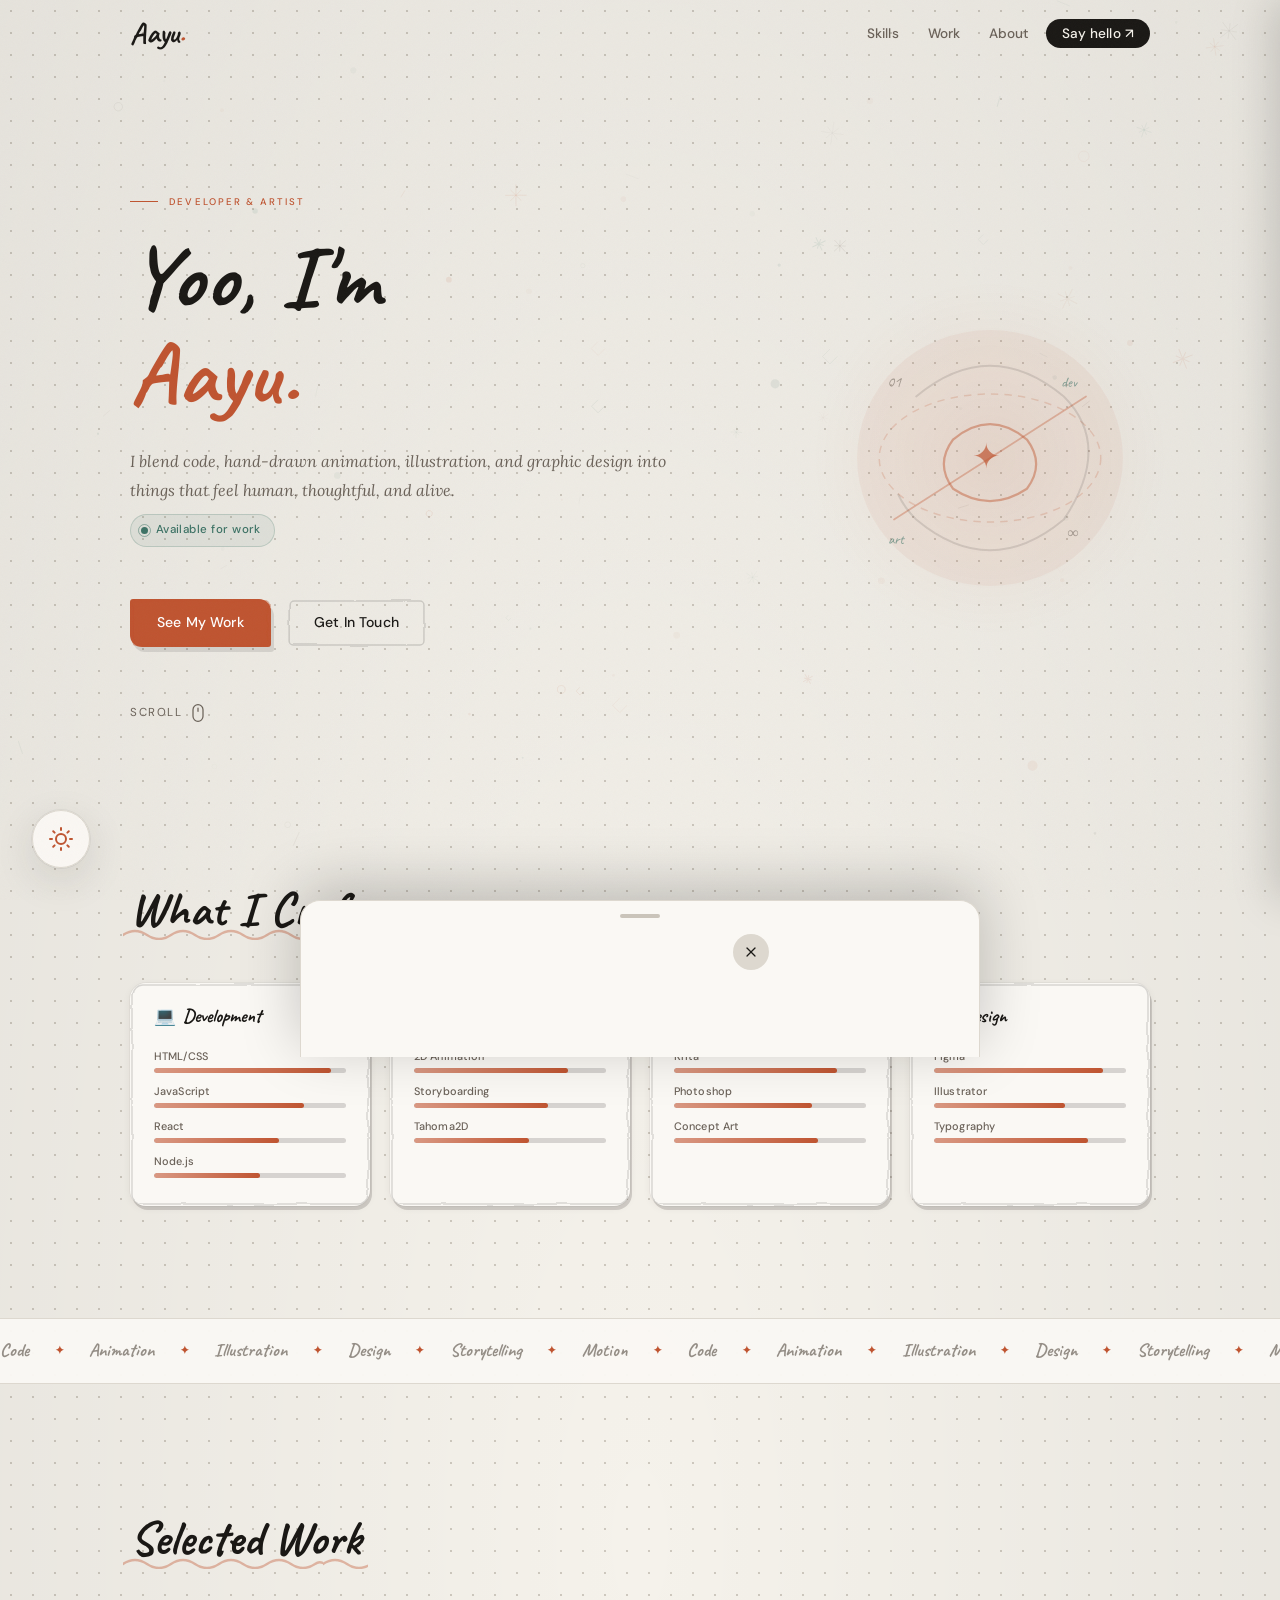
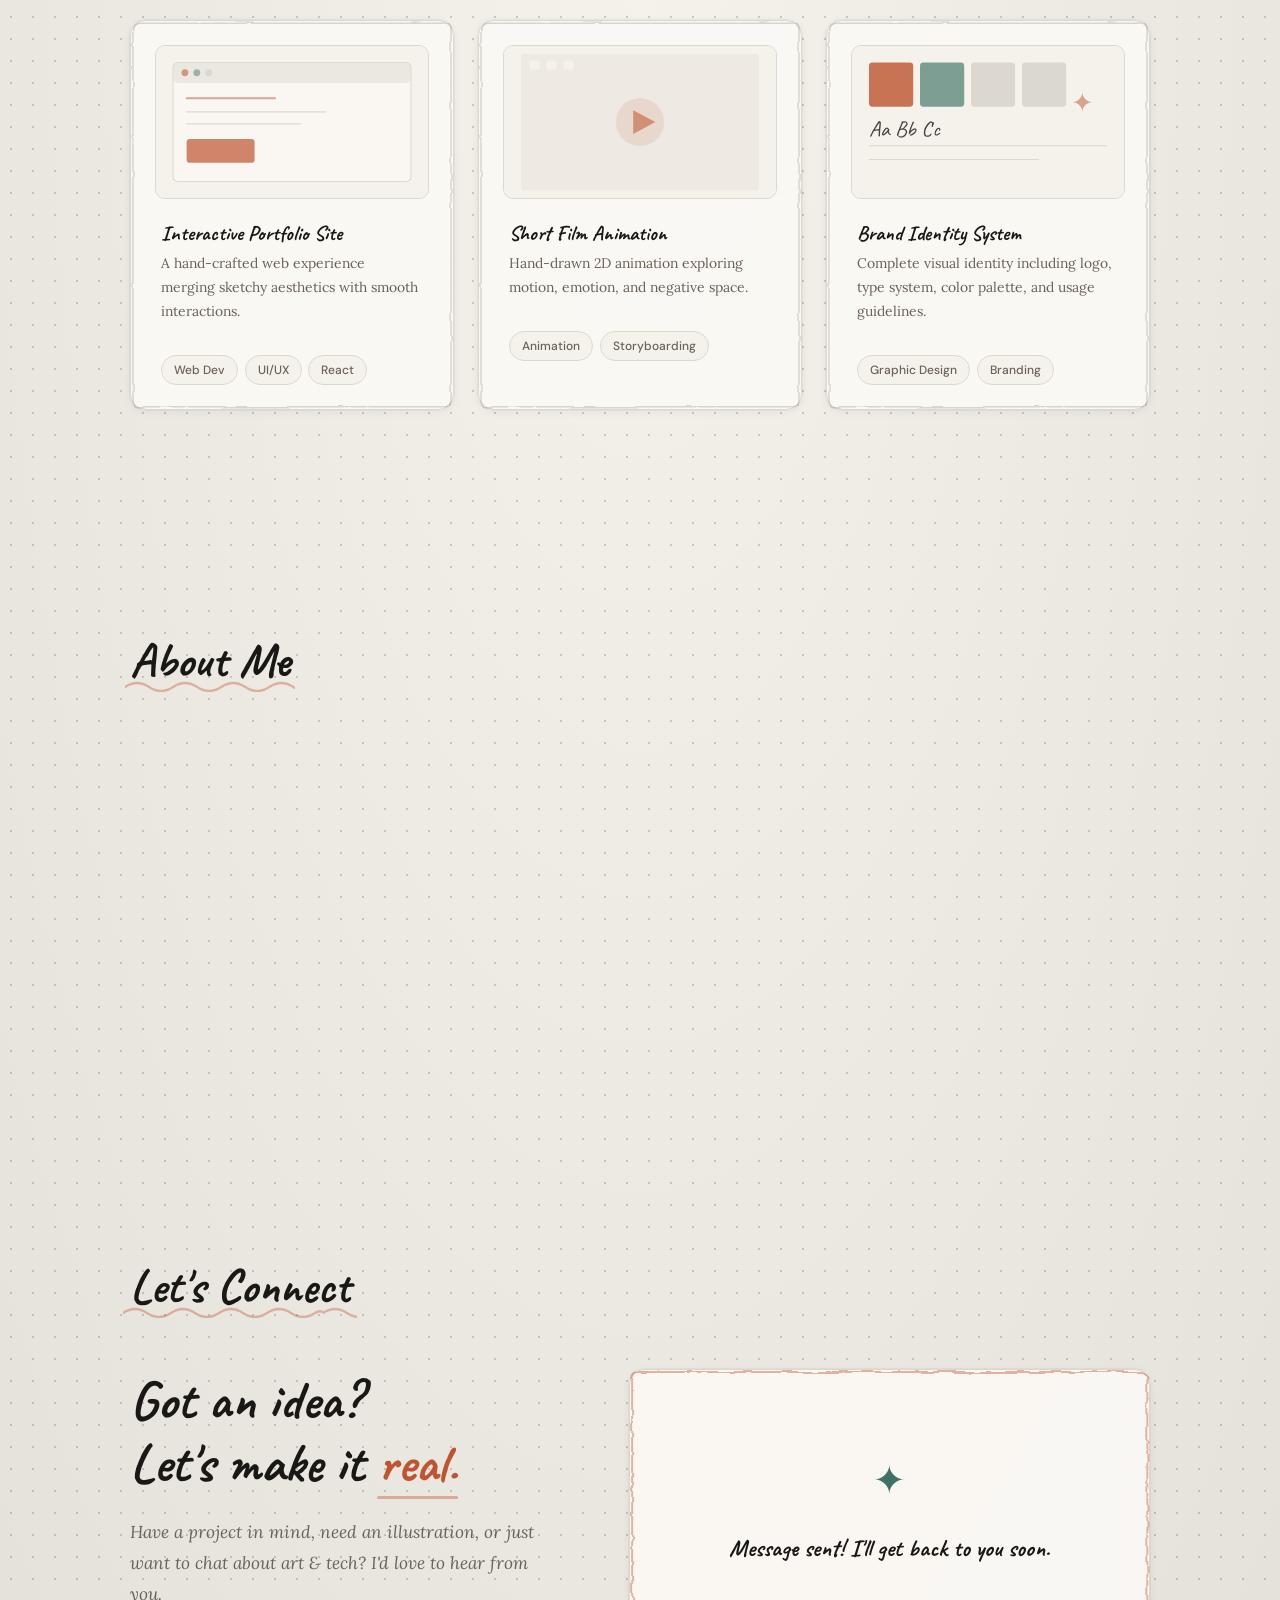
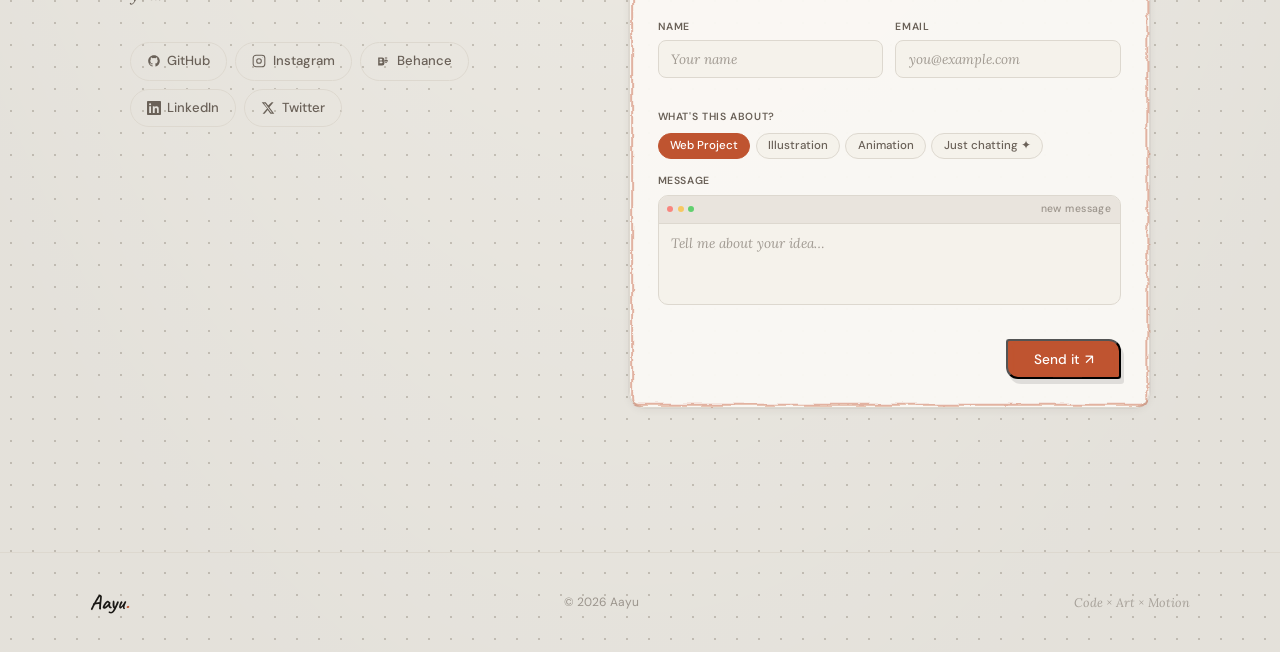
==== index.html @ 0b50fd34 "added" ====
<!doctype html>
<html lang="en" data-theme="light">
    <head>
        <meta charset="UTF-8" />
        <meta name="viewport" content="width=device-width,initial-scale=1.0" />
        <meta name="description" content="Aayu — Developer &amp; Artist blending code, animation, illustration, and design." />
        <meta name="theme-color" content="#bf5430" />
        <meta property="og:title" content="Aayu — Developer &amp; Artist" />
        <meta property="og:description" content="I blend code, hand-drawn animation, illustration, and graphic design into things that feel human, thoughtful, and alive." />
        <meta property="og:type" content="website" />
        <title>Aayu — Developer & Artist</title>
        <link rel="preconnect" href="https://fonts.googleapis.com" />
        <link rel="dns-prefetch" href="https://fonts.googleapis.com" />
        <link rel="preconnect" href="https://fonts.gstatic.com" crossorigin />
        <link
            href="https://fonts.googleapis.com/css2?family=Caveat:wght@500;700&family=DM+Sans:ital,opsz,wght@0,9..40,300;0,9..40,400;0,9..40,500;1,9..40,300&family=Lora:ital,wght@0,400;0,500;1,400;1,500&display=swap"
            rel="stylesheet"
        />
        <link rel="stylesheet" href="style.css" />
    </head>
    <body>
        <div id="progress-bar" aria-hidden="true"></div>
        <div class="sr-only" aria-live="polite" id="announcement" aria-atomic="true"></div>
        <div id="cursor-dot" aria-hidden="true"></div>
        <div id="cursor-ring" aria-hidden="true"></div>
        <div id="cursor-glow" aria-hidden="true"></div>
        <canvas id="bgParticles" aria-hidden="true"></canvas>

        <!-- SVG filters -->
        <svg
            width="0"
            height="0"
            style="position: absolute; overflow: hidden"
            aria-hidden="true"
        >
            <defs>
                <filter id="sk" x="-6%" y="-6%" width="112%" height="112%">
                    <feTurbulence
                        type="fractalNoise"
                        baseFrequency="0.022 0.055"
                        numOctaves="3"
                        seed="9"
                        result="n"
                    />
                    <feDisplacementMap
                        in="SourceGraphic"
                        in2="n"
                        scale="3.5"
                        xChannelSelector="R"
                        yChannelSelector="G"
                    />
                </filter>
                <filter id="sk2" x="-7%" y="-7%" width="114%" height="114%">
                    <feTurbulence
                        type="fractalNoise"
                        baseFrequency="0.03 0.08"
                        numOctaves="4"
                        seed="21"
                        result="n"
                    />
                    <feDisplacementMap
                        in="SourceGraphic"
                        in2="n"
                        scale="5.5"
                        xChannelSelector="R"
                        yChannelSelector="G"
                    />
                </filter>
            </defs>
        </svg>

        <!-- Theme toggle -->
        <button
            class="theme-toggle"
            id="themeToggle"
            aria-label="Toggle dark/light mode"
            title="Toggle theme"
        >
            <svg
                class="icon-sun"
                viewBox="0 0 24 24"
                fill="none"
                stroke="var(--accent)"
                stroke-width="2"
                stroke-linecap="round"
                stroke-linejoin="round"
                aria-hidden="true"
            >
                <circle cx="12" cy="12" r="5" />
                <line x1="12" y1="1" x2="12" y2="3" />
                <line x1="12" y1="21" x2="12" y2="23" />
                <line x1="4.22" y1="4.22" x2="5.64" y2="5.64" />
                <line x1="18.36" y1="18.36" x2="19.78" y2="19.78" />
                <line x1="1" y1="12" x2="3" y2="12" />
                <line x1="21" y1="12" x2="23" y2="12" />
                <line x1="4.22" y1="19.78" x2="5.64" y2="18.36" />
                <line x1="18.36" y1="5.64" x2="19.78" y2="4.22" />
            </svg>
            <svg
                class="icon-moon"
                viewBox="0 0 24 24"
                fill="none"
                stroke="var(--accent)"
                stroke-width="2"
                stroke-linecap="round"
                stroke-linejoin="round"
                aria-hidden="true"
            >
                <path d="M21 12.79A9 9 0 1 1 11.21 3 7 7 0 0 0 21 12.79z" />
            </svg>
        </button>

        <!-- NAV -->
        <nav id="mainNav">
            <div class="nav-inner">
                <a href="#" class="logo">Aayu<span class="logo-dot">.</span></a>
                <ul class="nav-links" role="list">
                    <li><a href="#skills">Skills</a></li>
                    <li><a href="#work">Work</a></li>
                    <li><a href="#about">About</a></li>
                    <li><a href="#contact" class="nav-cta">Say hello ↗</a></li>
                </ul>
                <button
                    class="menu-toggle"
                    id="menuToggle"
                    aria-label="Toggle menu"
                    aria-expanded="false"
                    aria-controls="mobileNav"
                >
                    <span></span><span></span><span></span>
                </button>
            </div>
        </nav>

        <!-- MOBILE NAV — slide-in panel -->
        <div
            class="mobile-nav"
            id="mobileNav"
            role="dialog"
            aria-label="Navigation"
            aria-modal="true"
        >
            <div class="mobile-nav-inner">
                <div class="mobile-nav-header">
                    <span class="mobile-nav-logo">Aayu<span>.</span></span>
                    <button
                        class="mobile-nav-close"
                        id="mobileNavClose"
                        aria-label="Close menu"
                    >
                        <svg
                            viewBox="0 0 24 24"
                            fill="none"
                            stroke="currentColor"
                            stroke-width="1.8"
                            stroke-linecap="round"
                        >
                            <line x1="18" y1="6" x2="6" y2="18" />
                            <line x1="6" y1="6" x2="18" y2="18" />
                        </svg>
                    </button>
                </div>
                <nav class="mobile-nav-links">
                    <a href="#skills" class="mobile-link">
                        <span class="mobile-link-num">01</span>
                        <span class="mobile-link-text">Skills</span>
                        <span class="mobile-link-arrow">→</span>
                    </a>
                    <a href="#work" class="mobile-link">
                        <span class="mobile-link-num">02</span>
                        <span class="mobile-link-text">Work</span>
                        <span class="mobile-link-arrow">→</span>
                    </a>
                    <a href="#about" class="mobile-link">
                        <span class="mobile-link-num">03</span>
                        <span class="mobile-link-text">About</span>
                        <span class="mobile-link-arrow">→</span>
                    </a>
                    <a href="#contact" class="mobile-link">
                        <span class="mobile-link-num">04</span>
                        <span class="mobile-link-text">Contact</span>
                        <span class="mobile-link-arrow">→</span>
                    </a>
                </nav>
                <div class="mobile-nav-footer">
                    <p class="mobile-nav-tagline">Code × Art × Motion</p>
                </div>
            </div>
        </div>
        <div
            class="mobile-nav-overlay"
            id="mobileNavOverlay"
            aria-hidden="true"
        ></div>

        <main>
            <!-- HERO -->
            <header class="hero" id="hero">
                <canvas class="hero-particles" id="heroParticles" aria-hidden="true"></canvas>
                <div class="hero-content">
                    <span class="hero-eyebrow">Developer &amp; Artist</span>
                    <h1>
                        Yoo, I'm <br />
                        <em>Aayu.</em>
                    </h1>
                    <p>
                        I blend code, hand-drawn animation, illustration, and
                        graphic design into things that feel human, thoughtful,
                        and alive.
                    </p>
                    <div class="avail-badge" aria-label="Available for work">
                        <span class="avail-dot"></span>
                        Available for work
                    </div>
                    <div class="hero-actions">
                        <a href="#work" class="btn sk-wrap">
                            See My Work
                            <svg class="sk-svg" aria-hidden="true">
                                <rect class="acc" rx="4" />
                            </svg>
                        </a>
                        <a href="#contact" class="btn btn-ghost sk-wrap">
                            Get In Touch
                            <svg class="sk-svg" aria-hidden="true">
                                <rect rx="4" />
                            </svg>
                        </a>

                    </div>
                    <div class="hero-scroll-hint" aria-hidden="true">
                        <span>scroll</span>
                        <svg
                            viewBox="0 0 16 24"
                            fill="none"
                            stroke="currentColor"
                            stroke-width="1.5"
                            stroke-linecap="round"
                        >
                            <rect x="2" y="2" width="12" height="20" rx="6" />
                            <line
                                x1="8"
                                y1="6"
                                x2="8"
                                y2="10"
                                class="scroll-dot"
                            />
                        </svg>
                    </div>
                </div>
                <div class="hero-art" aria-hidden="true">
                    <svg
                        viewBox="0 0 260 260"
                        xmlns="http://www.w3.org/2000/svg"
                    >
                        <g class="blob-outer">
                            <ellipse
                                cx="130"
                                cy="130"
                                rx="108"
                                ry="104"
                                fill="var(--accent)"
                                opacity="0.06"
                            />
                        </g>
                        <g class="blob-inner">
                            <ellipse
                                cx="130"
                                cy="130"
                                rx="90"
                                ry="52"
                                fill="none"
                                stroke="var(--accent)"
                                stroke-width="1.2"
                                stroke-opacity="0.2"
                                stroke-dasharray="6 5"
                            />
                        </g>
                        <line
                            class="hero-line"
                            x1="52"
                            y1="180"
                            x2="208"
                            y2="80"
                            stroke="var(--accent)"
                            stroke-width="1.4"
                            stroke-linecap="round"
                            stroke-opacity="0.35"
                        />
                        <path
                            class="hero-line2"
                            d="M70 80 Q130 30 190 80 Q230 120 190 180 Q130 230 70 180 Q30 140 70 80Z"
                            fill="none"
                            stroke="var(--text)"
                            stroke-width="1.6"
                            stroke-linecap="round"
                            stroke-opacity="0.12"
                        />
                        <path
                            class="hero-line3"
                            d="M100 115 Q130 90 160 115 Q175 135 160 155 Q130 175 100 155 Q85 135 100 115Z"
                            fill="none"
                            stroke="var(--accent)"
                            stroke-width="1.8"
                            stroke-linecap="round"
                            stroke-opacity="0.45"
                        />
                        <text
                            x="115"
                            y="138"
                            font-family="Caveat,cursive"
                            font-size="28"
                            fill="var(--accent)"
                            opacity="0.7"
                        >
                            ✦
                        </text>
                        <text
                            x="46"
                            y="72"
                            font-family="Caveat,cursive"
                            font-size="13"
                            fill="var(--muted)"
                            opacity="0.55"
                        >
                            01
                        </text>
                        <text
                            x="193"
                            y="195"
                            font-family="Caveat,cursive"
                            font-size="13"
                            fill="var(--muted)"
                            opacity="0.55"
                        >
                            ∞
                        </text>
                        <text
                            x="47"
                            y="200"
                            font-family="Caveat,cursive"
                            font-size="12"
                            fill="var(--accent2)"
                            opacity="0.6"
                        >
                            art
                        </text>
                        <text
                            x="188"
                            y="72"
                            font-family="Caveat,cursive"
                            font-size="12"
                            fill="var(--accent2)"
                            opacity="0.6"
                        >
                            dev
                        </text>
                    </svg>
                </div>
            </header>

            <!-- SKILLS -->
            <section id="skills">
                <div class="skills-heading"><h2>What I Craft</h2></div>
                <div class="skills-grid">
                    <div class="skill-card sk-wrap reveal reveal-d1">
                        <svg class="sk-svg" aria-hidden="true"><rect rx="10" /></svg>
                        <div class="skill-cluster-header">
                            <span class="skill-icon">💻</span>
                            <span class="skill-cluster-name">Development</span>
                        </div>
                        <div class="skill-bars">
                            <div class="skill-bar-row"><span class="skill-bar-name">HTML/CSS</span><div class="skill-bar-track"><div class="skill-bar-fill" data-w="92"></div></div></div>
                            <div class="skill-bar-row"><span class="skill-bar-name">JavaScript</span><div class="skill-bar-track"><div class="skill-bar-fill" data-w="78"></div></div></div>
                            <div class="skill-bar-row"><span class="skill-bar-name">React</span><div class="skill-bar-track"><div class="skill-bar-fill" data-w="65"></div></div></div>
                            <div class="skill-bar-row"><span class="skill-bar-name">Node.js</span><div class="skill-bar-track"><div class="skill-bar-fill" data-w="55"></div></div></div>
                        </div>
                    </div>
                    <div class="skill-card sk-wrap reveal reveal-d2">
                        <svg class="sk-svg" aria-hidden="true"><rect rx="10" /></svg>
                        <div class="skill-cluster-header">
                            <span class="skill-icon">🎬</span>
                            <span class="skill-cluster-name">Animation</span>
                        </div>
                        <div class="skill-bars">
                            <div class="skill-bar-row"><span class="skill-bar-name">2D Animation</span><div class="skill-bar-track"><div class="skill-bar-fill" data-w="80"></div></div></div>
                            <div class="skill-bar-row"><span class="skill-bar-name">Storyboarding</span><div class="skill-bar-track"><div class="skill-bar-fill" data-w="70"></div></div></div>
                            <div class="skill-bar-row"><span class="skill-bar-name">Tahoma2D</span><div class="skill-bar-track"><div class="skill-bar-fill" data-w="60"></div></div></div>
                        </div>
                    </div>
                    <div class="skill-card sk-wrap reveal reveal-d3">
                        <svg class="sk-svg" aria-hidden="true"><rect rx="10" /></svg>
                        <div class="skill-cluster-header">
                            <span class="skill-icon">🎨</span>
                            <span class="skill-cluster-name">Illustration</span>
                        </div>
                        <div class="skill-bars">
                            <div class="skill-bar-row"><span class="skill-bar-name">Krita</span><div class="skill-bar-track"><div class="skill-bar-fill" data-w="85"></div></div></div>
                            <div class="skill-bar-row"><span class="skill-bar-name">Photoshop</span><div class="skill-bar-track"><div class="skill-bar-fill" data-w="72"></div></div></div>
                            <div class="skill-bar-row"><span class="skill-bar-name">Concept Art</span><div class="skill-bar-track"><div class="skill-bar-fill" data-w="75"></div></div></div>
                        </div>
                    </div>
                    <div class="skill-card sk-wrap reveal reveal-d4">
                        <svg class="sk-svg" aria-hidden="true"><rect rx="10" /></svg>
                        <div class="skill-cluster-header">
                            <span class="skill-icon">🖌️</span>
                            <span class="skill-cluster-name">Design</span>
                        </div>
                        <div class="skill-bars">
                            <div class="skill-bar-row"><span class="skill-bar-name">Figma</span><div class="skill-bar-track"><div class="skill-bar-fill" data-w="88"></div></div></div>
                            <div class="skill-bar-row"><span class="skill-bar-name">Illustrator</span><div class="skill-bar-track"><div class="skill-bar-fill" data-w="68"></div></div></div>
                            <div class="skill-bar-row"><span class="skill-bar-name">Typography</span><div class="skill-bar-track"><div class="skill-bar-fill" data-w="80"></div></div></div>
                        </div>
                    </div>
                </div>
            </section>

            <!-- MARQUEE TICKER -->
            <div class="marquee-strip" aria-hidden="true">
                <div class="marquee-track">
                    <span>Code</span><span class="marquee-dot">✦</span>
                    <span>Animation</span><span class="marquee-dot">✦</span>
                    <span>Illustration</span><span class="marquee-dot">✦</span>
                    <span>Design</span><span class="marquee-dot">✦</span>
                    <span>Storytelling</span><span class="marquee-dot">✦</span>
                    <span>Motion</span><span class="marquee-dot">✦</span>
                    <span>Code</span><span class="marquee-dot">✦</span>
                    <span>Animation</span><span class="marquee-dot">✦</span>
                    <span>Illustration</span><span class="marquee-dot">✦</span>
                    <span>Design</span><span class="marquee-dot">✦</span>
                    <span>Storytelling</span><span class="marquee-dot">✦</span>
                    <span>Motion</span><span class="marquee-dot">✦</span>
                </div>
            </div>

            <!-- WORK -->
            <section id="work">
                <h2>Selected Work</h2>
                <div class="grid">
                    <div class="card work-card sk-wrap reveal reveal-d1" data-project="1" role="button" tabindex="0" aria-label="View Interactive Portfolio Site details">
                        <svg class="sk-svg" aria-hidden="true">
                            <rect rx="6" />
                        </svg>
                        <div class="work-thumb">
                            <svg
                                viewBox="0 0 320 180"
                                xmlns="http://www.w3.org/2000/svg"
                                preserveAspectRatio="xMidYMid slice"
                            >
                                <rect
                                    width="320"
                                    height="180"
                                    fill="var(--bg)"
                                />
                                <rect
                                    x="20"
                                    y="20"
                                    width="280"
                                    height="140"
                                    rx="6"
                                    fill="var(--surface)"
                                    stroke="var(--border)"
                                    stroke-width="1.2"
                                />
                                <rect
                                    x="20"
                                    y="20"
                                    width="280"
                                    height="24"
                                    rx="6"
                                    fill="var(--border)"
                                    opacity="0.5"
                                />
                                <circle
                                    cx="34"
                                    cy="32"
                                    r="4"
                                    fill="var(--accent)"
                                    opacity="0.55"
                                />
                                <circle
                                    cx="48"
                                    cy="32"
                                    r="4"
                                    fill="var(--accent2)"
                                    opacity="0.45"
                                />
                                <circle
                                    cx="62"
                                    cy="32"
                                    r="4"
                                    fill="var(--border)"
                                />
                                <line
                                    x1="36"
                                    y1="62"
                                    x2="140"
                                    y2="62"
                                    stroke="var(--accent)"
                                    stroke-width="2.5"
                                    stroke-linecap="round"
                                    stroke-opacity="0.5"
                                />
                                <line
                                    x1="36"
                                    y1="78"
                                    x2="200"
                                    y2="78"
                                    stroke="var(--border)"
                                    stroke-width="1.5"
                                    stroke-linecap="round"
                                />
                                <line
                                    x1="36"
                                    y1="92"
                                    x2="170"
                                    y2="92"
                                    stroke="var(--border)"
                                    stroke-width="1.5"
                                    stroke-linecap="round"
                                />
                                <rect
                                    x="36"
                                    y="110"
                                    width="80"
                                    height="28"
                                    rx="4"
                                    fill="var(--accent)"
                                    opacity="0.7"
                                />
                            </svg>
                        </div>
                        <div class="work-meta">
                            <h3>Interactive Portfolio Site</h3>
                            <p>
                                A hand-crafted web experience merging sketchy
                                aesthetics with smooth interactions.
                            </p>
                            <div class="tags">
                                <span class="tag">Web Dev</span
                                ><span class="tag">UI/UX</span
                                ><span class="tag">React</span>
                            </div>
                        </div>
                    </div>

                    <div class="card work-card sk-wrap reveal reveal-d2" data-project="2" role="button" tabindex="0" aria-label="View Short Film Animation details">
                        <svg class="sk-svg" aria-hidden="true">
                            <rect rx="6" />
                        </svg>
                        <div class="work-thumb">
                            <svg
                                viewBox="0 0 320 180"
                                xmlns="http://www.w3.org/2000/svg"
                                preserveAspectRatio="xMidYMid slice"
                            >
                                <rect
                                    width="320"
                                    height="180"
                                    fill="var(--bg)"
                                />
                                <rect
                                    x="20"
                                    y="10"
                                    width="280"
                                    height="160"
                                    rx="4"
                                    fill="var(--border)"
                                    opacity="0.3"
                                />
                                <rect
                                    x="30"
                                    y="18"
                                    width="12"
                                    height="10"
                                    rx="2"
                                    fill="var(--bg)"
                                />
                                <rect
                                    x="50"
                                    y="18"
                                    width="12"
                                    height="10"
                                    rx="2"
                                    fill="var(--bg)"
                                />
                                <rect
                                    x="70"
                                    y="18"
                                    width="12"
                                    height="10"
                                    rx="2"
                                    fill="var(--bg)"
                                />
                                <circle
                                    cx="160"
                                    cy="90"
                                    r="28"
                                    fill="var(--accent)"
                                    opacity="0.12"
                                    stroke="var(--accent)"
                                    stroke-width="1.5"
                                    stroke-opacity="0.4"
                                />
                                <polygon
                                    points="152,76 152,104 178,90"
                                    fill="var(--accent)"
                                    opacity="0.55"
                                />
                            </svg>
                        </div>
                        <div class="work-meta">
                            <h3>Short Film Animation</h3>
                            <p>
                                Hand-drawn 2D animation exploring motion,
                                emotion, and negative space.
                            </p>
                            <div class="tags">
                                <span class="tag">Animation</span
                                ><span class="tag">Storyboarding</span>
                            </div>
                        </div>
                    </div>

                    <div class="card work-card sk-wrap reveal reveal-d3" data-project="3" role="button" tabindex="0" aria-label="View Brand Identity System details">
                        <svg class="sk-svg" aria-hidden="true">
                            <rect rx="6" />
                        </svg>
                        <div class="work-thumb">
                            <svg
                                viewBox="0 0 320 180"
                                xmlns="http://www.w3.org/2000/svg"
                                preserveAspectRatio="xMidYMid slice"
                            >
                                <rect
                                    width="320"
                                    height="180"
                                    fill="var(--bg)"
                                />
                                <rect
                                    x="20"
                                    y="20"
                                    width="52"
                                    height="52"
                                    rx="4"
                                    fill="var(--accent)"
                                    opacity="0.8"
                                />
                                <rect
                                    x="80"
                                    y="20"
                                    width="52"
                                    height="52"
                                    rx="4"
                                    fill="var(--accent2)"
                                    opacity="0.65"
                                />
                                <rect
                                    x="140"
                                    y="20"
                                    width="52"
                                    height="52"
                                    rx="4"
                                    fill="var(--border)"
                                />
                                <rect
                                    x="200"
                                    y="20"
                                    width="52"
                                    height="52"
                                    rx="4"
                                    fill="var(--text)"
                                    opacity="0.12"
                                />
                                <text
                                    x="20"
                                    y="106"
                                    font-family="Caveat,cursive"
                                    font-size="26"
                                    fill="var(--text)"
                                    opacity="0.8"
                                >
                                    Aa Bb Cc
                                </text>
                                <line
                                    x1="20"
                                    y1="118"
                                    x2="300"
                                    y2="118"
                                    stroke="var(--border)"
                                    stroke-width="1.2"
                                />
                                <line
                                    x1="20"
                                    y1="134"
                                    x2="220"
                                    y2="134"
                                    stroke="var(--border)"
                                    stroke-width="1.2"
                                />
                                <text
                                    x="258"
                                    y="78"
                                    font-family="Caveat,cursive"
                                    font-size="32"
                                    fill="var(--accent)"
                                    opacity="0.5"
                                >
                                    ✦
                                </text>
                            </svg>
                        </div>
                        <div class="work-meta">
                            <h3>Brand Identity System</h3>
                            <p>
                                Complete visual identity including logo, type
                                system, color palette, and usage guidelines.
                            </p>
                            <div class="tags">
                                <span class="tag">Graphic Design</span
                                ><span class="tag">Branding</span>
                            </div>
                        </div>
                    </div>

                </div>
            </section>
            <section id="about">
                <h2>About Me</h2>
                <div class="about-grid">
                    <div class="about-text reveal">
                        <p>
                            I've always been drawn to the space between
                            technology and art. Whether I'm writing code,
                            sketching frames, or designing layouts, I focus on
                            clarity, simplicity, and human feeling.
                        </p>
                        <p>
                            I believe the best digital work leaves room for
                            imperfection — that's where the character lives.
                        </p>
                        <hr class="divider" />
                        <div class="stats">
                            <div class="stat-item">
                                <span class="stat-num" data-count="1">1+</span>
                                <span class="stat-label">Years making</span>
                            </div>
                            <div class="stat-item">
                                <span class="stat-num">0+</span>
                                <span class="stat-label">Projects shipped</span>
                            </div>
                            <div class="stat-item">
                                <span class="stat-num">∞</span>
                                <span class="stat-label">Sketchbooks filled</span>
                            </div>
                        </div>
                    </div>
                    <div class="about-quote sk-wrap reveal">
                        <svg class="sk-svg" aria-hidden="true">
                            <rect class="acc" rx="6" />
                        </svg>
                        <blockquote>
                            Art is not what you see, but what you make others
                            see.
                        </blockquote>
                        <cite>— Edgar Degas</cite>
                    </div>
                </div>
            </section>

            <!-- CONTACT -->
            <section id="contact">
                <h2>Let's Connect</h2>
                <div class="contact-wrap">
                    <div class="contact-left reveal">
                        <p class="contact-big-cta">Got an idea?<br>Let's make it <em>real.</em></p>
                        <p class="contact-blurb">
                            Have a project in mind, need an illustration, or
                            just want to chat about art &amp; tech? I'd love to
                            hear from you.
                        </p>
                        <div class="socials">
                            <a href="#" aria-label="GitHub">
                                <svg viewBox="0 0 24 24" fill="currentColor" aria-hidden="true"><path d="M12 2C6.477 2 2 6.477 2 12c0 4.418 2.865 8.166 6.839 9.489.5.092.682-.217.682-.482 0-.237-.009-.868-.013-1.703-2.782.604-3.369-1.34-3.369-1.34-.454-1.156-1.11-1.463-1.11-1.463-.908-.62.069-.608.069-.608 1.003.07 1.531 1.03 1.531 1.03.892 1.529 2.341 1.087 2.91.832.092-.647.35-1.088.636-1.338-2.22-.253-4.555-1.11-4.555-4.943 0-1.091.39-1.984 1.029-2.683-.103-.253-.446-1.27.098-2.647 0 0 .84-.269 2.75 1.025A9.578 9.578 0 0 1 12 6.836a9.59 9.59 0 0 1 2.504.337c1.909-1.294 2.747-1.025 2.747-1.025.546 1.377.202 2.394.1 2.647.64.699 1.028 1.592 1.028 2.683 0 3.842-2.339 4.687-4.566 4.935.359.309.678.919.678 1.852 0 1.336-.012 2.415-.012 2.743 0 .267.18.578.688.48C19.138 20.163 22 16.418 22 12c0-5.523-4.477-10-10-10z"/></svg>
                                GitHub
                            </a>
                            <a href="#" aria-label="Instagram">
                                <svg viewBox="0 0 24 24" fill="none" stroke="currentColor" stroke-width="1.8" stroke-linecap="round" stroke-linejoin="round" aria-hidden="true"><rect x="2" y="2" width="20" height="20" rx="5"/><circle cx="12" cy="12" r="4"/><circle cx="17.5" cy="6.5" r="0.5" fill="currentColor" stroke="none"/></svg>
                                Instagram
                            </a>
                            <a href="#" aria-label="Behance">
                                <svg viewBox="0 0 24 24" fill="currentColor" aria-hidden="true"><path d="M7.5 11.25c.83 0 1.5-.67 1.5-1.5S8.33 8.25 7.5 8.25H4.5v3h3zm.25 1.5H4.5v3.25H7.75c.97 0 1.75-.78 1.75-1.75s-.78-1.5-1.75-1.5zM2 6h7c1.93 0 3.5 1.57 3.5 3.5 0 1-.42 1.9-1.09 2.56A3.75 3.75 0 0 1 12.75 16 3.75 3.75 0 0 1 9 19.75H2V6zm15.5 1.5h-4v-1.5h4v1.5zm-2 8c.97 0 1.77-.63 2.04-1.5h-4.08c.27.87 1.07 1.5 2.04 1.5zm0-6C13.57 9.5 12 11.07 12 13h7c0-1.93-1.57-3.5-3.5-3.5z"/></svg>
                                Behance
                            </a>
                            <a href="#" aria-label="LinkedIn">
                                <svg viewBox="0 0 24 24" fill="currentColor" aria-hidden="true"><path d="M20.447 20.452H17.21v-5.569c0-1.328-.027-3.037-1.852-3.037-1.853 0-2.136 1.445-2.136 2.939v5.667H9.991V9h3.114v1.561h.045c.434-.82 1.494-1.685 3.076-1.685 3.29 0 3.897 2.166 3.897 4.984l-.001 6.592zM5.337 7.433a1.81 1.81 0 1 1 0-3.62 1.81 1.81 0 0 1 0 3.62zm1.558 13.019H3.78V9h3.115v11.452zM22.225 0H1.771C.792 0 0 .774 0 1.729v20.542C0 23.227.792 24 1.771 24h20.451C23.2 24 24 23.227 24 22.271V1.729C24 .774 23.2 0 22.222 0h.003z"/></svg>
                                LinkedIn
                            </a>
                            <a href="#" aria-label="Twitter / X">
                                <svg viewBox="0 0 24 24" fill="currentColor" aria-hidden="true"><path d="M18.244 2.25h3.308l-7.227 8.26 8.502 11.24H16.17l-4.714-6.231-5.401 6.231H2.74l7.73-8.835L1.254 2.25H8.08l4.26 5.632zm-1.161 17.52h1.833L7.084 4.126H5.117z"/></svg>
                                Twitter
                            </a>
                        </div>
                    </div>
                    <div class="contact-form-wrap reveal">
                        <div class="contact-form-card sk-wrap">
                            <svg class="sk-svg" aria-hidden="true"><rect class="acc" rx="6" /></svg>
                            <div class="form-success" id="formSuccess" aria-live="polite" hidden>
                                <span class="form-success-icon">✦</span>
                                <p>Message sent! I'll get back to you soon.</p>
                            </div>
                            <div id="contactFormInner">
                                <div class="form-row">
                                    <div class="form-group">
                                        <label for="contactName">Name</label>
                                        <input type="text" id="contactName" name="name" placeholder="Your name" autocomplete="name" />
                                        <span class="field-err" id="nameErr"></span>
                                    </div>
                                    <div class="form-group">
                                        <label for="contactEmail">Email</label>
                                        <input type="email" id="contactEmail" name="email" placeholder="you@example.com" autocomplete="email" />
                                        <span class="field-err" id="emailErr"></span>
                                    </div>
                                </div>
                                <div class="form-group">
                                    <label for="contactSubject">What's this about?</label>
                                    <div class="subject-pills" role="group" aria-label="Subject">
                                        <button type="button" class="subj-pill active" data-value="Web Project">Web Project</button>
                                        <button type="button" class="subj-pill" data-value="Illustration">Illustration</button>
                                        <button type="button" class="subj-pill" data-value="Animation">Animation</button>
                                        <button type="button" class="subj-pill" data-value="Just chatting">Just chatting ✦</button>
                                    </div>
                                </div>
                                <div class="form-group">
                                    <label for="contactMsg">Message</label>
                                    <div class="msg-card">
                                        <div class="msg-card-header">
                                            <span class="msg-card-dot"></span>
                                            <span class="msg-card-dot"></span>
                                            <span class="msg-card-dot"></span>
                                            <span class="msg-card-label">new message</span>
                                        </div>
                                        <textarea id="contactMsg" name="message" rows="3" placeholder="Tell me about your idea…"></textarea>
                                    </div>
                                    <span class="field-err" id="msgErr"></span>
                                </div>
                                <div style="display:flex;justify-content:flex-end;">
                                <button type="button" class="btn sk-wrap form-submit" id="contactSubmit">
                                    Send it ↗
                                    <svg class="sk-svg" aria-hidden="true"><rect class="acc" rx="4" /></svg>
                                </button>
                                </div>
                            </div>
                        </div>
                    </div>
                </div>
            </section>
        </main>

        <footer>
            <div class="footer-inner">
                <span class="footer-logo">Aayu<span>.</span></span>
                <span class="footer-copy">© 2026 Aayu</span>
                <span class="footer-tagline">Code × Art × Motion</span>
            </div>
        </footer>

        <!-- PROJECT DETAIL MODAL -->
        <div class="project-overlay" id="projectOverlay" aria-hidden="true"></div>
        <div class="project-panel" id="projectPanel" role="dialog" aria-modal="true" aria-label="Project details">
            <div class="project-panel-inner">
                <button class="project-close" id="projectClose" aria-label="Close project">
                    <svg viewBox="0 0 24 24" fill="none" stroke="currentColor" stroke-width="1.8" stroke-linecap="round"><line x1="18" y1="6" x2="6" y2="18"/><line x1="6" y1="6" x2="18" y2="18"/></svg>
                </button>
                <div class="project-header">
                    <div class="project-tags" id="projectTags"></div>
                    <h2 class="project-title" id="projectTitle"></h2>
                    <p class="project-desc" id="projectDesc"></p>
                </div>
                <div class="project-items" id="projectItems"></div>
            </div>
        </div>

        <!-- YOUTUBE VIDEO MODAL -->
        <div class="yt-modal" id="ytModal" aria-modal="true" role="dialog" aria-label="Video player" style="display:none;">
            <div class="yt-modal-box">
                <div class="yt-modal-header">
                    <span class="yt-modal-title" id="ytModalTitle"></span>
                    <button class="yt-close" id="ytClose" aria-label="Close video">
                        <svg viewBox="0 0 24 24" fill="none" stroke="currentColor" stroke-width="1.8" stroke-linecap="round"><line x1="18" y1="6" x2="6" y2="18"/><line x1="6" y1="6" x2="18" y2="18"/></svg>
                    </button>
                </div>
                <div class="yt-frame-wrap">
                    <iframe id="ytIframe" src="" frameborder="0" loading="lazy" allow="accelerometer; autoplay; clipboard-write; encrypted-media; gyroscope; picture-in-picture" allowfullscreen></iframe>
                </div>
            </div>
        </div>

        <!-- BACK TO TOP -->
        <button class="back-top" id="backTop" aria-label="Back to top">
            <svg viewBox="0 0 24 24" fill="none" stroke="currentColor" stroke-width="2" stroke-linecap="round" stroke-linejoin="round"><polyline points="18 15 12 9 6 15"/></svg>
        </button>

        <script src="script.js"></script>
    </body>
</html>
---- style.css ----
/* ── PROGRESS BAR ────────────────────────────────────────────── */
#progress-bar {
    position: fixed;
    top: 0;
    left: 0;
    width: 0%;
    height: 2px;
    background: var(--accent);
    z-index: 9999;
    transition: width 0.08s linear;
    border-radius: 0 2px 2px 0;
    box-shadow: 0 0 8px color-mix(in srgb, var(--accent) 35%, transparent);
}

/* ── CROSSHAIR CURSOR ────────────────────────────────────────── */
#cursor-glow {
    display: none;
}
#cursor-dot {
    pointer-events: none;
    position: fixed;
    width: 4px;
    height: 4px;
    background: var(--accent);
    border-radius: 50%;
    top: 0;
    left: 0;
    transform: translate(-50%, -50%);
    z-index: 9999;
    opacity: 0;
    transition:
        opacity 0.3s,
        transform 0.15s,
        background 0.25s;
}
#cursor-ring {
    pointer-events: none;
    position: fixed;
    width: 30px;
    height: 30px;
    top: 0;
    left: 0;
    transform: translate(-50%, -50%);
    z-index: 9998;
    opacity: 0;
    border-radius: 0;
    border: none;
    transition:
        opacity 0.3s,
        width 0.25s,
        height 0.25s;
}
#cursor-ring::before,
#cursor-ring::after {
    content: "";
    position: absolute;
    border-radius: 2px;
    transition:
        background 0.25s,
        width 0.25s,
        height 0.25s;
}
#cursor-ring::before {
    top: 50%;
    left: 0;
    width: 100%;
    height: 1px;
    margin-top: -0.5px;
    background: linear-gradient(
        to right,
        var(--accent) calc(50% - 5px),
        transparent calc(50% - 5px),
        transparent calc(50% + 5px),
        var(--accent) calc(50% + 5px)
    );
}
#cursor-ring::after {
    left: 50%;
    top: 0;
    height: 100%;
    width: 1px;
    margin-left: -0.5px;
    background: linear-gradient(
        to bottom,
        var(--accent) calc(50% - 5px),
        transparent calc(50% - 5px),
        transparent calc(50% + 5px),
        var(--accent) calc(50% + 5px)
    );
}
body.cursor-active #cursor-dot,
body.cursor-active #cursor-ring {
    opacity: 1;
}
body.cursor-hover #cursor-dot {
    transform: translate(-50%, -50%) scale(1.8);
    background: var(--accent2);
}
body.cursor-hover #cursor-ring {
    width: 52px;
    height: 52px;
}
body.cursor-hover #cursor-ring::before {
    background: linear-gradient(
        to right,
        var(--accent2) calc(50% - 7px),
        transparent calc(50% - 7px),
        transparent calc(50% + 7px),
        var(--accent2) calc(50% + 7px)
    );
}
body.cursor-hover #cursor-ring::after {
    background: linear-gradient(
        to bottom,
        var(--accent2) calc(50% - 7px),
        transparent calc(50% - 7px),
        transparent calc(50% + 7px),
        var(--accent2) calc(50% + 7px)
    );
}
@media (hover: none) {
    #cursor-dot,
    #cursor-ring {
        display: none;
    }
}

/* ── TOKENS ──────────────────────────────────────────────────── */
:root {
    --bg: #f5f2eb;
    --paper: #faf8f4;
    --text: #1a1815;
    --accent: #bf5430;
    --accent2: #3d7265;
    --accent3: #8b4a8b;
    --muted: #6a6158;
    --surface: rgba(250, 248, 244, 0.96);
    --surface-solid: #faf8f4;
    --border: #ddd8cf;
    --border-strong: #cac4ba;
    --ink: rgba(26, 24, 21, 0.16);
    --ink-acc: rgba(191, 84, 48, 0.28);
    --sh: 0 2px 8px rgba(44, 40, 34, 0.06), 0 0 0 1px rgba(44, 40, 34, 0.04);
    --sh-lg:
        0 12px 40px rgba(44, 40, 34, 0.12), 0 0 0 1px rgba(44, 40, 34, 0.05);
    --r: 10px;
    color-scheme: light;
}
[data-theme="dark"] {
    --bg: #131110;
    --paper: #1b1916;
    --text: #eee9e0;
    --accent: #d4714f;
    --accent2: #5da090;
    --muted: #857d73;
    --surface: rgba(27, 25, 22, 0.96);
    --surface-solid: #1b1916;
    --border: #272420;
    --border-strong: #38342e;
    --ink: rgba(237, 232, 224, 0.12);
    --ink-acc: rgba(212, 113, 79, 0.2);
    --sh: 0 2px 8px rgba(0, 0, 0, 0.25), 0 0 0 1px rgba(255, 255, 255, 0.03);
    --sh-lg:
        0 12px 40px rgba(0, 0, 0, 0.4), 0 0 0 1px rgba(255, 255, 255, 0.04);
    color-scheme: dark;
}
[data-theme="dark"] body {
    background-image:
        radial-gradient(ellipse 75% 65% at 50% 40%, transparent 0%, rgba(0, 0, 0, 0.22) 100%),
        radial-gradient(var(--border-strong) 1px, transparent 1px);
}


/* ── SCREEN READER ONLY ──────────────────────────────────────── */
.sr-only {
    position: absolute;
    width: 1px;
    height: 1px;
    padding: 0;
    margin: -1px;
    overflow: hidden;
    clip: rect(0, 0, 0, 0);
    white-space: nowrap;
    border: 0;
}
/* ── RESET ───────────────────────────────────────────────────── */
*,
*::before,
*::after {
    margin: 0;
    padding: 0;
    box-sizing: border-box;
}
html {
    scroll-behavior: smooth;
}
body {
    font-family: "DM Sans", system-ui, sans-serif;
    scrollbar-width: thin;
    scrollbar-color: var(--border-strong) transparent;

    background: var(--bg);
    background-image: 
        radial-gradient(ellipse 75% 65% at 50% 40%, transparent 0%, rgba(0, 0, 0, 0.07) 100%),
        radial-gradient(color-mix(in srgb, var(--border-strong) 90%, transparent) 1px, transparent 1px);
    background-size: 100% 100%, 22px 22px;
    color: var(--text);
    line-height: 1.7;
    min-height: 100vh;
    overflow-x: hidden;
    transition:
        background-color 0.4s,
        color 0.4s;
    cursor: none;
}
/* ── BACKGROUND PARTICLES ────────────────────────────────────── */
#bgParticles {
    position: fixed;
    inset: 0;
    width: 100%;
    height: 100%;
    pointer-events: none;
    z-index: 0;
    opacity: 1;
}

/* ── GRAIN OVERLAY ───────────────────────────────────────────── */
body::after {
    content: "";
    position: fixed;
    inset: 0;
    z-index: 9988;
    pointer-events: none;
    opacity: 0.03;
    background-image: url("data:image/svg+xml,%3Csvg viewBox='0 0 256 256' xmlns='http://www.w3.org/2000/svg'%3E%3Cfilter id='noise'%3E%3CfeTurbulence type='fractalNoise' baseFrequency='0.9' numOctaves='4' stitchTiles='stitch'/%3E%3C/filter%3E%3Crect width='100%25' height='100%25' filter='url(%23noise)'/%3E%3C/svg%3E");
    background-size: 180px 180px;
}
@media (hover: none) {
    body {
        cursor: auto;
    }
}
*:focus {
    outline: none;
}
*:focus-visible {
    outline: 2px solid var(--accent);
    outline-offset: 4px;
    border-radius: 3px;
}
a,
button,
input,
select,
textarea {
    -webkit-tap-highlight-color: transparent;
    outline: none;
}
a:focus:not(:focus-visible),
button:focus:not(:focus-visible) {
    outline: none;
    box-shadow: none;
}

/* ── NAV ─────────────────────────────────────────────────────── */
nav {
    position: sticky;
    top: 0;
    z-index: 300;
    background: transparent;
    transition:
        background 0.3s,
        box-shadow 0.3s,
        backdrop-filter 0.3s;
}
nav.scrolled {
    background: var(--surface);
    backdrop-filter: blur(20px) saturate(1.6);
    -webkit-backdrop-filter: blur(20px) saturate(1.6);
    box-shadow: 0 1px 0 var(--border);
}
.nav-inner {
    display: flex;
    justify-content: space-between;
    align-items: center;
    max-width: 1100px;
    margin: 0 auto;
    padding: 1.1rem 2.5rem;
}
.logo {
    font-family: "Caveat", cursive;
    font-size: 1.9rem;
    font-weight: 700;
    color: var(--text);
    text-decoration: none;
    transform: rotate(-2deg);
    display: inline-block;
    transition:
        color 0.2s,
        transform 0.3s;
    letter-spacing: -0.01em;
    line-height: 1;
}
.logo-dot {
    color: var(--accent);
}
.logo:hover {
    color: var(--accent);
    transform: rotate(-3.5deg) scale(1.05);
}
.nav-links {
    list-style: none;
    display: flex;
    gap: 0.2rem;
    align-items: center;
}
.nav-links a {
    color: var(--muted);
    text-decoration: none;
    font-size: 0.85rem;
    font-weight: 500;
    letter-spacing: 0.01em;
    padding: 0.4rem 0.8rem;
    border-radius: 6px;
    transition:
        color 0.2s,
        background 0.2s;
}
.nav-links a:hover {
    color: var(--text);
    background: var(--border);
}
.nav-links a.nav-active {
    color: var(--accent);
    background: color-mix(in srgb, var(--accent) 10%, transparent);
}
.nav-cta {
    background: var(--text) !important;
    color: var(--bg) !important;
    border-radius: 99px !important;
    padding: 0.38rem 1rem !important;
    transition:
        opacity 0.2s,
        transform 0.2s !important;
}
.nav-cta:hover {
    opacity: 0.82;
    transform: translateY(-1px);
    background: var(--text) !important;
}

/* ── HAMBURGER ────────────────────────────────────────────────── */
.menu-toggle {
    display: none;
    flex-direction: column;
    gap: 5px;
    background: none;
    border: none;
    cursor: pointer;
    padding: 0.4rem;
    z-index: 400;
    position: relative;
}
.menu-toggle span {
    display: block;
    width: 22px;
    height: 1.5px;
    background: var(--text);
    transition: all 0.3s ease;
    border-radius: 2px;
}
.menu-toggle.active span:nth-child(1) {
    transform: rotate(45deg) translate(4.5px, 4.5px);
}
.menu-toggle.active span:nth-child(2) {
    opacity: 0;
    transform: translateX(-6px);
}
.menu-toggle.active span:nth-child(3) {
    transform: rotate(-45deg) translate(4.5px, -4.5px);
}

/* ── THEME TOGGLE ────────────────────────────────────────────── */
.theme-toggle {
    position: fixed;
    bottom: 2rem;
    left: 2rem;
    z-index: 500;
    display: flex;
    align-items: center;
    justify-content: center;
    width: 58px;
    height: 58px;
    background: var(--surface);
    border: 1px solid var(--border);
    border-radius: 50%;
    cursor: pointer;
    box-shadow: var(--sh-lg);
    backdrop-filter: blur(12px);
    -webkit-backdrop-filter: blur(12px);
    -webkit-tap-highlight-color: transparent;
    transition:
        border-color 0.25s,
        transform 0.35s cubic-bezier(0.34, 1.56, 0.64, 1),
        box-shadow 0.3s;
}
.theme-toggle:hover {
    border-color: var(--accent);
    transform: scale(1.12) rotate(20deg);
    box-shadow: 0 6px 24px color-mix(in srgb, var(--accent) 22%, transparent);
}
.theme-toggle:active {
    transform: scale(0.95);
}
.theme-toggle .icon-sun,
.theme-toggle .icon-moon {
    position: absolute;
    width: 24px;
    height: 24px;
    transition:
        opacity 0.35s ease,
        transform 0.45s cubic-bezier(0.34, 1.56, 0.64, 1);
}
[data-theme="light"] .icon-sun {
    opacity: 1;
    transform: scale(1) rotate(0deg);
}
[data-theme="light"] .icon-moon {
    opacity: 0;
    transform: scale(0.4) rotate(90deg);
}
[data-theme="dark"] .icon-sun {
    opacity: 0;
    transform: scale(0.4) rotate(-90deg);
}
[data-theme="dark"] .icon-moon {
    opacity: 1;
    transform: scale(1) rotate(0deg);
}

/* ── MOBILE NAV ──────────────────────────────────────────────── */
.mobile-nav-overlay {
    display: none;
    position: fixed;
    inset: 0;
    background: rgba(0, 0, 0, 0.4);
    backdrop-filter: blur(4px);
    -webkit-backdrop-filter: blur(4px);
    z-index: 340;
    opacity: 0;
    transition: opacity 0.35s ease;
}
.mobile-nav-overlay.active {
    opacity: 1;
}
.mobile-nav {
    display: block;
    position: fixed;
    top: 0;
    right: 0;
    bottom: 0;
    width: min(340px, 88vw);
    background: var(--surface-solid);
    z-index: 350;
    transform: translateX(100%);
    transition: transform 0.38s cubic-bezier(0.4, 0, 0.2, 1);
    display: flex;
    flex-direction: column;
    box-shadow: -8px 0 40px rgba(0, 0, 0, 0.15);
    border-left: 1px solid var(--border);
}
.mobile-nav.active {
    transform: translateX(0);
}
.mobile-nav-inner {
    display: flex;
    flex-direction: column;
    height: 100%;
}
.mobile-nav-header {
    display: flex;
    justify-content: space-between;
    align-items: center;
    padding: 1.4rem 1.6rem;
    border-bottom: 1px solid var(--border);
}
.mobile-nav-logo {
    font-family: "Caveat", cursive;
    font-size: 1.7rem;
    font-weight: 700;
    color: var(--text);
    transform: rotate(-2deg);
    display: inline-block;
}
.mobile-nav-logo span {
    color: var(--accent);
}
.mobile-nav-close {
    width: 36px;
    height: 36px;
    display: flex;
    align-items: center;
    justify-content: center;
    background: var(--border);
    border: none;
    border-radius: 50%;
    cursor: pointer;
    color: var(--text);
    transition:
        background 0.2s,
        transform 0.2s;
}
.mobile-nav-close:hover {
    background: var(--accent);
    color: #fff;
    transform: rotate(90deg);
}
.mobile-nav-close svg {
    width: 16px;
    height: 16px;
}
.mobile-nav-links {
    flex: 1;
    display: flex;
    flex-direction: column;
    padding: 1rem 0;
    gap: 0;
    overflow-y: auto;
}
.mobile-link {
    display: flex;
    align-items: center;
    gap: 1rem;
    padding: 1.1rem 1.6rem;
    text-decoration: none;
    color: var(--text);
    border-bottom: 1px solid var(--border);
    opacity: 0;
    transform: translateX(24px);
    transition:
        opacity 0.35s ease,
        transform 0.35s ease,
        background 0.2s,
        padding-left 0.2s;
    position: relative;
    overflow: hidden;
}
.mobile-link::before {
    content: "";
    position: absolute;
    left: 0;
    top: 0;
    bottom: 0;
    width: 3px;
    background: var(--accent);
    transform: scaleY(0);
    transition: transform 0.2s ease;
    transform-origin: bottom;
}
.mobile-link:hover {
    background: var(--border);
    padding-left: 2rem;
}
.mobile-link:hover::before {
    transform: scaleY(1);
}
.mobile-nav.active .mobile-link {
    opacity: 1;
    transform: translateX(0);
}
.mobile-nav.active .mobile-link:nth-child(1) {
    transition-delay: 0.08s;
}
.mobile-nav.active .mobile-link:nth-child(2) {
    transition-delay: 0.14s;
}
.mobile-nav.active .mobile-link:nth-child(3) {
    transition-delay: 0.2s;
}
.mobile-nav.active .mobile-link:nth-child(4) {
    transition-delay: 0.26s;
}
.mobile-link-num {
    font-family: "DM Sans", sans-serif;
    font-size: 0.7rem;
    color: var(--accent);
    letter-spacing: 0.08em;
    font-weight: 500;
    opacity: 0.7;
    width: 20px;
    flex-shrink: 0;
}
.mobile-link-text {
    font-family: "Caveat", cursive;
    font-size: 2rem;
    font-weight: 700;
    flex: 1;
    line-height: 1;
}
.mobile-link-arrow {
    color: var(--muted);
    font-size: 1.1rem;
    transform: translateX(-4px);
    opacity: 0;
    transition:
        transform 0.2s,
        opacity 0.2s;
}
.mobile-link:hover .mobile-link-arrow {
    transform: translateX(0);
    opacity: 1;
}
.mobile-nav-footer {
    padding: 1.4rem 1.6rem;
    border-top: 1px solid var(--border);
    display: flex;
    justify-content: space-between;
    align-items: center;
}
.mobile-nav-tagline {
    font-size: 0.76rem;
    color: var(--muted);
    font-style: italic;
    font-family: "Lora", serif;
    max-width: none;
}
.mobile-socials {
    display: flex;
    gap: 0.5rem;
}
.mobile-socials a {
    width: 32px;
    height: 32px;
    display: flex;
    align-items: center;
    justify-content: center;
    border: 1px solid var(--border);
    border-radius: 50%;
    color: var(--muted);
    text-decoration: none;
    transition:
        border-color 0.2s,
        color 0.2s,
        background 0.2s;
}
.mobile-socials a svg {
    width: 15px;
    height: 15px;
    flex-shrink: 0;
}
.mobile-socials a:hover {
    border-color: var(--accent);
    color: var(--accent);
}

/* ── SKETCHY BORDERS ─────────────────────────────────────────── */
.sk-wrap {
    position: relative;
}
.sk-svg {
    position: absolute;
    inset: 0;
    width: 100%;
    height: 100%;
    pointer-events: none;
    overflow: visible;
}
.sk-svg rect {
    fill: none;
    stroke: var(--text);
    stroke-opacity: 0.14;
    stroke-width: 1.5;
    filter: url(#sk);
    transition: stroke 0.25s, stroke-opacity 0.25s;
}
.sk-wrap:hover .sk-svg rect {
    stroke: var(--accent);
    stroke-opacity: 0.4;
}
.sk-svg rect.acc {
    stroke: var(--accent);
    stroke-opacity: 0.42;
    stroke-width: 2;
    filter: url(#sk2);
}

/* ── LAYOUT ──────────────────────────────────────────────────── */
main {
    max-width: 1100px;
    margin: 0 auto;
    padding: 0 2.5rem;
}
section {
    padding: 7rem 0;
}

/* ── SECTION DIVIDER WAVE ────────────────────────────────────── */
.wave-sep {
    width: 100%;
    overflow: hidden;
    line-height: 0;
    margin: -1px 0;
    opacity: 0.18;
}
.wave-sep svg {
    display: block;
    width: 100%;
    height: 32px;
}

/* ── SECTION LABEL ───────────────────────────────────────────── */
.section-label {
    font-size: 0.68rem;
    font-weight: 600;
    letter-spacing: 0.18em;
    text-transform: uppercase;
    color: var(--accent);
    font-family: "DM Sans", sans-serif;
    display: flex;
    align-items: center;
    gap: 0.7rem;
    margin-bottom: 0.7rem;
}
.section-label::before {
    content: "";
    width: 20px;
    height: 1px;
    background: var(--accent);
    display: inline-block;
    opacity: 0.7;
}

/* ── TYPOGRAPHY ──────────────────────────────────────────────── */
h1,
h2,
h3 {
    font-family: "Caveat", cursive;
    font-weight: 700;
    line-height: 1.1;
}
h1 {
    font-size: clamp(3.2rem, 9vw, 5.5rem);
    margin-bottom: 1.5rem;
    letter-spacing: 0.02em;
}
h1 em {
    font-style: normal;
    color: var(--accent);
}
h2 {
    font-size: clamp(2rem, 5vw, 3rem);
    margin-bottom: 3.5rem;
    display: inline-block;
    position: relative;
    opacity: 0;
    transform: translateY(14px);
    transition:
        opacity 0.55s ease,
        transform 0.55s ease;
}
/* Fallback if JS fails or is slow */
.no-js h2, h2:not([class]) {
    opacity: 1;
    transform: none;
}
h2.in {
    opacity: 1;
    transform: translateY(0);
}
h2::after {
    content: "";
    position: absolute;
    bottom: -5px;
    left: -3%;
    width: 106%;
    height: 16px;
    background-image: url("data:image/svg+xml,%3Csvg xmlns='http://www.w3.org/2000/svg' width='200' height='16'%3E%3Cpath d='M0 11 Q12 3,24 11 Q36 19,48 11 Q60 3,72 11 Q84 19,96 11 Q108 3,120 11 Q132 19,144 11 Q156 3,168 11 Q180 19,192 11 Q196 8,200 10' fill='none' stroke='%23bf5430' stroke-width='2.4' stroke-opacity='.38' stroke-linecap='round'/%3E%3C/svg%3E");
    background-repeat: repeat-x;
    background-size: 200px 16px;
    pointer-events: none;
}
[data-theme="dark"] h2::after {
    background-image: url("data:image/svg+xml,%3Csvg xmlns='http://www.w3.org/2000/svg' width='200' height='16'%3E%3Cpath d='M0 11 Q12 3,24 11 Q36 19,48 11 Q60 3,72 11 Q84 19,96 11 Q108 3,120 11 Q132 19,144 11 Q156 3,168 11 Q180 19,192 11 Q196 8,200 10' fill='none' stroke='%23d4714f' stroke-width='2.4' stroke-opacity='.48' stroke-linecap='round'/%3E%3C/svg%3E");
}
p {
    font-family: "Lora", Georgia, serif;
    color: var(--muted);
    max-width: 600px;
    font-size: 0.97rem;
    line-height: 1.8;
    font-weight: 400;
}
.card p {
    font-size: 0.87rem;
    line-height: 1.7;
    font-style: normal;
    margin-bottom: 1.2rem;
    max-width: none;
}
.contact-blurb {
    font-size: 1.08rem;
    line-height: 1.8;
    font-style: italic;
}
.about-text p {
    font-size: 0.98rem;
    line-height: 1.88;
}
.hero p {
    font-size: 1rem;
    font-style: italic;
    line-height: 1.85;
}

/* ── AVAILABILITY BADGE ──────────────────────────────────────── */
.avail-badge {
    display: inline-flex;
    align-items: center;
    gap: 0.5rem;
    font-family: "DM Sans", sans-serif;
    font-size: 0.72rem;
    font-weight: 500;
    letter-spacing: 0.04em;
    color: var(--accent2);
    background: color-mix(in srgb, var(--accent2) 8%, transparent);
    border: 1px solid color-mix(in srgb, var(--accent2) 22%, transparent);
    padding: 0.35rem 0.85rem 0.35rem 0.6rem;
    border-radius: 99px;
    flex-basis: auto;
    margin-top: 0.5rem;
    margin-bottom: 0.75rem;
    animation: fadeUp 0.6s ease 0.32s both;
}
.avail-dot {
    width: 7px;
    height: 7px;
    border-radius: 50%;
    background: var(--accent2);
    flex-shrink: 0;
    position: relative;
}
.avail-dot::after {
    content: "";
    position: absolute;
    inset: -3px;
    border-radius: 50%;
    border: 1.5px solid var(--accent2);
    opacity: 0.5;
    animation: ping 2s ease-in-out infinite;
}
@keyframes ping {
    0%, 100% { transform: scale(1); opacity: 0.5; }
    50% { transform: scale(1.5); opacity: 0; }
}

/* ── MARQUEE STRIP ───────────────────────────────────────────── */
.marquee-strip {
    width: 100vw;
    margin-left: calc(-50vw + 50%);
    overflow: hidden;
    border-top: 1px solid var(--border);
    border-bottom: 1px solid var(--border);
    padding: 1rem 0;
    margin-top: 3rem;
    margin-bottom: 1rem;
    background: var(--surface);
}
.marquee-track {
    display: flex;
    align-items: center;
    gap: 1.6rem;
    width: max-content;
    animation: marquee 22s linear infinite;
    font-family: "Caveat", cursive;
    font-size: 1.15rem;
    font-weight: 700;
    color: var(--muted);
    white-space: nowrap;
}
.marquee-track span { opacity: 0.7; }
.marquee-dot { color: var(--accent); opacity: 1 !important; font-size: 0.7rem; }
@keyframes marquee {
    from { transform: translateX(0); }
    to   { transform: translateX(-50%); }
}
@media (prefers-reduced-motion: reduce) {
    .marquee-track { animation: none; }
}


.hero {
    padding: 8rem 0 3rem;
    display: grid;
    grid-template-columns: 1fr auto;
    gap: 4rem;
    align-items: center;
    position: relative;
}
.hero-particles {
    position: absolute;
    inset: 0;
    width: 100%;
    height: 100%;
    pointer-events: none;
    opacity: 0.45;
    z-index: 0;
}
.hero-content {
    max-width: 580px;
    position: relative;
    z-index: 1;
}
.hero-art {
    position: relative;
    z-index: 1;
}
.hero-eyebrow {
    font-size: 0.6rem;
    font-weight: 600;
    letter-spacing: 0.22em;
    text-transform: uppercase;
    color: var(--accent);
    margin-bottom: 1.2rem;
    display: flex;
    align-items: center;
    gap: 0.7rem;
    font-family: "DM Sans", sans-serif;
}
.hero-eyebrow::before {
    content: "";
    display: inline-block;
    width: 28px;
    height: 1px;
    background: var(--accent);
}
.hero-actions {
    display: flex;
    align-items: center;
    gap: 1rem;
    margin-top: 2.5rem;
    flex-wrap: wrap;
}
.hero-scroll-hint {
    display: flex;
    align-items: center;
    gap: 0.5rem;
    margin-top: 3.5rem;
    color: var(--muted);
    font-size: 0.72rem;
    letter-spacing: 0.14em;
    text-transform: uppercase;
    font-family: "DM Sans", sans-serif;
    opacity: 0.65;
}
.hero-scroll-hint svg {
    width: 14px;
    height: 20px;
}
@keyframes scroll-bob {
    0%,
    100% {
        transform: translateY(0);
    }
    50% {
        transform: translateY(3px);
    }
}
.scroll-dot {
    animation: scroll-bob 1.6s ease-in-out infinite;
}

/* Hero art */
.hero-art {
    width: 320px;
    height: 320px;
    flex-shrink: 0;
    will-change: transform;
    position: relative;
}
.hero-art::after {
    content: "";
    position: absolute;
    inset: -20px;
    border-radius: 50%;
    background: radial-gradient(circle, color-mix(in srgb, var(--accent) 8%, transparent) 0%, transparent 70%);
    z-index: -1;
    animation: blob-drift 8s ease-in-out infinite reverse;
}
.hero-art svg {
    width: 100%;
    height: 100%;
}
@keyframes blob-drift {
    0%,
    100% {
        transform: rotate(0deg) scale(1);
    }
    33% {
        transform: rotate(4deg) scale(1.03);
    }
    66% {
        transform: rotate(-3deg) scale(0.97);
    }
}
@keyframes blob-inner {
    0%,
    100% {
        transform: rotate(0deg);
    }
    50% {
        transform: rotate(180deg);
    }
}
.blob-outer {
    animation: blob-drift 8s ease-in-out infinite;
    transform-origin: center;
}
.blob-inner {
    animation: blob-inner 14s linear infinite;
    transform-origin: 130px 130px;
}
@keyframes draw-line {
    from {
        stroke-dashoffset: 600;
    }
    to {
        stroke-dashoffset: 0;
    }
}
.hero-line {
    stroke-dasharray: 600;
    animation: draw-line 2.2s ease forwards 0.4s;
}
.hero-line2 {
    stroke-dasharray: 400;
    animation: draw-line 1.8s ease forwards 0.8s;
}
.hero-line3 {
    stroke-dasharray: 300;
    animation: draw-line 1.5s ease forwards 1.2s;
}

/* ── SCROLL REVEAL ───────────────────────────────────────────── */
.reveal {
    opacity: 0;
    transform: translateY(26px);
    transition:
        opacity 0.6s ease,
        transform 0.6s ease;
}
.reveal.in {
    opacity: 1;
    transform: translateY(0);
}
.reveal-d1 {
    transition-delay: 0.07s;
}
.reveal-d2 {
    transition-delay: 0.14s;
}
.reveal-d3 {
    transition-delay: 0.21s;
}
.reveal-d4 {
    transition-delay: 0.28s;
}

/* ── CARDS ───────────────────────────────────────────────────── */
.grid {
    display: grid;
    gap: 1.5rem;
    grid-template-columns: repeat(auto-fit, minmax(260px, 1fr));
}
.card {
    background: var(--surface);
    padding: 2.25rem;
    border-radius: 16px;
    box-shadow: var(--sh);
    border: 1px solid var(--border);
    transition:
        transform 0.28s cubic-bezier(0.34, 1.28, 0.64, 1),
        box-shadow 0.28s,
        border-color 0.2s;
    position: relative;
    overflow: visible;
    will-change: transform;
    transform-style: preserve-3d;
}
.card::after {
    content: "";
    position: absolute;
    left: 0; top: 15%; bottom: 15%;
    width: 3px;
    background: var(--accent);
    border-radius: 0 3px 3px 0;
    opacity: 0;
    transform: scaleY(0.4);
    transition: opacity 0.25s, transform 0.25s cubic-bezier(0.34, 1.56, 0.64, 1);
}
.card:hover::after {
    opacity: 1;
    transform: scaleY(1);
}
.card:hover {
    box-shadow: var(--sh-lg);
    border-color: var(--border-strong);
}
/* ── CARD SHINE ──────────────────────────────────────────────── */
.card::before {
    content: "";
    position: absolute;
    inset: 0;
    border-radius: 16px;
    background: radial-gradient(
        circle at var(--shine-x, 50%) var(--shine-y, 50%),
        rgba(255,255,255,0.06) 0%,
        transparent 60%
    );
    opacity: 0;
    transition: opacity 0.3s;
    pointer-events: none;
    z-index: 1;
}
.card:hover::before { opacity: 1; }


.card-icon-wrap {
    width: 48px;
    height: 48px;
    background: var(--bg);
    border-radius: 12px;
    display: flex;
    align-items: center;
    justify-content: center;
    margin-bottom: 1.35rem;
    border: 1px solid var(--border);
}
.card-icon {
    font-size: 1.45rem;
    line-height: 1;
}
.card h3 {
    font-size: 1.35rem;
    margin-bottom: 0.6rem;
}
.work-card {
    display: flex;
    flex-direction: column;
    padding: 1.5rem;
}
.work-thumb {
    width: 100%;
    aspect-ratio: 16/9;
    border-radius: 10px;
    margin-bottom: 1.4rem;
    overflow: hidden;
    background: var(--bg);
    border: 1px solid var(--border);
    position: relative;
}
.work-thumb::after {
    content: "View Project →";
    position: absolute;
    inset: 0;
    display: flex;
    align-items: center;
    justify-content: center;
    background: color-mix(in srgb, var(--accent) 88%, transparent);
    color: #fff;
    font-family: "Caveat", cursive;
    font-size: 1.3rem;
    font-weight: 700;
    letter-spacing: 0.02em;
    opacity: 0;
    transition: opacity 0.25s ease;
    border-radius: 7px;
}
.work-card:hover .work-thumb::after {
    opacity: 1;
}
.work-thumb svg {
    width: 100%;
    height: 100%;
}
.work-meta {
    padding: 0 0.4rem;
}
.work-meta h3 {
    font-size: 1.3rem;
    margin-bottom: 0.5rem;
}


/* ── CARD FOCUS ──────────────────────────────────────────────── */
.work-card:focus-visible {
    outline: 2px solid var(--accent);
    outline-offset: 3px;
    border-radius: 12px;
}
/* ── SKILLS BELT (compact) ───────────────────────────────────── */
#skills {
    padding: 7rem 0 4rem;
}
#skills h2 {
    margin-bottom: 0;
    display: inline-block;
}
#skills .skills-heading {
    display: block;
    margin-bottom: 3rem;
}
/* ── SKILLS GRID ─────────────────────────────────────────────── */
.skills-grid {
    display: grid;
    grid-template-columns: repeat(4, 1fr);
    gap: 1.25rem;
}
.skill-card {
    background: var(--paper);
    border: none;
    border-radius: 16px;
    padding: 1.5rem 1.5rem 1.75rem;
    box-shadow: 2px 4px 0 var(--ink), var(--sh);
    display: flex;
    flex-direction: column;
    gap: 1.25rem;
    transition: transform 0.25s cubic-bezier(0.34, 1.28, 0.64, 1), box-shadow 0.25s;
    position: relative;
    overflow: hidden;
}
.skill-card::after {
    display: none;
}
.skill-card:hover {
    transform: translateY(-5px) rotate(-0.4deg);
    box-shadow: 5px 9px 0 var(--ink), var(--sh-lg);
}
.skill-cluster-header {
    display: flex;
    align-items: center;
    gap: 0.45rem;
}
.skill-icon {
    font-size: 1.1rem;
    line-height: 1;
}
.skill-cluster-name {
    font-family: "Caveat", cursive;
    font-size: 1.2rem;
    font-weight: 700;
    color: var(--text);
    line-height: 1;
}
.skill-bars {
    display: flex;
    flex-direction: column;
    gap: 0.55rem;
    width: 100%;
}
.skill-bar-row {
    display: flex;
    flex-direction: column;
    gap: 0.18rem;
}
.skill-bar-name {
    font-family: "DM Sans", sans-serif;
    font-size: 0.68rem;
    font-weight: 500;
    color: var(--muted);
    letter-spacing: 0.01em;
}
.skill-bar-track {
    height: 5px;
    background: var(--ink);
    border-radius: 99px;
    overflow: hidden;
    width: 100%;
}
.skill-bar-fill {
    height: 100%;
    width: 0%;
    border-radius: 99px;
    background: linear-gradient(90deg, color-mix(in srgb, var(--accent) 60%, #fff), var(--accent));
    transition: width 0.9s cubic-bezier(0.22, 1, 0.36, 1);
}
@media (max-width: 900px) {
    .skills-grid { grid-template-columns: repeat(2, 1fr); }
}
@media (max-width: 480px) {
    .skills-grid { grid-template-columns: 1fr; gap: 0.75rem; }
    .skill-card { padding: 1rem 1.1rem; }
}

/* ── WORK GRID ───────────────────────────────────────────────── */
#work .grid {
    grid-template-columns: repeat(3, 1fr);
}
@media (max-width: 900px) {
    #work .grid { grid-template-columns: 1fr 1fr; }
}
@media (max-width: 600px) {
    #work .grid { grid-template-columns: 1fr; }
}


.tags {
    display: flex;
    flex-wrap: wrap;
    gap: 0.4rem;
    margin-top: auto;
    padding-top: 0.75rem;
}
.tag {
    display: inline-block;
    padding: 0.25rem 0.75rem;
    background: var(--bg);
    border: 1px solid var(--border);
    border-radius: 99px;
    font-size: 0.75rem;
    font-weight: 500;
    font-family: "DM Sans", sans-serif;
    color: var(--muted);
    transition:
        background 0.2s,
        color 0.2s,
        border-color 0.2s,
        transform 0.15s;
    cursor: default;
}
.tag:hover {
    background: color-mix(in srgb, var(--accent) 10%, var(--bg));
    color: var(--accent);
    border-color: color-mix(in srgb, var(--accent) 40%, transparent);
    transform: translateY(-1px);
}

/* ── BUTTONS ─────────────────────────────────────────────────── */
.btn {
    display: inline-flex;
    align-items: center;
    gap: 0.4rem;
    padding: 0.75rem 1.7rem;
    background: var(--accent);
    color: #fff;
    text-decoration: none;
    border-radius: 3px 12px 3px 12px;
    font-size: 0.88rem;
    font-weight: 500;
    font-family: "DM Sans", sans-serif;
    transition:
        transform 0.25s cubic-bezier(0.34, 1.56, 0.64, 1),
        box-shadow 0.2s;
    box-shadow: 3px 5px 0 rgba(0, 0, 0, 0.1);
    letter-spacing: 0.01em;
    position: relative;
    overflow: visible;
    will-change: transform;
}
.btn:hover {
    transform: translateY(-3px) rotate(-0.7deg);
    box-shadow: 5px 9px 0 rgba(0, 0, 0, 0.1);
}
.btn:active {
    transform: translateY(0) scale(0.97);
    box-shadow: 1px 2px 0 rgba(0, 0, 0, 0.1);
}
.btn-ghost {
    background: transparent;
    color: var(--text);
    border: 0;
    box-shadow: none;
}
.btn-ghost:hover {
    background: var(--surface);
    border-color: var(--accent);
    color: var(--accent);
    box-shadow: none;
}

/* ── ABOUT ───────────────────────────────────────────────────── */
.about-grid {
    display: grid;
    grid-template-columns: 1fr 1fr;
    gap: 5rem;
    align-items: start;
}
.about-quote {
    background: var(--surface);
    border-radius: 16px;
    padding: 2.75rem 2.25rem;
    box-shadow: var(--sh);
    border: 1px solid var(--border);
    font-family: "Lora", Georgia, serif;
    font-size: 1.25rem;
    font-weight: 400;
    font-style: italic;
    color: var(--text);
    line-height: 1.6;
    position: relative;
    overflow: visible;
    transition: box-shadow 0.3s, border-color 0.3s;
}
.about-quote:hover {
    box-shadow: var(--sh-lg);
}
.about-quote::before {
    content: "\201C";
    font-size: 5rem;
    color: var(--accent);
    opacity: 0.2;
    line-height: 0.7;
    display: block;
    margin-bottom: 0.5rem;
    font-family: "Caveat", cursive;
    font-style: normal;
}
.about-quote blockquote {
    font-style: italic;
}
.about-quote cite {
    display: block;
    font-size: 0.8rem;
    font-family: "DM Sans", sans-serif;
    color: var(--muted);
    margin-top: 1rem;
    font-style: normal;
    letter-spacing: 0.02em;
}
.about-text p + p {
    margin-top: 1.3rem;
}
.divider {
    height: 1px;
    background: var(--border);
    margin: 2rem 0;
    border: none;
    position: relative;
}
.divider::after {
    content: "✦";
    position: absolute;
    top: 50%;
    left: 50%;
    transform: translate(-50%, -50%);
    background: var(--bg);
    padding: 0 0.5rem;
    color: var(--accent);
    font-size: 0.75rem;
    opacity: 0.5;
}

/* ── STATS ───────────────────────────────────────────────────── */
.stats {
    display: flex;
    gap: 2rem;
    margin-top: 1.5rem;
    flex-wrap: wrap;
}
.stat-item {
    display: flex;
    flex-direction: column;
    gap: 0.15rem;
}
.stat-item:last-child { border-right: none; }
@keyframes countUp {
    from { opacity: 0; transform: translateY(8px); }
    to   { opacity: 1; transform: translateY(0); }
}
.stat-num {
    font-family: "Caveat", cursive;
    font-size: 2.4rem;
    font-weight: 700;
    color: var(--accent);
    line-height: 1;
    display: block;
    opacity: 0;
}
.stats.in .stat-num {
    animation: countUp 0.5s ease forwards;
}
.stats.in .stat-item:nth-child(1) .stat-num { animation-delay: 0.05s; }
.stats.in .stat-item:nth-child(2) .stat-num { animation-delay: 0.15s; }
.stats.in .stat-item:nth-child(3) .stat-num { animation-delay: 0.25s; }
.stat-label {
    font-size: 0.7rem;
    color: var(--muted);
    letter-spacing: 0.05em;
    text-transform: uppercase;
    font-family: "DM Sans", sans-serif;
}

/* ── CONTACT ─────────────────────────────────────────────────── */
.contact-wrap {
    display: grid;
    grid-template-columns: 1fr 1.2fr;
    gap: 4rem;
    align-items: start;
}
.contact-big-cta {
    font-family: "Caveat", cursive;
    font-size: clamp(2.2rem, 5vw, 3.4rem);
    font-weight: 700;
    color: var(--text);
    line-height: 1.15;
    margin-bottom: 1.4rem;
}
.contact-big-cta em {
    font-style: normal;
    color: var(--accent);
    position: relative;
}
.contact-big-cta em::after {
    content: "";
    position: absolute;
    bottom: -2px;
    left: 0; right: 0;
    height: 3px;
    background: var(--accent);
    border-radius: 2px;
    opacity: 0.4;
}

.contact-form-card {
    background: var(--surface);
    border: 1px solid var(--border);
    border-radius: 16px;
    padding: 1.75rem;
    box-shadow: var(--sh);
    position: relative;
    overflow: visible;
}
.form-row {
    display: grid;
    grid-template-columns: 1fr 1fr;
    gap: 0.75rem;
}
.form-group {
    display: flex;
    flex-direction: column;
    gap: 0.3rem;
    margin-bottom: 0.85rem;
}
.form-group label {
    font-family: "DM Sans", sans-serif;
    font-size: 0.65rem;
    font-weight: 600;
    letter-spacing: 0.06em;
    text-transform: uppercase;
    color: var(--muted);
}
.form-group input,
.form-group textarea {
    background: var(--bg);
    border: 1px solid var(--border);
    border-radius: 8px;
    padding: 0.55rem 0.8rem;
    font-family: "Lora", serif;
    font-size: 0.85rem;
    color: var(--text);
    transition: border-color 0.2s, box-shadow 0.2s;
    resize: none;
}
.form-group input::placeholder,
.form-group textarea::placeholder {
    color: var(--muted);
    opacity: 0.6;
    font-style: italic;
}
.form-group input:focus,
.form-group textarea:focus {
    outline: none;
    border-color: var(--accent);
    box-shadow: 0 0 0 3px color-mix(in srgb, var(--accent) 12%, transparent);
}
.form-group input.error,
.form-group textarea.error {
    border-color: #c0392b;
    box-shadow: 0 0 0 3px rgba(192, 57, 43, 0.1);
}

/* ── MESSAGE CARD ─────────────────────────────────────────────── */
.msg-card {
    background: var(--bg);
    border: 1px solid var(--border);
    border-radius: 10px;
    overflow: hidden;
    transition: border-color 0.2s, box-shadow 0.2s;
}
.msg-card:focus-within {
    border-color: var(--accent);
    box-shadow: 0 0 0 3px color-mix(in srgb, var(--accent) 12%, transparent);
}
.msg-card-header {
    display: flex;
    align-items: center;
    gap: 0.28rem;
    padding: 0.28rem 0.55rem;
    border-bottom: 1px solid var(--border);
    background: color-mix(in srgb, var(--border) 50%, transparent);
}
.msg-card-dot {
    width: 6px;
    height: 6px;
    border-radius: 50%;
    flex-shrink: 0;
}
.msg-card-dot:nth-child(1) { background: #ff5f57; opacity: 0.7; }
.msg-card-dot:nth-child(2) { background: #febc2e; opacity: 0.7; }
.msg-card-dot:nth-child(3) { background: #28c840; opacity: 0.7; }
.msg-card-label {
    font-family: "DM Sans", sans-serif;
    font-size: 0.65rem;
    font-weight: 500;
    color: var(--muted);
    opacity: 0.6;
    letter-spacing: 0.04em;
    margin-left: auto;
}
.msg-card textarea {
    width: 100%;
    background: transparent;
    border: none !important;
    border-radius: 0 !important;
    box-shadow: none !important;
    padding: 0.65rem 0.8rem;
    font-family: "Lora", serif;
    font-size: 0.85rem;
    color: var(--text);
    resize: none;
    height: 72px;
    outline: none;
}
.field-err {
    font-family: "DM Sans", sans-serif;
    font-size: 0.72rem;
    color: #c0392b;
    min-height: 1em;
    transition: opacity 0.2s;
}
.subject-pills {
    display: flex;
    flex-wrap: wrap;
    gap: 0.35rem;
    margin-top: 0.15rem;
}
.subj-pill {
    padding: 0.28rem 0.7rem;
    border: 1px solid var(--border);
    border-radius: 99px;
    font-family: "DM Sans", sans-serif;
    font-size: 0.72rem;
    font-weight: 500;
    color: var(--muted);
    background: var(--bg);
    cursor: pointer;
    transition: all 0.18s;
}
.subj-pill:hover {
    border-color: var(--accent);
    color: var(--accent);
}
.subj-pill.active {
    background: var(--accent);
    border-color: var(--accent);
    color: #fff;
}
.form-submit {
    width: auto;
    align-self: flex-end;
    padding: 0.6rem 1.6rem;
    font-size: 0.85rem;
    margin-top: 0.25rem;
}
.form-success {
    display: flex;
    flex-direction: column;
    align-items: center;
    justify-content: center;
    gap: 0.8rem;
    padding: 3rem 1rem;
    text-align: center;
}
.form-success-icon {
    font-size: 2.5rem;
    color: var(--accent2);
    animation: ping 2s ease-in-out infinite;
    display: block;
}
.form-success p {
    font-family: "Caveat", cursive;
    font-size: 1.5rem;
    font-weight: 700;
    color: var(--text);
    max-width: none;
}
.contact-actions {
    display: flex;
    gap: 1rem;
    flex-wrap: wrap;
    margin-top: 2rem;
}
.contact-doodle {
    opacity: 0.55;
}
.socials {
    display: flex;
    gap: 0.5rem;
    margin-top: 2rem;
    flex-wrap: wrap;
}
.socials a {
    display: inline-flex;
    align-items: center;
    gap: 0.4rem;
    padding: 0.45rem 1rem;
    border: 1px solid var(--border);
    border-radius: 99px;
    color: var(--muted);
    text-decoration: none;
    font-size: 0.82rem;
    font-weight: 500;
    font-family: "DM Sans", sans-serif;
    transition:
        border-color 0.2s,
        color 0.2s,
        transform 0.15s,
        background 0.2s;
}
.socials a svg {
    width: 14px;
    height: 14px;
    flex-shrink: 0;
}
.socials a:hover {
    border-color: var(--accent);
    color: var(--accent);
    transform: translateY(-2px);
    background: var(--surface);
}

/* ── FOOTER ──────────────────────────────────────────────────── */
footer {
    border-top: 1px solid var(--border);
    padding: 2rem 2.5rem;
    margin-top: 2rem;
}
.footer-inner {
    max-width: 1100px;
    margin: 0 auto;
    display: flex;
    align-items: center;
    justify-content: space-between;
    gap: 1rem;
    flex-wrap: wrap;
}
.footer-logo {
    font-family: "Caveat", cursive;
    font-size: 1.3rem;
    font-weight: 700;
    color: var(--text);
}
.footer-logo span { color: var(--accent); }
.footer-copy {
    font-size: 0.75rem;
    color: var(--muted);
    font-family: "DM Sans", sans-serif;
    opacity: 0.6;
}
.footer-tagline {
    font-family: "Lora", serif;
    font-style: italic;
    font-size: 0.78rem;
    color: var(--muted);
    opacity: 0.5;
}

/* ── BACK TO TOP ─────────────────────────────────────────────── */
.back-top {
    position: fixed;
    bottom: 2rem;
    right: 2rem;
    z-index: 500;
    width: 44px;
    height: 44px;
    background: var(--text);
    color: var(--bg);
    border: none;
    border-radius: 50%;
    display: flex;
    align-items: center;
    justify-content: center;
    cursor: pointer;
    box-shadow: var(--sh-lg);
    opacity: 0;
    transform: translateY(12px);
    transition: opacity 0.3s, transform 0.3s, background 0.2s;
    pointer-events: none;
}
.back-top.visible {
    opacity: 1;
    transform: translateY(0);
    pointer-events: auto;
    will-change: transform;
}
.back-top:hover {
    background: var(--accent);
    transform: translateY(-3px);
}
.back-top svg {
    width: 18px;
    height: 18px;
}


@keyframes ink-pop {
    0% {
        transform: scale(0);
        opacity: 0.5;
    }
    60% {
        transform: scale(1);
        opacity: 0.12;
    }
    100% {
        transform: scale(1.3);
        opacity: 0;
    }
}
.ink-ripple {
    position: fixed;
    border-radius: 50%;
    width: 6px;
    height: 6px;
    background: var(--accent);
    pointer-events: none;
    z-index: 9997;
    animation: ink-pop 0.55s ease forwards;
}

/* ── HERO ANIMATIONS ─────────────────────────────────────────── */
@keyframes fadeUp {
    from {
        opacity: 0;
        transform: translateY(20px);
    }
    to {
        opacity: 1;
        transform: translateY(0);
    }
}
.hero-eyebrow {
    animation: fadeUp 0.6s ease both;
    opacity: 0;
}
.hero h1 {
    animation: fadeUp 0.65s ease 0.08s both;
}
.hero p {
    animation: fadeUp 0.65s ease 0.16s both;
}
.hero-actions {
    animation: fadeUp 0.65s ease 0.24s both;
}
.hero-scroll-hint {
    animation: fadeUp 0.65s ease 0.36s both;
}
.hero-art {
    animation: fadeUp 0.8s ease 0.18s both;
}

/* ── RESPONSIVE ──────────────────────────────────────────────── */
@media (max-width: 820px) {
    .hero {
        grid-template-columns: 1fr;
        padding: 5.5rem 0 3.5rem;
    }
    .hero-art {
        display: none;
    }
    .about-grid {
        grid-template-columns: 1fr;
        gap: 2.5rem;
    }
    .contact-wrap {
        grid-template-columns: 1fr;
        gap: 2.5rem;
    }
    .contact-doodle {
        display: none;
    }
    .form-row {
        grid-template-columns: 1fr;
    }
}
@media (max-width: 768px) {
    .nav-links {
        display: none;
    }
    .menu-toggle {
        display: flex;
    }
    .nav-inner {
        padding: 0.85rem 1.5rem;
    }
    main {
        padding: 0 1.5rem;
    }
    section {
        padding: 5rem 0;
    }
    #skills {
        padding: 3rem 0 2.5rem;
    }
    .grid {
        grid-template-columns: 1fr;
    }
    .footer-inner {
        flex-direction: column;
        align-items: flex-start;
        gap: 0.5rem;
    }
    .footer-top {
        flex-direction: column;
        gap: 2rem;
    }
    .footer-nav {
        gap: 2.5rem;
    }
    footer {
        padding: 1.75rem 1.5rem;
    }
}
@media (max-width: 480px) {
    .hero-actions {
        gap: 0.75rem;
    }
    .theme-toggle {
        width: 52px;
        height: 52px;
        bottom: 1.25rem;
        left: 1.25rem;
    }
    .back-top {
        bottom: 1.25rem;
        right: 1.25rem;
        width: 40px;
        height: 40px;
    }
    .stats {
        flex-direction: column;
    }
    .stat-item {
        border-right: none;
        border-bottom: 1px solid var(--border);
    }
    .stat-item:last-child { border-bottom: none; }
    h1 {
        font-size: clamp(2.6rem, 10vw, 3.5rem);
    }
    .contact-big-cta {
        font-size: 1.9rem;
    }
    .avail-badge {
        font-size: 0.68rem;
    }
    .contact-form-card {
        padding: 1.25rem;
    }
    .skills-grid {
        gap: 0.75rem;
    }
}

/* ── VIEW TRANSITION THEME RIPPLE ────────────────────────────── */
::view-transition-old(root),
::view-transition-new(root) {
    animation-duration: 0s; /* we drive it ourselves */
}
::view-transition-old(root) {
    animation: theme-fade-out 0.28s ease forwards;
}
::view-transition-new(root) {
    animation: theme-fade-in 0.28s ease forwards;
}
@keyframes theme-fade-out {
    from { opacity: 1; }
    to   { opacity: 0; }
}
@keyframes theme-fade-in {
    from { opacity: 0; }
    to   { opacity: 1; }
}

/* When JS adds .theme-switching class, body applies a brief overlay flash */
body.theme-switching::after {
    content: "";
    position: fixed;
    inset: 0;
    z-index: 9990;
    background: var(--accent);
    border-radius: 50%;
    pointer-events: none;
    animation: theme-ripple 0.38s cubic-bezier(0.4, 0, 0.2, 1) forwards;
    transform-origin: var(--ripple-x, 50px) var(--ripple-y, calc(100vh - 50px));
}
@keyframes theme-ripple {
    0%  { clip-path: circle(0% at var(--ripple-x, 50px) var(--ripple-y, calc(100vh - 50px))); opacity: 0.22; border-radius: 0; }
    50% { opacity: 0.12; }
    100%{ clip-path: circle(150% at var(--ripple-x, 50px) var(--ripple-y, calc(100vh - 50px))); opacity: 0; border-radius: 0; }
}
@media (prefers-reduced-motion: reduce) {
    body.theme-switching::after { display: none; }
}

/* ── PROJECT MODAL ───────────────────────────────────────────── */
.work-card {
    cursor: pointer;
}
.project-overlay {
    display: none;
    position: fixed;
    inset: 0;
    background: rgba(0, 0, 0, 0.5);
    backdrop-filter: blur(6px);
    -webkit-backdrop-filter: blur(6px);
    z-index: 600;
    opacity: 0;
    transition: opacity 0.35s ease;
}
.project-overlay.active {
    opacity: 1;
}
.project-panel {
    position: fixed;
    bottom: 0;
    left: 50%;
    transform: translateX(-50%) translateY(100%);
    width: min(680px, 100%);
    z-index: 610;
    background: var(--surface-solid);
    border-top: 1px solid var(--border);
    border-left: 1px solid var(--border);
    border-right: 1px solid var(--border);
    border-radius: 20px 20px 0 0;
    box-shadow: 0 -12px 60px rgba(0,0,0,0.22);
    transition: transform 0.52s cubic-bezier(0.22, 1, 0.36, 1);
    max-height: 88vh;
    overflow: hidden;
    display: flex;
    flex-direction: column;
    will-change: transform;
}
.project-panel.active {
    transform: translateX(-50%) translateY(0);
    animation: panel-spring-in 0.52s cubic-bezier(0.22, 1, 0.36, 1) forwards;
}
@keyframes panel-spring-in {
    0%   { transform: translateX(-50%) translateY(100%); }
    60%  { transform: translateX(-50%) translateY(-6px); }
    80%  { transform: translateX(-50%) translateY(3px); }
    100% { transform: translateX(-50%) translateY(0); }
}

/* drag handle */
.project-panel::before {
    content: "";
    display: block;
    width: 40px;
    height: 4px;
    background: var(--border-strong);
    border-radius: 99px;
    margin: 0.8rem auto 0;
}
.project-panel-inner {
    max-width: 100%;
    margin: 0 auto;
    padding: 1.5rem 1.75rem 3rem;
    position: relative;
    overflow-y: auto;
    flex: 1;
}
/* Custom scrollbar for project panel */
.project-panel-inner::-webkit-scrollbar {
    width: 4px;
}
.project-panel-inner::-webkit-scrollbar-track {
    background: transparent;
}
.project-panel-inner::-webkit-scrollbar-thumb {
    background: var(--border-strong);
    border-radius: 99px;
}
.project-panel-inner::-webkit-scrollbar-thumb:hover {
    background: var(--accent);
}
/* Firefox */
.project-panel-inner {
    scrollbar-width: thin;
    scrollbar-color: var(--border-strong) transparent;
}
.project-close {
    position: absolute;
    top: 1rem;
    right: 1.2rem;
    width: 36px;
    height: 36px;
    display: flex;
    align-items: center;
    justify-content: center;
    background: var(--border);
    border: none;
    border-radius: 50%;
    cursor: pointer;
    color: var(--text);
    -webkit-tap-highlight-color: transparent;
    transition: background 0.2s, transform 0.2s;
    flex-shrink: 0;
    z-index: 1;
}
.project-close:hover {
    background: var(--accent);
    color: #fff;
    transform: rotate(90deg);
}
.project-close svg {
    width: 16px;
    height: 16px;
}
.project-header {
    margin-bottom: 1.8rem;
    padding-right: 2.5rem;
}
.project-tags {
    display: flex;
    flex-wrap: wrap;
    gap: 0.4rem;
    margin-bottom: 0.7rem;
}
.project-title {
    font-family: "Caveat", cursive;
    font-size: clamp(1.8rem, 6vw, 2.4rem);
    font-weight: 700;
    line-height: 1.1;
    color: var(--text);
    margin-bottom: 0.5rem;
}
.project-desc {
    font-family: "Lora", Georgia, serif;
    font-style: italic;
    font-size: 0.98rem;
    color: var(--muted);
    line-height: 1.65;
}
/* sub-project grid */
.project-items {
    display: grid;
    grid-template-columns: repeat(auto-fill, minmax(240px, 1fr));
    gap: 1.2rem;
}
.pitem {
    border: 1px solid var(--border);
    border-radius: 10px;
    overflow: hidden;
    background: var(--bg);
    transition: transform 0.2s, box-shadow 0.2s, border-color 0.2s;
}
.pitem:hover {
    transform: translateY(-3px);
    box-shadow: var(--sh-lg);
    border-color: var(--accent);
}
.pitem-preview {
    width: 100%;
    aspect-ratio: 16 / 9;
    overflow: hidden;
    background: var(--border);
}
.pitem-preview img {
    width: 100%;
    height: 100%;
    object-fit: cover;
    display: block;
}
.pitem-footer {
    display: flex;
    align-items: center;
    justify-content: space-between;
    padding: 0.65rem 0.9rem;
    gap: 0.5rem;
}
.pitem-name {
    font-size: 0.85rem;
    font-weight: 500;
    color: var(--text);
    font-family: "DM Sans", sans-serif;
    white-space: nowrap;
    overflow: hidden;
    text-overflow: ellipsis;
}
.pitem-link {
    font-size: 0.78rem;
    font-weight: 600;
    color: var(--accent);
    text-decoration: none;
    font-family: "DM Sans", sans-serif;
    white-space: nowrap;
    flex-shrink: 0;
    transition: opacity 0.15s;
}
.pitem-link:hover {
    opacity: 0.7;
}
.pitem-yt {
    display: block;
    position: relative;
    text-decoration: none;
    cursor: pointer;
}
.pitem-yt img {
    width: 100%;
    height: 100%;
    object-fit: cover;
    display: block;
    transition: filter 0.2s;
}
.pitem-yt:hover img {
    filter: brightness(0.72);
}
.pitem-play {
    position: absolute;
    inset: 0;
    display: flex;
    flex-direction: column;
    align-items: center;
    justify-content: center;
    gap: 0.5rem;
    pointer-events: none;
}
.pitem-play svg {
    width: 52px;
    height: 36px;
    filter: drop-shadow(0 2px 6px rgba(0,0,0,0.4));
    transition: transform 0.2s;
}
.pitem-play-label {
    font-family: "DM Sans", sans-serif;
    font-size: 0.75rem;
    font-weight: 600;
    color: #fff;
    letter-spacing: 0.04em;
    opacity: 0;
    transform: translateY(4px);
    transition: opacity 0.2s, transform 0.2s;
    text-shadow: 0 1px 4px rgba(0,0,0,0.7);
    pointer-events: none;
}
.pitem-yt:hover .pitem-play svg {
    transform: scale(1.1);
}
.pitem-yt:hover .pitem-play-label {
    opacity: 1;
    transform: translateY(0);
}
@media (max-width: 480px) {
    .project-panel-inner {
        padding: 1.2rem 1.25rem 2.5rem;
    }
    .project-items {
        grid-template-columns: 1fr 1fr;
        gap: 0.8rem;
    }
}

.yt-modal {
    position: fixed;
    inset: 0;
    z-index: 700;
    background: rgba(0, 0, 0, 0.88);
    backdrop-filter: blur(12px) saturate(0.7);
    -webkit-backdrop-filter: blur(12px) saturate(0.7);
    display: flex;
    align-items: center;
    justify-content: center;
    padding: 1.5rem;
    opacity: 0;
    transition: opacity 0.25s ease;
}
.yt-modal.active {
    opacity: 1;
}
.yt-modal-box {
    width: 100%;
    max-width: 860px;
    background: var(--surface-solid);
    border-radius: 16px;
    overflow: hidden;
    box-shadow: 0 32px 96px rgba(0,0,0,0.6);
    transform: scale(0.88) translateY(24px);
    transition: transform 0.4s cubic-bezier(0.22, 1, 0.36, 1);
}
.yt-modal.active .yt-modal-box {
    transform: scale(1) translateY(0);
}
.yt-modal-header {
    display: flex;
    align-items: center;
    justify-content: space-between;
    padding: 0.9rem 1rem 0.9rem 1.2rem;
    border-bottom: 1px solid var(--border);
    gap: 1rem;
}
.yt-modal-title {
    font-family: "DM Sans", sans-serif;
    font-size: 0.9rem;
    font-weight: 500;
    color: var(--text);
    white-space: nowrap;
    overflow: hidden;
    text-overflow: ellipsis;
}
.yt-close {
    width: 32px;
    height: 32px;
    flex-shrink: 0;
    display: flex;
    align-items: center;
    justify-content: center;
    background: var(--border);
    border: none;
    border-radius: 50%;
    cursor: pointer;
    color: var(--text);
    -webkit-tap-highlight-color: transparent;
    transition: background 0.2s, transform 0.2s;
}
.yt-close:hover {
    background: var(--accent);
    color: #fff;
    transform: rotate(90deg);
}
.yt-close svg {
    width: 14px;
    height: 14px;
}
.yt-frame-wrap {
    position: relative;
    width: 100%;
    aspect-ratio: 16 / 9;
    background: #000;
}
.yt-frame-wrap iframe {
    position: absolute;
    inset: 0;
    width: 100%;
    height: 100%;
}
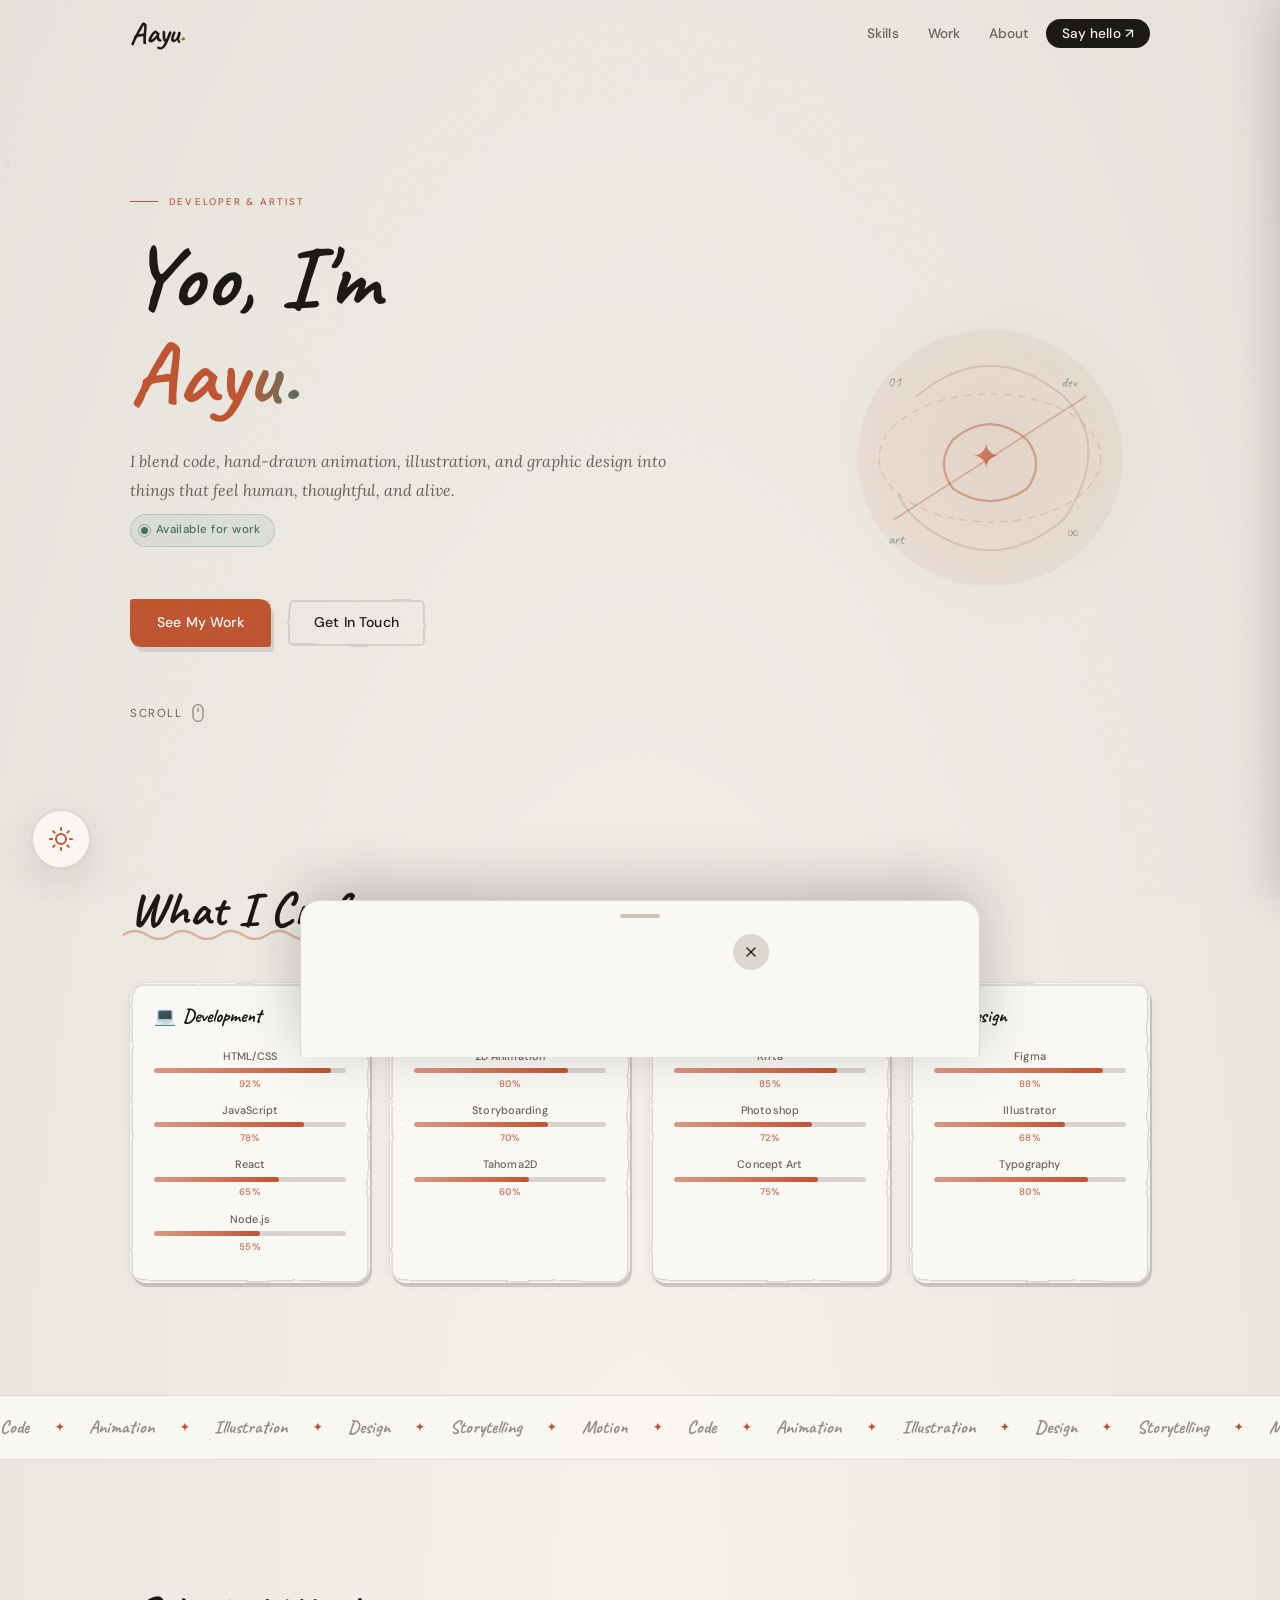
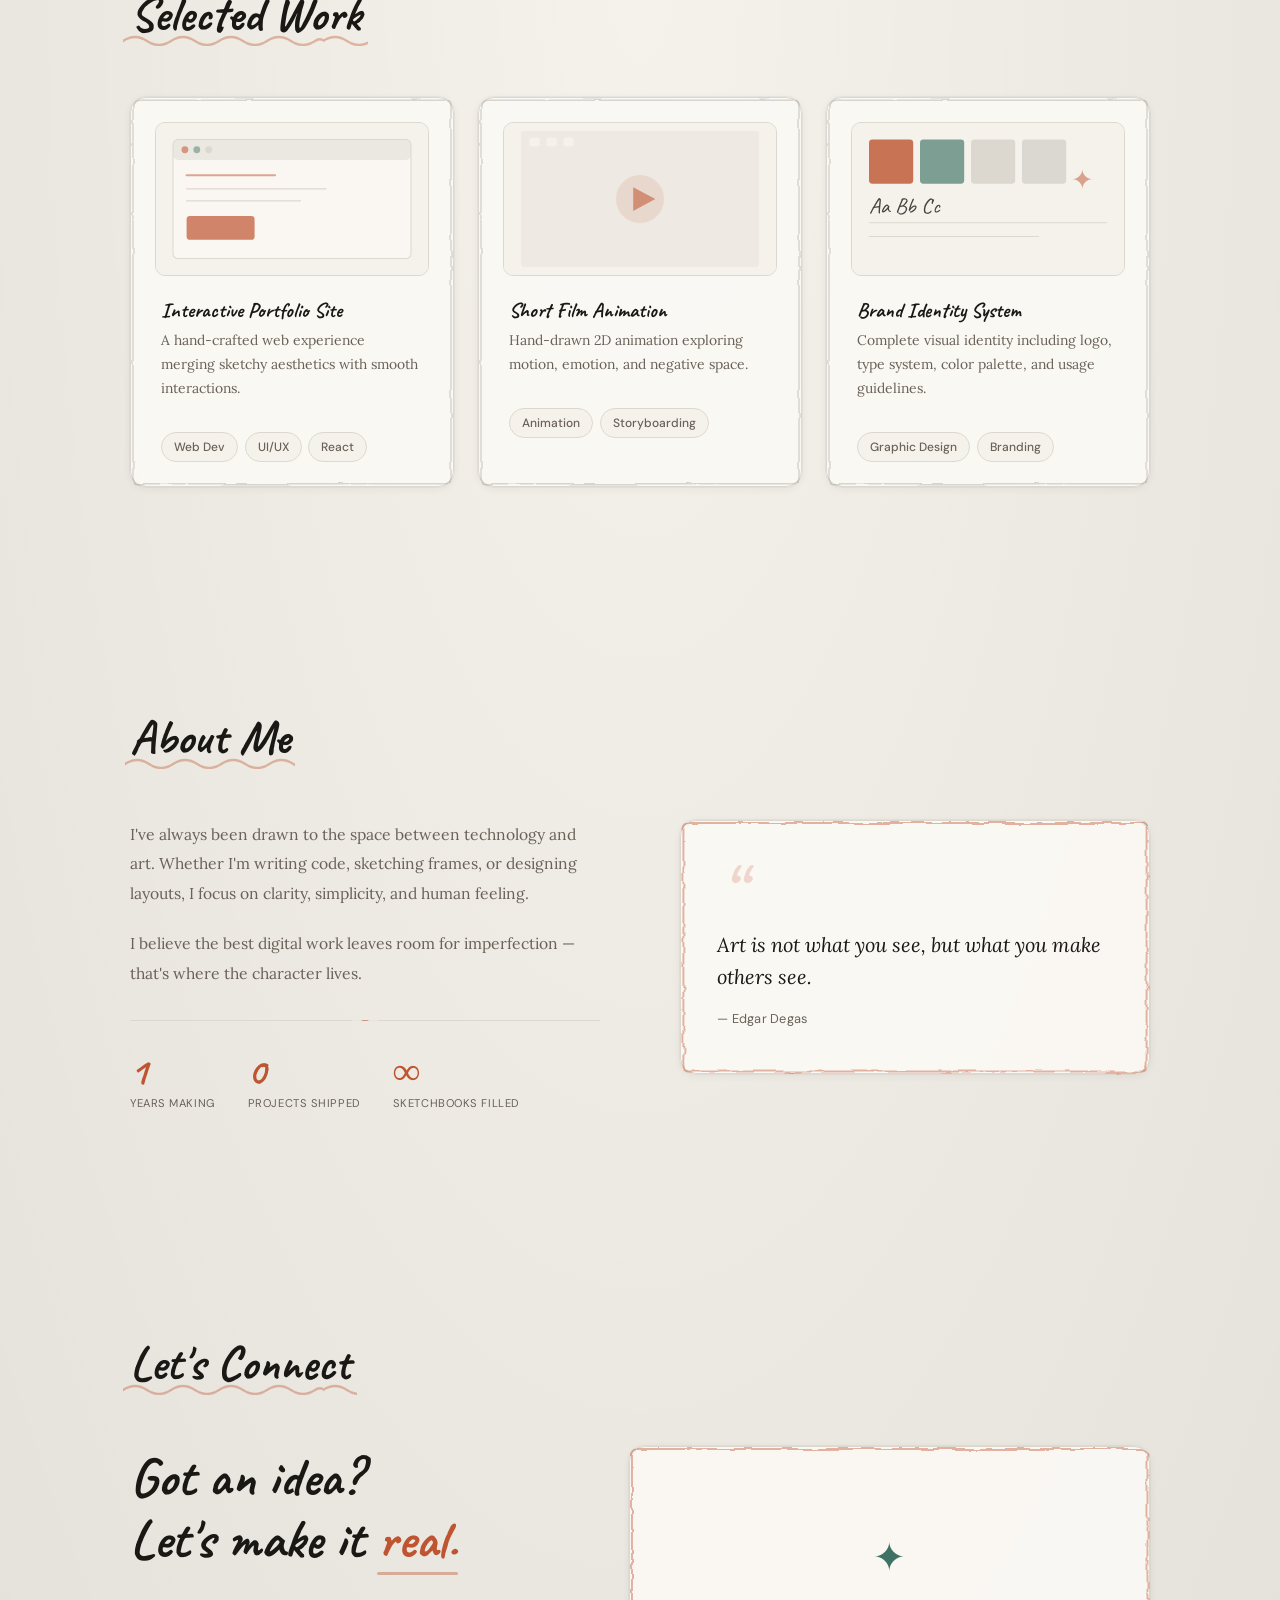
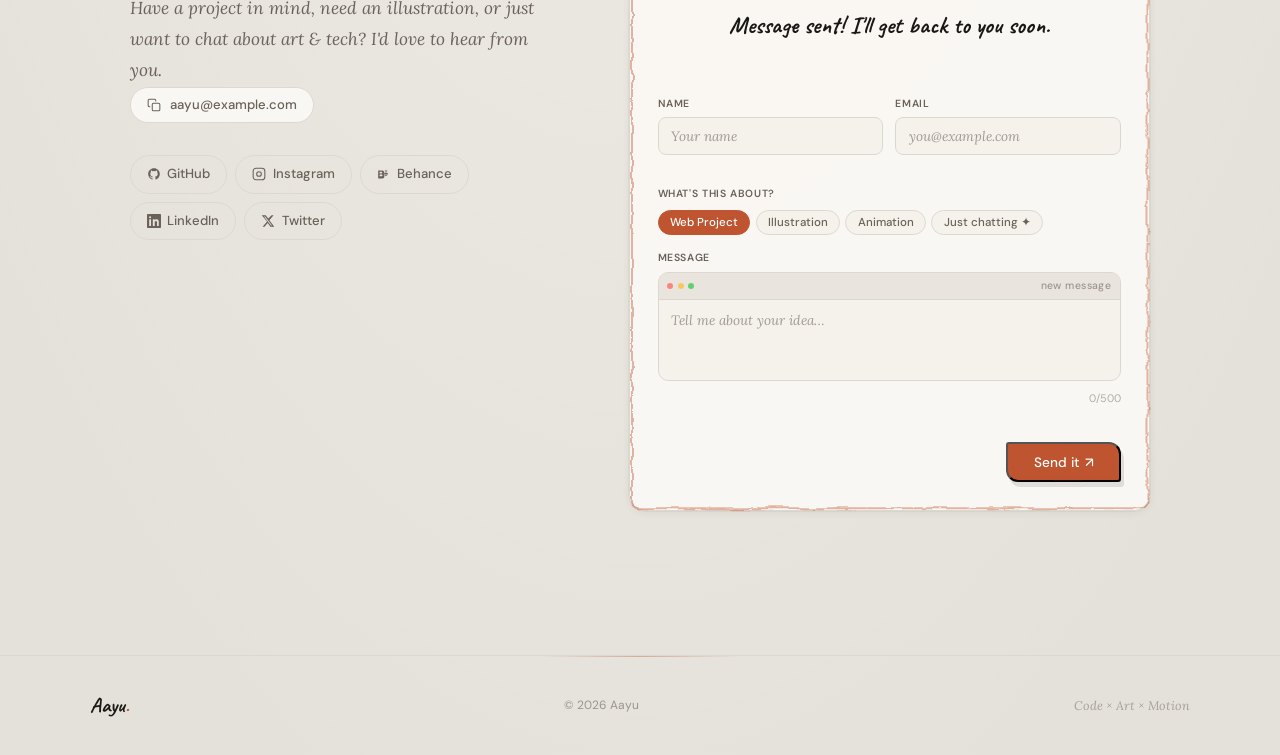
==== commit 162b2968: "added" ====
--- a/index.html
+++ b/index.html
@@ -201,7 +201,7 @@
                     <span class="hero-eyebrow">Developer &amp; Artist</span>
                     <h1>
                         Yoo, I'm <br />
-                        <em>Aayu.</em>
+                        <em class="hero-name">Aayu.</em>
                     </h1>
                     <p>
                         I blend code, hand-drawn animation, illustration, and
@@ -368,11 +368,11 @@
                             <span class="skill-icon">💻</span>
                             <span class="skill-cluster-name">Development</span>
                         </div>
-                        <div class="skill-bars">
-                            <div class="skill-bar-row"><span class="skill-bar-name">HTML/CSS</span><div class="skill-bar-track"><div class="skill-bar-fill" data-w="92"></div></div></div>
-                            <div class="skill-bar-row"><span class="skill-bar-name">JavaScript</span><div class="skill-bar-track"><div class="skill-bar-fill" data-w="78"></div></div></div>
-                            <div class="skill-bar-row"><span class="skill-bar-name">React</span><div class="skill-bar-track"><div class="skill-bar-fill" data-w="65"></div></div></div>
-                            <div class="skill-bar-row"><span class="skill-bar-name">Node.js</span><div class="skill-bar-track"><div class="skill-bar-fill" data-w="55"></div></div></div>
+                            <div class="skill-bars">
+                            <div class="skill-bar-row"><span class="skill-bar-name">HTML/CSS</span><div class="skill-bar-track"><div class="skill-bar-fill" data-w="92"></div></div><span class="skill-bar-pct">92%</span></div>
+                            <div class="skill-bar-row"><span class="skill-bar-name">JavaScript</span><div class="skill-bar-track"><div class="skill-bar-fill" data-w="78"></div></div><span class="skill-bar-pct">78%</span></div>
+                            <div class="skill-bar-row"><span class="skill-bar-name">React</span><div class="skill-bar-track"><div class="skill-bar-fill" data-w="65"></div></div><span class="skill-bar-pct">65%</span></div>
+                            <div class="skill-bar-row"><span class="skill-bar-name">Node.js</span><div class="skill-bar-track"><div class="skill-bar-fill" data-w="55"></div></div><span class="skill-bar-pct">55%</span></div>
                         </div>
                     </div>
                     <div class="skill-card sk-wrap reveal reveal-d2">
@@ -382,9 +382,9 @@
                             <span class="skill-cluster-name">Animation</span>
                         </div>
                         <div class="skill-bars">
-                            <div class="skill-bar-row"><span class="skill-bar-name">2D Animation</span><div class="skill-bar-track"><div class="skill-bar-fill" data-w="80"></div></div></div>
-                            <div class="skill-bar-row"><span class="skill-bar-name">Storyboarding</span><div class="skill-bar-track"><div class="skill-bar-fill" data-w="70"></div></div></div>
-                            <div class="skill-bar-row"><span class="skill-bar-name">Tahoma2D</span><div class="skill-bar-track"><div class="skill-bar-fill" data-w="60"></div></div></div>
+                            <div class="skill-bar-row"><span class="skill-bar-name">2D Animation</span><div class="skill-bar-track"><div class="skill-bar-fill" data-w="80"></div></div><span class="skill-bar-pct">80%</span></div>
+                            <div class="skill-bar-row"><span class="skill-bar-name">Storyboarding</span><div class="skill-bar-track"><div class="skill-bar-fill" data-w="70"></div></div><span class="skill-bar-pct">70%</span></div>
+                            <div class="skill-bar-row"><span class="skill-bar-name">Tahoma2D</span><div class="skill-bar-track"><div class="skill-bar-fill" data-w="60"></div></div><span class="skill-bar-pct">60%</span></div>
                         </div>
                     </div>
                     <div class="skill-card sk-wrap reveal reveal-d3">
@@ -394,9 +394,9 @@
                             <span class="skill-cluster-name">Illustration</span>
                         </div>
                         <div class="skill-bars">
-                            <div class="skill-bar-row"><span class="skill-bar-name">Krita</span><div class="skill-bar-track"><div class="skill-bar-fill" data-w="85"></div></div></div>
-                            <div class="skill-bar-row"><span class="skill-bar-name">Photoshop</span><div class="skill-bar-track"><div class="skill-bar-fill" data-w="72"></div></div></div>
-                            <div class="skill-bar-row"><span class="skill-bar-name">Concept Art</span><div class="skill-bar-track"><div class="skill-bar-fill" data-w="75"></div></div></div>
+                            <div class="skill-bar-row"><span class="skill-bar-name">Krita</span><div class="skill-bar-track"><div class="skill-bar-fill" data-w="85"></div></div><span class="skill-bar-pct">85%</span></div>
+                            <div class="skill-bar-row"><span class="skill-bar-name">Photoshop</span><div class="skill-bar-track"><div class="skill-bar-fill" data-w="72"></div></div><span class="skill-bar-pct">72%</span></div>
+                            <div class="skill-bar-row"><span class="skill-bar-name">Concept Art</span><div class="skill-bar-track"><div class="skill-bar-fill" data-w="75"></div></div><span class="skill-bar-pct">75%</span></div>
                         </div>
                     </div>
                     <div class="skill-card sk-wrap reveal reveal-d4">
@@ -406,9 +406,9 @@
                             <span class="skill-cluster-name">Design</span>
                         </div>
                         <div class="skill-bars">
-                            <div class="skill-bar-row"><span class="skill-bar-name">Figma</span><div class="skill-bar-track"><div class="skill-bar-fill" data-w="88"></div></div></div>
-                            <div class="skill-bar-row"><span class="skill-bar-name">Illustrator</span><div class="skill-bar-track"><div class="skill-bar-fill" data-w="68"></div></div></div>
-                            <div class="skill-bar-row"><span class="skill-bar-name">Typography</span><div class="skill-bar-track"><div class="skill-bar-fill" data-w="80"></div></div></div>
+                            <div class="skill-bar-row"><span class="skill-bar-name">Figma</span><div class="skill-bar-track"><div class="skill-bar-fill" data-w="88"></div></div><span class="skill-bar-pct">88%</span></div>
+                            <div class="skill-bar-row"><span class="skill-bar-name">Illustrator</span><div class="skill-bar-track"><div class="skill-bar-fill" data-w="68"></div></div><span class="skill-bar-pct">68%</span></div>
+                            <div class="skill-bar-row"><span class="skill-bar-name">Typography</span><div class="skill-bar-track"><div class="skill-bar-fill" data-w="80"></div></div><span class="skill-bar-pct">80%</span></div>
                         </div>
                     </div>
                 </div>
@@ -778,6 +778,13 @@
                             just want to chat about art &amp; tech? I'd love to
                             hear from you.
                         </p>
+                        <div class="contact-email-action">
+                            <button class="copy-email-btn" id="copyEmailBtn" aria-label="Copy email address">
+                                <svg viewBox="0 0 24 24" fill="none" stroke="currentColor" stroke-width="1.8" stroke-linecap="round" stroke-linejoin="round" aria-hidden="true"><rect x="9" y="9" width="13" height="13" rx="2"/><path d="M5 15H4a2 2 0 0 1-2-2V4a2 2 0 0 1 2-2h9a2 2 0 0 1 2 2v1"/></svg>
+                                <span class="copy-email-text">aayu@example.com</span>
+                                <span class="copy-email-confirm">Copied!</span>
+                            </button>
+                        </div>
                         <div class="socials">
                             <a href="#" aria-label="GitHub">
                                 <svg viewBox="0 0 24 24" fill="currentColor" aria-hidden="true"><path d="M12 2C6.477 2 2 6.477 2 12c0 4.418 2.865 8.166 6.839 9.489.5.092.682-.217.682-.482 0-.237-.009-.868-.013-1.703-2.782.604-3.369-1.34-3.369-1.34-.454-1.156-1.11-1.463-1.11-1.463-.908-.62.069-.608.069-.608 1.003.07 1.531 1.03 1.531 1.03.892 1.529 2.341 1.087 2.91.832.092-.647.35-1.088.636-1.338-2.22-.253-4.555-1.11-4.555-4.943 0-1.091.39-1.984 1.029-2.683-.103-.253-.446-1.27.098-2.647 0 0 .84-.269 2.75 1.025A9.578 9.578 0 0 1 12 6.836a9.59 9.59 0 0 1 2.504.337c1.909-1.294 2.747-1.025 2.747-1.025.546 1.377.202 2.394.1 2.647.64.699 1.028 1.592 1.028 2.683 0 3.842-2.339 4.687-4.566 4.935.359.309.678.919.678 1.852 0 1.336-.012 2.415-.012 2.743 0 .267.18.578.688.48C19.138 20.163 22 16.418 22 12c0-5.523-4.477-10-10-10z"/></svg>
@@ -839,8 +846,9 @@
                                             <span class="msg-card-dot"></span>
                                             <span class="msg-card-label">new message</span>
                                         </div>
-                                        <textarea id="contactMsg" name="message" rows="3" placeholder="Tell me about your idea…"></textarea>
+                                        <textarea id="contactMsg" name="message" rows="3" placeholder="Tell me about your idea…" maxlength="500"></textarea>
                                     </div>
+                                    <div class="char-counter"><span id="charCount">0</span>/500</div>
                                     <span class="field-err" id="msgErr"></span>
                                 </div>
                                 <div style="display:flex;justify-content:flex-end;">
--- a/style.css
+++ b/style.css
@@ -1,4 +1,302 @@
-/* ── PROGRESS BAR ────────────────────────────────────────────── */
+/* ── HERO NAME SHIMMER ───────────────────────────────────────── */
+.hero-name {
+    font-style: normal;
+    position: relative;
+    display: inline-block;
+    background: linear-gradient(
+        100deg,
+        var(--accent) 0%,
+        var(--accent) 35%,
+        color-mix(in srgb, var(--accent2) 80%, var(--accent)) 50%,
+        var(--accent) 65%,
+        var(--accent) 100%
+    );
+    background-size: 200% auto;
+    -webkit-background-clip: text;
+    -webkit-text-fill-color: transparent;
+    background-clip: text;
+    animation: name-shimmer 3.5s linear infinite 1.5s;
+}
+@keyframes name-shimmer {
+    0%   { background-position: 0% center; }
+    100% { background-position: -200% center; }
+}
+@media (prefers-reduced-motion: reduce) {
+    .hero-name { animation: none; -webkit-text-fill-color: var(--accent); }
+}
+
+/* ── SKILL BAR PERCENTAGE ────────────────────────────────────── */
+.skill-bar-row {
+    display: grid;
+    grid-template-columns: 1fr auto auto;
+    align-items: center;
+    gap: 0.4rem 0.5rem;
+}
+.skill-bar-track {
+    grid-column: 1 / 3;
+}
+.skill-bar-pct {
+    font-family: "DM Sans", sans-serif;
+    font-size: 0.6rem;
+    font-weight: 600;
+    color: var(--accent);
+    opacity: 0;
+    transition: opacity 0.4s ease 0.9s;
+    min-width: 2.2em;
+    text-align: right;
+}
+.skills-grid .skill-card.reveal.in .skill-bar-pct,
+.skill-bar-fill[style*="width"] ~ .skill-bar-pct {
+    opacity: 0.75;
+}
+
+/* Override old skill-bar-row flex with grid */
+.skill-bar-row {
+    display: grid;
+    grid-template-columns: 1fr 1fr;
+    grid-template-rows: auto auto;
+    gap: 0.18rem 0.5rem;
+}
+.skill-bar-name {
+    grid-column: 1;
+    grid-row: 1;
+}
+.skill-bar-pct {
+    grid-column: 2;
+    grid-row: 1;
+    text-align: right;
+    font-family: "DM Sans", sans-serif;
+    font-size: 0.6rem;
+    font-weight: 600;
+    color: var(--accent);
+    opacity: 0;
+    transition: opacity 0.5s ease 1s;
+    letter-spacing: 0.02em;
+}
+.skill-bar-track {
+    grid-column: 1 / 3;
+    grid-row: 2;
+}
+
+/* ── COPY EMAIL BUTTON ───────────────────────────────────────── */
+.contact-email-action {
+    margin-bottom: 1.5rem;
+}
+.copy-email-btn {
+    display: inline-flex;
+    align-items: center;
+    gap: 0.55rem;
+    padding: 0.55rem 1rem;
+    background: var(--surface);
+    border: 1px solid var(--border);
+    border-radius: 99px;
+    cursor: pointer;
+    font-family: "DM Sans", sans-serif;
+    font-size: 0.82rem;
+    font-weight: 500;
+    color: var(--muted);
+    transition: border-color 0.2s, color 0.2s, transform 0.2s, background 0.2s;
+    position: relative;
+    overflow: hidden;
+}
+.copy-email-btn svg {
+    width: 14px;
+    height: 14px;
+    flex-shrink: 0;
+    transition: color 0.2s;
+}
+.copy-email-btn:hover {
+    border-color: var(--accent);
+    color: var(--accent);
+    transform: translateY(-2px);
+    background: color-mix(in srgb, var(--accent) 5%, var(--surface));
+}
+.copy-email-confirm {
+    position: absolute;
+    inset: 0;
+    display: flex;
+    align-items: center;
+    justify-content: center;
+    background: var(--accent2);
+    color: #fff;
+    font-weight: 600;
+    border-radius: 99px;
+    opacity: 0;
+    transform: scale(0.85);
+    transition: opacity 0.2s, transform 0.2s;
+    pointer-events: none;
+}
+.copy-email-btn.copied .copy-email-confirm {
+    opacity: 1;
+    transform: scale(1);
+}
+
+/* ── CHAR COUNTER ────────────────────────────────────────────── */
+.char-counter {
+    font-family: "DM Sans", sans-serif;
+    font-size: 0.68rem;
+    color: var(--muted);
+    opacity: 0.5;
+    text-align: right;
+    margin-top: 0.2rem;
+    transition: color 0.2s, opacity 0.2s;
+}
+.char-counter.warn {
+    color: var(--accent);
+    opacity: 0.9;
+}
+
+/* ── NAV ACTIVE INDICATOR IMPROVEMENT ───────────────────────── */
+.nav-links a {
+    position: relative;
+}
+.nav-links a.nav-active::before {
+    content: "";
+    position: absolute;
+    bottom: -2px;
+    left: 50%;
+    transform: translateX(-50%);
+    width: 4px;
+    height: 4px;
+    background: var(--accent);
+    border-radius: 50%;
+}
+
+/* ── WORK CARD HOVER IMPROVEMENT ─────────────────────────────── */
+.work-thumb::after {
+    font-family: "Caveat", cursive;
+    font-size: 1.25rem;
+    letter-spacing: 0.04em;
+    background: linear-gradient(
+        135deg,
+        color-mix(in srgb, var(--accent) 92%, transparent),
+        color-mix(in srgb, var(--accent2) 70%, var(--accent))
+    );
+}
+
+/* ── FORM SUBMIT LOADING STATE ───────────────────────────────── */
+.form-submit:disabled {
+    opacity: 0.65;
+    cursor: not-allowed;
+}
+.form-submit.sending {
+    pointer-events: none;
+}
+.form-submit.sending::after {
+    content: "";
+    display: inline-block;
+    width: 10px;
+    height: 10px;
+    border: 1.5px solid rgba(255,255,255,0.35);
+    border-top-color: #fff;
+    border-radius: 50%;
+    animation: spin 0.7s linear infinite;
+    margin-left: 0.35rem;
+    flex-shrink: 0;
+}
+@keyframes spin {
+    to { transform: rotate(360deg); }
+}
+
+/* ── SKILL CARD SHIMMER ON HOVER ─────────────────────────────── */
+.skill-card {
+    isolation: isolate;
+}
+.skill-card::before {
+    content: "";
+    position: absolute;
+    inset: 0;
+    border-radius: 16px;
+    background: linear-gradient(
+        135deg,
+        color-mix(in srgb, var(--accent) 4%, transparent) 0%,
+        transparent 60%
+    );
+    opacity: 0;
+    transition: opacity 0.3s;
+    pointer-events: none;
+    z-index: 0;
+}
+.skill-card:hover::before {
+    opacity: 1;
+}
+.skill-cluster-header,
+.skill-bars {
+    position: relative;
+    z-index: 1;
+}
+
+/* ── FOOTER ENHANCEMENT ──────────────────────────────────────── */
+footer {
+    position: relative;
+}
+footer::before {
+    content: "";
+    position: absolute;
+    top: 0;
+    left: 50%;
+    transform: translateX(-50%);
+    width: min(200px, 40%);
+    height: 1px;
+    background: linear-gradient(90deg, transparent, var(--accent), transparent);
+    opacity: 0.4;
+}
+
+/* ── ABOUT QUOTE ENHANCED QUOTE MARK ────────────────────────── */
+.about-quote::before {
+    font-size: 6rem;
+    margin-bottom: 0.2rem;
+    line-height: 0.65;
+}
+
+/* ── MOBILE NAV FOOTER SOCIAL ICONS (if added) ───────────────── */
+.mobile-nav-footer {
+    gap: 0.75rem;
+}
+
+/* ── SCROLL HINT ANIMATION IMPROVEMENT ──────────────────────── */
+.hero-scroll-hint {
+    gap: 0.6rem;
+}
+.hero-scroll-hint svg {
+    opacity: 0.75;
+}
+
+/* ── IMPROVED FOCUS FOR PILLS ────────────────────────────────── */
+.subj-pill:focus-visible {
+    outline: 2px solid var(--accent);
+    outline-offset: 3px;
+}
+
+/* ── SKILL BAR FILL GRADIENT UPGRADE ────────────────────────── */
+.skill-bar-fill {
+    background: linear-gradient(
+        90deg,
+        color-mix(in srgb, var(--accent2) 40%, var(--accent)),
+        var(--accent)
+    );
+    position: relative;
+    overflow: hidden;
+}
+.skill-bar-fill::after {
+    content: "";
+    position: absolute;
+    top: 0;
+    left: -100%;
+    width: 60%;
+    height: 100%;
+    background: linear-gradient(90deg, transparent, rgba(255,255,255,0.3), transparent);
+    animation: bar-sheen 2.5s ease infinite 1.2s;
+}
+@keyframes bar-sheen {
+    0%   { left: -60%; }
+    100% { left: 160%; }
+}
+@media (prefers-reduced-motion: reduce) {
+    .skill-bar-fill::after { display: none; }
+}
+
+
 #progress-bar {
     position: fixed;
     top: 0;
@@ -166,8 +464,7 @@
 }
 [data-theme="dark"] body {
     background-image:
-        radial-gradient(ellipse 75% 65% at 50% 40%, transparent 0%, rgba(0, 0, 0, 0.22) 100%),
-        radial-gradient(var(--border-strong) 1px, transparent 1px);
+        radial-gradient(ellipse 75% 65% at 50% 40%, transparent 0%, rgba(0, 0, 0, 0.22) 100%);
 }
 
 
@@ -201,9 +498,8 @@
 
     background: var(--bg);
     background-image: 
-        radial-gradient(ellipse 75% 65% at 50% 40%, transparent 0%, rgba(0, 0, 0, 0.07) 100%),
-        radial-gradient(color-mix(in srgb, var(--border-strong) 90%, transparent) 1px, transparent 1px);
-    background-size: 100% 100%, 22px 22px;
+        radial-gradient(ellipse 75% 65% at 50% 40%, transparent 0%, rgba(0, 0, 0, 0.07) 100%);
+    background-size: 100% 100%;
     color: var(--text);
     line-height: 1.7;
     min-height: 100vh;
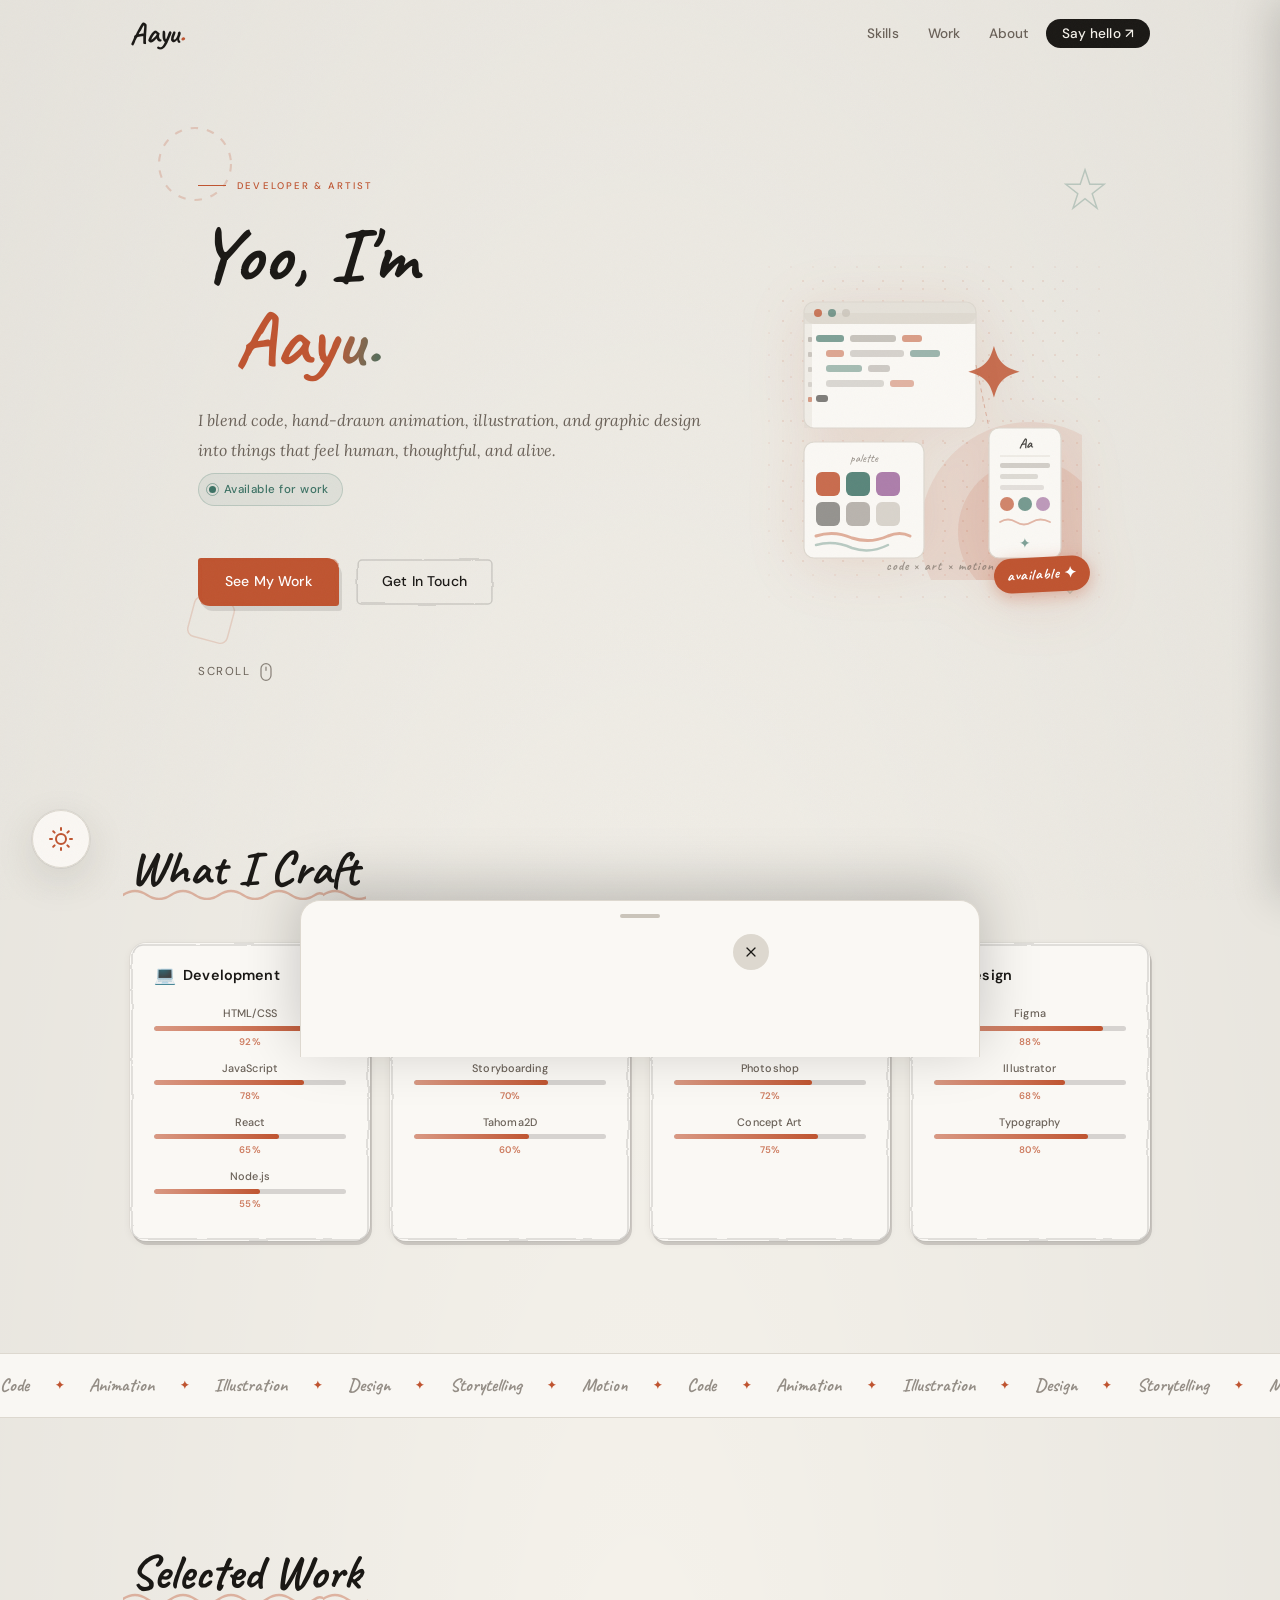
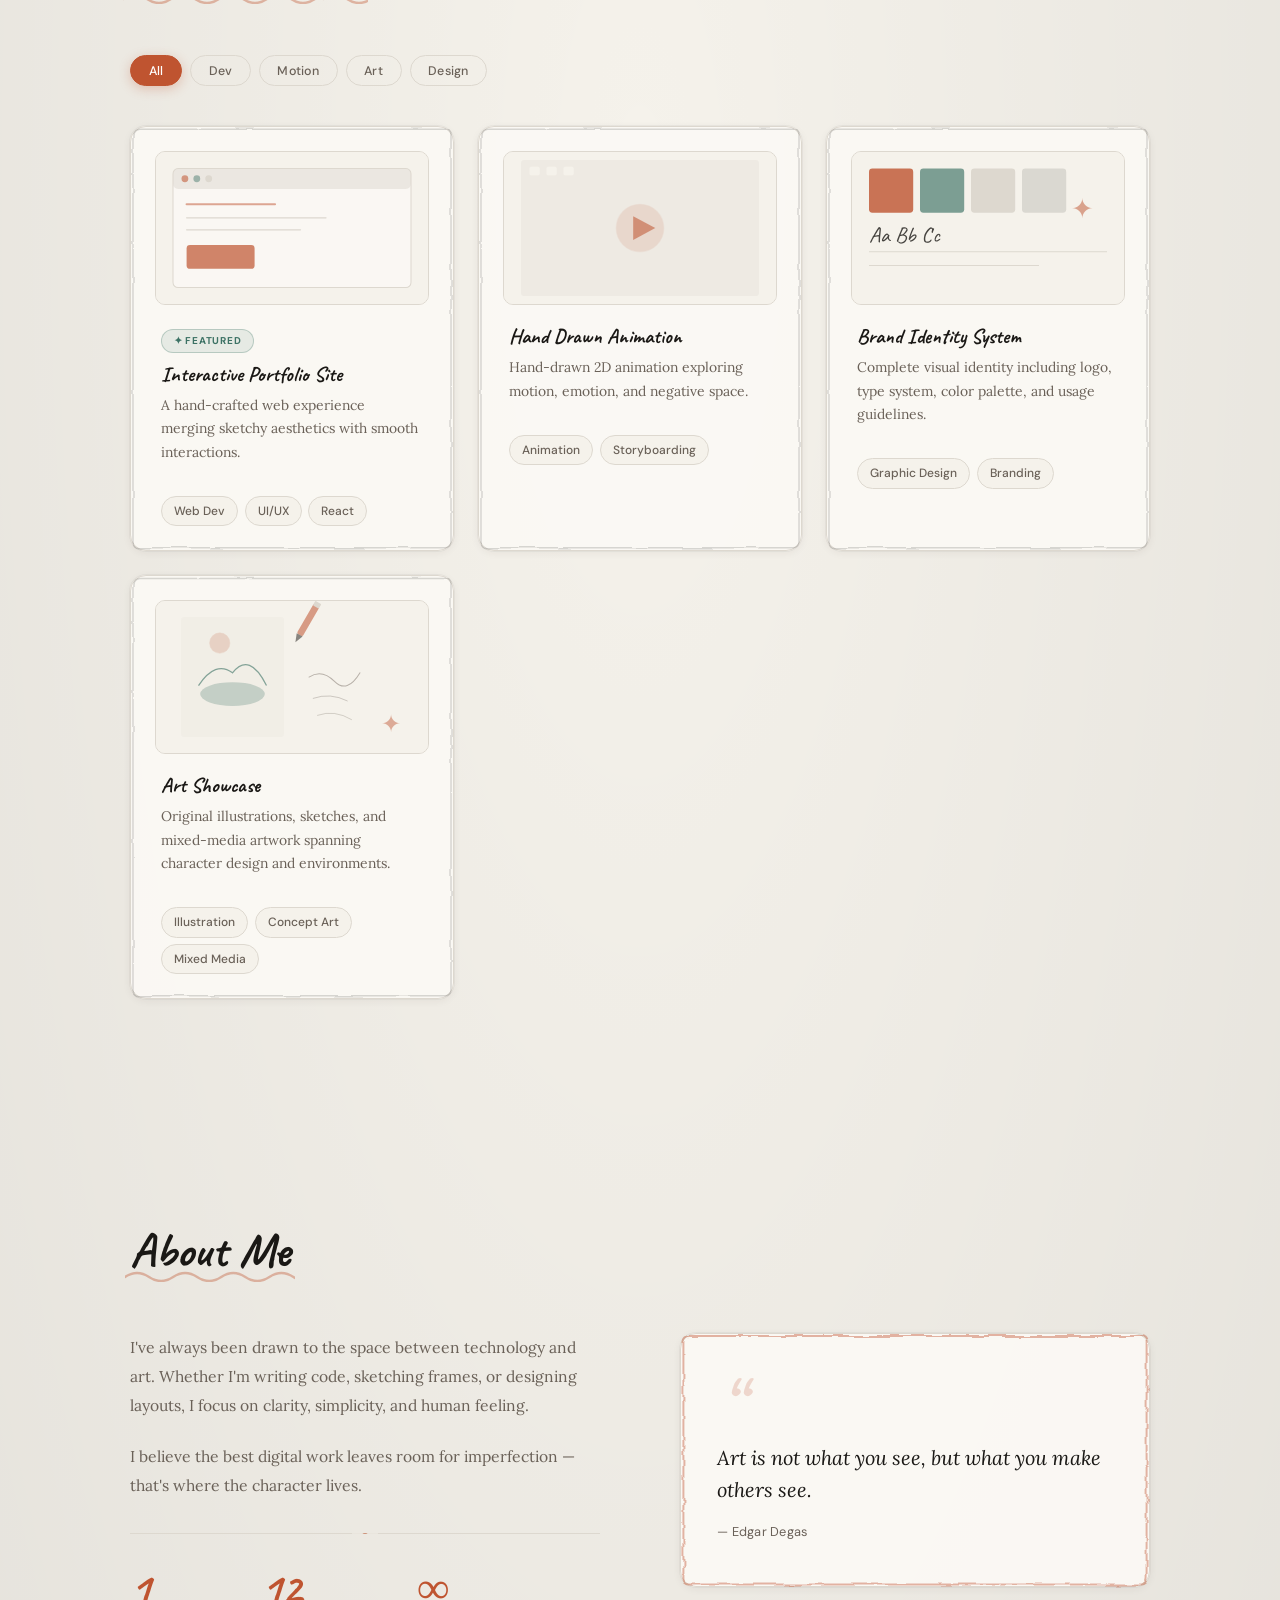
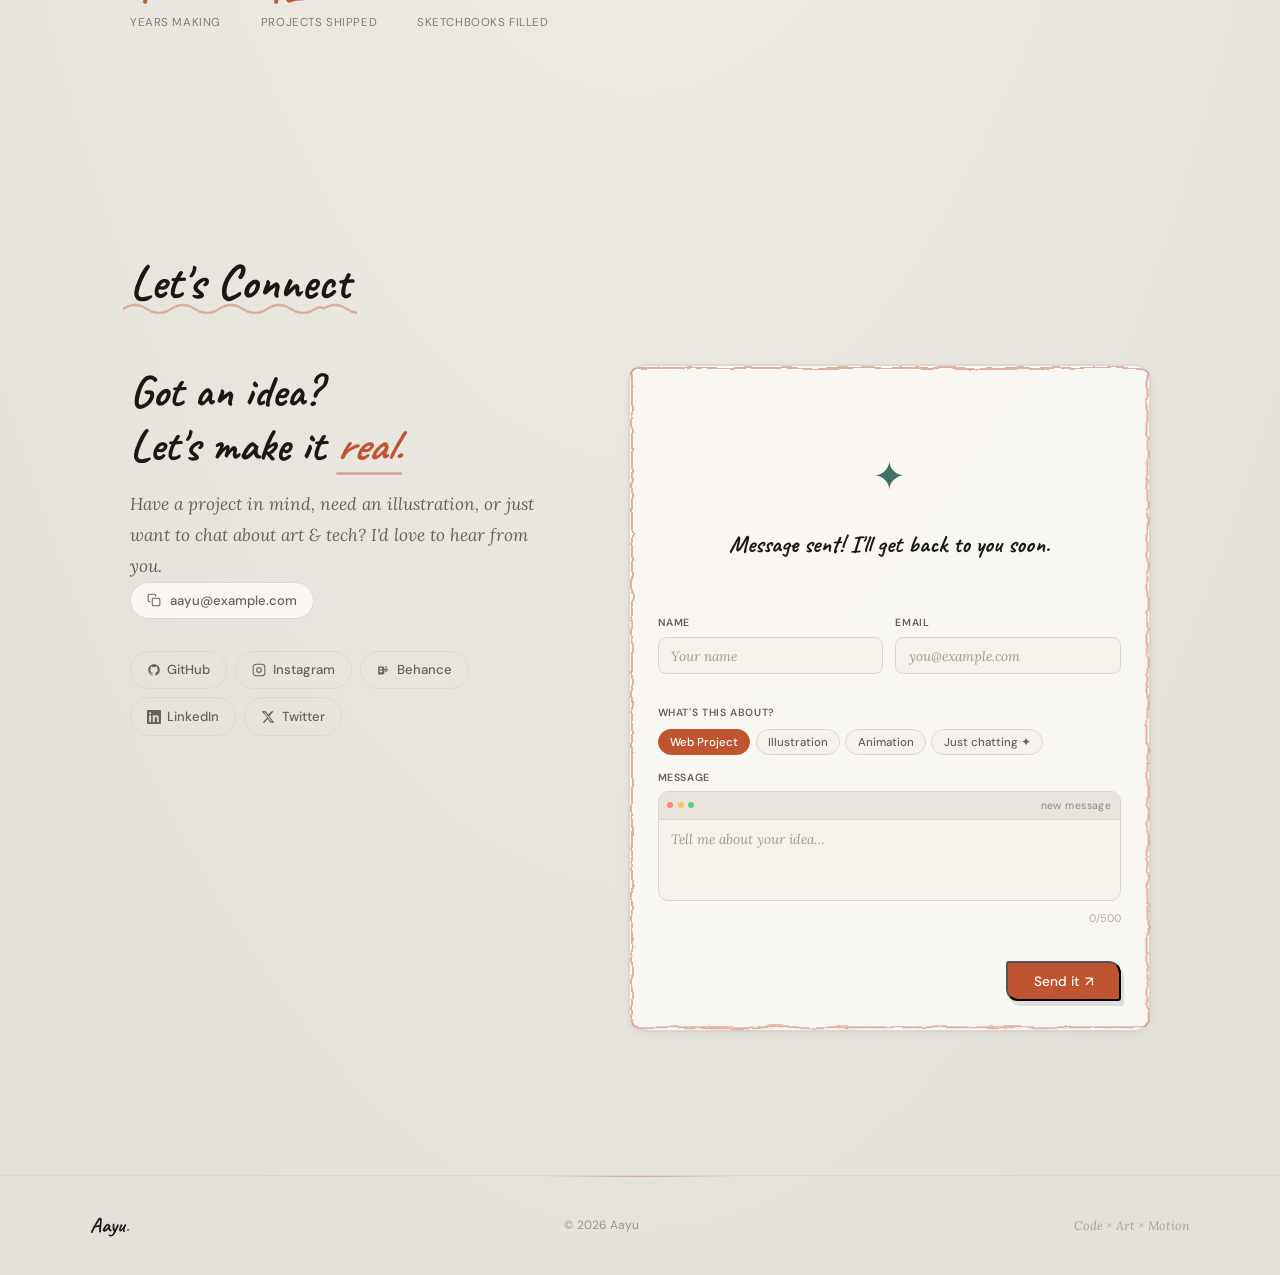
==== commit d0fcbd9a: "added" ====
--- a/index.html
+++ b/index.html
@@ -197,6 +197,21 @@
             <!-- HERO -->
             <header class="hero" id="hero">
                 <canvas class="hero-particles" id="heroParticles" aria-hidden="true"></canvas>
+                <!-- Floating doodles -->
+                <div class="hero-doodles" aria-hidden="true">
+                    <svg class="doodle doodle-1" viewBox="0 0 60 60" xmlns="http://www.w3.org/2000/svg">
+                        <circle cx="30" cy="30" r="24" fill="none" stroke="var(--accent)" stroke-width="1.4" opacity="0.22" stroke-dasharray="5 6"/>
+                    </svg>
+                    <svg class="doodle doodle-2" viewBox="0 0 40 40" xmlns="http://www.w3.org/2000/svg">
+                        <path d="M20 4 L24 16 L36 16 L26 24 L30 36 L20 28 L10 36 L14 24 L4 16 L16 16 Z" fill="none" stroke="var(--accent2)" stroke-width="1.2" opacity="0.28"/>
+                    </svg>
+                    <svg class="doodle doodle-3" viewBox="0 0 50 50" xmlns="http://www.w3.org/2000/svg">
+                        <rect x="8" y="8" width="34" height="34" rx="6" fill="none" stroke="var(--accent)" stroke-width="1.2" opacity="0.18" transform="rotate(15 25 25)"/>
+                    </svg>
+                    <svg class="doodle doodle-4" viewBox="0 0 30 30" xmlns="http://www.w3.org/2000/svg">
+                        <path d="M15 3 Q27 15 15 27 Q3 15 15 3Z" fill="none" stroke="var(--accent2)" stroke-width="1.2" opacity="0.25"/>
+                    </svg>
+                </div>
                 <div class="hero-content">
                     <span class="hero-eyebrow">Developer &amp; Artist</span>
                     <h1>
@@ -248,113 +263,120 @@
                     </div>
                 </div>
                 <div class="hero-art" aria-hidden="true">
-                    <svg
-                        viewBox="0 0 260 260"
-                        xmlns="http://www.w3.org/2000/svg"
-                    >
-                        <g class="blob-outer">
-                            <ellipse
-                                cx="130"
-                                cy="130"
-                                rx="108"
-                                ry="104"
-                                fill="var(--accent)"
-                                opacity="0.06"
-                            />
+                    <svg viewBox="0 0 300 300" xmlns="http://www.w3.org/2000/svg">
+                        <defs>
+                            <pattern id="dotgrid" x="0" y="0" width="20" height="20" patternUnits="userSpaceOnUse">
+                                <circle cx="1" cy="1" r="1" fill="var(--accent)" opacity="0.15"/>
+                            </pattern>
+                        </defs>
+
+                        <!-- Dot grid bg -->
+                        <rect width="300" height="300" fill="url(#dotgrid)" rx="20"/>
+
+                        <!-- ─── Large accent circle (bottom-right, partially clipped) ─── -->
+                        <clipPath id="artclip"><rect width="300" height="300" rx="20"/></clipPath>
+                        <g clip-path="url(#artclip)">
+                            <circle cx="248" cy="252" r="110" fill="var(--accent)" opacity="0.10"/>
+                            <circle cx="248" cy="252" r="72" fill="var(--accent)" opacity="0.12"/>
                         </g>
-                        <g class="blob-inner">
-                            <ellipse
-                                cx="130"
-                                cy="130"
-                                rx="90"
-                                ry="52"
-                                fill="none"
-                                stroke="var(--accent)"
-                                stroke-width="1.2"
-                                stroke-opacity="0.2"
-                                stroke-dasharray="6 5"
-                            />
-                        </g>
-                        <line
-                            class="hero-line"
-                            x1="52"
-                            y1="180"
-                            x2="208"
-                            y2="80"
-                            stroke="var(--accent)"
-                            stroke-width="1.4"
-                            stroke-linecap="round"
-                            stroke-opacity="0.35"
-                        />
-                        <path
-                            class="hero-line2"
-                            d="M70 80 Q130 30 190 80 Q230 120 190 180 Q130 230 70 180 Q30 140 70 80Z"
-                            fill="none"
-                            stroke="var(--text)"
-                            stroke-width="1.6"
-                            stroke-linecap="round"
-                            stroke-opacity="0.12"
-                        />
-                        <path
-                            class="hero-line3"
-                            d="M100 115 Q130 90 160 115 Q175 135 160 155 Q130 175 100 155 Q85 135 100 115Z"
-                            fill="none"
-                            stroke="var(--accent)"
-                            stroke-width="1.8"
-                            stroke-linecap="round"
-                            stroke-opacity="0.45"
-                        />
-                        <text
-                            x="115"
-                            y="138"
-                            font-family="Caveat,cursive"
-                            font-size="28"
-                            fill="var(--accent)"
-                            opacity="0.7"
-                        >
-                            ✦
-                        </text>
-                        <text
-                            x="46"
-                            y="72"
-                            font-family="Caveat,cursive"
-                            font-size="13"
-                            fill="var(--muted)"
-                            opacity="0.55"
-                        >
-                            01
-                        </text>
-                        <text
-                            x="193"
-                            y="195"
-                            font-family="Caveat,cursive"
-                            font-size="13"
-                            fill="var(--muted)"
-                            opacity="0.55"
-                        >
-                            ∞
-                        </text>
-                        <text
-                            x="47"
-                            y="200"
-                            font-family="Caveat,cursive"
-                            font-size="12"
-                            fill="var(--accent2)"
-                            opacity="0.6"
-                        >
-                            art
-                        </text>
-                        <text
-                            x="188"
-                            y="72"
-                            font-family="Caveat,cursive"
-                            font-size="12"
-                            fill="var(--accent2)"
-                            opacity="0.6"
-                        >
-                            dev
-                        </text>
+
+                        <!-- ─── Code editor card (top half) ─── -->
+                        <rect x="22" y="22" width="172" height="126" rx="10"
+                              fill="var(--surface-solid)" stroke="var(--border)" stroke-width="1.2"/>
+                        <!-- Titlebar -->
+                        <rect x="22" y="22" width="172" height="22" rx="10"
+                              fill="var(--border)" opacity="0.7"/>
+                        <rect x="22" y="33" width="172" height="11" fill="var(--border)" opacity="0.7"/>
+                        <!-- Traffic lights -->
+                        <circle cx="36" cy="33" r="4" fill="var(--accent)" opacity="0.75"/>
+                        <circle cx="50" cy="33" r="4" fill="var(--accent2)" opacity="0.65"/>
+                        <circle cx="64" cy="33" r="4" fill="var(--border-strong)" opacity="0.8"/>
+
+                        <!-- Code lines (syntax-coloured) -->
+                        <!-- line 1 -->
+                        <rect x="34" y="55" width="28" height="7" rx="3" fill="var(--accent2)" opacity="0.65"/>
+                        <rect x="68" y="55" width="46" height="7" rx="3" fill="var(--muted)" opacity="0.35"/>
+                        <rect x="120" y="55" width="20" height="7" rx="3" fill="var(--accent)" opacity="0.55"/>
+                        <!-- line 2 -->
+                        <rect x="44" y="70" width="18" height="7" rx="3" fill="var(--accent)" opacity="0.5"/>
+                        <rect x="68" y="70" width="54" height="7" rx="3" fill="var(--muted)" opacity="0.25"/>
+                        <rect x="128" y="70" width="30" height="7" rx="3" fill="var(--accent2)" opacity="0.5"/>
+                        <!-- line 3 -->
+                        <rect x="44" y="85" width="36" height="7" rx="3" fill="var(--accent2)" opacity="0.45"/>
+                        <rect x="86" y="85" width="22" height="7" rx="3" fill="var(--muted)" opacity="0.3"/>
+                        <!-- line 4 -->
+                        <rect x="44" y="100" width="58" height="7" rx="3" fill="var(--muted)" opacity="0.22"/>
+                        <rect x="108" y="100" width="24" height="7" rx="3" fill="var(--accent)" opacity="0.42"/>
+                        <!-- line 5: cursor blink -->
+                        <rect x="34" y="115" width="12" height="7" rx="3" fill="var(--text)" opacity="0.55" class="art-cursor"/>
+                        <!-- line number gutter -->
+                        <rect x="22" y="44" width="8" height="104" fill="var(--border)" opacity="0.35"/>
+                        <rect x="26" y="57" width="4" height="5" rx="1" fill="var(--muted)" opacity="0.35"/>
+                        <rect x="26" y="72" width="4" height="5" rx="1" fill="var(--muted)" opacity="0.28"/>
+                        <rect x="26" y="87" width="4" height="5" rx="1" fill="var(--muted)" opacity="0.22"/>
+                        <rect x="26" y="102" width="4" height="5" rx="1" fill="var(--muted)" opacity="0.18"/>
+                        <rect x="26" y="117" width="4" height="5" rx="1" fill="var(--accent)" opacity="0.55"/>
+
+                        <!-- ─── Colour palette card (bottom-left) ─── -->
+                        <rect x="22" y="162" width="120" height="116" rx="10"
+                              fill="var(--surface-solid)" stroke="var(--border)" stroke-width="1.2"/>
+                        <!-- palette title -->
+                        <text x="82" y="182" font-family="Caveat,cursive" font-size="12"
+                              fill="var(--muted)" text-anchor="middle" opacity="0.7">palette</text>
+                        <!-- swatches row 1 -->
+                        <rect x="34" y="192" width="24" height="24" rx="6" fill="var(--accent)" opacity="0.85"/>
+                        <rect x="64" y="192" width="24" height="24" rx="6" fill="var(--accent2)" opacity="0.85"/>
+                        <rect x="94" y="192" width="24" height="24" rx="6" fill="var(--accent3)" opacity="0.7"/>
+                        <!-- swatches row 2 -->
+                        <rect x="34" y="222" width="24" height="24" rx="6" fill="var(--text)" opacity="0.45"/>
+                        <rect x="64" y="222" width="24" height="24" rx="6" fill="var(--muted)" opacity="0.45"/>
+                        <rect x="94" y="222" width="24" height="24" rx="6" fill="var(--border-strong)" opacity="0.7"/>
+                        <!-- brush strokes below swatches -->
+                        <path d="M34 256 Q52 250 70 258 Q88 264 106 256 Q118 251 128 256"
+                              fill="none" stroke="var(--accent)" stroke-width="3"
+                              stroke-linecap="round" opacity="0.45"/>
+                        <path d="M34 265 Q52 260 70 268 Q88 274 106 265"
+                              fill="none" stroke="var(--accent2)" stroke-width="2.5"
+                              stroke-linecap="round" opacity="0.35"/>
+
+                        <!-- ─── Star / brand mark (center-right zone) ─── -->
+                        <text x="210" y="118" font-family="Caveat,cursive" font-size="68"
+                              font-weight="700" fill="var(--accent)" text-anchor="middle"
+                              opacity="0.82" class="art-star">✦</text>
+
+                        <!-- ─── Typography tester card (right side, tall) ─── -->
+                        <rect x="207" y="148" width="72" height="130" rx="10"
+                              fill="var(--surface-solid)" stroke="var(--border)" stroke-width="1.2"/>
+                        <text x="243" y="168" font-family="Caveat,cursive" font-size="14"
+                              font-weight="700" fill="var(--text)" text-anchor="middle" opacity="0.8">Aa</text>
+                        <line x1="218" y1="176" x2="268" y2="176" stroke="var(--border)" stroke-width="0.8"/>
+                        <rect x="218" y="183" width="50" height="5" rx="2" fill="var(--muted)" opacity="0.28"/>
+                        <rect x="218" y="194" width="38" height="5" rx="2" fill="var(--muted)" opacity="0.20"/>
+                        <rect x="218" y="205" width="44" height="5" rx="2" fill="var(--muted)" opacity="0.16"/>
+                        <!-- Mini colour dots -->
+                        <circle cx="225" cy="224" r="7" fill="var(--accent)" opacity="0.7"/>
+                        <circle cx="243" cy="224" r="7" fill="var(--accent2)" opacity="0.7"/>
+                        <circle cx="261" cy="224" r="7" fill="var(--accent3)" opacity="0.55"/>
+                        <!-- Wavy line -->
+                        <path d="M218 242 Q226 237 234 242 Q242 247 250 242 Q258 237 268 242"
+                              fill="none" stroke="var(--accent)" stroke-width="1.8"
+                              stroke-linecap="round" opacity="0.4"/>
+                        <!-- small sparkle -->
+                        <text x="243" y="268" font-family="Caveat,cursive" font-size="14"
+                              fill="var(--accent2)" text-anchor="middle" opacity="0.65">✦</text>
+
+                        <!-- ─── Connecting dashed line between cards ─── -->
+                        <line x1="194" y1="85" x2="207" y2="148"
+                              stroke="var(--accent)" stroke-width="1"
+                              stroke-dasharray="4 4" opacity="0.35"/>
+
+                        <!-- ─── Hand-lettered label ─── -->
+                        <text x="158" y="290" font-family="Caveat,cursive" font-size="13"
+                              font-weight="700" fill="var(--muted)" text-anchor="middle"
+                              letter-spacing="0.08em" opacity="0.6">code × art × motion</text>
                     </svg>
+                    <!-- Floating badge -->
+                    <div class="hero-art-badge">available ✦</div>
                 </div>
             </header>
 
@@ -435,8 +457,16 @@
             <!-- WORK -->
             <section id="work">
                 <h2>Selected Work</h2>
+                <!-- Filter tabs -->
+                <div class="work-filters" role="group" aria-label="Filter work by category">
+                    <button class="work-filter active" data-filter="all">All</button>
+                    <button class="work-filter" data-filter="Web Dev">Dev</button>
+                    <button class="work-filter" data-filter="Animation">Motion</button>
+                    <button class="work-filter" data-filter="Illustration">Art</button>
+                    <button class="work-filter" data-filter="Graphic Design">Design</button>
+                </div>
                 <div class="grid">
-                    <div class="card work-card sk-wrap reveal reveal-d1" data-project="1" role="button" tabindex="0" aria-label="View Interactive Portfolio Site details">
+                    <div class="card work-card sk-wrap reveal reveal-d1" data-project="1" data-category="Web Dev" role="button" tabindex="0" aria-label="View Interactive Portfolio Site details">
                         <svg class="sk-svg" aria-hidden="true">
                             <rect rx="6" />
                         </svg>
@@ -530,6 +560,7 @@
                             </svg>
                         </div>
                         <div class="work-meta">
+                            <div class="work-featured-badge">✦ Featured</div>
                             <h3>Interactive Portfolio Site</h3>
                             <p>
                                 A hand-crafted web experience merging sketchy
@@ -543,7 +574,7 @@
                         </div>
                     </div>
 
-                    <div class="card work-card sk-wrap reveal reveal-d2" data-project="2" role="button" tabindex="0" aria-label="View Short Film Animation details">
+                    <div class="card work-card sk-wrap reveal reveal-d2" data-project="2" data-category="Animation" role="button" tabindex="0" aria-label="View Hand Drawn Animation details">
                         <svg class="sk-svg" aria-hidden="true">
                             <rect rx="6" />
                         </svg>
@@ -609,7 +640,7 @@
                             </svg>
                         </div>
                         <div class="work-meta">
-                            <h3>Short Film Animation</h3>
+                            <h3>Hand Drawn Animation</h3>
                             <p>
                                 Hand-drawn 2D animation exploring motion,
                                 emotion, and negative space.
@@ -621,7 +652,7 @@
                         </div>
                     </div>
 
-                    <div class="card work-card sk-wrap reveal reveal-d3" data-project="3" role="button" tabindex="0" aria-label="View Brand Identity System details">
+                    <div class="card work-card sk-wrap reveal reveal-d3" data-project="3" data-category="Graphic Design" role="button" tabindex="0" aria-label="View Brand Identity System details">
                         <svg class="sk-svg" aria-hidden="true">
                             <rect rx="6" />
                         </svg>
@@ -718,6 +749,51 @@
                             <div class="tags">
                                 <span class="tag">Graphic Design</span
                                 ><span class="tag">Branding</span>
+                            </div>
+                        </div>
+                    </div>
+
+                    <div class="card work-card sk-wrap reveal reveal-d1" data-project="4" data-category="Illustration" role="button" tabindex="0" aria-label="View Art Showcase details">
+                        <svg class="sk-svg" aria-hidden="true">
+                            <rect rx="6" />
+                        </svg>
+                        <div class="work-thumb">
+                            <svg
+                                viewBox="0 0 320 180"
+                                xmlns="http://www.w3.org/2000/svg"
+                                preserveAspectRatio="xMidYMid slice"
+                            >
+                                <rect width="320" height="180" fill="var(--bg)" />
+                                <!-- Canvas frame -->
+                                <rect x="30" y="20" width="120" height="140" rx="3" fill="var(--border)" opacity="0.15" stroke="var(--border)" stroke-width="1.2" />
+                                <!-- Landscape sketch inside frame -->
+                                <ellipse cx="90" cy="110" rx="38" ry="14" fill="var(--accent2)" opacity="0.25" />
+                                <path d="M50 100 Q70 70 90 85 Q110 60 130 100" stroke="var(--accent2)" stroke-width="1.5" fill="none" opacity="0.6" />
+                                <circle cx="75" cy="50" r="12" fill="var(--accent)" opacity="0.18" stroke="var(--accent)" stroke-width="1" stroke-opacity="0.5" />
+                                <!-- Pencil icon -->
+                                <g transform="translate(175,30) rotate(30)">
+                                    <rect x="-4" y="-28" width="8" height="40" rx="2" fill="var(--accent)" opacity="0.55" />
+                                    <polygon points="-4,12 4,12 0,22" fill="var(--text)" opacity="0.5" />
+                                    <rect x="-4" y="-32" width="8" height="6" rx="1" fill="var(--border)" />
+                                </g>
+                                <!-- Scattered sketch marks -->
+                                <path d="M180 90 Q195 80 210 95 Q225 110 240 85" stroke="var(--muted)" stroke-width="1.2" fill="none" opacity="0.45" stroke-linecap="round" />
+                                <path d="M185 115 Q205 108 225 118" stroke="var(--muted)" stroke-width="1" fill="none" opacity="0.35" stroke-linecap="round" />
+                                <path d="M190 135 Q210 128 230 140" stroke="var(--muted)" stroke-width="1" fill="none" opacity="0.3" stroke-linecap="round" />
+                                <!-- Star accent -->
+                                <text x="265" y="155" font-family="Caveat,cursive" font-size="28" fill="var(--accent)" opacity="0.45">✦</text>
+                            </svg>
+                        </div>
+                        <div class="work-meta">
+                            <h3>Art Showcase</h3>
+                            <p>
+                                Original illustrations, sketches, and mixed-media
+                                artwork spanning character design and environments.
+                            </p>
+                            <div class="tags">
+                                <span class="tag">Illustration</span
+                                ><span class="tag">Concept Art</span
+                                ><span class="tag">Mixed Media</span>
                             </div>
                         </div>
                     </div>
@@ -745,7 +821,7 @@
                                 <span class="stat-label">Years making</span>
                             </div>
                             <div class="stat-item">
-                                <span class="stat-num">0+</span>
+                                <span class="stat-num" data-count="12">12+</span>
                                 <span class="stat-label">Projects shipped</span>
                             </div>
                             <div class="stat-item">
@@ -779,10 +855,11 @@
                             hear from you.
                         </p>
                         <div class="contact-email-action">
-                            <button class="copy-email-btn" id="copyEmailBtn" aria-label="Copy email address">
-                                <svg viewBox="0 0 24 24" fill="none" stroke="currentColor" stroke-width="1.8" stroke-linecap="round" stroke-linejoin="round" aria-hidden="true"><rect x="9" y="9" width="13" height="13" rx="2"/><path d="M5 15H4a2 2 0 0 1-2-2V4a2 2 0 0 1 2-2h9a2 2 0 0 1 2 2v1"/></svg>
+                            <button class="copy-email-btn sk-wrap" id="copyEmailBtn" aria-label="Copy email address">
+                                <svg class="sk-svg" aria-hidden="true"><rect rx="99"/></svg>
+                                <svg viewBox="0 0 24 24" fill="none" stroke="currentColor" stroke-width="1.8" stroke-linecap="round" stroke-linejoin="round" aria-hidden="true" width="14" height="14"><rect x="9" y="9" width="13" height="13" rx="2"/><path d="M5 15H4a2 2 0 0 1-2-2V4a2 2 0 0 1 2-2h9a2 2 0 0 1 2 2v1"/></svg>
                                 <span class="copy-email-text">aayu@example.com</span>
-                                <span class="copy-email-confirm">Copied!</span>
+                                <span class="copy-email-confirm" aria-hidden="true">✓ Copied!</span>
                             </button>
                         </div>
                         <div class="socials">
--- a/style.css
+++ b/style.css
@@ -517,7 +517,7 @@
     height: 100%;
     pointer-events: none;
     z-index: 0;
-    opacity: 1;
+    opacity: 0.55;
 }
 
 /* ── GRAIN OVERLAY ───────────────────────────────────────────── */
@@ -1106,6 +1106,8 @@
     font-size: 1rem;
     font-style: italic;
     line-height: 1.85;
+    text-align: center;
+    max-width: 520px;
 }
 
 /* ── AVAILABILITY BADGE ──────────────────────────────────────── */
@@ -1186,10 +1188,10 @@
 
 .hero {
     padding: 8rem 0 3rem;
-    display: grid;
-    grid-template-columns: 1fr auto;
-    gap: 4rem;
-    align-items: center;
+    display: flex;
+    flex-direction: column;
+    align-items: center;
+    text-align: center;
     position: relative;
 }
 .hero-particles {
@@ -1202,9 +1204,12 @@
     z-index: 0;
 }
 .hero-content {
-    max-width: 580px;
+    max-width: 680px;
     position: relative;
     z-index: 1;
+    display: flex;
+    flex-direction: column;
+    align-items: center;
 }
 .hero-art {
     position: relative;
@@ -1276,45 +1281,22 @@
 .hero-art::after {
     content: "";
     position: absolute;
-    inset: -20px;
-    border-radius: 50%;
-    background: radial-gradient(circle, color-mix(in srgb, var(--accent) 8%, transparent) 0%, transparent 70%);
+    inset: -24px;
     z-index: -1;
-    animation: blob-drift 8s ease-in-out infinite reverse;
+    background-image:
+        radial-gradient(circle, var(--accent) 1px, transparent 1px);
+    background-size: 22px 22px;
+    opacity: 0.13;
+    mask-image: radial-gradient(ellipse 85% 85% at 55% 50%, black 30%, transparent 100%);
+    -webkit-mask-image: radial-gradient(ellipse 85% 85% at 55% 50%, black 30%, transparent 100%);
 }
 .hero-art svg {
     width: 100%;
     height: 100%;
 }
-@keyframes blob-drift {
-    0%,
-    100% {
-        transform: rotate(0deg) scale(1);
-    }
-    33% {
-        transform: rotate(4deg) scale(1.03);
-    }
-    66% {
-        transform: rotate(-3deg) scale(0.97);
-    }
-}
-@keyframes blob-inner {
-    0%,
-    100% {
-        transform: rotate(0deg);
-    }
-    50% {
-        transform: rotate(180deg);
-    }
-}
-.blob-outer {
-    animation: blob-drift 8s ease-in-out infinite;
-    transform-origin: center;
-}
-.blob-inner {
-    animation: blob-inner 14s linear infinite;
-    transform-origin: 130px 130px;
-}
+
+
+
 @keyframes draw-line {
     from {
         stroke-dashoffset: 600;
@@ -2147,9 +2129,11 @@
 .hero-eyebrow {
     animation: fadeUp 0.6s ease both;
     opacity: 0;
+    justify-content: center;
 }
 .hero h1 {
     animation: fadeUp 0.65s ease 0.08s both;
+    text-align: center;
 }
 .hero p {
     animation: fadeUp 0.65s ease 0.16s both;
@@ -2650,3 +2634,362 @@
     width: 100%;
     height: 100%;
 }
+
+/* ══════════════════════════════════════════════════════════════
+   IMPROVEMENTS — added layer
+   ══════════════════════════════════════════════════════════════ */
+
+/* ── HERO: side-by-side layout on desktop ────────────────────── */
+.hero-content {
+    flex-direction: column;
+    align-items: center;
+}
+@media (min-width: 860px) {
+    .hero {
+        flex-direction: row;
+        align-items: center;
+        justify-content: center;
+        gap: 4rem;
+        text-align: left;
+        padding-top: 7rem;
+    }
+    .hero-content {
+        align-items: flex-start;
+        max-width: 520px;
+    }
+    .hero p {
+        text-align: left;
+    }
+    .hero-eyebrow {
+        justify-content: flex-start;
+    }
+    .hero-actions {
+        justify-content: flex-start;
+    }
+    .hero-scroll-hint {
+        align-self: flex-start;
+    }
+    .avail-badge {
+        align-self: flex-start;
+    }
+    .hero-art {
+        flex-shrink: 0;
+        width: 300px;
+        height: 300px;
+    }
+}
+
+/* ── HERO ART: animated SVG elements ────────────────────────── */
+.hero-draw {
+    animation: hero-draw-line 1s ease forwards;
+    opacity: 0.7;
+}
+@keyframes hero-draw-line {
+    from { stroke-dashoffset: var(--dash, 230); opacity: 0; }
+    to   { stroke-dashoffset: 0; opacity: 0.7; }
+}
+.hero-fadein {
+    opacity: 0;
+    animation: hero-fade 0.5s ease forwards;
+}
+@keyframes hero-fade {
+    from { opacity: 0; transform: scale(0.8); }
+    to   { opacity: 1; transform: scale(1); }
+}
+@media (prefers-reduced-motion: reduce) {
+    .hero-draw, .hero-fadein { animation: none; opacity: 1; stroke-dashoffset: 0; }
+}
+
+/* Hero art badge */
+.hero-art-badge {
+    position: absolute;
+    bottom: -12px;
+    right: -8px;
+    background: var(--accent);
+    color: #fff;
+    font-family: "Caveat", cursive;
+    font-size: 0.95rem;
+    font-weight: 700;
+    padding: 0.3rem 0.8rem;
+    border-radius: 99px;
+    letter-spacing: 0.04em;
+    box-shadow: 0 4px 16px color-mix(in srgb, var(--accent) 35%, transparent);
+    transform: rotate(-3deg);
+    white-space: nowrap;
+    z-index: 2;
+}
+
+/* ── HERO FLOATING DOODLES ───────────────────────────────────── */
+.hero-doodles {
+    position: absolute;
+    inset: 0;
+    pointer-events: none;
+    overflow: hidden;
+    z-index: 0;
+}
+.doodle {
+    position: absolute;
+    animation: doodle-float 7s ease-in-out infinite;
+}
+.doodle-1 {
+    width: 90px; height: 90px;
+    top: 8%; left: 2%;
+    animation-delay: 0s;
+    animation-duration: 8s;
+}
+.doodle-2 {
+    width: 48px; height: 48px;
+    top: 15%; right: 4%;
+    animation-delay: 1.5s;
+    animation-duration: 6.5s;
+}
+.doodle-3 {
+    width: 60px; height: 60px;
+    bottom: 12%; left: 5%;
+    animation-delay: 3s;
+    animation-duration: 9s;
+}
+.doodle-4 {
+    width: 38px; height: 38px;
+    bottom: 20%; right: 6%;
+    animation-delay: 2s;
+    animation-duration: 7s;
+}
+@keyframes doodle-float {
+    0%, 100% { transform: translateY(0) rotate(0deg); }
+    33%      { transform: translateY(-10px) rotate(4deg); }
+    66%      { transform: translateY(6px) rotate(-3deg); }
+}
+@media (prefers-reduced-motion: reduce) {
+    .doodle { animation: none; }
+}
+@media (max-width: 600px) {
+    .doodle-1, .doodle-3 { display: none; }
+    .doodle-2 { width: 36px; height: 36px; top: 4%; right: 3%; }
+    .doodle-4 { width: 28px; height: 28px; }
+}
+
+/* ── WORK FILTER TABS ────────────────────────────────────────── */
+.work-filters {
+    display: flex;
+    flex-wrap: wrap;
+    gap: 0.5rem;
+    margin-bottom: 2.5rem;
+}
+.work-filter {
+    font-family: "DM Sans", sans-serif;
+    font-size: 0.78rem;
+    font-weight: 500;
+    letter-spacing: 0.02em;
+    padding: 0.42rem 1.1rem;
+    border-radius: 99px;
+    border: 1px solid var(--border);
+    background: transparent;
+    color: var(--muted);
+    cursor: pointer;
+    transition: background 0.2s, color 0.2s, border-color 0.2s, transform 0.18s;
+    -webkit-tap-highlight-color: transparent;
+}
+.work-filter:hover {
+    border-color: var(--border-strong);
+    color: var(--text);
+    transform: translateY(-1px);
+}
+.work-filter.active {
+    background: var(--accent);
+    border-color: var(--accent);
+    color: #fff;
+    box-shadow: 0 3px 12px color-mix(in srgb, var(--accent) 28%, transparent);
+}
+/* Hide filtered-out cards */
+.work-card[data-hidden] {
+    display: none;
+}
+/* Animate cards back in */
+.work-card.filter-in {
+    animation: filter-pop 0.32s cubic-bezier(0.34, 1.56, 0.64, 1) forwards;
+}
+@keyframes filter-pop {
+    from { opacity: 0; transform: scale(0.94) translateY(8px); }
+    to   { opacity: 1; transform: scale(1) translateY(0); }
+}
+
+/* ── FEATURED BADGE ON WORK CARDS ────────────────────────────── */
+.work-featured-badge {
+    display: inline-block;
+    font-family: "DM Sans", sans-serif;
+    font-size: 0.62rem;
+    font-weight: 700;
+    letter-spacing: 0.08em;
+    text-transform: uppercase;
+    color: var(--accent2);
+    background: color-mix(in srgb, var(--accent2) 10%, transparent);
+    border: 1px solid color-mix(in srgb, var(--accent2) 28%, transparent);
+    padding: 0.18rem 0.7rem;
+    border-radius: 99px;
+    margin-bottom: 0.55rem;
+}
+
+/* ── CONTACT: copy-email button in sk-wrap context ──────────── */
+.contact-email-action .copy-email-btn {
+    /* inherits base styles from earlier in the file */
+}
+
+/* ── HERO ART hover glow ─────────────────────────────────────── */
+.hero-art {
+    position: relative;
+    transition: transform 0.4s ease;
+    filter: drop-shadow(0 8px 28px color-mix(in srgb, var(--accent) 12%, transparent));
+}
+.hero-art:hover {
+    filter: drop-shadow(0 12px 36px color-mix(in srgb, var(--accent) 22%, transparent));
+}
+
+/* ── HERO name: keep gradient on side-by-side layout ─────────── */
+@media (min-width: 860px) {
+    h1 {
+        font-size: clamp(3rem, 6vw, 5rem);
+    }
+}
+
+/* ── SKILLS: add count badge to cluster header ───────────────── */
+.skill-cluster-name {
+    font-weight: 600;
+    font-family: "DM Sans", sans-serif;
+    font-size: 0.9rem;
+    letter-spacing: 0.01em;
+}
+
+/* ── ABOUT: stat items improved ─────────────────────────────── */
+.stats {
+    display: flex;
+    gap: 2.5rem;
+    flex-wrap: wrap;
+}
+.stat-item {
+    display: flex;
+    flex-direction: column;
+    gap: 0.15rem;
+}
+.stat-num {
+    font-family: "Caveat", cursive;
+    font-size: clamp(2.2rem, 5vw, 2.8rem);
+    font-weight: 700;
+    color: var(--accent);
+    line-height: 1;
+    position: relative;
+    display: inline-block;
+}
+.stat-num::after {
+    content: attr(data-suffix);
+    font-size: 0.9em;
+    opacity: 0.6;
+}
+.stat-label {
+    font-family: "DM Sans", sans-serif;
+    font-size: 0.72rem;
+    letter-spacing: 0.05em;
+    text-transform: uppercase;
+    color: var(--muted);
+    opacity: 0.8;
+}
+
+/* ── WORK CARD: thumb height tweak for visual balance ────────── */
+.work-thumb {
+    border-radius: 10px;
+    overflow: hidden;
+    margin-bottom: 1.25rem;
+    background: var(--bg);
+    border: 1px solid var(--border);
+}
+.work-thumb svg {
+    display: block;
+    width: 100%;
+}
+
+/* ── BACK-TO-TOP improved ────────────────────────────────────── */
+.back-top {
+    position: fixed;
+    bottom: 2rem;
+    right: 2rem;
+    z-index: 500;
+    width: 44px;
+    height: 44px;
+    display: flex;
+    align-items: center;
+    justify-content: center;
+    background: var(--surface);
+    border: 1px solid var(--border);
+    border-radius: 50%;
+    cursor: pointer;
+    box-shadow: var(--sh);
+    backdrop-filter: blur(12px);
+    -webkit-backdrop-filter: blur(12px);
+    -webkit-tap-highlight-color: transparent;
+    opacity: 0;
+    transform: translateY(12px);
+    pointer-events: none;
+    transition: opacity 0.3s, transform 0.3s, border-color 0.2s, box-shadow 0.2s;
+    color: var(--text);
+}
+.back-top svg {
+    width: 18px;
+    height: 18px;
+}
+.back-top.visible {
+    opacity: 1;
+    transform: translateY(0);
+    pointer-events: auto;
+}
+.back-top:hover {
+    border-color: var(--accent);
+    box-shadow: 0 4px 20px color-mix(in srgb, var(--accent) 20%, transparent);
+    color: var(--accent);
+}
+
+/* ── MOBILE: hide hero-art art on small screens ──────────────── */
+@media (max-width: 640px) {
+    .hero-art {
+        width: 220px;
+        height: 220px;
+        margin-top: 2rem;
+    }
+    .hero-art-badge {
+        font-size: 0.8rem;
+        bottom: -8px;
+        right: -4px;
+    }
+}
+
+/* ── HERO ART: cursor blink + star pulse ─────────────────────── */
+.art-cursor {
+    animation: art-blink 1.1s step-end infinite;
+}
+@keyframes art-blink {
+    0%, 100% { opacity: 0.55; }
+    50%       { opacity: 0; }
+}
+.art-star {
+    animation: art-pulse 4s ease-in-out infinite;
+    transform-origin: 210px 100px;
+}
+@keyframes art-pulse {
+    0%, 100% { opacity: 0.82; transform: scale(1) rotate(0deg); }
+    50%       { opacity: 0.95; transform: scale(1.06) rotate(12deg); }
+}
+@media (prefers-reduced-motion: reduce) {
+    .art-cursor, .art-star { animation: none; }
+}
+.contact-big-cta {
+    font-family: "Caveat", cursive;
+    font-size: clamp(2rem, 5vw, 2.8rem);
+    font-weight: 700;
+    color: var(--text);
+    line-height: 1.2;
+    margin-bottom: 1rem;
+    max-width: none;
+}
+.contact-big-cta em {
+    font-style: italic;
+    color: var(--accent);
+}
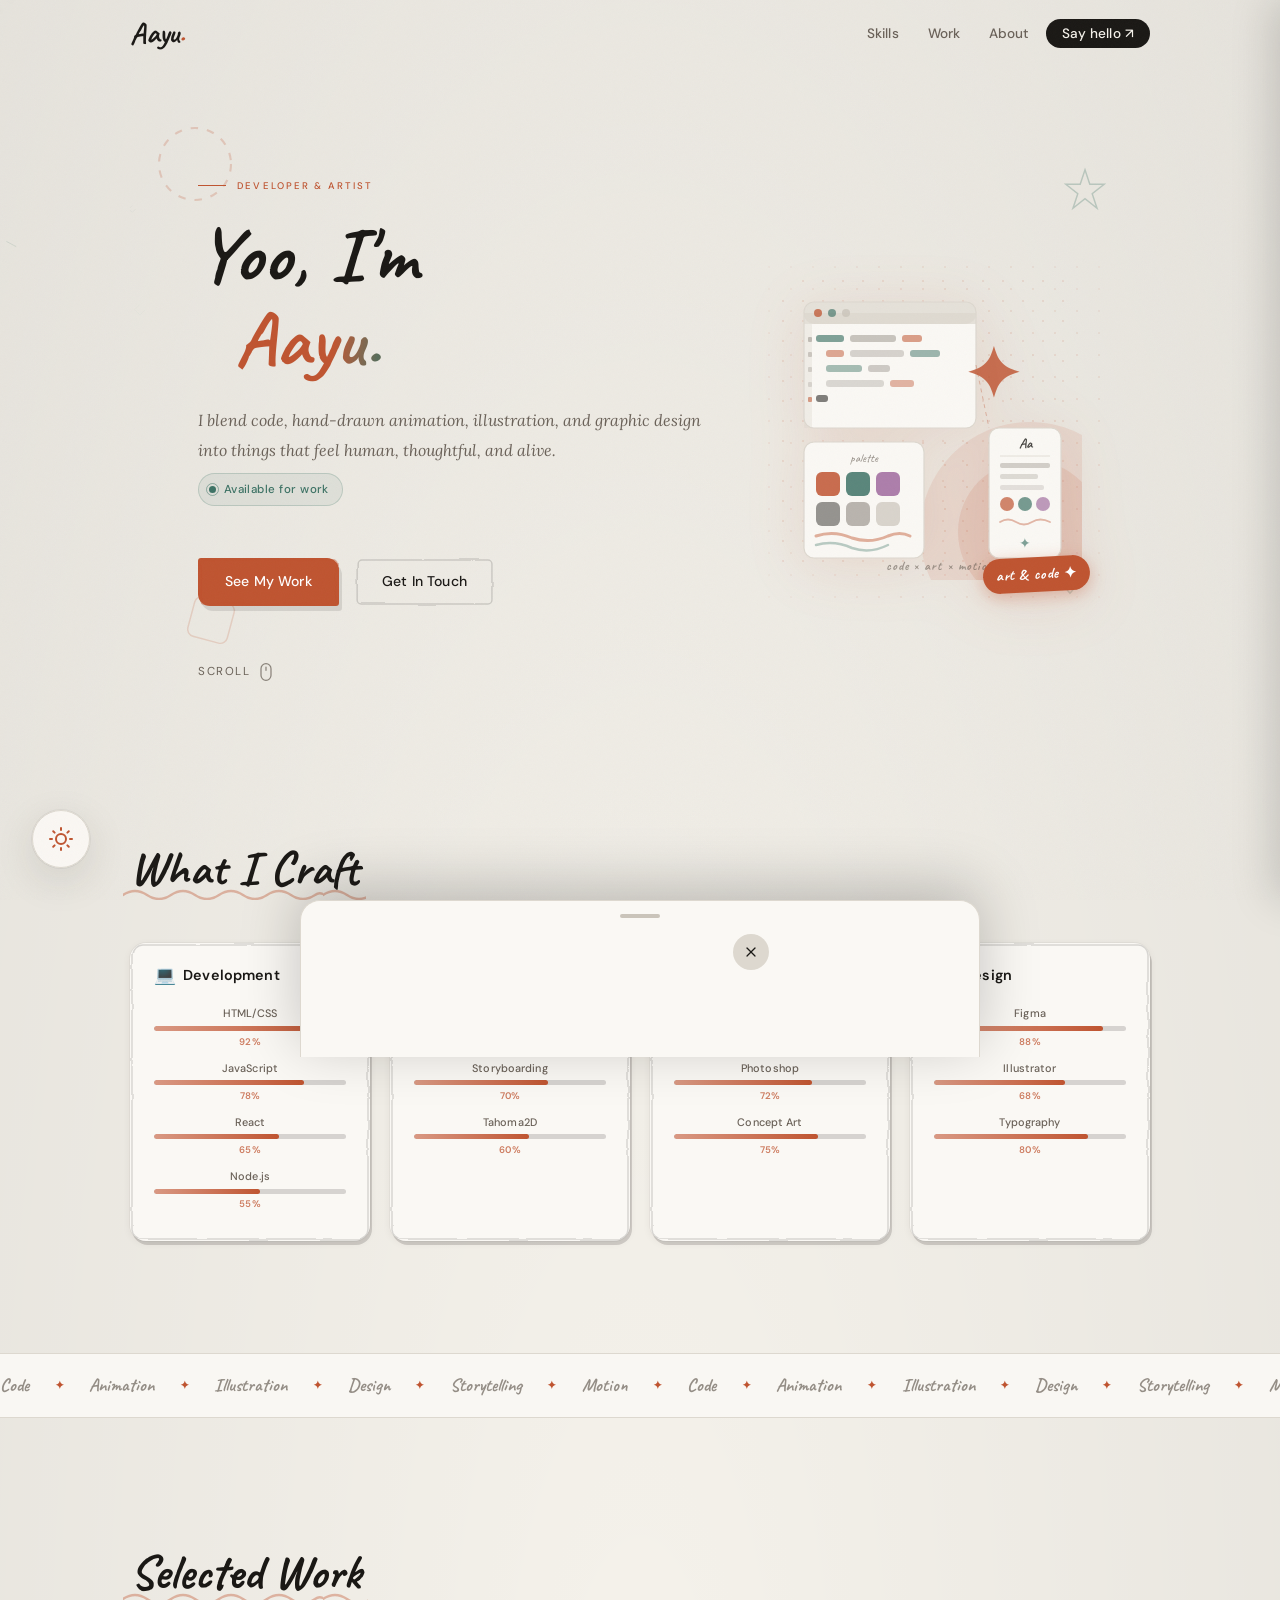
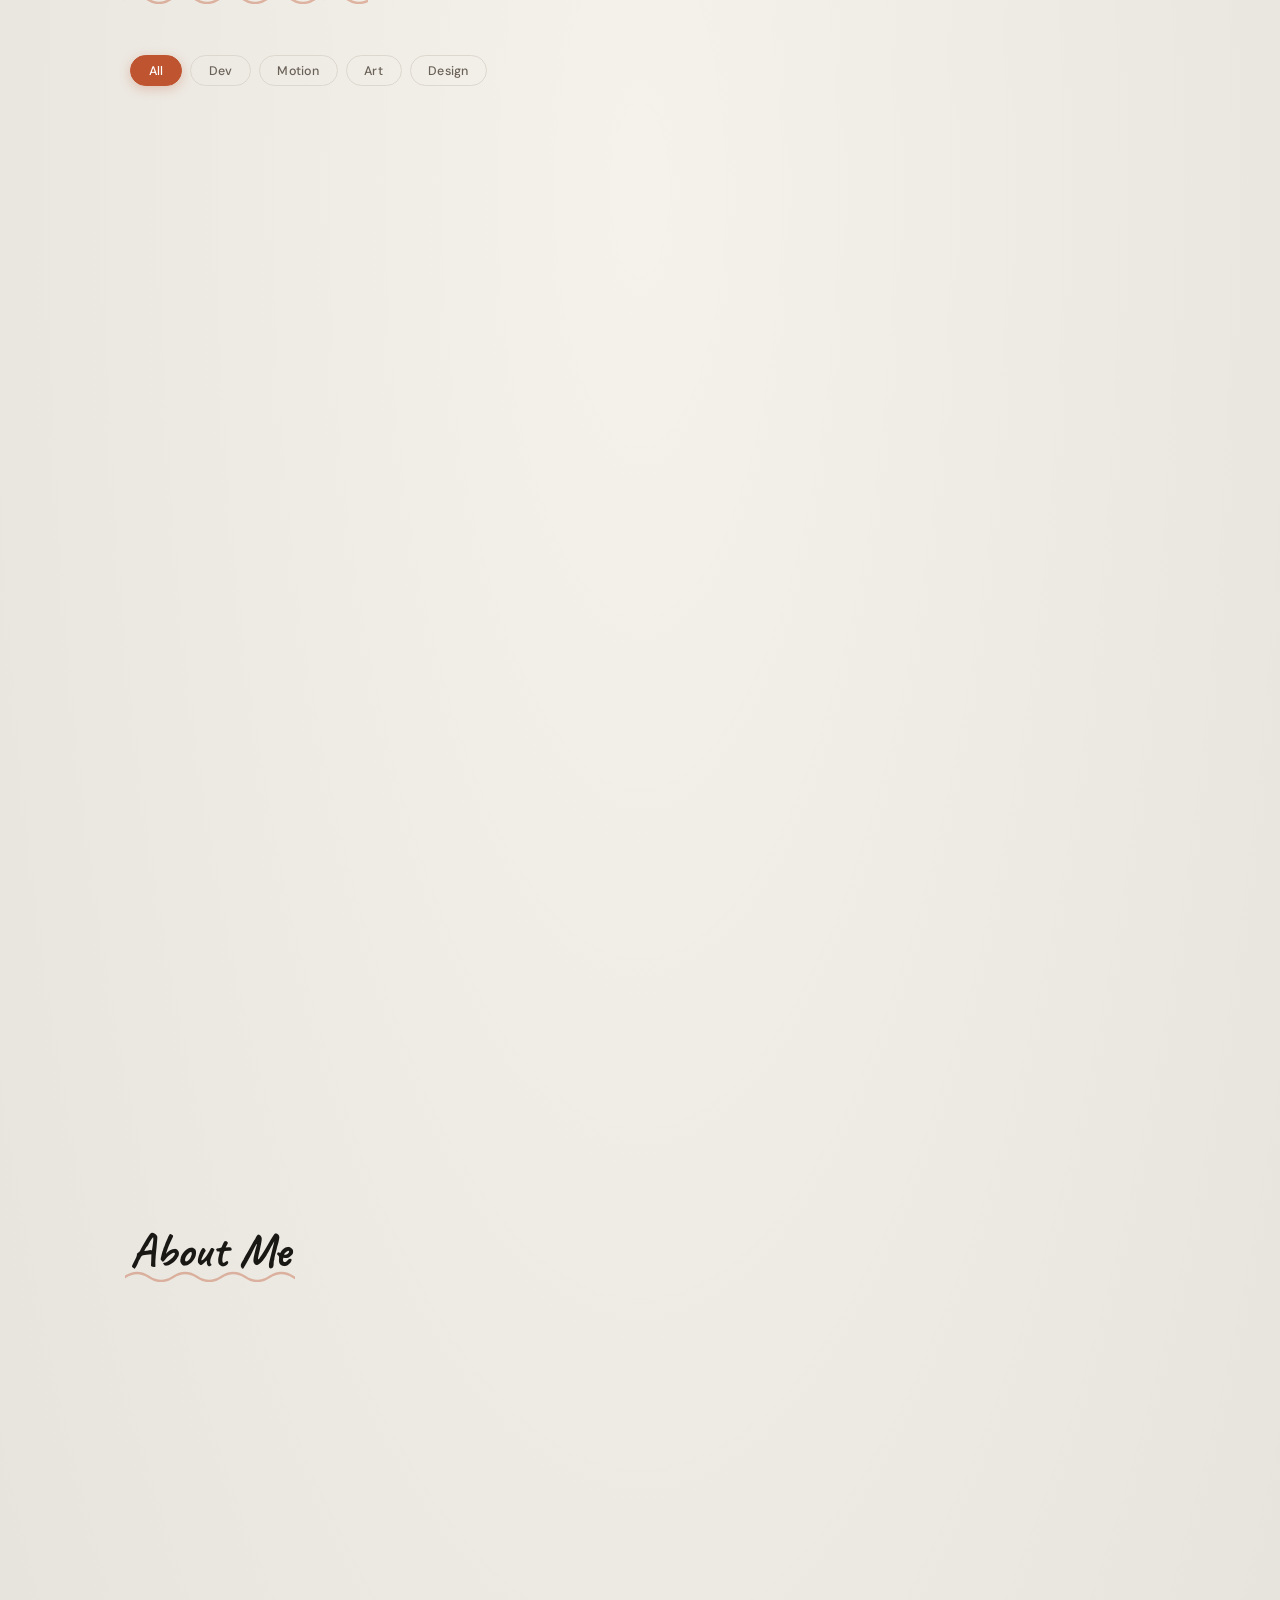
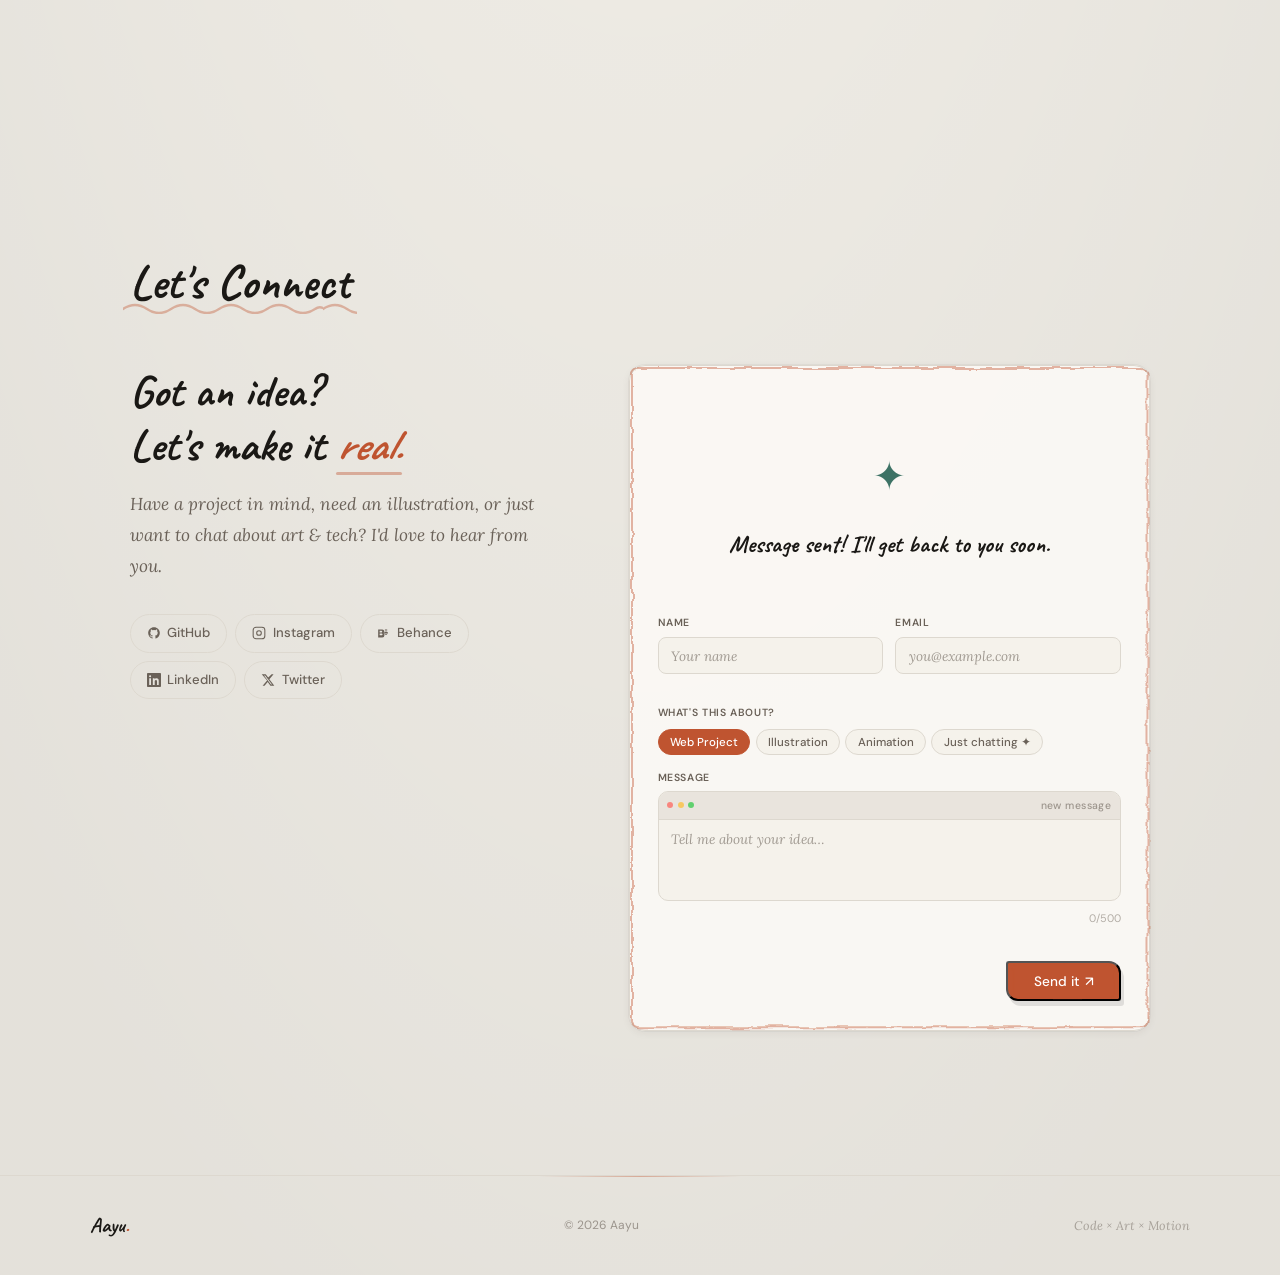
==== commit 256c142a: "Update" ====
--- a/index.html
+++ b/index.html
@@ -376,7 +376,7 @@
                               letter-spacing="0.08em" opacity="0.6">code × art × motion</text>
                     </svg>
                     <!-- Floating badge -->
-                    <div class="hero-art-badge">available ✦</div>
+                    <div class="hero-art-badge">art &amp; code ✦</div>
                 </div>
             </header>
 
@@ -854,14 +854,6 @@
                             just want to chat about art &amp; tech? I'd love to
                             hear from you.
                         </p>
-                        <div class="contact-email-action">
-                            <button class="copy-email-btn sk-wrap" id="copyEmailBtn" aria-label="Copy email address">
-                                <svg class="sk-svg" aria-hidden="true"><rect rx="99"/></svg>
-                                <svg viewBox="0 0 24 24" fill="none" stroke="currentColor" stroke-width="1.8" stroke-linecap="round" stroke-linejoin="round" aria-hidden="true" width="14" height="14"><rect x="9" y="9" width="13" height="13" rx="2"/><path d="M5 15H4a2 2 0 0 1-2-2V4a2 2 0 0 1 2-2h9a2 2 0 0 1 2 2v1"/></svg>
-                                <span class="copy-email-text">aayu@example.com</span>
-                                <span class="copy-email-confirm" aria-hidden="true">✓ Copied!</span>
-                            </button>
-                        </div>
                         <div class="socials">
                             <a href="#" aria-label="GitHub">
                                 <svg viewBox="0 0 24 24" fill="currentColor" aria-hidden="true"><path d="M12 2C6.477 2 2 6.477 2 12c0 4.418 2.865 8.166 6.839 9.489.5.092.682-.217.682-.482 0-.237-.009-.868-.013-1.703-2.782.604-3.369-1.34-3.369-1.34-.454-1.156-1.11-1.463-1.11-1.463-.908-.62.069-.608.069-.608 1.003.07 1.531 1.03 1.531 1.03.892 1.529 2.341 1.087 2.91.832.092-.647.35-1.088.636-1.338-2.22-.253-4.555-1.11-4.555-4.943 0-1.091.39-1.984 1.029-2.683-.103-.253-.446-1.27.098-2.647 0 0 .84-.269 2.75 1.025A9.578 9.578 0 0 1 12 6.836a9.59 9.59 0 0 1 2.504.337c1.909-1.294 2.747-1.025 2.747-1.025.546 1.377.202 2.394.1 2.647.64.699 1.028 1.592 1.028 2.683 0 3.842-2.339 4.687-4.566 4.935.359.309.678.919.678 1.852 0 1.336-.012 2.415-.012 2.743 0 .267.18.578.688.48C19.138 20.163 22 16.418 22 12c0-5.523-4.477-10-10-10z"/></svg>
--- a/style.css
+++ b/style.css
@@ -2210,6 +2210,11 @@
         padding: 1.75rem 1.5rem;
     }
 }
+@media (max-width: 768px) {
+    h1 {
+        font-size: clamp(3.2rem, 11vw, 4.8rem);
+    }
+}
 @media (max-width: 480px) {
     .hero-actions {
         gap: 0.75rem;
@@ -2235,7 +2240,7 @@
     }
     .stat-item:last-child { border-bottom: none; }
     h1 {
-        font-size: clamp(2.6rem, 10vw, 3.5rem);
+        font-size: clamp(3rem, 12vw, 4.2rem);
     }
     .contact-big-cta {
         font-size: 1.9rem;
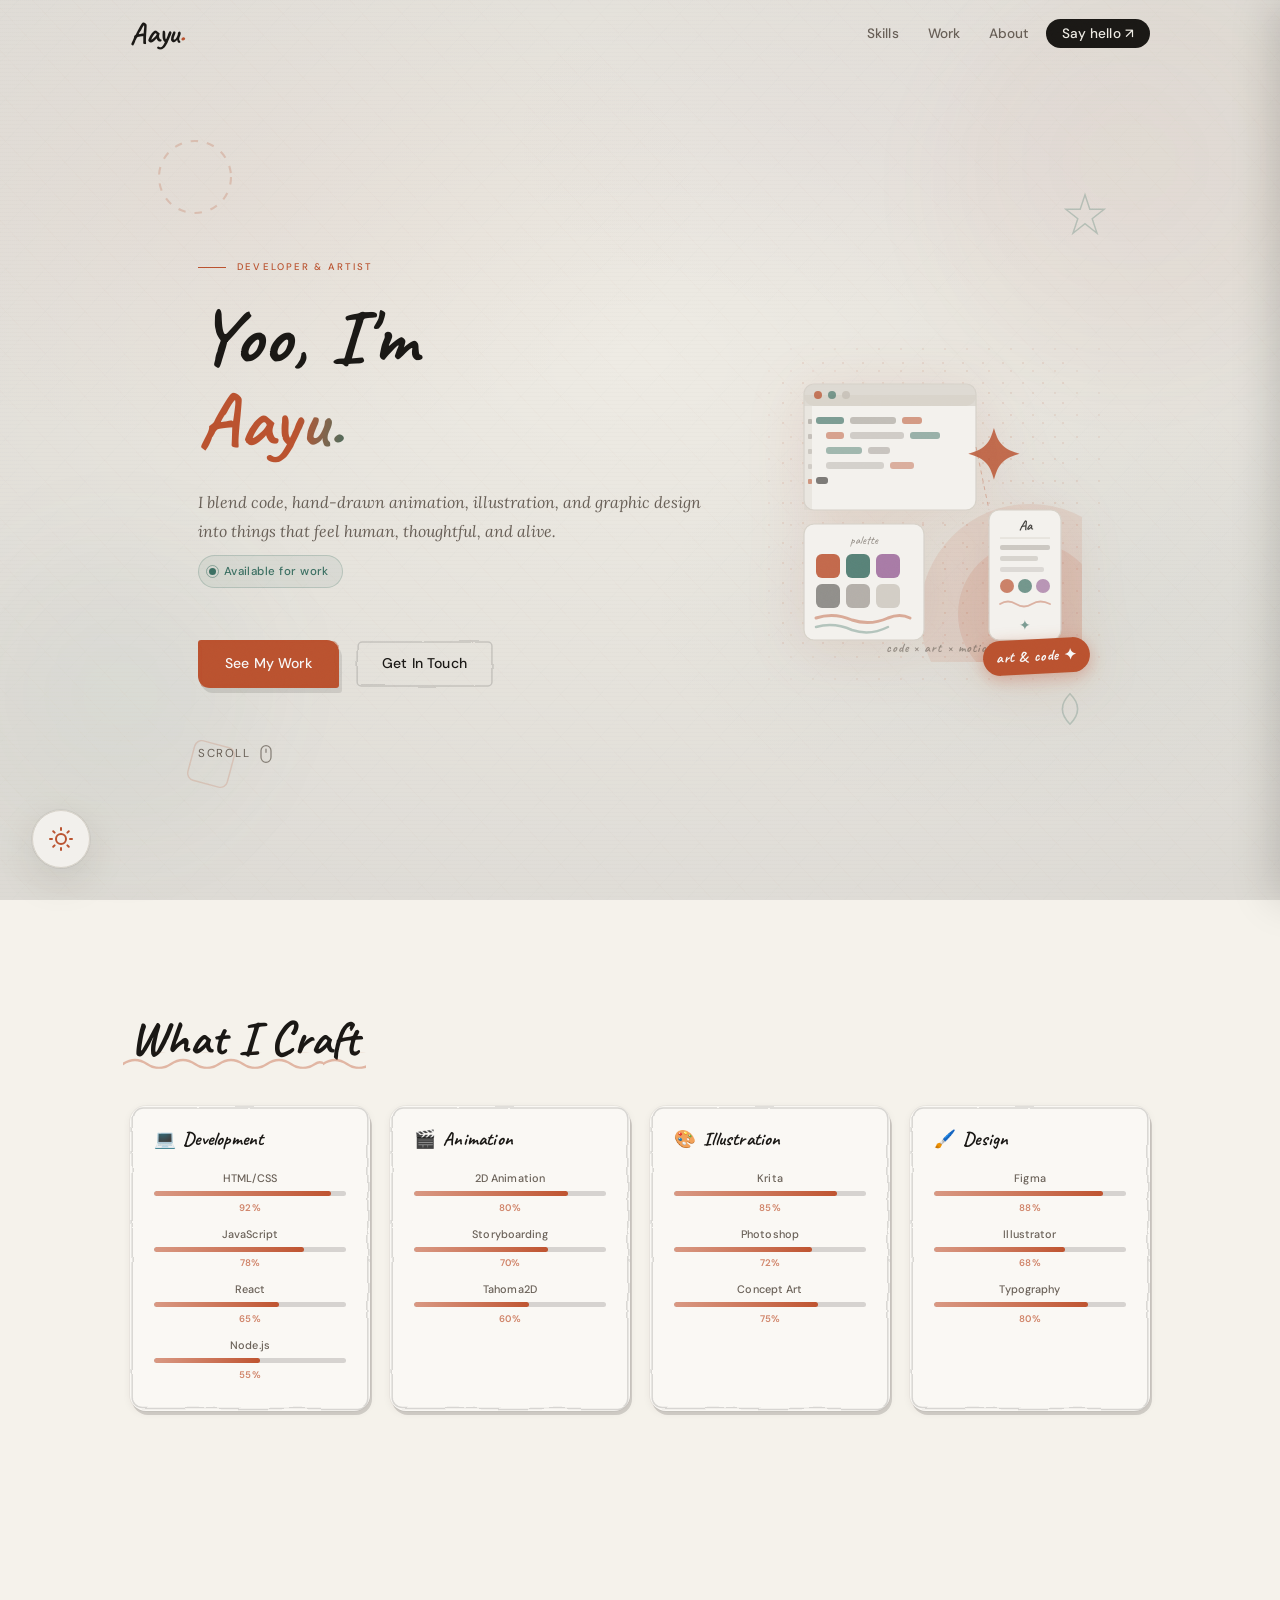
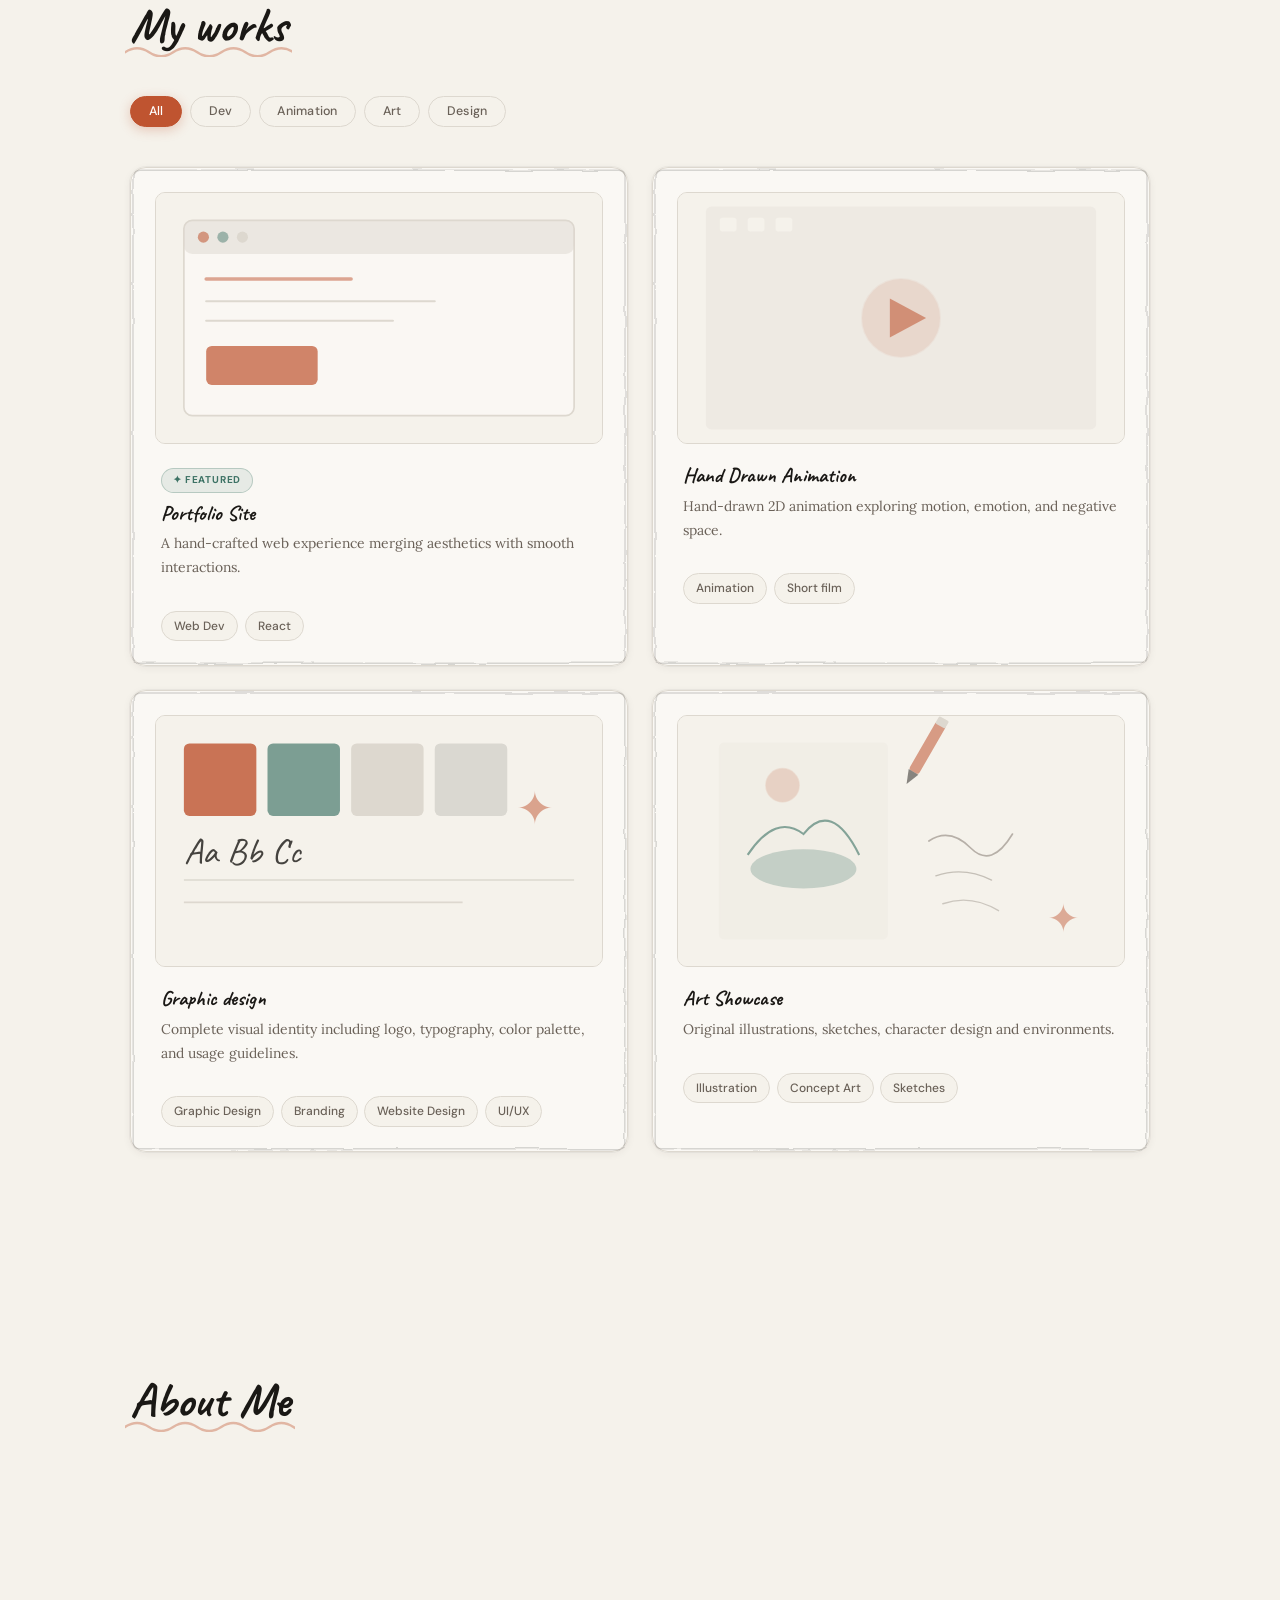
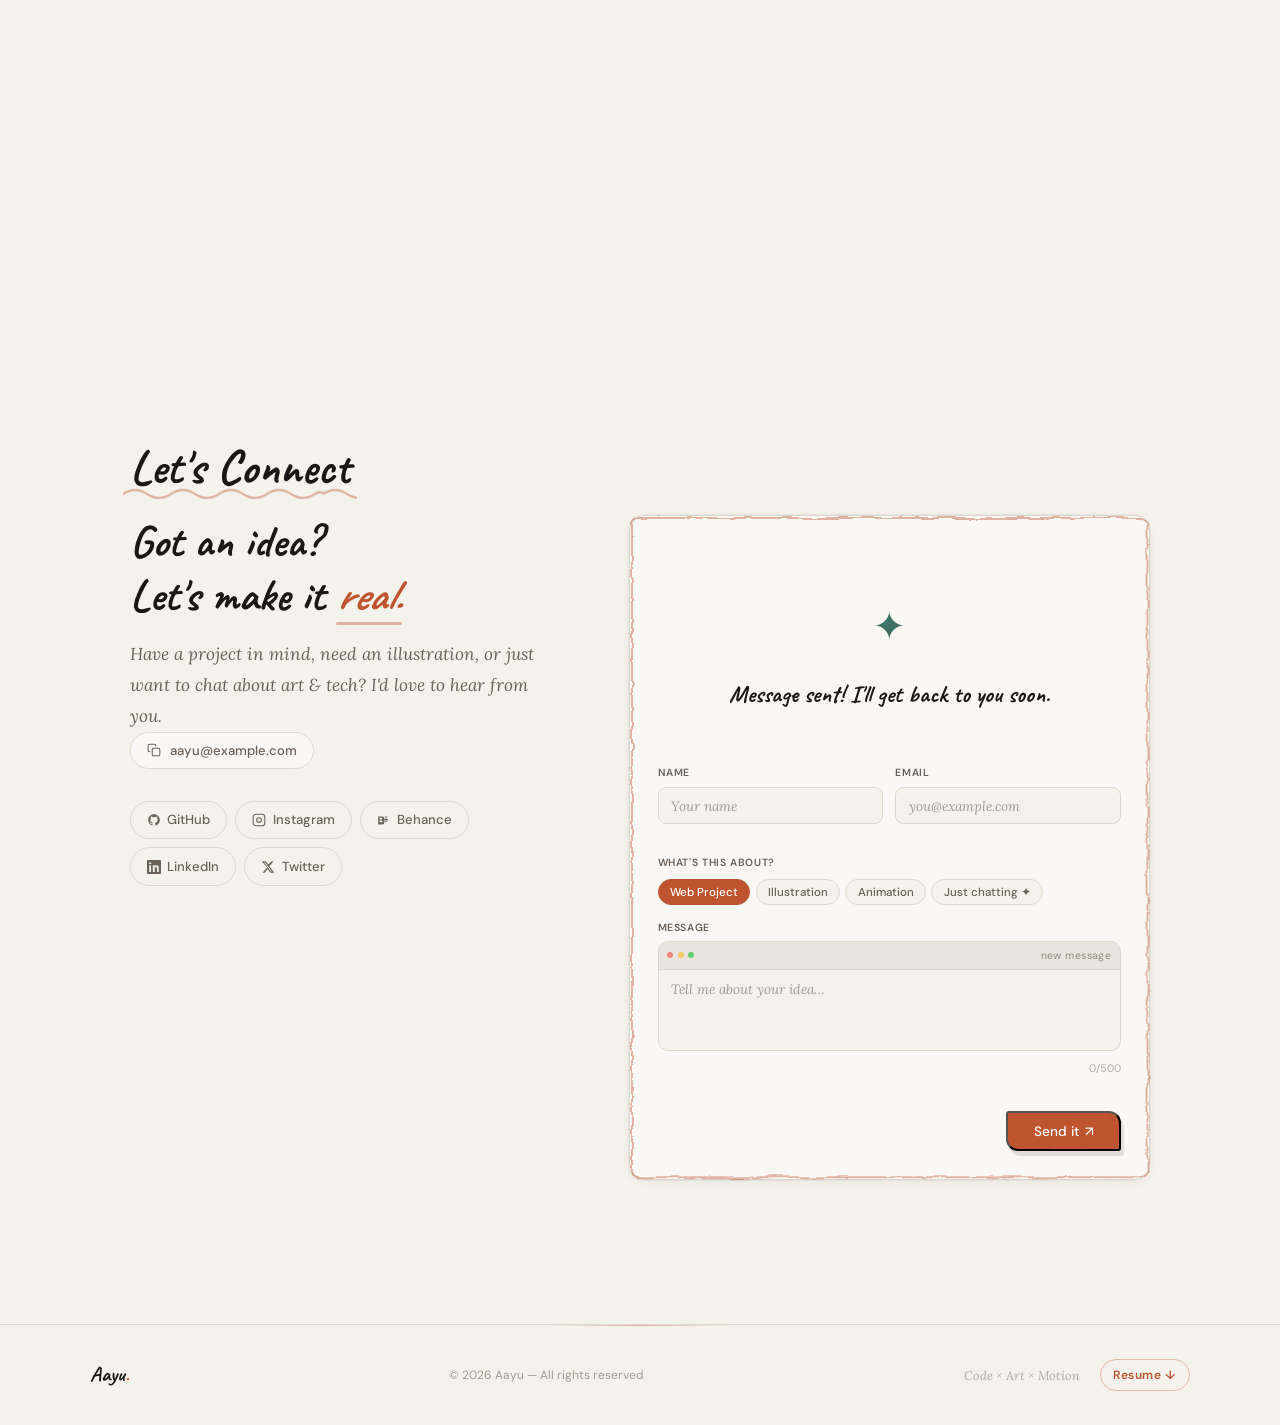
==== commit dc1bd7a3: "updated" ====
--- a/index.html
+++ b/index.html
@@ -3,10 +3,16 @@
     <head>
         <meta charset="UTF-8" />
         <meta name="viewport" content="width=device-width,initial-scale=1.0" />
-        <meta name="description" content="Aayu — Developer &amp; Artist blending code, animation, illustration, and design." />
+        <meta
+            name="description"
+            content="Aayu — Developer &amp; Artist blending code, animation, illustration, and design."
+        />
         <meta name="theme-color" content="#bf5430" />
         <meta property="og:title" content="Aayu — Developer &amp; Artist" />
-        <meta property="og:description" content="I blend code, hand-drawn animation, illustration, and graphic design into things that feel human, thoughtful, and alive." />
+        <meta
+            property="og:description"
+            content="I blend code, hand-drawn animation, illustration, and graphic design into things that feel human, thoughtful, and alive."
+        />
         <meta property="og:type" content="website" />
         <title>Aayu — Developer & Artist</title>
         <link rel="preconnect" href="https://fonts.googleapis.com" />
@@ -20,7 +26,12 @@
     </head>
     <body>
         <div id="progress-bar" aria-hidden="true"></div>
-        <div class="sr-only" aria-live="polite" id="announcement" aria-atomic="true"></div>
+        <div
+            class="sr-only"
+            aria-live="polite"
+            id="announcement"
+            aria-atomic="true"
+        ></div>
         <div id="cursor-dot" aria-hidden="true"></div>
         <div id="cursor-ring" aria-hidden="true"></div>
         <div id="cursor-glow" aria-hidden="true"></div>
@@ -196,20 +207,73 @@
         <main>
             <!-- HERO -->
             <header class="hero" id="hero">
-                <canvas class="hero-particles" id="heroParticles" aria-hidden="true"></canvas>
+                <canvas
+                    class="hero-particles"
+                    id="heroParticles"
+                    aria-hidden="true"
+                ></canvas>
                 <!-- Floating doodles -->
+
                 <div class="hero-doodles" aria-hidden="true">
-                    <svg class="doodle doodle-1" viewBox="0 0 60 60" xmlns="http://www.w3.org/2000/svg">
-                        <circle cx="30" cy="30" r="24" fill="none" stroke="var(--accent)" stroke-width="1.4" opacity="0.22" stroke-dasharray="5 6"/>
+                    <svg
+                        class="doodle doodle-1"
+                        viewBox="0 0 60 60"
+                        xmlns="http://www.w3.org/2000/svg"
+                    >
+                        <circle
+                            cx="30"
+                            cy="30"
+                            r="24"
+                            fill="none"
+                            stroke="var(--accent)"
+                            stroke-width="1.4"
+                            opacity="0.22"
+                            stroke-dasharray="5 6"
+                        />
                     </svg>
-                    <svg class="doodle doodle-2" viewBox="0 0 40 40" xmlns="http://www.w3.org/2000/svg">
-                        <path d="M20 4 L24 16 L36 16 L26 24 L30 36 L20 28 L10 36 L14 24 L4 16 L16 16 Z" fill="none" stroke="var(--accent2)" stroke-width="1.2" opacity="0.28"/>
+                    <svg
+                        class="doodle doodle-2"
+                        viewBox="0 0 40 40"
+                        xmlns="http://www.w3.org/2000/svg"
+                    >
+                        <path
+                            d="M20 4 L24 16 L36 16 L26 24 L30 36 L20 28 L10 36 L14 24 L4 16 L16 16 Z"
+                            fill="none"
+                            stroke="var(--accent2)"
+                            stroke-width="1.2"
+                            opacity="0.28"
+                        />
                     </svg>
-                    <svg class="doodle doodle-3" viewBox="0 0 50 50" xmlns="http://www.w3.org/2000/svg">
-                        <rect x="8" y="8" width="34" height="34" rx="6" fill="none" stroke="var(--accent)" stroke-width="1.2" opacity="0.18" transform="rotate(15 25 25)"/>
+                    <svg
+                        class="doodle doodle-3"
+                        viewBox="0 0 50 50"
+                        xmlns="http://www.w3.org/2000/svg"
+                    >
+                        <rect
+                            x="8"
+                            y="8"
+                            width="34"
+                            height="34"
+                            rx="6"
+                            fill="none"
+                            stroke="var(--accent)"
+                            stroke-width="1.2"
+                            opacity="0.18"
+                            transform="rotate(15 25 25)"
+                        />
                     </svg>
-                    <svg class="doodle doodle-4" viewBox="0 0 30 30" xmlns="http://www.w3.org/2000/svg">
-                        <path d="M15 3 Q27 15 15 27 Q3 15 15 3Z" fill="none" stroke="var(--accent2)" stroke-width="1.2" opacity="0.25"/>
+                    <svg
+                        class="doodle doodle-4"
+                        viewBox="0 0 30 30"
+                        xmlns="http://www.w3.org/2000/svg"
+                    >
+                        <path
+                            d="M15 3 Q27 15 15 27 Q3 15 15 3Z"
+                            fill="none"
+                            stroke="var(--accent2)"
+                            stroke-width="1.2"
+                            opacity="0.25"
+                        />
                     </svg>
                 </div>
                 <div class="hero-content">
@@ -240,7 +304,6 @@
                                 <rect rx="4" />
                             </svg>
                         </a>
-
                     </div>
                     <div class="hero-scroll-hint" aria-hidden="true">
                         <span>scroll</span>
@@ -263,117 +326,511 @@
                     </div>
                 </div>
                 <div class="hero-art" aria-hidden="true">
-                    <svg viewBox="0 0 300 300" xmlns="http://www.w3.org/2000/svg">
+                    <svg
+                        viewBox="0 0 300 300"
+                        xmlns="http://www.w3.org/2000/svg"
+                    >
                         <defs>
-                            <pattern id="dotgrid" x="0" y="0" width="20" height="20" patternUnits="userSpaceOnUse">
-                                <circle cx="1" cy="1" r="1" fill="var(--accent)" opacity="0.15"/>
+                            <pattern
+                                id="dotgrid"
+                                x="0"
+                                y="0"
+                                width="20"
+                                height="20"
+                                patternUnits="userSpaceOnUse"
+                            >
+                                <circle
+                                    cx="1"
+                                    cy="1"
+                                    r="1"
+                                    fill="var(--accent)"
+                                    opacity="0.15"
+                                />
                             </pattern>
                         </defs>
 
                         <!-- Dot grid bg -->
-                        <rect width="300" height="300" fill="url(#dotgrid)" rx="20"/>
+                        <rect
+                            width="300"
+                            height="300"
+                            fill="url(#dotgrid)"
+                            rx="20"
+                        />
 
                         <!-- ─── Large accent circle (bottom-right, partially clipped) ─── -->
-                        <clipPath id="artclip"><rect width="300" height="300" rx="20"/></clipPath>
+                        <clipPath id="artclip">
+                            <rect width="300" height="300" rx="20" />
+                        </clipPath>
                         <g clip-path="url(#artclip)">
-                            <circle cx="248" cy="252" r="110" fill="var(--accent)" opacity="0.10"/>
-                            <circle cx="248" cy="252" r="72" fill="var(--accent)" opacity="0.12"/>
+                            <circle
+                                cx="248"
+                                cy="252"
+                                r="110"
+                                fill="var(--accent)"
+                                opacity="0.10"
+                            />
+                            <circle
+                                cx="248"
+                                cy="252"
+                                r="72"
+                                fill="var(--accent)"
+                                opacity="0.12"
+                            />
                         </g>
 
                         <!-- ─── Code editor card (top half) ─── -->
-                        <rect x="22" y="22" width="172" height="126" rx="10"
-                              fill="var(--surface-solid)" stroke="var(--border)" stroke-width="1.2"/>
+                        <rect
+                            x="22"
+                            y="22"
+                            width="172"
+                            height="126"
+                            rx="10"
+                            fill="var(--surface-solid)"
+                            stroke="var(--border)"
+                            stroke-width="1.2"
+                        />
                         <!-- Titlebar -->
-                        <rect x="22" y="22" width="172" height="22" rx="10"
-                              fill="var(--border)" opacity="0.7"/>
-                        <rect x="22" y="33" width="172" height="11" fill="var(--border)" opacity="0.7"/>
+                        <rect
+                            x="22"
+                            y="22"
+                            width="172"
+                            height="22"
+                            rx="10"
+                            fill="var(--border)"
+                            opacity="0.7"
+                        />
+                        <rect
+                            x="22"
+                            y="33"
+                            width="172"
+                            height="11"
+                            fill="var(--border)"
+                            opacity="0.7"
+                        />
                         <!-- Traffic lights -->
-                        <circle cx="36" cy="33" r="4" fill="var(--accent)" opacity="0.75"/>
-                        <circle cx="50" cy="33" r="4" fill="var(--accent2)" opacity="0.65"/>
-                        <circle cx="64" cy="33" r="4" fill="var(--border-strong)" opacity="0.8"/>
+                        <circle
+                            cx="36"
+                            cy="33"
+                            r="4"
+                            fill="var(--accent)"
+                            opacity="0.75"
+                        />
+                        <circle
+                            cx="50"
+                            cy="33"
+                            r="4"
+                            fill="var(--accent2)"
+                            opacity="0.65"
+                        />
+                        <circle
+                            cx="64"
+                            cy="33"
+                            r="4"
+                            fill="var(--border-strong)"
+                            opacity="0.8"
+                        />
 
                         <!-- Code lines (syntax-coloured) -->
                         <!-- line 1 -->
-                        <rect x="34" y="55" width="28" height="7" rx="3" fill="var(--accent2)" opacity="0.65"/>
-                        <rect x="68" y="55" width="46" height="7" rx="3" fill="var(--muted)" opacity="0.35"/>
-                        <rect x="120" y="55" width="20" height="7" rx="3" fill="var(--accent)" opacity="0.55"/>
+                        <rect
+                            x="34"
+                            y="55"
+                            width="28"
+                            height="7"
+                            rx="3"
+                            fill="var(--accent2)"
+                            opacity="0.65"
+                        />
+                        <rect
+                            x="68"
+                            y="55"
+                            width="46"
+                            height="7"
+                            rx="3"
+                            fill="var(--muted)"
+                            opacity="0.35"
+                        />
+                        <rect
+                            x="120"
+                            y="55"
+                            width="20"
+                            height="7"
+                            rx="3"
+                            fill="var(--accent)"
+                            opacity="0.55"
+                        />
                         <!-- line 2 -->
-                        <rect x="44" y="70" width="18" height="7" rx="3" fill="var(--accent)" opacity="0.5"/>
-                        <rect x="68" y="70" width="54" height="7" rx="3" fill="var(--muted)" opacity="0.25"/>
-                        <rect x="128" y="70" width="30" height="7" rx="3" fill="var(--accent2)" opacity="0.5"/>
+                        <rect
+                            x="44"
+                            y="70"
+                            width="18"
+                            height="7"
+                            rx="3"
+                            fill="var(--accent)"
+                            opacity="0.5"
+                        />
+                        <rect
+                            x="68"
+                            y="70"
+                            width="54"
+                            height="7"
+                            rx="3"
+                            fill="var(--muted)"
+                            opacity="0.25"
+                        />
+                        <rect
+                            x="128"
+                            y="70"
+                            width="30"
+                            height="7"
+                            rx="3"
+                            fill="var(--accent2)"
+                            opacity="0.5"
+                        />
                         <!-- line 3 -->
-                        <rect x="44" y="85" width="36" height="7" rx="3" fill="var(--accent2)" opacity="0.45"/>
-                        <rect x="86" y="85" width="22" height="7" rx="3" fill="var(--muted)" opacity="0.3"/>
+                        <rect
+                            x="44"
+                            y="85"
+                            width="36"
+                            height="7"
+                            rx="3"
+                            fill="var(--accent2)"
+                            opacity="0.45"
+                        />
+                        <rect
+                            x="86"
+                            y="85"
+                            width="22"
+                            height="7"
+                            rx="3"
+                            fill="var(--muted)"
+                            opacity="0.3"
+                        />
                         <!-- line 4 -->
-                        <rect x="44" y="100" width="58" height="7" rx="3" fill="var(--muted)" opacity="0.22"/>
-                        <rect x="108" y="100" width="24" height="7" rx="3" fill="var(--accent)" opacity="0.42"/>
+                        <rect
+                            x="44"
+                            y="100"
+                            width="58"
+                            height="7"
+                            rx="3"
+                            fill="var(--muted)"
+                            opacity="0.22"
+                        />
+                        <rect
+                            x="108"
+                            y="100"
+                            width="24"
+                            height="7"
+                            rx="3"
+                            fill="var(--accent)"
+                            opacity="0.42"
+                        />
                         <!-- line 5: cursor blink -->
-                        <rect x="34" y="115" width="12" height="7" rx="3" fill="var(--text)" opacity="0.55" class="art-cursor"/>
+                        <rect
+                            x="34"
+                            y="115"
+                            width="12"
+                            height="7"
+                            rx="3"
+                            fill="var(--text)"
+                            opacity="0.55"
+                            class="art-cursor"
+                        />
                         <!-- line number gutter -->
-                        <rect x="22" y="44" width="8" height="104" fill="var(--border)" opacity="0.35"/>
-                        <rect x="26" y="57" width="4" height="5" rx="1" fill="var(--muted)" opacity="0.35"/>
-                        <rect x="26" y="72" width="4" height="5" rx="1" fill="var(--muted)" opacity="0.28"/>
-                        <rect x="26" y="87" width="4" height="5" rx="1" fill="var(--muted)" opacity="0.22"/>
-                        <rect x="26" y="102" width="4" height="5" rx="1" fill="var(--muted)" opacity="0.18"/>
-                        <rect x="26" y="117" width="4" height="5" rx="1" fill="var(--accent)" opacity="0.55"/>
+                        <rect
+                            x="22"
+                            y="44"
+                            width="8"
+                            height="104"
+                            fill="var(--border)"
+                            opacity="0.35"
+                        />
+                        <rect
+                            x="26"
+                            y="57"
+                            width="4"
+                            height="5"
+                            rx="1"
+                            fill="var(--muted)"
+                            opacity="0.35"
+                        />
+                        <rect
+                            x="26"
+                            y="72"
+                            width="4"
+                            height="5"
+                            rx="1"
+                            fill="var(--muted)"
+                            opacity="0.28"
+                        />
+                        <rect
+                            x="26"
+                            y="87"
+                            width="4"
+                            height="5"
+                            rx="1"
+                            fill="var(--muted)"
+                            opacity="0.22"
+                        />
+                        <rect
+                            x="26"
+                            y="102"
+                            width="4"
+                            height="5"
+                            rx="1"
+                            fill="var(--muted)"
+                            opacity="0.18"
+                        />
+                        <rect
+                            x="26"
+                            y="117"
+                            width="4"
+                            height="5"
+                            rx="1"
+                            fill="var(--accent)"
+                            opacity="0.55"
+                        />
 
                         <!-- ─── Colour palette card (bottom-left) ─── -->
-                        <rect x="22" y="162" width="120" height="116" rx="10"
-                              fill="var(--surface-solid)" stroke="var(--border)" stroke-width="1.2"/>
+                        <rect
+                            x="22"
+                            y="162"
+                            width="120"
+                            height="116"
+                            rx="10"
+                            fill="var(--surface-solid)"
+                            stroke="var(--border)"
+                            stroke-width="1.2"
+                        />
                         <!-- palette title -->
-                        <text x="82" y="182" font-family="Caveat,cursive" font-size="12"
-                              fill="var(--muted)" text-anchor="middle" opacity="0.7">palette</text>
+                        <text
+                            x="82"
+                            y="182"
+                            font-family="Caveat,cursive"
+                            font-size="12"
+                            fill="var(--muted)"
+                            text-anchor="middle"
+                            opacity="0.7"
+                        >
+                            palette
+                        </text>
                         <!-- swatches row 1 -->
-                        <rect x="34" y="192" width="24" height="24" rx="6" fill="var(--accent)" opacity="0.85"/>
-                        <rect x="64" y="192" width="24" height="24" rx="6" fill="var(--accent2)" opacity="0.85"/>
-                        <rect x="94" y="192" width="24" height="24" rx="6" fill="var(--accent3)" opacity="0.7"/>
+                        <rect
+                            x="34"
+                            y="192"
+                            width="24"
+                            height="24"
+                            rx="6"
+                            fill="var(--accent)"
+                            opacity="0.85"
+                        />
+                        <rect
+                            x="64"
+                            y="192"
+                            width="24"
+                            height="24"
+                            rx="6"
+                            fill="var(--accent2)"
+                            opacity="0.85"
+                        />
+                        <rect
+                            x="94"
+                            y="192"
+                            width="24"
+                            height="24"
+                            rx="6"
+                            fill="var(--accent3)"
+                            opacity="0.7"
+                        />
                         <!-- swatches row 2 -->
-                        <rect x="34" y="222" width="24" height="24" rx="6" fill="var(--text)" opacity="0.45"/>
-                        <rect x="64" y="222" width="24" height="24" rx="6" fill="var(--muted)" opacity="0.45"/>
-                        <rect x="94" y="222" width="24" height="24" rx="6" fill="var(--border-strong)" opacity="0.7"/>
+                        <rect
+                            x="34"
+                            y="222"
+                            width="24"
+                            height="24"
+                            rx="6"
+                            fill="var(--text)"
+                            opacity="0.45"
+                        />
+                        <rect
+                            x="64"
+                            y="222"
+                            width="24"
+                            height="24"
+                            rx="6"
+                            fill="var(--muted)"
+                            opacity="0.45"
+                        />
+                        <rect
+                            x="94"
+                            y="222"
+                            width="24"
+                            height="24"
+                            rx="6"
+                            fill="var(--border-strong)"
+                            opacity="0.7"
+                        />
                         <!-- brush strokes below swatches -->
-                        <path d="M34 256 Q52 250 70 258 Q88 264 106 256 Q118 251 128 256"
-                              fill="none" stroke="var(--accent)" stroke-width="3"
-                              stroke-linecap="round" opacity="0.45"/>
-                        <path d="M34 265 Q52 260 70 268 Q88 274 106 265"
-                              fill="none" stroke="var(--accent2)" stroke-width="2.5"
-                              stroke-linecap="round" opacity="0.35"/>
+                        <path
+                            d="M34 256 Q52 250 70 258 Q88 264 106 256 Q118 251 128 256"
+                            fill="none"
+                            stroke="var(--accent)"
+                            stroke-width="3"
+                            stroke-linecap="round"
+                            opacity="0.45"
+                        />
+                        <path
+                            d="M34 265 Q52 260 70 268 Q88 274 106 265"
+                            fill="none"
+                            stroke="var(--accent2)"
+                            stroke-width="2.5"
+                            stroke-linecap="round"
+                            opacity="0.35"
+                        />
 
                         <!-- ─── Star / brand mark (center-right zone) ─── -->
-                        <text x="210" y="118" font-family="Caveat,cursive" font-size="68"
-                              font-weight="700" fill="var(--accent)" text-anchor="middle"
-                              opacity="0.82" class="art-star">✦</text>
+                        <text
+                            x="210"
+                            y="118"
+                            font-family="Caveat,cursive"
+                            font-size="68"
+                            font-weight="700"
+                            fill="var(--accent)"
+                            text-anchor="middle"
+                            opacity="0.82"
+                            class="art-star"
+                        >
+                            ✦
+                        </text>
 
                         <!-- ─── Typography tester card (right side, tall) ─── -->
-                        <rect x="207" y="148" width="72" height="130" rx="10"
-                              fill="var(--surface-solid)" stroke="var(--border)" stroke-width="1.2"/>
-                        <text x="243" y="168" font-family="Caveat,cursive" font-size="14"
-                              font-weight="700" fill="var(--text)" text-anchor="middle" opacity="0.8">Aa</text>
-                        <line x1="218" y1="176" x2="268" y2="176" stroke="var(--border)" stroke-width="0.8"/>
-                        <rect x="218" y="183" width="50" height="5" rx="2" fill="var(--muted)" opacity="0.28"/>
-                        <rect x="218" y="194" width="38" height="5" rx="2" fill="var(--muted)" opacity="0.20"/>
-                        <rect x="218" y="205" width="44" height="5" rx="2" fill="var(--muted)" opacity="0.16"/>
+                        <rect
+                            x="207"
+                            y="148"
+                            width="72"
+                            height="130"
+                            rx="10"
+                            fill="var(--surface-solid)"
+                            stroke="var(--border)"
+                            stroke-width="1.2"
+                        />
+                        <text
+                            x="243"
+                            y="168"
+                            font-family="Caveat,cursive"
+                            font-size="14"
+                            font-weight="700"
+                            fill="var(--text)"
+                            text-anchor="middle"
+                            opacity="0.8"
+                        >
+                            Aa
+                        </text>
+                        <line
+                            x1="218"
+                            y1="176"
+                            x2="268"
+                            y2="176"
+                            stroke="var(--border)"
+                            stroke-width="0.8"
+                        />
+                        <rect
+                            x="218"
+                            y="183"
+                            width="50"
+                            height="5"
+                            rx="2"
+                            fill="var(--muted)"
+                            opacity="0.28"
+                        />
+                        <rect
+                            x="218"
+                            y="194"
+                            width="38"
+                            height="5"
+                            rx="2"
+                            fill="var(--muted)"
+                            opacity="0.20"
+                        />
+                        <rect
+                            x="218"
+                            y="205"
+                            width="44"
+                            height="5"
+                            rx="2"
+                            fill="var(--muted)"
+                            opacity="0.16"
+                        />
                         <!-- Mini colour dots -->
-                        <circle cx="225" cy="224" r="7" fill="var(--accent)" opacity="0.7"/>
-                        <circle cx="243" cy="224" r="7" fill="var(--accent2)" opacity="0.7"/>
-                        <circle cx="261" cy="224" r="7" fill="var(--accent3)" opacity="0.55"/>
+                        <circle
+                            cx="225"
+                            cy="224"
+                            r="7"
+                            fill="var(--accent)"
+                            opacity="0.7"
+                        />
+                        <circle
+                            cx="243"
+                            cy="224"
+                            r="7"
+                            fill="var(--accent2)"
+                            opacity="0.7"
+                        />
+                        <circle
+                            cx="261"
+                            cy="224"
+                            r="7"
+                            fill="var(--accent3)"
+                            opacity="0.55"
+                        />
                         <!-- Wavy line -->
-                        <path d="M218 242 Q226 237 234 242 Q242 247 250 242 Q258 237 268 242"
-                              fill="none" stroke="var(--accent)" stroke-width="1.8"
-                              stroke-linecap="round" opacity="0.4"/>
+                        <path
+                            d="M218 242 Q226 237 234 242 Q242 247 250 242 Q258 237 268 242"
+                            fill="none"
+                            stroke="var(--accent)"
+                            stroke-width="1.8"
+                            stroke-linecap="round"
+                            opacity="0.4"
+                        />
                         <!-- small sparkle -->
-                        <text x="243" y="268" font-family="Caveat,cursive" font-size="14"
-                              fill="var(--accent2)" text-anchor="middle" opacity="0.65">✦</text>
+                        <text
+                            x="243"
+                            y="268"
+                            font-family="Caveat,cursive"
+                            font-size="14"
+                            fill="var(--accent2)"
+                            text-anchor="middle"
+                            opacity="0.65"
+                        >
+                            ✦
+                        </text>
 
                         <!-- ─── Connecting dashed line between cards ─── -->
-                        <line x1="194" y1="85" x2="207" y2="148"
-                              stroke="var(--accent)" stroke-width="1"
-                              stroke-dasharray="4 4" opacity="0.35"/>
+                        <line
+                            x1="194"
+                            y1="85"
+                            x2="207"
+                            y2="148"
+                            stroke="var(--accent)"
+                            stroke-width="1"
+                            stroke-dasharray="4 4"
+                            opacity="0.35"
+                        />
 
                         <!-- ─── Hand-lettered label ─── -->
-                        <text x="158" y="290" font-family="Caveat,cursive" font-size="13"
-                              font-weight="700" fill="var(--muted)" text-anchor="middle"
-                              letter-spacing="0.08em" opacity="0.6">code × art × motion</text>
+                        <text
+                            x="158"
+                            y="290"
+                            font-family="Caveat,cursive"
+                            font-size="13"
+                            font-weight="700"
+                            fill="var(--muted)"
+                            text-anchor="middle"
+                            letter-spacing="0.08em"
+                            opacity="0.6"
+                        >
+                            code × art × motion
+                        </text>
                     </svg>
                     <!-- Floating badge -->
                     <div class="hero-art-badge">art &amp; code ✦</div>
@@ -385,88 +842,219 @@
                 <div class="skills-heading"><h2>What I Craft</h2></div>
                 <div class="skills-grid">
                     <div class="skill-card sk-wrap reveal reveal-d1">
-                        <svg class="sk-svg" aria-hidden="true"><rect rx="10" /></svg>
+                        <svg class="sk-svg" aria-hidden="true">
+                            <rect rx="10" />
+                        </svg>
                         <div class="skill-cluster-header">
                             <span class="skill-icon">💻</span>
                             <span class="skill-cluster-name">Development</span>
                         </div>
-                            <div class="skill-bars">
-                            <div class="skill-bar-row"><span class="skill-bar-name">HTML/CSS</span><div class="skill-bar-track"><div class="skill-bar-fill" data-w="92"></div></div><span class="skill-bar-pct">92%</span></div>
-                            <div class="skill-bar-row"><span class="skill-bar-name">JavaScript</span><div class="skill-bar-track"><div class="skill-bar-fill" data-w="78"></div></div><span class="skill-bar-pct">78%</span></div>
-                            <div class="skill-bar-row"><span class="skill-bar-name">React</span><div class="skill-bar-track"><div class="skill-bar-fill" data-w="65"></div></div><span class="skill-bar-pct">65%</span></div>
-                            <div class="skill-bar-row"><span class="skill-bar-name">Node.js</span><div class="skill-bar-track"><div class="skill-bar-fill" data-w="55"></div></div><span class="skill-bar-pct">55%</span></div>
+                        <div class="skill-bars">
+                            <div class="skill-bar-row">
+                                <span class="skill-bar-name">HTML/CSS</span>
+                                <div class="skill-bar-track">
+                                    <div
+                                        class="skill-bar-fill"
+                                        data-w="92"
+                                    ></div>
+                                </div>
+                                <span class="skill-bar-pct">92%</span>
+                            </div>
+                            <div class="skill-bar-row">
+                                <span class="skill-bar-name">JavaScript</span>
+                                <div class="skill-bar-track">
+                                    <div
+                                        class="skill-bar-fill"
+                                        data-w="78"
+                                    ></div>
+                                </div>
+                                <span class="skill-bar-pct">78%</span>
+                            </div>
+                            <div class="skill-bar-row">
+                                <span class="skill-bar-name">React</span>
+                                <div class="skill-bar-track">
+                                    <div
+                                        class="skill-bar-fill"
+                                        data-w="65"
+                                    ></div>
+                                </div>
+                                <span class="skill-bar-pct">65%</span>
+                            </div>
+                            <div class="skill-bar-row">
+                                <span class="skill-bar-name">Node.js</span>
+                                <div class="skill-bar-track">
+                                    <div
+                                        class="skill-bar-fill"
+                                        data-w="55"
+                                    ></div>
+                                </div>
+                                <span class="skill-bar-pct">55%</span>
+                            </div>
                         </div>
                     </div>
                     <div class="skill-card sk-wrap reveal reveal-d2">
-                        <svg class="sk-svg" aria-hidden="true"><rect rx="10" /></svg>
+                        <svg class="sk-svg" aria-hidden="true">
+                            <rect rx="10" />
+                        </svg>
                         <div class="skill-cluster-header">
                             <span class="skill-icon">🎬</span>
                             <span class="skill-cluster-name">Animation</span>
                         </div>
                         <div class="skill-bars">
-                            <div class="skill-bar-row"><span class="skill-bar-name">2D Animation</span><div class="skill-bar-track"><div class="skill-bar-fill" data-w="80"></div></div><span class="skill-bar-pct">80%</span></div>
-                            <div class="skill-bar-row"><span class="skill-bar-name">Storyboarding</span><div class="skill-bar-track"><div class="skill-bar-fill" data-w="70"></div></div><span class="skill-bar-pct">70%</span></div>
-                            <div class="skill-bar-row"><span class="skill-bar-name">Tahoma2D</span><div class="skill-bar-track"><div class="skill-bar-fill" data-w="60"></div></div><span class="skill-bar-pct">60%</span></div>
+                            <div class="skill-bar-row">
+                                <span class="skill-bar-name">2D Animation</span>
+                                <div class="skill-bar-track">
+                                    <div
+                                        class="skill-bar-fill"
+                                        data-w="80"
+                                    ></div>
+                                </div>
+                                <span class="skill-bar-pct">80%</span>
+                            </div>
+                            <div class="skill-bar-row">
+                                <span class="skill-bar-name"
+                                    >Storyboarding</span
+                                >
+                                <div class="skill-bar-track">
+                                    <div
+                                        class="skill-bar-fill"
+                                        data-w="70"
+                                    ></div>
+                                </div>
+                                <span class="skill-bar-pct">70%</span>
+                            </div>
+                            <div class="skill-bar-row">
+                                <span class="skill-bar-name">Tahoma2D</span>
+                                <div class="skill-bar-track">
+                                    <div
+                                        class="skill-bar-fill"
+                                        data-w="60"
+                                    ></div>
+                                </div>
+                                <span class="skill-bar-pct">60%</span>
+                            </div>
                         </div>
                     </div>
                     <div class="skill-card sk-wrap reveal reveal-d3">
-                        <svg class="sk-svg" aria-hidden="true"><rect rx="10" /></svg>
+                        <svg class="sk-svg" aria-hidden="true">
+                            <rect rx="10" />
+                        </svg>
                         <div class="skill-cluster-header">
                             <span class="skill-icon">🎨</span>
                             <span class="skill-cluster-name">Illustration</span>
                         </div>
                         <div class="skill-bars">
-                            <div class="skill-bar-row"><span class="skill-bar-name">Krita</span><div class="skill-bar-track"><div class="skill-bar-fill" data-w="85"></div></div><span class="skill-bar-pct">85%</span></div>
-                            <div class="skill-bar-row"><span class="skill-bar-name">Photoshop</span><div class="skill-bar-track"><div class="skill-bar-fill" data-w="72"></div></div><span class="skill-bar-pct">72%</span></div>
-                            <div class="skill-bar-row"><span class="skill-bar-name">Concept Art</span><div class="skill-bar-track"><div class="skill-bar-fill" data-w="75"></div></div><span class="skill-bar-pct">75%</span></div>
+                            <div class="skill-bar-row">
+                                <span class="skill-bar-name">Krita</span>
+                                <div class="skill-bar-track">
+                                    <div
+                                        class="skill-bar-fill"
+                                        data-w="85"
+                                    ></div>
+                                </div>
+                                <span class="skill-bar-pct">85%</span>
+                            </div>
+                            <div class="skill-bar-row">
+                                <span class="skill-bar-name">Photoshop</span>
+                                <div class="skill-bar-track">
+                                    <div
+                                        class="skill-bar-fill"
+                                        data-w="72"
+                                    ></div>
+                                </div>
+                                <span class="skill-bar-pct">72%</span>
+                            </div>
+                            <div class="skill-bar-row">
+                                <span class="skill-bar-name">Concept Art</span>
+                                <div class="skill-bar-track">
+                                    <div
+                                        class="skill-bar-fill"
+                                        data-w="75"
+                                    ></div>
+                                </div>
+                                <span class="skill-bar-pct">75%</span>
+                            </div>
                         </div>
                     </div>
                     <div class="skill-card sk-wrap reveal reveal-d4">
-                        <svg class="sk-svg" aria-hidden="true"><rect rx="10" /></svg>
+                        <svg class="sk-svg" aria-hidden="true">
+                            <rect rx="10" />
+                        </svg>
                         <div class="skill-cluster-header">
                             <span class="skill-icon">🖌️</span>
                             <span class="skill-cluster-name">Design</span>
                         </div>
                         <div class="skill-bars">
-                            <div class="skill-bar-row"><span class="skill-bar-name">Figma</span><div class="skill-bar-track"><div class="skill-bar-fill" data-w="88"></div></div><span class="skill-bar-pct">88%</span></div>
-                            <div class="skill-bar-row"><span class="skill-bar-name">Illustrator</span><div class="skill-bar-track"><div class="skill-bar-fill" data-w="68"></div></div><span class="skill-bar-pct">68%</span></div>
-                            <div class="skill-bar-row"><span class="skill-bar-name">Typography</span><div class="skill-bar-track"><div class="skill-bar-fill" data-w="80"></div></div><span class="skill-bar-pct">80%</span></div>
+                            <div class="skill-bar-row">
+                                <span class="skill-bar-name">Figma</span>
+                                <div class="skill-bar-track">
+                                    <div
+                                        class="skill-bar-fill"
+                                        data-w="88"
+                                    ></div>
+                                </div>
+                                <span class="skill-bar-pct">88%</span>
+                            </div>
+                            <div class="skill-bar-row">
+                                <span class="skill-bar-name">Illustrator</span>
+                                <div class="skill-bar-track">
+                                    <div
+                                        class="skill-bar-fill"
+                                        data-w="68"
+                                    ></div>
+                                </div>
+                                <span class="skill-bar-pct">68%</span>
+                            </div>
+                            <div class="skill-bar-row">
+                                <span class="skill-bar-name">Typography</span>
+                                <div class="skill-bar-track">
+                                    <div
+                                        class="skill-bar-fill"
+                                        data-w="80"
+                                    ></div>
+                                </div>
+                                <span class="skill-bar-pct">80%</span>
+                            </div>
                         </div>
                     </div>
                 </div>
             </section>
 
-            <!-- MARQUEE TICKER -->
-            <div class="marquee-strip" aria-hidden="true">
-                <div class="marquee-track">
-                    <span>Code</span><span class="marquee-dot">✦</span>
-                    <span>Animation</span><span class="marquee-dot">✦</span>
-                    <span>Illustration</span><span class="marquee-dot">✦</span>
-                    <span>Design</span><span class="marquee-dot">✦</span>
-                    <span>Storytelling</span><span class="marquee-dot">✦</span>
-                    <span>Motion</span><span class="marquee-dot">✦</span>
-                    <span>Code</span><span class="marquee-dot">✦</span>
-                    <span>Animation</span><span class="marquee-dot">✦</span>
-                    <span>Illustration</span><span class="marquee-dot">✦</span>
-                    <span>Design</span><span class="marquee-dot">✦</span>
-                    <span>Storytelling</span><span class="marquee-dot">✦</span>
-                    <span>Motion</span><span class="marquee-dot">✦</span>
-                </div>
-            </div>
 
             <!-- WORK -->
             <section id="work">
-                <h2>Selected Work</h2>
+                <h2>My works</h2>
                 <!-- Filter tabs -->
-                <div class="work-filters" role="group" aria-label="Filter work by category">
-                    <button class="work-filter active" data-filter="all">All</button>
-                    <button class="work-filter" data-filter="Web Dev">Dev</button>
-                    <button class="work-filter" data-filter="Animation">Motion</button>
-                    <button class="work-filter" data-filter="Illustration">Art</button>
-                    <button class="work-filter" data-filter="Graphic Design">Design</button>
+                <div
+                    class="work-filters"
+                    role="group"
+                    aria-label="Filter work by category"
+                >
+                    <button class="work-filter active" data-filter="all">
+                        All
+                    </button>
+                    <button class="work-filter" data-filter="Web Dev">
+                        Dev
+                    </button>
+                    <button class="work-filter" data-filter="Animation">
+                        Animation
+                    </button>
+                    <button class="work-filter" data-filter="Illustration">
+                        Art
+                    </button>
+                    <button class="work-filter" data-filter="Graphic Design">
+                        Design
+                    </button>
                 </div>
                 <div class="grid">
-                    <div class="card work-card sk-wrap reveal reveal-d1" data-project="1" data-category="Web Dev" role="button" tabindex="0" aria-label="View Interactive Portfolio Site details">
+                    <div
+                        class="card work-card sk-wrap reveal reveal-d1"
+                        data-project="1"
+                        data-category="Web Dev"
+                        role="button"
+                        tabindex="0"
+                        aria-label="View Interactive Portfolio Site details"
+                    >
                         <svg class="sk-svg" aria-hidden="true">
                             <rect rx="6" />
                         </svg>
@@ -561,20 +1149,26 @@
                         </div>
                         <div class="work-meta">
                             <div class="work-featured-badge">✦ Featured</div>
-                            <h3>Interactive Portfolio Site</h3>
+                            <h3>Portfolio Site</h3>
                             <p>
-                                A hand-crafted web experience merging sketchy
-                                aesthetics with smooth interactions.
+                                A hand-crafted web experience merging aesthetics
+                                with smooth interactions.
                             </p>
                             <div class="tags">
-                                <span class="tag">Web Dev</span
-                                ><span class="tag">UI/UX</span
-                                ><span class="tag">React</span>
+                                <span class="tag">Web Dev</span>
+                                <span class="tag">React</span>
                             </div>
                         </div>
                     </div>
 
-                    <div class="card work-card sk-wrap reveal reveal-d2" data-project="2" data-category="Animation" role="button" tabindex="0" aria-label="View Hand Drawn Animation details">
+                    <div
+                        class="card work-card sk-wrap reveal reveal-d2"
+                        data-project="2"
+                        data-category="Animation"
+                        role="button"
+                        tabindex="0"
+                        aria-label="View Hand Drawn Animation details"
+                    >
                         <svg class="sk-svg" aria-hidden="true">
                             <rect rx="6" />
                         </svg>
@@ -647,12 +1241,19 @@
                             </p>
                             <div class="tags">
                                 <span class="tag">Animation</span
-                                ><span class="tag">Storyboarding</span>
+                                ><span class="tag">Short film</span>
                             </div>
                         </div>
                     </div>
 
-                    <div class="card work-card sk-wrap reveal reveal-d3" data-project="3" data-category="Graphic Design" role="button" tabindex="0" aria-label="View Brand Identity System details">
+                    <div
+                        class="card work-card sk-wrap reveal reveal-d3"
+                        data-project="3"
+                        data-category="Graphic Design"
+                        role="button"
+                        tabindex="0"
+                        aria-label="View Brand Identity System details"
+                    >
                         <svg class="sk-svg" aria-hidden="true">
                             <rect rx="6" />
                         </svg>
@@ -741,19 +1342,28 @@
                             </svg>
                         </div>
                         <div class="work-meta">
-                            <h3>Brand Identity System</h3>
+                            <h3>Graphic design</h3>
                             <p>
-                                Complete visual identity including logo, type
-                                system, color palette, and usage guidelines.
+                                Complete visual identity including logo,
+                                typography, color palette, and usage guidelines.
                             </p>
                             <div class="tags">
                                 <span class="tag">Graphic Design</span
                                 ><span class="tag">Branding</span>
+                                <span class="tag">Website Design</span>
+                                <span class="tag">UI/UX</span>
                             </div>
                         </div>
                     </div>
 
-                    <div class="card work-card sk-wrap reveal reveal-d1" data-project="4" data-category="Illustration" role="button" tabindex="0" aria-label="View Art Showcase details">
+                    <div
+                        class="card work-card sk-wrap reveal reveal-d1"
+                        data-project="4"
+                        data-category="Illustration"
+                        role="button"
+                        tabindex="0"
+                        aria-label="View Art Showcase details"
+                    >
                         <svg class="sk-svg" aria-hidden="true">
                             <rect rx="6" />
                         </svg>
@@ -763,41 +1373,125 @@
                                 xmlns="http://www.w3.org/2000/svg"
                                 preserveAspectRatio="xMidYMid slice"
                             >
-                                <rect width="320" height="180" fill="var(--bg)" />
+                                <rect
+                                    width="320"
+                                    height="180"
+                                    fill="var(--bg)"
+                                />
                                 <!-- Canvas frame -->
-                                <rect x="30" y="20" width="120" height="140" rx="3" fill="var(--border)" opacity="0.15" stroke="var(--border)" stroke-width="1.2" />
+                                <rect
+                                    x="30"
+                                    y="20"
+                                    width="120"
+                                    height="140"
+                                    rx="3"
+                                    fill="var(--border)"
+                                    opacity="0.15"
+                                    stroke="var(--border)"
+                                    stroke-width="1.2"
+                                />
                                 <!-- Landscape sketch inside frame -->
-                                <ellipse cx="90" cy="110" rx="38" ry="14" fill="var(--accent2)" opacity="0.25" />
-                                <path d="M50 100 Q70 70 90 85 Q110 60 130 100" stroke="var(--accent2)" stroke-width="1.5" fill="none" opacity="0.6" />
-                                <circle cx="75" cy="50" r="12" fill="var(--accent)" opacity="0.18" stroke="var(--accent)" stroke-width="1" stroke-opacity="0.5" />
+                                <ellipse
+                                    cx="90"
+                                    cy="110"
+                                    rx="38"
+                                    ry="14"
+                                    fill="var(--accent2)"
+                                    opacity="0.25"
+                                />
+                                <path
+                                    d="M50 100 Q70 70 90 85 Q110 60 130 100"
+                                    stroke="var(--accent2)"
+                                    stroke-width="1.5"
+                                    fill="none"
+                                    opacity="0.6"
+                                />
+                                <circle
+                                    cx="75"
+                                    cy="50"
+                                    r="12"
+                                    fill="var(--accent)"
+                                    opacity="0.18"
+                                    stroke="var(--accent)"
+                                    stroke-width="1"
+                                    stroke-opacity="0.5"
+                                />
                                 <!-- Pencil icon -->
                                 <g transform="translate(175,30) rotate(30)">
-                                    <rect x="-4" y="-28" width="8" height="40" rx="2" fill="var(--accent)" opacity="0.55" />
-                                    <polygon points="-4,12 4,12 0,22" fill="var(--text)" opacity="0.5" />
-                                    <rect x="-4" y="-32" width="8" height="6" rx="1" fill="var(--border)" />
+                                    <rect
+                                        x="-4"
+                                        y="-28"
+                                        width="8"
+                                        height="40"
+                                        rx="2"
+                                        fill="var(--accent)"
+                                        opacity="0.55"
+                                    />
+                                    <polygon
+                                        points="-4,12 4,12 0,22"
+                                        fill="var(--text)"
+                                        opacity="0.5"
+                                    />
+                                    <rect
+                                        x="-4"
+                                        y="-32"
+                                        width="8"
+                                        height="6"
+                                        rx="1"
+                                        fill="var(--border)"
+                                    />
                                 </g>
                                 <!-- Scattered sketch marks -->
-                                <path d="M180 90 Q195 80 210 95 Q225 110 240 85" stroke="var(--muted)" stroke-width="1.2" fill="none" opacity="0.45" stroke-linecap="round" />
-                                <path d="M185 115 Q205 108 225 118" stroke="var(--muted)" stroke-width="1" fill="none" opacity="0.35" stroke-linecap="round" />
-                                <path d="M190 135 Q210 128 230 140" stroke="var(--muted)" stroke-width="1" fill="none" opacity="0.3" stroke-linecap="round" />
+                                <path
+                                    d="M180 90 Q195 80 210 95 Q225 110 240 85"
+                                    stroke="var(--muted)"
+                                    stroke-width="1.2"
+                                    fill="none"
+                                    opacity="0.45"
+                                    stroke-linecap="round"
+                                />
+                                <path
+                                    d="M185 115 Q205 108 225 118"
+                                    stroke="var(--muted)"
+                                    stroke-width="1"
+                                    fill="none"
+                                    opacity="0.35"
+                                    stroke-linecap="round"
+                                />
+                                <path
+                                    d="M190 135 Q210 128 230 140"
+                                    stroke="var(--muted)"
+                                    stroke-width="1"
+                                    fill="none"
+                                    opacity="0.3"
+                                    stroke-linecap="round"
+                                />
                                 <!-- Star accent -->
-                                <text x="265" y="155" font-family="Caveat,cursive" font-size="28" fill="var(--accent)" opacity="0.45">✦</text>
+                                <text
+                                    x="265"
+                                    y="155"
+                                    font-family="Caveat,cursive"
+                                    font-size="28"
+                                    fill="var(--accent)"
+                                    opacity="0.45"
+                                >
+                                    ✦
+                                </text>
                             </svg>
                         </div>
                         <div class="work-meta">
                             <h3>Art Showcase</h3>
                             <p>
-                                Original illustrations, sketches, and mixed-media
-                                artwork spanning character design and environments.
+                                Original illustrations, sketches, character
+                                design and environments.
                             </p>
                             <div class="tags">
                                 <span class="tag">Illustration</span
                                 ><span class="tag">Concept Art</span
-                                ><span class="tag">Mixed Media</span>
+                                ><span class="tag">Sketches</span>
                             </div>
                         </div>
                     </div>
-
                 </div>
             </section>
             <section id="about">
@@ -811,8 +1505,10 @@
                             clarity, simplicity, and human feeling.
                         </p>
                         <p>
-                            I believe the best digital work leaves room for
-                            imperfection — that's where the character lives.
+                            Currently based in Nepal, I work on personal and
+                            freelance projects across web, illustration, and
+                            animation — always chasing that moment when
+                            something on screen feels genuinely <em>alive.</em>
                         </p>
                         <hr class="divider" />
                         <div class="stats">
@@ -821,12 +1517,16 @@
                                 <span class="stat-label">Years making</span>
                             </div>
                             <div class="stat-item">
-                                <span class="stat-num" data-count="12">12+</span>
+                                <span class="stat-num" data-count="12"
+                                    >12+</span
+                                >
                                 <span class="stat-label">Projects shipped</span>
                             </div>
                             <div class="stat-item">
                                 <span class="stat-num">∞</span>
-                                <span class="stat-label">Sketchbooks filled</span>
+                                <span class="stat-label"
+                                    >Sketchbooks filled</span
+                                >
                             </div>
                         </div>
                     </div>
@@ -848,39 +1548,113 @@
                 <h2>Let's Connect</h2>
                 <div class="contact-wrap">
                     <div class="contact-left reveal">
-                        <p class="contact-big-cta">Got an idea?<br>Let's make it <em>real.</em></p>
+                        <p class="contact-big-cta">
+                            Got an idea?<br />Let's make it <em>real.</em>
+                        </p>
                         <p class="contact-blurb">
                             Have a project in mind, need an illustration, or
                             just want to chat about art &amp; tech? I'd love to
                             hear from you.
                         </p>
+                        <div class="contact-email-action">
+                            <button class="copy-email-btn sk-wrap" id="copyEmailBtn" aria-label="Copy email address">
+                                <svg viewBox="0 0 24 24" fill="none" stroke="currentColor" stroke-width="1.8" stroke-linecap="round" aria-hidden="true">
+                                    <rect x="9" y="9" width="13" height="13" rx="2"/><path d="M5 15H4a2 2 0 0 1-2-2V4a2 2 0 0 1 2-2h9a2 2 0 0 1 2 2v1"/>
+                                </svg>
+                                <span class="copy-email-text">aayu@example.com</span>
+                                <span class="copy-email-confirm" aria-hidden="true">Copied! ✓</span>
+                            </button>
+                        </div>
                         <div class="socials">
                             <a href="#" aria-label="GitHub">
-                                <svg viewBox="0 0 24 24" fill="currentColor" aria-hidden="true"><path d="M12 2C6.477 2 2 6.477 2 12c0 4.418 2.865 8.166 6.839 9.489.5.092.682-.217.682-.482 0-.237-.009-.868-.013-1.703-2.782.604-3.369-1.34-3.369-1.34-.454-1.156-1.11-1.463-1.11-1.463-.908-.62.069-.608.069-.608 1.003.07 1.531 1.03 1.531 1.03.892 1.529 2.341 1.087 2.91.832.092-.647.35-1.088.636-1.338-2.22-.253-4.555-1.11-4.555-4.943 0-1.091.39-1.984 1.029-2.683-.103-.253-.446-1.27.098-2.647 0 0 .84-.269 2.75 1.025A9.578 9.578 0 0 1 12 6.836a9.59 9.59 0 0 1 2.504.337c1.909-1.294 2.747-1.025 2.747-1.025.546 1.377.202 2.394.1 2.647.64.699 1.028 1.592 1.028 2.683 0 3.842-2.339 4.687-4.566 4.935.359.309.678.919.678 1.852 0 1.336-.012 2.415-.012 2.743 0 .267.18.578.688.48C19.138 20.163 22 16.418 22 12c0-5.523-4.477-10-10-10z"/></svg>
+                                <svg
+                                    viewBox="0 0 24 24"
+                                    fill="currentColor"
+                                    aria-hidden="true"
+                                >
+                                    <path
+                                        d="M12 2C6.477 2 2 6.477 2 12c0 4.418 2.865 8.166 6.839 9.489.5.092.682-.217.682-.482 0-.237-.009-.868-.013-1.703-2.782.604-3.369-1.34-3.369-1.34-.454-1.156-1.11-1.463-1.11-1.463-.908-.62.069-.608.069-.608 1.003.07 1.531 1.03 1.531 1.03.892 1.529 2.341 1.087 2.91.832.092-.647.35-1.088.636-1.338-2.22-.253-4.555-1.11-4.555-4.943 0-1.091.39-1.984 1.029-2.683-.103-.253-.446-1.27.098-2.647 0 0 .84-.269 2.75 1.025A9.578 9.578 0 0 1 12 6.836a9.59 9.59 0 0 1 2.504.337c1.909-1.294 2.747-1.025 2.747-1.025.546 1.377.202 2.394.1 2.647.64.699 1.028 1.592 1.028 2.683 0 3.842-2.339 4.687-4.566 4.935.359.309.678.919.678 1.852 0 1.336-.012 2.415-.012 2.743 0 .267.18.578.688.48C19.138 20.163 22 16.418 22 12c0-5.523-4.477-10-10-10z"
+                                    />
+                                </svg>
                                 GitHub
                             </a>
                             <a href="#" aria-label="Instagram">
-                                <svg viewBox="0 0 24 24" fill="none" stroke="currentColor" stroke-width="1.8" stroke-linecap="round" stroke-linejoin="round" aria-hidden="true"><rect x="2" y="2" width="20" height="20" rx="5"/><circle cx="12" cy="12" r="4"/><circle cx="17.5" cy="6.5" r="0.5" fill="currentColor" stroke="none"/></svg>
+                                <svg
+                                    viewBox="0 0 24 24"
+                                    fill="none"
+                                    stroke="currentColor"
+                                    stroke-width="1.8"
+                                    stroke-linecap="round"
+                                    stroke-linejoin="round"
+                                    aria-hidden="true"
+                                >
+                                    <rect
+                                        x="2"
+                                        y="2"
+                                        width="20"
+                                        height="20"
+                                        rx="5"
+                                    />
+                                    <circle cx="12" cy="12" r="4" />
+                                    <circle
+                                        cx="17.5"
+                                        cy="6.5"
+                                        r="0.5"
+                                        fill="currentColor"
+                                        stroke="none"
+                                    />
+                                </svg>
                                 Instagram
                             </a>
                             <a href="#" aria-label="Behance">
-                                <svg viewBox="0 0 24 24" fill="currentColor" aria-hidden="true"><path d="M7.5 11.25c.83 0 1.5-.67 1.5-1.5S8.33 8.25 7.5 8.25H4.5v3h3zm.25 1.5H4.5v3.25H7.75c.97 0 1.75-.78 1.75-1.75s-.78-1.5-1.75-1.5zM2 6h7c1.93 0 3.5 1.57 3.5 3.5 0 1-.42 1.9-1.09 2.56A3.75 3.75 0 0 1 12.75 16 3.75 3.75 0 0 1 9 19.75H2V6zm15.5 1.5h-4v-1.5h4v1.5zm-2 8c.97 0 1.77-.63 2.04-1.5h-4.08c.27.87 1.07 1.5 2.04 1.5zm0-6C13.57 9.5 12 11.07 12 13h7c0-1.93-1.57-3.5-3.5-3.5z"/></svg>
+                                <svg
+                                    viewBox="0 0 24 24"
+                                    fill="currentColor"
+                                    aria-hidden="true"
+                                >
+                                    <path
+                                        d="M7.5 11.25c.83 0 1.5-.67 1.5-1.5S8.33 8.25 7.5 8.25H4.5v3h3zm.25 1.5H4.5v3.25H7.75c.97 0 1.75-.78 1.75-1.75s-.78-1.5-1.75-1.5zM2 6h7c1.93 0 3.5 1.57 3.5 3.5 0 1-.42 1.9-1.09 2.56A3.75 3.75 0 0 1 12.75 16 3.75 3.75 0 0 1 9 19.75H2V6zm15.5 1.5h-4v-1.5h4v1.5zm-2 8c.97 0 1.77-.63 2.04-1.5h-4.08c.27.87 1.07 1.5 2.04 1.5zm0-6C13.57 9.5 12 11.07 12 13h7c0-1.93-1.57-3.5-3.5-3.5z"
+                                    />
+                                </svg>
                                 Behance
                             </a>
                             <a href="#" aria-label="LinkedIn">
-                                <svg viewBox="0 0 24 24" fill="currentColor" aria-hidden="true"><path d="M20.447 20.452H17.21v-5.569c0-1.328-.027-3.037-1.852-3.037-1.853 0-2.136 1.445-2.136 2.939v5.667H9.991V9h3.114v1.561h.045c.434-.82 1.494-1.685 3.076-1.685 3.29 0 3.897 2.166 3.897 4.984l-.001 6.592zM5.337 7.433a1.81 1.81 0 1 1 0-3.62 1.81 1.81 0 0 1 0 3.62zm1.558 13.019H3.78V9h3.115v11.452zM22.225 0H1.771C.792 0 0 .774 0 1.729v20.542C0 23.227.792 24 1.771 24h20.451C23.2 24 24 23.227 24 22.271V1.729C24 .774 23.2 0 22.222 0h.003z"/></svg>
+                                <svg
+                                    viewBox="0 0 24 24"
+                                    fill="currentColor"
+                                    aria-hidden="true"
+                                >
+                                    <path
+                                        d="M20.447 20.452H17.21v-5.569c0-1.328-.027-3.037-1.852-3.037-1.853 0-2.136 1.445-2.136 2.939v5.667H9.991V9h3.114v1.561h.045c.434-.82 1.494-1.685 3.076-1.685 3.29 0 3.897 2.166 3.897 4.984l-.001 6.592zM5.337 7.433a1.81 1.81 0 1 1 0-3.62 1.81 1.81 0 0 1 0 3.62zm1.558 13.019H3.78V9h3.115v11.452zM22.225 0H1.771C.792 0 0 .774 0 1.729v20.542C0 23.227.792 24 1.771 24h20.451C23.2 24 24 23.227 24 22.271V1.729C24 .774 23.2 0 22.222 0h.003z"
+                                    />
+                                </svg>
                                 LinkedIn
                             </a>
                             <a href="#" aria-label="Twitter / X">
-                                <svg viewBox="0 0 24 24" fill="currentColor" aria-hidden="true"><path d="M18.244 2.25h3.308l-7.227 8.26 8.502 11.24H16.17l-4.714-6.231-5.401 6.231H2.74l7.73-8.835L1.254 2.25H8.08l4.26 5.632zm-1.161 17.52h1.833L7.084 4.126H5.117z"/></svg>
+                                <svg
+                                    viewBox="0 0 24 24"
+                                    fill="currentColor"
+                                    aria-hidden="true"
+                                >
+                                    <path
+                                        d="M18.244 2.25h3.308l-7.227 8.26 8.502 11.24H16.17l-4.714-6.231-5.401 6.231H2.74l7.73-8.835L1.254 2.25H8.08l4.26 5.632zm-1.161 17.52h1.833L7.084 4.126H5.117z"
+                                    />
+                                </svg>
                                 Twitter
                             </a>
                         </div>
                     </div>
                     <div class="contact-form-wrap reveal">
                         <div class="contact-form-card sk-wrap">
-                            <svg class="sk-svg" aria-hidden="true"><rect class="acc" rx="6" /></svg>
-                            <div class="form-success" id="formSuccess" aria-live="polite" hidden>
+                            <svg class="sk-svg" aria-hidden="true">
+                                <rect class="acc" rx="6" />
+                            </svg>
+                            <div
+                                class="form-success"
+                                id="formSuccess"
+                                aria-live="polite"
+                                hidden
+                            >
                                 <span class="form-success-icon">✦</span>
                                 <p>Message sent! I'll get back to you soon.</p>
                             </div>
@@ -888,22 +1662,70 @@
                                 <div class="form-row">
                                     <div class="form-group">
                                         <label for="contactName">Name</label>
-                                        <input type="text" id="contactName" name="name" placeholder="Your name" autocomplete="name" />
-                                        <span class="field-err" id="nameErr"></span>
+                                        <input
+                                            type="text"
+                                            id="contactName"
+                                            name="name"
+                                            placeholder="Your name"
+                                            autocomplete="name"
+                                        />
+                                        <span
+                                            class="field-err"
+                                            id="nameErr"
+                                        ></span>
                                     </div>
                                     <div class="form-group">
                                         <label for="contactEmail">Email</label>
-                                        <input type="email" id="contactEmail" name="email" placeholder="you@example.com" autocomplete="email" />
-                                        <span class="field-err" id="emailErr"></span>
+                                        <input
+                                            type="email"
+                                            id="contactEmail"
+                                            name="email"
+                                            placeholder="you@example.com"
+                                            autocomplete="email"
+                                        />
+                                        <span
+                                            class="field-err"
+                                            id="emailErr"
+                                        ></span>
                                     </div>
                                 </div>
                                 <div class="form-group">
-                                    <label for="contactSubject">What's this about?</label>
-                                    <div class="subject-pills" role="group" aria-label="Subject">
-                                        <button type="button" class="subj-pill active" data-value="Web Project">Web Project</button>
-                                        <button type="button" class="subj-pill" data-value="Illustration">Illustration</button>
-                                        <button type="button" class="subj-pill" data-value="Animation">Animation</button>
-                                        <button type="button" class="subj-pill" data-value="Just chatting">Just chatting ✦</button>
+                                    <label for="contactSubject"
+                                        >What's this about?</label
+                                    >
+                                    <div
+                                        class="subject-pills"
+                                        role="group"
+                                        aria-label="Subject"
+                                    >
+                                        <button
+                                            type="button"
+                                            class="subj-pill active"
+                                            data-value="Web Project"
+                                        >
+                                            Web Project
+                                        </button>
+                                        <button
+                                            type="button"
+                                            class="subj-pill"
+                                            data-value="Illustration"
+                                        >
+                                            Illustration
+                                        </button>
+                                        <button
+                                            type="button"
+                                            class="subj-pill"
+                                            data-value="Animation"
+                                        >
+                                            Animation
+                                        </button>
+                                        <button
+                                            type="button"
+                                            class="subj-pill"
+                                            data-value="Just chatting"
+                                        >
+                                            Just chatting ✦
+                                        </button>
                                     </div>
                                 </div>
                                 <div class="form-group">
@@ -913,18 +1735,39 @@
                                             <span class="msg-card-dot"></span>
                                             <span class="msg-card-dot"></span>
                                             <span class="msg-card-dot"></span>
-                                            <span class="msg-card-label">new message</span>
+                                            <span class="msg-card-label"
+                                                >new message</span
+                                            >
                                         </div>
-                                        <textarea id="contactMsg" name="message" rows="3" placeholder="Tell me about your idea…" maxlength="500"></textarea>
+                                        <textarea
+                                            id="contactMsg"
+                                            name="message"
+                                            rows="3"
+                                            placeholder="Tell me about your idea…"
+                                            maxlength="500"
+                                        ></textarea>
                                     </div>
-                                    <div class="char-counter"><span id="charCount">0</span>/500</div>
+                                    <div class="char-counter">
+                                        <span id="charCount">0</span>/500
+                                    </div>
                                     <span class="field-err" id="msgErr"></span>
                                 </div>
-                                <div style="display:flex;justify-content:flex-end;">
-                                <button type="button" class="btn sk-wrap form-submit" id="contactSubmit">
-                                    Send it ↗
-                                    <svg class="sk-svg" aria-hidden="true"><rect class="acc" rx="4" /></svg>
-                                </button>
+                                <div
+                                    style="
+                                        display: flex;
+                                        justify-content: flex-end;
+                                    "
+                                >
+                                    <button
+                                        type="button"
+                                        class="btn sk-wrap form-submit"
+                                        id="contactSubmit"
+                                    >
+                                        Send it ↗
+                                        <svg class="sk-svg" aria-hidden="true">
+                                            <rect class="acc" rx="4" />
+                                        </svg>
+                                    </button>
                                 </div>
                             </div>
                         </div>
@@ -936,17 +1779,43 @@
         <footer>
             <div class="footer-inner">
                 <span class="footer-logo">Aayu<span>.</span></span>
-                <span class="footer-copy">© 2026 Aayu</span>
-                <span class="footer-tagline">Code × Art × Motion</span>
+                <span class="footer-copy">© 2026 Aayu — All rights reserved</span>
+                <div class="footer-right">
+                    <span class="footer-tagline">Code × Art × Motion</span>
+                    <a href="#" class="footer-resume" aria-label="Download Resume">Resume ↓</a>
+                </div>
             </div>
         </footer>
 
         <!-- PROJECT DETAIL MODAL -->
-        <div class="project-overlay" id="projectOverlay" aria-hidden="true"></div>
-        <div class="project-panel" id="projectPanel" role="dialog" aria-modal="true" aria-label="Project details">
+        <div
+            class="project-overlay"
+            id="projectOverlay"
+            aria-hidden="true"
+        ></div>
+        <div
+            class="project-panel"
+            id="projectPanel"
+            role="dialog"
+            aria-modal="true"
+            aria-label="Project details"
+        >
             <div class="project-panel-inner">
-                <button class="project-close" id="projectClose" aria-label="Close project">
-                    <svg viewBox="0 0 24 24" fill="none" stroke="currentColor" stroke-width="1.8" stroke-linecap="round"><line x1="18" y1="6" x2="6" y2="18"/><line x1="6" y1="6" x2="18" y2="18"/></svg>
+                <button
+                    class="project-close"
+                    id="projectClose"
+                    aria-label="Close project"
+                >
+                    <svg
+                        viewBox="0 0 24 24"
+                        fill="none"
+                        stroke="currentColor"
+                        stroke-width="1.8"
+                        stroke-linecap="round"
+                    >
+                        <line x1="18" y1="6" x2="6" y2="18" />
+                        <line x1="6" y1="6" x2="18" y2="18" />
+                    </svg>
                 </button>
                 <div class="project-header">
                     <div class="project-tags" id="projectTags"></div>
@@ -958,23 +1827,66 @@
         </div>
 
         <!-- YOUTUBE VIDEO MODAL -->
-        <div class="yt-modal" id="ytModal" aria-modal="true" role="dialog" aria-label="Video player" style="display:none;">
+        <div
+            class="yt-modal"
+            id="ytModal"
+            aria-modal="true"
+            role="dialog"
+            aria-label="Video player"
+            style="display: none"
+        >
             <div class="yt-modal-box">
                 <div class="yt-modal-header">
                     <span class="yt-modal-title" id="ytModalTitle"></span>
-                    <button class="yt-close" id="ytClose" aria-label="Close video">
-                        <svg viewBox="0 0 24 24" fill="none" stroke="currentColor" stroke-width="1.8" stroke-linecap="round"><line x1="18" y1="6" x2="6" y2="18"/><line x1="6" y1="6" x2="18" y2="18"/></svg>
+                    <button
+                        class="yt-close"
+                        id="ytClose"
+                        aria-label="Close video"
+                    >
+                        <svg
+                            viewBox="0 0 24 24"
+                            fill="none"
+                            stroke="currentColor"
+                            stroke-width="1.8"
+                            stroke-linecap="round"
+                        >
+                            <line x1="18" y1="6" x2="6" y2="18" />
+                            <line x1="6" y1="6" x2="18" y2="18" />
+                        </svg>
                     </button>
                 </div>
                 <div class="yt-frame-wrap">
-                    <iframe id="ytIframe" src="" frameborder="0" loading="lazy" allow="accelerometer; autoplay; clipboard-write; encrypted-media; gyroscope; picture-in-picture" allowfullscreen></iframe>
+                    <iframe
+                        id="ytIframe"
+                        src=""
+                        frameborder="0"
+                        loading="lazy"
+                        allow="
+                            accelerometer;
+                            autoplay;
+                            clipboard-write;
+                            encrypted-media;
+                            gyroscope;
+                            picture-in-picture;
+                        "
+                        allowfullscreen
+                    ></iframe>
                 </div>
             </div>
         </div>
 
         <!-- BACK TO TOP -->
         <button class="back-top" id="backTop" aria-label="Back to top">
-            <svg viewBox="0 0 24 24" fill="none" stroke="currentColor" stroke-width="2" stroke-linecap="round" stroke-linejoin="round"><polyline points="18 15 12 9 6 15"/></svg>
+            <svg
+                viewBox="0 0 24 24"
+                fill="none"
+                stroke="currentColor"
+                stroke-width="2"
+                stroke-linecap="round"
+                stroke-linejoin="round"
+            >
+                <polyline points="18 15 12 9 6 15" />
+            </svg>
         </button>
 
         <script src="script.js"></script>
--- a/style.css
+++ b/style.css
@@ -18,11 +18,18 @@
     animation: name-shimmer 3.5s linear infinite 1.5s;
 }
 @keyframes name-shimmer {
-    0%   { background-position: 0% center; }
-    100% { background-position: -200% center; }
+    0% {
+        background-position: 0% center;
+    }
+    100% {
+        background-position: -200% center;
+    }
 }
 @media (prefers-reduced-motion: reduce) {
-    .hero-name { animation: none; -webkit-text-fill-color: var(--accent); }
+    .hero-name {
+        animation: none;
+        -webkit-text-fill-color: var(--accent);
+    }
 }
 
 /* ── SKILL BAR PERCENTAGE ────────────────────────────────────── */
@@ -95,7 +102,11 @@
     font-size: 0.82rem;
     font-weight: 500;
     color: var(--muted);
-    transition: border-color 0.2s, color 0.2s, transform 0.2s, background 0.2s;
+    transition:
+        border-color 0.2s,
+        color 0.2s,
+        transform 0.2s,
+        background 0.2s;
     position: relative;
     overflow: hidden;
 }
@@ -123,7 +134,9 @@
     border-radius: 99px;
     opacity: 0;
     transform: scale(0.85);
-    transition: opacity 0.2s, transform 0.2s;
+    transition:
+        opacity 0.2s,
+        transform 0.2s;
     pointer-events: none;
 }
 .copy-email-btn.copied .copy-email-confirm {
@@ -139,7 +152,9 @@
     opacity: 0.5;
     text-align: right;
     margin-top: 0.2rem;
-    transition: color 0.2s, opacity 0.2s;
+    transition:
+        color 0.2s,
+        opacity 0.2s;
 }
 .char-counter.warn {
     color: var(--accent);
@@ -187,7 +202,7 @@
     display: inline-block;
     width: 10px;
     height: 10px;
-    border: 1.5px solid rgba(255,255,255,0.35);
+    border: 1.5px solid rgba(255, 255, 255, 0.35);
     border-top-color: #fff;
     border-radius: 50%;
     animation: spin 0.7s linear infinite;
@@ -195,7 +210,9 @@
     flex-shrink: 0;
 }
 @keyframes spin {
-    to { transform: rotate(360deg); }
+    to {
+        transform: rotate(360deg);
+    }
 }
 
 /* ── SKILL CARD SHIMMER ON HOVER ─────────────────────────────── */
@@ -285,17 +302,27 @@
     left: -100%;
     width: 60%;
     height: 100%;
-    background: linear-gradient(90deg, transparent, rgba(255,255,255,0.3), transparent);
+    background: linear-gradient(
+        90deg,
+        transparent,
+        rgba(255, 255, 255, 0.3),
+        transparent
+    );
     animation: bar-sheen 2.5s ease infinite 1.2s;
 }
 @keyframes bar-sheen {
-    0%   { left: -60%; }
-    100% { left: 160%; }
+    0% {
+        left: -60%;
+    }
+    100% {
+        left: 160%;
+    }
 }
 @media (prefers-reduced-motion: reduce) {
-    .skill-bar-fill::after { display: none; }
-}
-
+    .skill-bar-fill::after {
+        display: none;
+    }
+}
 
 #progress-bar {
     position: fixed;
@@ -464,9 +491,48 @@
 }
 [data-theme="dark"] body {
     background-image:
-        radial-gradient(ellipse 75% 65% at 50% 40%, transparent 0%, rgba(0, 0, 0, 0.22) 100%);
-}
-
+        radial-gradient(
+            ellipse 80% 70% at 50% 40%,
+            transparent 0%,
+            rgba(0, 0, 0, 0.32) 100%
+        ),
+        radial-gradient(
+            ellipse 38% 28% at 18% 22%,
+            color-mix(in srgb, var(--accent) 6%, transparent) 0%,
+            transparent 100%
+        ),
+        radial-gradient(
+            ellipse 32% 24% at 82% 68%,
+            color-mix(in srgb, var(--accent2) 5%, transparent) 0%,
+            transparent 100%
+        ),
+        radial-gradient(
+            ellipse 26% 20% at 65% 15%,
+            color-mix(in srgb, var(--accent3) 4%, transparent) 0%,
+            transparent 100%
+        ),
+        repeating-linear-gradient(
+            0deg,
+            transparent,
+            transparent 3px,
+            color-mix(in srgb, var(--text) 0.8%, transparent) 3px,
+            color-mix(in srgb, var(--text) 0.8%, transparent) 4px
+        ),
+        repeating-linear-gradient(
+            47deg,
+            transparent,
+            transparent 28px,
+            color-mix(in srgb, var(--accent) 1.6%, transparent) 28px,
+            color-mix(in srgb, var(--accent) 1.6%, transparent) 29px
+        ),
+        repeating-linear-gradient(
+            -47deg,
+            transparent,
+            transparent 28px,
+            color-mix(in srgb, var(--accent2) 1.2%, transparent) 28px,
+            color-mix(in srgb, var(--accent2) 1.2%, transparent) 29px
+        );
+}
 
 /* ── SCREEN READER ONLY ──────────────────────────────────────── */
 .sr-only {
@@ -496,10 +562,54 @@
     scrollbar-width: thin;
     scrollbar-color: var(--border-strong) transparent;
 
-    background: var(--bg);
-    background-image: 
-        radial-gradient(ellipse 75% 65% at 50% 40%, transparent 0%, rgba(0, 0, 0, 0.07) 100%);
-    background-size: 100% 100%;
+    background-color: var(--bg);
+    background-image:
+        /* Vignette — darkens edges for depth */
+        radial-gradient(
+            ellipse 80% 70% at 50% 40%,
+            transparent 0%,
+            rgba(0, 0, 0, 0.07) 100%
+        ),
+        /* Warm ink-wash blobs — hand-painted feel */
+        radial-gradient(
+            ellipse 38% 28% at 18% 22%,
+            color-mix(in srgb, var(--accent) 4%, transparent) 0%,
+            transparent 100%
+        ),
+        radial-gradient(
+            ellipse 32% 24% at 82% 68%,
+            color-mix(in srgb, var(--accent2) 4%, transparent) 0%,
+            transparent 100%
+        ),
+        radial-gradient(
+            ellipse 26% 20% at 65% 15%,
+            color-mix(in srgb, var(--accent3) 3%, transparent) 0%,
+            transparent 100%
+        ),
+        /* Laid-paper horizontal lines — like watercolour paper grain */
+        repeating-linear-gradient(
+            0deg,
+            transparent,
+            transparent 3px,
+            color-mix(in srgb, var(--text) 1.2%, transparent) 3px,
+            color-mix(in srgb, var(--text) 1.2%, transparent) 4px
+        ),
+        /* Cross-hatch diagonal — adds the artist sketchbook feel */
+        repeating-linear-gradient(
+            47deg,
+            transparent,
+            transparent 28px,
+            color-mix(in srgb, var(--accent) 1.4%, transparent) 28px,
+            color-mix(in srgb, var(--accent) 1.4%, transparent) 29px
+        ),
+        repeating-linear-gradient(
+            -47deg,
+            transparent,
+            transparent 28px,
+            color-mix(in srgb, var(--accent2) 1%, transparent) 28px,
+            color-mix(in srgb, var(--accent2) 1%, transparent) 29px
+        );
+    background-attachment: fixed;
     color: var(--text);
     line-height: 1.7;
     min-height: 100vh;
@@ -509,6 +619,7 @@
         color 0.4s;
     cursor: none;
 }
+
 /* ── BACKGROUND PARTICLES ────────────────────────────────────── */
 #bgParticles {
     position: fixed;
@@ -520,16 +631,97 @@
     opacity: 0.55;
 }
 
+/* ── PAPER TEXTURE OVERLAY ───────────────────────────────────── */
+/* ::before = fine paper fibre texture (SVG turbulence noise) */
+body::before {
+    content: "";
+    position: fixed;
+    inset: 0;
+    z-index: 9987;
+    pointer-events: none;
+    /* Fibrous paper texture using feTurbulence */
+    background-image: url("data:image/svg+xml,%3Csvg xmlns='http://www.w3.org/2000/svg' width='400' height='400'%3E%3Cfilter id='paper'%3E%3CfeTurbulence type='fractalNoise' baseFrequency='0.65 0.35' numOctaves='5' seed='3' stitchTiles='stitch' result='noise'/%3E%3CfeColorMatrix type='saturate' values='0' in='noise' result='grey'/%3E%3CfeBlend in='SourceGraphic' in2='grey' mode='multiply'/%3E%3C/filter%3E%3Crect width='400' height='400' filter='url(%23paper)' opacity='1'/%3E%3C/svg%3E");
+    background-size: 320px 320px;
+    opacity: 0.028;
+    mix-blend-mode: multiply;
+}
+[data-theme="dark"] body::before {
+    mix-blend-mode: screen;
+    opacity: 0.022;
+}
+
 /* ── GRAIN OVERLAY ───────────────────────────────────────────── */
+/* ::after = fine high-frequency film grain on top of everything */
 body::after {
     content: "";
     position: fixed;
     inset: 0;
     z-index: 9988;
     pointer-events: none;
-    opacity: 0.03;
-    background-image: url("data:image/svg+xml,%3Csvg viewBox='0 0 256 256' xmlns='http://www.w3.org/2000/svg'%3E%3Cfilter id='noise'%3E%3CfeTurbulence type='fractalNoise' baseFrequency='0.9' numOctaves='4' stitchTiles='stitch'/%3E%3C/filter%3E%3Crect width='100%25' height='100%25' filter='url(%23noise)'/%3E%3C/svg%3E");
-    background-size: 180px 180px;
+    background-image: url("data:image/svg+xml,%3Csvg viewBox='0 0 256 256' xmlns='http://www.w3.org/2000/svg'%3E%3Cfilter id='noise'%3E%3CfeTurbulence type='fractalNoise' baseFrequency='0.88 0.92' numOctaves='4' seed='17' stitchTiles='stitch'/%3E%3C/filter%3E%3Crect width='100%25' height='100%25' filter='url(%23noise)'/%3E%3C/svg%3E");
+    background-size: 160px 160px;
+    opacity: 0.038;
+    mix-blend-mode: overlay;
+}
+[data-theme="dark"] body::after {
+    opacity: 0.055;
+    mix-blend-mode: screen;
+}
+
+/* ── INK STAIN ACCENT TEXTURES ───────────────────────────────── */
+/* Subtle abstract ink bleed marks, like paint running on paper  */
+body .ink-stain {
+    display: none; /* driven purely by CSS pseudo on main */
+}
+main::before {
+    content: "";
+    position: fixed;
+    top: -5%;
+    right: -8%;
+    width: clamp(260px, 36vw, 520px);
+    height: clamp(260px, 36vw, 520px);
+    border-radius: 60% 40% 55% 45% / 50% 60% 40% 50%;
+    background: radial-gradient(
+        ellipse at 45% 45%,
+        color-mix(in srgb, var(--accent) 5%, transparent) 0%,
+        color-mix(in srgb, var(--accent) 2%, transparent) 55%,
+        transparent 70%
+    );
+    pointer-events: none;
+    z-index: 0;
+    filter: blur(32px);
+    animation: stain-drift 18s ease-in-out infinite alternate;
+}
+main::after {
+    content: "";
+    position: fixed;
+    bottom: 5%;
+    left: -6%;
+    width: clamp(200px, 28vw, 420px);
+    height: clamp(200px, 28vw, 420px);
+    border-radius: 45% 55% 40% 60% / 60% 40% 55% 45%;
+    background: radial-gradient(
+        ellipse at 55% 55%,
+        color-mix(in srgb, var(--accent2) 5%, transparent) 0%,
+        color-mix(in srgb, var(--accent2) 2%, transparent) 55%,
+        transparent 70%
+    );
+    pointer-events: none;
+    z-index: 0;
+    filter: blur(40px);
+    animation: stain-drift 22s ease-in-out infinite alternate-reverse;
+}
+@keyframes stain-drift {
+    0%   { transform: translate(0, 0)    scale(1);    border-radius: 60% 40% 55% 45% / 50% 60% 40% 50%; }
+    33%  { transform: translate(12px, -8px) scale(1.03); border-radius: 50% 50% 45% 55% / 55% 45% 60% 40%; }
+    66%  { transform: translate(-8px, 14px) scale(0.97); border-radius: 55% 45% 60% 40% / 45% 55% 50% 50%; }
+    100% { transform: translate(6px, 4px)  scale(1.01); border-radius: 45% 55% 50% 50% / 60% 40% 55% 45%; }
+}
+@media (prefers-reduced-motion: reduce) {
+    main::before,
+    main::after {
+        animation: none;
+    }
 }
 @media (hover: none) {
     body {
@@ -571,8 +763,8 @@
 }
 nav.scrolled {
     background: var(--surface);
-    backdrop-filter: blur(20px) saturate(1.6);
-    -webkit-backdrop-filter: blur(20px) saturate(1.6);
+    backdrop-filter: blur(5px) saturate(1.6);
+    -webkit-backdrop-filter: blur(10px) saturate(1.6);
     box-shadow: 0 1px 0 var(--border);
 }
 .nav-inner {
@@ -967,7 +1159,9 @@
     stroke-opacity: 0.14;
     stroke-width: 1.5;
     filter: url(#sk);
-    transition: stroke 0.25s, stroke-opacity 0.25s;
+    transition:
+        stroke 0.25s,
+        stroke-opacity 0.25s;
 }
 .sk-wrap:hover .sk-svg rect {
     stroke: var(--accent);
@@ -1055,7 +1249,8 @@
         transform 0.55s ease;
 }
 /* Fallback if JS fails or is slow */
-.no-js h2, h2:not([class]) {
+.no-js h2,
+h2:not([class]) {
     opacity: 1;
     transform: none;
 }
@@ -1147,42 +1342,15 @@
     animation: ping 2s ease-in-out infinite;
 }
 @keyframes ping {
-    0%, 100% { transform: scale(1); opacity: 0.5; }
-    50% { transform: scale(1.5); opacity: 0; }
-}
-
-/* ── MARQUEE STRIP ───────────────────────────────────────────── */
-.marquee-strip {
-    width: 100vw;
-    margin-left: calc(-50vw + 50%);
-    overflow: hidden;
-    border-top: 1px solid var(--border);
-    border-bottom: 1px solid var(--border);
-    padding: 1rem 0;
-    margin-top: 3rem;
-    margin-bottom: 1rem;
-    background: var(--surface);
-}
-.marquee-track {
-    display: flex;
-    align-items: center;
-    gap: 1.6rem;
-    width: max-content;
-    animation: marquee 22s linear infinite;
-    font-family: "Caveat", cursive;
-    font-size: 1.15rem;
-    font-weight: 700;
-    color: var(--muted);
-    white-space: nowrap;
-}
-.marquee-track span { opacity: 0.7; }
-.marquee-dot { color: var(--accent); opacity: 1 !important; font-size: 0.7rem; }
-@keyframes marquee {
-    from { transform: translateX(0); }
-    to   { transform: translateX(-50%); }
-}
-@media (prefers-reduced-motion: reduce) {
-    .marquee-track { animation: none; }
+    0%,
+    100% {
+        transform: scale(1);
+        opacity: 0.5;
+    }
+    50% {
+        transform: scale(1.5);
+        opacity: 0;
+    }
 }
 
 
@@ -1190,8 +1358,8 @@
     padding: 8rem 0 3rem;
     display: flex;
     flex-direction: column;
-    align-items: center;
-    text-align: center;
+    align-items: flex-start;
+    text-align: left;
     position: relative;
 }
 .hero-particles {
@@ -1209,7 +1377,7 @@
     z-index: 1;
     display: flex;
     flex-direction: column;
-    align-items: center;
+    align-items: flex-start;
 }
 .hero-art {
     position: relative;
@@ -1283,19 +1451,28 @@
     position: absolute;
     inset: -24px;
     z-index: -1;
-    background-image:
-        radial-gradient(circle, var(--accent) 1px, transparent 1px);
+    background-image: radial-gradient(
+        circle,
+        var(--accent) 1px,
+        transparent 1px
+    );
     background-size: 22px 22px;
     opacity: 0.13;
-    mask-image: radial-gradient(ellipse 85% 85% at 55% 50%, black 30%, transparent 100%);
-    -webkit-mask-image: radial-gradient(ellipse 85% 85% at 55% 50%, black 30%, transparent 100%);
+    mask-image: radial-gradient(
+        ellipse 85% 85% at 55% 50%,
+        black 30%,
+        transparent 100%
+    );
+    -webkit-mask-image: radial-gradient(
+        ellipse 85% 85% at 55% 50%,
+        black 30%,
+        transparent 100%
+    );
 }
 .hero-art svg {
     width: 100%;
     height: 100%;
 }
-
-
 
 @keyframes draw-line {
     from {
@@ -1367,13 +1544,17 @@
 .card::after {
     content: "";
     position: absolute;
-    left: 0; top: 15%; bottom: 15%;
+    left: 0;
+    top: 15%;
+    bottom: 15%;
     width: 3px;
     background: var(--accent);
     border-radius: 0 3px 3px 0;
     opacity: 0;
     transform: scaleY(0.4);
-    transition: opacity 0.25s, transform 0.25s cubic-bezier(0.34, 1.56, 0.64, 1);
+    transition:
+        opacity 0.25s,
+        transform 0.25s cubic-bezier(0.34, 1.56, 0.64, 1);
 }
 .card:hover::after {
     opacity: 1;
@@ -1391,7 +1572,7 @@
     border-radius: 16px;
     background: radial-gradient(
         circle at var(--shine-x, 50%) var(--shine-y, 50%),
-        rgba(255,255,255,0.06) 0%,
+        rgba(255, 255, 255, 0.06) 0%,
         transparent 60%
     );
     opacity: 0;
@@ -1399,8 +1580,9 @@
     pointer-events: none;
     z-index: 1;
 }
-.card:hover::before { opacity: 1; }
-
+.card:hover::before {
+    opacity: 1;
+}
 
 .card-icon-wrap {
     width: 48px;
@@ -1468,7 +1650,6 @@
     margin-bottom: 0.5rem;
 }
 
-
 /* ── CARD FOCUS ──────────────────────────────────────────────── */
 .work-card:focus-visible {
     outline: 2px solid var(--accent);
@@ -1498,11 +1679,15 @@
     border: none;
     border-radius: 16px;
     padding: 1.5rem 1.5rem 1.75rem;
-    box-shadow: 2px 4px 0 var(--ink), var(--sh);
+    box-shadow:
+        2px 4px 0 var(--ink),
+        var(--sh);
     display: flex;
     flex-direction: column;
     gap: 1.25rem;
-    transition: transform 0.25s cubic-bezier(0.34, 1.28, 0.64, 1), box-shadow 0.25s;
+    transition:
+        transform 0.25s cubic-bezier(0.34, 1.28, 0.64, 1),
+        box-shadow 0.25s;
     position: relative;
     overflow: hidden;
 }
@@ -1511,7 +1696,9 @@
 }
 .skill-card:hover {
     transform: translateY(-5px) rotate(-0.4deg);
-    box-shadow: 5px 9px 0 var(--ink), var(--sh-lg);
+    box-shadow:
+        5px 9px 0 var(--ink),
+        var(--sh-lg);
 }
 .skill-cluster-header {
     display: flex;
@@ -1558,15 +1745,26 @@
     height: 100%;
     width: 0%;
     border-radius: 99px;
-    background: linear-gradient(90deg, color-mix(in srgb, var(--accent) 60%, #fff), var(--accent));
+    background: linear-gradient(
+        90deg,
+        color-mix(in srgb, var(--accent) 60%, #fff),
+        var(--accent)
+    );
     transition: width 0.9s cubic-bezier(0.22, 1, 0.36, 1);
 }
 @media (max-width: 900px) {
-    .skills-grid { grid-template-columns: repeat(2, 1fr); }
+    .skills-grid {
+        grid-template-columns: repeat(2, 1fr);
+    }
 }
 @media (max-width: 480px) {
-    .skills-grid { grid-template-columns: 1fr; gap: 0.75rem; }
-    .skill-card { padding: 1rem 1.1rem; }
+    .skills-grid {
+        grid-template-columns: 1fr;
+        gap: 0.75rem;
+    }
+    .skill-card {
+        padding: 1rem 1.1rem;
+    }
 }
 
 /* ── WORK GRID ───────────────────────────────────────────────── */
@@ -1574,12 +1772,15 @@
     grid-template-columns: repeat(3, 1fr);
 }
 @media (max-width: 900px) {
-    #work .grid { grid-template-columns: 1fr 1fr; }
+    #work .grid {
+        grid-template-columns: 1fr 1fr;
+    }
 }
 @media (max-width: 600px) {
-    #work .grid { grid-template-columns: 1fr; }
-}
-
+    #work .grid {
+        grid-template-columns: 1fr;
+    }
+}
 
 .tags {
     display: flex;
@@ -1676,7 +1877,9 @@
     line-height: 1.6;
     position: relative;
     overflow: visible;
-    transition: box-shadow 0.3s, border-color 0.3s;
+    transition:
+        box-shadow 0.3s,
+        border-color 0.3s;
 }
 .about-quote:hover {
     box-shadow: var(--sh-lg);
@@ -1739,10 +1942,18 @@
     flex-direction: column;
     gap: 0.15rem;
 }
-.stat-item:last-child { border-right: none; }
+.stat-item:last-child {
+    border-right: none;
+}
 @keyframes countUp {
-    from { opacity: 0; transform: translateY(8px); }
-    to   { opacity: 1; transform: translateY(0); }
+    from {
+        opacity: 0;
+        transform: translateY(8px);
+    }
+    to {
+        opacity: 1;
+        transform: translateY(0);
+    }
 }
 .stat-num {
     font-family: "Caveat", cursive;
@@ -1756,9 +1967,15 @@
 .stats.in .stat-num {
     animation: countUp 0.5s ease forwards;
 }
-.stats.in .stat-item:nth-child(1) .stat-num { animation-delay: 0.05s; }
-.stats.in .stat-item:nth-child(2) .stat-num { animation-delay: 0.15s; }
-.stats.in .stat-item:nth-child(3) .stat-num { animation-delay: 0.25s; }
+.stats.in .stat-item:nth-child(1) .stat-num {
+    animation-delay: 0.05s;
+}
+.stats.in .stat-item:nth-child(2) .stat-num {
+    animation-delay: 0.15s;
+}
+.stats.in .stat-item:nth-child(3) .stat-num {
+    animation-delay: 0.25s;
+}
 .stat-label {
     font-size: 0.7rem;
     color: var(--muted);
@@ -1791,7 +2008,8 @@
     content: "";
     position: absolute;
     bottom: -2px;
-    left: 0; right: 0;
+    left: 0;
+    right: 0;
     height: 3px;
     background: var(--accent);
     border-radius: 2px;
@@ -1835,7 +2053,9 @@
     font-family: "Lora", serif;
     font-size: 0.85rem;
     color: var(--text);
-    transition: border-color 0.2s, box-shadow 0.2s;
+    transition:
+        border-color 0.2s,
+        box-shadow 0.2s;
     resize: none;
 }
 .form-group input::placeholder,
@@ -1862,7 +2082,9 @@
     border: 1px solid var(--border);
     border-radius: 10px;
     overflow: hidden;
-    transition: border-color 0.2s, box-shadow 0.2s;
+    transition:
+        border-color 0.2s,
+        box-shadow 0.2s;
 }
 .msg-card:focus-within {
     border-color: var(--accent);
@@ -1882,9 +2104,18 @@
     border-radius: 50%;
     flex-shrink: 0;
 }
-.msg-card-dot:nth-child(1) { background: #ff5f57; opacity: 0.7; }
-.msg-card-dot:nth-child(2) { background: #febc2e; opacity: 0.7; }
-.msg-card-dot:nth-child(3) { background: #28c840; opacity: 0.7; }
+.msg-card-dot:nth-child(1) {
+    background: #ff5f57;
+    opacity: 0.7;
+}
+.msg-card-dot:nth-child(2) {
+    background: #febc2e;
+    opacity: 0.7;
+}
+.msg-card-dot:nth-child(3) {
+    background: #28c840;
+    opacity: 0.7;
+}
 .msg-card-label {
     font-family: "DM Sans", sans-serif;
     font-size: 0.65rem;
@@ -2037,7 +2268,9 @@
     font-weight: 700;
     color: var(--text);
 }
-.footer-logo span { color: var(--accent); }
+.footer-logo span {
+    color: var(--accent);
+}
 .footer-copy {
     font-size: 0.75rem;
     color: var(--muted);
@@ -2071,7 +2304,10 @@
     box-shadow: var(--sh-lg);
     opacity: 0;
     transform: translateY(12px);
-    transition: opacity 0.3s, transform 0.3s, background 0.2s;
+    transition:
+        opacity 0.3s,
+        transform 0.3s,
+        background 0.2s;
     pointer-events: none;
 }
 .back-top.visible {
@@ -2088,7 +2324,6 @@
     width: 18px;
     height: 18px;
 }
-
 
 @keyframes ink-pop {
     0% {
@@ -2129,11 +2364,11 @@
 .hero-eyebrow {
     animation: fadeUp 0.6s ease both;
     opacity: 0;
-    justify-content: center;
+    justify-content: flex-start;
 }
 .hero h1 {
     animation: fadeUp 0.65s ease 0.08s both;
-    text-align: center;
+    text-align: left;
 }
 .hero p {
     animation: fadeUp 0.65s ease 0.16s both;
@@ -2153,6 +2388,30 @@
     .hero {
         grid-template-columns: 1fr;
         padding: 5.5rem 0 3.5rem;
+        align-items: flex-start;
+        text-align: left;
+    }
+    .hero-content {
+        align-items: flex-start;
+        width: 100%;
+    }
+    .hero h1 {
+        text-align: left;
+    }
+    .hero p {
+        text-align: left;
+    }
+    .hero-eyebrow {
+        justify-content: flex-start;
+    }
+    .hero-actions {
+        justify-content: flex-start;
+    }
+    .hero-scroll-hint {
+        align-self: flex-start;
+    }
+    .avail-badge {
+        align-self: flex-start;
     }
     .hero-art {
         display: none;
@@ -2238,7 +2497,9 @@
         border-right: none;
         border-bottom: 1px solid var(--border);
     }
-    .stat-item:last-child { border-bottom: none; }
+    .stat-item:last-child {
+        border-bottom: none;
+    }
     h1 {
         font-size: clamp(3rem, 12vw, 4.2rem);
     }
@@ -2254,6 +2515,8 @@
     .skills-grid {
         gap: 0.75rem;
     }
+
+    /* ── HERO: left-aligned on mobile (inherited from 820px) ── */
 }
 
 /* ── VIEW TRANSITION THEME RIPPLE ────────────────────────────── */
@@ -2268,12 +2531,20 @@
     animation: theme-fade-in 0.28s ease forwards;
 }
 @keyframes theme-fade-out {
-    from { opacity: 1; }
-    to   { opacity: 0; }
+    from {
+        opacity: 1;
+    }
+    to {
+        opacity: 0;
+    }
 }
 @keyframes theme-fade-in {
-    from { opacity: 0; }
-    to   { opacity: 1; }
+    from {
+        opacity: 0;
+    }
+    to {
+        opacity: 1;
+    }
 }
 
 /* When JS adds .theme-switching class, body applies a brief overlay flash */
@@ -2289,12 +2560,28 @@
     transform-origin: var(--ripple-x, 50px) var(--ripple-y, calc(100vh - 50px));
 }
 @keyframes theme-ripple {
-    0%  { clip-path: circle(0% at var(--ripple-x, 50px) var(--ripple-y, calc(100vh - 50px))); opacity: 0.22; border-radius: 0; }
-    50% { opacity: 0.12; }
-    100%{ clip-path: circle(150% at var(--ripple-x, 50px) var(--ripple-y, calc(100vh - 50px))); opacity: 0; border-radius: 0; }
+    0% {
+        clip-path: circle(
+            0% at var(--ripple-x, 50px) var(--ripple-y, calc(100vh - 50px))
+        );
+        opacity: 0.22;
+        border-radius: 0;
+    }
+    50% {
+        opacity: 0.12;
+    }
+    100% {
+        clip-path: circle(
+            150% at var(--ripple-x, 50px) var(--ripple-y, calc(100vh - 50px))
+        );
+        opacity: 0;
+        border-radius: 0;
+    }
 }
 @media (prefers-reduced-motion: reduce) {
-    body.theme-switching::after { display: none; }
+    body.theme-switching::after {
+        display: none;
+    }
 }
 
 /* ── PROJECT MODAL ───────────────────────────────────────────── */
@@ -2317,44 +2604,62 @@
 }
 .project-panel {
     position: fixed;
-    bottom: 0;
+    top: 50%;
     left: 50%;
-    transform: translateX(-50%) translateY(100%);
-    width: min(680px, 100%);
+    transform: translate(-50%, -50%) perspective(1000px) rotateX(-90deg);
+    transform-origin: center top;
+    width: min(680px, calc(100% - 2rem));
     z-index: 610;
     background: var(--surface-solid);
-    border-top: 1px solid var(--border);
-    border-left: 1px solid var(--border);
-    border-right: 1px solid var(--border);
-    border-radius: 20px 20px 0 0;
-    box-shadow: 0 -12px 60px rgba(0,0,0,0.22);
-    transition: transform 0.52s cubic-bezier(0.22, 1, 0.36, 1);
+    border: 1px solid var(--border);
+    border-radius: 20px;
+    box-shadow: 0 24px 80px rgba(0, 0, 0, 0.28), 0 0 0 1px var(--border);
     max-height: 88vh;
     overflow: hidden;
     display: flex;
     flex-direction: column;
-    will-change: transform;
+    opacity: 0;
+    pointer-events: none;
+    will-change: transform, opacity;
+    backface-visibility: hidden;
 }
 .project-panel.active {
-    transform: translateX(-50%) translateY(0);
-    animation: panel-spring-in 0.52s cubic-bezier(0.22, 1, 0.36, 1) forwards;
-}
-@keyframes panel-spring-in {
-    0%   { transform: translateX(-50%) translateY(100%); }
-    60%  { transform: translateX(-50%) translateY(-6px); }
-    80%  { transform: translateX(-50%) translateY(3px); }
-    100% { transform: translateX(-50%) translateY(0); }
-}
-
-/* drag handle */
+    pointer-events: auto;
+    animation: panel-flip-in 0.52s cubic-bezier(0.23, 1, 0.32, 1) forwards;
+}
+.project-panel.closing {
+    animation: panel-flip-out 0.28s cubic-bezier(0.4, 0, 1, 1) forwards;
+}
+@keyframes panel-flip-in {
+    0% {
+        opacity: 0;
+        transform: translate(-50%, -50%) perspective(1000px) rotateX(-90deg);
+    }
+    40% {
+        opacity: 1;
+    }
+    70% {
+        transform: translate(-50%, -50%) perspective(1000px) rotateX(6deg);
+    }
+    100% {
+        opacity: 1;
+        transform: translate(-50%, -50%) perspective(1000px) rotateX(0deg);
+    }
+}
+@keyframes panel-flip-out {
+    0% {
+        opacity: 1;
+        transform: translate(-50%, -50%) perspective(1000px) rotateX(0deg);
+    }
+    100% {
+        opacity: 0;
+        transform: translate(-50%, -50%) perspective(1000px) rotateX(90deg);
+    }
+}
+
+/* no drag handle needed for centered modal */
 .project-panel::before {
-    content: "";
-    display: block;
-    width: 40px;
-    height: 4px;
-    background: var(--border-strong);
-    border-radius: 99px;
-    margin: 0.8rem auto 0;
+    display: none;
 }
 .project-panel-inner {
     max-width: 100%;
@@ -2398,7 +2703,9 @@
     cursor: pointer;
     color: var(--text);
     -webkit-tap-highlight-color: transparent;
-    transition: background 0.2s, transform 0.2s;
+    transition:
+        background 0.2s,
+        transform 0.2s;
     flex-shrink: 0;
     z-index: 1;
 }
@@ -2447,7 +2754,10 @@
     border-radius: 10px;
     overflow: hidden;
     background: var(--bg);
-    transition: transform 0.2s, box-shadow 0.2s, border-color 0.2s;
+    transition:
+        transform 0.2s,
+        box-shadow 0.2s,
+        border-color 0.2s;
 }
 .pitem:hover {
     transform: translateY(-3px);
@@ -2524,7 +2834,7 @@
 .pitem-play svg {
     width: 52px;
     height: 36px;
-    filter: drop-shadow(0 2px 6px rgba(0,0,0,0.4));
+    filter: drop-shadow(0 2px 6px rgba(0, 0, 0, 0.4));
     transition: transform 0.2s;
 }
 .pitem-play-label {
@@ -2535,8 +2845,10 @@
     letter-spacing: 0.04em;
     opacity: 0;
     transform: translateY(4px);
-    transition: opacity 0.2s, transform 0.2s;
-    text-shadow: 0 1px 4px rgba(0,0,0,0.7);
+    transition:
+        opacity 0.2s,
+        transform 0.2s;
+    text-shadow: 0 1px 4px rgba(0, 0, 0, 0.7);
     pointer-events: none;
 }
 .pitem-yt:hover .pitem-play svg {
@@ -2579,7 +2891,7 @@
     background: var(--surface-solid);
     border-radius: 16px;
     overflow: hidden;
-    box-shadow: 0 32px 96px rgba(0,0,0,0.6);
+    box-shadow: 0 32px 96px rgba(0, 0, 0, 0.6);
     transform: scale(0.88) translateY(24px);
     transition: transform 0.4s cubic-bezier(0.22, 1, 0.36, 1);
 }
@@ -2616,7 +2928,9 @@
     cursor: pointer;
     color: var(--text);
     -webkit-tap-highlight-color: transparent;
-    transition: background 0.2s, transform 0.2s;
+    transition:
+        background 0.2s,
+        transform 0.2s;
 }
 .yt-close:hover {
     background: var(--accent);
@@ -2647,7 +2961,7 @@
 /* ── HERO: side-by-side layout on desktop ────────────────────── */
 .hero-content {
     flex-direction: column;
-    align-items: center;
+    align-items: flex-start;
 }
 @media (min-width: 860px) {
     .hero {
@@ -2690,19 +3004,36 @@
     opacity: 0.7;
 }
 @keyframes hero-draw-line {
-    from { stroke-dashoffset: var(--dash, 230); opacity: 0; }
-    to   { stroke-dashoffset: 0; opacity: 0.7; }
+    from {
+        stroke-dashoffset: var(--dash, 230);
+        opacity: 0;
+    }
+    to {
+        stroke-dashoffset: 0;
+        opacity: 0.7;
+    }
 }
 .hero-fadein {
     opacity: 0;
     animation: hero-fade 0.5s ease forwards;
 }
 @keyframes hero-fade {
-    from { opacity: 0; transform: scale(0.8); }
-    to   { opacity: 1; transform: scale(1); }
+    from {
+        opacity: 0;
+        transform: scale(0.8);
+    }
+    to {
+        opacity: 1;
+        transform: scale(1);
+    }
 }
 @media (prefers-reduced-motion: reduce) {
-    .hero-draw, .hero-fadein { animation: none; opacity: 1; stroke-dashoffset: 0; }
+    .hero-draw,
+    .hero-fadein {
+        animation: none;
+        opacity: 1;
+        stroke-dashoffset: 0;
+    }
 }
 
 /* Hero art badge */
@@ -2737,41 +3068,69 @@
     animation: doodle-float 7s ease-in-out infinite;
 }
 .doodle-1 {
-    width: 90px; height: 90px;
-    top: 8%; left: 2%;
+    width: 90px;
+    height: 90px;
+    top: 8%;
+    left: 2%;
     animation-delay: 0s;
     animation-duration: 8s;
 }
 .doodle-2 {
-    width: 48px; height: 48px;
-    top: 15%; right: 4%;
+    width: 48px;
+    height: 48px;
+    top: 15%;
+    right: 4%;
     animation-delay: 1.5s;
     animation-duration: 6.5s;
 }
 .doodle-3 {
-    width: 60px; height: 60px;
-    bottom: 12%; left: 5%;
+    width: 60px;
+    height: 60px;
+    bottom: 12%;
+    left: 5%;
     animation-delay: 3s;
     animation-duration: 9s;
 }
 .doodle-4 {
-    width: 38px; height: 38px;
-    bottom: 20%; right: 6%;
+    width: 38px;
+    height: 38px;
+    bottom: 20%;
+    right: 6%;
     animation-delay: 2s;
     animation-duration: 7s;
 }
 @keyframes doodle-float {
-    0%, 100% { transform: translateY(0) rotate(0deg); }
-    33%      { transform: translateY(-10px) rotate(4deg); }
-    66%      { transform: translateY(6px) rotate(-3deg); }
+    0%,
+    100% {
+        transform: translateY(0) rotate(0deg);
+    }
+    33% {
+        transform: translateY(-10px) rotate(4deg);
+    }
+    66% {
+        transform: translateY(6px) rotate(-3deg);
+    }
 }
 @media (prefers-reduced-motion: reduce) {
-    .doodle { animation: none; }
+    .doodle {
+        animation: none;
+    }
 }
 @media (max-width: 600px) {
-    .doodle-1, .doodle-3 { display: none; }
-    .doodle-2 { width: 36px; height: 36px; top: 4%; right: 3%; }
-    .doodle-4 { width: 28px; height: 28px; }
+    .doodle-1,
+    .doodle-3 {
+        display: none;
+    }
+    .doodle-2 {
+        width: 36px;
+        height: 36px;
+        top: 4%;
+        right: 3%;
+    }
+    .doodle-4 {
+        width: 28px;
+        height: 28px;
+    }
 }
 
 /* ── WORK FILTER TABS ────────────────────────────────────────── */
@@ -2792,7 +3151,11 @@
     background: transparent;
     color: var(--muted);
     cursor: pointer;
-    transition: background 0.2s, color 0.2s, border-color 0.2s, transform 0.18s;
+    transition:
+        background 0.2s,
+        color 0.2s,
+        border-color 0.2s,
+        transform 0.18s;
     -webkit-tap-highlight-color: transparent;
 }
 .work-filter:hover {
@@ -2815,8 +3178,14 @@
     animation: filter-pop 0.32s cubic-bezier(0.34, 1.56, 0.64, 1) forwards;
 }
 @keyframes filter-pop {
-    from { opacity: 0; transform: scale(0.94) translateY(8px); }
-    to   { opacity: 1; transform: scale(1) translateY(0); }
+    from {
+        opacity: 0;
+        transform: scale(0.94) translateY(8px);
+    }
+    to {
+        opacity: 1;
+        transform: scale(1) translateY(0);
+    }
 }
 
 /* ── FEATURED BADGE ON WORK CARDS ────────────────────────────── */
@@ -2844,10 +3213,14 @@
 .hero-art {
     position: relative;
     transition: transform 0.4s ease;
-    filter: drop-shadow(0 8px 28px color-mix(in srgb, var(--accent) 12%, transparent));
+    filter: drop-shadow(
+        0 8px 28px color-mix(in srgb, var(--accent) 12%, transparent)
+    );
 }
 .hero-art:hover {
-    filter: drop-shadow(0 12px 36px color-mix(in srgb, var(--accent) 22%, transparent));
+    filter: drop-shadow(
+        0 12px 36px color-mix(in srgb, var(--accent) 22%, transparent)
+    );
 }
 
 /* ── HERO name: keep gradient on side-by-side layout ─────────── */
@@ -2934,7 +3307,11 @@
     opacity: 0;
     transform: translateY(12px);
     pointer-events: none;
-    transition: opacity 0.3s, transform 0.3s, border-color 0.2s, box-shadow 0.2s;
+    transition:
+        opacity 0.3s,
+        transform 0.3s,
+        border-color 0.2s,
+        box-shadow 0.2s;
     color: var(--text);
 }
 .back-top svg {
@@ -2971,19 +3348,34 @@
     animation: art-blink 1.1s step-end infinite;
 }
 @keyframes art-blink {
-    0%, 100% { opacity: 0.55; }
-    50%       { opacity: 0; }
+    0%,
+    100% {
+        opacity: 0.55;
+    }
+    50% {
+        opacity: 0;
+    }
 }
 .art-star {
     animation: art-pulse 4s ease-in-out infinite;
     transform-origin: 210px 100px;
 }
 @keyframes art-pulse {
-    0%, 100% { opacity: 0.82; transform: scale(1) rotate(0deg); }
-    50%       { opacity: 0.95; transform: scale(1.06) rotate(12deg); }
+    0%,
+    100% {
+        opacity: 0.82;
+        transform: scale(1) rotate(0deg);
+    }
+    50% {
+        opacity: 0.95;
+        transform: scale(1.06) rotate(12deg);
+    }
 }
 @media (prefers-reduced-motion: reduce) {
-    .art-cursor, .art-star { animation: none; }
+    .art-cursor,
+    .art-star {
+        animation: none;
+    }
 }
 .contact-big-cta {
     font-family: "Caveat", cursive;
@@ -2998,3 +3390,218 @@
     font-style: italic;
     color: var(--accent);
 }
+
+/* ══════════════════════════════════════════════════════════════
+   IMPROVEMENTS v2 — consolidated & enhanced
+   ══════════════════════════════════════════════════════════════ */
+
+/* ── ABOUT: second paragraph italic styling ──────────────────── */
+.about-text p em {
+    font-style: italic;
+    color: var(--accent);
+}
+
+/* ── FOOTER: improved with resume link ───────────────────────── */
+.footer-right {
+    display: flex;
+    align-items: center;
+    gap: 1.2rem;
+}
+.footer-resume {
+    font-family: "DM Sans", sans-serif;
+    font-size: 0.75rem;
+    font-weight: 600;
+    letter-spacing: 0.04em;
+    color: var(--accent);
+    text-decoration: none;
+    padding: 0.28rem 0.8rem;
+    border: 1px solid color-mix(in srgb, var(--accent) 35%, transparent);
+    border-radius: 99px;
+    transition: background 0.2s, color 0.2s, transform 0.15s;
+}
+.footer-resume:hover {
+    background: var(--accent);
+    color: #fff;
+    transform: translateY(-1px);
+}
+@media (max-width: 768px) {
+    .footer-right {
+        flex-direction: column;
+        align-items: flex-start;
+        gap: 0.4rem;
+    }
+}
+
+/* ── CONTACT: copy-email button (ensure it shows) ────────────── */
+.contact-email-action {
+    margin-top: 0;
+    margin-bottom: 1.5rem;
+}
+.copy-email-btn .sk-svg {
+    display: none; /* hide sk border on small pill */
+}
+
+/* ── HERO: ensure side-by-side alignment on desktop ──────────── */
+@media (min-width: 860px) {
+    .hero {
+        min-height: calc(100vh - 72px);
+    }
+    .hero-content {
+        flex: 1;
+    }
+}
+
+/* ── SKILL BAR: fix tripled rule — canonical version ─────────── */
+.skill-bar-row {
+    display: flex !important;
+    flex-direction: column !important;
+    gap: 0.22rem;
+}
+.skill-bar-name {
+    display: flex;
+    justify-content: space-between;
+    align-items: baseline;
+}
+/* percentage inline with name */
+.skill-bar-pct {
+    font-size: 0.6rem !important;
+    opacity: 0.7 !important;
+    transition: opacity 0.4s ease 0.9s;
+}
+.skill-card.reveal.in .skill-bar-pct {
+    opacity: 0.7 !important;
+}
+
+/* ── WORK SECTION: 2+2 grid on desktop for 4 cards ──────────── */
+#work .grid {
+    grid-template-columns: repeat(2, 1fr);
+}
+@media (min-width: 960px) {
+    #work .grid {
+        grid-template-columns: repeat(2, 1fr);
+    }
+}
+@media (max-width: 640px) {
+    #work .grid {
+        grid-template-columns: 1fr;
+    }
+}
+
+/* ── WORK CARD: larger thumbnails for impact ─────────────────── */
+.work-thumb {
+    aspect-ratio: 16 / 9;
+}
+
+/* ── SECTION SPACING: breathe a little more ─────────────────── */
+#about {
+    padding-top: 6rem;
+    padding-bottom: 6rem;
+}
+
+/* ── HERO DOODLES: better stacking on mobile ─────────────────── */
+@media (max-width: 480px) {
+    .hero-doodles {
+        display: none;
+    }
+}
+
+/* ── NAV CTA: slight pulse on load ──────────────────────────── */
+@keyframes nav-pulse {
+    0%, 100% { box-shadow: 0 0 0 0 color-mix(in srgb, var(--text) 0%, transparent); }
+    50% { box-shadow: 0 0 0 5px color-mix(in srgb, var(--text) 10%, transparent); }
+}
+.nav-cta {
+    animation: nav-pulse 3s ease-in-out 2s 2;
+}
+
+/* ── PROJECT PANEL: slightly larger on wide screens ─────────── */
+@media (min-width: 900px) {
+    .project-panel {
+        width: min(760px, calc(100% - 2rem));
+    }
+}
+
+/* ── PARTICLES CANVAS: slightly more visible ─────────────────── */
+#bgParticles {
+    opacity: 0.65;
+}
+#heroParticles {
+    opacity: 0.55;
+}
+
+/* ── FORM: better send button alignment ─────────────────────── */
+#contactFormInner > div:last-child {
+    margin-top: 0.5rem;
+}
+
+/* ── SCROLLBAR: thinner and accent-colored ───────────────────── */
+::-webkit-scrollbar {
+    width: 5px;
+}
+::-webkit-scrollbar-track {
+    background: transparent;
+}
+::-webkit-scrollbar-thumb {
+    background: var(--border-strong);
+    border-radius: 99px;
+}
+::-webkit-scrollbar-thumb:hover {
+    background: var(--accent);
+}
+
+/* ── SELECTION COLOR ─────────────────────────────────────────── */
+::selection {
+    background: color-mix(in srgb, var(--accent) 25%, transparent);
+    color: var(--text);
+}
+
+/* ── SKILL CLUSTER HEADER: restore Caveat font ───────────────── */
+.skill-cluster-name {
+    font-family: "Caveat", cursive !important;
+    font-size: 1.18rem !important;
+    font-weight: 700 !important;
+    letter-spacing: 0.01em !important;
+}
+
+/* ── ABOUT QUOTE: subtle tilt for personality ────────────────── */
+.about-quote {
+    transform: rotate(0.5deg);
+    transition: transform 0.3s ease, box-shadow 0.3s;
+}
+.about-quote:hover {
+    transform: rotate(0deg) scale(1.01);
+}
+
+/* ── MOBILE NAV: ensure overlay shows on mobile ──────────────── */
+@media (max-width: 768px) {
+    .mobile-nav-overlay {
+        display: none;
+    }
+    .mobile-nav-overlay.active {
+        display: block;
+    }
+}
+
+/* ── BACK TO TOP: ensure correct color in dark mode ─────────── */
+[data-theme="dark"] .back-top:hover {
+    color: var(--accent);
+    border-color: var(--accent);
+}
+
+/* ── WORK FEATURED BADGE: small animation ────────────────────── */
+.work-featured-badge {
+    animation: badge-pop 0.4s cubic-bezier(0.34, 1.56, 0.64, 1) 0.8s both;
+}
+@keyframes badge-pop {
+    from { transform: scale(0.7); opacity: 0; }
+    to   { transform: scale(1);   opacity: 1; }
+}
+
+/* ── HERO SCROLL HINT: cleaner animation ─────────────────────── */
+.hero-scroll-hint svg {
+    animation: scroll-hint-bob 2s ease-in-out infinite;
+}
+@keyframes scroll-hint-bob {
+    0%, 100% { transform: translateY(0); opacity: 0.75; }
+    50%       { transform: translateY(4px); opacity: 0.45; }
+}
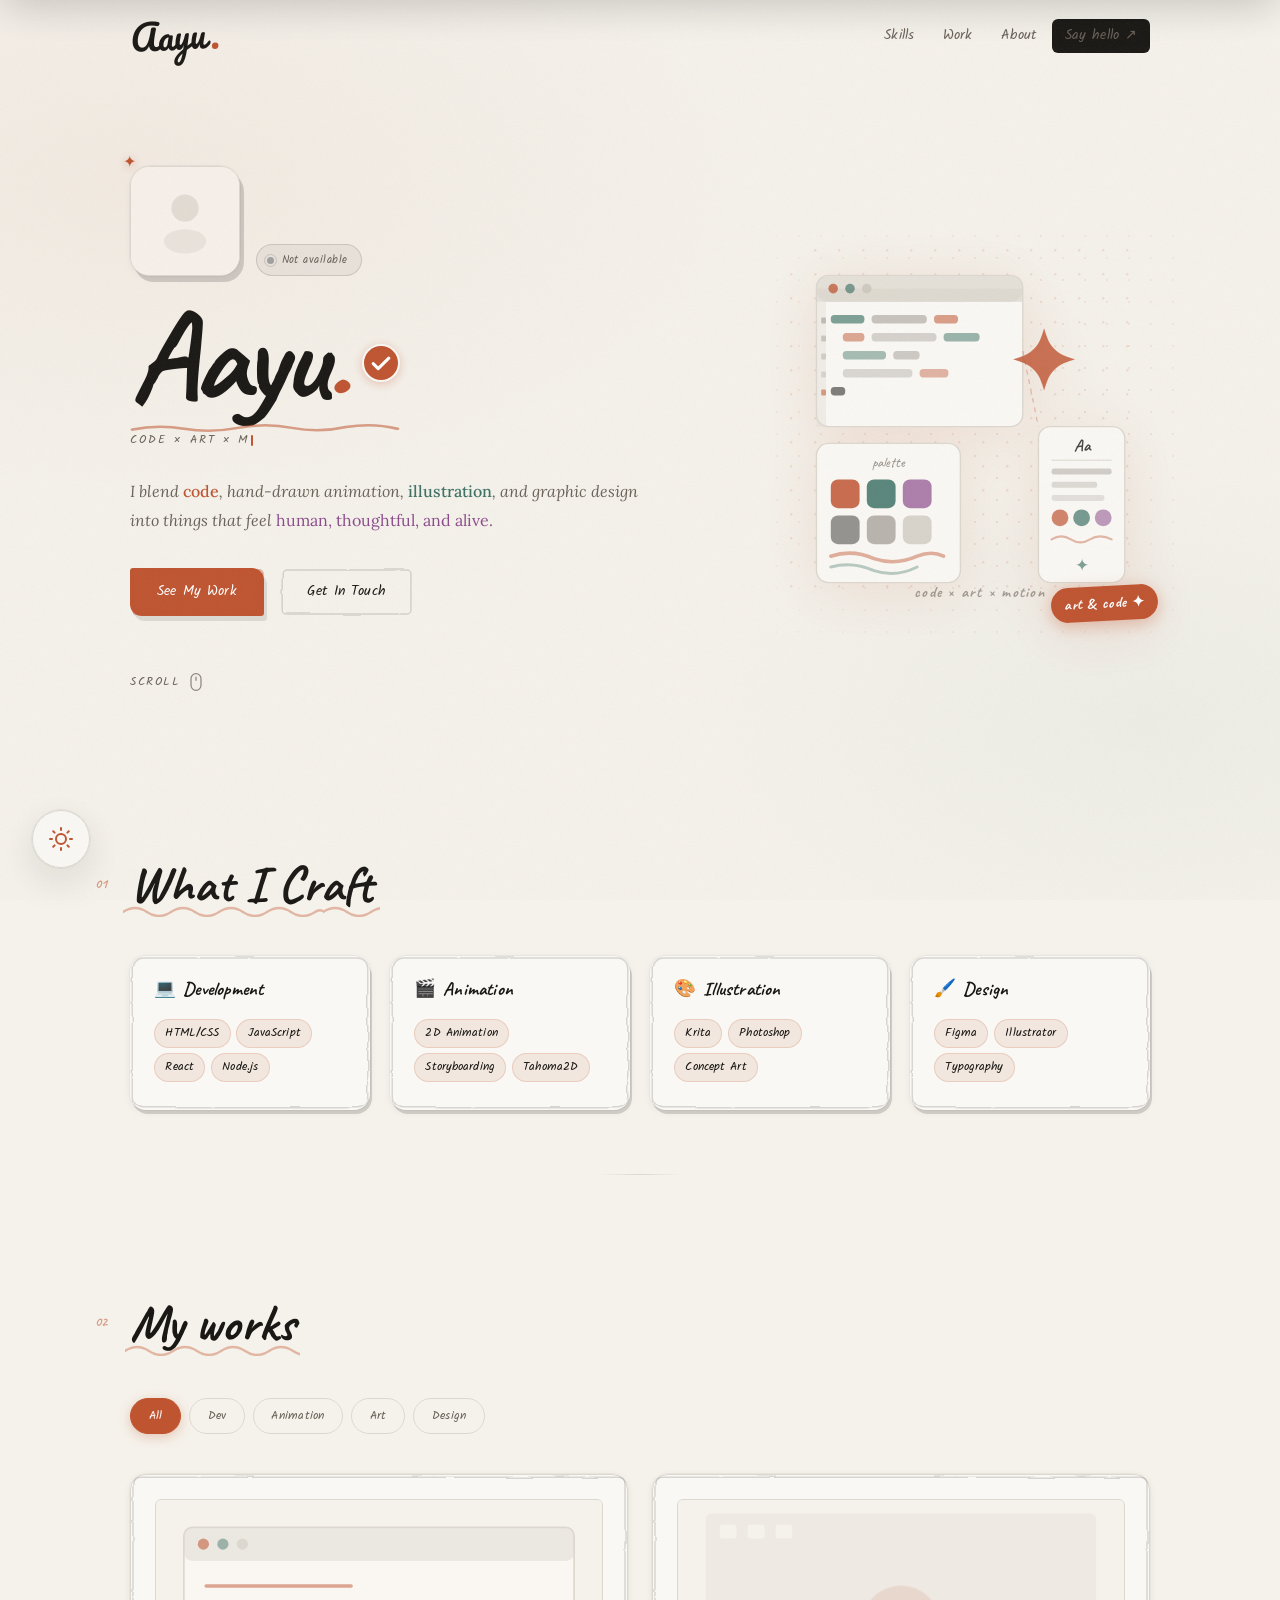
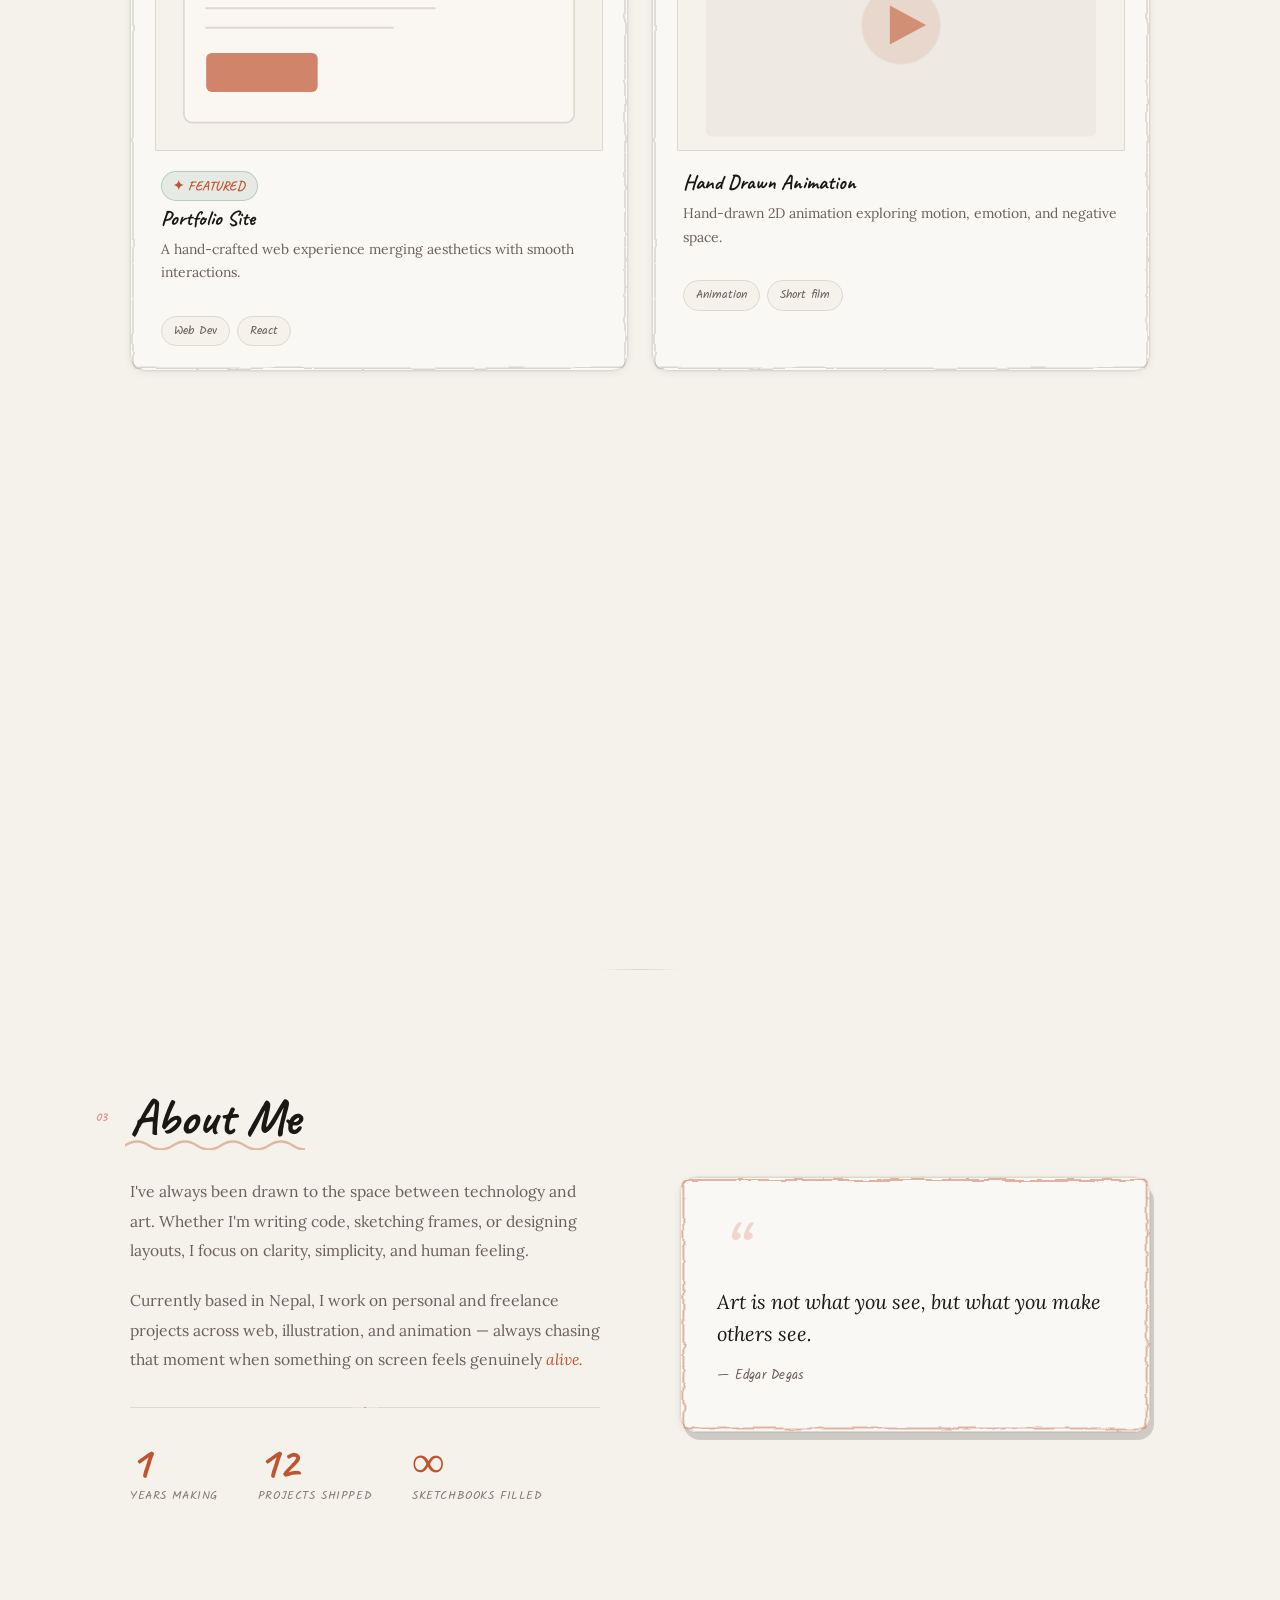
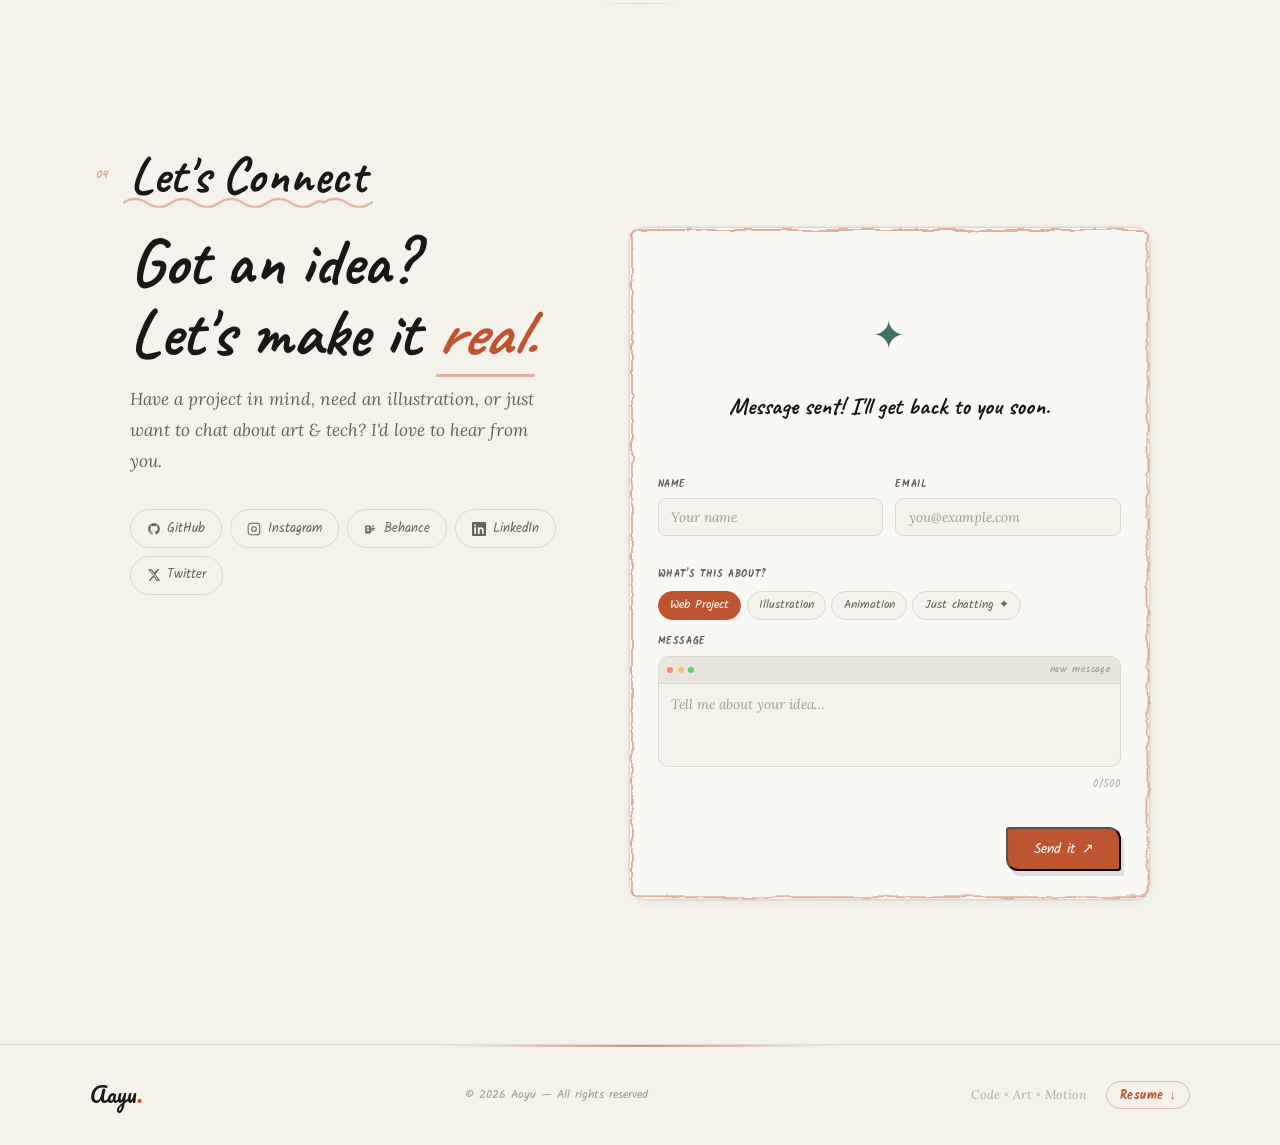
==== commit 14ac714d: "update" ====
--- a/index.html
+++ b/index.html
@@ -19,23 +19,33 @@
         <link rel="dns-prefetch" href="https://fonts.googleapis.com" />
         <link rel="preconnect" href="https://fonts.gstatic.com" crossorigin />
         <link
-            href="https://fonts.googleapis.com/css2?family=Caveat:wght@500;700&family=DM+Sans:ital,opsz,wght@0,9..40,300;0,9..40,400;0,9..40,500;1,9..40,300&family=Lora:ital,wght@0,400;0,500;1,400;1,500&display=swap"
+            href="https://fonts.googleapis.com/css2?family=Caveat:wght@500;700&family=Kalam:wght@300;400;700&family=Pacifico&family=Lora:ital,wght@0,400;0,500;1,400;1,500&display=swap"
             rel="stylesheet"
         />
         <link rel="stylesheet" href="style.css" />
+        <style>
+            nav {
+                background: transparent !important;
+            }
+            nav.scrolled {
+                background: rgba(245, 242, 235, 0.82) !important;
+                backdrop-filter: blur(20px) saturate(2.2) brightness(1.04) !important;
+                -webkit-backdrop-filter: blur(20px) saturate(2.2) brightness(1.04) !important;
+                box-shadow: none !important;
+                transition: background 0.35s, backdrop-filter 0.35s !important;
+            }
+            [data-theme="dark"] nav.scrolled {
+                background: rgba(19, 17, 16, 0.82) !important;
+                backdrop-filter: blur(20px) saturate(2.2) brightness(0.96) !important;
+                -webkit-backdrop-filter: blur(20px) saturate(2.2) brightness(0.96) !important;
+                box-shadow: none !important;
+            }
+        </style>
     </head>
     <body>
+        <div class="sr-only" aria-live="polite" id="announcement" aria-atomic="true"></div>
         <div id="progress-bar" aria-hidden="true"></div>
-        <div
-            class="sr-only"
-            aria-live="polite"
-            id="announcement"
-            aria-atomic="true"
-        ></div>
-        <div id="cursor-dot" aria-hidden="true"></div>
-        <div id="cursor-ring" aria-hidden="true"></div>
-        <div id="cursor-glow" aria-hidden="true"></div>
-        <canvas id="bgParticles" aria-hidden="true"></canvas>
+
 
         <!-- SVG filters -->
         <svg
@@ -195,6 +205,28 @@
                 </nav>
                 <div class="mobile-nav-footer">
                     <p class="mobile-nav-tagline">Code × Art × Motion</p>
+                    <button
+                        class="mobile-theme-toggle"
+                        id="mobileThemeToggle"
+                        aria-label="Toggle dark/light mode"
+                        title="Toggle theme"
+                    >
+                        <svg class="icon-sun" viewBox="0 0 24 24" fill="none" stroke="currentColor" stroke-width="2" stroke-linecap="round" stroke-linejoin="round" aria-hidden="true">
+                            <circle cx="12" cy="12" r="5"/>
+                            <line x1="12" y1="1" x2="12" y2="3"/>
+                            <line x1="12" y1="21" x2="12" y2="23"/>
+                            <line x1="4.22" y1="4.22" x2="5.64" y2="5.64"/>
+                            <line x1="18.36" y1="18.36" x2="19.78" y2="19.78"/>
+                            <line x1="1" y1="12" x2="3" y2="12"/>
+                            <line x1="21" y1="12" x2="23" y2="12"/>
+                            <line x1="4.22" y1="19.78" x2="5.64" y2="18.36"/>
+                            <line x1="18.36" y1="5.64" x2="19.78" y2="4.22"/>
+                        </svg>
+                        <svg class="icon-moon" viewBox="0 0 24 24" fill="none" stroke="currentColor" stroke-width="2" stroke-linecap="round" stroke-linejoin="round" aria-hidden="true">
+                            <path d="M21 12.79A9 9 0 1 1 11.21 3 7 7 0 0 0 21 12.79z"/>
+                        </svg>
+                        <span class="mobile-theme-label">Toggle theme</span>
+                    </button>
                 </div>
             </div>
         </div>
@@ -207,90 +239,45 @@
         <main>
             <!-- HERO -->
             <header class="hero" id="hero">
-                <canvas
-                    class="hero-particles"
-                    id="heroParticles"
-                    aria-hidden="true"
-                ></canvas>
-                <!-- Floating doodles -->
-
-                <div class="hero-doodles" aria-hidden="true">
-                    <svg
-                        class="doodle doodle-1"
-                        viewBox="0 0 60 60"
-                        xmlns="http://www.w3.org/2000/svg"
-                    >
-                        <circle
-                            cx="30"
-                            cy="30"
-                            r="24"
-                            fill="none"
-                            stroke="var(--accent)"
-                            stroke-width="1.4"
-                            opacity="0.22"
-                            stroke-dasharray="5 6"
-                        />
-                    </svg>
-                    <svg
-                        class="doodle doodle-2"
-                        viewBox="0 0 40 40"
-                        xmlns="http://www.w3.org/2000/svg"
-                    >
-                        <path
-                            d="M20 4 L24 16 L36 16 L26 24 L30 36 L20 28 L10 36 L14 24 L4 16 L16 16 Z"
-                            fill="none"
-                            stroke="var(--accent2)"
-                            stroke-width="1.2"
-                            opacity="0.28"
-                        />
-                    </svg>
-                    <svg
-                        class="doodle doodle-3"
-                        viewBox="0 0 50 50"
-                        xmlns="http://www.w3.org/2000/svg"
-                    >
-                        <rect
-                            x="8"
-                            y="8"
-                            width="34"
-                            height="34"
-                            rx="6"
-                            fill="none"
-                            stroke="var(--accent)"
-                            stroke-width="1.2"
-                            opacity="0.18"
-                            transform="rotate(15 25 25)"
-                        />
-                    </svg>
-                    <svg
-                        class="doodle doodle-4"
-                        viewBox="0 0 30 30"
-                        xmlns="http://www.w3.org/2000/svg"
-                    >
-                        <path
-                            d="M15 3 Q27 15 15 27 Q3 15 15 3Z"
-                            fill="none"
-                            stroke="var(--accent2)"
-                            stroke-width="1.2"
-                            opacity="0.25"
-                        />
-                    </svg>
-                </div>
                 <div class="hero-content">
-                    <span class="hero-eyebrow">Developer &amp; Artist</span>
-                    <h1>
-                        Yoo, I'm <br />
-                        <em class="hero-name">Aayu.</em>
-                    </h1>
-                    <p>
-                        I blend code, hand-drawn animation, illustration, and
-                        graphic design into things that feel human, thoughtful,
-                        and alive.
+
+                    <!-- Avatar at top -->
+                    <div class="hero-top-avatar-wrap">
+                        <div class="hero-top-avatar sk-wrap">
+                            <svg class="sk-svg" aria-hidden="true"><rect rx="20"/></svg>
+                            <img src="photo.jpg" alt="Aayu" onerror="this.style.display='none';this.nextElementSibling.style.opacity='1'" />
+                            <div class="hero-avatar-placeholder" aria-hidden="true" style="opacity:0;transition:opacity 0.3s">
+                                <svg viewBox="0 0 80 90" fill="none" xmlns="http://www.w3.org/2000/svg">
+                                    <circle cx="40" cy="28" r="18" fill="var(--border-strong)" opacity="0.45"/>
+                                    <ellipse cx="40" cy="72" rx="28" ry="16" fill="var(--border-strong)" opacity="0.3"/>
+                                </svg>
+                            </div>
+                            <span class="hero-avatar-star" aria-hidden="true">✦</span>
+                        </div>
+                        <div class="avail-badge hero-card-avail" aria-label="Not available for work">
+                            <span class="avail-dot"></span>
+                            Not available
+                        </div>
+                    </div>
+
+                    <div class="hero-name-row">
+                        <h1 class="hero-name-heading">Aayu<span class="hero-name-dot">.</span></h1>
+                        <div class="hero-verified-badge" aria-label="Verified" title="Verified">
+                            <svg viewBox="0 0 24 24" fill="none" aria-hidden="true">
+                                <circle cx="12" cy="12" r="12" fill="var(--accent)"/>
+                                <polyline points="6.5,12.5 10,16 17.5,8.5" stroke="#fff" stroke-width="2.2" stroke-linecap="round" stroke-linejoin="round"/>
+                            </svg>
+                        </div>
+                    </div>
+
+                    <p class="hero-tagline-sub">Code × Art × Motion</p>
+
+                    <p class="hero-desc">
+                        I blend <em class="hero-kw hero-kw--code">code</em>, hand-drawn animation,
+                        <em class="hero-kw hero-kw--illo">illustration</em>, and graphic design into
+                        things that feel <em class="hero-kw hero-kw--alive">human, thoughtful, and alive.</em>
                     </p>
-                    <div class="avail-badge" aria-label="Available for work">
-                        <span class="avail-dot"></span>
-                        Available for work
-                    </div>
+
                     <div class="hero-actions">
                         <a href="#work" class="btn sk-wrap">
                             See My Work
@@ -305,26 +292,16 @@
                             </svg>
                         </a>
                     </div>
+
                     <div class="hero-scroll-hint" aria-hidden="true">
                         <span>scroll</span>
-                        <svg
-                            viewBox="0 0 16 24"
-                            fill="none"
-                            stroke="currentColor"
-                            stroke-width="1.5"
-                            stroke-linecap="round"
-                        >
+                        <svg viewBox="0 0 16 24" fill="none" stroke="currentColor" stroke-width="1.5" stroke-linecap="round">
                             <rect x="2" y="2" width="12" height="20" rx="6" />
-                            <line
-                                x1="8"
-                                y1="6"
-                                x2="8"
-                                y2="10"
-                                class="scroll-dot"
-                            />
+                            <line x1="8" y1="6" x2="8" y2="10" class="scroll-dot" />
                         </svg>
                     </div>
                 </div>
+
                 <div class="hero-art" aria-hidden="true">
                     <svg
                         viewBox="0 0 300 300"
@@ -357,26 +334,7 @@
                             rx="20"
                         />
 
-                        <!-- ─── Large accent circle (bottom-right, partially clipped) ─── -->
-                        <clipPath id="artclip">
-                            <rect width="300" height="300" rx="20" />
-                        </clipPath>
-                        <g clip-path="url(#artclip)">
-                            <circle
-                                cx="248"
-                                cy="252"
-                                r="110"
-                                fill="var(--accent)"
-                                opacity="0.10"
-                            />
-                            <circle
-                                cx="248"
-                                cy="252"
-                                r="72"
-                                fill="var(--accent)"
-                                opacity="0.12"
-                            />
-                        </g>
+
 
                         <!-- ─── Code editor card (top half) ─── -->
                         <rect
@@ -838,8 +796,8 @@
             </header>
 
             <!-- SKILLS -->
-            <section id="skills">
-                <div class="skills-heading"><h2>What I Craft</h2></div>
+            <section id="skills" tabindex="-1">
+                <div class="skills-heading"><h2 data-num="01">What I Craft</h2></div>
                 <div class="skills-grid">
                     <div class="skill-card sk-wrap reveal reveal-d1">
                         <svg class="sk-svg" aria-hidden="true">
@@ -852,43 +810,15 @@
                         <div class="skill-bars">
                             <div class="skill-bar-row">
                                 <span class="skill-bar-name">HTML/CSS</span>
-                                <div class="skill-bar-track">
-                                    <div
-                                        class="skill-bar-fill"
-                                        data-w="92"
-                                    ></div>
-                                </div>
-                                <span class="skill-bar-pct">92%</span>
                             </div>
                             <div class="skill-bar-row">
                                 <span class="skill-bar-name">JavaScript</span>
-                                <div class="skill-bar-track">
-                                    <div
-                                        class="skill-bar-fill"
-                                        data-w="78"
-                                    ></div>
-                                </div>
-                                <span class="skill-bar-pct">78%</span>
                             </div>
                             <div class="skill-bar-row">
                                 <span class="skill-bar-name">React</span>
-                                <div class="skill-bar-track">
-                                    <div
-                                        class="skill-bar-fill"
-                                        data-w="65"
-                                    ></div>
-                                </div>
-                                <span class="skill-bar-pct">65%</span>
                             </div>
                             <div class="skill-bar-row">
                                 <span class="skill-bar-name">Node.js</span>
-                                <div class="skill-bar-track">
-                                    <div
-                                        class="skill-bar-fill"
-                                        data-w="55"
-                                    ></div>
-                                </div>
-                                <span class="skill-bar-pct">55%</span>
                             </div>
                         </div>
                     </div>
@@ -903,35 +833,14 @@
                         <div class="skill-bars">
                             <div class="skill-bar-row">
                                 <span class="skill-bar-name">2D Animation</span>
-                                <div class="skill-bar-track">
-                                    <div
-                                        class="skill-bar-fill"
-                                        data-w="80"
-                                    ></div>
-                                </div>
-                                <span class="skill-bar-pct">80%</span>
                             </div>
                             <div class="skill-bar-row">
                                 <span class="skill-bar-name"
                                     >Storyboarding</span
                                 >
-                                <div class="skill-bar-track">
-                                    <div
-                                        class="skill-bar-fill"
-                                        data-w="70"
-                                    ></div>
-                                </div>
-                                <span class="skill-bar-pct">70%</span>
                             </div>
                             <div class="skill-bar-row">
                                 <span class="skill-bar-name">Tahoma2D</span>
-                                <div class="skill-bar-track">
-                                    <div
-                                        class="skill-bar-fill"
-                                        data-w="60"
-                                    ></div>
-                                </div>
-                                <span class="skill-bar-pct">60%</span>
                             </div>
                         </div>
                     </div>
@@ -946,33 +855,12 @@
                         <div class="skill-bars">
                             <div class="skill-bar-row">
                                 <span class="skill-bar-name">Krita</span>
-                                <div class="skill-bar-track">
-                                    <div
-                                        class="skill-bar-fill"
-                                        data-w="85"
-                                    ></div>
-                                </div>
-                                <span class="skill-bar-pct">85%</span>
                             </div>
                             <div class="skill-bar-row">
                                 <span class="skill-bar-name">Photoshop</span>
-                                <div class="skill-bar-track">
-                                    <div
-                                        class="skill-bar-fill"
-                                        data-w="72"
-                                    ></div>
-                                </div>
-                                <span class="skill-bar-pct">72%</span>
                             </div>
                             <div class="skill-bar-row">
                                 <span class="skill-bar-name">Concept Art</span>
-                                <div class="skill-bar-track">
-                                    <div
-                                        class="skill-bar-fill"
-                                        data-w="75"
-                                    ></div>
-                                </div>
-                                <span class="skill-bar-pct">75%</span>
                             </div>
                         </div>
                     </div>
@@ -987,33 +875,12 @@
                         <div class="skill-bars">
                             <div class="skill-bar-row">
                                 <span class="skill-bar-name">Figma</span>
-                                <div class="skill-bar-track">
-                                    <div
-                                        class="skill-bar-fill"
-                                        data-w="88"
-                                    ></div>
-                                </div>
-                                <span class="skill-bar-pct">88%</span>
                             </div>
                             <div class="skill-bar-row">
                                 <span class="skill-bar-name">Illustrator</span>
-                                <div class="skill-bar-track">
-                                    <div
-                                        class="skill-bar-fill"
-                                        data-w="68"
-                                    ></div>
-                                </div>
-                                <span class="skill-bar-pct">68%</span>
                             </div>
                             <div class="skill-bar-row">
                                 <span class="skill-bar-name">Typography</span>
-                                <div class="skill-bar-track">
-                                    <div
-                                        class="skill-bar-fill"
-                                        data-w="80"
-                                    ></div>
-                                </div>
-                                <span class="skill-bar-pct">80%</span>
                             </div>
                         </div>
                     </div>
@@ -1023,7 +890,7 @@
 
             <!-- WORK -->
             <section id="work">
-                <h2>My works</h2>
+                <h2 data-num="02">My works</h2>
                 <!-- Filter tabs -->
                 <div
                     class="work-filters"
@@ -1495,7 +1362,7 @@
                 </div>
             </section>
             <section id="about">
-                <h2>About Me</h2>
+                <h2 data-num="03">About Me</h2>
                 <div class="about-grid">
                     <div class="about-text reveal">
                         <p>
@@ -1545,7 +1412,7 @@
 
             <!-- CONTACT -->
             <section id="contact">
-                <h2>Let's Connect</h2>
+                <h2 data-num="04">Let's Connect</h2>
                 <div class="contact-wrap">
                     <div class="contact-left reveal">
                         <p class="contact-big-cta">
@@ -1556,15 +1423,7 @@
                             just want to chat about art &amp; tech? I'd love to
                             hear from you.
                         </p>
-                        <div class="contact-email-action">
-                            <button class="copy-email-btn sk-wrap" id="copyEmailBtn" aria-label="Copy email address">
-                                <svg viewBox="0 0 24 24" fill="none" stroke="currentColor" stroke-width="1.8" stroke-linecap="round" aria-hidden="true">
-                                    <rect x="9" y="9" width="13" height="13" rx="2"/><path d="M5 15H4a2 2 0 0 1-2-2V4a2 2 0 0 1 2-2h9a2 2 0 0 1 2 2v1"/>
-                                </svg>
-                                <span class="copy-email-text">aayu@example.com</span>
-                                <span class="copy-email-confirm" aria-hidden="true">Copied! ✓</span>
-                            </button>
-                        </div>
+
                         <div class="socials">
                             <a href="#" aria-label="GitHub">
                                 <svg
@@ -1833,6 +1692,7 @@
             aria-modal="true"
             role="dialog"
             aria-label="Video player"
+            aria-hidden="true"
             style="display: none"
         >
             <div class="yt-modal-box">
--- a/style.css
+++ b/style.css
@@ -1,152 +1,33 @@
-/* ── HERO NAME SHIMMER ───────────────────────────────────────── */
+/* ── HERO NAME ───────────────────────────────────────────────── */
 .hero-name {
     font-style: normal;
     position: relative;
     display: inline-block;
-    background: linear-gradient(
-        100deg,
-        var(--accent) 0%,
-        var(--accent) 35%,
-        color-mix(in srgb, var(--accent2) 80%, var(--accent)) 50%,
-        var(--accent) 65%,
-        var(--accent) 100%
-    );
-    background-size: 200% auto;
-    -webkit-background-clip: text;
-    -webkit-text-fill-color: transparent;
-    background-clip: text;
-    animation: name-shimmer 3.5s linear infinite 1.5s;
-}
-@keyframes name-shimmer {
-    0% {
-        background-position: 0% center;
-    }
-    100% {
-        background-position: -200% center;
-    }
-}
-@media (prefers-reduced-motion: reduce) {
-    .hero-name {
-        animation: none;
-        -webkit-text-fill-color: var(--accent);
-    }
+    color: var(--accent);
 }
 
 /* ── SKILL BAR PERCENTAGE ────────────────────────────────────── */
+/* Skill bar row — canonical single definition */
 .skill-bar-row {
-    display: grid;
-    grid-template-columns: 1fr auto auto;
-    align-items: center;
-    gap: 0.4rem 0.5rem;
-}
-.skill-bar-track {
-    grid-column: 1 / 3;
-}
-.skill-bar-pct {
-    font-family: "DM Sans", sans-serif;
-    font-size: 0.6rem;
-    font-weight: 600;
-    color: var(--accent);
-    opacity: 0;
-    transition: opacity 0.4s ease 0.9s;
-    min-width: 2.2em;
-    text-align: right;
-}
-.skills-grid .skill-card.reveal.in .skill-bar-pct,
-.skill-bar-fill[style*="width"] ~ .skill-bar-pct {
-    opacity: 0.75;
-}
-
-/* Override old skill-bar-row flex with grid */
-.skill-bar-row {
-    display: grid;
-    grid-template-columns: 1fr 1fr;
-    grid-template-rows: auto auto;
-    gap: 0.18rem 0.5rem;
+    display: flex;
+    flex-direction: column;
+    gap: 0.22rem;
 }
 .skill-bar-name {
-    grid-column: 1;
-    grid-row: 1;
-}
-.skill-bar-pct {
-    grid-column: 2;
-    grid-row: 1;
-    text-align: right;
-    font-family: "DM Sans", sans-serif;
-    font-size: 0.6rem;
-    font-weight: 600;
-    color: var(--accent);
-    opacity: 0;
-    transition: opacity 0.5s ease 1s;
-    letter-spacing: 0.02em;
-}
-.skill-bar-track {
-    grid-column: 1 / 3;
-    grid-row: 2;
-}
-
-/* ── COPY EMAIL BUTTON ───────────────────────────────────────── */
-.contact-email-action {
-    margin-bottom: 1.5rem;
-}
-.copy-email-btn {
-    display: inline-flex;
-    align-items: center;
-    gap: 0.55rem;
-    padding: 0.55rem 1rem;
-    background: var(--surface);
-    border: 1px solid var(--border);
-    border-radius: 99px;
-    cursor: pointer;
-    font-family: "DM Sans", sans-serif;
-    font-size: 0.82rem;
+    font-family: "Kalam", cursive;
+    font-size: 0.68rem;
     font-weight: 500;
     color: var(--muted);
-    transition:
-        border-color 0.2s,
-        color 0.2s,
-        transform 0.2s,
-        background 0.2s;
-    position: relative;
-    overflow: hidden;
-}
-.copy-email-btn svg {
-    width: 14px;
-    height: 14px;
-    flex-shrink: 0;
-    transition: color 0.2s;
-}
-.copy-email-btn:hover {
-    border-color: var(--accent);
-    color: var(--accent);
-    transform: translateY(-2px);
-    background: color-mix(in srgb, var(--accent) 5%, var(--surface));
-}
-.copy-email-confirm {
-    position: absolute;
-    inset: 0;
-    display: flex;
-    align-items: center;
-    justify-content: center;
-    background: var(--accent2);
-    color: #fff;
-    font-weight: 600;
-    border-radius: 99px;
-    opacity: 0;
-    transform: scale(0.85);
-    transition:
-        opacity 0.2s,
-        transform 0.2s;
-    pointer-events: none;
-}
-.copy-email-btn.copied .copy-email-confirm {
-    opacity: 1;
-    transform: scale(1);
-}
+    letter-spacing: 0.01em;
+}
+.skill-bar-pct { display: none; }
+.skill-bar-track { display: none; }
+
+
 
 /* ── CHAR COUNTER ────────────────────────────────────────────── */
 .char-counter {
-    font-family: "DM Sans", sans-serif;
+    font-family: "Kalam", cursive;
     font-size: 0.68rem;
     color: var(--muted);
     opacity: 0.5;
@@ -285,170 +166,12 @@
     outline-offset: 3px;
 }
 
-/* ── SKILL BAR FILL GRADIENT UPGRADE ────────────────────────── */
-.skill-bar-fill {
-    background: linear-gradient(
-        90deg,
-        color-mix(in srgb, var(--accent2) 40%, var(--accent)),
-        var(--accent)
-    );
-    position: relative;
-    overflow: hidden;
-}
-.skill-bar-fill::after {
-    content: "";
-    position: absolute;
-    top: 0;
-    left: -100%;
-    width: 60%;
-    height: 100%;
-    background: linear-gradient(
-        90deg,
-        transparent,
-        rgba(255, 255, 255, 0.3),
-        transparent
-    );
-    animation: bar-sheen 2.5s ease infinite 1.2s;
-}
-@keyframes bar-sheen {
-    0% {
-        left: -60%;
-    }
-    100% {
-        left: 160%;
-    }
-}
-@media (prefers-reduced-motion: reduce) {
-    .skill-bar-fill::after {
-        display: none;
-    }
-}
-
-#progress-bar {
-    position: fixed;
-    top: 0;
-    left: 0;
-    width: 0%;
-    height: 2px;
-    background: var(--accent);
-    z-index: 9999;
-    transition: width 0.08s linear;
-    border-radius: 0 2px 2px 0;
-    box-shadow: 0 0 8px color-mix(in srgb, var(--accent) 35%, transparent);
-}
-
-/* ── CROSSHAIR CURSOR ────────────────────────────────────────── */
-#cursor-glow {
-    display: none;
-}
-#cursor-dot {
-    pointer-events: none;
-    position: fixed;
-    width: 4px;
-    height: 4px;
-    background: var(--accent);
-    border-radius: 50%;
-    top: 0;
-    left: 0;
-    transform: translate(-50%, -50%);
-    z-index: 9999;
-    opacity: 0;
-    transition:
-        opacity 0.3s,
-        transform 0.15s,
-        background 0.25s;
-}
-#cursor-ring {
-    pointer-events: none;
-    position: fixed;
-    width: 30px;
-    height: 30px;
-    top: 0;
-    left: 0;
-    transform: translate(-50%, -50%);
-    z-index: 9998;
-    opacity: 0;
-    border-radius: 0;
-    border: none;
-    transition:
-        opacity 0.3s,
-        width 0.25s,
-        height 0.25s;
-}
-#cursor-ring::before,
-#cursor-ring::after {
-    content: "";
-    position: absolute;
-    border-radius: 2px;
-    transition:
-        background 0.25s,
-        width 0.25s,
-        height 0.25s;
-}
-#cursor-ring::before {
-    top: 50%;
-    left: 0;
-    width: 100%;
-    height: 1px;
-    margin-top: -0.5px;
-    background: linear-gradient(
-        to right,
-        var(--accent) calc(50% - 5px),
-        transparent calc(50% - 5px),
-        transparent calc(50% + 5px),
-        var(--accent) calc(50% + 5px)
-    );
-}
-#cursor-ring::after {
-    left: 50%;
-    top: 0;
-    height: 100%;
-    width: 1px;
-    margin-left: -0.5px;
-    background: linear-gradient(
-        to bottom,
-        var(--accent) calc(50% - 5px),
-        transparent calc(50% - 5px),
-        transparent calc(50% + 5px),
-        var(--accent) calc(50% + 5px)
-    );
-}
-body.cursor-active #cursor-dot,
-body.cursor-active #cursor-ring {
-    opacity: 1;
-}
-body.cursor-hover #cursor-dot {
-    transform: translate(-50%, -50%) scale(1.8);
-    background: var(--accent2);
-}
-body.cursor-hover #cursor-ring {
-    width: 52px;
-    height: 52px;
-}
-body.cursor-hover #cursor-ring::before {
-    background: linear-gradient(
-        to right,
-        var(--accent2) calc(50% - 7px),
-        transparent calc(50% - 7px),
-        transparent calc(50% + 7px),
-        var(--accent2) calc(50% + 7px)
-    );
-}
-body.cursor-hover #cursor-ring::after {
-    background: linear-gradient(
-        to bottom,
-        var(--accent2) calc(50% - 7px),
-        transparent calc(50% - 7px),
-        transparent calc(50% + 7px),
-        var(--accent2) calc(50% + 7px)
-    );
-}
-@media (hover: none) {
-    #cursor-dot,
-    #cursor-ring {
-        display: none;
-    }
-}
+/* skill-bar-fill removed */
+.skill-bar-fill { display: none; }
+
+#progress-bar { display: none; }
+
+
 
 /* ── TOKENS ──────────────────────────────────────────────────── */
 :root {
@@ -489,50 +212,7 @@
         0 12px 40px rgba(0, 0, 0, 0.4), 0 0 0 1px rgba(255, 255, 255, 0.04);
     color-scheme: dark;
 }
-[data-theme="dark"] body {
-    background-image:
-        radial-gradient(
-            ellipse 80% 70% at 50% 40%,
-            transparent 0%,
-            rgba(0, 0, 0, 0.32) 100%
-        ),
-        radial-gradient(
-            ellipse 38% 28% at 18% 22%,
-            color-mix(in srgb, var(--accent) 6%, transparent) 0%,
-            transparent 100%
-        ),
-        radial-gradient(
-            ellipse 32% 24% at 82% 68%,
-            color-mix(in srgb, var(--accent2) 5%, transparent) 0%,
-            transparent 100%
-        ),
-        radial-gradient(
-            ellipse 26% 20% at 65% 15%,
-            color-mix(in srgb, var(--accent3) 4%, transparent) 0%,
-            transparent 100%
-        ),
-        repeating-linear-gradient(
-            0deg,
-            transparent,
-            transparent 3px,
-            color-mix(in srgb, var(--text) 0.8%, transparent) 3px,
-            color-mix(in srgb, var(--text) 0.8%, transparent) 4px
-        ),
-        repeating-linear-gradient(
-            47deg,
-            transparent,
-            transparent 28px,
-            color-mix(in srgb, var(--accent) 1.6%, transparent) 28px,
-            color-mix(in srgb, var(--accent) 1.6%, transparent) 29px
-        ),
-        repeating-linear-gradient(
-            -47deg,
-            transparent,
-            transparent 28px,
-            color-mix(in srgb, var(--accent2) 1.2%, transparent) 28px,
-            color-mix(in srgb, var(--accent2) 1.2%, transparent) 29px
-        );
-}
+
 
 /* ── SCREEN READER ONLY ──────────────────────────────────────── */
 .sr-only {
@@ -558,58 +238,12 @@
     scroll-behavior: smooth;
 }
 body {
-    font-family: "DM Sans", system-ui, sans-serif;
+    font-family: "Kalam", cursive;
     scrollbar-width: thin;
     scrollbar-color: var(--border-strong) transparent;
 
     background-color: var(--bg);
-    background-image:
-        /* Vignette — darkens edges for depth */
-        radial-gradient(
-            ellipse 80% 70% at 50% 40%,
-            transparent 0%,
-            rgba(0, 0, 0, 0.07) 100%
-        ),
-        /* Warm ink-wash blobs — hand-painted feel */
-        radial-gradient(
-            ellipse 38% 28% at 18% 22%,
-            color-mix(in srgb, var(--accent) 4%, transparent) 0%,
-            transparent 100%
-        ),
-        radial-gradient(
-            ellipse 32% 24% at 82% 68%,
-            color-mix(in srgb, var(--accent2) 4%, transparent) 0%,
-            transparent 100%
-        ),
-        radial-gradient(
-            ellipse 26% 20% at 65% 15%,
-            color-mix(in srgb, var(--accent3) 3%, transparent) 0%,
-            transparent 100%
-        ),
-        /* Laid-paper horizontal lines — like watercolour paper grain */
-        repeating-linear-gradient(
-            0deg,
-            transparent,
-            transparent 3px,
-            color-mix(in srgb, var(--text) 1.2%, transparent) 3px,
-            color-mix(in srgb, var(--text) 1.2%, transparent) 4px
-        ),
-        /* Cross-hatch diagonal — adds the artist sketchbook feel */
-        repeating-linear-gradient(
-            47deg,
-            transparent,
-            transparent 28px,
-            color-mix(in srgb, var(--accent) 1.4%, transparent) 28px,
-            color-mix(in srgb, var(--accent) 1.4%, transparent) 29px
-        ),
-        repeating-linear-gradient(
-            -47deg,
-            transparent,
-            transparent 28px,
-            color-mix(in srgb, var(--accent2) 1%, transparent) 28px,
-            color-mix(in srgb, var(--accent2) 1%, transparent) 29px
-        );
-    background-attachment: fixed;
+
     color: var(--text);
     line-height: 1.7;
     min-height: 100vh;
@@ -617,117 +251,14 @@
     transition:
         background-color 0.4s,
         color 0.4s;
-    cursor: none;
-}
-
-/* ── BACKGROUND PARTICLES ────────────────────────────────────── */
-#bgParticles {
-    position: fixed;
-    inset: 0;
-    width: 100%;
-    height: 100%;
-    pointer-events: none;
-    z-index: 0;
-    opacity: 0.55;
-}
-
-/* ── PAPER TEXTURE OVERLAY ───────────────────────────────────── */
-/* ::before = fine paper fibre texture (SVG turbulence noise) */
-body::before {
-    content: "";
-    position: fixed;
-    inset: 0;
-    z-index: 9987;
-    pointer-events: none;
-    /* Fibrous paper texture using feTurbulence */
-    background-image: url("data:image/svg+xml,%3Csvg xmlns='http://www.w3.org/2000/svg' width='400' height='400'%3E%3Cfilter id='paper'%3E%3CfeTurbulence type='fractalNoise' baseFrequency='0.65 0.35' numOctaves='5' seed='3' stitchTiles='stitch' result='noise'/%3E%3CfeColorMatrix type='saturate' values='0' in='noise' result='grey'/%3E%3CfeBlend in='SourceGraphic' in2='grey' mode='multiply'/%3E%3C/filter%3E%3Crect width='400' height='400' filter='url(%23paper)' opacity='1'/%3E%3C/svg%3E");
-    background-size: 320px 320px;
-    opacity: 0.028;
-    mix-blend-mode: multiply;
-}
-[data-theme="dark"] body::before {
-    mix-blend-mode: screen;
-    opacity: 0.022;
-}
-
-/* ── GRAIN OVERLAY ───────────────────────────────────────────── */
-/* ::after = fine high-frequency film grain on top of everything */
-body::after {
-    content: "";
-    position: fixed;
-    inset: 0;
-    z-index: 9988;
-    pointer-events: none;
-    background-image: url("data:image/svg+xml,%3Csvg viewBox='0 0 256 256' xmlns='http://www.w3.org/2000/svg'%3E%3Cfilter id='noise'%3E%3CfeTurbulence type='fractalNoise' baseFrequency='0.88 0.92' numOctaves='4' seed='17' stitchTiles='stitch'/%3E%3C/filter%3E%3Crect width='100%25' height='100%25' filter='url(%23noise)'/%3E%3C/svg%3E");
-    background-size: 160px 160px;
-    opacity: 0.038;
-    mix-blend-mode: overlay;
-}
-[data-theme="dark"] body::after {
-    opacity: 0.055;
-    mix-blend-mode: screen;
-}
-
-/* ── INK STAIN ACCENT TEXTURES ───────────────────────────────── */
-/* Subtle abstract ink bleed marks, like paint running on paper  */
-body .ink-stain {
-    display: none; /* driven purely by CSS pseudo on main */
-}
-main::before {
-    content: "";
-    position: fixed;
-    top: -5%;
-    right: -8%;
-    width: clamp(260px, 36vw, 520px);
-    height: clamp(260px, 36vw, 520px);
-    border-radius: 60% 40% 55% 45% / 50% 60% 40% 50%;
-    background: radial-gradient(
-        ellipse at 45% 45%,
-        color-mix(in srgb, var(--accent) 5%, transparent) 0%,
-        color-mix(in srgb, var(--accent) 2%, transparent) 55%,
-        transparent 70%
-    );
-    pointer-events: none;
-    z-index: 0;
-    filter: blur(32px);
-    animation: stain-drift 18s ease-in-out infinite alternate;
-}
-main::after {
-    content: "";
-    position: fixed;
-    bottom: 5%;
-    left: -6%;
-    width: clamp(200px, 28vw, 420px);
-    height: clamp(200px, 28vw, 420px);
-    border-radius: 45% 55% 40% 60% / 60% 40% 55% 45%;
-    background: radial-gradient(
-        ellipse at 55% 55%,
-        color-mix(in srgb, var(--accent2) 5%, transparent) 0%,
-        color-mix(in srgb, var(--accent2) 2%, transparent) 55%,
-        transparent 70%
-    );
-    pointer-events: none;
-    z-index: 0;
-    filter: blur(40px);
-    animation: stain-drift 22s ease-in-out infinite alternate-reverse;
-}
-@keyframes stain-drift {
-    0%   { transform: translate(0, 0)    scale(1);    border-radius: 60% 40% 55% 45% / 50% 60% 40% 50%; }
-    33%  { transform: translate(12px, -8px) scale(1.03); border-radius: 50% 50% 45% 55% / 55% 45% 60% 40%; }
-    66%  { transform: translate(-8px, 14px) scale(0.97); border-radius: 55% 45% 60% 40% / 45% 55% 50% 50%; }
-    100% { transform: translate(6px, 4px)  scale(1.01); border-radius: 45% 55% 50% 50% / 60% 40% 55% 45%; }
-}
-@media (prefers-reduced-motion: reduce) {
-    main::before,
-    main::after {
-        animation: none;
-    }
-}
-@media (hover: none) {
-    body {
-        cursor: auto;
-    }
-}
+    cursor: auto;
+}
+
+
+
+
+
+
 *:focus {
     outline: none;
 }
@@ -762,10 +293,15 @@
         backdrop-filter 0.3s;
 }
 nav.scrolled {
-    background: var(--surface);
-    backdrop-filter: blur(5px) saturate(1.6);
-    -webkit-backdrop-filter: blur(10px) saturate(1.6);
-    box-shadow: 0 1px 0 var(--border);
+    background: rgba(245, 242, 235, 0.82);
+    backdrop-filter: blur(20px) saturate(2.2) brightness(1.04);
+    -webkit-backdrop-filter: blur(20px) saturate(2.2) brightness(1.04);
+    transition: background 0.35s, backdrop-filter 0.35s;
+}
+[data-theme="dark"] nav.scrolled {
+    background: rgba(19, 17, 16, 0.82);
+    backdrop-filter: blur(20px) saturate(2.2) brightness(0.96);
+    -webkit-backdrop-filter: blur(20px) saturate(2.2) brightness(0.96);
 }
 .nav-inner {
     display: flex;
@@ -776,9 +312,9 @@
     padding: 1.1rem 2.5rem;
 }
 .logo {
-    font-family: "Caveat", cursive;
+    font-family: "Pacifico", cursive;
     font-size: 1.9rem;
-    font-weight: 700;
+    font-weight: 400;
     color: var(--text);
     text-decoration: none;
     transform: rotate(-2deg);
@@ -823,18 +359,16 @@
     background: color-mix(in srgb, var(--accent) 10%, transparent);
 }
 .nav-cta {
-    background: var(--text) !important;
-    color: var(--bg) !important;
-    border-radius: 99px !important;
-    padding: 0.38rem 1rem !important;
-    transition:
-        opacity 0.2s,
-        transform 0.2s !important;
+    background: var(--text);
+    color: var(--bg);
+    border-radius: 99px;
+    padding: 0.38rem 1rem;
+    transition: opacity 0.2s, transform 0.2s;
 }
 .nav-cta:hover {
     opacity: 0.82;
     transform: translateY(-1px);
-    background: var(--text) !important;
+    background: var(--text);
 }
 
 /* ── HAMBURGER ────────────────────────────────────────────────── */
@@ -931,34 +465,37 @@
     display: none;
     position: fixed;
     inset: 0;
-    background: rgba(0, 0, 0, 0.4);
-    backdrop-filter: blur(4px);
-    -webkit-backdrop-filter: blur(4px);
+    background: rgba(0, 0, 0, 0.45);
+    backdrop-filter: blur(10px) saturate(1.4);
+    -webkit-backdrop-filter: blur(10px) saturate(1.4);
     z-index: 340;
     opacity: 0;
     transition: opacity 0.35s ease;
 }
 .mobile-nav-overlay.active {
+    display: block;
     opacity: 1;
 }
 .mobile-nav {
-    display: block;
     position: fixed;
+    left: 0;
+    right: 0;
     top: 0;
-    right: 0;
-    bottom: 0;
-    width: min(340px, 88vw);
+    bottom: auto;
+    width: 100%;
+    max-height: 85vh;
     background: var(--surface-solid);
     z-index: 350;
-    transform: translateX(100%);
-    transition: transform 0.38s cubic-bezier(0.4, 0, 0.2, 1);
+    transform: translateY(-100%);
+    transition: transform 0.42s cubic-bezier(0.22, 1, 0.36, 1);
     display: flex;
     flex-direction: column;
-    box-shadow: -8px 0 40px rgba(0, 0, 0, 0.15);
-    border-left: 1px solid var(--border);
+    box-shadow: 0 8px 40px rgba(0, 0, 0, 0.18);
+    border-bottom: 1px solid var(--border);
+    border-radius: 0 0 20px 20px;
 }
 .mobile-nav.active {
-    transform: translateX(0);
+    transform: translateY(0);
 }
 .mobile-nav-inner {
     display: flex;
@@ -973,9 +510,9 @@
     border-bottom: 1px solid var(--border);
 }
 .mobile-nav-logo {
-    font-family: "Caveat", cursive;
+    font-family: "Pacifico", cursive;
     font-size: 1.7rem;
-    font-weight: 700;
+    font-weight: 400;
     color: var(--text);
     transform: rotate(-2deg);
     display: inline-block;
@@ -1024,10 +561,10 @@
     color: var(--text);
     border-bottom: 1px solid var(--border);
     opacity: 0;
-    transform: translateX(24px);
+    transform: translateY(-18px);
     transition:
         opacity 0.35s ease,
-        transform 0.35s ease,
+        transform 0.35s cubic-bezier(0.22, 1, 0.36, 1),
         background 0.2s,
         padding-left 0.2s;
     position: relative;
@@ -1054,7 +591,7 @@
 }
 .mobile-nav.active .mobile-link {
     opacity: 1;
-    transform: translateX(0);
+    transform: translateY(0);
 }
 .mobile-nav.active .mobile-link:nth-child(1) {
     transition-delay: 0.08s;
@@ -1069,7 +606,7 @@
     transition-delay: 0.26s;
 }
 .mobile-link-num {
-    font-family: "DM Sans", sans-serif;
+    font-family: "Kalam", cursive;
     font-size: 0.7rem;
     color: var(--accent);
     letter-spacing: 0.08em;
@@ -1205,7 +742,7 @@
     letter-spacing: 0.18em;
     text-transform: uppercase;
     color: var(--accent);
-    font-family: "DM Sans", sans-serif;
+    font-family: "Kalam", cursive;
     display: flex;
     align-items: center;
     gap: 0.7rem;
@@ -1310,7 +847,7 @@
     display: inline-flex;
     align-items: center;
     gap: 0.5rem;
-    font-family: "DM Sans", sans-serif;
+    font-family: "Kalam", cursive;
     font-size: 0.72rem;
     font-weight: 500;
     letter-spacing: 0.04em;
@@ -1393,7 +930,7 @@
     display: flex;
     align-items: center;
     gap: 0.7rem;
-    font-family: "DM Sans", sans-serif;
+    font-family: "Kalam", cursive;
 }
 .hero-eyebrow::before {
     content: "";
@@ -1418,7 +955,7 @@
     font-size: 0.72rem;
     letter-spacing: 0.14em;
     text-transform: uppercase;
-    font-family: "DM Sans", sans-serif;
+    font-family: "Kalam", cursive;
     opacity: 0.65;
 }
 .hero-scroll-hint svg {
@@ -1561,28 +1098,11 @@
     transform: scaleY(1);
 }
 .card:hover {
-    box-shadow: var(--sh-lg);
+    transform: translateY(-7px) rotate(-2deg);
+    box-shadow: 6px 12px 0 var(--ink), var(--sh-lg);
     border-color: var(--border-strong);
 }
-/* ── CARD SHINE ──────────────────────────────────────────────── */
-.card::before {
-    content: "";
-    position: absolute;
-    inset: 0;
-    border-radius: 16px;
-    background: radial-gradient(
-        circle at var(--shine-x, 50%) var(--shine-y, 50%),
-        rgba(255, 255, 255, 0.06) 0%,
-        transparent 60%
-    );
-    opacity: 0;
-    transition: opacity 0.3s;
-    pointer-events: none;
-    z-index: 1;
-}
-.card:hover::before {
-    opacity: 1;
-}
+
 
 .card-icon-wrap {
     width: 48px;
@@ -1607,6 +1127,17 @@
     display: flex;
     flex-direction: column;
     padding: 1.5rem;
+    transition:
+        transform 0.25s cubic-bezier(0.34, 1.28, 0.64, 1),
+        box-shadow 0.25s,
+        border-color 0.2s;
+}
+.work-card:hover {
+    transform: translateY(-7px) rotate(-2deg);
+    box-shadow:
+        6px 12px 0 var(--ink),
+        var(--sh-lg);
+    border-color: var(--border-strong);
 }
 .work-thumb {
     width: 100%;
@@ -1695,9 +1226,9 @@
     display: none;
 }
 .skill-card:hover {
-    transform: translateY(-5px) rotate(-0.4deg);
+    transform: translateY(-7px) rotate(-2deg);
     box-shadow:
-        5px 9px 0 var(--ink),
+        6px 12px 0 var(--ink),
         var(--sh-lg);
 }
 .skill-cluster-header {
@@ -1722,25 +1253,7 @@
     gap: 0.55rem;
     width: 100%;
 }
-.skill-bar-row {
-    display: flex;
-    flex-direction: column;
-    gap: 0.18rem;
-}
-.skill-bar-name {
-    font-family: "DM Sans", sans-serif;
-    font-size: 0.68rem;
-    font-weight: 500;
-    color: var(--muted);
-    letter-spacing: 0.01em;
-}
-.skill-bar-track {
-    height: 5px;
-    background: var(--ink);
-    border-radius: 99px;
-    overflow: hidden;
-    width: 100%;
-}
+/* skill-bar-row / name / track defined canonically at top of file */
 .skill-bar-fill {
     height: 100%;
     width: 0%;
@@ -1797,7 +1310,7 @@
     border-radius: 99px;
     font-size: 0.75rem;
     font-weight: 500;
-    font-family: "DM Sans", sans-serif;
+    font-family: "Kalam", cursive;
     color: var(--muted);
     transition:
         background 0.2s,
@@ -1825,7 +1338,7 @@
     border-radius: 3px 12px 3px 12px;
     font-size: 0.88rem;
     font-weight: 500;
-    font-family: "DM Sans", sans-serif;
+    font-family: "Kalam", cursive;
     transition:
         transform 0.25s cubic-bezier(0.34, 1.56, 0.64, 1),
         box-shadow 0.2s;
@@ -1901,7 +1414,7 @@
 .about-quote cite {
     display: block;
     font-size: 0.8rem;
-    font-family: "DM Sans", sans-serif;
+    font-family: "Kalam", cursive;
     color: var(--muted);
     margin-top: 1rem;
     font-style: normal;
@@ -1981,7 +1494,7 @@
     color: var(--muted);
     letter-spacing: 0.05em;
     text-transform: uppercase;
-    font-family: "DM Sans", sans-serif;
+    font-family: "Kalam", cursive;
 }
 
 /* ── CONTACT ─────────────────────────────────────────────────── */
@@ -2037,7 +1550,7 @@
     margin-bottom: 0.85rem;
 }
 .form-group label {
-    font-family: "DM Sans", sans-serif;
+    font-family: "Kalam", cursive;
     font-size: 0.65rem;
     font-weight: 600;
     letter-spacing: 0.06em;
@@ -2117,7 +1630,7 @@
     opacity: 0.7;
 }
 .msg-card-label {
-    font-family: "DM Sans", sans-serif;
+    font-family: "Kalam", cursive;
     font-size: 0.65rem;
     font-weight: 500;
     color: var(--muted);
@@ -2140,7 +1653,7 @@
     outline: none;
 }
 .field-err {
-    font-family: "DM Sans", sans-serif;
+    font-family: "Kalam", cursive;
     font-size: 0.72rem;
     color: #c0392b;
     min-height: 1em;
@@ -2156,7 +1669,7 @@
     padding: 0.28rem 0.7rem;
     border: 1px solid var(--border);
     border-radius: 99px;
-    font-family: "DM Sans", sans-serif;
+    font-family: "Kalam", cursive;
     font-size: 0.72rem;
     font-weight: 500;
     color: var(--muted);
@@ -2228,7 +1741,7 @@
     text-decoration: none;
     font-size: 0.82rem;
     font-weight: 500;
-    font-family: "DM Sans", sans-serif;
+    font-family: "Kalam", cursive;
     transition:
         border-color 0.2s,
         color 0.2s,
@@ -2263,9 +1776,9 @@
     flex-wrap: wrap;
 }
 .footer-logo {
-    font-family: "Caveat", cursive;
+    font-family: "Pacifico", cursive;
     font-size: 1.3rem;
-    font-weight: 700;
+    font-weight: 400;
     color: var(--text);
 }
 .footer-logo span {
@@ -2274,7 +1787,7 @@
 .footer-copy {
     font-size: 0.75rem;
     color: var(--muted);
-    font-family: "DM Sans", sans-serif;
+    font-family: "Kalam", cursive;
     opacity: 0.6;
 }
 .footer-tagline {
@@ -2325,30 +1838,7 @@
     height: 18px;
 }
 
-@keyframes ink-pop {
-    0% {
-        transform: scale(0);
-        opacity: 0.5;
-    }
-    60% {
-        transform: scale(1);
-        opacity: 0.12;
-    }
-    100% {
-        transform: scale(1.3);
-        opacity: 0;
-    }
-}
-.ink-ripple {
-    position: fixed;
-    border-radius: 50%;
-    width: 6px;
-    height: 6px;
-    background: var(--accent);
-    pointer-events: none;
-    z-index: 9997;
-    animation: ink-pop 0.55s ease forwards;
-}
+
 
 /* ── HERO ANIMATIONS ─────────────────────────────────────────── */
 @keyframes fadeUp {
@@ -2593,8 +2083,6 @@
     position: fixed;
     inset: 0;
     background: rgba(0, 0, 0, 0.5);
-    backdrop-filter: blur(6px);
-    -webkit-backdrop-filter: blur(6px);
     z-index: 600;
     opacity: 0;
     transition: opacity 0.35s ease;
@@ -2604,16 +2092,17 @@
 }
 .project-panel {
     position: fixed;
-    top: 50%;
+    bottom: 0;
     left: 50%;
-    transform: translate(-50%, -50%) perspective(1000px) rotateX(-90deg);
-    transform-origin: center top;
-    width: min(680px, calc(100% - 2rem));
+    top: auto;
+    transform: translateX(-50%) translateY(100%);
+    transform-origin: bottom center;
+    width: min(620px, calc(100% - 2rem));
     z-index: 610;
     background: var(--surface-solid);
     border: 1px solid var(--border);
-    border-radius: 20px;
-    box-shadow: 0 24px 80px rgba(0, 0, 0, 0.28), 0 0 0 1px var(--border);
+    border-radius: 20px 20px 0 0;
+    box-shadow: 0 -8px 60px rgba(0, 0, 0, 0.22), 0 0 0 1px var(--border);
     max-height: 88vh;
     overflow: hidden;
     display: flex;
@@ -2621,64 +2110,71 @@
     opacity: 0;
     pointer-events: none;
     will-change: transform, opacity;
-    backface-visibility: hidden;
 }
 .project-panel.active {
     pointer-events: auto;
-    animation: panel-flip-in 0.52s cubic-bezier(0.23, 1, 0.32, 1) forwards;
+    animation: panel-slide-up 0.48s cubic-bezier(0.22, 1, 0.36, 1) forwards;
 }
 .project-panel.closing {
-    animation: panel-flip-out 0.28s cubic-bezier(0.4, 0, 1, 1) forwards;
-}
-@keyframes panel-flip-in {
+    animation: panel-slide-down 0.32s cubic-bezier(0.4, 0, 1, 1) forwards;
+}
+@keyframes panel-slide-up {
     0% {
         opacity: 0;
-        transform: translate(-50%, -50%) perspective(1000px) rotateX(-90deg);
-    }
-    40% {
+        transform: translateX(-50%) translateY(100%);
+    }
+    30% {
         opacity: 1;
-    }
-    70% {
-        transform: translate(-50%, -50%) perspective(1000px) rotateX(6deg);
     }
     100% {
         opacity: 1;
-        transform: translate(-50%, -50%) perspective(1000px) rotateX(0deg);
-    }
-}
-@keyframes panel-flip-out {
+        transform: translateX(-50%) translateY(0%);
+    }
+}
+@keyframes panel-slide-down {
     0% {
         opacity: 1;
-        transform: translate(-50%, -50%) perspective(1000px) rotateX(0deg);
+        transform: translateX(-50%) translateY(0%);
     }
     100% {
         opacity: 0;
-        transform: translate(-50%, -50%) perspective(1000px) rotateX(90deg);
-    }
-}
-
-/* no drag handle needed for centered modal */
+        transform: translateX(-50%) translateY(100%);
+    }
+}
+
+/* Drag-handle pill — signals it's a bottom sheet */
 .project-panel::before {
-    display: none;
+    content: "";
+    display: block;
+    flex-shrink: 0;
+    width: 40px;
+    height: 4px;
+    border-radius: 99px;
+    background: var(--border-strong);
+    margin: 12px auto 0;
+    opacity: 0.5;
 }
 .project-panel-inner {
     max-width: 100%;
     margin: 0 auto;
-    padding: 1.5rem 1.75rem 3rem;
+    padding: 1rem 1.75rem 3rem 1.75rem;
     position: relative;
     overflow-y: auto;
     flex: 1;
 }
 /* Custom scrollbar for project panel */
 .project-panel-inner::-webkit-scrollbar {
-    width: 4px;
+    width: 5px;
 }
 .project-panel-inner::-webkit-scrollbar-track {
-    background: transparent;
+    background: color-mix(in srgb, var(--border) 40%, transparent);
+    border-radius: 99px;
+    margin: 0.75rem 0;
 }
 .project-panel-inner::-webkit-scrollbar-thumb {
-    background: var(--border-strong);
+    background: color-mix(in srgb, var(--accent) 55%, var(--border-strong));
     border-radius: 99px;
+    transition: background 0.2s;
 }
 .project-panel-inner::-webkit-scrollbar-thumb:hover {
     background: var(--accent);
@@ -2686,7 +2182,7 @@
 /* Firefox */
 .project-panel-inner {
     scrollbar-width: thin;
-    scrollbar-color: var(--border-strong) transparent;
+    scrollbar-color: color-mix(in srgb, var(--accent) 55%, var(--border-strong)) color-mix(in srgb, var(--border) 40%, transparent);
 }
 .project-close {
     position: absolute;
@@ -2787,7 +2283,7 @@
     font-size: 0.85rem;
     font-weight: 500;
     color: var(--text);
-    font-family: "DM Sans", sans-serif;
+    font-family: "Kalam", cursive;
     white-space: nowrap;
     overflow: hidden;
     text-overflow: ellipsis;
@@ -2797,7 +2293,7 @@
     font-weight: 600;
     color: var(--accent);
     text-decoration: none;
-    font-family: "DM Sans", sans-serif;
+    font-family: "Kalam", cursive;
     white-space: nowrap;
     flex-shrink: 0;
     transition: opacity 0.15s;
@@ -2838,7 +2334,7 @@
     transition: transform 0.2s;
 }
 .pitem-play-label {
-    font-family: "DM Sans", sans-serif;
+    font-family: "Kalam", cursive;
     font-size: 0.75rem;
     font-weight: 600;
     color: #fff;
@@ -2892,11 +2388,13 @@
     border-radius: 16px;
     overflow: hidden;
     box-shadow: 0 32px 96px rgba(0, 0, 0, 0.6);
-    transform: scale(0.88) translateY(24px);
-    transition: transform 0.4s cubic-bezier(0.22, 1, 0.36, 1);
+    transform: translateY(60px);
+    opacity: 0;
+    transition: transform 0.45s cubic-bezier(0.22, 1, 0.36, 1), opacity 0.3s ease;
 }
 .yt-modal.active .yt-modal-box {
-    transform: scale(1) translateY(0);
+    transform: translateY(0);
+    opacity: 1;
 }
 .yt-modal-header {
     display: flex;
@@ -2907,7 +2405,7 @@
     gap: 1rem;
 }
 .yt-modal-title {
-    font-family: "DM Sans", sans-serif;
+    font-family: "Kalam", cursive;
     font-size: 0.9rem;
     font-weight: 500;
     color: var(--text);
@@ -3141,7 +2639,7 @@
     margin-bottom: 2.5rem;
 }
 .work-filter {
-    font-family: "DM Sans", sans-serif;
+    font-family: "Kalam", cursive;
     font-size: 0.78rem;
     font-weight: 500;
     letter-spacing: 0.02em;
@@ -3191,7 +2689,7 @@
 /* ── FEATURED BADGE ON WORK CARDS ────────────────────────────── */
 .work-featured-badge {
     display: inline-block;
-    font-family: "DM Sans", sans-serif;
+    font-family: "Kalam", cursive;
     font-size: 0.62rem;
     font-weight: 700;
     letter-spacing: 0.08em;
@@ -3204,10 +2702,7 @@
     margin-bottom: 0.55rem;
 }
 
-/* ── CONTACT: copy-email button in sk-wrap context ──────────── */
-.contact-email-action .copy-email-btn {
-    /* inherits base styles from earlier in the file */
-}
+
 
 /* ── HERO ART hover glow ─────────────────────────────────────── */
 .hero-art {
@@ -3233,7 +2728,7 @@
 /* ── SKILLS: add count badge to cluster header ───────────────── */
 .skill-cluster-name {
     font-weight: 600;
-    font-family: "DM Sans", sans-serif;
+    font-family: "Kalam", cursive;
     font-size: 0.9rem;
     letter-spacing: 0.01em;
 }
@@ -3264,7 +2759,7 @@
     opacity: 0.6;
 }
 .stat-label {
-    font-family: "DM Sans", sans-serif;
+    font-family: "Kalam", cursive;
     font-size: 0.72rem;
     letter-spacing: 0.05em;
     text-transform: uppercase;
@@ -3408,7 +2903,7 @@
     gap: 1.2rem;
 }
 .footer-resume {
-    font-family: "DM Sans", sans-serif;
+    font-family: "Kalam", cursive;
     font-size: 0.75rem;
     font-weight: 600;
     letter-spacing: 0.04em;
@@ -3432,14 +2927,7 @@
     }
 }
 
-/* ── CONTACT: copy-email button (ensure it shows) ────────────── */
-.contact-email-action {
-    margin-top: 0;
-    margin-bottom: 1.5rem;
-}
-.copy-email-btn .sk-svg {
-    display: none; /* hide sk border on small pill */
-}
+
 
 /* ── HERO: ensure side-by-side alignment on desktop ──────────── */
 @media (min-width: 860px) {
@@ -3451,26 +2939,7 @@
     }
 }
 
-/* ── SKILL BAR: fix tripled rule — canonical version ─────────── */
-.skill-bar-row {
-    display: flex !important;
-    flex-direction: column !important;
-    gap: 0.22rem;
-}
-.skill-bar-name {
-    display: flex;
-    justify-content: space-between;
-    align-items: baseline;
-}
-/* percentage inline with name */
-.skill-bar-pct {
-    font-size: 0.6rem !important;
-    opacity: 0.7 !important;
-    transition: opacity 0.4s ease 0.9s;
-}
-.skill-card.reveal.in .skill-bar-pct {
-    opacity: 0.7 !important;
-}
+/* skill-bar-row canonical rules consolidated at top of file */
 
 /* ── WORK SECTION: 2+2 grid on desktop for 4 cards ──────────── */
 #work .grid {
@@ -3514,20 +2983,14 @@
     animation: nav-pulse 3s ease-in-out 2s 2;
 }
 
-/* ── PROJECT PANEL: slightly larger on wide screens ─────────── */
+/* ── PROJECT PANEL: wider on large screens, still bottom-anchored ─ */
 @media (min-width: 900px) {
     .project-panel {
-        width: min(760px, calc(100% - 2rem));
-    }
-}
-
-/* ── PARTICLES CANVAS: slightly more visible ─────────────────── */
-#bgParticles {
-    opacity: 0.65;
-}
-#heroParticles {
-    opacity: 0.55;
-}
+        width: min(760px, calc(100% - 4rem));
+    }
+}
+
+
 
 /* ── FORM: better send button alignment ─────────────────────── */
 #contactFormInner > div:last-child {
@@ -3557,10 +3020,10 @@
 
 /* ── SKILL CLUSTER HEADER: restore Caveat font ───────────────── */
 .skill-cluster-name {
-    font-family: "Caveat", cursive !important;
-    font-size: 1.18rem !important;
-    font-weight: 700 !important;
-    letter-spacing: 0.01em !important;
+    font-family: "Caveat", cursive;
+    font-size: 1.18rem;
+    font-weight: 700;
+    letter-spacing: 0.01em;
 }
 
 /* ── ABOUT QUOTE: subtle tilt for personality ────────────────── */
@@ -3572,15 +3035,7 @@
     transform: rotate(0deg) scale(1.01);
 }
 
-/* ── MOBILE NAV: ensure overlay shows on mobile ──────────────── */
-@media (max-width: 768px) {
-    .mobile-nav-overlay {
-        display: none;
-    }
-    .mobile-nav-overlay.active {
-        display: block;
-    }
-}
+/* mobile-nav-overlay canonical rule at line ~910 — no duplicate needed */
 
 /* ── BACK TO TOP: ensure correct color in dark mode ─────────── */
 [data-theme="dark"] .back-top:hover {
@@ -3605,3 +3060,989 @@
     0%, 100% { transform: translateY(0); opacity: 0.75; }
     50%       { transform: translateY(4px); opacity: 0.45; }
 }
+
+/* ══════════════════════════════════════════════════════════════
+   HERO PROFILE CARD
+   ══════════════════════════════════════════════════════════════ */
+
+/* Hide the old SVG art illustration on all screens */
+.hero-art-hidden {
+    display: none !important;
+}
+
+/* Card container */
+.hero-profile-card {
+    flex-shrink: 0;
+    display: flex;
+    flex-direction: column;
+    align-items: center;
+    gap: 0.85rem;
+    animation: fadeUp 0.8s ease 0.18s both;
+    order: -1;
+}
+
+/* Avatar wrapper — holds photo, star, verified badge */
+.hero-avatar-wrap {
+    position: relative;
+    width: 170px;
+    height: 170px;
+    border-radius: 24px;
+    background: color-mix(in srgb, var(--accent) 6%, var(--paper));
+    border: 1.5px solid var(--border);
+    box-shadow:
+        4px 8px 0 var(--ink),
+        var(--sh);
+    overflow: visible;
+    transition:
+        transform 0.28s cubic-bezier(0.34, 1.28, 0.64, 1),
+        box-shadow 0.28s;
+}
+
+.hero-avatar-wrap:hover {
+    transform: translateY(-4px) rotate(-0.8deg);
+    box-shadow:
+        6px 12px 0 var(--ink),
+        var(--sh-lg);
+}
+
+/* Photo */
+.hero-avatar {
+    width: 100%;
+    height: 100%;
+    border-radius: 22px;
+    overflow: hidden;
+    position: relative;
+}
+
+.hero-avatar img {
+    width: 100%;
+    height: 100%;
+    object-fit: cover;
+    display: block;
+}
+
+/* Placeholder silhouette (shows when no photo) */
+.hero-avatar-placeholder {
+    position: absolute;
+    inset: 0;
+    display: flex;
+    align-items: center;
+    justify-content: center;
+    background: color-mix(in srgb, var(--accent) 5%, var(--paper));
+}
+
+.hero-avatar-placeholder svg {
+    width: 80px;
+    height: 80px;
+}
+
+/* Floating ✦ star — top-left */
+.hero-avatar-star {
+    position: absolute;
+    top: -13px;
+    left: -10px;
+    font-size: 1.2rem;
+    color: var(--accent);
+    line-height: 1;
+    filter: drop-shadow(0 2px 6px color-mix(in srgb, var(--accent) 50%, transparent));
+    animation: art-pulse 4s ease-in-out infinite;
+    transform-origin: center;
+    z-index: 2;
+}
+
+/* Verified checkmark — bottom-right */
+.hero-card-verified {
+    position: absolute;
+    bottom: -10px;
+    right: -10px;
+    width: 28px;
+    height: 28px;
+    border-radius: 50%;
+    background: var(--surface-solid);
+    border: 2px solid var(--surface-solid);
+    box-shadow: 0 2px 8px rgba(0,0,0,0.12);
+    z-index: 2;
+    animation: fadeUp 0.5s ease 0.7s both;
+}
+
+.hero-card-verified svg {
+    width: 100%;
+    height: 100%;
+    display: block;
+}
+
+/* Availability badge below card */
+.hero-card-badge-wrap {
+    display: flex;
+    justify-content: center;
+}
+
+.hero-card-avail {
+    margin: 0;
+    animation: fadeUp 0.6s ease 0.55s both;
+    white-space: nowrap;
+    font-size: 0.7rem;
+}
+
+/* "Code × Art × Motion" tagline below badge */
+.hero-card-tagline {
+    font-family: "Lora", Georgia, serif;
+    font-style: italic;
+    font-size: 0.72rem;
+    color: var(--muted);
+    letter-spacing: 0.05em;
+    opacity: 0.6;
+    text-align: center;
+    animation: fadeUp 0.6s ease 0.65s both;
+}
+
+/* ── Desktop: card on left, content on right ──────────────────── */
+@media (min-width: 860px) {
+    .hero {
+        gap: 3.5rem;
+        align-items: center;
+    }
+    .hero-profile-card {
+        order: -1;
+        flex-shrink: 0;
+    }
+    .hero-avatar-wrap {
+        width: 160px;
+        height: 160px;
+    }
+}
+
+/* ── Tablet ───────────────────────────────────────────────────── */
+@media (max-width: 860px) and (min-width: 501px) {
+    .hero-profile-card {
+        order: -1;
+        margin-bottom: 1rem;
+    }
+    .hero-avatar-wrap {
+        width: 130px;
+        height: 130px;
+    }
+}
+
+/* ── Mobile: hide card on very small screens ──────────────────── */
+@media (max-width: 500px) {
+    .hero-profile-card {
+        display: none;
+    }
+}
+
+/* ══════════════════════════════════════════════════════════════
+   HERO REDESIGN — name-first layout (matching reference)
+   ══════════════════════════════════════════════════════════════ */
+
+/* Kill old h1 styles that added "Yoo I'm" spacing */
+.hero h1 {
+    animation: none;
+    margin-bottom: 0;
+}
+
+/* Name + verified check on same row */
+.hero-name-row {
+    display: flex;
+    align-items: center;
+    gap: 0.55rem;
+    margin-bottom: 0.2rem;
+    animation: fadeUp 0.65s ease 0.08s both;
+}
+
+.hero-name-heading {
+    font-family: "Caveat", cursive;
+    font-size: clamp(3.4rem, 9vw, 5.2rem);
+    font-weight: 700;
+    line-height: 1;
+    color: var(--text);
+    letter-spacing: -0.01em;
+    margin: 0;
+    /* override h1 rule */
+    transform: none;
+    opacity: 1;
+}
+
+.hero-name-dot {
+    color: var(--accent);
+}
+
+/* Verified circle badge inline with name */
+.hero-verified-badge {
+    width: clamp(28px, 4vw, 38px);
+    height: clamp(28px, 4vw, 38px);
+    flex-shrink: 0;
+    border-radius: 50%;
+    background: var(--surface-solid);
+    border: 2.5px solid var(--surface-solid);
+    box-shadow: 0 2px 10px color-mix(in srgb, var(--accent) 30%, transparent);
+    animation: fadeUp 0.5s ease 0.3s both;
+    align-self: center;
+    margin-top: 0.3rem;
+}
+
+.hero-verified-badge svg {
+    width: 100%;
+    height: 100%;
+    display: block;
+}
+
+/* "Code × Art × Motion" sub-tagline */
+.hero-tagline-sub {
+    font-family: "Lora", Georgia, serif;
+    font-style: normal;
+    font-size: 1rem;
+    color: var(--muted);
+    letter-spacing: 0.04em;
+    margin-bottom: 1.4rem;
+    margin-top: 0;
+    max-width: none;
+    line-height: 1;
+    animation: fadeUp 0.65s ease 0.16s both;
+}
+
+/* Description paragraph with keyword highlights */
+.hero-desc {
+    font-family: "Lora", Georgia, serif;
+    font-size: 1.05rem;
+    line-height: 1.82;
+    color: var(--muted);
+    max-width: 500px;
+    margin-bottom: 0;
+    font-style: normal;
+    animation: fadeUp 0.65s ease 0.22s both;
+    text-align: left !important;
+}
+
+.hero-kw {
+    font-style: normal;
+    font-weight: 500;
+}
+
+/* "code" — accent orange */
+.hero-kw--code {
+    color: var(--accent);
+}
+
+/* "illustration" — teal */
+.hero-kw--illo {
+    color: var(--accent2);
+}
+
+/* "human, thoughtful, and alive." — purple/italic like reference */
+.hero-kw--alive {
+    color: var(--accent3, #8b4a8b);
+    font-style: italic;
+    font-weight: 400;
+}
+
+/* Push actions down a bit */
+.hero-actions {
+    margin-top: 2rem;
+}
+
+/* Eyebrow stays the same but re-animate */
+.hero-eyebrow {
+    animation: fadeUp 0.6s ease 0s both;
+    opacity: 0;
+    margin-bottom: 0.6rem;
+}
+
+/* ── Desktop: card LEFT, content RIGHT ───────────────────────── */
+@media (min-width: 860px) {
+    .hero-content {
+        max-width: 480px;
+        flex: 1;
+    }
+    .hero-name-heading {
+        font-size: clamp(3rem, 6.5vw, 4.8rem);
+    }
+}
+
+/* ── Mobile ───────────────────────────────────────────────────── */
+@media (max-width: 860px) {
+    .hero-desc {
+        font-size: 0.97rem;
+    }
+    .hero-tagline-sub {
+        font-size: 0.88rem;
+    }
+}
+
+/* ══════════════════════════════════════════════════════════════
+   HERO — avatar at top of content column
+   ══════════════════════════════════════════════════════════════ */
+
+/* Hide old separate profile card styles */
+.hero-profile-card { display: none !important; }
+
+/* Hide eyebrow */
+.hero-eyebrow { display: none !important; }
+
+/* Top avatar wrapper: image + badge side by side */
+.hero-top-avatar-wrap {
+    display: flex;
+    align-items: flex-end;
+    gap: 1rem;
+    margin-bottom: 1.4rem;
+    animation: fadeUp 0.65s ease 0s both;
+}
+
+/* The avatar box */
+.hero-top-avatar {
+    position: relative;
+    width: 110px;
+    height: 110px;
+    border-radius: 20px;
+    background: color-mix(in srgb, var(--accent) 6%, var(--paper));
+    border: 1.5px solid var(--border);
+    box-shadow: 4px 6px 0 var(--ink), var(--sh);
+    overflow: visible;
+    flex-shrink: 0;
+    transition: transform 0.28s cubic-bezier(0.34,1.28,0.64,1), box-shadow 0.28s;
+}
+
+.hero-top-avatar:hover {
+    transform: translateY(-3px) rotate(-0.6deg);
+    box-shadow: 6px 10px 0 var(--ink), var(--sh-lg);
+}
+
+.hero-top-avatar img {
+    width: 100%;
+    height: 100%;
+    border-radius: 18px;
+    object-fit: cover;
+    display: block;
+    position: relative;
+    z-index: 1;
+}
+
+.hero-top-avatar .hero-avatar-placeholder {
+    position: absolute;
+    inset: 0;
+    display: flex;
+    align-items: center;
+    justify-content: center;
+    border-radius: 18px;
+    background: color-mix(in srgb, var(--accent) 5%, var(--paper));
+    z-index: 0;
+}
+
+.hero-top-avatar .hero-avatar-placeholder svg {
+    width: 68px;
+    height: 68px;
+}
+
+/* ✦ star top-left of avatar */
+.hero-top-avatar .hero-avatar-star {
+    position: absolute;
+    top: -12px;
+    left: -8px;
+    font-size: 1rem;
+    color: var(--accent);
+    line-height: 1;
+    filter: drop-shadow(0 2px 5px color-mix(in srgb, var(--accent) 50%, transparent));
+    animation: art-pulse 4s ease-in-out infinite;
+    z-index: 2;
+}
+
+/* Availability badge sits beside the avatar at bottom */
+.hero-top-avatar-wrap .avail-badge {
+    margin: 0;
+    animation: fadeUp 0.6s ease 0.18s both;
+    white-space: nowrap;
+    align-self: flex-end;
+    margin-bottom: 4px;
+}
+
+/* Re-animate name row with slight delay after avatar */
+.hero-name-row {
+    animation: fadeUp 0.65s ease 0.1s both;
+}
+
+/* Tagline delay */
+.hero-tagline-sub {
+    animation: fadeUp 0.65s ease 0.18s both;
+}
+
+/* Description delay */
+.hero-desc {
+    animation: fadeUp 0.65s ease 0.24s both;
+}
+
+/* ── Layout: single column (no side-by-side hero) ────────────── */
+.hero {
+    flex-direction: column !important;
+    align-items: flex-start !important;
+    padding-top: 5rem !important;
+    min-height: unset !important;
+}
+
+.hero-content {
+    max-width: 580px;
+    width: 100%;
+}
+
+/* ── Responsive ───────────────────────────────────────────────── */
+@media (max-width: 500px) {
+    .hero-top-avatar {
+        width: 88px;
+        height: 88px;
+        border-radius: 16px;
+    }
+    .hero-top-avatar img { border-radius: 14px; }
+    .hero-top-avatar .hero-avatar-placeholder { border-radius: 14px; }
+}
+
+/* ══════════════════════════════════════════════════════════════
+   ✦ UNIQUENESS OVERHAUL — paper grain, bold hero, signature moments
+   ══════════════════════════════════════════════════════════════ */
+
+/* ── 1. PAPER GRAIN TEXTURE OVERLAY ──────────────────────────── */
+body::before {
+    content: "";
+    position: fixed;
+    inset: 0;
+    z-index: 9999;
+    pointer-events: none;
+    opacity: 0.032;
+    background-image: url("data:image/svg+xml,%3Csvg viewBox='0 0 256 256' xmlns='http://www.w3.org/2000/svg'%3E%3Cfilter id='noise'%3E%3CfeTurbulence type='fractalNoise' baseFrequency='0.9' numOctaves='4' stitchTiles='stitch'/%3E%3C/filter%3E%3Crect width='100%25' height='100%25' filter='url(%23noise)'/%3E%3C/svg%3E");
+    background-size: 180px 180px;
+}
+[data-theme="dark"] body::before {
+    opacity: 0.055;
+}
+
+/* ── 2. HERO: Side-by-side layout on desktop ─────────────────── */
+.hero {
+    flex-direction: row !important;
+    align-items: center !important;
+    justify-content: space-between !important;
+    padding-top: 6rem !important;
+    min-height: unset !important;
+    gap: 4rem;
+}
+
+/* Show the art panel */
+.hero-art,
+.hero-art-hidden {
+    display: block !important;
+    width: clamp(260px, 32vw, 360px) !important;
+    height: clamp(260px, 32vw, 360px) !important;
+    flex-shrink: 0;
+}
+
+.hero-content {
+    max-width: 560px;
+    flex: 1;
+}
+
+/* ── 3. HERO NAME: dramatically bigger, hand-feel ────────────── */
+.hero-name-heading {
+    font-size: clamp(4.8rem, 13vw, 8rem) !important;
+    letter-spacing: -0.03em !important;
+    line-height: 0.9 !important;
+    margin-bottom: 0.1em !important;
+}
+
+/* ── 4. SVG scribble-underline under the name ────────────────── */
+.hero-name-row {
+    display: flex;
+    flex-direction: column;
+    align-items: flex-start;
+    gap: 0;
+    position: relative;
+}
+
+/* Inject the underline via pseudo-element using inline SVG data URI */
+.hero-name-heading::after {
+    content: "";
+    display: block;
+    width: 100%;
+    height: 14px;
+    margin-top: -4px;
+    background-image: url("data:image/svg+xml,%3Csvg xmlns='http://www.w3.org/2000/svg' viewBox='0 0 200 14' preserveAspectRatio='none'%3E%3Cpath d='M2 10 Q20 4 40 9 Q60 14 80 8 Q100 2 120 8 Q140 14 160 7 Q180 2 198 9' stroke='%23bf5430' stroke-width='3' fill='none' stroke-linecap='round' opacity='0.55'/%3E%3C/svg%3E");
+    background-repeat: no-repeat;
+    background-size: 100% 100%;
+    animation: scribble-draw 0.9s cubic-bezier(0.22,1,0.36,1) 0.4s both;
+}
+[data-theme="dark"] .hero-name-heading::after {
+    background-image: url("data:image/svg+xml,%3Csvg xmlns='http://www.w3.org/2000/svg' viewBox='0 0 200 14' preserveAspectRatio='none'%3E%3Cpath d='M2 10 Q20 4 40 9 Q60 14 80 8 Q100 2 120 8 Q140 14 160 7 Q180 2 198 9' stroke='%23d4714f' stroke-width='3' fill='none' stroke-linecap='round' opacity='0.6'/%3E%3C/svg%3E");
+}
+
+@keyframes scribble-draw {
+    from { clip-path: inset(0 100% 0 0); }
+    to   { clip-path: inset(0 0% 0 0); }
+}
+
+/* ── 5. HERO verified badge: move beside name not below ──────── */
+.hero-verified-badge {
+    align-self: center;
+    margin-top: 0 !important;
+    margin-left: 0.6rem;
+}
+.hero-name-row {
+    flex-direction: row !important;
+    align-items: flex-end !important;
+    gap: 0.5rem;
+}
+.hero-name-heading::after {
+    /* Underline spans the full row — attach to the name only */
+    position: absolute;
+    bottom: -6px;
+    left: 0;
+    width: 55%;
+    display: block;
+    height: 12px;
+    margin-top: 0;
+}
+.hero-name-row {
+    position: relative;
+}
+
+/* ── 6. SECTION H2: oversized left-edge number accent ────────── */
+section h2 {
+    position: relative;
+    font-size: clamp(2rem, 5vw, 3rem);
+}
+section h2::before {
+    content: attr(data-num);
+    position: absolute;
+    left: -2.2rem;
+    top: 50%;
+    transform: translateY(-50%);
+    font-family: "Caveat", cursive;
+    font-size: 0.85rem;
+    color: var(--accent);
+    opacity: 0.55;
+    letter-spacing: 0.05em;
+    font-weight: 700;
+}
+
+/* On mobile, show numbers above the heading instead of hanging off-left */
+@media (max-width: 768px) {
+    section h2 {
+        padding-top: 1.4em;
+    }
+    section h2::before {
+        left: 0;
+        top: 0;
+        transform: none;
+        font-size: 0.75rem;
+        opacity: 0.7;
+    }
+}
+
+/* ── 7. BACKGROUND: subtle warm radial gradient pool ─────────── */
+body {
+    background-image:
+        radial-gradient(ellipse 70% 50% at 10% 20%, color-mix(in srgb, var(--accent) 5%, transparent) 0%, transparent 70%),
+        radial-gradient(ellipse 50% 40% at 90% 80%, color-mix(in srgb, var(--accent2) 4%, transparent) 0%, transparent 70%) !important;
+    background-attachment: fixed;
+}
+
+/* ── 8. SKILL CARDS: pill-tag list instead of text rows ─────── */
+.skill-bars {
+    display: flex;
+    flex-wrap: wrap;
+    flex-direction: row !important;
+    gap: 0.35rem;
+}
+.skill-bar-row {
+    flex-direction: row;
+}
+.skill-bar-name {
+    display: inline-block;
+    padding: 0.22rem 0.65rem;
+    background: color-mix(in srgb, var(--accent) 7%, var(--bg));
+    border: 1px solid color-mix(in srgb, var(--accent) 18%, transparent);
+    border-radius: 99px;
+    font-size: 0.72rem;
+    color: var(--text);
+    font-weight: 500;
+    transition: background 0.2s, color 0.2s;
+}
+.skill-card:hover .skill-bar-name {
+    background: color-mix(in srgb, var(--accent) 13%, var(--bg));
+    color: var(--accent);
+}
+
+/* ── 9. HERO ART: subtle floating animation ───────────────────── */
+.hero-art {
+    animation: float-art 6s ease-in-out infinite, fadeUp 0.8s ease 0.2s both !important;
+}
+@keyframes float-art {
+    0%, 100% { transform: translateY(0) rotate(1deg); }
+    50% { transform: translateY(-12px) rotate(-0.5deg); }
+}
+
+/* ── 10. NAV LOGO: bigger, stronger presence ─────────────────── */
+.logo {
+    font-size: 2.2rem !important;
+}
+
+/* ── 11. WORK SECTION HEADING ────────────────────────────────── */
+#work h2, #skills .skills-heading h2, #about h2, #contact h2 {
+    font-family: "Caveat", cursive;
+    font-size: clamp(2.2rem, 5vw, 3.2rem);
+}
+
+/* ── 12. CONTACT BIG CTA: larger and more dramatic ───────────── */
+.contact-big-cta {
+    font-size: clamp(2.8rem, 6vw, 4.2rem) !important;
+    line-height: 1.05 !important;
+}
+
+/* ── 13. FOOTER: warm hand-drawn separator ───────────────────── */
+footer::before {
+    width: min(400px, 60%) !important;
+    opacity: 0.6 !important;
+    height: 2px !important;
+}
+
+/* ── 14. ABOUT QUOTE: rotated, more character ────────────────── */
+.about-quote {
+    transform: rotate(0.8deg);
+    box-shadow: 4px 8px 0 var(--ink), var(--sh) !important;
+    transition: transform 0.3s, box-shadow 0.3s !important;
+}
+.about-quote:hover {
+    transform: rotate(-0.4deg) translateY(-4px) !important;
+    box-shadow: 6px 12px 0 var(--ink), var(--sh-lg) !important;
+}
+
+/* ── 15. AVAIL BADGE: pull closer to avatar, reduce margin ───── */
+.hero-top-avatar-wrap .avail-badge {
+    margin-bottom: 0;
+}
+
+/* ── 16. HERO TAGLINE sub: heavier weight ────────────────────── */
+.hero-tagline-sub {
+    font-size: 1.05rem !important;
+    letter-spacing: 0.12em !important;
+    font-weight: 500 !important;
+    font-style: normal !important;
+    font-family: "Kalam", cursive !important;
+    color: var(--muted) !important;
+    text-transform: uppercase;
+    margin-bottom: 1.6rem !important;
+}
+
+/* ── 17. MOBILE: revert to single column ────────────────────── */
+@media (max-width: 820px) {
+    .hero {
+        flex-direction: column !important;
+        align-items: flex-start !important;
+        padding-top: 5rem !important;
+        gap: 2rem;
+    }
+    .hero-art,
+    .hero-art-hidden {
+        display: none !important;
+    }
+    .hero-name-heading {
+        font-size: clamp(4rem, 14vw, 6rem) !important;
+    }
+}
+
+/* ── 18. WORK-FEATURED BADGE ─────────────────────────────────── */
+.work-featured-badge {
+    display: inline-block;
+    font-family: "Caveat", cursive;
+    font-size: 0.82rem;
+    color: var(--accent);
+    margin-bottom: 0.35rem;
+    letter-spacing: 0.04em;
+}
+
+/* ── 19. FOOTER RESUME LINK ──────────────────────────────────── */
+.footer-resume {
+    font-family: "Kalam", cursive;
+    font-size: 0.78rem;
+    color: var(--accent);
+    text-decoration: none;
+    border-bottom: 1px solid color-mix(in srgb, var(--accent) 35%, transparent);
+    padding-bottom: 1px;
+    transition: opacity 0.2s;
+}
+.footer-resume:hover { opacity: 0.7; }
+.footer-right {
+    display: flex;
+    align-items: center;
+    gap: 1.2rem;
+}
+
+/* ── 20. SECTION NAV NUMBERS — add data-num attrs via CSS counter  */
+/* (the data-num attributes must be set in HTML or JS; see below) */
+
+/* ── NOT AVAILABLE badge override ────────────────────────────── */
+.avail-badge {
+    color: var(--muted) !important;
+    background: color-mix(in srgb, var(--muted) 8%, transparent) !important;
+    border-color: color-mix(in srgb, var(--muted) 22%, transparent) !important;
+}
+.avail-dot {
+    background: #a0a0a0 !important;
+}
+.avail-dot::after {
+    border-color: #a0a0a0 !important;
+    animation: none !important;
+}
+
+/* ── MOBILE: hide floating theme toggle, show in-nav version ─── */
+@media (max-width: 768px) {
+    .theme-toggle {
+        display: none !important;
+    }
+}
+
+/* ── MOBILE NAV THEME TOGGLE ─────────────────────────────────── */
+.mobile-theme-toggle {
+    display: none;
+    align-items: center;
+    gap: 0.55rem;
+    background: var(--border);
+    border: 1px solid var(--border-strong);
+    border-radius: 99px;
+    padding: 0.4rem 0.9rem 0.4rem 0.7rem;
+    cursor: pointer;
+    color: var(--text);
+    font-family: "Kalam", cursive;
+    font-size: 0.78rem;
+    font-weight: 500;
+    transition: background 0.2s, border-color 0.2s, color 0.2s;
+    -webkit-tap-highlight-color: transparent;
+    flex-shrink: 0;
+}
+.mobile-theme-toggle:hover {
+    background: color-mix(in srgb, var(--accent) 10%, var(--border));
+    border-color: var(--accent);
+    color: var(--accent);
+}
+.mobile-theme-toggle .icon-sun,
+.mobile-theme-toggle .icon-moon {
+    width: 16px;
+    height: 16px;
+    flex-shrink: 0;
+    transition: opacity 0.3s, transform 0.4s cubic-bezier(0.34,1.56,0.64,1);
+}
+[data-theme="light"] .mobile-theme-toggle .icon-sun  { opacity: 1; transform: scale(1) rotate(0deg); }
+[data-theme="light"] .mobile-theme-toggle .icon-moon { opacity: 0; transform: scale(0.4) rotate(90deg); position: absolute; }
+[data-theme="dark"]  .mobile-theme-toggle .icon-sun  { opacity: 0; transform: scale(0.4) rotate(-90deg); position: absolute; }
+[data-theme="dark"]  .mobile-theme-toggle .icon-moon { opacity: 1; transform: scale(1) rotate(0deg); }
+.mobile-theme-label {
+    line-height: 1;
+}
+
+@media (max-width: 768px) {
+    .mobile-theme-toggle {
+        display: flex;
+    }
+    /* Make mobile nav footer flex row so tagline + button sit side by side */
+    .mobile-nav-footer {
+        display: flex !important;
+        flex-direction: row !important;
+        align-items: center;
+        justify-content: space-between;
+    }
+}
+
+/* ── MOBILE: transparent nav when at top of page ─────────────── */
+@media (max-width: 768px) {
+    nav:not(.scrolled) {
+        background: transparent !important;
+        backdrop-filter: none !important;
+        -webkit-backdrop-filter: none !important;
+        box-shadow: none !important;
+    }
+}
+
+/* ── MOBILE: restore nav background when scrolled ────────────── */
+@media (max-width: 768px) {
+    nav.scrolled {
+        background: rgba(245, 242, 235, 0.82) !important;
+        backdrop-filter: blur(20px) saturate(2.2) brightness(1.04) !important;
+        -webkit-backdrop-filter: blur(20px) saturate(2.2) brightness(1.04) !important;
+        box-shadow: 0 4px 24px rgba(44,40,34,0.07) !important;
+    }
+}
+
+/* ── HERO TAGLINE SUB: smaller size + stable height for typewriter ── */
+.hero-tagline-sub {
+    font-size: 0.72rem !important;
+    letter-spacing: 0.18em !important;
+    min-height: 1.6em;
+    display: flex;
+    align-items: center;
+}
+
+/* ── SCRIBBLE UNDERLINE: full width to match name ────────────── */
+.hero-name-heading::after {
+    width: 100% !important;
+}
+
+/* ═══════════════════════════════════════════════════════════════
+   ✦ ENHANCEMENTS — layered improvements
+   ═══════════════════════════════════════════════════════════════ */
+
+/* ── GRAIN TEXTURE OVERLAY ─────────────────────────────────── */
+body::after {
+    content: "";
+    position: fixed;
+    inset: 0;
+    pointer-events: none;
+    z-index: 9999;
+    opacity: 0.028;
+    background-image: url("data:image/svg+xml,%3Csvg viewBox='0 0 256 256' xmlns='http://www.w3.org/2000/svg'%3E%3Cfilter id='noise'%3E%3CfeTurbulence type='fractalNoise' baseFrequency='0.9' numOctaves='4' stitchTiles='stitch'/%3E%3C/filter%3E%3Crect width='100%25' height='100%25' filter='url(%23noise)'/%3E%3C/svg%3E");
+    background-repeat: repeat;
+    background-size: 180px;
+}
+[data-theme="dark"] body::after { opacity: 0.045; }
+
+/* cursor removed */
+
+/* ── HERO: staggered load animation ───────────────────────── */
+.hero-content > * {
+    animation: heroFadeUp 0.7s cubic-bezier(0.22,1,0.36,1) both;
+}
+.hero-content > *:nth-child(1) { animation-delay: 0.05s; }
+.hero-content > *:nth-child(2) { animation-delay: 0.15s; }
+.hero-content > *:nth-child(3) { animation-delay: 0.22s; }
+.hero-content > *:nth-child(4) { animation-delay: 0.30s; }
+.hero-content > *:nth-child(5) { animation-delay: 0.38s; }
+.hero-content > *:nth-child(6) { animation-delay: 0.46s; }
+
+@keyframes heroFadeUp {
+    from { opacity: 0; transform: translateY(22px); }
+    to   { opacity: 1; transform: translateY(0); }
+}
+
+/* ── HERO TYPEWRITER CURSOR BLINK ──────────────────────────── */
+.typewriter-cursor {
+    display: inline-block;
+    width: 2px;
+    height: 1em;
+    background: var(--accent);
+    margin-left: 2px;
+    vertical-align: text-bottom;
+    animation: cursorBlink 0.85s step-end infinite;
+    border-radius: 1px;
+}
+@keyframes cursorBlink {
+    0%, 100% { opacity: 1; }
+    50%       { opacity: 0; }
+}
+
+/* tilt removed */
+
+/* ── WORK THUMB: overlay reveal on hover ───────────────────── */
+.work-thumb {
+    position: relative;
+    overflow: hidden;
+    border-radius: 6px 6px 0 0;
+}
+.work-thumb::after {
+    content: "View ↗";
+    position: absolute;
+    inset: 0;
+    display: flex;
+    align-items: center;
+    justify-content: center;
+    font-family: "Caveat", cursive;
+    font-size: 1.4rem;
+    font-weight: 700;
+    letter-spacing: 0.06em;
+    color: #fff;
+    background: color-mix(in srgb, var(--accent) 78%, transparent);
+    opacity: 0;
+    transition: opacity 0.25s ease;
+    backdrop-filter: blur(2px);
+}
+.work-card:hover .work-thumb::after { opacity: 1; }
+
+/* ── SKILL CARD: entrance stagger ─────────────────────────── */
+.skills-grid .skill-card.in {
+    transition-delay: calc(var(--d, 0) * 0.08s) !important;
+}
+
+/* ── ABOUT STATS: count-up flash ──────────────────────────── */
+.stat-num {
+    display: inline-block;
+    transition: transform 0.3s cubic-bezier(0.34,1.56,0.64,1);
+}
+.stat-num.popped {
+    transform: scale(1.25);
+}
+
+/* ── NAV: active link dot scale pulse ─────────────────────── */
+.nav-links a.nav-active::before {
+    animation: dotPulse 2s ease-in-out infinite;
+}
+@keyframes dotPulse {
+    0%, 100% { transform: translateX(-50%) scale(1); }
+    50%       { transform: translateX(-50%) scale(1.6); }
+}
+
+/* ── SECTION: ink-line between sections ───────────────────── */
+section + section {
+    position: relative;
+}
+section + section::before {
+    content: "";
+    position: absolute;
+    top: 0; left: 50%;
+    transform: translateX(-50%);
+    width: min(80px, 20%);
+    height: 1px;
+    background: linear-gradient(90deg, transparent, var(--border-strong), transparent);
+    opacity: 0.6;
+}
+
+/* ── CONTACT FORM: input focus glow ───────────────────────── */
+#contactFormInner input:focus,
+#contactFormInner textarea:focus {
+    border-color: var(--accent) !important;
+    box-shadow: 0 0 0 3px color-mix(in srgb, var(--accent) 14%, transparent);
+    outline: none;
+}
+
+/* ── BACK-TO-TOP: sketch style ─────────────────────────────── */
+.back-top {
+    transition: transform 0.3s cubic-bezier(0.34,1.56,0.64,1), opacity 0.3s;
+}
+.back-top:hover {
+    transform: translateY(-4px) scale(1.1) !important;
+}
+
+/* ── MOBILE NAV LINKS: hover accent ────────────────────────── */
+.mobile-link:hover .mobile-link-text {
+    color: var(--accent);
+    transition: color 0.2s;
+}
+
+/* ── SCROLL REVEAL: smoother ───────────────────────────────── */
+.reveal {
+    opacity: 0;
+    transform: translateY(18px);
+    transition: opacity 0.65s cubic-bezier(0.22,1,0.36,1),
+                transform 0.65s cubic-bezier(0.22,1,0.36,1);
+}
+.reveal.in {
+    opacity: 1;
+    transform: translateY(0);
+}
+
+/* ── PAGE LOAD: body fade in ───────────────────────────────── */
+body {
+    animation: bodyFadeIn 0.5s ease both;
+}
+@keyframes bodyFadeIn {
+    from { opacity: 0; }
+    to   { opacity: 1; }
+}
+
+/* ── HERO DESC KEYWORDS: no underline ────────────────────── */
+.hero-kw {
+    text-decoration: none;
+    font-style: normal;
+}
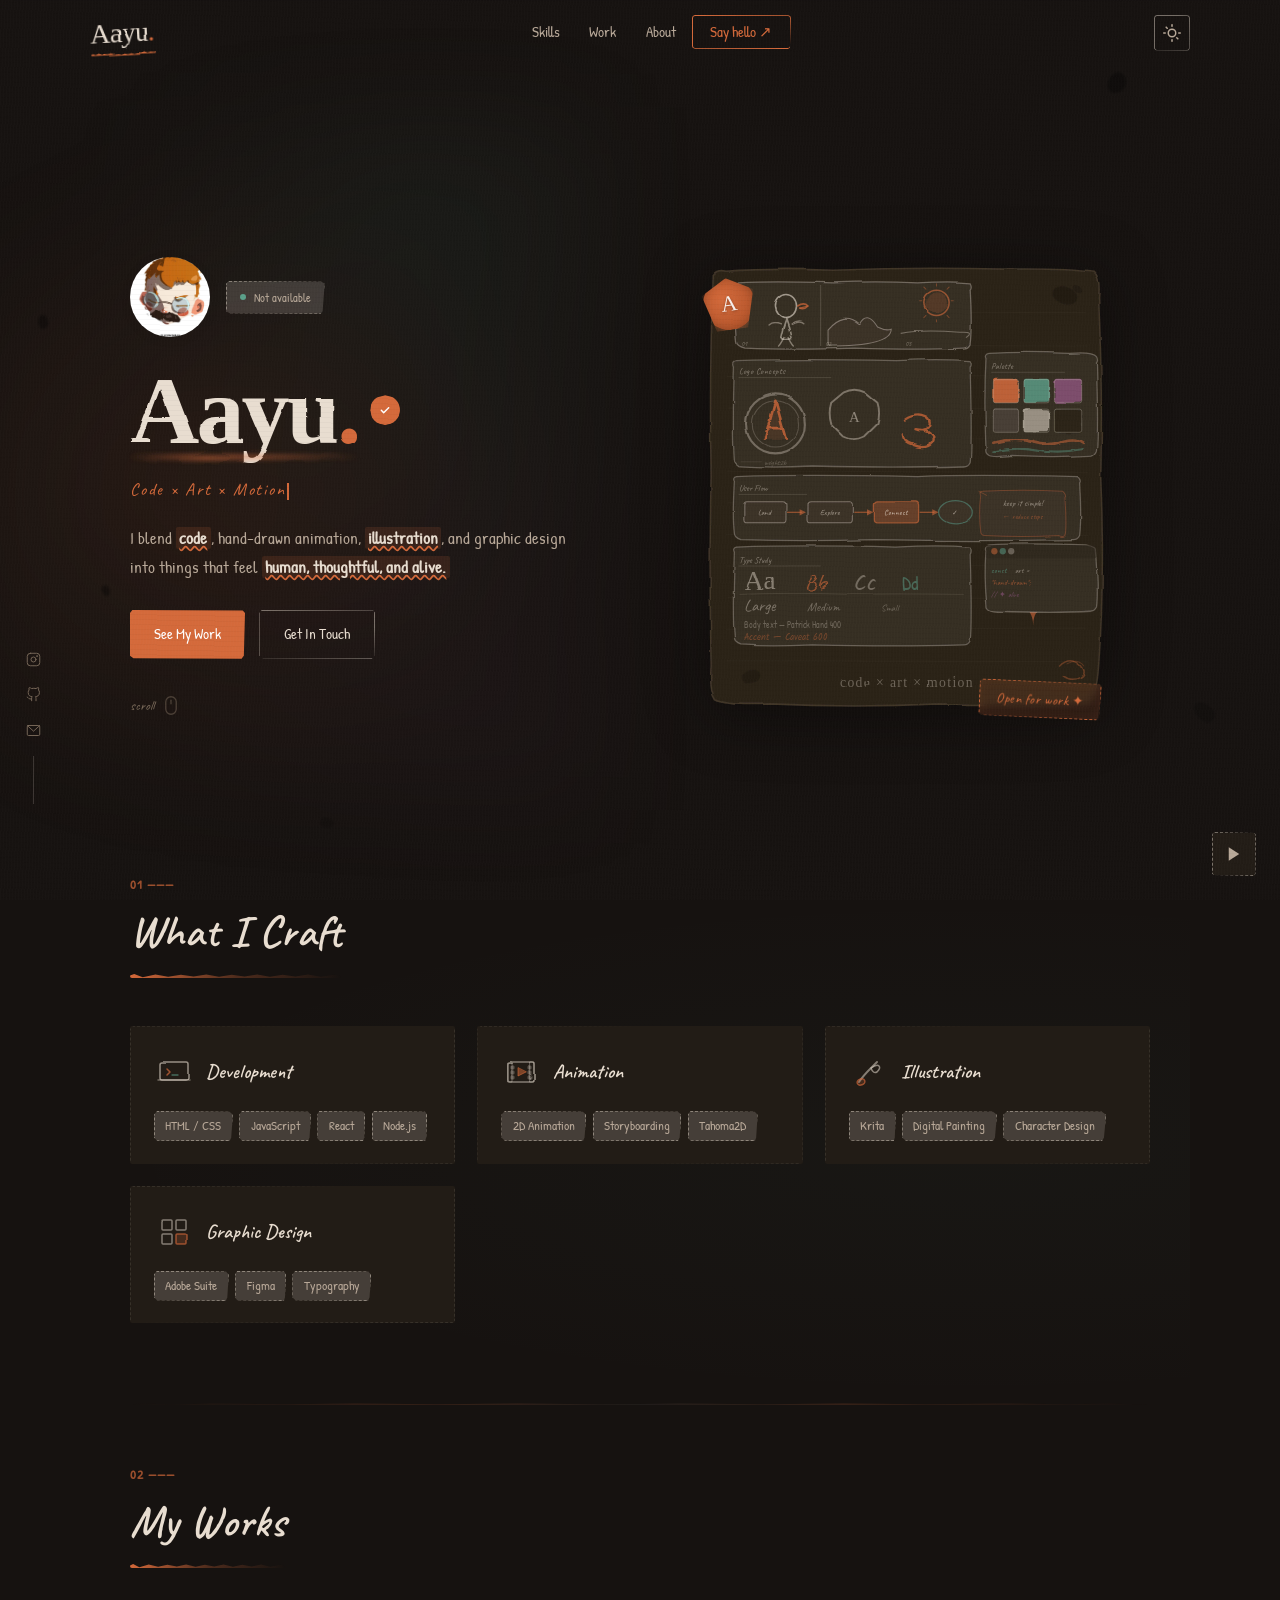
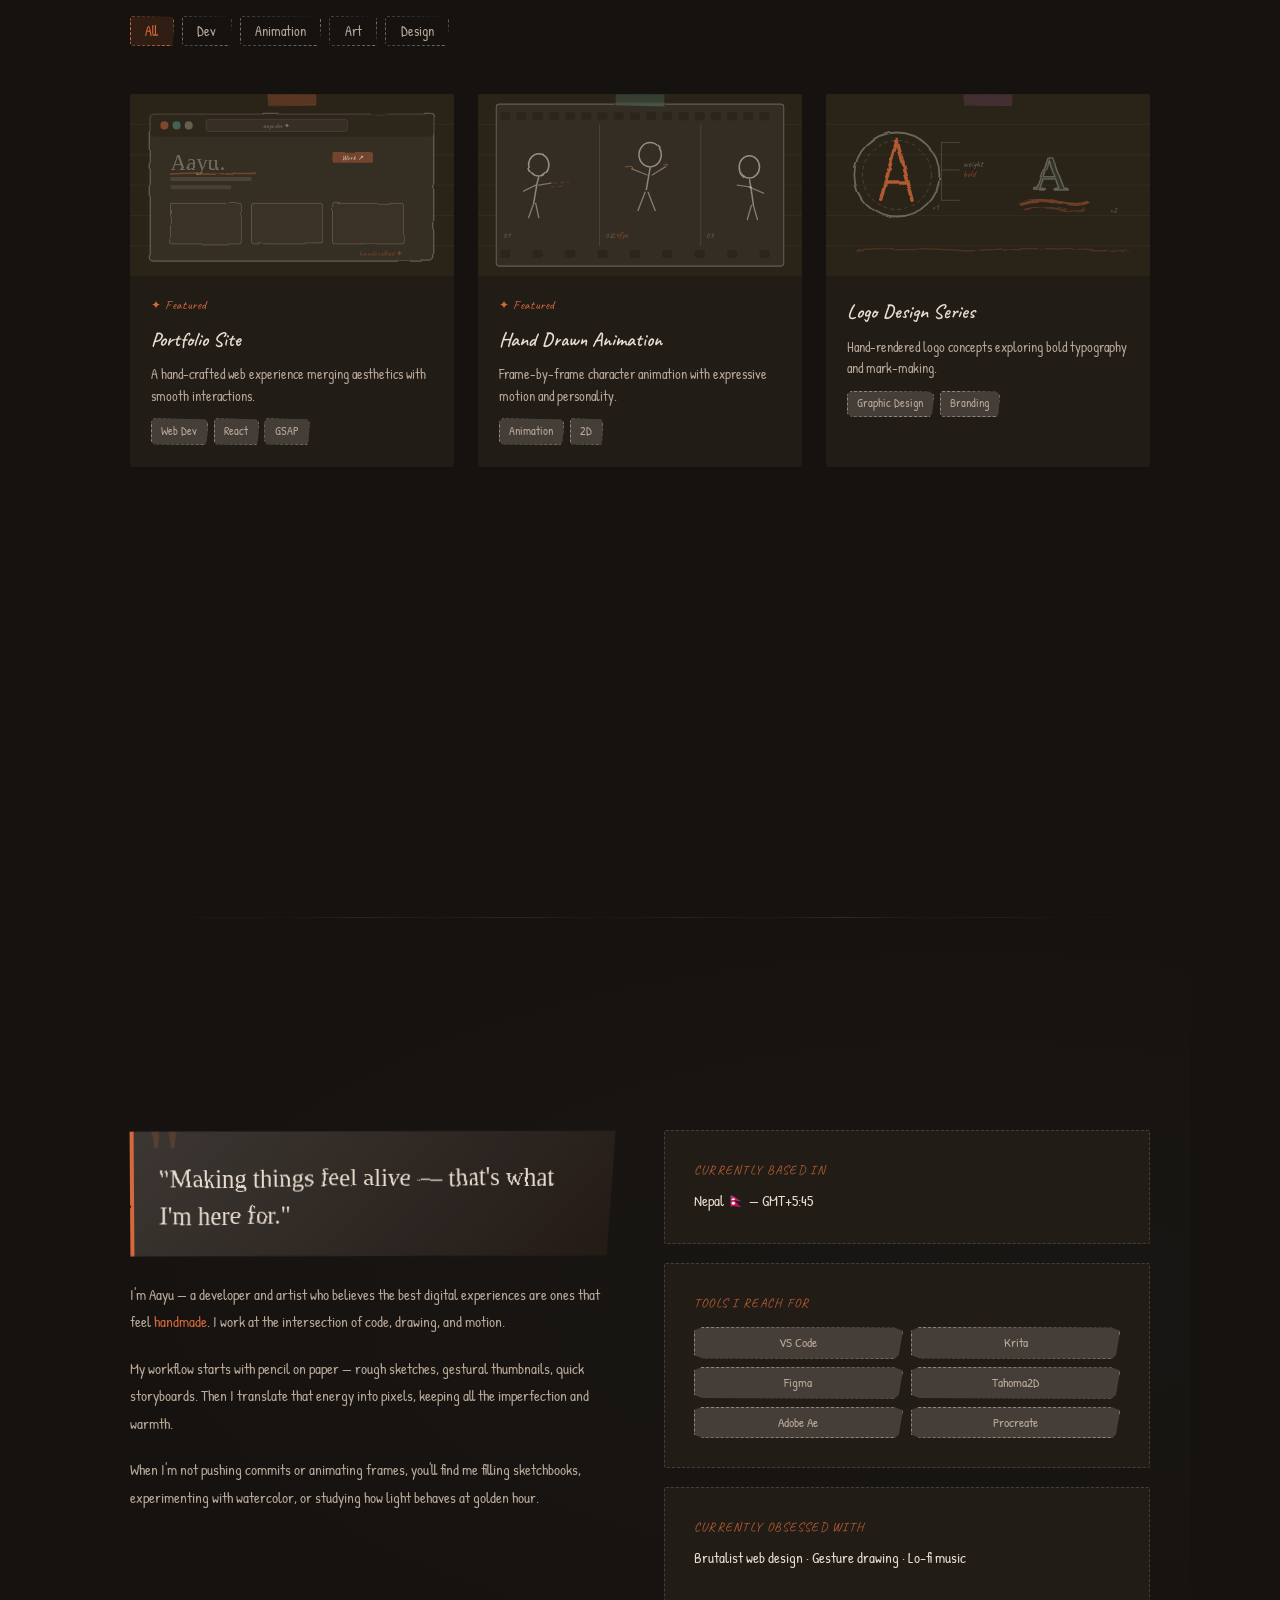
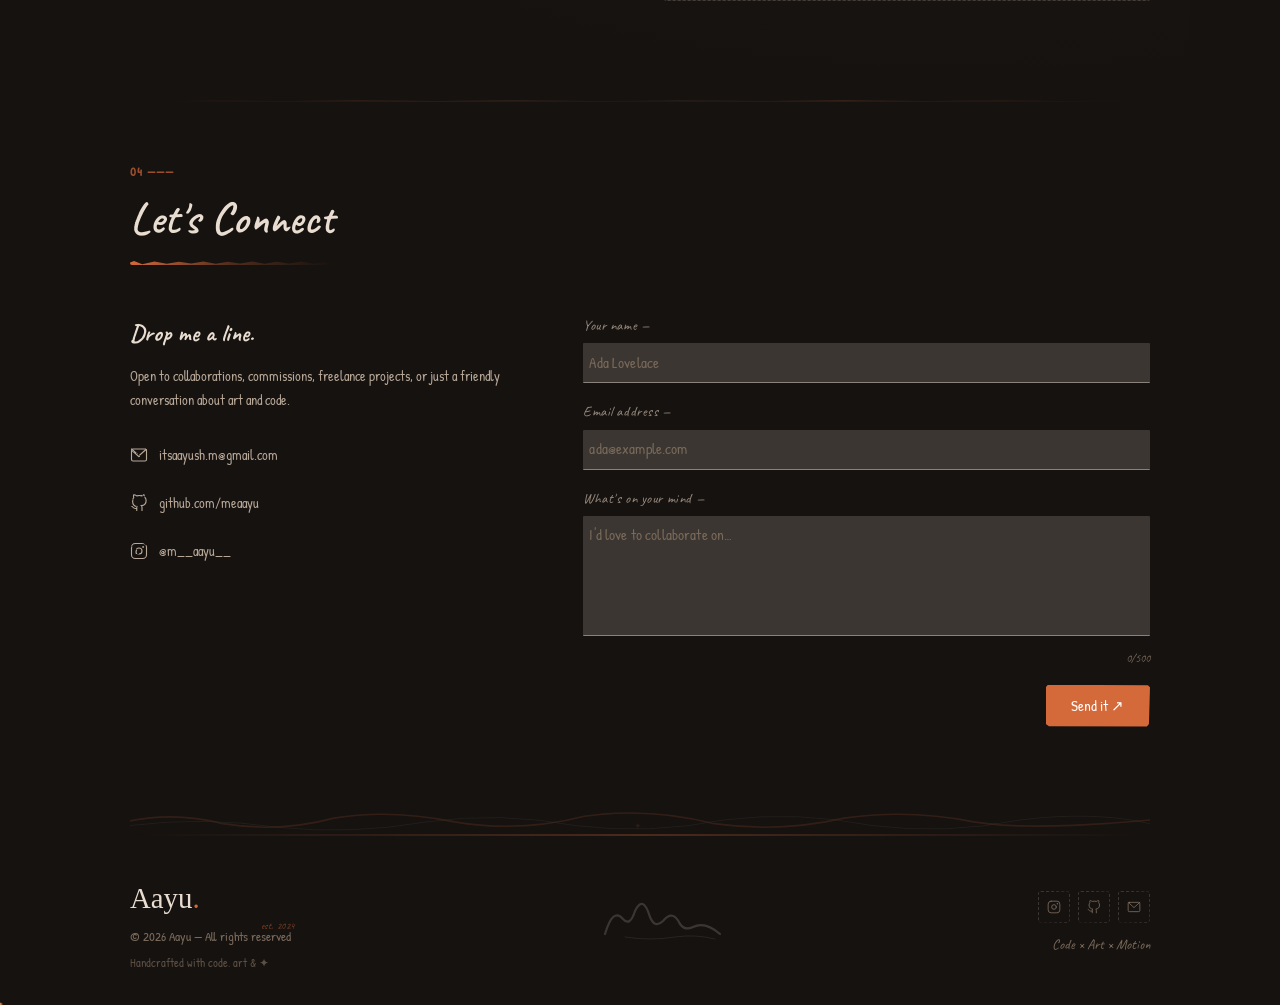
==== commit 434cac0f: "update" ====
--- a/index.html
+++ b/index.html
@@ -1,1754 +1,1203 @@
 <!doctype html>
-<html lang="en" data-theme="light">
-    <head>
-        <meta charset="UTF-8" />
-        <meta name="viewport" content="width=device-width,initial-scale=1.0" />
-        <meta
-            name="description"
-            content="Aayu — Developer &amp; Artist blending code, animation, illustration, and design."
+<html lang="en">
+<head>
+<meta charset="UTF-8"/>
+<meta name="viewport" content="width=device-width,initial-scale=1.0"/>
+<title>Aayu — Developer & Artist · Sketchbook</title>
+<link rel="preconnect" href="https://fonts.googleapis.com"/>
+<link rel="preconnect" href="https://fonts.gstatic.com" crossorigin/>
+<link href="https://fonts.googleapis.com/css2?family=Caveat:wght@400;500;600;700&family=Kalam:wght@300;400;700&family=Permanent+Marker&family=Patrick+Hand&display=swap" rel="stylesheet"/>
+<link rel="stylesheet" href="style.css"/>
+</head>
+<body>
+
+<!-- Global sketch filters (referenced by skill card SVGs) -->
+<svg width="0" height="0" style="position:absolute;overflow:hidden" aria-hidden="true">
+  <defs>
+    <filter id="pencilFx" x="-5%" y="-5%" width="110%" height="110%">
+      <feTurbulence type="fractalNoise" baseFrequency="0.018 0.045" numOctaves="3" seed="7" result="n"/>
+      <feDisplacementMap in="SourceGraphic" in2="n" scale="3" xChannelSelector="R" yChannelSelector="G"/>
+    </filter>
+    <filter id="brushFx" x="-8%" y="-8%" width="116%" height="116%">
+      <feTurbulence type="fractalNoise" baseFrequency="0.03 0.07" numOctaves="4" seed="19" result="n"/>
+      <feDisplacementMap in="SourceGraphic" in2="n" scale="5" xChannelSelector="R" yChannelSelector="G"/>
+    </filter>
+  </defs>
+</svg>
+
+<!-- Scroll progress bar -->
+<div id="scroll-progress"></div>
+
+<!-- Ink splotches scattered on paper -->
+<div class="splotch splotch-1"></div>
+<div class="splotch splotch-2"></div>
+<div class="splotch splotch-3"></div>
+<div class="splotch splotch-4"></div>
+<div class="splotch splotch-5"></div>
+
+
+
+<div class="sr-only" aria-live="polite" id="announcement"></div>
+
+<!-- NAV -->
+<nav id="mainNav">
+  <div class="nav-inner">
+    <a href="#" class="logo">Aayu<span class="logo-dot">.</span></a>
+    <ul class="nav-links" role="list">
+      <li><a href="#skills">Skills</a></li>
+      <li><a href="#work">Work</a></li>
+      <li><a href="#about">About</a></li>
+      <li><a href="#contact" class="nav-cta">Say hello ↗</a></li>
+    </ul>
+    <button class="theme-toggle" id="themeToggle" aria-label="Toggle theme" title="Toggle theme">
+      <svg viewBox="0 0 24 24" fill="none" stroke="currentColor" stroke-width="2" stroke-linecap="round" aria-hidden="true">
+        <circle cx="12" cy="12" r="5"/>
+        <line x1="12" y1="1" x2="12" y2="3"/>
+        <line x1="12" y1="21" x2="12" y2="23"/>
+        <line x1="4.22" y1="4.22" x2="5.64" y2="5.64"/>
+        <line x1="18.36" y1="18.36" x2="19.78" y2="19.78"/>
+        <line x1="1" y1="12" x2="3" y2="12"/>
+        <line x1="21" y1="12" x2="23" y2="12"/>
+      </svg>
+    </button>
+    <button class="menu-toggle" id="menuToggle" aria-label="Toggle menu" aria-expanded="false" aria-controls="mobileNav">
+      <span></span><span></span><span></span>
+    </button>
+  </div>
+</nav>
+
+<!-- MOBILE NAV -->
+<div class="mobile-nav" id="mobileNav" role="dialog" aria-label="Navigation" aria-modal="true">
+  <div class="mobile-nav-inner">
+    <div class="mobile-nav-header">
+      <span class="mobile-nav-logo">Aayu<span style="color:var(--accent)">.</span></span>
+      <button class="mobile-nav-close" id="mobileNavClose" aria-label="Close menu">
+        <svg viewBox="0 0 24 24" fill="none" stroke="currentColor" stroke-width="1.8" stroke-linecap="round"><line x1="18" y1="6" x2="6" y2="18"/><line x1="6" y1="6" x2="18" y2="18"/></svg>
+      </button>
+    </div>
+    <nav class="mobile-nav-links">
+      <a href="#skills" class="mobile-link"><span class="mobile-link-num">01</span><span class="mobile-link-text">Skills</span><span class="mobile-link-arrow">→</span></a>
+      <a href="#work" class="mobile-link"><span class="mobile-link-num">02</span><span class="mobile-link-text">Work</span><span class="mobile-link-arrow">→</span></a>
+      <a href="#about" class="mobile-link"><span class="mobile-link-num">03</span><span class="mobile-link-text">About</span><span class="mobile-link-arrow">→</span></a>
+      <a href="#contact" class="mobile-link"><span class="mobile-link-num">04</span><span class="mobile-link-text">Contact</span><span class="mobile-link-arrow">→</span></a>
+    </nav>
+    <div class="mobile-nav-footer">
+      <p class="mobile-nav-tagline">Code × Art × Motion</p>
+      <button class="mobile-theme-toggle" id="mobileThemeToggle" aria-label="Toggle theme" title="Toggle theme">
+        <svg viewBox="0 0 24 24" fill="none" stroke="currentColor" stroke-width="2" stroke-linecap="round" aria-hidden="true">
+          <circle cx="12" cy="12" r="5"/>
+          <line x1="12" y1="1" x2="12" y2="3"/>
+          <line x1="12" y1="21" x2="12" y2="23"/>
+          <line x1="4.22" y1="4.22" x2="5.64" y2="5.64"/>
+          <line x1="18.36" y1="18.36" x2="19.78" y2="19.78"/>
+          <line x1="1" y1="12" x2="3" y2="12"/>
+          <line x1="21" y1="12" x2="23" y2="12"/>
+        </svg>
+        <span class="mobile-theme-label">Light mode</span>
+      </button>
+    </div>
+  </div>
+</div>
+<div class="mobile-nav-overlay" id="mobileNavOverlay" aria-hidden="true"></div>
+
+
+<main>
+<!-- ═══════════════════════ HERO ═══════════════════════════ -->
+<header class="hero" id="hero">
+  <div class="hero-content">
+    <div class="hero-top-avatar-wrap">
+      <div class="hero-top-avatar">
+        <img
+          src="assets/photo.jpg"
+          alt="Aayu"
+          onerror="this.style.display='none';this.nextElementSibling.style.display='flex'"
+          style="width:100%;height:100%;object-fit:cover;display:block;"
         />
-        <meta name="theme-color" content="#bf5430" />
-        <meta property="og:title" content="Aayu — Developer &amp; Artist" />
-        <meta
-            property="og:description"
-            content="I blend code, hand-drawn animation, illustration, and graphic design into things that feel human, thoughtful, and alive."
-        />
-        <meta property="og:type" content="website" />
-        <title>Aayu — Developer & Artist</title>
-        <link rel="preconnect" href="https://fonts.googleapis.com" />
-        <link rel="dns-prefetch" href="https://fonts.googleapis.com" />
-        <link rel="preconnect" href="https://fonts.gstatic.com" crossorigin />
-        <link
-            href="https://fonts.googleapis.com/css2?family=Caveat:wght@500;700&family=Kalam:wght@300;400;700&family=Pacifico&family=Lora:ital,wght@0,400;0,500;1,400;1,500&display=swap"
-            rel="stylesheet"
-        />
-        <link rel="stylesheet" href="style.css" />
-        <style>
-            nav {
-                background: transparent !important;
-            }
-            nav.scrolled {
-                background: rgba(245, 242, 235, 0.82) !important;
-                backdrop-filter: blur(20px) saturate(2.2) brightness(1.04) !important;
-                -webkit-backdrop-filter: blur(20px) saturate(2.2) brightness(1.04) !important;
-                box-shadow: none !important;
-                transition: background 0.35s, backdrop-filter 0.35s !important;
-            }
-            [data-theme="dark"] nav.scrolled {
-                background: rgba(19, 17, 16, 0.82) !important;
-                backdrop-filter: blur(20px) saturate(2.2) brightness(0.96) !important;
-                -webkit-backdrop-filter: blur(20px) saturate(2.2) brightness(0.96) !important;
-                box-shadow: none !important;
-            }
-        </style>
-    </head>
-    <body>
-        <div class="sr-only" aria-live="polite" id="announcement" aria-atomic="true"></div>
-        <div id="progress-bar" aria-hidden="true"></div>
-
-
-        <!-- SVG filters -->
-        <svg
-            width="0"
-            height="0"
-            style="position: absolute; overflow: hidden"
-            aria-hidden="true"
-        >
-            <defs>
-                <filter id="sk" x="-6%" y="-6%" width="112%" height="112%">
-                    <feTurbulence
-                        type="fractalNoise"
-                        baseFrequency="0.022 0.055"
-                        numOctaves="3"
-                        seed="9"
-                        result="n"
-                    />
-                    <feDisplacementMap
-                        in="SourceGraphic"
-                        in2="n"
-                        scale="3.5"
-                        xChannelSelector="R"
-                        yChannelSelector="G"
-                    />
-                </filter>
-                <filter id="sk2" x="-7%" y="-7%" width="114%" height="114%">
-                    <feTurbulence
-                        type="fractalNoise"
-                        baseFrequency="0.03 0.08"
-                        numOctaves="4"
-                        seed="21"
-                        result="n"
-                    />
-                    <feDisplacementMap
-                        in="SourceGraphic"
-                        in2="n"
-                        scale="5.5"
-                        xChannelSelector="R"
-                        yChannelSelector="G"
-                    />
-                </filter>
-            </defs>
+        <!-- Fallback SVG shown only if photo.jpg fails to load -->
+        <svg viewBox="0 0 80 80" xmlns="http://www.w3.org/2000/svg" width="80" height="80" style="display:none;border-radius:50%;position:absolute;inset:0;">
+          <circle cx="40" cy="40" r="40" fill="#2a2318"/>
+          <ellipse cx="40" cy="30" rx="13" ry="14" fill="#c8a882" opacity="0.9"/>
+          <rect x="35" y="42" width="10" height="8" rx="3" fill="#c8a882" opacity="0.85"/>
+          <path d="M18 80 Q22 58 30 55 Q35 53 40 54 Q45 53 50 55 Q58 58 62 80Z" fill="#d4693a" opacity="0.85"/>
+          <path d="M27 28 Q27 14 40 14 Q53 14 53 28 Q53 22 50 20 Q46 16 40 16 Q34 16 30 20 Q27 22 27 28Z" fill="#3a2a1a"/>
+          <ellipse cx="34" cy="28" rx="2" ry="2.2" fill="#2a1a0a"/>
+          <ellipse cx="46" cy="28" rx="2" ry="2.2" fill="#2a1a0a"/>
+          <circle cx="35" cy="27.2" r="0.6" fill="white" opacity="0.8"/>
+          <circle cx="47" cy="27.2" r="0.6" fill="white" opacity="0.8"/>
+          <path d="M39 31 Q40 34 41 31" stroke="#a07850" stroke-width="1" fill="none" stroke-linecap="round"/>
+          <path d="M35 35 Q40 39 45 35" stroke="#7a4a2a" stroke-width="1.2" fill="none" stroke-linecap="round"/>
+          <path d="M31 25 Q34 23.5 37 25" stroke="#3a2a1a" stroke-width="1.3" fill="none" stroke-linecap="round"/>
+          <path d="M43 25 Q46 23.5 49 25" stroke="#3a2a1a" stroke-width="1.3" fill="none" stroke-linecap="round"/>
         </svg>
-
-        <!-- Theme toggle -->
-        <button
-            class="theme-toggle"
-            id="themeToggle"
-            aria-label="Toggle dark/light mode"
-            title="Toggle theme"
-        >
-            <svg
-                class="icon-sun"
-                viewBox="0 0 24 24"
-                fill="none"
-                stroke="var(--accent)"
-                stroke-width="2"
-                stroke-linecap="round"
-                stroke-linejoin="round"
-                aria-hidden="true"
-            >
-                <circle cx="12" cy="12" r="5" />
-                <line x1="12" y1="1" x2="12" y2="3" />
-                <line x1="12" y1="21" x2="12" y2="23" />
-                <line x1="4.22" y1="4.22" x2="5.64" y2="5.64" />
-                <line x1="18.36" y1="18.36" x2="19.78" y2="19.78" />
-                <line x1="1" y1="12" x2="3" y2="12" />
-                <line x1="21" y1="12" x2="23" y2="12" />
-                <line x1="4.22" y1="19.78" x2="5.64" y2="18.36" />
-                <line x1="18.36" y1="5.64" x2="19.78" y2="4.22" />
-            </svg>
-            <svg
-                class="icon-moon"
-                viewBox="0 0 24 24"
-                fill="none"
-                stroke="var(--accent)"
-                stroke-width="2"
-                stroke-linecap="round"
-                stroke-linejoin="round"
-                aria-hidden="true"
-            >
-                <path d="M21 12.79A9 9 0 1 1 11.21 3 7 7 0 0 0 21 12.79z" />
-            </svg>
+      </div>
+      <div class="avail-badge">
+        <span class="avail-dot"></span>
+        Not available
+      </div>
+    </div>
+
+    <div class="hero-name-row">
+      <h1 class="hero-name-heading">Aayu<span class="hero-name-dot">.</span></h1>
+      <div class="hero-verified-badge">
+        <svg viewBox="0 0 24 24" fill="none" aria-hidden="true">
+          <polyline points="6.5,12.5 10,16 17.5,8.5" stroke="#fff" stroke-width="2.2" stroke-linecap="round" stroke-linejoin="round"/>
+        </svg>
+      </div>
+    </div>
+
+    <p class="hero-tagline-sub" id="heroTagline"><span id="taglineText">Code × Art × Motion</span><span class="tagline-cursor" aria-hidden="true"></span></p>
+
+    <p class="hero-desc">
+      I blend <em class="hero-kw">code</em>, hand-drawn animation,
+      <em class="hero-kw">illustration</em>, and graphic design into
+      things that feel <em class="hero-kw">human, thoughtful, and alive.</em>
+    </p>
+
+    <div class="hero-actions">
+      <a href="#work" class="btn btn-primary">See My Work</a>
+      <a href="#contact" class="btn btn-ghost">Get In Touch</a>
+    </div>
+
+    <div class="hero-scroll-hint" aria-hidden="true">
+      <span>scroll</span>
+      <svg viewBox="0 0 16 24" fill="none" stroke="currentColor" stroke-width="1.5" stroke-linecap="round">
+        <rect x="2" y="2" width="12" height="20" rx="6"/>
+        <line x1="8" y1="6" x2="8" y2="10" class="scroll-dot"/>
+      </svg>
+    </div>
+  </div>
+
+  <!-- HERO ART — artist's sketchbook illustration -->
+  <div class="hero-art" aria-hidden="true">
+    <!-- DARK version -->
+    <svg class="hero-svg-dark" viewBox="0 0 380 420" xmlns="http://www.w3.org/2000/svg">
+      <defs>
+        <!-- Paper background grain -->
+        <filter id="grain">
+          <feTurbulence type="fractalNoise" baseFrequency="0.65" numOctaves="3" stitchTiles="stitch"/>
+          <feColorMatrix type="saturate" values="0"/>
+          <feBlend in="SourceGraphic" mode="multiply"/>
+        </filter>
+        <!-- Pencil sketch texture -->
+        <filter id="pencilFx" x="-5%" y="-5%" width="110%" height="110%">
+          <feTurbulence type="fractalNoise" baseFrequency="0.025 0.06" numOctaves="4" seed="12" result="n"/>
+          <feDisplacementMap in="SourceGraphic" in2="n" scale="3.5" xChannelSelector="R" yChannelSelector="G"/>
+        </filter>
+        <filter id="brushFx" x="-8%" y="-8%" width="116%" height="116%">
+          <feTurbulence type="fractalNoise" baseFrequency="0.04 0.09" numOctaves="5" seed="7" result="n"/>
+          <feDisplacementMap in="SourceGraphic" in2="n" scale="5" xChannelSelector="R" yChannelSelector="G"/>
+        </filter>
+      </defs>
+
+      <!-- Sketch page background with rough edges -->
+      <path d="M6 8 Q10 3 18 5 Q60 2 120 4 Q200 1 280 3 Q340 2 368 6 Q374 12 372 30 Q376 120 374 200 Q378 300 372 380 Q370 410 362 414 Q300 418 220 416 Q140 420 60 416 Q20 418 8 412 Q2 404 4 380 Q2 280 4 200 Q2 100 6 8Z"
+        fill="#2a2318" stroke="#3f3428" stroke-width="1.5" filter="url(#pencilFx)"/>
+
+      <!-- Paper fiber lines (faint horizontal) -->
+      <g opacity="0.04" stroke="#e8ddd0" stroke-width="0.6">
+        <line x1="20" y1="45" x2="360" y2="44"/>
+        <line x1="18" y1="75" x2="362" y2="76"/>
+        <line x1="19" y1="105" x2="361" y2="104"/>
+        <line x1="20" y1="135" x2="362" y2="136"/>
+        <line x1="18" y1="165" x2="360" y2="164"/>
+        <line x1="19" y1="195" x2="362" y2="196"/>
+        <line x1="20" y1="225" x2="361" y2="224"/>
+        <line x1="18" y1="255" x2="362" y2="256"/>
+        <line x1="19" y1="285" x2="360" y2="284"/>
+        <line x1="20" y1="315" x2="362" y2="316"/>
+        <line x1="18" y1="345" x2="360" y2="344"/>
+        <line x1="19" y1="375" x2="362" y2="376"/>
+      </g>
+
+      <!-- Ink splotch top right corner -->
+      <ellipse cx="340" cy="28" rx="12" ry="8" fill="#1a1410" opacity="0.6" transform="rotate(20,340,28)" filter="url(#pencilFx)"/>
+      <ellipse cx="352" cy="22" rx="5" ry="3" fill="#1a1410" opacity="0.4" transform="rotate(35,352,22)"/>
+
+      <!-- Ink splotch bottom left -->
+      <ellipse cx="42" cy="390" rx="9" ry="6" fill="#1a1410" opacity="0.5" transform="rotate(-15,42,390)" filter="url(#pencilFx)"/>
+
+      <!-- ══ STORYBOARD THUMBNAIL TOP ══ -->
+      <!-- Frame border (irregular pen stroke) -->
+      <path d="M28 22 Q26 18 30 16 Q60 14 120 16 Q160 14 200 16 Q230 14 250 16 Q252 20 250 22 Q252 58 250 74 Q248 78 244 78 Q200 80 140 78 Q80 80 36 78 Q28 76 28 72 Q26 56 28 22Z"
+        fill="#342d24" stroke="#e8ddd0" stroke-width="1.2" stroke-opacity="0.35" filter="url(#pencilFx)"/>
+
+      <!-- Storyboard: rough figure sketch -->
+      <!-- head -->
+      <ellipse cx="75" cy="38" rx="10" ry="11" fill="none" stroke="#e8ddd0" stroke-width="1.5" stroke-opacity="0.6" filter="url(#pencilFx)"/>
+      <!-- body -->
+      <path d="M75 50 Q72 58 70 68 Q74 70 80 68 Q78 58 75 50Z" fill="none" stroke="#e8ddd0" stroke-width="1.5" stroke-opacity="0.5" filter="url(#pencilFx)"/>
+      <!-- arms -->
+      <path d="M70 55 Q62 52 58 56" fill="none" stroke="#e8ddd0" stroke-width="1.3" stroke-opacity="0.4" stroke-linecap="round" filter="url(#pencilFx)"/>
+      <path d="M80 55 Q88 50 92 54" fill="none" stroke="#e8ddd0" stroke-width="1.3" stroke-opacity="0.4" stroke-linecap="round" filter="url(#pencilFx)"/>
+      <!-- legs -->
+      <path d="M73 68 Q70 74 68 76" fill="none" stroke="#e8ddd0" stroke-width="1.3" stroke-opacity="0.45" stroke-linecap="round"/>
+      <path d="M77 68 Q80 74 82 76" fill="none" stroke="#e8ddd0" stroke-width="1.3" stroke-opacity="0.45" stroke-linecap="round"/>
+
+      <!-- Motion arrows (animation cues) -->
+      <path d="M86 38 Q92 34 96 38 Q92 42 88 40" fill="none" stroke="#d4693a" stroke-width="1.5" stroke-linecap="round" opacity="0.7" filter="url(#pencilFx)"/>
+      <path d="M88 40 L96 38" stroke="#d4693a" stroke-width="1.2" opacity="0.7"/>
+
+      <!-- Scene lines in bg -->
+      <line x1="108" y1="18" x2="108" y2="76" stroke="#e8ddd0" stroke-width="0.7" stroke-opacity="0.25"/>
+      <!-- Scene 2: landscape sketch -->
+      <path d="M115 60 Q130 42 145 55 Q152 42 162 58 Q170 62 175 60 Q175 76 115 76Z" fill="#3a3028" stroke="#e8ddd0" stroke-width="1" stroke-opacity="0.4" filter="url(#pencilFx)"/>
+      <!-- sun circle -->
+      <circle cx="218" cy="35" r="12" fill="none" stroke="#d4693a" stroke-width="1.5" stroke-opacity="0.6" filter="url(#pencilFx)"/>
+      <!-- watercolor-ish orange wash inside sun -->
+      <circle cx="218" cy="35" r="10" fill="#d4693a" opacity="0.18" filter="url(#brushFx)"/>
+      <!-- rays -->
+      <g stroke="#d4693a" stroke-width="1" stroke-opacity="0.4" stroke-linecap="round">
+        <line x1="218" y1="19" x2="218" y2="17"/>
+        <line x1="228" y1="22" x2="230" y2="20"/>
+        <line x1="232" y1="33" x2="234" y2="33"/>
+        <line x1="228" y1="47" x2="230" y2="49"/>
+        <line x1="218" y1="51" x2="218" y2="53"/>
+        <line x1="208" y1="47" x2="206" y2="49"/>
+        <line x1="204" y1="33" x2="202" y2="33"/>
+        <line x1="208" y1="22" x2="206" y2="20"/>
+      </g>
+      <!-- Ground horizon -->
+      <path d="M184 64 Q205 60 240 63 Q255 62 246 68" fill="none" stroke="#e8ddd0" stroke-width="1" stroke-opacity="0.35" filter="url(#pencilFx)"/>
+
+      <!-- "frame" labels penciled in -->
+      <text x="32" y="76" font-family="Caveat,cursive" font-size="7" fill="#e8ddd0" opacity="0.4">01</text>
+      <text x="112" y="76" font-family="Caveat,cursive" font-size="7" fill="#e8ddd0" opacity="0.4">02</text>
+      <text x="188" y="76" font-family="Caveat,cursive" font-size="7" fill="#e8ddd0" opacity="0.4">03</text>
+
+      <!-- ══ HAND-DRAWN LOGO CONCEPTS ══ -->
+      <!-- Rough card border -->
+      <path d="M26 95 Q24 91 28 90 Q90 88 180 90 Q220 88 250 90 Q252 94 250 96 Q252 170 250 186 Q248 190 244 190 Q180 192 100 190 Q60 192 32 190 Q26 188 26 184 Q24 160 26 95Z"
+        fill="#342d24" stroke="#e8ddd0" stroke-width="1.2" stroke-opacity="0.3" filter="url(#pencilFx)"/>
+
+      <!-- "Logo Concepts" pencil label -->
+      <text x="30" y="103" font-family="Caveat,cursive" font-size="8.5" fill="#e8ddd0" opacity="0.45" letter-spacing="0.05em">Logo Concepts</text>
+      <line x1="30" y1="106" x2="118" y2="106" stroke="#e8ddd0" stroke-width="0.6" stroke-opacity="0.2"/>
+
+      <!-- Logo sketch 1: circular mark -->
+      <circle cx="65" cy="150" r="28" fill="none" stroke="#e8ddd0" stroke-width="2" stroke-opacity="0.35" filter="url(#pencilFx)"/>
+      <circle cx="65" cy="150" r="22" fill="none" stroke="#e8ddd0" stroke-width="1" stroke-opacity="0.2" filter="url(#pencilFx)"/>
+      <!-- "A" letterform rough -->
+      <path d="M55 164 L65 128 L75 164 M58 154 L72 154" fill="none" stroke="#d4693a" stroke-width="2.5" stroke-linecap="round" stroke-linejoin="round" stroke-opacity="0.75" filter="url(#brushFx)"/>
+      <!-- watercolor wash behind A -->
+      <path d="M55 164 L65 128 L75 164Z" fill="#d4693a" opacity="0.12" filter="url(#brushFx)"/>
+
+      <!-- Logo sketch 2: badge shape -->
+      <path d="M130 120 Q140 115 150 120 L162 130 Q165 140 162 150 L150 162 Q140 167 130 162 L118 150 Q115 140 118 130Z" fill="none" stroke="#e8ddd0" stroke-width="1.8" stroke-opacity="0.4" filter="url(#pencilFx)"/>
+      <text x="140" y="148" font-family="Permanent Marker,cursive" font-size="14" fill="#e8ddd0" opacity="0.5" text-anchor="middle">A</text>
+
+      <!-- Logo sketch 3: brush stroke name -->
+      <path d="M188 145 Q198 138 208 143 Q214 147 210 153 Q206 158 198 155 Q204 155 210 158 Q218 163 214 168 Q208 175 196 170 Q186 167 186 160" fill="none" stroke="#d4693a" stroke-width="2.2" stroke-linecap="round" stroke-linejoin="round" stroke-opacity="0.7" filter="url(#brushFx)"/>
+
+      <!-- Pencil weight annotations -->
+      <line x1="32" y1="186" x2="52" y2="186" stroke="#e8ddd0" stroke-width="0.4" stroke-opacity="0.2"/>
+      <text x="54" y="189" font-family="Caveat,cursive" font-size="7" fill="#e8ddd0" opacity="0.3">weight:2b</text>
+
+      <!-- ══ COLOR PALETTE SWATCH CARD ══ -->
+      <path d="M265 88 Q263 84 268 83 Q300 81 344 83 Q366 81 370 86 Q372 90 370 92 Q372 160 370 175 Q368 180 364 180 Q330 182 290 180 Q272 182 268 180 Q264 178 265 174 Q263 125 265 88Z"
+        fill="#342d24" stroke="#e8ddd0" stroke-width="1.2" stroke-opacity="0.3" filter="url(#pencilFx)"/>
+      <text x="270" y="98" font-family="Caveat,cursive" font-size="8.5" fill="#e8ddd0" opacity="0.45">Palette</text>
+      <line x1="270" y1="101" x2="340" y2="101" stroke="#e8ddd0" stroke-width="0.6" stroke-opacity="0.2"/>
+
+      <!-- Swatches — watercolor-style -->
+      <!-- Sunset orange -->
+      <rect x="272" y="108" width="24" height="22" rx="2" fill="#d4693a" filter="url(#brushFx)" opacity="0.85"/>
+      <rect x="272" y="108" width="24" height="22" rx="2" fill="none" stroke="#e8ddd0" stroke-width="0.8" stroke-opacity="0.3"/>
+      <!-- Teal -->
+      <rect x="301" y="108" width="24" height="22" rx="2" fill="#5ba08a" filter="url(#brushFx)" opacity="0.8"/>
+      <rect x="301" y="108" width="24" height="22" rx="2" fill="none" stroke="#e8ddd0" stroke-width="0.8" stroke-opacity="0.3"/>
+      <!-- Mauve -->
+      <rect x="330" y="108" width="26" height="22" rx="2" fill="#9a5a8a" filter="url(#brushFx)" opacity="0.7"/>
+      <rect x="330" y="108" width="26" height="22" rx="2" fill="none" stroke="#e8ddd0" stroke-width="0.8" stroke-opacity="0.3"/>
+      <!-- Charcoal -->
+      <rect x="272" y="136" width="24" height="22" rx="2" fill="#4a4038" filter="url(#brushFx)" opacity="0.9"/>
+      <rect x="272" y="136" width="24" height="22" rx="2" fill="none" stroke="#e8ddd0" stroke-width="0.8" stroke-opacity="0.3"/>
+      <!-- Cream -->
+      <rect x="301" y="136" width="24" height="22" rx="2" fill="#e8ddd0" filter="url(#brushFx)" opacity="0.55"/>
+      <rect x="301" y="136" width="24" height="22" rx="2" fill="none" stroke="#e8ddd0" stroke-width="0.8" stroke-opacity="0.3"/>
+      <!-- Dark paper -->
+      <rect x="330" y="136" width="26" height="22" rx="2" fill="#2a2318" filter="url(#brushFx)" opacity="0.9"/>
+      <rect x="330" y="136" width="26" height="22" rx="2" fill="none" stroke="#e8ddd0" stroke-width="0.8" stroke-opacity="0.3"/>
+
+      <!-- Brush stroke decorations -->
+      <path d="M272 168 Q292 162 312 168 Q325 172 338 166 Q350 163 356 168" fill="none" stroke="#d4693a" stroke-width="2.5" stroke-linecap="round" opacity="0.5" filter="url(#brushFx)"/>
+      <path d="M272 176 Q295 171 318 176 Q334 179 356 175" fill="none" stroke="#5ba08a" stroke-width="2" stroke-linecap="round" opacity="0.4" filter="url(#brushFx)"/>
+
+      <!-- ══ FLOW DIAGRAM — sketch ══ -->
+      <path d="M26 205 Q24 201 28 200 Q90 198 200 200 Q250 198 352 200 Q356 204 354 206 Q356 240 354 256 Q352 260 348 260 Q260 262 160 260 Q90 262 32 260 Q26 258 26 254 Q24 238 26 205Z"
+        fill="#342d24" stroke="#e8ddd0" stroke-width="1.2" stroke-opacity="0.3" filter="url(#pencilFx)"/>
+      <text x="30" y="214" font-family="Caveat,cursive" font-size="8.5" fill="#e8ddd0" opacity="0.45">User Flow</text>
+      <line x1="30" y1="217" x2="95" y2="217" stroke="#e8ddd0" stroke-width="0.6" stroke-opacity="0.2"/>
+
+      <!-- Flow nodes -->
+      <!-- Node 1 -->
+      <rect x="35" y="224" width="40" height="20" rx="3" fill="#3a3028" stroke="#e8ddd0" stroke-width="1" stroke-opacity="0.4" filter="url(#pencilFx)"/>
+      <text x="55" y="237" font-family="Caveat,cursive" font-size="7.5" fill="#e8ddd0" text-anchor="middle" opacity="0.6">Land</text>
+      <!-- Arrow -->
+      <path d="M76 234 L90 234" stroke="#d4693a" stroke-width="1.2" stroke-opacity="0.6" marker-end="url(#arrow)"/>
+      <polygon points="88,231 94,234 88,237" fill="#d4693a" opacity="0.6"/>
+      <!-- Node 2 -->
+      <rect x="95" y="224" width="44" height="20" rx="3" fill="#3a3028" stroke="#e8ddd0" stroke-width="1" stroke-opacity="0.4" filter="url(#pencilFx)"/>
+      <text x="117" y="237" font-family="Caveat,cursive" font-size="7.5" fill="#e8ddd0" text-anchor="middle" opacity="0.6">Explore</text>
+      <!-- Arrow -->
+      <path d="M140 234 L154 234" stroke="#d4693a" stroke-width="1.2" stroke-opacity="0.6"/>
+      <polygon points="152,231 158,234 152,237" fill="#d4693a" opacity="0.6"/>
+      <!-- Node 3 -->
+      <rect x="159" y="224" width="42" height="20" rx="3" fill="#d4693a" fill-opacity="0.3" stroke="#d4693a" stroke-width="1.2" stroke-opacity="0.6" filter="url(#pencilFx)"/>
+      <text x="180" y="237" font-family="Caveat,cursive" font-size="7.5" fill="#e8ddd0" text-anchor="middle" opacity="0.8">Connect</text>
+      <!-- Arrow -->
+      <path d="M202 234 L216 234" stroke="#d4693a" stroke-width="1.2" stroke-opacity="0.6"/>
+      <polygon points="214,231 220,234 214,237" fill="#d4693a" opacity="0.6"/>
+      <!-- Node 4 -->
+      <ellipse cx="236" cy="234" rx="16" ry="11" fill="#3a3028" stroke="#5ba08a" stroke-width="1.2" stroke-opacity="0.5" filter="url(#pencilFx)"/>
+      <text x="236" y="237" font-family="Caveat,cursive" font-size="7" fill="#e8ddd0" text-anchor="middle" opacity="0.6">✓</text>
+
+      <!-- Annotation note (sticky) -->
+      <path d="M260 218 Q258 214 262 214 Q300 212 338 214 Q342 218 340 220 Q342 250 340 256 Q338 258 334 256 Q300 258 264 256 Q260 256 260 252 Q258 236 260 218Z"
+        fill="#3a3028" stroke="#d4693a" stroke-width="1" stroke-opacity="0.35" filter="url(#pencilFx)"/>
+      <text x="300" y="228" font-family="Caveat,cursive" font-size="8" fill="#e8ddd0" text-anchor="middle" opacity="0.55">keep it simple!</text>
+      <text x="300" y="240" font-family="Caveat,cursive" font-size="7" fill="#d4693a" text-anchor="middle" opacity="0.5">← reduce steps</text>
+      <path d="M266 218 L258 214" stroke="#d4693a" stroke-width="0.8" stroke-opacity="0.4"/>
+
+      <!-- ══ TYPOGRAPHY SPECIMEN ══ -->
+      <path d="M26 272 Q24 268 28 267 Q90 265 180 267 Q220 265 250 267 Q252 271 250 274 Q252 340 250 356 Q248 360 244 360 Q180 362 100 360 Q60 362 32 360 Q26 358 26 354 Q24 330 26 272Z"
+        fill="#342d24" stroke="#e8ddd0" stroke-width="1.2" stroke-opacity="0.3" filter="url(#pencilFx)"/>
+      <text x="30" y="282" font-family="Caveat,cursive" font-size="8.5" fill="#e8ddd0" opacity="0.45">Type Study</text>
+      <line x1="30" y1="285" x2="108" y2="285" stroke="#e8ddd0" stroke-width="0.6" stroke-opacity="0.2"/>
+
+      <!-- Alphabet sample -->
+      <text x="35" y="308" font-family="Permanent Marker,cursive" font-size="26" fill="#e8ddd0" opacity="0.45" filter="url(#pencilFx)">Aa</text>
+      <text x="92" y="308" font-family="Caveat,cursive" font-size="22" fill="#d4693a" opacity="0.6" filter="url(#brushFx)">Bb</text>
+      <text x="140" y="308" font-family="Kalam,cursive" font-size="20" fill="#e8ddd0" opacity="0.35">Cc</text>
+      <text x="185" y="308" font-family="Patrick Hand,cursive" font-size="18" fill="#5ba08a" opacity="0.5">Dd</text>
+      <!-- baseline rule -->
+      <path d="M30 312 Q80 310 140 312 Q180 311 244 312" fill="none" stroke="#e8ddd0" stroke-width="0.5" stroke-opacity="0.2" filter="url(#pencilFx)"/>
+      <!-- Size scale -->
+      <text x="35" y="328" font-family="Caveat,cursive" font-size="16" fill="#e8ddd0" opacity="0.4">Large</text>
+      <text x="95" y="328" font-family="Caveat,cursive" font-size="12" fill="#e8ddd0" opacity="0.35">Medium</text>
+      <text x="165" y="328" font-family="Caveat,cursive" font-size="9" fill="#e8ddd0" opacity="0.3">Small</text>
+      <text x="35" y="344" font-family="Patrick Hand,cursive" font-size="9" fill="#e8ddd0" opacity="0.3">Body text — Patrick Hand 400</text>
+      <text x="35" y="355" font-family="Kalam,cursive" font-size="9" fill="#d4693a" opacity="0.4">Accent — Caveat 600</text>
+
+      <!-- ══ STAR / ORNAMENT ══ -->
+      <text x="310" y="340" font-family="Caveat,cursive" font-size="64" fill="#d4693a" text-anchor="middle" opacity="0.6" filter="url(#brushFx)">✦</text>
+
+      <!-- ══ CODE SNIPPET sketch ══ -->
+      <path d="M265 270 Q263 266 268 265 Q300 263 360 265 Q370 267 369 270 Q372 310 370 324 Q368 328 364 328 Q330 330 276 328 Q268 328 266 324 Q263 296 265 270Z"
+        fill="#342d24" stroke="#e8ddd0" stroke-width="1.2" stroke-opacity="0.3" filter="url(#pencilFx)"/>
+      <!-- Titlebar -->
+      <rect x="265" y="265" width="105" height="13" rx="2" fill="#2a2318" opacity="0.5"/>
+      <circle cx="273" cy="271" r="3" fill="#d4693a" opacity="0.5"/>
+      <circle cx="281" cy="271" r="3" fill="#5ba08a" opacity="0.5"/>
+      <circle cx="289" cy="271" r="3" fill="#e8ddd0" opacity="0.3"/>
+      <!-- Code lines sketch -->
+      <text x="270" y="292" font-family="Caveat,cursive" font-size="7.5" fill="#5ba08a" opacity="0.65">const</text>
+      <text x="293" y="292" font-family="Caveat,cursive" font-size="7.5" fill="#e8ddd0" opacity="0.5"> art =</text>
+      <text x="270" y="303" font-family="Caveat,cursive" font-size="7.5" fill="#d4693a" opacity="0.6">"hand-drawn";</text>
+      <text x="270" y="314" font-family="Caveat,cursive" font-size="7.5" fill="#9a5a8a" opacity="0.55">// ✦ alive</text>
+
+      <!-- Bottom handwritten tagline -->
+      <text x="190" y="400" font-family="Permanent Marker,cursive" font-size="13" fill="#e8ddd0" text-anchor="middle" opacity="0.35" filter="url(#pencilFx)" letter-spacing="0.1em">code × art × motion</text>
+
+      <!-- Decorative corner flourish -->
+      <path d="M335 380 Q345 370 355 380 Q362 388 354 392 Q346 396 338 390" fill="none" stroke="#d4693a" stroke-width="1.5" stroke-opacity="0.35" stroke-linecap="round" filter="url(#brushFx)"/>
+      <path d="M342 378 Q352 372 358 380" fill="none" stroke="#d4693a" stroke-width="1" stroke-opacity="0.25" stroke-linecap="round"/>
+    </svg>
+
+    <!-- LIGHT version -->
+    <svg class="hero-svg-light" viewBox="0 0 380 420" xmlns="http://www.w3.org/2000/svg">
+      <defs>
+        <filter id="grainL">
+          <feTurbulence type="fractalNoise" baseFrequency="0.65" numOctaves="3" stitchTiles="stitch"/>
+          <feColorMatrix type="saturate" values="0"/>
+          <feBlend in="SourceGraphic" mode="multiply"/>
+        </filter>
+        <filter id="pencilFxL" x="-5%" y="-5%" width="110%" height="110%">
+          <feTurbulence type="fractalNoise" baseFrequency="0.025 0.06" numOctaves="4" seed="12" result="n"/>
+          <feDisplacementMap in="SourceGraphic" in2="n" scale="3.5" xChannelSelector="R" yChannelSelector="G"/>
+        </filter>
+        <filter id="brushFxL" x="-8%" y="-8%" width="116%" height="116%">
+          <feTurbulence type="fractalNoise" baseFrequency="0.04 0.09" numOctaves="5" seed="7" result="n"/>
+          <feDisplacementMap in="SourceGraphic" in2="n" scale="5" xChannelSelector="R" yChannelSelector="G"/>
+        </filter>
+      </defs>
+
+      <!-- Light paper background with rough edges -->
+      <path d="M6 8 Q10 3 18 5 Q60 2 120 4 Q200 1 280 3 Q340 2 368 6 Q374 12 372 30 Q376 120 374 200 Q378 300 372 380 Q370 410 362 414 Q300 418 220 416 Q140 420 60 416 Q20 418 8 412 Q2 404 4 380 Q2 280 4 200 Q2 100 6 8Z"
+        fill="#f0e8da" stroke="#c8b89a" stroke-width="1.5" filter="url(#pencilFxL)"/>
+
+      <!-- Paper fiber lines -->
+      <g opacity="0.12" stroke="#2a2318" stroke-width="0.6">
+        <line x1="20" y1="45" x2="360" y2="44"/>
+        <line x1="18" y1="75" x2="362" y2="76"/>
+        <line x1="19" y1="105" x2="361" y2="104"/>
+        <line x1="20" y1="135" x2="362" y2="136"/>
+        <line x1="18" y1="165" x2="360" y2="164"/>
+        <line x1="19" y1="195" x2="362" y2="196"/>
+        <line x1="20" y1="225" x2="361" y2="224"/>
+        <line x1="18" y1="255" x2="362" y2="256"/>
+        <line x1="19" y1="285" x2="360" y2="284"/>
+        <line x1="20" y1="315" x2="362" y2="316"/>
+        <line x1="18" y1="345" x2="360" y2="344"/>
+        <line x1="19" y1="375" x2="362" y2="376"/>
+      </g>
+
+      <!-- Ink splotch top right corner -->
+      <ellipse cx="340" cy="28" rx="12" ry="8" fill="#2a2318" opacity="0.12" transform="rotate(20,340,28)" filter="url(#pencilFxL)"/>
+      <ellipse cx="352" cy="22" rx="5" ry="3" fill="#2a2318" opacity="0.08" transform="rotate(35,352,22)"/>
+      <ellipse cx="42" cy="390" rx="9" ry="6" fill="#2a2318" opacity="0.1" transform="rotate(-15,42,390)" filter="url(#pencilFxL)"/>
+
+      <!-- ══ STORYBOARD THUMBNAIL TOP ══ -->
+      <path d="M28 22 Q26 18 30 16 Q60 14 120 16 Q160 14 200 16 Q230 14 250 16 Q252 20 250 22 Q252 58 250 74 Q248 78 244 78 Q200 80 140 78 Q80 80 36 78 Q28 76 28 72 Q26 56 28 22Z"
+        fill="#e4d8c4" stroke="#2a2318" stroke-width="1.2" stroke-opacity="0.2" filter="url(#pencilFxL)"/>
+
+      <!-- Storyboard: rough figure sketch -->
+      <ellipse cx="75" cy="38" rx="10" ry="11" fill="none" stroke="#2a2318" stroke-width="1.5" stroke-opacity="0.5" filter="url(#pencilFxL)"/>
+      <path d="M75 50 Q72 58 70 68 Q74 70 80 68 Q78 58 75 50Z" fill="none" stroke="#2a2318" stroke-width="1.5" stroke-opacity="0.4" filter="url(#pencilFxL)"/>
+      <path d="M70 55 Q62 52 58 56" fill="none" stroke="#2a2318" stroke-width="1.3" stroke-opacity="0.35" stroke-linecap="round" filter="url(#pencilFxL)"/>
+      <path d="M80 55 Q88 50 92 54" fill="none" stroke="#2a2318" stroke-width="1.3" stroke-opacity="0.35" stroke-linecap="round" filter="url(#pencilFxL)"/>
+      <path d="M73 68 Q70 74 68 76" fill="none" stroke="#2a2318" stroke-width="1.3" stroke-opacity="0.4" stroke-linecap="round"/>
+      <path d="M77 68 Q80 74 82 76" fill="none" stroke="#2a2318" stroke-width="1.3" stroke-opacity="0.4" stroke-linecap="round"/>
+
+      <!-- Motion arrows -->
+      <path d="M86 38 Q92 34 96 38 Q92 42 88 40" fill="none" stroke="#d4693a" stroke-width="1.5" stroke-linecap="round" opacity="0.8" filter="url(#pencilFxL)"/>
+      <path d="M88 40 L96 38" stroke="#d4693a" stroke-width="1.2" opacity="0.8"/>
+
+      <line x1="108" y1="18" x2="108" y2="76" stroke="#2a2318" stroke-width="0.7" stroke-opacity="0.15"/>
+      <path d="M115 60 Q130 42 145 55 Q152 42 162 58 Q170 62 175 60 Q175 76 115 76Z" fill="#c8b89a" stroke="#2a2318" stroke-width="1" stroke-opacity="0.3" filter="url(#pencilFxL)"/>
+      <circle cx="218" cy="35" r="12" fill="none" stroke="#d4693a" stroke-width="1.5" stroke-opacity="0.7" filter="url(#pencilFxL)"/>
+      <circle cx="218" cy="35" r="10" fill="#d4693a" opacity="0.15" filter="url(#brushFxL)"/>
+      <g stroke="#d4693a" stroke-width="1" stroke-opacity="0.5" stroke-linecap="round">
+        <line x1="218" y1="19" x2="218" y2="17"/>
+        <line x1="228" y1="22" x2="230" y2="20"/>
+        <line x1="232" y1="33" x2="234" y2="33"/>
+        <line x1="228" y1="47" x2="230" y2="49"/>
+        <line x1="218" y1="51" x2="218" y2="53"/>
+        <line x1="208" y1="47" x2="206" y2="49"/>
+        <line x1="204" y1="33" x2="202" y2="33"/>
+        <line x1="208" y1="22" x2="206" y2="20"/>
+      </g>
+      <path d="M184 64 Q205 60 240 63 Q255 62 246 68" fill="none" stroke="#2a2318" stroke-width="1" stroke-opacity="0.25" filter="url(#pencilFxL)"/>
+
+      <text x="32" y="76" font-family="Caveat,cursive" font-size="7" fill="#2a2318" opacity="0.35">01</text>
+      <text x="112" y="76" font-family="Caveat,cursive" font-size="7" fill="#2a2318" opacity="0.35">02</text>
+      <text x="188" y="76" font-family="Caveat,cursive" font-size="7" fill="#2a2318" opacity="0.35">03</text>
+
+      <!-- ══ LOGO CONCEPTS ══ -->
+      <path d="M26 95 Q24 91 28 90 Q90 88 180 90 Q220 88 250 90 Q252 94 250 96 Q252 170 250 186 Q248 190 244 190 Q180 192 100 190 Q60 192 32 190 Q26 188 26 184 Q24 160 26 95Z"
+        fill="#e4d8c4" stroke="#2a2318" stroke-width="1.2" stroke-opacity="0.18" filter="url(#pencilFxL)"/>
+      <text x="30" y="103" font-family="Caveat,cursive" font-size="8.5" fill="#2a2318" opacity="0.4" letter-spacing="0.05em">Logo Concepts</text>
+      <line x1="30" y1="106" x2="118" y2="106" stroke="#2a2318" stroke-width="0.6" stroke-opacity="0.15"/>
+
+      <circle cx="65" cy="150" r="28" fill="none" stroke="#2a2318" stroke-width="2" stroke-opacity="0.25" filter="url(#pencilFxL)"/>
+      <circle cx="65" cy="150" r="22" fill="none" stroke="#2a2318" stroke-width="1" stroke-opacity="0.15" filter="url(#pencilFxL)"/>
+      <text x="65" y="158" font-family="Permanent Marker,cursive" font-size="22" fill="#d4693a" text-anchor="middle" opacity="0.65" filter="url(#brushFxL)">A</text>
+      <path d="M55 164 L65 128 L75 164 M58 154 L72 154" fill="none" stroke="#d4693a" stroke-width="2.5" stroke-linecap="round" stroke-linejoin="round" stroke-opacity="0" filter="url(#brushFxL)"/>
+      <circle cx="145" cy="150" r="24" fill="none" stroke="#2a2318" stroke-width="1.5" stroke-opacity="0.2" filter="url(#pencilFxL)"/>
+      <text x="145" y="158" font-family="Caveat,cursive" font-size="20" fill="#2a2318" text-anchor="middle" opacity="0.4" filter="url(#pencilFxL)">A</text>
+      <text x="215" y="165" font-family="Kalam,cursive" font-size="46" fill="#d4693a" text-anchor="middle" opacity="0.5" filter="url(#brushFxL)">3</text>
+      <path d="M40 175 Q65 170 90 175 Q100 178 100 182" fill="none" stroke="#2a2318" stroke-width="0.7" stroke-opacity="0.15" filter="url(#pencilFxL)"/>
+      <path d="M118 175 Q140 172 168 175 Q172 178 170 182" fill="none" stroke="#2a2318" stroke-width="0.7" stroke-opacity="0.15" filter="url(#pencilFxL)"/>
+
+      <!-- ══ PALETTE ══ -->
+      <path d="M262 90 Q260 86 265 85 Q290 83 360 85 Q366 87 366 90 Q368 130 366 180 Q364 184 360 184 Q330 186 272 184 Q264 184 262 180 Q260 130 262 90Z"
+        fill="#e4d8c4" stroke="#2a2318" stroke-width="1.2" stroke-opacity="0.18" filter="url(#pencilFxL)"/>
+      <text x="268" y="100" font-family="Caveat,cursive" font-size="8.5" fill="#2a2318" opacity="0.4">Palette</text>
+      <line x1="268" y1="103" x2="320" y2="103" stroke="#2a2318" stroke-width="0.6" stroke-opacity="0.15"/>
+
+      <rect x="272" y="108" width="26" height="22" rx="2" fill="#d4693a" filter="url(#brushFxL)" opacity="0.8"/>
+      <rect x="272" y="108" width="26" height="22" rx="2" fill="none" stroke="#2a2318" stroke-width="0.8" stroke-opacity="0.2"/>
+      <rect x="301" y="108" width="26" height="22" rx="2" fill="#5ba08a" filter="url(#brushFxL)" opacity="0.7"/>
+      <rect x="301" y="108" width="26" height="22" rx="2" fill="none" stroke="#2a2318" stroke-width="0.8" stroke-opacity="0.2"/>
+      <rect x="330" y="108" width="26" height="22" rx="2" fill="#9a5a8a" filter="url(#brushFxL)" opacity="0.7"/>
+      <rect x="330" y="108" width="26" height="22" rx="2" fill="none" stroke="#2a2318" stroke-width="0.8" stroke-opacity="0.2"/>
+      <rect x="272" y="136" width="24" height="22" rx="2" fill="#8a7a6a" filter="url(#brushFxL)" opacity="0.5"/>
+      <rect x="272" y="136" width="24" height="22" rx="2" fill="none" stroke="#2a2318" stroke-width="0.8" stroke-opacity="0.2"/>
+      <rect x="301" y="136" width="24" height="22" rx="2" fill="#f0e8da" filter="url(#brushFxL)" opacity="0.9"/>
+      <rect x="301" y="136" width="24" height="22" rx="2" fill="none" stroke="#2a2318" stroke-width="0.8" stroke-opacity="0.25"/>
+      <rect x="330" y="136" width="26" height="22" rx="2" fill="#2a2318" filter="url(#brushFxL)" opacity="0.5"/>
+      <rect x="330" y="136" width="26" height="22" rx="2" fill="none" stroke="#2a2318" stroke-width="0.8" stroke-opacity="0.2"/>
+
+      <path d="M272 168 Q292 162 312 168 Q325 172 338 166 Q350 163 356 168" fill="none" stroke="#d4693a" stroke-width="2.5" stroke-linecap="round" opacity="0.45" filter="url(#brushFxL)"/>
+      <path d="M272 176 Q295 171 318 176 Q334 179 356 175" fill="none" stroke="#5ba08a" stroke-width="2" stroke-linecap="round" opacity="0.4" filter="url(#brushFxL)"/>
+
+      <!-- ══ FLOW DIAGRAM ══ -->
+      <path d="M26 205 Q24 201 28 200 Q90 198 200 200 Q250 198 352 200 Q356 204 354 206 Q356 240 354 256 Q352 260 348 260 Q260 262 160 260 Q90 262 32 260 Q26 258 26 254 Q24 238 26 205Z"
+        fill="#e4d8c4" stroke="#2a2318" stroke-width="1.2" stroke-opacity="0.18" filter="url(#pencilFxL)"/>
+      <text x="30" y="214" font-family="Caveat,cursive" font-size="8.5" fill="#2a2318" opacity="0.4">User Flow</text>
+      <line x1="30" y1="217" x2="95" y2="217" stroke="#2a2318" stroke-width="0.6" stroke-opacity="0.15"/>
+
+      <rect x="35" y="224" width="40" height="20" rx="3" fill="#ddd0be" stroke="#2a2318" stroke-width="1" stroke-opacity="0.3" filter="url(#pencilFxL)"/>
+      <text x="55" y="237" font-family="Caveat,cursive" font-size="7.5" fill="#2a2318" text-anchor="middle" opacity="0.55">Land</text>
+      <path d="M76 234 L90 234" stroke="#d4693a" stroke-width="1.2" stroke-opacity="0.7"/>
+      <polygon points="88,231 94,234 88,237" fill="#d4693a" opacity="0.7"/>
+      <rect x="95" y="224" width="44" height="20" rx="3" fill="#ddd0be" stroke="#2a2318" stroke-width="1" stroke-opacity="0.3" filter="url(#pencilFxL)"/>
+      <text x="117" y="237" font-family="Caveat,cursive" font-size="7.5" fill="#2a2318" text-anchor="middle" opacity="0.55">Explore</text>
+      <path d="M140 234 L154 234" stroke="#d4693a" stroke-width="1.2" stroke-opacity="0.7"/>
+      <polygon points="152,231 158,234 152,237" fill="#d4693a" opacity="0.7"/>
+      <rect x="159" y="224" width="42" height="20" rx="3" fill="#d4693a" fill-opacity="0.2" stroke="#d4693a" stroke-width="1.2" stroke-opacity="0.7" filter="url(#pencilFxL)"/>
+      <text x="180" y="237" font-family="Caveat,cursive" font-size="7.5" fill="#2a2318" text-anchor="middle" opacity="0.75">Connect</text>
+      <path d="M202 234 L216 234" stroke="#d4693a" stroke-width="1.2" stroke-opacity="0.7"/>
+      <polygon points="214,231 220,234 214,237" fill="#d4693a" opacity="0.7"/>
+      <ellipse cx="236" cy="234" rx="16" ry="11" fill="#ddd0be" stroke="#5ba08a" stroke-width="1.2" stroke-opacity="0.6" filter="url(#pencilFxL)"/>
+      <text x="236" y="237" font-family="Caveat,cursive" font-size="7" fill="#5ba08a" text-anchor="middle" opacity="0.8">✓</text>
+
+      <path d="M260 218 Q258 214 262 214 Q300 212 338 214 Q342 218 340 220 Q342 250 340 256 Q338 258 334 256 Q300 258 264 256 Q260 256 260 252 Q258 236 260 218Z"
+        fill="#ddd0be" stroke="#d4693a" stroke-width="1" stroke-opacity="0.4" filter="url(#pencilFxL)"/>
+      <text x="300" y="228" font-family="Caveat,cursive" font-size="8" fill="#2a2318" text-anchor="middle" opacity="0.5">keep it simple!</text>
+      <text x="300" y="240" font-family="Caveat,cursive" font-size="7" fill="#d4693a" text-anchor="middle" opacity="0.6">← reduce steps</text>
+      <path d="M266 218 L258 214" stroke="#d4693a" stroke-width="0.8" stroke-opacity="0.4"/>
+
+      <!-- ══ TYPOGRAPHY SPECIMEN ══ -->
+      <path d="M26 272 Q24 268 28 267 Q90 265 180 267 Q220 265 250 267 Q252 271 250 274 Q252 340 250 356 Q248 360 244 360 Q180 362 100 360 Q60 362 32 360 Q26 358 26 354 Q24 330 26 272Z"
+        fill="#e4d8c4" stroke="#2a2318" stroke-width="1.2" stroke-opacity="0.18" filter="url(#pencilFxL)"/>
+      <text x="30" y="282" font-family="Caveat,cursive" font-size="8.5" fill="#2a2318" opacity="0.4">Type Study</text>
+      <line x1="30" y1="285" x2="108" y2="285" stroke="#2a2318" stroke-width="0.6" stroke-opacity="0.15"/>
+      <text x="35" y="308" font-family="Permanent Marker,cursive" font-size="26" fill="#2a2318" opacity="0.4" filter="url(#pencilFxL)">Aa</text>
+      <text x="92" y="308" font-family="Caveat,cursive" font-size="22" fill="#d4693a" opacity="0.65" filter="url(#brushFxL)">Bb</text>
+      <text x="140" y="308" font-family="Kalam,cursive" font-size="20" fill="#2a2318" opacity="0.3">Cc</text>
+      <text x="185" y="308" font-family="Patrick Hand,cursive" font-size="18" fill="#5ba08a" opacity="0.55">Dd</text>
+      <path d="M30 312 Q80 310 140 312 Q180 311 244 312" fill="none" stroke="#2a2318" stroke-width="0.5" stroke-opacity="0.15" filter="url(#pencilFxL)"/>
+      <text x="35" y="328" font-family="Caveat,cursive" font-size="16" fill="#2a2318" opacity="0.35">Large</text>
+      <text x="95" y="328" font-family="Caveat,cursive" font-size="12" fill="#2a2318" opacity="0.3">Medium</text>
+      <text x="165" y="328" font-family="Caveat,cursive" font-size="9" fill="#2a2318" opacity="0.25">Small</text>
+      <text x="35" y="344" font-family="Patrick Hand,cursive" font-size="9" fill="#2a2318" opacity="0.3">Body text — Patrick Hand 400</text>
+      <text x="35" y="355" font-family="Kalam,cursive" font-size="9" fill="#d4693a" opacity="0.5">Accent — Caveat 600</text>
+
+      <!-- ══ STAR ══ -->
+      <text x="310" y="340" font-family="Caveat,cursive" font-size="64" fill="#d4693a" text-anchor="middle" opacity="0.55" filter="url(#brushFxL)">✦</text>
+
+      <!-- ══ CODE SNIPPET ══ -->
+      <path d="M265 270 Q263 266 268 265 Q300 263 360 265 Q370 267 369 270 Q372 310 370 324 Q368 328 364 328 Q330 330 276 328 Q268 328 266 324 Q263 296 265 270Z"
+        fill="#e4d8c4" stroke="#2a2318" stroke-width="1.2" stroke-opacity="0.18" filter="url(#pencilFxL)"/>
+      <rect x="265" y="265" width="105" height="13" rx="2" fill="#ddd0be" opacity="0.7"/>
+      <circle cx="273" cy="271" r="3" fill="#d4693a" opacity="0.6"/>
+      <circle cx="281" cy="271" r="3" fill="#5ba08a" opacity="0.6"/>
+      <circle cx="289" cy="271" r="3" fill="#2a2318" opacity="0.2"/>
+      <text x="270" y="292" font-family="Caveat,cursive" font-size="7.5" fill="#5ba08a" opacity="0.75">const</text>
+      <text x="293" y="292" font-family="Caveat,cursive" font-size="7.5" fill="#2a2318" opacity="0.5"> art =</text>
+      <text x="270" y="303" font-family="Caveat,cursive" font-size="7.5" fill="#d4693a" opacity="0.7">"hand-drawn";</text>
+      <text x="270" y="314" font-family="Caveat,cursive" font-size="7.5" fill="#9a5a8a" opacity="0.6">// ✦ alive</text>
+
+      <!-- Bottom tagline -->
+      <text x="190" y="400" font-family="Permanent Marker,cursive" font-size="13" fill="#2a2318" text-anchor="middle" opacity="0.3" filter="url(#pencilFxL)" letter-spacing="0.1em">code × art × motion</text>
+
+      <!-- Corner flourish -->
+      <path d="M335 380 Q345 370 355 380 Q362 388 354 392 Q346 396 338 390" fill="none" stroke="#d4693a" stroke-width="1.5" stroke-opacity="0.4" stroke-linecap="round" filter="url(#brushFxL)"/>
+      <path d="M342 378 Q352 372 358 380" fill="none" stroke="#d4693a" stroke-width="1" stroke-opacity="0.3" stroke-linecap="round"/>
+    </svg>
+    <!-- Wax seal badge -->
+    <div class="hero-wax-seal" aria-hidden="true">A</div>
+    <div class="hero-art-badge">Open for work ✦</div>
+  </div>
+</header>
+
+<!-- ═══════════════════════ SKILLS ══════════════════════════ -->
+<section id="skills" tabindex="-1">
+  <div class="section-heading reveal">
+    <h2 data-num="01 ———">What I Craft</h2>
+  </div>
+  <div class="skills-grid">
+
+    <!-- Development -->
+    <div class="skill-card sketch-card reveal reveal-d1">
+      <div class="skill-cluster-header">
+        <div class="skill-icon-sketch">
+          <svg viewBox="0 0 36 36" fill="none" stroke="#e8ddd0" stroke-linecap="round" stroke-linejoin="round" filter="url(#pencilFx)">
+            <!-- Hand-sketched laptop/code icon -->
+            <rect x="4" y="8" width="28" height="18" rx="2" stroke-width="1.5" stroke-opacity="0.6"/>
+            <line x1="2" y1="26" x2="34" y2="26" stroke-width="1.5" stroke-opacity="0.4"/>
+            <path d="M11 15 L14 18 L11 21" stroke="#d4693a" stroke-width="1.5" stroke-opacity="0.7"/>
+            <line x1="16" y1="21" x2="22" y2="21" stroke="#5ba08a" stroke-width="1.3" stroke-opacity="0.6"/>
+          </svg>
+        </div>
+        <span class="skill-cluster-name">Development</span>
+      </div>
+      <div class="skill-tags">
+        <span class="skill-tag">HTML / CSS</span>
+        <span class="skill-tag">JavaScript</span>
+        <span class="skill-tag">React</span>
+        <span class="skill-tag">Node.js</span>
+      </div>
+    </div>
+
+    <!-- Animation -->
+    <div class="skill-card sketch-card reveal reveal-d2">
+      <div class="skill-cluster-header">
+        <div class="skill-icon-sketch">
+          <svg viewBox="0 0 36 36" fill="none" stroke="#e8ddd0" stroke-linecap="round" stroke-linejoin="round" filter="url(#pencilFx)">
+            <!-- Film strip sketch -->
+            <rect x="5" y="8" width="26" height="20" rx="2" stroke-width="1.5" stroke-opacity="0.5"/>
+            <rect x="5" y="8" width="4" height="20" stroke-width="1" stroke-opacity="0.35"/>
+            <rect x="27" y="8" width="4" height="20" stroke-width="1" stroke-opacity="0.35"/>
+            <rect x="8" y="12" width="3" height="3" rx="0.5" fill="#e8ddd0" opacity="0.3"/>
+            <rect x="8" y="17" width="3" height="3" rx="0.5" fill="#e8ddd0" opacity="0.3"/>
+            <rect x="8" y="22" width="3" height="3" rx="0.5" fill="#e8ddd0" opacity="0.3"/>
+            <rect x="25" y="12" width="3" height="3" rx="0.5" fill="#e8ddd0" opacity="0.3"/>
+            <rect x="25" y="17" width="3" height="3" rx="0.5" fill="#e8ddd0" opacity="0.3"/>
+            <rect x="25" y="22" width="3" height="3" rx="0.5" fill="#e8ddd0" opacity="0.3"/>
+            <!-- Play arrow -->
+            <polygon points="15,14 15,22 23,18" fill="#d4693a" fill-opacity="0.5" stroke="#d4693a" stroke-width="1" stroke-opacity="0.6"/>
+          </svg>
+        </div>
+        <span class="skill-cluster-name">Animation</span>
+      </div>
+      <div class="skill-tags">
+        <span class="skill-tag">2D Animation</span>
+        <span class="skill-tag">Storyboarding</span>
+        <span class="skill-tag">Tahoma2D</span>
+      </div>
+    </div>
+
+    <!-- Illustration -->
+    <div class="skill-card sketch-card reveal reveal-d3">
+      <div class="skill-cluster-header">
+        <div class="skill-icon-sketch">
+          <svg viewBox="0 0 36 36" fill="none" stroke="#e8ddd0" stroke-linecap="round" filter="url(#pencilFx)">
+            <!-- Paintbrush sketch -->
+            <path d="M8 28 Q12 22 20 14 Q24 10 26 8" stroke-width="2" stroke-opacity="0.5"/>
+            <path d="M20 14 Q26 10 28 12 Q30 14 26 18 Q22 20 20 14Z" stroke-width="1.5" stroke-opacity="0.55" fill="none"/>
+            <ellipse cx="10" cy="28" rx="4" ry="3" stroke="#d4693a" stroke-width="1.5" stroke-opacity="0.65" fill="#d4693a" fill-opacity="0.2" transform="rotate(-20,10,28)"/>
+          </svg>
+        </div>
+        <span class="skill-cluster-name">Illustration</span>
+      </div>
+      <div class="skill-tags">
+        <span class="skill-tag">Krita</span>
+        <span class="skill-tag">Digital Painting</span>
+        <span class="skill-tag">Character Design</span>
+      </div>
+    </div>
+
+    <!-- Design -->
+    <div class="skill-card sketch-card reveal reveal-d4">
+      <div class="skill-cluster-header">
+        <div class="skill-icon-sketch">
+          <svg viewBox="0 0 36 36" fill="none" stroke="#e8ddd0" stroke-linecap="round" filter="url(#pencilFx)">
+            <!-- Grid / design icon sketch -->
+            <rect x="6" y="6" width="10" height="10" rx="1" stroke-width="1.5" stroke-opacity="0.5"/>
+            <rect x="20" y="6" width="10" height="10" rx="1" stroke-width="1.5" stroke-opacity="0.5"/>
+            <rect x="6" y="20" width="10" height="10" rx="1" stroke-width="1.5" stroke-opacity="0.5"/>
+            <rect x="20" y="20" width="10" height="10" rx="1" fill="#d4693a" fill-opacity="0.2" stroke="#d4693a" stroke-width="1.5" stroke-opacity="0.65"/>
+          </svg>
+        </div>
+        <span class="skill-cluster-name">Graphic Design</span>
+      </div>
+      <div class="skill-tags">
+        <span class="skill-tag">Adobe Suite</span>
+        <span class="skill-tag">Figma</span>
+        <span class="skill-tag">Typography</span>
+      </div>
+    </div>
+
+  </div>
+</section>
+
+<!-- ═══════════════════════ WORK ════════════════════════════ -->
+<section id="work" tabindex="-1">
+  <div class="section-heading reveal">
+    <h2 data-num="02 ———">My Works</h2>
+  </div>
+  <div class="work-filters" role="group" aria-label="Filter projects">
+    <button class="work-filter active" data-filter="all">All</button>
+    <button class="work-filter" data-filter="Web Dev">Dev</button>
+    <button class="work-filter" data-filter="Animation">Animation</button>
+    <button class="work-filter" data-filter="Illustration">Art</button>
+    <button class="work-filter" data-filter="Graphic Design">Design</button>
+  </div>
+  <div class="work-grid">
+
+    <!-- Card 1 — Portfolio Site -->
+    <div class="work-card reveal reveal-d1" data-category="Web Dev" data-project="1" role="button" tabindex="0" aria-label="View Portfolio Site details">
+      <div class="work-thumb">
+        <svg viewBox="0 0 320 180" xmlns="http://www.w3.org/2000/svg">
+          <rect width="320" height="180" fill="#2a2318"/>
+          <g opacity="0.05" stroke="#e8ddd0" stroke-width="0.8">
+            <line x1="0" y1="30" x2="320" y2="30"/><line x1="0" y1="60" x2="320" y2="60"/>
+            <line x1="0" y1="90" x2="320" y2="90"/><line x1="0" y1="120" x2="320" y2="120"/>
+            <line x1="0" y1="150" x2="320" y2="150"/>
+          </g>
+          <!-- Browser chrome sketch -->
+          <rect x="20" y="20" width="280" height="145" rx="4" fill="#342d24" stroke="#e8ddd0" stroke-width="1.2" stroke-opacity="0.3" filter="url(#pencilFx)"/>
+          <rect x="20" y="20" width="280" height="22" rx="4" fill="#2a2318" opacity="0.7"/>
+          <circle cx="34" cy="31" r="4" fill="#d4693a" opacity="0.5"/>
+          <circle cx="46" cy="31" r="4" fill="#5ba08a" opacity="0.5"/>
+          <circle cx="58" cy="31" r="4" fill="#e8ddd0" opacity="0.3"/>
+          <rect x="75" y="25" width="140" height="12" rx="3" fill="#3a3028" opacity="0.8" stroke="#e8ddd0" stroke-width="0.6" stroke-opacity="0.2"/>
+          <text x="145" y="33.5" font-family="Caveat,cursive" font-size="7" fill="#e8ddd0" text-anchor="middle" opacity="0.4">aayu.dev ✦</text>
+          <!-- Page content sketch -->
+          <text x="40" y="75" font-family="Permanent Marker,cursive" font-size="22" fill="#e8ddd0" opacity="0.35" filter="url(#pencilFx)">Aayu.</text>
+          <rect x="40" y="82" width="80" height="4" rx="1" fill="#e8ddd0" opacity="0.12"/>
+          <rect x="40" y="90" width="60" height="4" rx="1" fill="#e8ddd0" opacity="0.1"/>
+          <!-- Nav sketch -->
+          <rect x="200" y="58" width="40" height="10" rx="2" fill="#d4693a" opacity="0.4" filter="url(#pencilFx)"/>
+          <text x="220" y="65.5" font-family="Caveat,cursive" font-size="7" fill="#fff" text-anchor="middle" opacity="0.7">Work ↗</text>
+          <!-- Sketch cards -->
+          <rect x="40" y="108" width="70" height="40" rx="2" fill="#3a3028" stroke="#e8ddd0" stroke-width="0.8" stroke-opacity="0.25" filter="url(#pencilFx)"/>
+          <rect x="120" y="108" width="70" height="40" rx="2" fill="#3a3028" stroke="#e8ddd0" stroke-width="0.8" stroke-opacity="0.25" filter="url(#pencilFx)"/>
+          <rect x="200" y="108" width="70" height="40" rx="2" fill="#3a3028" stroke="#e8ddd0" stroke-width="0.8" stroke-opacity="0.25" filter="url(#pencilFx)"/>
+          <!-- Wiggly underline -->
+          <path d="M40 79 Q70 77 100 79 Q120 80 125 79" fill="none" stroke="#d4693a" stroke-width="1.5" stroke-opacity="0.4" stroke-linecap="round" filter="url(#brushFx)"/>
+          <text x="270" y="160" font-family="Caveat,cursive" font-size="8" fill="#d4693a" opacity="0.4" text-anchor="end">handcrafted ✦</text>
+        </svg>
+      </div>
+      <div class="work-meta">
+        <div class="work-featured-badge">✦ Featured</div>
+        <h3>Portfolio Site</h3>
+        <p>A hand-crafted web experience merging aesthetics with smooth interactions.</p>
+        <div class="tags">
+          <span class="tag">Web Dev</span>
+          <span class="tag">React</span>
+          <span class="tag">GSAP</span>
+        </div>
+      </div>
+    </div>
+
+    <!-- Card 2 — Hand Drawn Animation -->
+    <div class="work-card reveal reveal-d2" data-category="Animation" data-project="2" role="button" tabindex="0" aria-label="View Hand Drawn Animation details">
+      <div class="work-thumb">
+        <svg viewBox="0 0 320 180" xmlns="http://www.w3.org/2000/svg">
+          <rect width="320" height="180" fill="#2a2318"/>
+          <g opacity="0.05" stroke="#e8ddd0" stroke-width="0.8">
+            <line x1="0" y1="30" x2="320" y2="30"/>
+            <line x1="0" y1="60" x2="320" y2="60"/>
+            <line x1="0" y1="90" x2="320" y2="90"/>
+            <line x1="0" y1="120" x2="320" y2="120"/>
+            <line x1="0" y1="150" x2="320" y2="150"/>
+          </g>
+          <!-- Film strip outline -->
+          <rect x="18" y="10" width="284" height="160" rx="3" fill="#342d24" stroke="#e8ddd0" stroke-width="1" stroke-opacity="0.3"/>
+          <!-- Sprocket holes -->
+          <g fill="#2a2318" opacity="0.7">
+            <rect x="22" y="18" width="10" height="8" rx="2"/>
+            <rect x="38" y="18" width="10" height="8" rx="2"/>
+            <rect x="54" y="18" width="10" height="8" rx="2"/>
+            <rect x="70" y="18" width="10" height="8" rx="2"/>
+            <rect x="86" y="18" width="10" height="8" rx="2"/>
+            <rect x="102" y="18" width="10" height="8" rx="2"/>
+            <rect x="118" y="18" width="10" height="8" rx="2"/>
+            <rect x="134" y="18" width="10" height="8" rx="2"/>
+            <rect x="150" y="18" width="10" height="8" rx="2"/>
+            <rect x="166" y="18" width="10" height="8" rx="2"/>
+            <rect x="182" y="18" width="10" height="8" rx="2"/>
+            <rect x="198" y="18" width="10" height="8" rx="2"/>
+            <rect x="214" y="18" width="10" height="8" rx="2"/>
+            <rect x="230" y="18" width="10" height="8" rx="2"/>
+            <rect x="246" y="18" width="10" height="8" rx="2"/>
+            <rect x="262" y="18" width="10" height="8" rx="2"/>
+            <rect x="278" y="18" width="10" height="8" rx="2"/>
+            <rect x="22" y="154" width="10" height="8" rx="2"/>
+            <rect x="54" y="154" width="10" height="8" rx="2"/>
+            <rect x="86" y="154" width="10" height="8" rx="2"/>
+            <rect x="118" y="154" width="10" height="8" rx="2"/>
+            <rect x="150" y="154" width="10" height="8" rx="2"/>
+            <rect x="182" y="154" width="10" height="8" rx="2"/>
+            <rect x="214" y="154" width="10" height="8" rx="2"/>
+            <rect x="246" y="154" width="10" height="8" rx="2"/>
+            <rect x="278" y="154" width="10" height="8" rx="2"/>
+          </g>
+          <!-- Frame dividers -->
+          <line x1="120" y1="30" x2="120" y2="150" stroke="#e8ddd0" stroke-width="0.6" stroke-opacity="0.2"/>
+          <line x1="220" y1="30" x2="220" y2="150" stroke="#e8ddd0" stroke-width="0.6" stroke-opacity="0.2"/>
+          <!-- Frame 1: figure leaning left -->
+          <ellipse cx="60" cy="70" rx="10" ry="11" fill="none" stroke="#e8ddd0" stroke-width="1.5" stroke-opacity="0.55" filter="url(#pencilFx)"/>
+          <path d="M60 82 Q57 92 55 108" stroke="#e8ddd0" stroke-width="1.5" stroke-opacity="0.5" fill="none" filter="url(#pencilFx)"/>
+          <path d="M57 90 L45 96" stroke="#e8ddd0" stroke-width="1.3" stroke-opacity="0.4" stroke-linecap="round"/>
+          <path d="M60 90 L72 88" stroke="#e8ddd0" stroke-width="1.3" stroke-opacity="0.4" stroke-linecap="round"/>
+          <path d="M55 108 L50 122" stroke="#e8ddd0" stroke-width="1.3" stroke-opacity="0.45" stroke-linecap="round"/>
+          <path d="M57 108 L60 122" stroke="#e8ddd0" stroke-width="1.3" stroke-opacity="0.45" stroke-linecap="round"/>
+          <!-- Motion blur lines -->
+          <g stroke="#d4693a" stroke-width="0.8" stroke-opacity="0.3" stroke-dasharray="4 3">
+            <line x1="74" y1="88" x2="90" y2="87"/>
+            <line x1="72" y1="92" x2="86" y2="91"/>
+          </g>
+          <!-- Frame 2: figure centered, jumping -->
+          <ellipse cx="170" cy="60" rx="11" ry="12" fill="none" stroke="#e8ddd0" stroke-width="1.5" stroke-opacity="0.55" filter="url(#pencilFx)"/>
+          <path d="M170 73 Q168 84 166 96" stroke="#e8ddd0" stroke-width="1.5" stroke-opacity="0.5" fill="none" filter="url(#pencilFx)"/>
+          <path d="M167 80 L152 74" stroke="#e8ddd0" stroke-width="1.3" stroke-opacity="0.4" stroke-linecap="round"/>
+          <path d="M172 80 L185 72" stroke="#e8ddd0" stroke-width="1.3" stroke-opacity="0.4" stroke-linecap="round"/>
+          <path d="M165 97 L158 115" stroke="#e8ddd0" stroke-width="1.3" stroke-opacity="0.45" stroke-linecap="round"/>
+          <path d="M168 97 L175 115" stroke="#e8ddd0" stroke-width="1.3" stroke-opacity="0.45" stroke-linecap="round"/>
+          <!-- Orange accent lines -->
+          <path d="M145 72 Q155 70 152 74" fill="none" stroke="#d4693a" stroke-width="1" stroke-opacity="0.5"/>
+          <path d="M183 70 Q190 68 185 72" fill="none" stroke="#d4693a" stroke-width="1" stroke-opacity="0.5"/>
+          <!-- Frame 3: figure leaning right -->
+          <ellipse cx="268" cy="72" rx="10" ry="11" fill="none" stroke="#e8ddd0" stroke-width="1.5" stroke-opacity="0.55" filter="url(#pencilFx)"/>
+          <path d="M268 84 Q270 94 272 110" stroke="#e8ddd0" stroke-width="1.5" stroke-opacity="0.5" fill="none" filter="url(#pencilFx)"/>
+          <path d="M270 92 L256 90" stroke="#e8ddd0" stroke-width="1.3" stroke-opacity="0.4" stroke-linecap="round"/>
+          <path d="M268 92 L282 98" stroke="#e8ddd0" stroke-width="1.3" stroke-opacity="0.4" stroke-linecap="round"/>
+          <path d="M270 110 L266 124" stroke="#e8ddd0" stroke-width="1.3" stroke-opacity="0.45" stroke-linecap="round"/>
+          <path d="M272 110 L276 124" stroke="#e8ddd0" stroke-width="1.3" stroke-opacity="0.45" stroke-linecap="round"/>
+          <!-- FPS annotation -->
+          <text x="140" y="142" font-family="Caveat,cursive" font-size="9" fill="#d4693a" opacity="0.5" text-anchor="middle">24fps</text>
+          <text x="25" y="142" font-family="Caveat,cursive" font-size="8" fill="#e8ddd0" opacity="0.3">01</text>
+          <text x="125" y="142" font-family="Caveat,cursive" font-size="8" fill="#e8ddd0" opacity="0.3">02</text>
+          <text x="225" y="142" font-family="Caveat,cursive" font-size="8" fill="#e8ddd0" opacity="0.3">03</text>
+        </svg>
+      </div>
+      <div class="work-meta">
+        <div class="work-featured-badge">✦ Featured</div>
+        <h3>Hand Drawn Animation</h3>
+        <p>Frame-by-frame character animation with expressive motion and personality.</p>
+        <div class="tags">
+          <span class="tag">Animation</span>
+          <span class="tag">2D</span>
+        </div>
+      </div>
+    </div>
+
+    <!-- Card 3 — Logo Design -->
+    <div class="work-card reveal reveal-d3" data-category="Graphic Design" data-project="3" role="button" tabindex="0" aria-label="View Logo Design details">
+      <div class="work-thumb">
+        <svg viewBox="0 0 320 180" xmlns="http://www.w3.org/2000/svg">
+          <rect width="320" height="180" fill="#2a2318"/>
+          <g opacity="0.05" stroke="#e8ddd0" stroke-width="0.8">
+            <line x1="0" y1="30" x2="320" y2="30"/>
+            <line x1="0" y1="60" x2="320" y2="60"/>
+            <line x1="0" y1="90" x2="320" y2="90"/>
+            <line x1="0" y1="120" x2="320" y2="120"/>
+            <line x1="0" y1="150" x2="320" y2="150"/>
+          </g>
+          <!-- Concept 1 -->
+          <circle cx="70" cy="80" r="42" fill="none" stroke="#e8ddd0" stroke-width="1.8" stroke-opacity="0.35" filter="url(#pencilFx)"/>
+          <circle cx="70" cy="80" r="34" fill="none" stroke="#e8ddd0" stroke-width="0.8" stroke-opacity="0.2" stroke-dasharray="4 3" filter="url(#pencilFx)"/>
+          <!-- Bold A mark with watercolor wash -->
+          <path d="M54 105 L70 45 L86 105 M59 87 L81 87" fill="none" stroke="#d4693a" stroke-width="3.5" stroke-linecap="round" stroke-linejoin="round" stroke-opacity="0.75" filter="url(#brushFx)"/>
+          <path d="M54 105 L70 45 L86 105 M59 87 L81 87" fill="none" stroke="#d4693a" stroke-width="1" stroke-linecap="round" stroke-linejoin="round" stroke-opacity="0.35" filter="url(#brushFx)"/>
+
+          <!-- Annotation lines -->
+          <line x1="114" y1="48" x2="132" y2="48" stroke="#e8ddd0" stroke-width="0.7" stroke-opacity="0.25"/>
+          <line x1="114" y1="75" x2="132" y2="75" stroke="#e8ddd0" stroke-width="0.7" stroke-opacity="0.25"/>
+          <line x1="114" y1="105" x2="132" y2="105" stroke="#e8ddd0" stroke-width="0.7" stroke-opacity="0.25"/>
+          <line x1="114" y1="48" x2="114" y2="105" stroke="#e8ddd0" stroke-width="0.7" stroke-opacity="0.25"/>
+          <text x="135" y="72" font-family="Caveat,cursive" font-size="9" fill="#e8ddd0" opacity="0.35">weight</text>
+          <text x="135" y="82" font-family="Caveat,cursive" font-size="9" fill="#d4693a" opacity="0.5">bold</text>
+
+          <!-- Concept 2 -->
+          <text x="222" y="95" font-family="Permanent Marker,cursive" font-size="48" fill="none" stroke="#e8ddd0" stroke-width="1.5" stroke-opacity="0.3" text-anchor="middle" filter="url(#pencilFx)">A</text>
+          <text x="222" y="95" font-family="Permanent Marker,cursive" font-size="48" fill="#5ba08a" fill-opacity="0.15" text-anchor="middle" filter="url(#brushFx)">A</text>
+          <!-- Watercolor brush beneath -->
+          <path d="M192 108 Q210 102 230 108 Q248 112 258 108" fill="none" stroke="#d4693a" stroke-width="3" stroke-linecap="round" opacity="0.4" filter="url(#brushFx)"/>
+          <path d="M195 114 Q215 110 232 114 Q248 118 255 114" fill="none" stroke="#d4693a" stroke-width="2" stroke-linecap="round" opacity="0.25" filter="url(#brushFx)"/>
+          <!-- "v2" label -->
+          <text x="280" y="118" font-family="Caveat,cursive" font-size="9" fill="#e8ddd0" opacity="0.3">v2</text>
+          <text x="105" y="115" font-family="Caveat,cursive" font-size="9" fill="#e8ddd0" opacity="0.3">v1</text>
+
+          <!-- Sketch marks -->
+          <path d="M30 155 Q80 150 140 155 Q200 150 270 155 Q295 153 300 155" fill="none" stroke="#d4693a" stroke-width="1.5" stroke-opacity="0.2" filter="url(#brushFx)"/>
+        </svg>
+      </div>
+      <div class="work-meta">
+        <h3>Logo Design Series</h3>
+        <p>Hand-rendered logo concepts exploring bold typography and mark-making.</p>
+        <div class="tags">
+          <span class="tag">Graphic Design</span>
+          <span class="tag">Branding</span>
+        </div>
+      </div>
+    </div>
+
+    <!-- Card 4 — Art Showcase -->
+    <div class="work-card reveal reveal-d4" data-category="Illustration" data-project="4" role="button" tabindex="0" aria-label="View Illustration details">
+      <div class="work-thumb">
+        <svg viewBox="0 0 320 180" xmlns="http://www.w3.org/2000/svg">
+          <rect width="320" height="180" fill="#2a2318"/>
+          <g opacity="0.05" stroke="#e8ddd0" stroke-width="0.8">
+            <line x1="0" y1="36" x2="320" y2="36"/>
+            <line x1="0" y1="72" x2="320" y2="72"/>
+            <line x1="0" y1="108" x2="320" y2="108"/>
+            <line x1="0" y1="144" x2="320" y2="144"/>
+          </g>
+          <!-- Landscape illustration sketch -->
+          <!-- Sky gradient via circles watercolor -->
+          <ellipse cx="160" cy="50" rx="140" ry="80" fill="#d4693a" opacity="0.07" filter="url(#brushFx)"/>
+          <!-- Sun -->
+          <circle cx="240" cy="55" r="20" fill="#d4693a" opacity="0.35" filter="url(#brushFx)"/>
+          <circle cx="240" cy="55" r="20" fill="none" stroke="#d4693a" stroke-width="1.5" stroke-opacity="0.5" filter="url(#pencilFx)"/>
+          <!-- Rays -->
+          <g stroke="#d4693a" stroke-width="1" stroke-opacity="0.3" stroke-linecap="round">
+            <line x1="240" y1="28" x2="240" y2="24"/>
+            <line x1="256" y1="35" x2="260" y2="32"/>
+            <line x1="263" y1="52" x2="267" y2="52"/>
+            <line x1="255" y1="68" x2="259" y2="72"/>
+            <line x1="240" y1="76" x2="240" y2="80"/>
+            <line x1="225" y1="68" x2="221" y2="72"/>
+            <line x1="217" y1="52" x2="213" y2="52"/>
+            <line x1="224" y1="35" x2="220" y2="32"/>
+          </g>
+          <!-- Mountains -->
+          <path d="M0 130 Q40 80 80 110 Q110 75 140 108 Q175 60 210 110 Q240 82 280 112 Q300 90 320 120 L320 180 L0 180Z" fill="#342d24" stroke="#e8ddd0" stroke-width="1.5" stroke-opacity="0.4" filter="url(#pencilFx)"/>
+          <path d="M0 145 Q60 120 120 140 Q180 118 250 138 Q290 125 320 140 L320 180 L0 180Z" fill="#3a3028" filter="url(#pencilFx)"/>
+          <!-- Trees silhouette -->
+          <g fill="none" stroke="#e8ddd0" stroke-width="1" stroke-opacity="0.35" filter="url(#pencilFx)">
+            <path d="M20 180 L20 158 M14 168 L20 158 L26 168"/>
+            <path d="M14 175 L20 162 L26 175"/>
+            <path d="M45 180 L45 155 M38 166 L45 155 L52 166"/>
+            <path d="M38 173 L45 160 L52 173"/>
+            <path d="M290 180 L290 155 M284 165 L290 155 L296 165"/>
+            <path d="M284 172 L290 158 L296 172"/>
+          </g>
+          <!-- Pencil stroke watercolor wash for mountains -->
+          <path d="M0 130 Q80 90 160 120 Q240 80 320 120" fill="none" stroke="#9a5a8a" stroke-width="2" stroke-opacity="0.15" filter="url(#brushFx)"/>
+          <!-- Stars -->
+          <text x="100" y="40" font-family="Caveat,cursive" font-size="9" fill="#e8ddd0" opacity="0.3">✦</text>
+          <text x="155" y="30" font-family="Caveat,cursive" font-size="7" fill="#e8ddd0" opacity="0.25">✦</text>
+          <text x="185" y="42" font-family="Caveat,cursive" font-size="6" fill="#e8ddd0" opacity="0.2">✦</text>
+        </svg>
+      </div>
+      <div class="work-meta">
+        <h3>Art Showcase</h3>
+        <p>Atmospheric landscape art blending digital brushwork with traditional sensibility.</p>
+        <div class="tags">
+          <span class="tag">Illustration</span>
+          <span class="tag">Digital Painting</span>
+        </div>
+      </div>
+    </div>
+
+
+  </div>
+</section>
+
+<!-- ═══════════════════════ ABOUT ════════════════════════════ -->
+<section id="about" tabindex="-1">
+  <div class="section-heading reveal">
+    <h2 data-num="03 ———">About Me</h2>
+  </div>
+  <div class="about-layout">
+    <div class="about-body">
+      <blockquote class="about-quote">
+        "Making things feel alive — that's what I'm here for."
+      </blockquote>
+      <p>I'm Aayu — a developer and artist who believes the best digital experiences are ones that feel <em>handmade</em>. I work at the intersection of code, drawing, and motion.</p>
+      <p>My workflow starts with pencil on paper — rough sketches, gestural thumbnails, quick storyboards. Then I translate that energy into pixels, keeping all the imperfection and warmth.</p>
+      <p>When I'm not pushing commits or animating frames, you'll find me filling sketchbooks, experimenting with watercolor, or studying how light behaves at golden hour.</p>
+    </div>
+    <div class="about-aside">
+      <div class="about-sketch-card reveal reveal-d1">
+        <div class="about-fact-label">Currently based in</div>
+        <div class="about-fact-value">Nepal 🇳🇵 — GMT+5:45</div>
+      </div>
+      <div class="about-sketch-card reveal reveal-d2">
+        <div class="about-fact-label">Tools I reach for</div>
+        <div class="about-tools-grid">
+          <span class="tool-pill">VS Code</span>
+          <span class="tool-pill">Krita</span>
+          <span class="tool-pill">Figma</span>
+          <span class="tool-pill">Tahoma2D</span>
+          <span class="tool-pill">Adobe Ae</span>
+          <span class="tool-pill">Procreate</span>
+        </div>
+      </div>
+      <div class="about-sketch-card reveal reveal-d3">
+        <div class="about-fact-label">Currently obsessed with</div>
+        <div class="about-fact-value">Brutalist web design · Gesture drawing · Lo-fi music</div>
+      </div>
+    </div>
+  </div>
+</section>
+
+<!-- ═══════════════════════ CONTACT ══════════════════════════ -->
+<section id="contact" tabindex="-1">
+  <div class="section-heading reveal">
+    <h2 data-num="04 ———">Let's Connect</h2>
+  </div>
+  <div class="contact-layout">
+    <div class="contact-info reveal reveal-d1">
+      <h3>Drop me a line.</h3>
+      <p>Open to collaborations, commissions, freelance projects, or just a friendly conversation about art and code.</p>
+      <div class="contact-links">
+        <a href="mailto:itsaayush.m@gmail.com" class="contact-link">
+          <svg class="contact-link-icon" viewBox="0 0 24 24" fill="none" stroke="currentColor" stroke-width="1.5" stroke-linecap="round" filter="url(#pencilFx)">
+            <rect x="2" y="4" width="20" height="16" rx="2"/><polyline points="2,4 12,13 22,4"/>
+          </svg>
+          itsaayush.m@gmail.com
+        </a>
+        <a href="https://github.com/meaayu" target="_blank" rel="noopener" class="contact-link">
+          <svg class="contact-link-icon" viewBox="0 0 24 24" fill="none" stroke="currentColor" stroke-width="1.5" stroke-linecap="round" filter="url(#pencilFx)">
+            <path d="M9 19c-5 1.5-5-2.5-7-3m14 6v-3.87a3.37 3.37 0 0 0-.94-2.61c3.14-.35 6.44-1.54 6.44-7A5.44 5.44 0 0 0 20 4.77 5.07 5.07 0 0 0 19.91 1S18.73.65 16 2.48a13.38 13.38 0 0 0-7 0C6.27.65 5.09 1 5.09 1A5.07 5.07 0 0 0 5 4.77a5.44 5.44 0 0 0-1.5 3.78c0 5.42 3.3 6.61 6.44 7A3.37 3.37 0 0 0 9 18.13V22"/>
+          </svg>
+          github.com/meaayu
+        </a>
+        <a href="https://instagram.com/m__aayu__" target="_blank" rel="noopener" class="contact-link">
+          <svg class="contact-link-icon" viewBox="0 0 24 24" fill="none" stroke="currentColor" stroke-width="1.5" stroke-linecap="round" stroke-linejoin="round" filter="url(#pencilFx)">
+            <rect x="2" y="2" width="20" height="20" rx="5" ry="5"/>
+            <circle cx="12" cy="12" r="4"/>
+            <circle cx="17.5" cy="6.5" r="0.5" fill="currentColor"/>
+          </svg>
+          @m__aayu__
+        </a>
+      </div>
+    </div>
+
+    <div class="contact-form reveal reveal-d2">
+      <div class="field-wrap">
+        <label class="field-label" for="contactName">Your name —</label>
+        <input class="field-input" id="contactName" type="text" placeholder="Ada Lovelace" autocomplete="name"/>
+        <span class="field-err" id="nameErr"></span>
+      </div>
+      <div class="field-wrap">
+        <label class="field-label" for="contactEmail">Email address —</label>
+        <input class="field-input" id="contactEmail" type="email" placeholder="ada@example.com" autocomplete="email"/>
+        <span class="field-err" id="emailErr"></span>
+      </div>
+      <div class="field-wrap">
+        <label class="field-label" for="contactMsg">What's on your mind —</label>
+        <textarea class="field-textarea" id="contactMsg" rows="5" placeholder="I'd love to collaborate on…" maxlength="500"></textarea>
+        <div class="char-counter"><span id="charCount">0</span>/500</div>
+        <span class="field-err" id="msgErr"></span>
+      </div>
+      <button type="button" class="btn form-submit" id="contactSubmit">Send it ↗</button>
+    </div>
+  </div>
+</section>
+</main>
+
+<!-- Doodle divider -->
+<svg class="footer-doodle" viewBox="0 0 1100 30" preserveAspectRatio="none" xmlns="http://www.w3.org/2000/svg" aria-hidden="true">
+  <path d="M0 15 Q50 5 100 18 Q160 28 220 12 Q280 2 350 16 Q420 28 490 10 Q560 0 630 18 Q700 28 770 12 Q840 2 910 16 Q970 26 1100 14" fill="none" stroke="#d4693a" stroke-width="1.8" stroke-linecap="round"/>
+  <path d="M0 20 Q80 10 160 22 Q240 30 320 16 Q400 5 480 20 Q560 30 640 14 Q720 4 800 20 Q880 30 960 14 Q1040 4 1100 18" fill="none" stroke="#e8ddd0" stroke-width="0.8" stroke-linecap="round" opacity="0.5"/>
+  <!-- small ornament stars -->
+  <text x="548" y="24" font-family="Caveat,cursive" font-size="10" fill="#d4693a" text-anchor="middle" opacity="0.8">✦</text>
+  <text x="180" y="18" font-family="Caveat,cursive" font-size="7" fill="#e8ddd0" text-anchor="middle" opacity="0.5">·</text>
+  <text x="920" y="18" font-family="Caveat,cursive" font-size="7" fill="#e8ddd0" text-anchor="middle" opacity="0.5">·</text>
+</svg>
+
+<!-- Back to top -->
+<button class="back-to-top" id="backToTop" aria-label="Back to top">↑ top</button>
+
+<footer>
+  <div class="footer-inner">
+    <div class="footer-brand">
+      <span class="footer-logo">Aayu<span>.</span></span>
+      <p class="footer-copy">© 2026 Aayu — All rights reserved</p>
+      <p class="footer-copy" style="margin-top:0.2rem; font-size:0.75rem; opacity:0.7;">Handcrafted with code, art &amp; ✦</p>
+    </div>
+    <div class="footer-sig" aria-hidden="true">
+      <svg viewBox="0 0 140 60" xmlns="http://www.w3.org/2000/svg" width="140" height="60" opacity="0.18">
+        <!-- Handwritten signature sketch -->
+        <path d="M10 45 Q18 18 28 30 Q35 38 40 22 Q48 5 55 28 Q60 40 68 32 Q78 20 85 35 Q90 42 98 38 Q110 32 125 45" fill="none" stroke="currentColor" stroke-width="2.2" stroke-linecap="round" stroke-linejoin="round"/>
+        <path d="M30 48 Q55 52 80 48 Q100 45 120 50" fill="none" stroke="currentColor" stroke-width="1" stroke-linecap="round" opacity="0.5"/>
+      </svg>
+    </div>
+    <div class="footer-right">
+      <div class="footer-socials">
+        <a href="https://instagram.com/m__aayu__" target="_blank" rel="noopener" class="footer-social-link" aria-label="Instagram">
+          <svg viewBox="0 0 24 24" fill="none" stroke="currentColor" stroke-width="1.5" stroke-linecap="round" stroke-linejoin="round">
+            <rect x="2" y="2" width="20" height="20" rx="5" ry="5"/>
+            <circle cx="12" cy="12" r="4"/>
+            <circle cx="17.5" cy="6.5" r="0.5" fill="currentColor"/>
+          </svg>
+        </a>
+        <a href="https://github.com/meaayu" target="_blank" rel="noopener" class="footer-social-link" aria-label="GitHub">
+          <svg viewBox="0 0 24 24" fill="none" stroke="currentColor" stroke-width="1.5" stroke-linecap="round">
+            <path d="M9 19c-5 1.5-5-2.5-7-3m14 6v-3.87a3.37 3.37 0 0 0-.94-2.61c3.14-.35 6.44-1.54 6.44-7A5.44 5.44 0 0 0 20 4.77 5.07 5.07 0 0 0 19.91 1S18.73.65 16 2.48a13.38 13.38 0 0 0-7 0C6.27.65 5.09 1 5.09 1A5.07 5.07 0 0 0 5 4.77a5.44 5.44 0 0 0-1.5 3.78c0 5.42 3.3 6.61 6.44 7A3.37 3.37 0 0 0 9 18.13V22"/>
+          </svg>
+        </a>
+        <a href="mailto:itsaayush.m@gmail.com" class="footer-social-link" aria-label="Email">
+          <svg viewBox="0 0 24 24" fill="none" stroke="currentColor" stroke-width="1.5" stroke-linecap="round">
+            <rect x="2" y="4" width="20" height="16" rx="2"/><polyline points="2,4 12,13 22,4"/>
+          </svg>
+        </a>
+      </div>
+      <span class="footer-tagline">Code × Art × Motion</span>
+    </div>
+  </div>
+</footer>
+
+<!-- Project Modal -->
+<div class="project-overlay" id="projectOverlay" aria-hidden="true"></div>
+<div class="project-panel" id="projectPanel" role="dialog" aria-modal="true" aria-label="Project details">
+  <div class="project-panel-inner">
+    <!-- Banner header -->
+    <div class="project-panel-banner">
+      <div class="project-panel-banner-toprow">
+        <div>
+          <div class="project-panel-type" id="projectPanelType">Project</div>
+          <div class="project-tags" id="projectTags"></div>
+          <h2 class="project-title" id="projectTitle"></h2>
+          <span class="project-img-count" id="projectImgCount" style="display:none"></span>
+        </div>
+        <button class="project-close" id="projectClose" aria-label="Close project">
+          <svg viewBox="0 0 24 24" fill="none" stroke="currentColor" stroke-width="1.8" stroke-linecap="round"><line x1="18" y1="6" x2="6" y2="18"/><line x1="6" y1="6" x2="18" y2="18"/></svg>
         </button>
-
-        <!-- NAV -->
-        <nav id="mainNav">
-            <div class="nav-inner">
-                <a href="#" class="logo">Aayu<span class="logo-dot">.</span></a>
-                <ul class="nav-links" role="list">
-                    <li><a href="#skills">Skills</a></li>
-                    <li><a href="#work">Work</a></li>
-                    <li><a href="#about">About</a></li>
-                    <li><a href="#contact" class="nav-cta">Say hello ↗</a></li>
-                </ul>
-                <button
-                    class="menu-toggle"
-                    id="menuToggle"
-                    aria-label="Toggle menu"
-                    aria-expanded="false"
-                    aria-controls="mobileNav"
-                >
-                    <span></span><span></span><span></span>
-                </button>
-            </div>
-        </nav>
-
-        <!-- MOBILE NAV — slide-in panel -->
-        <div
-            class="mobile-nav"
-            id="mobileNav"
-            role="dialog"
-            aria-label="Navigation"
-            aria-modal="true"
-        >
-            <div class="mobile-nav-inner">
-                <div class="mobile-nav-header">
-                    <span class="mobile-nav-logo">Aayu<span>.</span></span>
-                    <button
-                        class="mobile-nav-close"
-                        id="mobileNavClose"
-                        aria-label="Close menu"
-                    >
-                        <svg
-                            viewBox="0 0 24 24"
-                            fill="none"
-                            stroke="currentColor"
-                            stroke-width="1.8"
-                            stroke-linecap="round"
-                        >
-                            <line x1="18" y1="6" x2="6" y2="18" />
-                            <line x1="6" y1="6" x2="18" y2="18" />
-                        </svg>
-                    </button>
-                </div>
-                <nav class="mobile-nav-links">
-                    <a href="#skills" class="mobile-link">
-                        <span class="mobile-link-num">01</span>
-                        <span class="mobile-link-text">Skills</span>
-                        <span class="mobile-link-arrow">→</span>
-                    </a>
-                    <a href="#work" class="mobile-link">
-                        <span class="mobile-link-num">02</span>
-                        <span class="mobile-link-text">Work</span>
-                        <span class="mobile-link-arrow">→</span>
-                    </a>
-                    <a href="#about" class="mobile-link">
-                        <span class="mobile-link-num">03</span>
-                        <span class="mobile-link-text">About</span>
-                        <span class="mobile-link-arrow">→</span>
-                    </a>
-                    <a href="#contact" class="mobile-link">
-                        <span class="mobile-link-num">04</span>
-                        <span class="mobile-link-text">Contact</span>
-                        <span class="mobile-link-arrow">→</span>
-                    </a>
-                </nav>
-                <div class="mobile-nav-footer">
-                    <p class="mobile-nav-tagline">Code × Art × Motion</p>
-                    <button
-                        class="mobile-theme-toggle"
-                        id="mobileThemeToggle"
-                        aria-label="Toggle dark/light mode"
-                        title="Toggle theme"
-                    >
-                        <svg class="icon-sun" viewBox="0 0 24 24" fill="none" stroke="currentColor" stroke-width="2" stroke-linecap="round" stroke-linejoin="round" aria-hidden="true">
-                            <circle cx="12" cy="12" r="5"/>
-                            <line x1="12" y1="1" x2="12" y2="3"/>
-                            <line x1="12" y1="21" x2="12" y2="23"/>
-                            <line x1="4.22" y1="4.22" x2="5.64" y2="5.64"/>
-                            <line x1="18.36" y1="18.36" x2="19.78" y2="19.78"/>
-                            <line x1="1" y1="12" x2="3" y2="12"/>
-                            <line x1="21" y1="12" x2="23" y2="12"/>
-                            <line x1="4.22" y1="19.78" x2="5.64" y2="18.36"/>
-                            <line x1="18.36" y1="5.64" x2="19.78" y2="4.22"/>
-                        </svg>
-                        <svg class="icon-moon" viewBox="0 0 24 24" fill="none" stroke="currentColor" stroke-width="2" stroke-linecap="round" stroke-linejoin="round" aria-hidden="true">
-                            <path d="M21 12.79A9 9 0 1 1 11.21 3 7 7 0 0 0 21 12.79z"/>
-                        </svg>
-                        <span class="mobile-theme-label">Toggle theme</span>
-                    </button>
-                </div>
-            </div>
-        </div>
-        <div
-            class="mobile-nav-overlay"
-            id="mobileNavOverlay"
-            aria-hidden="true"
-        ></div>
-
-        <main>
-            <!-- HERO -->
-            <header class="hero" id="hero">
-                <div class="hero-content">
-
-                    <!-- Avatar at top -->
-                    <div class="hero-top-avatar-wrap">
-                        <div class="hero-top-avatar sk-wrap">
-                            <svg class="sk-svg" aria-hidden="true"><rect rx="20"/></svg>
-                            <img src="photo.jpg" alt="Aayu" onerror="this.style.display='none';this.nextElementSibling.style.opacity='1'" />
-                            <div class="hero-avatar-placeholder" aria-hidden="true" style="opacity:0;transition:opacity 0.3s">
-                                <svg viewBox="0 0 80 90" fill="none" xmlns="http://www.w3.org/2000/svg">
-                                    <circle cx="40" cy="28" r="18" fill="var(--border-strong)" opacity="0.45"/>
-                                    <ellipse cx="40" cy="72" rx="28" ry="16" fill="var(--border-strong)" opacity="0.3"/>
-                                </svg>
-                            </div>
-                            <span class="hero-avatar-star" aria-hidden="true">✦</span>
-                        </div>
-                        <div class="avail-badge hero-card-avail" aria-label="Not available for work">
-                            <span class="avail-dot"></span>
-                            Not available
-                        </div>
-                    </div>
-
-                    <div class="hero-name-row">
-                        <h1 class="hero-name-heading">Aayu<span class="hero-name-dot">.</span></h1>
-                        <div class="hero-verified-badge" aria-label="Verified" title="Verified">
-                            <svg viewBox="0 0 24 24" fill="none" aria-hidden="true">
-                                <circle cx="12" cy="12" r="12" fill="var(--accent)"/>
-                                <polyline points="6.5,12.5 10,16 17.5,8.5" stroke="#fff" stroke-width="2.2" stroke-linecap="round" stroke-linejoin="round"/>
-                            </svg>
-                        </div>
-                    </div>
-
-                    <p class="hero-tagline-sub">Code × Art × Motion</p>
-
-                    <p class="hero-desc">
-                        I blend <em class="hero-kw hero-kw--code">code</em>, hand-drawn animation,
-                        <em class="hero-kw hero-kw--illo">illustration</em>, and graphic design into
-                        things that feel <em class="hero-kw hero-kw--alive">human, thoughtful, and alive.</em>
-                    </p>
-
-                    <div class="hero-actions">
-                        <a href="#work" class="btn sk-wrap">
-                            See My Work
-                            <svg class="sk-svg" aria-hidden="true">
-                                <rect class="acc" rx="4" />
-                            </svg>
-                        </a>
-                        <a href="#contact" class="btn btn-ghost sk-wrap">
-                            Get In Touch
-                            <svg class="sk-svg" aria-hidden="true">
-                                <rect rx="4" />
-                            </svg>
-                        </a>
-                    </div>
-
-                    <div class="hero-scroll-hint" aria-hidden="true">
-                        <span>scroll</span>
-                        <svg viewBox="0 0 16 24" fill="none" stroke="currentColor" stroke-width="1.5" stroke-linecap="round">
-                            <rect x="2" y="2" width="12" height="20" rx="6" />
-                            <line x1="8" y1="6" x2="8" y2="10" class="scroll-dot" />
-                        </svg>
-                    </div>
-                </div>
-
-                <div class="hero-art" aria-hidden="true">
-                    <svg
-                        viewBox="0 0 300 300"
-                        xmlns="http://www.w3.org/2000/svg"
-                    >
-                        <defs>
-                            <pattern
-                                id="dotgrid"
-                                x="0"
-                                y="0"
-                                width="20"
-                                height="20"
-                                patternUnits="userSpaceOnUse"
-                            >
-                                <circle
-                                    cx="1"
-                                    cy="1"
-                                    r="1"
-                                    fill="var(--accent)"
-                                    opacity="0.15"
-                                />
-                            </pattern>
-                        </defs>
-
-                        <!-- Dot grid bg -->
-                        <rect
-                            width="300"
-                            height="300"
-                            fill="url(#dotgrid)"
-                            rx="20"
-                        />
-
-
-
-                        <!-- ─── Code editor card (top half) ─── -->
-                        <rect
-                            x="22"
-                            y="22"
-                            width="172"
-                            height="126"
-                            rx="10"
-                            fill="var(--surface-solid)"
-                            stroke="var(--border)"
-                            stroke-width="1.2"
-                        />
-                        <!-- Titlebar -->
-                        <rect
-                            x="22"
-                            y="22"
-                            width="172"
-                            height="22"
-                            rx="10"
-                            fill="var(--border)"
-                            opacity="0.7"
-                        />
-                        <rect
-                            x="22"
-                            y="33"
-                            width="172"
-                            height="11"
-                            fill="var(--border)"
-                            opacity="0.7"
-                        />
-                        <!-- Traffic lights -->
-                        <circle
-                            cx="36"
-                            cy="33"
-                            r="4"
-                            fill="var(--accent)"
-                            opacity="0.75"
-                        />
-                        <circle
-                            cx="50"
-                            cy="33"
-                            r="4"
-                            fill="var(--accent2)"
-                            opacity="0.65"
-                        />
-                        <circle
-                            cx="64"
-                            cy="33"
-                            r="4"
-                            fill="var(--border-strong)"
-                            opacity="0.8"
-                        />
-
-                        <!-- Code lines (syntax-coloured) -->
-                        <!-- line 1 -->
-                        <rect
-                            x="34"
-                            y="55"
-                            width="28"
-                            height="7"
-                            rx="3"
-                            fill="var(--accent2)"
-                            opacity="0.65"
-                        />
-                        <rect
-                            x="68"
-                            y="55"
-                            width="46"
-                            height="7"
-                            rx="3"
-                            fill="var(--muted)"
-                            opacity="0.35"
-                        />
-                        <rect
-                            x="120"
-                            y="55"
-                            width="20"
-                            height="7"
-                            rx="3"
-                            fill="var(--accent)"
-                            opacity="0.55"
-                        />
-                        <!-- line 2 -->
-                        <rect
-                            x="44"
-                            y="70"
-                            width="18"
-                            height="7"
-                            rx="3"
-                            fill="var(--accent)"
-                            opacity="0.5"
-                        />
-                        <rect
-                            x="68"
-                            y="70"
-                            width="54"
-                            height="7"
-                            rx="3"
-                            fill="var(--muted)"
-                            opacity="0.25"
-                        />
-                        <rect
-                            x="128"
-                            y="70"
-                            width="30"
-                            height="7"
-                            rx="3"
-                            fill="var(--accent2)"
-                            opacity="0.5"
-                        />
-                        <!-- line 3 -->
-                        <rect
-                            x="44"
-                            y="85"
-                            width="36"
-                            height="7"
-                            rx="3"
-                            fill="var(--accent2)"
-                            opacity="0.45"
-                        />
-                        <rect
-                            x="86"
-                            y="85"
-                            width="22"
-                            height="7"
-                            rx="3"
-                            fill="var(--muted)"
-                            opacity="0.3"
-                        />
-                        <!-- line 4 -->
-                        <rect
-                            x="44"
-                            y="100"
-                            width="58"
-                            height="7"
-                            rx="3"
-                            fill="var(--muted)"
-                            opacity="0.22"
-                        />
-                        <rect
-                            x="108"
-                            y="100"
-                            width="24"
-                            height="7"
-                            rx="3"
-                            fill="var(--accent)"
-                            opacity="0.42"
-                        />
-                        <!-- line 5: cursor blink -->
-                        <rect
-                            x="34"
-                            y="115"
-                            width="12"
-                            height="7"
-                            rx="3"
-                            fill="var(--text)"
-                            opacity="0.55"
-                            class="art-cursor"
-                        />
-                        <!-- line number gutter -->
-                        <rect
-                            x="22"
-                            y="44"
-                            width="8"
-                            height="104"
-                            fill="var(--border)"
-                            opacity="0.35"
-                        />
-                        <rect
-                            x="26"
-                            y="57"
-                            width="4"
-                            height="5"
-                            rx="1"
-                            fill="var(--muted)"
-                            opacity="0.35"
-                        />
-                        <rect
-                            x="26"
-                            y="72"
-                            width="4"
-                            height="5"
-                            rx="1"
-                            fill="var(--muted)"
-                            opacity="0.28"
-                        />
-                        <rect
-                            x="26"
-                            y="87"
-                            width="4"
-                            height="5"
-                            rx="1"
-                            fill="var(--muted)"
-                            opacity="0.22"
-                        />
-                        <rect
-                            x="26"
-                            y="102"
-                            width="4"
-                            height="5"
-                            rx="1"
-                            fill="var(--muted)"
-                            opacity="0.18"
-                        />
-                        <rect
-                            x="26"
-                            y="117"
-                            width="4"
-                            height="5"
-                            rx="1"
-                            fill="var(--accent)"
-                            opacity="0.55"
-                        />
-
-                        <!-- ─── Colour palette card (bottom-left) ─── -->
-                        <rect
-                            x="22"
-                            y="162"
-                            width="120"
-                            height="116"
-                            rx="10"
-                            fill="var(--surface-solid)"
-                            stroke="var(--border)"
-                            stroke-width="1.2"
-                        />
-                        <!-- palette title -->
-                        <text
-                            x="82"
-                            y="182"
-                            font-family="Caveat,cursive"
-                            font-size="12"
-                            fill="var(--muted)"
-                            text-anchor="middle"
-                            opacity="0.7"
-                        >
-                            palette
-                        </text>
-                        <!-- swatches row 1 -->
-                        <rect
-                            x="34"
-                            y="192"
-                            width="24"
-                            height="24"
-                            rx="6"
-                            fill="var(--accent)"
-                            opacity="0.85"
-                        />
-                        <rect
-                            x="64"
-                            y="192"
-                            width="24"
-                            height="24"
-                            rx="6"
-                            fill="var(--accent2)"
-                            opacity="0.85"
-                        />
-                        <rect
-                            x="94"
-                            y="192"
-                            width="24"
-                            height="24"
-                            rx="6"
-                            fill="var(--accent3)"
-                            opacity="0.7"
-                        />
-                        <!-- swatches row 2 -->
-                        <rect
-                            x="34"
-                            y="222"
-                            width="24"
-                            height="24"
-                            rx="6"
-                            fill="var(--text)"
-                            opacity="0.45"
-                        />
-                        <rect
-                            x="64"
-                            y="222"
-                            width="24"
-                            height="24"
-                            rx="6"
-                            fill="var(--muted)"
-                            opacity="0.45"
-                        />
-                        <rect
-                            x="94"
-                            y="222"
-                            width="24"
-                            height="24"
-                            rx="6"
-                            fill="var(--border-strong)"
-                            opacity="0.7"
-                        />
-                        <!-- brush strokes below swatches -->
-                        <path
-                            d="M34 256 Q52 250 70 258 Q88 264 106 256 Q118 251 128 256"
-                            fill="none"
-                            stroke="var(--accent)"
-                            stroke-width="3"
-                            stroke-linecap="round"
-                            opacity="0.45"
-                        />
-                        <path
-                            d="M34 265 Q52 260 70 268 Q88 274 106 265"
-                            fill="none"
-                            stroke="var(--accent2)"
-                            stroke-width="2.5"
-                            stroke-linecap="round"
-                            opacity="0.35"
-                        />
-
-                        <!-- ─── Star / brand mark (center-right zone) ─── -->
-                        <text
-                            x="210"
-                            y="118"
-                            font-family="Caveat,cursive"
-                            font-size="68"
-                            font-weight="700"
-                            fill="var(--accent)"
-                            text-anchor="middle"
-                            opacity="0.82"
-                            class="art-star"
-                        >
-                            ✦
-                        </text>
-
-                        <!-- ─── Typography tester card (right side, tall) ─── -->
-                        <rect
-                            x="207"
-                            y="148"
-                            width="72"
-                            height="130"
-                            rx="10"
-                            fill="var(--surface-solid)"
-                            stroke="var(--border)"
-                            stroke-width="1.2"
-                        />
-                        <text
-                            x="243"
-                            y="168"
-                            font-family="Caveat,cursive"
-                            font-size="14"
-                            font-weight="700"
-                            fill="var(--text)"
-                            text-anchor="middle"
-                            opacity="0.8"
-                        >
-                            Aa
-                        </text>
-                        <line
-                            x1="218"
-                            y1="176"
-                            x2="268"
-                            y2="176"
-                            stroke="var(--border)"
-                            stroke-width="0.8"
-                        />
-                        <rect
-                            x="218"
-                            y="183"
-                            width="50"
-                            height="5"
-                            rx="2"
-                            fill="var(--muted)"
-                            opacity="0.28"
-                        />
-                        <rect
-                            x="218"
-                            y="194"
-                            width="38"
-                            height="5"
-                            rx="2"
-                            fill="var(--muted)"
-                            opacity="0.20"
-                        />
-                        <rect
-                            x="218"
-                            y="205"
-                            width="44"
-                            height="5"
-                            rx="2"
-                            fill="var(--muted)"
-                            opacity="0.16"
-                        />
-                        <!-- Mini colour dots -->
-                        <circle
-                            cx="225"
-                            cy="224"
-                            r="7"
-                            fill="var(--accent)"
-                            opacity="0.7"
-                        />
-                        <circle
-                            cx="243"
-                            cy="224"
-                            r="7"
-                            fill="var(--accent2)"
-                            opacity="0.7"
-                        />
-                        <circle
-                            cx="261"
-                            cy="224"
-                            r="7"
-                            fill="var(--accent3)"
-                            opacity="0.55"
-                        />
-                        <!-- Wavy line -->
-                        <path
-                            d="M218 242 Q226 237 234 242 Q242 247 250 242 Q258 237 268 242"
-                            fill="none"
-                            stroke="var(--accent)"
-                            stroke-width="1.8"
-                            stroke-linecap="round"
-                            opacity="0.4"
-                        />
-                        <!-- small sparkle -->
-                        <text
-                            x="243"
-                            y="268"
-                            font-family="Caveat,cursive"
-                            font-size="14"
-                            fill="var(--accent2)"
-                            text-anchor="middle"
-                            opacity="0.65"
-                        >
-                            ✦
-                        </text>
-
-                        <!-- ─── Connecting dashed line between cards ─── -->
-                        <line
-                            x1="194"
-                            y1="85"
-                            x2="207"
-                            y2="148"
-                            stroke="var(--accent)"
-                            stroke-width="1"
-                            stroke-dasharray="4 4"
-                            opacity="0.35"
-                        />
-
-                        <!-- ─── Hand-lettered label ─── -->
-                        <text
-                            x="158"
-                            y="290"
-                            font-family="Caveat,cursive"
-                            font-size="13"
-                            font-weight="700"
-                            fill="var(--muted)"
-                            text-anchor="middle"
-                            letter-spacing="0.08em"
-                            opacity="0.6"
-                        >
-                            code × art × motion
-                        </text>
-                    </svg>
-                    <!-- Floating badge -->
-                    <div class="hero-art-badge">art &amp; code ✦</div>
-                </div>
-            </header>
-
-            <!-- SKILLS -->
-            <section id="skills" tabindex="-1">
-                <div class="skills-heading"><h2 data-num="01">What I Craft</h2></div>
-                <div class="skills-grid">
-                    <div class="skill-card sk-wrap reveal reveal-d1">
-                        <svg class="sk-svg" aria-hidden="true">
-                            <rect rx="10" />
-                        </svg>
-                        <div class="skill-cluster-header">
-                            <span class="skill-icon">💻</span>
-                            <span class="skill-cluster-name">Development</span>
-                        </div>
-                        <div class="skill-bars">
-                            <div class="skill-bar-row">
-                                <span class="skill-bar-name">HTML/CSS</span>
-                            </div>
-                            <div class="skill-bar-row">
-                                <span class="skill-bar-name">JavaScript</span>
-                            </div>
-                            <div class="skill-bar-row">
-                                <span class="skill-bar-name">React</span>
-                            </div>
-                            <div class="skill-bar-row">
-                                <span class="skill-bar-name">Node.js</span>
-                            </div>
-                        </div>
-                    </div>
-                    <div class="skill-card sk-wrap reveal reveal-d2">
-                        <svg class="sk-svg" aria-hidden="true">
-                            <rect rx="10" />
-                        </svg>
-                        <div class="skill-cluster-header">
-                            <span class="skill-icon">🎬</span>
-                            <span class="skill-cluster-name">Animation</span>
-                        </div>
-                        <div class="skill-bars">
-                            <div class="skill-bar-row">
-                                <span class="skill-bar-name">2D Animation</span>
-                            </div>
-                            <div class="skill-bar-row">
-                                <span class="skill-bar-name"
-                                    >Storyboarding</span
-                                >
-                            </div>
-                            <div class="skill-bar-row">
-                                <span class="skill-bar-name">Tahoma2D</span>
-                            </div>
-                        </div>
-                    </div>
-                    <div class="skill-card sk-wrap reveal reveal-d3">
-                        <svg class="sk-svg" aria-hidden="true">
-                            <rect rx="10" />
-                        </svg>
-                        <div class="skill-cluster-header">
-                            <span class="skill-icon">🎨</span>
-                            <span class="skill-cluster-name">Illustration</span>
-                        </div>
-                        <div class="skill-bars">
-                            <div class="skill-bar-row">
-                                <span class="skill-bar-name">Krita</span>
-                            </div>
-                            <div class="skill-bar-row">
-                                <span class="skill-bar-name">Photoshop</span>
-                            </div>
-                            <div class="skill-bar-row">
-                                <span class="skill-bar-name">Concept Art</span>
-                            </div>
-                        </div>
-                    </div>
-                    <div class="skill-card sk-wrap reveal reveal-d4">
-                        <svg class="sk-svg" aria-hidden="true">
-                            <rect rx="10" />
-                        </svg>
-                        <div class="skill-cluster-header">
-                            <span class="skill-icon">🖌️</span>
-                            <span class="skill-cluster-name">Design</span>
-                        </div>
-                        <div class="skill-bars">
-                            <div class="skill-bar-row">
-                                <span class="skill-bar-name">Figma</span>
-                            </div>
-                            <div class="skill-bar-row">
-                                <span class="skill-bar-name">Illustrator</span>
-                            </div>
-                            <div class="skill-bar-row">
-                                <span class="skill-bar-name">Typography</span>
-                            </div>
-                        </div>
-                    </div>
-                </div>
-            </section>
-
-
-            <!-- WORK -->
-            <section id="work">
-                <h2 data-num="02">My works</h2>
-                <!-- Filter tabs -->
-                <div
-                    class="work-filters"
-                    role="group"
-                    aria-label="Filter work by category"
-                >
-                    <button class="work-filter active" data-filter="all">
-                        All
-                    </button>
-                    <button class="work-filter" data-filter="Web Dev">
-                        Dev
-                    </button>
-                    <button class="work-filter" data-filter="Animation">
-                        Animation
-                    </button>
-                    <button class="work-filter" data-filter="Illustration">
-                        Art
-                    </button>
-                    <button class="work-filter" data-filter="Graphic Design">
-                        Design
-                    </button>
-                </div>
-                <div class="grid">
-                    <div
-                        class="card work-card sk-wrap reveal reveal-d1"
-                        data-project="1"
-                        data-category="Web Dev"
-                        role="button"
-                        tabindex="0"
-                        aria-label="View Interactive Portfolio Site details"
-                    >
-                        <svg class="sk-svg" aria-hidden="true">
-                            <rect rx="6" />
-                        </svg>
-                        <div class="work-thumb">
-                            <svg
-                                viewBox="0 0 320 180"
-                                xmlns="http://www.w3.org/2000/svg"
-                                preserveAspectRatio="xMidYMid slice"
-                            >
-                                <rect
-                                    width="320"
-                                    height="180"
-                                    fill="var(--bg)"
-                                />
-                                <rect
-                                    x="20"
-                                    y="20"
-                                    width="280"
-                                    height="140"
-                                    rx="6"
-                                    fill="var(--surface)"
-                                    stroke="var(--border)"
-                                    stroke-width="1.2"
-                                />
-                                <rect
-                                    x="20"
-                                    y="20"
-                                    width="280"
-                                    height="24"
-                                    rx="6"
-                                    fill="var(--border)"
-                                    opacity="0.5"
-                                />
-                                <circle
-                                    cx="34"
-                                    cy="32"
-                                    r="4"
-                                    fill="var(--accent)"
-                                    opacity="0.55"
-                                />
-                                <circle
-                                    cx="48"
-                                    cy="32"
-                                    r="4"
-                                    fill="var(--accent2)"
-                                    opacity="0.45"
-                                />
-                                <circle
-                                    cx="62"
-                                    cy="32"
-                                    r="4"
-                                    fill="var(--border)"
-                                />
-                                <line
-                                    x1="36"
-                                    y1="62"
-                                    x2="140"
-                                    y2="62"
-                                    stroke="var(--accent)"
-                                    stroke-width="2.5"
-                                    stroke-linecap="round"
-                                    stroke-opacity="0.5"
-                                />
-                                <line
-                                    x1="36"
-                                    y1="78"
-                                    x2="200"
-                                    y2="78"
-                                    stroke="var(--border)"
-                                    stroke-width="1.5"
-                                    stroke-linecap="round"
-                                />
-                                <line
-                                    x1="36"
-                                    y1="92"
-                                    x2="170"
-                                    y2="92"
-                                    stroke="var(--border)"
-                                    stroke-width="1.5"
-                                    stroke-linecap="round"
-                                />
-                                <rect
-                                    x="36"
-                                    y="110"
-                                    width="80"
-                                    height="28"
-                                    rx="4"
-                                    fill="var(--accent)"
-                                    opacity="0.7"
-                                />
-                            </svg>
-                        </div>
-                        <div class="work-meta">
-                            <div class="work-featured-badge">✦ Featured</div>
-                            <h3>Portfolio Site</h3>
-                            <p>
-                                A hand-crafted web experience merging aesthetics
-                                with smooth interactions.
-                            </p>
-                            <div class="tags">
-                                <span class="tag">Web Dev</span>
-                                <span class="tag">React</span>
-                            </div>
-                        </div>
-                    </div>
-
-                    <div
-                        class="card work-card sk-wrap reveal reveal-d2"
-                        data-project="2"
-                        data-category="Animation"
-                        role="button"
-                        tabindex="0"
-                        aria-label="View Hand Drawn Animation details"
-                    >
-                        <svg class="sk-svg" aria-hidden="true">
-                            <rect rx="6" />
-                        </svg>
-                        <div class="work-thumb">
-                            <svg
-                                viewBox="0 0 320 180"
-                                xmlns="http://www.w3.org/2000/svg"
-                                preserveAspectRatio="xMidYMid slice"
-                            >
-                                <rect
-                                    width="320"
-                                    height="180"
-                                    fill="var(--bg)"
-                                />
-                                <rect
-                                    x="20"
-                                    y="10"
-                                    width="280"
-                                    height="160"
-                                    rx="4"
-                                    fill="var(--border)"
-                                    opacity="0.3"
-                                />
-                                <rect
-                                    x="30"
-                                    y="18"
-                                    width="12"
-                                    height="10"
-                                    rx="2"
-                                    fill="var(--bg)"
-                                />
-                                <rect
-                                    x="50"
-                                    y="18"
-                                    width="12"
-                                    height="10"
-                                    rx="2"
-                                    fill="var(--bg)"
-                                />
-                                <rect
-                                    x="70"
-                                    y="18"
-                                    width="12"
-                                    height="10"
-                                    rx="2"
-                                    fill="var(--bg)"
-                                />
-                                <circle
-                                    cx="160"
-                                    cy="90"
-                                    r="28"
-                                    fill="var(--accent)"
-                                    opacity="0.12"
-                                    stroke="var(--accent)"
-                                    stroke-width="1.5"
-                                    stroke-opacity="0.4"
-                                />
-                                <polygon
-                                    points="152,76 152,104 178,90"
-                                    fill="var(--accent)"
-                                    opacity="0.55"
-                                />
-                            </svg>
-                        </div>
-                        <div class="work-meta">
-                            <h3>Hand Drawn Animation</h3>
-                            <p>
-                                Hand-drawn 2D animation exploring motion,
-                                emotion, and negative space.
-                            </p>
-                            <div class="tags">
-                                <span class="tag">Animation</span
-                                ><span class="tag">Short film</span>
-                            </div>
-                        </div>
-                    </div>
-
-                    <div
-                        class="card work-card sk-wrap reveal reveal-d3"
-                        data-project="3"
-                        data-category="Graphic Design"
-                        role="button"
-                        tabindex="0"
-                        aria-label="View Brand Identity System details"
-                    >
-                        <svg class="sk-svg" aria-hidden="true">
-                            <rect rx="6" />
-                        </svg>
-                        <div class="work-thumb">
-                            <svg
-                                viewBox="0 0 320 180"
-                                xmlns="http://www.w3.org/2000/svg"
-                                preserveAspectRatio="xMidYMid slice"
-                            >
-                                <rect
-                                    width="320"
-                                    height="180"
-                                    fill="var(--bg)"
-                                />
-                                <rect
-                                    x="20"
-                                    y="20"
-                                    width="52"
-                                    height="52"
-                                    rx="4"
-                                    fill="var(--accent)"
-                                    opacity="0.8"
-                                />
-                                <rect
-                                    x="80"
-                                    y="20"
-                                    width="52"
-                                    height="52"
-                                    rx="4"
-                                    fill="var(--accent2)"
-                                    opacity="0.65"
-                                />
-                                <rect
-                                    x="140"
-                                    y="20"
-                                    width="52"
-                                    height="52"
-                                    rx="4"
-                                    fill="var(--border)"
-                                />
-                                <rect
-                                    x="200"
-                                    y="20"
-                                    width="52"
-                                    height="52"
-                                    rx="4"
-                                    fill="var(--text)"
-                                    opacity="0.12"
-                                />
-                                <text
-                                    x="20"
-                                    y="106"
-                                    font-family="Caveat,cursive"
-                                    font-size="26"
-                                    fill="var(--text)"
-                                    opacity="0.8"
-                                >
-                                    Aa Bb Cc
-                                </text>
-                                <line
-                                    x1="20"
-                                    y1="118"
-                                    x2="300"
-                                    y2="118"
-                                    stroke="var(--border)"
-                                    stroke-width="1.2"
-                                />
-                                <line
-                                    x1="20"
-                                    y1="134"
-                                    x2="220"
-                                    y2="134"
-                                    stroke="var(--border)"
-                                    stroke-width="1.2"
-                                />
-                                <text
-                                    x="258"
-                                    y="78"
-                                    font-family="Caveat,cursive"
-                                    font-size="32"
-                                    fill="var(--accent)"
-                                    opacity="0.5"
-                                >
-                                    ✦
-                                </text>
-                            </svg>
-                        </div>
-                        <div class="work-meta">
-                            <h3>Graphic design</h3>
-                            <p>
-                                Complete visual identity including logo,
-                                typography, color palette, and usage guidelines.
-                            </p>
-                            <div class="tags">
-                                <span class="tag">Graphic Design</span
-                                ><span class="tag">Branding</span>
-                                <span class="tag">Website Design</span>
-                                <span class="tag">UI/UX</span>
-                            </div>
-                        </div>
-                    </div>
-
-                    <div
-                        class="card work-card sk-wrap reveal reveal-d1"
-                        data-project="4"
-                        data-category="Illustration"
-                        role="button"
-                        tabindex="0"
-                        aria-label="View Art Showcase details"
-                    >
-                        <svg class="sk-svg" aria-hidden="true">
-                            <rect rx="6" />
-                        </svg>
-                        <div class="work-thumb">
-                            <svg
-                                viewBox="0 0 320 180"
-                                xmlns="http://www.w3.org/2000/svg"
-                                preserveAspectRatio="xMidYMid slice"
-                            >
-                                <rect
-                                    width="320"
-                                    height="180"
-                                    fill="var(--bg)"
-                                />
-                                <!-- Canvas frame -->
-                                <rect
-                                    x="30"
-                                    y="20"
-                                    width="120"
-                                    height="140"
-                                    rx="3"
-                                    fill="var(--border)"
-                                    opacity="0.15"
-                                    stroke="var(--border)"
-                                    stroke-width="1.2"
-                                />
-                                <!-- Landscape sketch inside frame -->
-                                <ellipse
-                                    cx="90"
-                                    cy="110"
-                                    rx="38"
-                                    ry="14"
-                                    fill="var(--accent2)"
-                                    opacity="0.25"
-                                />
-                                <path
-                                    d="M50 100 Q70 70 90 85 Q110 60 130 100"
-                                    stroke="var(--accent2)"
-                                    stroke-width="1.5"
-                                    fill="none"
-                                    opacity="0.6"
-                                />
-                                <circle
-                                    cx="75"
-                                    cy="50"
-                                    r="12"
-                                    fill="var(--accent)"
-                                    opacity="0.18"
-                                    stroke="var(--accent)"
-                                    stroke-width="1"
-                                    stroke-opacity="0.5"
-                                />
-                                <!-- Pencil icon -->
-                                <g transform="translate(175,30) rotate(30)">
-                                    <rect
-                                        x="-4"
-                                        y="-28"
-                                        width="8"
-                                        height="40"
-                                        rx="2"
-                                        fill="var(--accent)"
-                                        opacity="0.55"
-                                    />
-                                    <polygon
-                                        points="-4,12 4,12 0,22"
-                                        fill="var(--text)"
-                                        opacity="0.5"
-                                    />
-                                    <rect
-                                        x="-4"
-                                        y="-32"
-                                        width="8"
-                                        height="6"
-                                        rx="1"
-                                        fill="var(--border)"
-                                    />
-                                </g>
-                                <!-- Scattered sketch marks -->
-                                <path
-                                    d="M180 90 Q195 80 210 95 Q225 110 240 85"
-                                    stroke="var(--muted)"
-                                    stroke-width="1.2"
-                                    fill="none"
-                                    opacity="0.45"
-                                    stroke-linecap="round"
-                                />
-                                <path
-                                    d="M185 115 Q205 108 225 118"
-                                    stroke="var(--muted)"
-                                    stroke-width="1"
-                                    fill="none"
-                                    opacity="0.35"
-                                    stroke-linecap="round"
-                                />
-                                <path
-                                    d="M190 135 Q210 128 230 140"
-                                    stroke="var(--muted)"
-                                    stroke-width="1"
-                                    fill="none"
-                                    opacity="0.3"
-                                    stroke-linecap="round"
-                                />
-                                <!-- Star accent -->
-                                <text
-                                    x="265"
-                                    y="155"
-                                    font-family="Caveat,cursive"
-                                    font-size="28"
-                                    fill="var(--accent)"
-                                    opacity="0.45"
-                                >
-                                    ✦
-                                </text>
-                            </svg>
-                        </div>
-                        <div class="work-meta">
-                            <h3>Art Showcase</h3>
-                            <p>
-                                Original illustrations, sketches, character
-                                design and environments.
-                            </p>
-                            <div class="tags">
-                                <span class="tag">Illustration</span
-                                ><span class="tag">Concept Art</span
-                                ><span class="tag">Sketches</span>
-                            </div>
-                        </div>
-                    </div>
-                </div>
-            </section>
-            <section id="about">
-                <h2 data-num="03">About Me</h2>
-                <div class="about-grid">
-                    <div class="about-text reveal">
-                        <p>
-                            I've always been drawn to the space between
-                            technology and art. Whether I'm writing code,
-                            sketching frames, or designing layouts, I focus on
-                            clarity, simplicity, and human feeling.
-                        </p>
-                        <p>
-                            Currently based in Nepal, I work on personal and
-                            freelance projects across web, illustration, and
-                            animation — always chasing that moment when
-                            something on screen feels genuinely <em>alive.</em>
-                        </p>
-                        <hr class="divider" />
-                        <div class="stats">
-                            <div class="stat-item">
-                                <span class="stat-num" data-count="1">1+</span>
-                                <span class="stat-label">Years making</span>
-                            </div>
-                            <div class="stat-item">
-                                <span class="stat-num" data-count="12"
-                                    >12+</span
-                                >
-                                <span class="stat-label">Projects shipped</span>
-                            </div>
-                            <div class="stat-item">
-                                <span class="stat-num">∞</span>
-                                <span class="stat-label"
-                                    >Sketchbooks filled</span
-                                >
-                            </div>
-                        </div>
-                    </div>
-                    <div class="about-quote sk-wrap reveal">
-                        <svg class="sk-svg" aria-hidden="true">
-                            <rect class="acc" rx="6" />
-                        </svg>
-                        <blockquote>
-                            Art is not what you see, but what you make others
-                            see.
-                        </blockquote>
-                        <cite>— Edgar Degas</cite>
-                    </div>
-                </div>
-            </section>
-
-            <!-- CONTACT -->
-            <section id="contact">
-                <h2 data-num="04">Let's Connect</h2>
-                <div class="contact-wrap">
-                    <div class="contact-left reveal">
-                        <p class="contact-big-cta">
-                            Got an idea?<br />Let's make it <em>real.</em>
-                        </p>
-                        <p class="contact-blurb">
-                            Have a project in mind, need an illustration, or
-                            just want to chat about art &amp; tech? I'd love to
-                            hear from you.
-                        </p>
-
-                        <div class="socials">
-                            <a href="#" aria-label="GitHub">
-                                <svg
-                                    viewBox="0 0 24 24"
-                                    fill="currentColor"
-                                    aria-hidden="true"
-                                >
-                                    <path
-                                        d="M12 2C6.477 2 2 6.477 2 12c0 4.418 2.865 8.166 6.839 9.489.5.092.682-.217.682-.482 0-.237-.009-.868-.013-1.703-2.782.604-3.369-1.34-3.369-1.34-.454-1.156-1.11-1.463-1.11-1.463-.908-.62.069-.608.069-.608 1.003.07 1.531 1.03 1.531 1.03.892 1.529 2.341 1.087 2.91.832.092-.647.35-1.088.636-1.338-2.22-.253-4.555-1.11-4.555-4.943 0-1.091.39-1.984 1.029-2.683-.103-.253-.446-1.27.098-2.647 0 0 .84-.269 2.75 1.025A9.578 9.578 0 0 1 12 6.836a9.59 9.59 0 0 1 2.504.337c1.909-1.294 2.747-1.025 2.747-1.025.546 1.377.202 2.394.1 2.647.64.699 1.028 1.592 1.028 2.683 0 3.842-2.339 4.687-4.566 4.935.359.309.678.919.678 1.852 0 1.336-.012 2.415-.012 2.743 0 .267.18.578.688.48C19.138 20.163 22 16.418 22 12c0-5.523-4.477-10-10-10z"
-                                    />
-                                </svg>
-                                GitHub
-                            </a>
-                            <a href="#" aria-label="Instagram">
-                                <svg
-                                    viewBox="0 0 24 24"
-                                    fill="none"
-                                    stroke="currentColor"
-                                    stroke-width="1.8"
-                                    stroke-linecap="round"
-                                    stroke-linejoin="round"
-                                    aria-hidden="true"
-                                >
-                                    <rect
-                                        x="2"
-                                        y="2"
-                                        width="20"
-                                        height="20"
-                                        rx="5"
-                                    />
-                                    <circle cx="12" cy="12" r="4" />
-                                    <circle
-                                        cx="17.5"
-                                        cy="6.5"
-                                        r="0.5"
-                                        fill="currentColor"
-                                        stroke="none"
-                                    />
-                                </svg>
-                                Instagram
-                            </a>
-                            <a href="#" aria-label="Behance">
-                                <svg
-                                    viewBox="0 0 24 24"
-                                    fill="currentColor"
-                                    aria-hidden="true"
-                                >
-                                    <path
-                                        d="M7.5 11.25c.83 0 1.5-.67 1.5-1.5S8.33 8.25 7.5 8.25H4.5v3h3zm.25 1.5H4.5v3.25H7.75c.97 0 1.75-.78 1.75-1.75s-.78-1.5-1.75-1.5zM2 6h7c1.93 0 3.5 1.57 3.5 3.5 0 1-.42 1.9-1.09 2.56A3.75 3.75 0 0 1 12.75 16 3.75 3.75 0 0 1 9 19.75H2V6zm15.5 1.5h-4v-1.5h4v1.5zm-2 8c.97 0 1.77-.63 2.04-1.5h-4.08c.27.87 1.07 1.5 2.04 1.5zm0-6C13.57 9.5 12 11.07 12 13h7c0-1.93-1.57-3.5-3.5-3.5z"
-                                    />
-                                </svg>
-                                Behance
-                            </a>
-                            <a href="#" aria-label="LinkedIn">
-                                <svg
-                                    viewBox="0 0 24 24"
-                                    fill="currentColor"
-                                    aria-hidden="true"
-                                >
-                                    <path
-                                        d="M20.447 20.452H17.21v-5.569c0-1.328-.027-3.037-1.852-3.037-1.853 0-2.136 1.445-2.136 2.939v5.667H9.991V9h3.114v1.561h.045c.434-.82 1.494-1.685 3.076-1.685 3.29 0 3.897 2.166 3.897 4.984l-.001 6.592zM5.337 7.433a1.81 1.81 0 1 1 0-3.62 1.81 1.81 0 0 1 0 3.62zm1.558 13.019H3.78V9h3.115v11.452zM22.225 0H1.771C.792 0 0 .774 0 1.729v20.542C0 23.227.792 24 1.771 24h20.451C23.2 24 24 23.227 24 22.271V1.729C24 .774 23.2 0 22.222 0h.003z"
-                                    />
-                                </svg>
-                                LinkedIn
-                            </a>
-                            <a href="#" aria-label="Twitter / X">
-                                <svg
-                                    viewBox="0 0 24 24"
-                                    fill="currentColor"
-                                    aria-hidden="true"
-                                >
-                                    <path
-                                        d="M18.244 2.25h3.308l-7.227 8.26 8.502 11.24H16.17l-4.714-6.231-5.401 6.231H2.74l7.73-8.835L1.254 2.25H8.08l4.26 5.632zm-1.161 17.52h1.833L7.084 4.126H5.117z"
-                                    />
-                                </svg>
-                                Twitter
-                            </a>
-                        </div>
-                    </div>
-                    <div class="contact-form-wrap reveal">
-                        <div class="contact-form-card sk-wrap">
-                            <svg class="sk-svg" aria-hidden="true">
-                                <rect class="acc" rx="6" />
-                            </svg>
-                            <div
-                                class="form-success"
-                                id="formSuccess"
-                                aria-live="polite"
-                                hidden
-                            >
-                                <span class="form-success-icon">✦</span>
-                                <p>Message sent! I'll get back to you soon.</p>
-                            </div>
-                            <div id="contactFormInner">
-                                <div class="form-row">
-                                    <div class="form-group">
-                                        <label for="contactName">Name</label>
-                                        <input
-                                            type="text"
-                                            id="contactName"
-                                            name="name"
-                                            placeholder="Your name"
-                                            autocomplete="name"
-                                        />
-                                        <span
-                                            class="field-err"
-                                            id="nameErr"
-                                        ></span>
-                                    </div>
-                                    <div class="form-group">
-                                        <label for="contactEmail">Email</label>
-                                        <input
-                                            type="email"
-                                            id="contactEmail"
-                                            name="email"
-                                            placeholder="you@example.com"
-                                            autocomplete="email"
-                                        />
-                                        <span
-                                            class="field-err"
-                                            id="emailErr"
-                                        ></span>
-                                    </div>
-                                </div>
-                                <div class="form-group">
-                                    <label for="contactSubject"
-                                        >What's this about?</label
-                                    >
-                                    <div
-                                        class="subject-pills"
-                                        role="group"
-                                        aria-label="Subject"
-                                    >
-                                        <button
-                                            type="button"
-                                            class="subj-pill active"
-                                            data-value="Web Project"
-                                        >
-                                            Web Project
-                                        </button>
-                                        <button
-                                            type="button"
-                                            class="subj-pill"
-                                            data-value="Illustration"
-                                        >
-                                            Illustration
-                                        </button>
-                                        <button
-                                            type="button"
-                                            class="subj-pill"
-                                            data-value="Animation"
-                                        >
-                                            Animation
-                                        </button>
-                                        <button
-                                            type="button"
-                                            class="subj-pill"
-                                            data-value="Just chatting"
-                                        >
-                                            Just chatting ✦
-                                        </button>
-                                    </div>
-                                </div>
-                                <div class="form-group">
-                                    <label for="contactMsg">Message</label>
-                                    <div class="msg-card">
-                                        <div class="msg-card-header">
-                                            <span class="msg-card-dot"></span>
-                                            <span class="msg-card-dot"></span>
-                                            <span class="msg-card-dot"></span>
-                                            <span class="msg-card-label"
-                                                >new message</span
-                                            >
-                                        </div>
-                                        <textarea
-                                            id="contactMsg"
-                                            name="message"
-                                            rows="3"
-                                            placeholder="Tell me about your idea…"
-                                            maxlength="500"
-                                        ></textarea>
-                                    </div>
-                                    <div class="char-counter">
-                                        <span id="charCount">0</span>/500
-                                    </div>
-                                    <span class="field-err" id="msgErr"></span>
-                                </div>
-                                <div
-                                    style="
-                                        display: flex;
-                                        justify-content: flex-end;
-                                    "
-                                >
-                                    <button
-                                        type="button"
-                                        class="btn sk-wrap form-submit"
-                                        id="contactSubmit"
-                                    >
-                                        Send it ↗
-                                        <svg class="sk-svg" aria-hidden="true">
-                                            <rect class="acc" rx="4" />
-                                        </svg>
-                                    </button>
-                                </div>
-                            </div>
-                        </div>
-                    </div>
-                </div>
-            </section>
-        </main>
-
-        <footer>
-            <div class="footer-inner">
-                <span class="footer-logo">Aayu<span>.</span></span>
-                <span class="footer-copy">© 2026 Aayu — All rights reserved</span>
-                <div class="footer-right">
-                    <span class="footer-tagline">Code × Art × Motion</span>
-                    <a href="#" class="footer-resume" aria-label="Download Resume">Resume ↓</a>
-                </div>
-            </div>
-        </footer>
-
-        <!-- PROJECT DETAIL MODAL -->
-        <div
-            class="project-overlay"
-            id="projectOverlay"
-            aria-hidden="true"
-        ></div>
-        <div
-            class="project-panel"
-            id="projectPanel"
-            role="dialog"
-            aria-modal="true"
-            aria-label="Project details"
-        >
-            <div class="project-panel-inner">
-                <button
-                    class="project-close"
-                    id="projectClose"
-                    aria-label="Close project"
-                >
-                    <svg
-                        viewBox="0 0 24 24"
-                        fill="none"
-                        stroke="currentColor"
-                        stroke-width="1.8"
-                        stroke-linecap="round"
-                    >
-                        <line x1="18" y1="6" x2="6" y2="18" />
-                        <line x1="6" y1="6" x2="18" y2="18" />
-                    </svg>
-                </button>
-                <div class="project-header">
-                    <div class="project-tags" id="projectTags"></div>
-                    <h2 class="project-title" id="projectTitle"></h2>
-                    <p class="project-desc" id="projectDesc"></p>
-                </div>
-                <div class="project-items" id="projectItems"></div>
-            </div>
-        </div>
-
-        <!-- YOUTUBE VIDEO MODAL -->
-        <div
-            class="yt-modal"
-            id="ytModal"
-            aria-modal="true"
-            role="dialog"
-            aria-label="Video player"
-            aria-hidden="true"
-            style="display: none"
-        >
-            <div class="yt-modal-box">
-                <div class="yt-modal-header">
-                    <span class="yt-modal-title" id="ytModalTitle"></span>
-                    <button
-                        class="yt-close"
-                        id="ytClose"
-                        aria-label="Close video"
-                    >
-                        <svg
-                            viewBox="0 0 24 24"
-                            fill="none"
-                            stroke="currentColor"
-                            stroke-width="1.8"
-                            stroke-linecap="round"
-                        >
-                            <line x1="18" y1="6" x2="6" y2="18" />
-                            <line x1="6" y1="6" x2="18" y2="18" />
-                        </svg>
-                    </button>
-                </div>
-                <div class="yt-frame-wrap">
-                    <iframe
-                        id="ytIframe"
-                        src=""
-                        frameborder="0"
-                        loading="lazy"
-                        allow="
-                            accelerometer;
-                            autoplay;
-                            clipboard-write;
-                            encrypted-media;
-                            gyroscope;
-                            picture-in-picture;
-                        "
-                        allowfullscreen
-                    ></iframe>
-                </div>
-            </div>
-        </div>
-
-        <!-- BACK TO TOP -->
-        <button class="back-top" id="backTop" aria-label="Back to top">
-            <svg
-                viewBox="0 0 24 24"
-                fill="none"
-                stroke="currentColor"
-                stroke-width="2"
-                stroke-linecap="round"
-                stroke-linejoin="round"
-            >
-                <polyline points="18 15 12 9 6 15" />
-            </svg>
-        </button>
-
-        <script src="script.js"></script>
-    </body>
+      </div>
+      <p class="project-desc" id="projectDesc"></p>
+    </div>
+
+    <!-- Media: images / youtube -->
+    <div class="project-media" id="projectMedia"></div>
+
+    <!-- Body content: items, art meta, etc. -->
+    <div class="project-panel-body">
+      <div class="project-items" id="projectItems"></div>
+    </div>
+    <div class="project-panel-footer" id="projectPanelFooter" style="display:none">
+      <span class="panel-footer-note" id="panelFooterNote"></span>
+      <a class="panel-footer-action" id="panelFooterAction" href="#" target="_blank" rel="noopener">View on Instagram ↗</a>
+    </div>
+  </div>
+</div>
+
+<!-- Gallery Lightbox -->
+<div class="gallery-lightbox" id="galleryLightbox" role="dialog" aria-modal="true" aria-label="Image viewer">
+  <div class="lightbox-img-wrap">
+    <button class="lightbox-arrow lightbox-prev" id="lightboxPrev" aria-label="Previous image">
+      <svg viewBox="0 0 24 24" fill="none" stroke="currentColor" stroke-width="2" stroke-linecap="round"><polyline points="15 18 9 12 15 6"/></svg>
+    </button>
+    <img id="lightboxImg" src="" alt="Artwork"/>
+    <button class="lightbox-arrow lightbox-next" id="lightboxNext" aria-label="Next image">
+      <svg viewBox="0 0 24 24" fill="none" stroke="currentColor" stroke-width="2" stroke-linecap="round"><polyline points="9 18 15 12 9 6"/></svg>
+    </button>
+  </div>
+  <div class="lightbox-footer">
+    <div class="lightbox-dots" id="lightboxDots"></div>
+    <span class="lightbox-counter" id="lightboxCounter"></span>
+    <button class="lightbox-close" id="lightboxClose" aria-label="Close image">
+      <svg viewBox="0 0 24 24" fill="none" stroke="currentColor" stroke-width="1.8" stroke-linecap="round" width="14" height="14"><line x1="18" y1="6" x2="6" y2="18"/><line x1="6" y1="6" x2="18" y2="18"/></svg>
+      close
+    </button>
+  </div>
+</div>
+
+<!-- Music Widget -->
+<div class="music-widget" id="musicWidget">
+  <button class="music-btn" id="musicToggle" aria-label="Play music" title="lofi ♪">
+    <div class="music-now-playing" id="musicNowPlaying">
+      <span class="music-np-inner">♪ lofi beats · chill · relax ♪ lofi beats · chill · relax</span>
+    </div>
+    <svg class="icon-play" viewBox="0 0 24 24" fill="currentColor" aria-hidden="true"><polygon points="5 3 19 12 5 21 5 3"/></svg>
+    <svg class="icon-pause" viewBox="0 0 24 24" fill="currentColor" aria-hidden="true" style="display:none"><rect x="6" y="3" width="4" height="18"/><rect x="14" y="3" width="4" height="18"/></svg>
+  </button>
+</div>
+
+<audio id="backgroundMusic" loop>
+  <source src="assets/lofi.mp3" type="audio/mpeg">
+</audio>
+
+<!-- Floating Social Rail -->
+<div class="social-rail" aria-label="Social links">
+  <a href="https://instagram.com/m__aayu__" target="_blank" rel="noopener" class="social-rail-link" aria-label="Instagram @m__aayu__">
+    <svg viewBox="0 0 24 24" fill="none" stroke="currentColor" stroke-width="1.5" stroke-linecap="round" stroke-linejoin="round">
+      <rect x="2" y="2" width="20" height="20" rx="5" ry="5"/>
+      <circle cx="12" cy="12" r="4"/>
+      <circle cx="17.5" cy="6.5" r="0.5" fill="currentColor"/>
+    </svg>
+    <span class="social-rail-label">@m__aayu__</span>
+  </a>
+  <a href="https://github.com/meaayu" target="_blank" rel="noopener" class="social-rail-link" aria-label="GitHub meaayu">
+    <svg viewBox="0 0 24 24" fill="none" stroke="currentColor" stroke-width="1.5" stroke-linecap="round">
+      <path d="M9 19c-5 1.5-5-2.5-7-3m14 6v-3.87a3.37 3.37 0 0 0-.94-2.61c3.14-.35 6.44-1.54 6.44-7A5.44 5.44 0 0 0 20 4.77 5.07 5.07 0 0 0 19.91 1S18.73.65 16 2.48a13.38 13.38 0 0 0-7 0C6.27.65 5.09 1 5.09 1A5.07 5.07 0 0 0 5 4.77a5.44 5.44 0 0 0-1.5 3.78c0 5.42 3.3 6.61 6.44 7A3.37 3.37 0 0 0 9 18.13V22"/>
+    </svg>
+    <span class="social-rail-label">meaayu</span>
+  </a>
+  <a href="mailto:itsaayush.m@gmail.com" class="social-rail-link" aria-label="Email itsaayush.m@gmail.com">
+    <svg viewBox="0 0 24 24" fill="none" stroke="currentColor" stroke-width="1.5" stroke-linecap="round">
+      <rect x="2" y="4" width="20" height="16" rx="2"/><polyline points="2,4 12,13 22,4"/>
+    </svg>
+    <span class="social-rail-label">Gmail</span>
+  </a>
+</div>
+
+<script src="script.js" defer></script>
+</body>
 </html>
--- a/style.css
+++ b/style.css
@@ -1,4048 +1,2310 @@
-/* ── HERO NAME ───────────────────────────────────────────────── */
-.hero-name {
-    font-style: normal;
-    position: relative;
-    display: inline-block;
-    color: var(--accent);
-}
-
-/* ── SKILL BAR PERCENTAGE ────────────────────────────────────── */
-/* Skill bar row — canonical single definition */
-.skill-bar-row {
-    display: flex;
-    flex-direction: column;
-    gap: 0.22rem;
-}
-.skill-bar-name {
-    font-family: "Kalam", cursive;
-    font-size: 0.68rem;
-    font-weight: 500;
-    color: var(--muted);
-    letter-spacing: 0.01em;
-}
-.skill-bar-pct { display: none; }
-.skill-bar-track { display: none; }
-
-
-
-/* ── CHAR COUNTER ────────────────────────────────────────────── */
+/* ─── PAPER TEXTURE FILTERS ──────────────────────────────── */
+/* Hidden SVG filters used throughout */
+
+/* ─── TOKENS ─────────────────────────────────────────────── */
+:root {
+  --charcoal: #161210;
+  --charcoal-warm: #0e0b09;
+  --paper: #1a1510;
+  --paper-light: #221c16;
+  --ink: #e8ddd0;
+  --ink-dim: #b8a898;
+  --ink-faint: #7a6a5a;
+  --accent: #d4693a;
+  --accent-wash: rgba(212,105,58,0.22);
+  --accent-watercolor: rgba(212,105,58,0.14);
+  --accent2: #5ba08a;
+  --accent3: #9a5a8a;
+  --pen: rgba(232,221,208,0.55);
+  --pencil: rgba(232,221,208,0.45);
+  --pencil-light: rgba(232,221,208,0.18);
+  --splotch: rgba(0,0,0,0.35);
+}
+
+*,*::before,*::after { margin:0; padding:0; box-sizing:border-box; }
+
+html { scroll-behavior: auto; } /* JS handles smooth scroll with nav offset */
+
+body {
+  font-family: 'Kalam', cursive;
+  background-color: var(--charcoal);
+  color: var(--ink);
+  line-height: 1.7;
+  min-height: 100vh;
+  overflow-x: hidden;
+  position: relative;
+}
+
+/* ─── PAPER TEXTURE OVERLAY ──────────────────────────────── */
+body::before {
+  content: '';
+  position: fixed;
+  inset: 0;
+  pointer-events: none;
+  z-index: 1000;
+  background-image:
+    url("data:image/svg+xml,%3Csvg xmlns='http://www.w3.org/2000/svg' width='400' height='400'%3E%3Cfilter id='noise'%3E%3CfeTurbulence type='fractalNoise' baseFrequency='0.85' numOctaves='4' stitchTiles='stitch'/%3E%3CfeColorMatrix type='saturate' values='0'/%3E%3C/filter%3E%3Crect width='400' height='400' filter='url(%23noise)' opacity='0.04'/%3E%3C/svg%3E");
+  opacity: 0.6;
+  mix-blend-mode: overlay;
+}
+
+/* Paper fiber texture */
+body::after {
+  content: '';
+  position: fixed;
+  inset: 0;
+  pointer-events: none;
+  z-index: 999;
+  background-image: repeating-linear-gradient(
+    93deg,
+    transparent,
+    transparent 2px,
+    rgba(255,255,255,0.012) 2px,
+    rgba(255,255,255,0.012) 3px
+  ), repeating-linear-gradient(
+    181deg,
+    transparent,
+    transparent 4px,
+    rgba(0,0,0,0.025) 4px,
+    rgba(0,0,0,0.025) 5px
+  );
+}
+
+/* ─── INK SPLOTCHES ──────────────────────────────────────── */
+.splotch {
+  position: fixed;
+  border-radius: 50%;
+  pointer-events: none;
+  z-index: 2;
+  background: var(--splotch);
+  filter: blur(1px);
+}
+.splotch-1 { width:18px;height:22px;top:8%;right:12%;transform:rotate(25deg);border-radius:45% 55% 60% 40%/50% 45% 55% 50%; }
+.splotch-2 { width:10px;height:14px;top:35%;left:3%;transform:rotate(-15deg);border-radius:60% 40% 50% 50%; }
+.splotch-3 { width:24px;height:16px;bottom:20%;right:5%;transform:rotate(40deg);border-radius:55% 45% 40% 60%; opacity:0.6;}
+.splotch-4 { width:8px;height:11px;top:65%;left:8%;transform:rotate(-30deg);border-radius:50% 50% 60% 40%; }
+.splotch-5 { width:14px;height:10px;bottom:8%;left:25%;transform:rotate(10deg);border-radius:40% 60% 55% 45%;opacity:0.5; }
+
+/* ─── SR ONLY ─────────────────────────────────────────────── */
+.sr-only { position:absolute;width:1px;height:1px;padding:0;margin:-1px;overflow:hidden;clip:rect(0,0,0,0);white-space:nowrap;border:0; }
+
+/* ─── SKETCHY CARD HELPER ─────────────────────────────────── */
+.sketch-card { position: relative; }
+
+/* ─── NAV ─────────────────────────────────────────────────── */
+nav {
+  position: sticky;
+  top: 0;
+  z-index: 300;
+  padding: 0.55rem 2.5rem;
+  transition: background 0.35s;
+}
+nav.scrolled {
+  background: color-mix(in srgb, var(--charcoal) 88%, transparent);
+  backdrop-filter: blur(12px);
+  border-bottom: 1px solid var(--pencil-light);
+}
+.nav-inner {
+  display: flex;
+  justify-content: space-between;
+  align-items: center;
+  max-width: 1100px;
+  margin: 0 auto;
+}
+
+/* Sketchy logo */
+.logo {
+  font-family: 'Permanent Marker', cursive;
+  font-size: 1.75rem;
+  color: var(--ink);
+  text-decoration: none;
+  display: inline-block;
+  transform: rotate(-3deg);
+  transition: transform 0.3s, color 0.2s;
+  position: relative;
+  letter-spacing: -0.02em;
+  filter: url(#pencilFx);
+}
+.logo::after {
+  content: '';
+  position: absolute;
+  bottom: 2px; left: 0; right: 0;
+  height: 2.5px;
+  background: var(--accent);
+  border-radius: 2px;
+  clip-path: polygon(0 60%, 3% 30%, 7% 70%, 12% 20%, 17% 65%, 22% 35%, 27% 60%, 32% 25%, 37% 70%, 42% 40%, 47% 65%, 52% 30%, 57% 60%, 62% 25%, 67% 65%, 72% 35%, 77% 60%, 82% 20%, 87% 65%, 92% 35%, 97% 60%, 100% 40%, 100% 100%, 0 100%);
+}
+.logo:hover { color: var(--accent); transform: rotate(-5deg) scale(1.05); }
+.logo-dot { color: var(--accent); }
+
+.nav-links {
+  list-style: none;
+  display: flex;
+  gap: 0.15rem;
+  align-items: center;
+}
+.nav-links a {
+  font-family: 'Patrick Hand', cursive;
+  color: var(--ink-dim);
+  text-decoration: none;
+  font-size: 0.92rem;
+  padding: 0.4rem 0.85rem;
+  border-radius: 4px;
+  transition: color 0.2s;
+  position: relative;
+}
+.nav-links a:hover { color: var(--ink); }
+.nav-links a::after {
+  content: '';
+  position: absolute;
+  bottom: 4px; left: 50%;
+  width: 0; height: 1.5px;
+  background: var(--accent);
+  transform: translateX(-50%);
+  transition: width 0.25s;
+  border-radius: 2px;
+  clip-path: polygon(0 0, 100% 0, 97% 100%, 3% 100%);
+}
+.nav-links a:hover::after { width: 60%; }
+
+.nav-cta {
+  font-family: 'Patrick Hand', cursive;
+  background: transparent !important;
+  color: var(--accent) !important;
+  border: 1.5px solid var(--accent) !important;
+  border-radius: 3px !important;
+  padding: 0.38rem 1.1rem !important;
+  position: relative;
+  clip-path: polygon(0% 4%, 2% 0%, 98% 1%, 100% 3%, 99% 97%, 97% 100%, 3% 99%, 0% 96%);
+  transition: background 0.2s, color 0.2s !important;
+}
+.nav-cta:hover {
+  background: var(--accent-wash) !important;
+}
+
+/* ─── SCROLL PROGRESS BAR ────────────────────────────────── */
+#scroll-progress {
+  position: fixed;
+  top: 0; left: 0;
+  height: 2.5px;
+  width: 0%;
+  background: linear-gradient(90deg, var(--accent), #e8963a, var(--accent2));
+  z-index: 9999;
+  transition: width 0.1s linear;
+  clip-path: polygon(0 0, 100% 0, 98% 100%, 2% 100%);
+  box-shadow: 0 0 8px rgba(212,105,58,0.6);
+}
+
+/* theme + menu toggles */
+.theme-toggle, .menu-toggle {
+  background: none; border: none; cursor: pointer; padding: 0.4rem;
+  color: var(--ink-dim);
+  transition: color 0.2s, transform 0.3s;
+  display: flex; align-items: center; justify-content: center;
+}
+.theme-toggle { 
+  width: 36px; height: 36px;
+  border: 1.5px solid var(--pencil) !important;
+  border-radius: 3px !important;
+  clip-path: polygon(0% 5%, 3% 0%, 97% 2%, 100% 5%, 99% 95%, 96% 100%, 4% 99%, 0% 95%);
+}
+.theme-toggle svg { width:18px;height:18px; }
+.theme-toggle:hover { color: var(--accent); border-color: var(--accent) !important; }
+
+/* Mobile theme toggle */
+.mobile-theme-toggle {
+  background: none; border: none; cursor: pointer; padding: 0.4rem;
+  color: var(--ink-dim);
+  display: flex; align-items: center; gap: 0.5rem;
+  font-family: 'Patrick Hand', cursive;
+  font-size: 0.85rem;
+  transition: color 0.2s;
+}
+.mobile-theme-toggle:hover { color: var(--accent); }
+.mobile-theme-toggle svg { width: 18px; height: 18px; }
+.mobile-theme-label { font-family: 'Patrick Hand', cursive; font-size: 0.85rem; }
+
+.menu-toggle { display: none; flex-direction: column; gap: 5px; }
+.menu-toggle span { display:block; width:22px; height:1.5px; background:var(--ink-dim); transition: all 0.3s; }
+.menu-toggle.active span:nth-child(1) { transform:rotate(45deg) translate(4.5px,4.5px); }
+.menu-toggle.active span:nth-child(2) { opacity:0; }
+.menu-toggle.active span:nth-child(3) { transform:rotate(-45deg) translate(4.5px,-4.5px); }
+
+/* Mobile nav */
+.mobile-nav-overlay {
+  display:none; position:fixed; inset:0;
+  background:rgba(0,0,0,0.6); backdrop-filter:blur(6px);
+  z-index:340; opacity:0; transition:opacity 0.35s;
+}
+.mobile-nav-overlay.active { display:block; opacity:1; }
+.mobile-nav {
+  position:fixed; left:0; right:0; top:0;
+  background: var(--charcoal);
+  z-index:350; transform:translateY(-100%);
+  transition:transform 0.42s cubic-bezier(0.22,1,0.36,1);
+  border-bottom: 1px solid var(--pencil-light);
+  border-radius: 0 0 16px 16px;
+}
+.mobile-nav.active { transform:translateY(0); }
+.mobile-nav-inner { padding: 1.5rem 2rem 2rem; }
+.mobile-nav-header { display:flex; justify-content:space-between; align-items:center; margin-bottom:2rem; }
+.mobile-nav-logo { font-family:'Permanent Marker',cursive; font-size:1.6rem; color:var(--ink); transform:rotate(-2deg); display:inline-block; }
+.mobile-nav-close { background:none;border:none;cursor:pointer;color:var(--ink-dim); padding:0.3rem; }
+.mobile-nav-close svg { width:22px;height:22px; }
+.mobile-nav-links { display:flex; flex-direction:column; gap:0.5rem; }
+.mobile-link {
+  font-family:'Patrick Hand',cursive;
+  display:flex; align-items:center; gap:1rem;
+  color:var(--ink-dim); text-decoration:none;
+  font-size:1.3rem; padding:0.7rem 0.5rem;
+  border-bottom: 1px dashed var(--pencil-light);
+  transition:color 0.2s;
+}
+.mobile-link:hover { color:var(--ink); }
+.mobile-link-num { font-size:0.75rem; color:var(--accent); opacity:0.7; font-family:'Kalam',cursive; }
+.mobile-link-text { flex:1; }
+.mobile-link-arrow { color:var(--accent); opacity:0.5; }
+.mobile-nav-footer { margin-top:2rem; display:flex; justify-content:space-between; align-items:center; }
+.mobile-nav-tagline { font-family:'Caveat',cursive; color:var(--ink-faint); font-size:0.9rem; }
+
+/* ─── HERO ────────────────────────────────────────────────── */
+.hero {
+  min-height: 92vh;
+  display: grid;
+  grid-template-columns: 1fr 1fr;
+  gap: 3rem;
+  align-items: center;
+  max-width: 1100px;
+  margin: 0 auto;
+  padding: 5rem 2.5rem 4rem;
+  position: relative;
+  isolation: isolate;
+}
+/* Ambient painterly glow behind hero text */
+.hero::before {
+  content: '';
+  position: absolute;
+  top: 5%; left: -12%;
+  width: 60%; height: 85%;
+  background: radial-gradient(ellipse at 35% 55%, rgba(212,105,58,0.09) 0%, transparent 60%),
+              radial-gradient(ellipse at 72% 18%, rgba(91,160,138,0.06) 0%, transparent 50%),
+              radial-gradient(ellipse at 80% 85%, rgba(154,90,138,0.04) 0%, transparent 45%);
+  pointer-events: none;
+  z-index: -1;
+  filter: blur(50px);
+}
+
+.hero-content { display:flex; flex-direction:column; gap:1.2rem; }
+
+/* Avatar */
+.hero-top-avatar-wrap { display:flex; align-items:flex-start; gap:1rem; margin-bottom:0.5rem; }
+.hero-top-avatar {
+  width: 80px; height: 80px;
+  border-radius: 50%;
+  overflow: hidden;
+  position: relative;
+  flex-shrink: 0;
+  filter: drop-shadow(0 2px 6px rgba(0,0,0,0.04));
+}
+.hero-top-avatar svg { width:100%;height:100%;display:block; }
+.hero-avatar-placeholder {
+  position:absolute;inset:0;
+  display:flex;align-items:center;justify-content:center;
+  background: var(--charcoal-warm);
+}
+
+/* Sketchy avatar ring */
+.hero-top-avatar::before {
+  content:'';
+  position:absolute;inset:-3px;
+  border: 2px solid var(--accent);
+  border-radius: 50%;
+  z-index:2;
+  clip-path: polygon(50% 0%, 96% 10%, 100% 50%, 95% 90%, 50% 100%, 5% 90%, 0% 50%, 4% 10%);
+  opacity: 0.7;
+}
+
+.avail-badge {
+  display:flex;align-items:center;gap:0.5rem;
+  font-family:'Patrick Hand',cursive;
+  font-size:0.78rem;
+  color:var(--ink-dim);
+  background: var(--pencil-light);
+  padding:0.3rem 0.8rem;
+  border-radius:3px;
+  align-self:center;
+  position:relative;
+  clip-path: polygon(0% 8%, 3% 0%, 97% 2%, 100% 8%, 98% 92%, 96% 100%, 4% 98%, 0% 92%);
+  border: 1px dashed var(--pencil);
+}
+.avail-dot {
+  width:6px;height:6px;
+  border-radius:50%;
+  background: var(--accent2);
+  flex-shrink:0;
+  animation: pulse-dot 2.2s ease-in-out infinite;
+}
+
+/* Hero name */
+.hero-name-row { display:flex; align-items:center; gap:0.75rem; }
+.hero-name-heading {
+  font-family: 'Permanent Marker', cursive;
+  font-size: clamp(3.5rem, 7.5vw, 6rem);
+  color: var(--ink);
+  line-height: 0.95;
+  letter-spacing: -0.03em;
+  filter: url(#pencilFx);
+  position: relative;
+}
+.hero-name-dot { color: var(--accent); }
+
+.hero-verified-badge {
+  width:30px;height:30px;
+  background: var(--accent);
+  border-radius: 50%;
+  display:flex;align-items:center;justify-content:center;
+  clip-path: polygon(50% 0%, 95% 12%, 100% 50%, 92% 90%, 50% 100%, 8% 90%, 0% 50%, 5% 12%);
+  flex-shrink:0;
+}
+.hero-verified-badge svg { width:16px;height:16px;color:#fff; }
+
+.hero-tagline-sub {
+  font-family: 'Caveat', cursive;
+  font-size: 1.1rem;
+  color: var(--accent);
+  letter-spacing: 0.1em;
+  opacity: 0.85;
+}
+
+.hero-desc {
+  font-family: 'Patrick Hand', cursive;
+  font-size: 1.05rem;
+  color: var(--ink-dim);
+  max-width: 460px;
+  line-height: 1.75;
+}
+.hero-kw {
+  font-style:normal;
+  color: var(--ink);
+  font-weight: 700;
+  background: var(--accent-watercolor);
+  padding: 0 0.2em;
+  border-radius: 2px;
+  text-decoration: underline;
+  text-decoration-color: var(--accent);
+  text-decoration-style: wavy;
+}
+
+/* Hero action buttons */
+.hero-actions { display:flex; gap:0.9rem; flex-wrap:wrap; margin-top:0.5rem; }
+
+.btn {
+  font-family: 'Patrick Hand', cursive;
+  font-size: 0.95rem;
+  padding: 0.65rem 1.5rem;
+  border: none; cursor:pointer;
+  text-decoration:none;
+  display: inline-flex; align-items:center; gap:0.4rem;
+  transition: transform 0.2s, box-shadow 0.2s;
+  position: relative;
+}
+.btn-primary {
+  background: var(--accent);
+  color: #fff;
+  clip-path: polygon(0% 6%, 2% 0%, 98% 1%, 100% 6%, 99% 94%, 97% 100%, 3% 99%, 0% 94%);
+}
+.btn-primary:hover { transform: translateY(-2px) rotate(-0.5deg); box-shadow: 4px 4px 0 rgba(212,105,58,0.3); }
+.btn-ghost {
+  background: transparent;
+  color: var(--ink);
+  border: 1.5px solid var(--pencil) !important;
+  clip-path: polygon(0% 6%, 2% 0%, 98% 1%, 100% 6%, 99% 94%, 97% 100%, 3% 99%, 0% 94%);
+}
+.btn-ghost:hover { background: var(--pencil-light); transform:translateY(-2px); }
+
+/* Watercolor underline on btns */
+.btn-primary::after {
+  content:'';
+  position:absolute;
+  bottom:-4px; left:8px; right:8px; height:3px;
+  background: var(--accent);
+  opacity:0.4;
+  border-radius:2px;
+  clip-path: polygon(0 50%, 4% 20%, 10% 70%, 18% 30%, 26% 60%, 34% 25%, 42% 65%, 50% 30%, 58% 60%, 66% 25%, 74% 65%, 82% 30%, 90% 60%, 96% 20%, 100% 50%, 100% 100%, 0 100%);
+}
+
+/* Scroll hint */
+.hero-scroll-hint {
+  display:flex; align-items:center; gap:0.6rem;
+  font-family:'Caveat',cursive;
+  font-size:0.85rem;
+  color:var(--ink-faint);
+  margin-top:1rem;
+}
+.hero-scroll-hint svg { width:14px;height:21px; opacity:0.5; }
+.scroll-dot { animation: scrollBob 2s ease-in-out infinite; }
+@keyframes scrollBob { 0%,100%{transform:translateY(0)} 50%{transform:translateY(4px)} }
+
+/* ─── HERO ART ────────────────────────────────────────────── */
+.hero-art {
+  position: relative;
+  display: flex;
+  align-items: center;
+  justify-content: center;
+}
+.hero-art > svg {
+  width: 100%;
+  max-width: 400px;
+  filter: drop-shadow(0 8px 32px rgba(0,0,0,0.4));
+  animation: floatArt 6s ease-in-out infinite;
+}
+@keyframes floatArt { 0%,100%{transform:translateY(0) rotate(-1deg)} 50%{transform:translateY(-10px) rotate(0.5deg)} }
+
+.hero-art-badge {
+  position:absolute;
+  bottom: -10px; right: 10%;
+  font-family:'Caveat',cursive;
+  font-size:0.88rem;
+  color: var(--accent);
+  background: rgba(212,105,58,0.14);
+  border: 1.5px dashed var(--accent);
+  padding:0.35rem 1rem;
+  border-radius:3px;
+  transform:rotate(2.5deg);
+  clip-path: polygon(0% 8%, 3% 0%, 97% 2%, 100% 8%, 98% 92%, 96% 100%, 4% 98%, 0% 92%);
+  backdrop-filter: blur(4px);
+  letter-spacing: 0.04em;
+  box-shadow: inset 0 0 12px rgba(212,105,58,0.08);
+}
+
+/* Wax seal element on the hero art */
+.hero-wax-seal {
+  position: absolute;
+  top: 12px; left: 8%;
+  width: 52px; height: 52px;
+  background: radial-gradient(circle at 40% 40%, #d4693a, #a84d25);
+  border-radius: 50%;
+  clip-path: polygon(50% 0%, 100% 28%, 80% 100%, 20% 100%, 0% 28%);
+  display: flex;
+  align-items: center;
+  justify-content: center;
+  transform: rotate(-8deg);
+  box-shadow: 0 3px 12px rgba(212,105,58,0.5), inset 0 0 8px rgba(0,0,0,0.2);
+  font-family: 'Permanent Marker', cursive;
+  font-size: 1.4rem;
+  color: rgba(255,255,255,0.9);
+  text-shadow: 0 1px 3px rgba(0,0,0,0.3);
+  animation: sealWobble 6s ease-in-out infinite;
+}
+@keyframes sealWobble {
+  0%, 100% { transform: rotate(-8deg) scale(1); }
+  50% { transform: rotate(-6deg) scale(1.03); }
+}
+
+
+
+/* ─── SECTION HEADING BRUSH STROKE ──────────────────────────── */
+.section-heading {
+  margin-bottom: 3rem;
+  position: relative;
+  display: inline-block;
+}
+.section-heading h2 {
+  font-family: 'Caveat', cursive;
+  font-size: clamp(2rem, 4vw, 2.8rem);
+  color: var(--ink);
+  font-weight: 600;
+  position: relative;
+}
+.section-heading h2::before {
+  content: attr(data-num);
+  font-family:'Patrick Hand',cursive;
+  font-size:0.8rem;
+  color:var(--accent);
+  position:absolute;
+  top:-1.2rem; left:0;
+  letter-spacing:0.08em;
+  opacity:0.7;
+}
+/* Thicker expressive brush underline */
+.section-heading::after {
+  content:'';
+  display:block;
+  height:4px;
+  background: linear-gradient(90deg, var(--accent), rgba(212,105,58,0.3), transparent);
+  margin-top:5px;
+  border-radius:3px;
+  opacity:0.7;
+  clip-path: polygon(0 40%, 2% 0%, 6% 80%, 12% 10%, 18% 70%, 24% 20%, 30% 65%, 36% 15%, 42% 70%, 48% 20%, 54% 65%, 60% 15%, 66% 70%, 72% 20%, 78% 65%, 84% 15%, 90% 70%, 96% 20%, 100% 50%, 100% 100%, 0 100%);
+  transform-origin: left;
+  animation: inkFlow 0.8s ease both;
+}
+/* Sketch underline merged into new section-heading::after above */
+
+/* ─── SECTIONS GLOBAL ─────────────────────────────────────── */
+section {
+  padding: 5rem 2.5rem;
+  max-width: 1100px;
+  margin: 0 auto;
+  position: relative;
+}
+
+/* Painterly wash behind alternating sections */
+section:nth-child(even)::before {
+  content: '';
+  position: absolute;
+  inset: 0;
+  background: radial-gradient(ellipse at 80% 50%, rgba(91,160,138,0.035) 0%, transparent 70%);
+  pointer-events: none;
+  z-index: -1;
+}
+
+/* ─── SKILLS ──────────────────────────────────────────────── */
+#skills { padding-top: 0; }
+
+
+
+
+
+.skill-cluster-header {
+  display:flex; align-items:center; gap:0.75rem;
+  margin-bottom:1.2rem;
+}
+.skill-icon-sketch {
+  width:40px; height:40px;
+  display:flex; align-items:center; justify-content:center;
+  flex-shrink:0;
+}
+.skill-icon-sketch svg { width:36px;height:36px; }
+
+.skill-cluster-name {
+  font-family:'Caveat',cursive;
+  font-size:1.25rem;
+  font-weight:600;
+  color:var(--ink);
+}
+
+
+
+/* ─── WORK SECTION ────────────────────────────────────────── */
+.work-filters {
+  display:flex; flex-wrap:wrap; gap:0.5rem;
+  margin-bottom:2rem;
+}
+.work-filter {
+  font-family:'Patrick Hand',cursive;
+  font-size:0.85rem;
+  background:transparent;
+  color:var(--ink-dim);
+  border: 1px dashed var(--pencil);
+  padding: 0.3rem 0.9rem;
+  cursor:pointer;
+  border-radius:2px;
+  transition:all 0.2s;
+  clip-path: polygon(0% 10%, 3% 0%, 97% 2%, 100% 10%, 98% 90%, 96% 100%, 4% 98%, 0% 90%);
+}
+.work-filter:hover, .work-filter.active {
+  color:var(--accent);
+  border-color:var(--accent);
+  background:var(--accent-watercolor);
+}
+
+.work-grid {
+  display:grid;
+  grid-template-columns: repeat(auto-fit, minmax(280px, 1fr));
+  gap:1.5rem;
+}
+
+.work-card {
+  background:var(--paper-light);
+  border-radius:2px;
+  overflow:hidden;
+  cursor:pointer;
+  transition:transform 0.25s, box-shadow 0.25s;
+  position:relative;
+}
+/* Washi tape strip at the top of each card */
+.work-card::before {
+  content: '';
+  position: absolute;
+  top: -6px;
+  left: 50%;
+  transform: translateX(-50%) rotate(-1.5deg);
+  width: 52px;
+  height: 18px;
+  background: rgba(212,105,58,0.28);
+  border: 1px solid rgba(212,105,58,0.18);
+  z-index: 10;
+  clip-path: polygon(2% 0%, 98% 4%, 96% 100%, 4% 96%);
+  backdrop-filter: blur(1px);
+}
+.work-card:nth-child(2)::before { transform: translateX(-50%) rotate(1.2deg); background: rgba(91,160,138,0.22); border-color: rgba(91,160,138,0.15); }
+.work-card:nth-child(3)::before { transform: translateX(-50%) rotate(-0.7deg); background: rgba(154,90,138,0.22); border-color: rgba(154,90,138,0.15); }
+.work-card:nth-child(4)::before { transform: translateX(-50%) rotate(2deg); }
+.work-card:hover { transform:translateY(-6px) rotate(0.3deg); box-shadow: 5px 10px 0 rgba(0,0,0,0.2), 0 20px 48px rgba(0,0,0,0.38); }
+
+
+
+.work-thumb {
+  width:100%; aspect-ratio:16/9;
+  overflow:hidden; position:relative;
+}
+.work-thumb svg { width:100%;height:100%;display:block; }
+.work-thumb::after {
+  content: attr(data-label);
+  position:absolute;inset:0;
+  background:rgba(212,105,58,0.0);
+  display:flex;align-items:center;justify-content:center;
+  font-family:'Caveat',cursive;
+  font-size:1.2rem;
+  color:transparent;
+  transition:all 0.3s;
+}
+.work-card:hover .work-thumb::after {
+  background: color-mix(in srgb, var(--charcoal) 55%, transparent);
+  color:var(--ink);
+  content:'View Project ↗';
+}
+
+.work-meta { padding:1.2rem 1.3rem 1.4rem; }
+.work-featured-badge {
+  font-family:'Caveat',cursive;
+  font-size:0.78rem;
+  color:var(--accent);
+  margin-bottom:0.4rem;
+  letter-spacing:0.05em;
+}
+.work-meta h3 {
+  font-family:'Caveat',cursive;
+  font-size:1.25rem;
+  font-weight:600;
+  color:var(--ink);
+  margin-bottom:0.4rem;
+}
+.work-meta p {
+  font-family:'Patrick Hand',cursive;
+  font-size:0.88rem;
+  color:var(--ink-dim);
+  line-height:1.5;
+  margin-bottom:0.8rem;
+}
+.tags { display:flex;flex-wrap:wrap;gap:0.35rem; }
+.tag {
+  font-family:'Patrick Hand',cursive;
+  font-size:0.72rem;
+  color:var(--ink-dim);
+  background:var(--pencil-light);
+  border:1px dashed var(--pencil);
+  padding:0.15rem 0.6rem;
+  border-radius:2px;
+  clip-path: polygon(0% 15%, 5% 0%, 95% 3%, 100% 15%, 98% 85%, 95% 100%, 5% 98%, 0% 85%);
+}
+
+/* ─── ABOUT ───────────────────────────────────────────────── */
+.about-layout {
+  display:grid;
+  grid-template-columns:1fr 1fr;
+  gap:3rem;
+  align-items:start;
+}
+.about-quote {
+  font-family:'Permanent Marker',cursive;
+  font-size:1.55rem;
+  font-style:normal;
+  color:var(--ink);
+  line-height:1.5;
+  padding:1.8rem 1.6rem 1.5rem;
+  background: linear-gradient(135deg, var(--pencil-light) 0%, rgba(212,105,58,0.06) 100%);
+  border-left: 4px solid var(--accent);
+  position:relative;
+  margin-bottom:1.5rem;
+  clip-path: polygon(0% 0%, 100% 2%, 98% 100%, 0% 98%);
+  transform: rotate(-0.4deg);
+  filter: url(#pencilFx);
+}
+.about-quote::before {
+  content:'"';
+  font-family:'Permanent Marker',cursive;
+  font-size:5.5rem;
+  color:var(--accent);
+  opacity:0.18;
+  position:absolute;
+  top:-1.2rem; left:0.8rem;
+  line-height:1;
+  pointer-events: none;
+}
+
+.about-body p {
+  font-family:'Patrick Hand',cursive;
+  font-size:0.95rem;
+  color:var(--ink-dim);
+  line-height:1.8;
+  margin-bottom:1rem;
+}
+.about-body em {
+  font-style:normal;
+  color:var(--accent);
+  border-bottom:1px wavy var(--accent);
+}
+
+.about-aside { position:relative; }
+.about-sketch-card {
+  background:var(--paper-light);
+  padding:1.8rem;
+  margin-bottom:1.2rem;
+  position:relative;
+  border: 1px dashed var(--pencil-light);
+  border-radius: 2px;
+}
+
+.about-fact-label {
+  font-family:'Caveat',cursive;
+  font-size:0.8rem;
+  color:var(--accent);
+  letter-spacing:0.1em;
+  text-transform:uppercase;
+  margin-bottom:0.4rem;
+  opacity:0.8;
+}
+.about-fact-value {
+  font-family:'Patrick Hand',cursive;
+  font-size:0.95rem;
+  color:var(--ink);
+}
+.about-tools-grid {
+  display:grid;
+  grid-template-columns:1fr 1fr;
+  gap:0.5rem;
+  margin-top:0.8rem;
+}
+.tool-pill {
+  font-family:'Patrick Hand',cursive;
+  font-size:0.8rem;
+  color:var(--ink-dim);
+  padding:0.25rem 0.6rem;
+  background:var(--pencil-light);
+  border:1px dashed var(--pencil);
+  border-radius:2px;
+  text-align:center;
+  clip-path: polygon(0% 12%, 4% 0%, 96% 2%, 100% 12%, 98% 88%, 96% 100%, 4% 98%, 0% 88%);
+}
+
+/* ─── CONTACT ─────────────────────────────────────────────── */
+.contact-layout {
+  display:grid;
+  grid-template-columns:1fr 1.4fr;
+  gap:3rem;
+  align-items:start;
+}
+.contact-info { }
+.contact-info h3 {
+  font-family:'Caveat',cursive;
+  font-size:1.5rem;
+  color:var(--ink);
+  margin-bottom:0.6rem;
+}
+.contact-info p {
+  font-family:'Patrick Hand',cursive;
+  font-size:0.9rem;
+  color:var(--ink-dim);
+  line-height:1.7;
+  margin-bottom:1.5rem;
+}
+.contact-links { display:flex; flex-direction:column; gap:0.6rem; }
+.contact-link {
+  font-family:'Patrick Hand',cursive;
+  font-size:0.9rem;
+  color:var(--ink-dim);
+  text-decoration:none;
+  display:flex;align-items:center;gap:0.7rem;
+  transition:color 0.2s;
+  padding:0.4rem 0;
+  
+}
+.contact-link:hover { color:var(--accent); }
+.contact-link-icon { width:18px;height:18px;flex-shrink:0; }
+
+/* Contact form */
+.contact-form { display:flex; flex-direction:column; gap:1rem; }
+.field-wrap { position:relative; }
+.field-label {
+  font-family:'Caveat',cursive;
+  font-size:0.88rem;
+  color:var(--ink-dim);
+  display:block;
+  margin-bottom:0.35rem;
+  opacity:0.8;
+}
+.field-input, .field-textarea {
+  font-family:'Patrick Hand',cursive;
+  font-size:0.92rem;
+  width:100%;
+  background:var(--pencil-light);
+  border:none;
+  border-bottom: 1.5px solid var(--pencil);
+  color:var(--ink);
+  padding:0.6rem 0.4rem;
+  transition:border-color 0.25s, background 0.25s;
+  outline:none;
+  resize:none;
+}
+.field-input:focus, .field-textarea:focus {
+  background:rgba(212,105,58,0.06);
+  border-bottom-color: var(--accent);
+}
+::placeholder { color:var(--ink-faint); }
+.field-err {
+  font-family:'Caveat',cursive;
+  font-size:0.8rem;
+  color:#e07050;
+  display:none;
+}
+.field-err.show { display:block; }
 .char-counter {
-    font-family: "Kalam", cursive;
-    font-size: 0.68rem;
-    color: var(--muted);
-    opacity: 0.5;
-    text-align: right;
-    margin-top: 0.2rem;
-    transition:
-        color 0.2s,
-        opacity 0.2s;
-}
-.char-counter.warn {
-    color: var(--accent);
-    opacity: 0.9;
-}
-
-/* ── NAV ACTIVE INDICATOR IMPROVEMENT ───────────────────────── */
-.nav-links a {
-    position: relative;
-}
+  font-family:'Caveat',cursive;
+  font-size:0.75rem;
+  color:var(--ink-faint);
+  text-align:right;
+  margin-top:0.2rem;
+}
+
+.form-submit {
+  align-self:flex-end;
+  font-family:'Patrick Hand',cursive;
+  font-size:0.95rem;
+  background:var(--accent);
+  color:#fff;
+  border:none;cursor:pointer;
+  padding:0.65rem 1.6rem;
+  transition:transform 0.2s, box-shadow 0.2s;
+  clip-path: polygon(0% 6%, 2% 0%, 98% 1%, 100% 6%, 99% 94%, 97% 100%, 3% 99%, 0% 94%);
+}
+.form-submit:hover { transform:translateY(-2px) rotate(-0.5deg); box-shadow:4px 4px 0 rgba(212,105,58,0.35); }
+
+/* ─── FOOTER ──────────────────────────────────────────────── */
+footer {
+  padding: 2.5rem 2.5rem 2rem;
+  border-top: none;
+  max-width:1100px; margin:0 auto;
+  position: relative;
+}
+footer::before {
+  content: '';
+  position: absolute;
+  top: 0; left: 2.5rem; right: 2.5rem;
+  height: 1.5px;
+  background: linear-gradient(90deg, transparent, var(--accent), transparent);
+  opacity: 0.28;
+}
+.footer-inner {
+  display:flex; justify-content:space-between; align-items:center;
+  flex-wrap:wrap; gap:1rem;
+}
+.footer-brand {
+  display: flex;
+  flex-direction: column;
+  gap: 0.15rem;
+}
+.footer-sig {
+  color: var(--ink);
+}
+.footer-logo {
+  font-family:'Permanent Marker',cursive;
+  font-size: 1.8rem;
+  color:var(--ink);
+  position: relative;
+}
+.footer-logo span { color:var(--accent); }
+.footer-logo::after {
+  content: 'est. 2024';
+  position: absolute;
+  bottom: -12px; right: -4px;
+  font-family: 'Caveat', cursive;
+  font-size: 0.62rem;
+  color: var(--accent);
+  opacity: 0.55;
+  letter-spacing: 0.06em;
+  white-space: nowrap;
+}
+.footer-copy { font-family:'Patrick Hand',cursive; font-size:0.8rem; color:var(--ink-faint); }
+.footer-right { display:flex; flex-direction:column; align-items:flex-end; gap:0.2rem; }
+.footer-tagline { font-family:'Caveat',cursive; font-size:0.9rem; color:var(--ink-faint); }
+
+
+/* ─── REVEAL ANIMATION ────────────────────────────────────── */
+.reveal {
+  opacity:0;
+  transform:translateY(24px);
+  transition:opacity 0.65s ease, transform 0.65s ease;
+}
+.reveal.revealed {
+  opacity:1;
+  transform:none;
+}
+
+/* ─── MUSIC WIDGET ───────────────────────────────────────── */
+.music-widget {
+  position:fixed;
+  bottom:1.5rem; right:1.5rem;
+  z-index:200;
+  display:flex;
+  flex-direction:column;
+  align-items:flex-end;
+  gap:0;
+}
+/* Remove the gap from the label span since now-playing is absolute now */
+.music-btn {
+  width:44px;height:44px;
+  background:var(--paper-light);
+  border:1.5px dashed var(--pencil);
+  border-radius:3px;
+  cursor:pointer;
+  color:var(--ink-dim);
+  display:flex;align-items:center;justify-content:center;
+  clip-path: polygon(0% 6%, 3% 0%, 97% 2%, 100% 6%, 99% 94%, 97% 100%, 3% 98%, 0% 94%);
+  transition:color 0.2s, background 0.2s;
+  position: relative;
+}
+.music-btn:hover { color:var(--accent); background:var(--accent-watercolor); }
+.music-btn svg { width:18px;height:18px; }
+
+/* ─── MODALS ──────────────────────────────────────────────── */
+.project-overlay {
+  position:fixed;inset:0;
+  background:rgba(0,0,0,0.7);
+  backdrop-filter:blur(8px);
+  z-index:400;
+  opacity:0;pointer-events:none;
+  transition:opacity 0.3s;
+}
+.project-overlay.open { opacity:1;pointer-events:all; }
+.project-panel {
+  position:fixed;right:0;top:0;bottom:0;
+  width:min(620px,100vw);
+  background: var(--charcoal);
+  border-left:1px dashed var(--pencil-light);
+  z-index:401;
+  transform:translateX(100%);
+  transition:transform 0.4s cubic-bezier(0.22,1,0.36,1);
+  overflow-y:auto;
+  overflow-x: hidden;
+  scrollbar-width: thin;
+  scrollbar-color: var(--pencil-light) transparent;
+}
+.project-panel.open { transform:translateX(0); }
+
+/* Panel header banner */
+.project-panel-banner {
+  position: relative;
+  padding: 1.6rem 2rem 1.2rem;
+  background: linear-gradient(160deg, var(--paper-light) 0%, rgba(212,105,58,0.06) 100%);
+  border-bottom: 1px dashed var(--pencil-light);
+  overflow: hidden;
+}
+.project-panel-banner::before {
+  content: '';
+  position: absolute;
+  inset: 0;
+  background: url("data:image/svg+xml,%3Csvg xmlns='http://www.w3.org/2000/svg' width='200' height='200'%3E%3Cfilter id='n'%3E%3CfeTurbulence type='fractalNoise' baseFrequency='0.9' numOctaves='4' stitchTiles='stitch'/%3E%3CfeColorMatrix type='saturate' values='0'/%3E%3C/filter%3E%3Crect width='200' height='200' filter='url(%23n)' opacity='0.03'/%3E%3C/svg%3E");
+  pointer-events: none;
+  opacity: 0.5;
+}
+.project-panel-banner-toprow {
+  display: flex;
+  justify-content: space-between;
+  align-items: flex-start;
+}
+.project-close {
+  background:none;border:none;cursor:pointer;
+  color:var(--ink-dim);padding:0.3rem;
+  transition:color 0.2s, transform 0.2s;
+  border: 1px dashed var(--pencil-light);
+  border-radius: 2px;
+  display: flex; align-items: center; justify-content: center;
+  width: 32px; height: 32px;
+  clip-path: polygon(0% 6%, 3% 0%, 97% 2%, 100% 6%, 99% 94%, 97% 100%, 3% 98%, 0% 94%);
+}
+.project-close:hover { color:var(--accent); border-color: var(--accent); transform: rotate(90deg); }
+.project-close svg { width:16px;height:16px; }
+
+/* Panel type badge */
+.project-panel-type {
+  font-family: 'Caveat', cursive;
+  font-size: 0.72rem;
+  color: var(--ink-faint);
+  letter-spacing: 0.14em;
+  text-transform: uppercase;
+  display: flex; align-items: center; gap: 0.4rem;
+  margin-bottom: 0.4rem;
+}
+.project-panel-type::before {
+  content: '';
+  width: 18px; height: 1px;
+  background: var(--accent);
+  opacity: 0.6;
+}
+
+.project-panel-inner { padding: 0; }
+.project-panel-body { padding: 1.8rem 2rem; }
+
+.project-header { margin-bottom: 0; }
+.project-tags { display:flex;flex-wrap:wrap;gap:0.35rem;margin-bottom:0.6rem; }
+.project-title {
+  font-family:'Permanent Marker',cursive;
+  font-size:1.9rem;
+  color:var(--ink);
+  margin-bottom:0.4rem;
+  line-height: 1.15;
+  filter: url(#pencilFx);
+}
+.project-img-count {
+  font-family: 'Patrick Hand', cursive;
+  font-size: 0.75rem;
+  color: var(--accent);
+  background: var(--accent-watercolor);
+  border: 1px dashed var(--accent);
+  padding: 0.15rem 0.65rem;
+  border-radius: 2px;
+  margin-bottom: 0.6rem;
+  clip-path: polygon(0% 10%, 3% 0%, 97% 2%, 100% 10%, 98% 90%, 96% 100%, 4% 98%, 0% 90%);
+  display: inline-block;
+}
+.project-desc { font-family:'Patrick Hand',cursive;font-size:0.95rem;color:var(--ink-dim);line-height:1.75;margin-top:0.4rem; }
+.project-items { display:flex;flex-direction:column;gap:1rem;margin-top:1.5rem; }
+.project-item {
+  background:var(--paper-light);
+  padding:1.2rem 1.3rem;
+  border-radius:2px;
+  position:relative;
+  border: 1px dashed var(--pencil-light);
+  transition: border-color 0.2s, background 0.2s;
+}
+.project-item:hover { border-color: rgba(212,105,58,0.3); background: rgba(212,105,58,0.04); }
+/* Left accent bar on item */
+.project-item::before {
+  content:'';
+  position:absolute;
+  left:0; top:20%; bottom:20%;
+  width:2px;
+  background: var(--accent);
+  opacity: 0.35;
+  border-radius: 2px;
+}
+.project-item h4 { font-family:'Caveat',cursive;font-size:1.05rem;color:var(--ink);margin-bottom:0.3rem;font-weight:600; }
+.project-item p { font-family:'Patrick Hand',cursive;font-size:0.85rem;color:var(--ink-dim);line-height:1.65; }
+.project-link {
+  font-family:'Patrick Hand',cursive;font-size:0.85rem;
+  color:var(--accent);text-decoration:none;
+  border-bottom:1px dashed var(--accent);
+  display:inline-flex;align-items:center;gap:0.3rem;
+  margin-top:0.6rem;
+  transition:opacity 0.2s, gap 0.2s;
+}
+.project-link:hover { opacity:0.8; gap: 0.55rem; }
+
+/* ─── ART SHOWCASE PANEL STYLES ──────────────────────────────── */
+/* Gallery hero with in-image nav arrows */
+.project-media { margin-bottom: 0; }
+
+.gallery-hero-wrap {
+  position: relative;
+  width: 100%;
+  aspect-ratio: 4/3;
+  overflow: hidden;
+  background: var(--paper-light);
+  border-bottom: 1px dashed var(--pencil-light);
+}
+.gallery-hero-wrap .project-gallery-hero {
+  width: 100%; height: 100%;
+  object-fit: cover;
+  border-radius: 0;
+  border: none;
+  margin-bottom: 0;
+  cursor: zoom-in;
+  transition: transform 0.5s, opacity 0.3s;
+  display: block;
+}
+.gallery-hero-wrap:hover .project-gallery-hero { transform: scale(1.015); }
+
+/* In-image nav arrows */
+.gallery-hero-arrow {
+  position: absolute;
+  top: 50%;
+  transform: translateY(-50%);
+  background: rgba(14,11,9,0.65);
+  border: 1px dashed rgba(232,221,208,0.3);
+  color: var(--ink);
+  width: 38px; height: 48px;
+  cursor: pointer;
+  display: flex; align-items: center; justify-content: center;
+  transition: background 0.2s, border-color 0.2s, transform 0.2s;
+  z-index: 5;
+  clip-path: polygon(0% 6%, 4% 0%, 96% 2%, 100% 6%, 99% 94%, 96% 100%, 4% 98%, 0% 94%);
+  backdrop-filter: blur(4px);
+  opacity: 0;
+}
+.gallery-hero-wrap:hover .gallery-hero-arrow { opacity: 1; }
+.gallery-hero-arrow:hover {
+  background: rgba(212,105,58,0.5);
+  border-color: var(--accent);
+  transform: translateY(-50%) scale(1.06);
+}
+.gallery-hero-arrow svg { width: 16px; height: 16px; }
+.gallery-hero-prev { left: 0.5rem; }
+.gallery-hero-next { right: 0.5rem; }
+
+/* Image index pip strip inside image */
+.gallery-pips {
+  position: absolute;
+  bottom: 0.8rem;
+  left: 50%;
+  transform: translateX(-50%);
+  display: flex;
+  gap: 5px;
+  z-index: 5;
+  opacity: 0;
+  transition: opacity 0.2s;
+}
+.gallery-hero-wrap:hover .gallery-pips { opacity: 1; }
+.gallery-pip {
+  width: 22px; height: 3px;
+  border-radius: 2px;
+  background: rgba(232,221,208,0.35);
+  cursor: pointer;
+  transition: background 0.2s, transform 0.2s;
+  border: none; padding: 0;
+}
+.gallery-pip.active { background: var(--accent); transform: scaleX(1.2); }
+.gallery-pip:hover { background: rgba(232,221,208,0.7); }
+
+/* Zoom hint overlay */
+.gallery-zoom-hint {
+  position: absolute;
+  top: 0.7rem; right: 0.7rem;
+  font-family: 'Caveat', cursive;
+  font-size: 0.72rem;
+  color: rgba(232,221,208,0.7);
+  background: rgba(14,11,9,0.55);
+  padding: 0.2rem 0.55rem;
+  border-radius: 2px;
+  backdrop-filter: blur(3px);
+  pointer-events: none;
+  display: flex; align-items: center; gap: 0.3rem;
+  opacity: 0;
+  transition: opacity 0.2s;
+  z-index: 5;
+}
+.gallery-zoom-hint svg { width: 11px; height: 11px; }
+.gallery-hero-wrap:hover .gallery-zoom-hint { opacity: 1; }
+
+/* Thumbnail strip */
+.gallery-thumbstrip {
+  display: flex;
+  gap: 0;
+  background: var(--charcoal-warm);
+  border-bottom: 1px dashed var(--pencil-light);
+  padding: 0;
+  overflow-x: auto;
+  scrollbar-width: thin;
+  scrollbar-color: var(--pencil-light) transparent;
+}
+.gallery-thumbstrip-item {
+  flex: 0 0 80px;
+  height: 60px;
+  overflow: hidden;
+  position: relative;
+  cursor: pointer;
+  border-right: 1px dashed var(--pencil-light);
+  opacity: 0.55;
+  transition: opacity 0.2s;
+}
+.gallery-thumbstrip-item:hover { opacity: 0.85; }
+.gallery-thumbstrip-item.active { opacity: 1; }
+.gallery-thumbstrip-item.active::after {
+  content: '';
+  position: absolute;
+  bottom: 0; left: 0; right: 0;
+  height: 2.5px;
+  background: var(--accent);
+}
+.gallery-thumbstrip-item img {
+  width: 100%; height: 100%;
+  object-fit: cover;
+  display: block;
+  transition: transform 0.3s;
+}
+.gallery-thumbstrip-item:hover img { transform: scale(1.08); }
+
+/* Gallery info bar */
+.gallery-infobar {
+  display: flex;
+  justify-content: space-between;
+  align-items: center;
+  padding: 0.65rem 1.2rem;
+  border-bottom: 1px dashed var(--pencil-light);
+  background: rgba(0,0,0,0.15);
+}
+.gallery-infobar-left {
+  display: flex; align-items: center; gap: 0.8rem;
+}
+.gallery-counter {
+  font-family: 'Caveat', cursive;
+  font-size: 0.85rem;
+  color: var(--ink-faint);
+  letter-spacing: 0.06em;
+}
+.gallery-expand-btn {
+  background: none;
+  border: 1px dashed var(--pencil-light);
+  border-radius: 2px;
+  color: var(--ink-faint);
+  font-family: 'Caveat', cursive;
+  font-size: 0.72rem;
+  padding: 0.15rem 0.5rem;
+  cursor: pointer;
+  display: flex; align-items: center; gap: 0.3rem;
+  transition: color 0.2s, border-color 0.2s;
+  clip-path: polygon(0% 8%, 3% 0%, 97% 2%, 100% 8%, 98% 92%, 96% 100%, 4% 98%, 0% 92%);
+}
+.gallery-expand-btn:hover { color: var(--accent); border-color: var(--accent); }
+.gallery-expand-btn svg { width: 11px; height: 11px; }
+
+/* Art detail metadata cards */
+.art-meta-row {
+  display: grid;
+  grid-template-columns: 1fr 1fr;
+  gap: 0.75rem;
+  margin-top: 1.2rem;
+}
+.art-meta-chip {
+  background: var(--paper-light);
+  border: 1px dashed var(--pencil-light);
+  border-radius: 2px;
+  padding: 0.65rem 0.9rem;
+  position: relative;
+  clip-path: polygon(0% 4%, 2% 0%, 98% 1%, 100% 4%, 99% 96%, 97% 100%, 3% 99%, 0% 96%);
+}
+.art-meta-chip-label {
+  font-family: 'Caveat', cursive;
+  font-size: 0.7rem;
+  color: var(--accent);
+  letter-spacing: 0.1em;
+  text-transform: uppercase;
+  opacity: 0.8;
+  margin-bottom: 0.2rem;
+}
+.art-meta-chip-value {
+  font-family: 'Patrick Hand', cursive;
+  font-size: 0.88rem;
+  color: var(--ink);
+}
+
+/* Process steps */
+.art-process {
+  margin-top: 1.5rem;
+}
+.art-process-label {
+  font-family: 'Caveat', cursive;
+  font-size: 0.82rem;
+  color: var(--ink-faint);
+  letter-spacing: 0.1em;
+  text-transform: uppercase;
+  margin-bottom: 0.8rem;
+  display: flex; align-items: center; gap: 0.5rem;
+}
+.art-process-label::after {
+  content: '';
+  flex: 1;
+  height: 1px;
+  background: var(--pencil-light);
+}
+.art-process-steps {
+  display: flex;
+  flex-direction: column;
+  gap: 0.5rem;
+}
+.art-process-step {
+  display: flex;
+  align-items: flex-start;
+  gap: 0.75rem;
+  font-family: 'Patrick Hand', cursive;
+  font-size: 0.88rem;
+  color: var(--ink-dim);
+  line-height: 1.5;
+}
+.art-step-num {
+  font-family: 'Caveat', cursive;
+  font-size: 0.72rem;
+  color: var(--accent);
+  background: var(--accent-watercolor);
+  border: 1px dashed rgba(212,105,58,0.3);
+  border-radius: 2px;
+  width: 22px; height: 22px;
+  flex-shrink: 0;
+  display: flex; align-items: center; justify-content: center;
+  margin-top: 1px;
+}
+
+/* Panel footer action bar */
+.project-panel-footer {
+  display: flex;
+  align-items: center;
+  justify-content: space-between;
+  padding: 1rem 2rem;
+  border-top: 1px dashed var(--pencil-light);
+  margin-top: 1rem;
+  background: rgba(0,0,0,0.1);
+}
+.panel-footer-note {
+  font-family: 'Caveat', cursive;
+  font-size: 0.8rem;
+  color: var(--ink-faint);
+  font-style: italic;
+}
+.panel-footer-action {
+  font-family: 'Patrick Hand', cursive;
+  font-size: 0.85rem;
+  color: var(--accent);
+  background: var(--accent-watercolor);
+  border: 1px dashed rgba(212,105,58,0.4);
+  border-radius: 2px;
+  padding: 0.4rem 1rem;
+  cursor: pointer;
+  text-decoration: none;
+  display: flex; align-items: center; gap: 0.4rem;
+  transition: background 0.2s, border-color 0.2s, transform 0.2s;
+  clip-path: polygon(0% 6%, 3% 0%, 97% 2%, 100% 6%, 99% 94%, 97% 100%, 3% 98%, 0% 94%);
+}
+.panel-footer-action:hover { background: rgba(212,105,58,0.2); transform: translateY(-1px); }
+
+/* Light mode adjustments */
+body.light-mode .project-panel-banner { background: linear-gradient(160deg, var(--paper-light) 0%, rgba(212,105,58,0.04) 100%); }
+body.light-mode .gallery-hero-wrap .project-gallery-hero { filter: none; }
+body.light-mode .gallery-thumbstrip { background: var(--paper); }
+body.light-mode .gallery-infobar { background: rgba(42,36,32,0.03); }
+body.light-mode .art-meta-chip { background: rgba(42,36,32,0.04); }
+body.light-mode .project-panel-footer { background: rgba(42,36,32,0.03); }
+
+/* YT modal */
+.yt-modal {
+  position:fixed;inset:0;
+  background:rgba(0,0,0,0.85);
+  z-index:500;
+  display:flex;align-items:center;justify-content:center;
+  backdrop-filter:blur(12px);
+}
+.yt-modal[aria-hidden="true"] { display:none; }
+.yt-modal-box { width:min(800px,90vw); }
+.yt-modal-header { display:flex;justify-content:space-between;align-items:center;margin-bottom:0.8rem; }
+.yt-modal-title { font-family:'Caveat',cursive;font-size:1.1rem;color:var(--ink); }
+.yt-close { background:none;border:none;cursor:pointer;color:var(--ink-dim);padding:0.3rem; }
+.yt-close svg { width:22px;height:22px; }
+.yt-frame-wrap { position:relative;padding-top:56.25%; }
+.yt-frame-wrap iframe { position:absolute;inset:0;width:100%;height:100%;border:none; }
+
+/* ─── RESPONSIVE ──────────────────────────────────────────── */
+@media(max-width:768px) {
+  .hero { grid-template-columns:1fr; padding:3rem 1.5rem; min-height:auto; }
+  .hero-art { display:none; }
+  section { padding:3.5rem 1.5rem; }
+  .about-layout, .contact-layout { grid-template-columns:1fr; }
+  .nav-links, .theme-toggle { display:none; }
+  .menu-toggle { display:flex; }
+  nav { padding:1rem 1.5rem; }
+  .footer-inner { flex-direction:column;text-align:center;align-items:center; }
+  .footer-right { justify-content:center;align-items:center; }
+  .footer-brand { align-items:center; }
+  .footer-sig { display:none; }
+}
+
+/* ─── WATERCOLOR WASH on accent elements ─────────────────── */
+@keyframes inkFlow { from{opacity:0;transform:scaleX(0)} to{opacity:1;transform:scaleX(1)} }
+
+@keyframes popIn {
+  0% { opacity: 0; transform: translate(-50%,-50%) scale(0.2); }
+  70% { transform: translate(-50%,-50%) scale(1.08); }
+  100% { opacity: 1; transform: translate(-50%,-50%) scale(1); }
+}
+
+/* ─── AVAILABILITY DOT ───────────────────────────────────── */
+.avail-dot { animation: pulse-dot 2.2s ease-in-out infinite; }
+@keyframes pulse-dot {
+  0%, 100% { transform: scale(1); opacity: 1; }
+  50% { transform: scale(1.5); opacity: 0.6; }
+}
+
+/* ─── SKILL TAGS ─────────────────────────────────────────── */
+.skill-tags {
+  display: flex;
+  flex-wrap: wrap;
+  gap: 0.4rem;
+  margin-top: 0.2rem;
+}
+.skill-tag {
+  font-family: 'Patrick Hand', cursive;
+  font-size: 0.8rem;
+  color: var(--ink-dim);
+  background: var(--pencil-light);
+  border: 1px dashed var(--pencil);
+  padding: 0.2rem 0.65rem;
+  border-radius: 2px;
+  clip-path: polygon(0% 12%, 4% 0%, 96% 2%, 100% 12%, 98% 88%, 96% 100%, 4% 98%, 0% 88%);
+  transition: color 0.2s, background 0.2s;
+}
+.skill-tag:hover { color: var(--accent); background: var(--accent-watercolor); }
+
+/* ─── HERO TYPEWRITER ────────────────────────────────────── */
+/* min-height keeps the line stable during typewriter effect */
+.hero-tagline-sub { min-height: 1.6em; }
+.tagline-cursor {
+  display: inline-block;
+  width: 2px;
+  height: 1em;
+  background: var(--accent);
+  margin-left: 2px;
+  vertical-align: middle;
+  animation: blink-cursor 1s step-end infinite;
+}
+@keyframes blink-cursor { 0%,100%{opacity:1} 50%{opacity:0} }
+
+/* ─── WORK CARD 3D TILT ──────────────────────────────────── */
+.work-card {
+  transform-style: preserve-3d;
+  will-change: transform;
+}
+
+/* ─── SECTION DOODLE DIVIDER ─────────────────────────────── */
+.doodle-divider {
+  width: 100%;
+  max-width: 1100px;
+  margin: 0 auto;
+  display: block;
+  opacity: 0.18;
+  padding: 0 2.5rem;
+}
+
+/* ─── FOOTER DOODLE ──────────────────────────────────────── */
+.footer-doodle {
+  max-width: 1100px;
+  margin: 0 auto;
+  padding: 0 2.5rem;
+  display: block;
+  opacity: 0.15;
+}
+
+/* ─── LIGHT MODE (theme toggle) ──────────────────────────── */
+body.light-mode {
+  --charcoal: #f5f0ea;
+  --charcoal-warm: #ede6dd;
+  --paper: #e8e0d5;
+  --paper-light: #ddd5c8;
+  --ink: #2a2420;
+  --ink-dim: #5a4a3a;
+  --ink-faint: #9a8a7a;
+  --pen: rgba(42,36,32,0.55);
+  --pencil: rgba(42,36,32,0.45);
+  --pencil-light: rgba(42,36,32,0.18);
+  --splotch: rgba(42,36,32,0.15);
+}
+body.light-mode nav.scrolled {
+  background: color-mix(in srgb, var(--paper) 92%, transparent);
+  border-bottom-color: rgba(42,36,32,0.12);
+}
+body.light-mode .mobile-nav {
+  background: var(--paper);
+  border-bottom-color: rgba(42,36,32,0.12);
+}
+body.light-mode .project-panel {
+  background: var(--paper);
+  border-left-color: rgba(42,36,32,0.15);
+}
+body.light-mode .about-sketch-card {
+  background: var(--paper-light);
+}
+body.light-mode .project-item {
+  background: var(--paper-light);
+}
+
+
+body.light-mode .skill-card,
+body.light-mode .work-card {
+  background: var(--paper-light);
+}
+body.light-mode .work-thumb svg {
+  filter: invert(1) hue-rotate(180deg) saturate(0.7) brightness(0.92);
+}
+
+body.light-mode .work-card:hover {
+  box-shadow: 6px 6px 0 rgba(42,36,32,0.18), 0 16px 40px rgba(42,36,32,0.2);
+}
+body.light-mode .music-btn {
+  background: var(--paper-light);
+  border-color: rgba(42,36,32,0.22);
+  color: var(--ink-dim);
+}
+body.light-mode .music-btn:hover {
+  background: rgba(212,105,58,0.1);
+}
+body.light-mode .field-input,
+body.light-mode .field-textarea {
+  background: rgba(42,36,32,0.04);
+  color: var(--ink);
+}
+body.light-mode .field-input:focus,
+body.light-mode .field-textarea:focus {
+  background: rgba(212,105,58,0.05);
+  border-bottom-color: var(--accent);
+}
+body.light-mode .tag,
+body.light-mode .skill-tag {
+  background: rgba(42,36,32,0.07);
+  border-color: rgba(42,36,32,0.2);
+}
+body.light-mode .tool-pill {
+  background: rgba(42,36,32,0.06);
+  border-color: rgba(42,36,32,0.16);
+}
+body.light-mode .work-filter {
+  border-color: rgba(42,36,32,0.22);
+}
+body.light-mode .work-filter:hover,
+body.light-mode .work-filter.active {
+  border-color: var(--accent);
+  background: rgba(212,105,58,0.1);
+}
+body.light-mode .back-to-top {
+  border-color: rgba(42,36,32,0.25);
+}
+body.light-mode .theme-toggle {
+  border-color: rgba(42,36,32,0.22) !important;
+}
+body.light-mode footer::before {
+  background: linear-gradient(90deg, transparent, rgba(42,36,32,0.3), transparent);
+  opacity: 0.4;
+}
+body.light-mode .contact-link {
+  border-bottom-color: rgba(42,36,32,0.12);
+}
+body.light-mode .about-quote {
+  background: rgba(42,36,32,0.04);
+}
+body.light-mode .menu-toggle span {
+  background: var(--ink-dim);
+}
+body.light-mode .mobile-link {
+  border-bottom-color: rgba(42,36,32,0.1);
+}
+body.light-mode .btn-ghost {
+  border-color: rgba(42,36,32,0.3) !important;
+  color: var(--ink);
+}
+body.light-mode .btn-ghost:hover {
+  background: rgba(42,36,32,0.06);
+}
+body.light-mode .avail-badge {
+  background: rgba(42,36,32,0.06);
+  border-color: rgba(42,36,32,0.2);
+}
+
+/* NAV ACTIVE STYLE handled below in ─── NAV ACTIVE INDICATOR DOT ─── */
+
+/* ─── BACK TO TOP ────────────────────────────────────────── */
+.back-to-top {
+  position: fixed;
+  bottom: 5rem;
+  right: 1.5rem;
+  z-index: 200;
+  background: none;
+  border: 1.5px dashed var(--pencil);
+  color: var(--ink-dim);
+  font-family: 'Caveat', cursive;
+  font-size: 0.78rem;
+  padding: 0.4rem 0.6rem;
+  cursor: pointer;
+  clip-path: polygon(0% 6%, 3% 0%, 97% 2%, 100% 6%, 99% 94%, 97% 100%, 3% 98%, 0% 94%);
+  transition: color 0.2s, border-color 0.2s, opacity 0.3s, transform 0.3s;
+  opacity: 0;
+  transform: translateY(8px);
+  pointer-events: none;
+}
+.back-to-top.visible {
+  opacity: 1;
+  transform: translateY(0);
+  pointer-events: all;
+}
+.back-to-top:hover { color: var(--accent); border-color: var(--accent); }
+
+
+
+/* ─── MUSIC WIDGET TOOLTIP ───────────────────────────────── */
+.music-label {
+  font-family: 'Caveat', cursive;
+  font-size: 0.72rem;
+  color: var(--ink-faint);
+  opacity: 0;
+  transition: opacity 0.3s;
+  white-space: nowrap;
+}
+.music-widget:hover .music-label { opacity: 1; }
+.music-btn.playing { color: var(--accent); border-color: var(--accent); }
+@keyframes vinyl-spin { from{transform:rotate(0deg)} to{transform:rotate(360deg)} }
+.music-btn.playing .icon-pause { animation: none; }
+
+/* ─── HERO SVG LIGHT/DARK SWAP ───────────────────────────── */
+.hero-svg-light { display: none; }
+.hero-svg-dark  { display: block; }
+body.light-mode .hero-svg-dark  { display: none; }
+body.light-mode .hero-svg-light { display: block; }
+
+/* ─── CONTACT LINK HOVER UNDERLINE ──────────────────────── */
+.contact-link { border-bottom: 1px dashed transparent; transition: color 0.2s, border-bottom-color 0.2s; }
+.contact-link:hover { border-bottom-color: var(--accent); }
+
+/* ─── SCROLL PROGRESS BAR ────────────────────────────────── */
+#scroll-progress {
+  position: fixed;
+  top: 0; left: 0;
+  height: 2px;
+  background: var(--accent);
+  z-index: 9001; /* above paper texture overlay (z:1000) */
+  width: 0%;
+  transition: width 0.1s linear;
+  clip-path: polygon(0 0, 100% 0, 98% 100%, 2% 100%);
+  opacity: 0.8;
+}
+
+/* ─── MOBILE THEME TOGGLE ────────────────────────────────── */
+.mobile-theme-toggle {
+  display: flex;
+  align-items: center;
+  gap: 0.5rem;
+  background: none;
+  border: 1px dashed var(--pencil);
+  border-radius: 3px;
+  cursor: pointer;
+  color: var(--ink-dim);
+  padding: 0.4rem 0.8rem;
+  font-family: 'Patrick Hand', cursive;
+  font-size: 0.82rem;
+  transition: color 0.2s, border-color 0.2s, background 0.2s;
+  clip-path: polygon(0% 6%, 3% 0%, 97% 2%, 100% 6%, 99% 94%, 97% 100%, 3% 98%, 0% 94%);
+}
+.mobile-theme-toggle svg { width: 15px; height: 15px; flex-shrink: 0; }
+.mobile-theme-toggle:hover { color: var(--accent); border-color: var(--accent); }
+body.light-mode .mobile-theme-toggle {
+  border-color: rgba(42,36,32,0.2);
+}
+
+/* ─── MODAL MEDIA ────────────────────────────────────────── */
+.project-media { margin-bottom: 1.6rem; }
+
+/* ── Gallery redesign ── */
+.project-gallery-hero {
+  width: 100%;
+  aspect-ratio: 16/9;
+  object-fit: cover;
+  border-radius: 3px;
+  border: 1px solid var(--pencil-light);
+  cursor: zoom-in;
+  display: block;
+  margin-bottom: 0.6rem;
+  transition: transform 0.3s, box-shadow 0.3s, border-color 0.3s;
+  animation: galleryFadeIn 0.4s ease both;
+}
+.project-gallery-hero:hover {
+  transform: scale(1.01);
+  box-shadow: 0 0 24px rgba(212,105,58,0.35);
+  border-color: var(--accent);
+}
+.project-gallery-grid {
+  display: grid;
+  grid-template-columns: repeat(4, 1fr);
+  gap: 0.45rem;
+}
+.project-gallery-thumb {
+  aspect-ratio: 1;
+  object-fit: cover;
+  border-radius: 2px;
+  border: 1px solid var(--pencil-light);
+  cursor: zoom-in;
+  display: block;
+  width: 100%;
+  transition: transform 0.2s, box-shadow 0.2s, border-color 0.2s, opacity 0.2s;
+  opacity: 0.75;
+}
+.project-gallery-thumb:hover,
+.project-gallery-thumb.active-thumb {
+  transform: scale(1.04) rotate(-0.5deg);
+  box-shadow: 0 0 12px rgba(212,105,58,0.5);
+  border-color: var(--accent);
+  opacity: 1;
+}
+.project-gallery-thumb.active-thumb {
+  outline: 2px solid var(--accent);
+  outline-offset: 1px;
+}
+@keyframes galleryFadeIn {
+  from { opacity: 0; transform: scale(0.98); }
+  to   { opacity: 1; transform: scale(1); }
+}
+
+/* Image meta bar */
+.gallery-meta {
+  display: flex;
+  justify-content: space-between;
+  align-items: center;
+  margin-top: 0.5rem;
+  margin-bottom: 0.25rem;
+}
+.gallery-counter {
+  font-family: 'Caveat', cursive;
+  font-size: 0.8rem;
+  color: var(--ink-faint);
+}
+.gallery-hint {
+  font-family: 'Caveat', cursive;
+  font-size: 0.78rem;
+  color: var(--ink-faint);
+  display: flex;
+  align-items: center;
+  gap: 0.3rem;
+}
+.gallery-hint svg { width: 12px; height: 12px; opacity: 0.6; }
+
+/* Skeleton loader for images */
+.gallery-skeleton {
+  width: 100%;
+  aspect-ratio: 16/9;
+  border-radius: 3px;
+  background: linear-gradient(90deg, var(--paper-light) 25%, var(--pencil-light) 50%, var(--paper-light) 75%);
+  background-size: 200% 100%;
+  animation: shimmer 1.4s infinite;
+  margin-bottom: 0.6rem;
+}
+@keyframes shimmer {
+  0% { background-position: 200% 0; }
+  100% { background-position: -200% 0; }
+}
+
+/* ── Lightbox full redesign ── */
+.gallery-lightbox {
+  display: none;
+  position: fixed;
+  inset: 0;
+  background: rgba(8,6,4,0.95);
+  z-index: 9999;
+  align-items: center;
+  justify-content: center;
+  flex-direction: column;
+  gap: 1rem;
+}
+.gallery-lightbox.open { display: flex; }
+.lightbox-img-wrap {
+  position: relative;
+  display: flex;
+  align-items: center;
+  justify-content: center;
+  max-width: 90vw;
+  max-height: 80vh;
+}
+.gallery-lightbox img {
+  max-width: 90vw;
+  max-height: 80vh;
+  object-fit: contain;
+  border-radius: 2px;
+  box-shadow: 0 12px 64px rgba(0,0,0,0.7);
+  transition: opacity 0.2s, transform 0.2s;
+}
+.gallery-lightbox img.lb-fade { opacity: 0; transform: scale(0.97); }
+
+/* Lightbox nav arrows */
+.lightbox-arrow {
+  position: absolute;
+  top: 50%;
+  transform: translateY(-50%);
+  background: rgba(212,105,58,0.15);
+  border: 1px dashed rgba(212,105,58,0.4);
+  color: var(--ink);
+  width: 40px; height: 40px;
+  border-radius: 2px;
+  cursor: pointer;
+  display: flex; align-items: center; justify-content: center;
+  transition: background 0.2s, border-color 0.2s, transform 0.2s;
+  clip-path: polygon(0% 6%, 3% 0%, 97% 2%, 100% 6%, 99% 94%, 97% 100%, 3% 98%, 0% 94%);
+  z-index: 2;
+}
+.lightbox-arrow:hover { background: rgba(212,105,58,0.3); border-color: var(--accent); transform: translateY(-50%) scale(1.05); }
+.lightbox-arrow svg { width: 18px; height: 18px; }
+.lightbox-prev { left: -52px; }
+.lightbox-next { right: -52px; }
+@media(max-width: 640px) {
+  .lightbox-prev { left: 8px; }
+  .lightbox-next { right: 8px; }
+}
+
+/* Lightbox footer */
+.lightbox-footer {
+  display: flex;
+  align-items: center;
+  gap: 1.5rem;
+}
+.lightbox-counter {
+  font-family: 'Caveat', cursive;
+  font-size: 0.9rem;
+  color: var(--ink-faint);
+  letter-spacing: 0.08em;
+}
+.lightbox-close {
+  background: none; border: 1px dashed var(--pencil);
+  cursor: pointer;
+  color: var(--ink-dim);
+  font-family: 'Caveat', cursive;
+  font-size: 0.85rem;
+  padding: 0.3rem 0.8rem;
+  border-radius: 2px;
+  transition: color 0.2s, border-color 0.2s;
+  clip-path: polygon(0% 8%, 3% 0%, 97% 2%, 100% 8%, 98% 92%, 96% 100%, 4% 98%, 0% 92%);
+  display: flex; align-items: center; gap: 0.4rem;
+}
+.lightbox-close:hover { color: var(--accent); border-color: var(--accent); }
+
+/* Lightbox dot strip */
+.lightbox-dots {
+  display: flex; gap: 0.4rem; align-items: center;
+}
+.lightbox-dot {
+  width: 6px; height: 6px;
+  border-radius: 50%;
+  background: var(--pencil);
+  cursor: pointer;
+  transition: background 0.2s, transform 0.2s;
+  border: none;
+  padding: 0;
+}
+.lightbox-dot.active { background: var(--accent); transform: scale(1.35); }
+.lightbox-dot:hover { background: var(--ink-dim); }
+
+/* YouTube embed */
+.project-yt-wrap {
+  position: relative;
+  width: 100%;
+  aspect-ratio: 16/9;
+  border-radius: 2px;
+  border: 1px solid var(--pencil-light);
+  background: #1a1510;
+  overflow: hidden;
+  display: block;
+  text-decoration: none;
+}
+.project-yt-bg {
+  position: absolute;
+  inset: 0;
+  width: 100%;
+  height: 100%;
+  transition: opacity 0.3s;
+}
+.project-yt-wrap:hover .project-yt-bg { opacity: 0.7; }
+.project-yt-play {
+  position: absolute;
+  inset: 0;
+  display: flex;
+  flex-direction: column;
+  align-items: center;
+  justify-content: center;
+  gap: 0.75rem;
+  z-index: 2;
+}
+.project-yt-play-btn {
+  width: 64px; height: 64px;
+  background: var(--accent);
+  border-radius: 50%;
+  display: flex; align-items: center; justify-content: center;
+  clip-path: polygon(50% 0%, 95% 12%, 100% 50%, 92% 90%, 50% 100%, 8% 90%, 0% 50%, 5% 12%);
+  transition: transform 0.2s, box-shadow 0.2s;
+  box-shadow: 0 4px 20px rgba(212,105,58,0.5);
+}
+.project-yt-wrap:hover .project-yt-play-btn { transform: scale(1.1); box-shadow: 0 6px 28px rgba(212,105,58,0.7); }
+.project-yt-play-btn svg { width: 26px; height: 26px; fill: #fff; margin-left: 4px; }
+.project-yt-label {
+  font-family: 'Patrick Hand', cursive;
+  font-size: 0.85rem;
+  color: #fff;
+  background: rgba(0,0,0,0.55);
+  padding: 0.25rem 0.75rem;
+  border-radius: 2px;
+  letter-spacing: 0.04em;
+}
+
+/* ─── FOOTER SOCIALS ──────────────────────────────────────── */
+.footer-socials {
+  display: flex;
+  gap: 0.5rem;
+  align-items: center;
+  margin-bottom: 0.4rem;
+}
+.footer-social-link {
+  display: flex;
+  align-items: center;
+  justify-content: center;
+  width: 32px;
+  height: 32px;
+  color: var(--ink-faint);
+  border: 1px dashed var(--pencil-light);
+  border-radius: 3px;
+  transition: color 0.2s, border-color 0.2s, transform 0.2s;
+  clip-path: polygon(0% 6%, 3% 0%, 97% 2%, 100% 6%, 99% 94%, 97% 100%, 3% 98%, 0% 94%);
+}
+.footer-social-link svg { width: 14px; height: 14px; }
+.footer-social-link:hover {
+  color: var(--accent);
+  border-color: var(--accent);
+  transform: translateY(-2px) rotate(-2deg);
+}
+.footer-right {
+  display: flex;
+  flex-direction: column;
+  align-items: flex-end;
+  gap: 0.2rem;
+}
+/* ─── FLOATING SOCIAL RAIL ───────────────────────────────── */
+.social-rail {
+  position: fixed;
+  left: 1.2rem;
+  bottom: 6rem;
+  z-index: 200;
+  display: flex;
+  flex-direction: column;
+  align-items: center;
+  gap: 0.45rem;
+}
+.social-rail::after {
+  content: '';
+  display: block;
+  width: 1px;
+  height: 48px;
+  background: var(--pencil);
+  margin-top: 0.3rem;
+  opacity: 0.4;
+}
+.social-rail-link {
+  display: flex;
+  align-items: center;
+  justify-content: center;
+  width: 28px;
+  height: 28px;
+  color: var(--ink-faint);
+  transition: color 0.2s, transform 0.2s;
+  position: relative;
+}
+.social-rail-link svg { width: 15px; height: 15px; }
+.social-rail-link:hover { color: var(--accent); transform: translateX(3px); }
+.social-rail-label {
+  position: absolute;
+  left: 34px;
+  font-family: 'Caveat', cursive;
+  font-size: 0.72rem;
+  color: var(--accent);
+  white-space: nowrap;
+  opacity: 0;
+  pointer-events: none;
+  transition: opacity 0.2s;
+}
+.social-rail-link:hover .social-rail-label { opacity: 1; }
+@media (max-width: 768px) { .social-rail { display: none; } }
+
+/* ─── SKILLS GRID ─────────────────────────────────────── */
+.skills-grid {
+  display: grid;
+  grid-template-columns: repeat(auto-fit, minmax(240px, 1fr));
+  gap: 1.4rem;
+}
+
+/* ─── SKILL CARD ──────────────────────────────────────── */
+.skill-card {
+  background: var(--paper-light);
+  padding: 1.6rem 1.5rem 1.4rem;
+  border-radius: 2px;
+  transition: transform 0.25s, box-shadow 0.25s;
+  position: relative;
+  overflow: hidden;
+}
+.skill-card::after {
+  content: '';
+  position: absolute;
+  inset: 0;
+  border: 1px dashed var(--pencil-light);
+  border-radius: 2px;
+  pointer-events: none;
+  opacity: 0.6;
+  clip-path: polygon(0% 2%, 1% 0%, 99% 1%, 100% 2%, 100% 98%, 99% 100%, 1% 99%, 0% 98%);
+}
+
+/* ─── SKILL CARD HOVER GLOW ───────────────────────────── */
+
+/* Glow on hover matching card accent */
+.skill-card:nth-child(1):hover { box-shadow: 0 8px 28px rgba(212,105,58,0.18), 0 2px 0 var(--accent); }
+.skill-card:nth-child(2):hover { box-shadow: 0 8px 28px rgba(91,160,138,0.18), 0 2px 0 var(--accent2); }
+.skill-card:nth-child(3):hover { box-shadow: 0 8px 28px rgba(154,90,138,0.18), 0 2px 0 var(--accent3); }
+.skill-card:nth-child(4):hover { box-shadow: 0 8px 28px rgba(212,105,58,0.18), 0 2px 0 var(--accent); }
+
+/* ─── HERO ENTRANCE ANIMATION ─────────────────────────── */
+@keyframes fadeSlideUp {
+  from { opacity: 0; transform: translateY(18px); }
+  to   { opacity: 1; transform: translateY(0); }
+}
+.hero-top-avatar-wrap { animation: fadeSlideUp 0.65s ease both 0.1s; }
+.hero-name-row        { animation: fadeSlideUp 0.65s ease both 0.25s; }
+.hero-tagline-sub     { animation: fadeSlideUp 0.65s ease both 0.38s; }
+.hero-desc            { animation: fadeSlideUp 0.65s ease both 0.5s; }
+.hero-actions         { animation: fadeSlideUp 0.65s ease both 0.62s; }
+.hero-scroll-hint     { animation: fadeSlideUp 0.65s ease both 0.78s; }
+.hero-art             { animation: fadeSlideUp 0.85s ease both 0.28s; }
+
+/* ─── WORK FILTER TRANSITION ──────────────────────────── */
+.work-card {
+  transition: transform 0.25s, box-shadow 0.25s, opacity 0.35s ease, filter 0.35s ease;
+}
+.work-card.filtered-out {
+  opacity: 0.18 !important;
+  filter: grayscale(0.5) blur(0.5px);
+  transform: scale(0.97) !important;
+  pointer-events: none;
+}
+
+/* ─── MUSIC NOW PLAYING ───────────────────────────────── */
+.music-now-playing {
+  font-family: 'Caveat', cursive;
+  font-size: 0.68rem;
+  color: var(--accent);
+  background: var(--paper-light);
+  border: 1px dashed var(--accent);
+  border-radius: 2px;
+  padding: 0.2rem 0.55rem;
+  width: 96px;
+  overflow: hidden;
+  white-space: nowrap;
+  clip-path: polygon(0% 8%, 3% 0%, 97% 2%, 100% 8%, 98% 92%, 96% 100%, 4% 98%, 0% 92%);
+  /* Float above button — out of flow so it never shifts the button position */
+  position: absolute;
+  bottom: calc(100% + 6px);
+  right: 0;
+  opacity: 0;
+  pointer-events: none;
+  transform: translateY(6px);
+  transition: opacity 0.3s, transform 0.3s;
+}
+.music-now-playing.visible {
+  opacity: 1;
+  transform: translateY(0);
+  pointer-events: auto;
+}
+.music-np-inner {
+  display: inline-block;
+  animation: npMarquee 10s linear infinite paused;
+}
+.music-now-playing.visible .music-np-inner { animation-play-state: running; }
+@keyframes npMarquee { 0% { transform: translateX(0); } 50% { transform: translateX(-50%); } 100% { transform: translateX(0); } }
+
+/* ─── FOCUS VISIBLE ───────────────────────────────────── */
+:focus-visible {
+  outline: 2px solid var(--accent);
+  outline-offset: 2px;
+  border-radius: 2px;
+}
+
+/* ─── LIGHT MODE SKILL CARD ───────────────────────────── */
+body.light-mode .skill-card { background: rgba(42,36,32,0.04); }
+body.light-mode .skill-bar-track { background: rgba(42,36,32,0.1); }
+body.light-mode .skill-card::after { border-color: rgba(42,36,32,0.15); }
+
+/* ─── CUSTOM TEXT SELECTION ──────────────────────────── */
+::selection { background: rgba(212,105,58,0.28); color: var(--ink); }
+
+/* ─── SKILL TAG BOUNCE ON HOVER ──────────────────────── */
+.skill-tag {
+  transition: color 0.2s, background 0.2s, transform 0.18s;
+  display: inline-block;
+}
+.skill-tag:hover { transform: translateY(-2px) rotate(-1deg); }
+
+/* ─── WORK CARD IMPROVED HOVER ───────────────────────── */
+.work-card:hover {
+  box-shadow: 6px 6px 0 rgba(212,105,58,0.2), 0 20px 48px rgba(0,0,0,0.4);
+}
+.work-card:hover .work-meta h3 { color: var(--accent); }
+.work-meta h3 { transition: color 0.2s; }
+
+/* ─── CONTACT FORM FIELD GLOW ────────────────────────── */
+.field-input:focus, .field-textarea:focus {
+  background: rgba(212,105,58,0.05);
+  border-bottom-color: var(--accent);
+  box-shadow: 0 2px 0 rgba(212,105,58,0.15);
+}
+
+/* ─── SECTION FADE-IN STAGGER ────────────────────────── */
+.reveal-d1 { transition-delay: 0.08s; }
+.reveal-d2 { transition-delay: 0.18s; }
+.reveal-d3 { transition-delay: 0.28s; }
+.reveal-d4 { transition-delay: 0.38s; }
+
+/* ─── NAV ACTIVE INDICATOR DOT ───────────────────────── */
+.nav-links a.nav-active { color: var(--ink); }
 .nav-links a.nav-active::before {
-    content: "";
-    position: absolute;
-    bottom: -2px;
-    left: 50%;
-    transform: translateX(-50%);
-    width: 4px;
-    height: 4px;
-    background: var(--accent);
-    border-radius: 50%;
-}
-
-/* ── WORK CARD HOVER IMPROVEMENT ─────────────────────────────── */
-.work-thumb::after {
-    font-family: "Caveat", cursive;
-    font-size: 1.25rem;
-    letter-spacing: 0.04em;
-    background: linear-gradient(
-        135deg,
-        color-mix(in srgb, var(--accent) 92%, transparent),
-        color-mix(in srgb, var(--accent2) 70%, var(--accent))
-    );
-}
-
-/* ── FORM SUBMIT LOADING STATE ───────────────────────────────── */
-.form-submit:disabled {
-    opacity: 0.65;
-    cursor: not-allowed;
-}
-.form-submit.sending {
-    pointer-events: none;
-}
-.form-submit.sending::after {
-    content: "";
-    display: inline-block;
-    width: 10px;
-    height: 10px;
-    border: 1.5px solid rgba(255, 255, 255, 0.35);
-    border-top-color: #fff;
-    border-radius: 50%;
-    animation: spin 0.7s linear infinite;
-    margin-left: 0.35rem;
-    flex-shrink: 0;
-}
-@keyframes spin {
-    to {
-        transform: rotate(360deg);
-    }
-}
-
-/* ── SKILL CARD SHIMMER ON HOVER ─────────────────────────────── */
+  content: '·';
+  position: absolute;
+  left: 50%;
+  top: -2px;
+  transform: translateX(-50%);
+  color: var(--accent);
+  font-size: 1.2rem;
+  line-height: 1;
+  opacity: 0.8;
+}
+
+/* ─── HERO DESC HIGHLIGHT PULSE ──────────────────────── */
+.hero-kw {
+  transition: background 0.3s, color 0.3s;
+}
+.hero-kw:hover {
+  background: rgba(212,105,58,0.22);
+  color: var(--ink);
+}
+
+/* ─── ABOUT QUOTE REFINED ────────────────────────────── */
+.about-quote {
+  transition: border-left-color 0.3s, background 0.3s;
+}
+.about-quote:hover {
+  border-left-color: var(--accent2);
+  background: rgba(91,160,138,0.06);
+}
+
+/* ─── CONTACT LINK ICON NUDGE ────────────────────────── */
+.contact-link-icon {
+  transition: transform 0.2s;
+}
+.contact-link:hover .contact-link-icon {
+  transform: translateX(2px) rotate(-5deg);
+}
+
+/* ─── FOOTER LOGO SUBTLE SPIN ON HOVER ───────────────── */
+.footer-logo {
+  transition: color 0.2s;
+  cursor: default;
+}
+.footer-logo span { transition: letter-spacing 0.3s; }
+.footer-logo:hover span { letter-spacing: 0.08em; }
+
+/* ─── BACK TO TOP ARROW BOUNCE ───────────────────────── */
+@keyframes arrowBounce { 0%,100%{transform:translateY(0)} 50%{transform:translateY(-3px)} }
+.back-to-top.visible:hover { animation: arrowBounce 0.6s ease infinite; }
+
+/* ─── SMOOTH SECTION DIVIDER LINE ────────────────────── */
+section + section {
+  border-top: none;
+  padding-top: 5rem;
+  position: relative;
+}
+section + section::after {
+  content: '';
+  position: absolute;
+  top: 0; left: 2.5rem; right: 2.5rem;
+  height: 1.5px;
+  background: linear-gradient(90deg, transparent 0%, var(--accent) 30%, rgba(232,221,208,0.3) 50%, var(--accent) 70%, transparent 100%);
+  opacity: 0.22;
+  clip-path: polygon(0 30%, 1% 0%, 4% 80%, 8% 10%, 15% 70%, 22% 20%, 30% 60%, 38% 15%, 46% 65%, 54% 15%, 62% 60%, 70% 20%, 78% 65%, 86% 15%, 92% 70%, 96% 10%, 99% 80%, 100% 30%, 100% 100%, 0 100%);
+}
+@media(max-width:768px) {
+  section + section { padding-top: 3.5rem; }
+  .skills-grid { grid-template-columns: 1fr 1fr; }
+}
+@media(max-width:500px) {
+  .skills-grid { grid-template-columns: 1fr; }
+}
+
+/* ─── HERO NAME PAINT STROKE ──────────────────────────── */
+.hero-name-heading {
+  position: relative;
+  display: inline-block;
+}
+.hero-name-heading::after {
+  content: '';
+  position: absolute;
+  bottom: -4px; left: -2px; right: -2px;
+  height: 6px;
+  background: linear-gradient(90deg, transparent, rgba(212,105,58,0.5), rgba(212,105,58,0.3), transparent);
+  filter: blur(2px);
+  border-radius: 4px;
+  pointer-events: none;
+}
+
+/* ─── SKILL CARD ENHANCED ─────────────────────────────── */
 .skill-card {
-    isolation: isolate;
-}
-.skill-card::before {
-    content: "";
-    position: absolute;
-    inset: 0;
-    border-radius: 16px;
-    background: linear-gradient(
-        135deg,
-        color-mix(in srgb, var(--accent) 4%, transparent) 0%,
-        transparent 60%
-    );
-    opacity: 0;
-    transition: opacity 0.3s;
-    pointer-events: none;
-    z-index: 0;
-}
-.skill-card:hover::before {
-    opacity: 1;
-}
-.skill-cluster-header,
-.skill-bars {
-    position: relative;
-    z-index: 1;
-}
-
-/* ── FOOTER ENHANCEMENT ──────────────────────────────────────── */
-footer {
-    position: relative;
-}
-footer::before {
-    content: "";
-    position: absolute;
-    top: 0;
-    left: 50%;
-    transform: translateX(-50%);
-    width: min(200px, 40%);
-    height: 1px;
-    background: linear-gradient(90deg, transparent, var(--accent), transparent);
-    opacity: 0.4;
-}
-
-/* ── ABOUT QUOTE ENHANCED QUOTE MARK ────────────────────────── */
-.about-quote::before {
-    font-size: 6rem;
-    margin-bottom: 0.2rem;
-    line-height: 0.65;
-}
-
-/* ── MOBILE NAV FOOTER SOCIAL ICONS (if added) ───────────────── */
-.mobile-nav-footer {
-    gap: 0.75rem;
-}
-
-/* ── SCROLL HINT ANIMATION IMPROVEMENT ──────────────────────── */
-.hero-scroll-hint {
-    gap: 0.6rem;
-}
-.hero-scroll-hint svg {
-    opacity: 0.75;
-}
-
-/* ── IMPROVED FOCUS FOR PILLS ────────────────────────────────── */
-.subj-pill:focus-visible {
-    outline: 2px solid var(--accent);
-    outline-offset: 3px;
-}
-
-/* skill-bar-fill removed */
-.skill-bar-fill { display: none; }
-
-#progress-bar { display: none; }
-
-
-
-/* ── TOKENS ──────────────────────────────────────────────────── */
-:root {
-    --bg: #f5f2eb;
-    --paper: #faf8f4;
-    --text: #1a1815;
-    --accent: #bf5430;
-    --accent2: #3d7265;
-    --accent3: #8b4a8b;
-    --muted: #6a6158;
-    --surface: rgba(250, 248, 244, 0.96);
-    --surface-solid: #faf8f4;
-    --border: #ddd8cf;
-    --border-strong: #cac4ba;
-    --ink: rgba(26, 24, 21, 0.16);
-    --ink-acc: rgba(191, 84, 48, 0.28);
-    --sh: 0 2px 8px rgba(44, 40, 34, 0.06), 0 0 0 1px rgba(44, 40, 34, 0.04);
-    --sh-lg:
-        0 12px 40px rgba(44, 40, 34, 0.12), 0 0 0 1px rgba(44, 40, 34, 0.05);
-    --r: 10px;
-    color-scheme: light;
-}
-[data-theme="dark"] {
-    --bg: #131110;
-    --paper: #1b1916;
-    --text: #eee9e0;
-    --accent: #d4714f;
-    --accent2: #5da090;
-    --muted: #857d73;
-    --surface: rgba(27, 25, 22, 0.96);
-    --surface-solid: #1b1916;
-    --border: #272420;
-    --border-strong: #38342e;
-    --ink: rgba(237, 232, 224, 0.12);
-    --ink-acc: rgba(212, 113, 79, 0.2);
-    --sh: 0 2px 8px rgba(0, 0, 0, 0.25), 0 0 0 1px rgba(255, 255, 255, 0.03);
-    --sh-lg:
-        0 12px 40px rgba(0, 0, 0, 0.4), 0 0 0 1px rgba(255, 255, 255, 0.04);
-    color-scheme: dark;
-}
-
-
-/* ── SCREEN READER ONLY ──────────────────────────────────────── */
-.sr-only {
-    position: absolute;
-    width: 1px;
-    height: 1px;
-    padding: 0;
-    margin: -1px;
-    overflow: hidden;
-    clip: rect(0, 0, 0, 0);
-    white-space: nowrap;
-    border: 0;
-}
-/* ── RESET ───────────────────────────────────────────────────── */
-*,
-*::before,
-*::after {
-    margin: 0;
-    padding: 0;
-    box-sizing: border-box;
-}
-html {
-    scroll-behavior: smooth;
-}
-body {
-    font-family: "Kalam", cursive;
-    scrollbar-width: thin;
-    scrollbar-color: var(--border-strong) transparent;
-
-    background-color: var(--bg);
-
-    color: var(--text);
-    line-height: 1.7;
-    min-height: 100vh;
-    overflow-x: hidden;
-    transition:
-        background-color 0.4s,
-        color 0.4s;
-    cursor: auto;
-}
-
-
-
-
-
-
-*:focus {
-    outline: none;
-}
-*:focus-visible {
-    outline: 2px solid var(--accent);
-    outline-offset: 4px;
-    border-radius: 3px;
-}
-a,
-button,
-input,
-select,
-textarea {
-    -webkit-tap-highlight-color: transparent;
-    outline: none;
-}
-a:focus:not(:focus-visible),
-button:focus:not(:focus-visible) {
-    outline: none;
-    box-shadow: none;
-}
-
-/* ── NAV ─────────────────────────────────────────────────────── */
-nav {
-    position: sticky;
-    top: 0;
-    z-index: 300;
-    background: transparent;
-    transition:
-        background 0.3s,
-        box-shadow 0.3s,
-        backdrop-filter 0.3s;
-}
-nav.scrolled {
-    background: rgba(245, 242, 235, 0.82);
-    backdrop-filter: blur(20px) saturate(2.2) brightness(1.04);
-    -webkit-backdrop-filter: blur(20px) saturate(2.2) brightness(1.04);
-    transition: background 0.35s, backdrop-filter 0.35s;
-}
-[data-theme="dark"] nav.scrolled {
-    background: rgba(19, 17, 16, 0.82);
-    backdrop-filter: blur(20px) saturate(2.2) brightness(0.96);
-    -webkit-backdrop-filter: blur(20px) saturate(2.2) brightness(0.96);
-}
-.nav-inner {
-    display: flex;
-    justify-content: space-between;
-    align-items: center;
-    max-width: 1100px;
-    margin: 0 auto;
-    padding: 1.1rem 2.5rem;
-}
-.logo {
-    font-family: "Pacifico", cursive;
-    font-size: 1.9rem;
-    font-weight: 400;
-    color: var(--text);
-    text-decoration: none;
-    transform: rotate(-2deg);
-    display: inline-block;
-    transition:
-        color 0.2s,
-        transform 0.3s;
-    letter-spacing: -0.01em;
-    line-height: 1;
-}
-.logo-dot {
-    color: var(--accent);
-}
-.logo:hover {
-    color: var(--accent);
-    transform: rotate(-3.5deg) scale(1.05);
-}
-.nav-links {
-    list-style: none;
-    display: flex;
-    gap: 0.2rem;
-    align-items: center;
-}
-.nav-links a {
-    color: var(--muted);
-    text-decoration: none;
-    font-size: 0.85rem;
-    font-weight: 500;
-    letter-spacing: 0.01em;
-    padding: 0.4rem 0.8rem;
-    border-radius: 6px;
-    transition:
-        color 0.2s,
-        background 0.2s;
-}
-.nav-links a:hover {
-    color: var(--text);
-    background: var(--border);
-}
-.nav-links a.nav-active {
-    color: var(--accent);
-    background: color-mix(in srgb, var(--accent) 10%, transparent);
-}
-.nav-cta {
-    background: var(--text);
-    color: var(--bg);
-    border-radius: 99px;
-    padding: 0.38rem 1rem;
-    transition: opacity 0.2s, transform 0.2s;
-}
-.nav-cta:hover {
-    opacity: 0.82;
-    transform: translateY(-1px);
-    background: var(--text);
-}
-
-/* ── HAMBURGER ────────────────────────────────────────────────── */
-.menu-toggle {
-    display: none;
-    flex-direction: column;
-    gap: 5px;
-    background: none;
-    border: none;
-    cursor: pointer;
-    padding: 0.4rem;
-    z-index: 400;
-    position: relative;
-}
-.menu-toggle span {
-    display: block;
-    width: 22px;
-    height: 1.5px;
-    background: var(--text);
-    transition: all 0.3s ease;
-    border-radius: 2px;
-}
-.menu-toggle.active span:nth-child(1) {
-    transform: rotate(45deg) translate(4.5px, 4.5px);
-}
-.menu-toggle.active span:nth-child(2) {
-    opacity: 0;
-    transform: translateX(-6px);
-}
-.menu-toggle.active span:nth-child(3) {
-    transform: rotate(-45deg) translate(4.5px, -4.5px);
-}
-
-/* ── THEME TOGGLE ────────────────────────────────────────────── */
-.theme-toggle {
-    position: fixed;
-    bottom: 2rem;
-    left: 2rem;
-    z-index: 500;
-    display: flex;
-    align-items: center;
-    justify-content: center;
-    width: 58px;
-    height: 58px;
-    background: var(--surface);
-    border: 1px solid var(--border);
-    border-radius: 50%;
-    cursor: pointer;
-    box-shadow: var(--sh-lg);
-    backdrop-filter: blur(12px);
-    -webkit-backdrop-filter: blur(12px);
-    -webkit-tap-highlight-color: transparent;
-    transition:
-        border-color 0.25s,
-        transform 0.35s cubic-bezier(0.34, 1.56, 0.64, 1),
-        box-shadow 0.3s;
-}
-.theme-toggle:hover {
-    border-color: var(--accent);
-    transform: scale(1.12) rotate(20deg);
-    box-shadow: 0 6px 24px color-mix(in srgb, var(--accent) 22%, transparent);
-}
-.theme-toggle:active {
-    transform: scale(0.95);
-}
-.theme-toggle .icon-sun,
-.theme-toggle .icon-moon {
-    position: absolute;
-    width: 24px;
-    height: 24px;
-    transition:
-        opacity 0.35s ease,
-        transform 0.45s cubic-bezier(0.34, 1.56, 0.64, 1);
-}
-[data-theme="light"] .icon-sun {
-    opacity: 1;
-    transform: scale(1) rotate(0deg);
-}
-[data-theme="light"] .icon-moon {
-    opacity: 0;
-    transform: scale(0.4) rotate(90deg);
-}
-[data-theme="dark"] .icon-sun {
-    opacity: 0;
-    transform: scale(0.4) rotate(-90deg);
-}
-[data-theme="dark"] .icon-moon {
-    opacity: 1;
-    transform: scale(1) rotate(0deg);
-}
-
-/* ── MOBILE NAV ──────────────────────────────────────────────── */
-.mobile-nav-overlay {
-    display: none;
-    position: fixed;
-    inset: 0;
-    background: rgba(0, 0, 0, 0.45);
-    backdrop-filter: blur(10px) saturate(1.4);
-    -webkit-backdrop-filter: blur(10px) saturate(1.4);
-    z-index: 340;
-    opacity: 0;
-    transition: opacity 0.35s ease;
-}
-.mobile-nav-overlay.active {
-    display: block;
-    opacity: 1;
-}
-.mobile-nav {
-    position: fixed;
-    left: 0;
-    right: 0;
-    top: 0;
-    bottom: auto;
-    width: 100%;
-    max-height: 85vh;
-    background: var(--surface-solid);
-    z-index: 350;
-    transform: translateY(-100%);
-    transition: transform 0.42s cubic-bezier(0.22, 1, 0.36, 1);
-    display: flex;
-    flex-direction: column;
-    box-shadow: 0 8px 40px rgba(0, 0, 0, 0.18);
-    border-bottom: 1px solid var(--border);
-    border-radius: 0 0 20px 20px;
-}
-.mobile-nav.active {
-    transform: translateY(0);
-}
-.mobile-nav-inner {
-    display: flex;
-    flex-direction: column;
-    height: 100%;
-}
-.mobile-nav-header {
-    display: flex;
-    justify-content: space-between;
-    align-items: center;
-    padding: 1.4rem 1.6rem;
-    border-bottom: 1px solid var(--border);
-}
-.mobile-nav-logo {
-    font-family: "Pacifico", cursive;
-    font-size: 1.7rem;
-    font-weight: 400;
-    color: var(--text);
-    transform: rotate(-2deg);
-    display: inline-block;
-}
-.mobile-nav-logo span {
-    color: var(--accent);
-}
-.mobile-nav-close {
-    width: 36px;
-    height: 36px;
-    display: flex;
-    align-items: center;
-    justify-content: center;
-    background: var(--border);
-    border: none;
-    border-radius: 50%;
-    cursor: pointer;
-    color: var(--text);
-    transition:
-        background 0.2s,
-        transform 0.2s;
-}
-.mobile-nav-close:hover {
-    background: var(--accent);
-    color: #fff;
-    transform: rotate(90deg);
-}
-.mobile-nav-close svg {
-    width: 16px;
-    height: 16px;
-}
-.mobile-nav-links {
-    flex: 1;
-    display: flex;
-    flex-direction: column;
-    padding: 1rem 0;
-    gap: 0;
-    overflow-y: auto;
-}
-.mobile-link {
-    display: flex;
-    align-items: center;
-    gap: 1rem;
-    padding: 1.1rem 1.6rem;
-    text-decoration: none;
-    color: var(--text);
-    border-bottom: 1px solid var(--border);
-    opacity: 0;
-    transform: translateY(-18px);
-    transition:
-        opacity 0.35s ease,
-        transform 0.35s cubic-bezier(0.22, 1, 0.36, 1),
-        background 0.2s,
-        padding-left 0.2s;
-    position: relative;
-    overflow: hidden;
-}
-.mobile-link::before {
-    content: "";
-    position: absolute;
-    left: 0;
-    top: 0;
-    bottom: 0;
-    width: 3px;
-    background: var(--accent);
-    transform: scaleY(0);
-    transition: transform 0.2s ease;
-    transform-origin: bottom;
-}
-.mobile-link:hover {
-    background: var(--border);
-    padding-left: 2rem;
-}
-.mobile-link:hover::before {
-    transform: scaleY(1);
-}
-.mobile-nav.active .mobile-link {
-    opacity: 1;
-    transform: translateY(0);
-}
-.mobile-nav.active .mobile-link:nth-child(1) {
-    transition-delay: 0.08s;
-}
-.mobile-nav.active .mobile-link:nth-child(2) {
-    transition-delay: 0.14s;
-}
-.mobile-nav.active .mobile-link:nth-child(3) {
-    transition-delay: 0.2s;
-}
-.mobile-nav.active .mobile-link:nth-child(4) {
-    transition-delay: 0.26s;
-}
-.mobile-link-num {
-    font-family: "Kalam", cursive;
-    font-size: 0.7rem;
-    color: var(--accent);
-    letter-spacing: 0.08em;
-    font-weight: 500;
-    opacity: 0.7;
-    width: 20px;
-    flex-shrink: 0;
-}
-.mobile-link-text {
-    font-family: "Caveat", cursive;
-    font-size: 2rem;
-    font-weight: 700;
-    flex: 1;
-    line-height: 1;
-}
-.mobile-link-arrow {
-    color: var(--muted);
-    font-size: 1.1rem;
-    transform: translateX(-4px);
-    opacity: 0;
-    transition:
-        transform 0.2s,
-        opacity 0.2s;
-}
-.mobile-link:hover .mobile-link-arrow {
-    transform: translateX(0);
-    opacity: 1;
-}
-.mobile-nav-footer {
-    padding: 1.4rem 1.6rem;
-    border-top: 1px solid var(--border);
-    display: flex;
-    justify-content: space-between;
-    align-items: center;
-}
-.mobile-nav-tagline {
-    font-size: 0.76rem;
-    color: var(--muted);
-    font-style: italic;
-    font-family: "Lora", serif;
-    max-width: none;
-}
-.mobile-socials {
-    display: flex;
-    gap: 0.5rem;
-}
-.mobile-socials a {
-    width: 32px;
-    height: 32px;
-    display: flex;
-    align-items: center;
-    justify-content: center;
-    border: 1px solid var(--border);
-    border-radius: 50%;
-    color: var(--muted);
-    text-decoration: none;
-    transition:
-        border-color 0.2s,
-        color 0.2s,
-        background 0.2s;
-}
-.mobile-socials a svg {
-    width: 15px;
-    height: 15px;
-    flex-shrink: 0;
-}
-.mobile-socials a:hover {
-    border-color: var(--accent);
-    color: var(--accent);
-}
-
-/* ── SKETCHY BORDERS ─────────────────────────────────────────── */
-.sk-wrap {
-    position: relative;
-}
-.sk-svg {
-    position: absolute;
-    inset: 0;
-    width: 100%;
-    height: 100%;
-    pointer-events: none;
-    overflow: visible;
-}
-.sk-svg rect {
-    fill: none;
-    stroke: var(--text);
-    stroke-opacity: 0.14;
-    stroke-width: 1.5;
-    filter: url(#sk);
-    transition:
-        stroke 0.25s,
-        stroke-opacity 0.25s;
-}
-.sk-wrap:hover .sk-svg rect {
-    stroke: var(--accent);
-    stroke-opacity: 0.4;
-}
-.sk-svg rect.acc {
-    stroke: var(--accent);
-    stroke-opacity: 0.42;
-    stroke-width: 2;
-    filter: url(#sk2);
-}
-
-/* ── LAYOUT ──────────────────────────────────────────────────── */
-main {
-    max-width: 1100px;
-    margin: 0 auto;
-    padding: 0 2.5rem;
-}
-section {
-    padding: 7rem 0;
-}
-
-/* ── SECTION DIVIDER WAVE ────────────────────────────────────── */
-.wave-sep {
-    width: 100%;
-    overflow: hidden;
-    line-height: 0;
-    margin: -1px 0;
-    opacity: 0.18;
-}
-.wave-sep svg {
-    display: block;
-    width: 100%;
-    height: 32px;
-}
-
-/* ── SECTION LABEL ───────────────────────────────────────────── */
-.section-label {
-    font-size: 0.68rem;
-    font-weight: 600;
-    letter-spacing: 0.18em;
-    text-transform: uppercase;
-    color: var(--accent);
-    font-family: "Kalam", cursive;
-    display: flex;
-    align-items: center;
-    gap: 0.7rem;
-    margin-bottom: 0.7rem;
-}
-.section-label::before {
-    content: "";
-    width: 20px;
-    height: 1px;
-    background: var(--accent);
-    display: inline-block;
-    opacity: 0.7;
-}
-
-/* ── TYPOGRAPHY ──────────────────────────────────────────────── */
-h1,
-h2,
-h3 {
-    font-family: "Caveat", cursive;
-    font-weight: 700;
-    line-height: 1.1;
-}
-h1 {
-    font-size: clamp(3.2rem, 9vw, 5.5rem);
-    margin-bottom: 1.5rem;
-    letter-spacing: 0.02em;
-}
-h1 em {
-    font-style: normal;
-    color: var(--accent);
-}
-h2 {
-    font-size: clamp(2rem, 5vw, 3rem);
-    margin-bottom: 3.5rem;
-    display: inline-block;
-    position: relative;
-    opacity: 0;
-    transform: translateY(14px);
-    transition:
-        opacity 0.55s ease,
-        transform 0.55s ease;
-}
-/* Fallback if JS fails or is slow */
-.no-js h2,
-h2:not([class]) {
-    opacity: 1;
-    transform: none;
-}
-h2.in {
-    opacity: 1;
-    transform: translateY(0);
-}
-h2::after {
-    content: "";
-    position: absolute;
-    bottom: -5px;
-    left: -3%;
-    width: 106%;
-    height: 16px;
-    background-image: url("data:image/svg+xml,%3Csvg xmlns='http://www.w3.org/2000/svg' width='200' height='16'%3E%3Cpath d='M0 11 Q12 3,24 11 Q36 19,48 11 Q60 3,72 11 Q84 19,96 11 Q108 3,120 11 Q132 19,144 11 Q156 3,168 11 Q180 19,192 11 Q196 8,200 10' fill='none' stroke='%23bf5430' stroke-width='2.4' stroke-opacity='.38' stroke-linecap='round'/%3E%3C/svg%3E");
-    background-repeat: repeat-x;
-    background-size: 200px 16px;
-    pointer-events: none;
-}
-[data-theme="dark"] h2::after {
-    background-image: url("data:image/svg+xml,%3Csvg xmlns='http://www.w3.org/2000/svg' width='200' height='16'%3E%3Cpath d='M0 11 Q12 3,24 11 Q36 19,48 11 Q60 3,72 11 Q84 19,96 11 Q108 3,120 11 Q132 19,144 11 Q156 3,168 11 Q180 19,192 11 Q196 8,200 10' fill='none' stroke='%23d4714f' stroke-width='2.4' stroke-opacity='.48' stroke-linecap='round'/%3E%3C/svg%3E");
-}
-p {
-    font-family: "Lora", Georgia, serif;
-    color: var(--muted);
-    max-width: 600px;
-    font-size: 0.97rem;
-    line-height: 1.8;
-    font-weight: 400;
-}
-.card p {
-    font-size: 0.87rem;
-    line-height: 1.7;
-    font-style: normal;
-    margin-bottom: 1.2rem;
-    max-width: none;
-}
-.contact-blurb {
-    font-size: 1.08rem;
-    line-height: 1.8;
-    font-style: italic;
-}
-.about-text p {
-    font-size: 0.98rem;
-    line-height: 1.88;
-}
-.hero p {
-    font-size: 1rem;
-    font-style: italic;
-    line-height: 1.85;
-    text-align: center;
-    max-width: 520px;
-}
-
-/* ── AVAILABILITY BADGE ──────────────────────────────────────── */
+  transition: transform 0.3s cubic-bezier(0.34,1.56,0.64,1), box-shadow 0.25s;
+}
+.skill-card:hover {
+  transform: translateY(-4px) rotate(-0.5deg);
+}
+
+/* ─── WORK GRID SPACING ───────────────────────────────── */
+.work-grid {
+  padding-top: 1rem;
+}
+
+/* ─── GALLERY WALL EFFECT ─────────────────────────────── */
+.work-card:hover::before {
+  opacity: 0.6;
+  transform: translateX(-50%) rotate(-0.5deg) scaleX(0.9);
+  transition: all 0.3s ease;
+}
+
+
+/* ─── ABOUT BODY ENHANCED ─────────────────────────────── */
+.about-body p {
+  position: relative;
+}
+.about-body p + p {
+  padding-top: 0.2rem;
+}
+
+/* ─── SCROLLBAR ───────────────────────────────────────── */
+::-webkit-scrollbar { width: 5px; }
+::-webkit-scrollbar-track { background: var(--charcoal-warm); }
+::-webkit-scrollbar-thumb { background: rgba(212,105,58,0.4); border-radius: 3px; }
+::-webkit-scrollbar-thumb:hover { background: var(--accent); }
+
+/* ─── WORK THUMB HOVER OVERLAY ───────────────────────── */
+.work-thumb {
+  overflow: hidden;
+  position: relative;
+}
+.work-thumb svg {
+  transition: transform 0.4s ease;
+}
+.work-card:hover .work-thumb svg {
+  transform: scale(1.04);
+}
+
+/* ─── CONTACT FORM ENHANCED ──────────────────────────── */
+.field-input, .field-textarea {
+  border-radius: 1px;
+  letter-spacing: 0.01em;
+}
+.field-label {
+  font-size: 0.9rem;
+  letter-spacing: 0.04em;
+}
+
+/* ─── HERO AVATAR RING ANIMATION ─────────────────────── */
+.hero-top-avatar::before {
+  animation: ringPulse 3s ease-in-out infinite;
+}
+@keyframes ringPulse {
+  0%, 100% { opacity: 0.7; transform: scale(1); }
+  50% { opacity: 0.4; transform: scale(1.04); }
+}
+
+/* ─── AVAIL BADGE ENHANCED ────────────────────────────── */
 .avail-badge {
-    display: inline-flex;
-    align-items: center;
-    gap: 0.5rem;
-    font-family: "Kalam", cursive;
-    font-size: 0.72rem;
-    font-weight: 500;
-    letter-spacing: 0.04em;
-    color: var(--accent2);
-    background: color-mix(in srgb, var(--accent2) 8%, transparent);
-    border: 1px solid color-mix(in srgb, var(--accent2) 22%, transparent);
-    padding: 0.35rem 0.85rem 0.35rem 0.6rem;
-    border-radius: 99px;
-    flex-basis: auto;
-    margin-top: 0.5rem;
-    margin-bottom: 0.75rem;
-    animation: fadeUp 0.6s ease 0.32s both;
-}
-.avail-dot {
-    width: 7px;
-    height: 7px;
-    border-radius: 50%;
-    background: var(--accent2);
-    flex-shrink: 0;
-    position: relative;
-}
-.avail-dot::after {
-    content: "";
-    position: absolute;
-    inset: -3px;
-    border-radius: 50%;
-    border: 1.5px solid var(--accent2);
-    opacity: 0.5;
-    animation: ping 2s ease-in-out infinite;
-}
-@keyframes ping {
-    0%,
-    100% {
-        transform: scale(1);
-        opacity: 0.5;
-    }
-    50% {
-        transform: scale(1.5);
-        opacity: 0;
-    }
-}
-
-
-.hero {
-    padding: 8rem 0 3rem;
-    display: flex;
-    flex-direction: column;
-    align-items: flex-start;
-    text-align: left;
-    position: relative;
-}
-.hero-particles {
-    position: absolute;
-    inset: 0;
-    width: 100%;
-    height: 100%;
-    pointer-events: none;
-    opacity: 0.45;
-    z-index: 0;
-}
-.hero-content {
-    max-width: 680px;
-    position: relative;
-    z-index: 1;
-    display: flex;
-    flex-direction: column;
-    align-items: flex-start;
-}
-.hero-art {
-    position: relative;
-    z-index: 1;
-}
-.hero-eyebrow {
-    font-size: 0.6rem;
-    font-weight: 600;
-    letter-spacing: 0.22em;
-    text-transform: uppercase;
-    color: var(--accent);
-    margin-bottom: 1.2rem;
-    display: flex;
-    align-items: center;
-    gap: 0.7rem;
-    font-family: "Kalam", cursive;
-}
-.hero-eyebrow::before {
-    content: "";
-    display: inline-block;
-    width: 28px;
-    height: 1px;
-    background: var(--accent);
-}
-.hero-actions {
-    display: flex;
-    align-items: center;
-    gap: 1rem;
-    margin-top: 2.5rem;
-    flex-wrap: wrap;
-}
-.hero-scroll-hint {
-    display: flex;
-    align-items: center;
-    gap: 0.5rem;
-    margin-top: 3.5rem;
-    color: var(--muted);
-    font-size: 0.72rem;
-    letter-spacing: 0.14em;
-    text-transform: uppercase;
-    font-family: "Kalam", cursive;
-    opacity: 0.65;
-}
-.hero-scroll-hint svg {
-    width: 14px;
-    height: 20px;
-}
-@keyframes scroll-bob {
-    0%,
-    100% {
-        transform: translateY(0);
-    }
-    50% {
-        transform: translateY(3px);
-    }
-}
-.scroll-dot {
-    animation: scroll-bob 1.6s ease-in-out infinite;
-}
-
-/* Hero art */
-.hero-art {
-    width: 320px;
-    height: 320px;
-    flex-shrink: 0;
-    will-change: transform;
-    position: relative;
-}
-.hero-art::after {
-    content: "";
-    position: absolute;
-    inset: -24px;
-    z-index: -1;
-    background-image: radial-gradient(
-        circle,
-        var(--accent) 1px,
-        transparent 1px
-    );
-    background-size: 22px 22px;
-    opacity: 0.13;
-    mask-image: radial-gradient(
-        ellipse 85% 85% at 55% 50%,
-        black 30%,
-        transparent 100%
-    );
-    -webkit-mask-image: radial-gradient(
-        ellipse 85% 85% at 55% 50%,
-        black 30%,
-        transparent 100%
-    );
-}
-.hero-art svg {
-    width: 100%;
-    height: 100%;
-}
-
-@keyframes draw-line {
-    from {
-        stroke-dashoffset: 600;
-    }
-    to {
-        stroke-dashoffset: 0;
-    }
-}
-.hero-line {
-    stroke-dasharray: 600;
-    animation: draw-line 2.2s ease forwards 0.4s;
-}
-.hero-line2 {
-    stroke-dasharray: 400;
-    animation: draw-line 1.8s ease forwards 0.8s;
-}
-.hero-line3 {
-    stroke-dasharray: 300;
-    animation: draw-line 1.5s ease forwards 1.2s;
-}
-
-/* ── SCROLL REVEAL ───────────────────────────────────────────── */
-.reveal {
-    opacity: 0;
-    transform: translateY(26px);
-    transition:
-        opacity 0.6s ease,
-        transform 0.6s ease;
-}
-.reveal.in {
-    opacity: 1;
-    transform: translateY(0);
-}
-.reveal-d1 {
-    transition-delay: 0.07s;
-}
-.reveal-d2 {
-    transition-delay: 0.14s;
-}
-.reveal-d3 {
-    transition-delay: 0.21s;
-}
-.reveal-d4 {
-    transition-delay: 0.28s;
-}
-
-/* ── CARDS ───────────────────────────────────────────────────── */
-.grid {
-    display: grid;
-    gap: 1.5rem;
-    grid-template-columns: repeat(auto-fit, minmax(260px, 1fr));
-}
-.card {
-    background: var(--surface);
-    padding: 2.25rem;
-    border-radius: 16px;
-    box-shadow: var(--sh);
-    border: 1px solid var(--border);
-    transition:
-        transform 0.28s cubic-bezier(0.34, 1.28, 0.64, 1),
-        box-shadow 0.28s,
-        border-color 0.2s;
-    position: relative;
-    overflow: visible;
-    will-change: transform;
-    transform-style: preserve-3d;
-}
-.card::after {
-    content: "";
-    position: absolute;
-    left: 0;
-    top: 15%;
-    bottom: 15%;
-    width: 3px;
-    background: var(--accent);
-    border-radius: 0 3px 3px 0;
-    opacity: 0;
-    transform: scaleY(0.4);
-    transition:
-        opacity 0.25s,
-        transform 0.25s cubic-bezier(0.34, 1.56, 0.64, 1);
-}
-.card:hover::after {
-    opacity: 1;
-    transform: scaleY(1);
-}
-.card:hover {
-    transform: translateY(-7px) rotate(-2deg);
-    box-shadow: 6px 12px 0 var(--ink), var(--sh-lg);
-    border-color: var(--border-strong);
-}
-
-
-.card-icon-wrap {
-    width: 48px;
-    height: 48px;
-    background: var(--bg);
-    border-radius: 12px;
-    display: flex;
-    align-items: center;
-    justify-content: center;
-    margin-bottom: 1.35rem;
-    border: 1px solid var(--border);
-}
-.card-icon {
-    font-size: 1.45rem;
-    line-height: 1;
-}
-.card h3 {
-    font-size: 1.35rem;
-    margin-bottom: 0.6rem;
-}
-.work-card {
-    display: flex;
-    flex-direction: column;
-    padding: 1.5rem;
-    transition:
-        transform 0.25s cubic-bezier(0.34, 1.28, 0.64, 1),
-        box-shadow 0.25s,
-        border-color 0.2s;
-}
-.work-card:hover {
-    transform: translateY(-7px) rotate(-2deg);
-    box-shadow:
-        6px 12px 0 var(--ink),
-        var(--sh-lg);
-    border-color: var(--border-strong);
-}
-.work-thumb {
-    width: 100%;
-    aspect-ratio: 16/9;
-    border-radius: 10px;
-    margin-bottom: 1.4rem;
-    overflow: hidden;
-    background: var(--bg);
-    border: 1px solid var(--border);
-    position: relative;
-}
-.work-thumb::after {
-    content: "View Project →";
-    position: absolute;
-    inset: 0;
-    display: flex;
-    align-items: center;
-    justify-content: center;
-    background: color-mix(in srgb, var(--accent) 88%, transparent);
-    color: #fff;
-    font-family: "Caveat", cursive;
-    font-size: 1.3rem;
-    font-weight: 700;
-    letter-spacing: 0.02em;
-    opacity: 0;
-    transition: opacity 0.25s ease;
-    border-radius: 7px;
-}
-.work-card:hover .work-thumb::after {
-    opacity: 1;
-}
-.work-thumb svg {
-    width: 100%;
-    height: 100%;
-}
-.work-meta {
-    padding: 0 0.4rem;
-}
-.work-meta h3 {
-    font-size: 1.3rem;
-    margin-bottom: 0.5rem;
-}
-
-/* ── CARD FOCUS ──────────────────────────────────────────────── */
-.work-card:focus-visible {
-    outline: 2px solid var(--accent);
-    outline-offset: 3px;
-    border-radius: 12px;
-}
-/* ── SKILLS BELT (compact) ───────────────────────────────────── */
-#skills {
-    padding: 7rem 0 4rem;
-}
-#skills h2 {
-    margin-bottom: 0;
-    display: inline-block;
-}
-#skills .skills-heading {
-    display: block;
-    margin-bottom: 3rem;
-}
-/* ── SKILLS GRID ─────────────────────────────────────────────── */
-.skills-grid {
-    display: grid;
-    grid-template-columns: repeat(4, 1fr);
-    gap: 1.25rem;
-}
-.skill-card {
-    background: var(--paper);
-    border: none;
-    border-radius: 16px;
-    padding: 1.5rem 1.5rem 1.75rem;
-    box-shadow:
-        2px 4px 0 var(--ink),
-        var(--sh);
-    display: flex;
-    flex-direction: column;
-    gap: 1.25rem;
-    transition:
-        transform 0.25s cubic-bezier(0.34, 1.28, 0.64, 1),
-        box-shadow 0.25s;
-    position: relative;
-    overflow: hidden;
-}
-.skill-card::after {
-    display: none;
-}
-.skill-card:hover {
-    transform: translateY(-7px) rotate(-2deg);
-    box-shadow:
-        6px 12px 0 var(--ink),
-        var(--sh-lg);
-}
-.skill-cluster-header {
-    display: flex;
-    align-items: center;
-    gap: 0.45rem;
-}
-.skill-icon {
-    font-size: 1.1rem;
-    line-height: 1;
-}
-.skill-cluster-name {
-    font-family: "Caveat", cursive;
-    font-size: 1.2rem;
-    font-weight: 700;
-    color: var(--text);
-    line-height: 1;
-}
-.skill-bars {
-    display: flex;
-    flex-direction: column;
-    gap: 0.55rem;
-    width: 100%;
-}
-/* skill-bar-row / name / track defined canonically at top of file */
-.skill-bar-fill {
-    height: 100%;
-    width: 0%;
-    border-radius: 99px;
-    background: linear-gradient(
-        90deg,
-        color-mix(in srgb, var(--accent) 60%, #fff),
-        var(--accent)
-    );
-    transition: width 0.9s cubic-bezier(0.22, 1, 0.36, 1);
-}
-@media (max-width: 900px) {
-    .skills-grid {
-        grid-template-columns: repeat(2, 1fr);
-    }
-}
-@media (max-width: 480px) {
-    .skills-grid {
-        grid-template-columns: 1fr;
-        gap: 0.75rem;
-    }
-    .skill-card {
-        padding: 1rem 1.1rem;
-    }
-}
-
-/* ── WORK GRID ───────────────────────────────────────────────── */
-#work .grid {
-    grid-template-columns: repeat(3, 1fr);
-}
-@media (max-width: 900px) {
-    #work .grid {
-        grid-template-columns: 1fr 1fr;
-    }
-}
-@media (max-width: 600px) {
-    #work .grid {
-        grid-template-columns: 1fr;
-    }
-}
-
-.tags {
-    display: flex;
-    flex-wrap: wrap;
-    gap: 0.4rem;
-    margin-top: auto;
-    padding-top: 0.75rem;
-}
-.tag {
-    display: inline-block;
-    padding: 0.25rem 0.75rem;
-    background: var(--bg);
-    border: 1px solid var(--border);
-    border-radius: 99px;
-    font-size: 0.75rem;
-    font-weight: 500;
-    font-family: "Kalam", cursive;
-    color: var(--muted);
-    transition:
-        background 0.2s,
-        color 0.2s,
-        border-color 0.2s,
-        transform 0.15s;
-    cursor: default;
-}
-.tag:hover {
-    background: color-mix(in srgb, var(--accent) 10%, var(--bg));
-    color: var(--accent);
-    border-color: color-mix(in srgb, var(--accent) 40%, transparent);
-    transform: translateY(-1px);
-}
-
-/* ── BUTTONS ─────────────────────────────────────────────────── */
-.btn {
-    display: inline-flex;
-    align-items: center;
-    gap: 0.4rem;
-    padding: 0.75rem 1.7rem;
-    background: var(--accent);
-    color: #fff;
-    text-decoration: none;
-    border-radius: 3px 12px 3px 12px;
-    font-size: 0.88rem;
-    font-weight: 500;
-    font-family: "Kalam", cursive;
-    transition:
-        transform 0.25s cubic-bezier(0.34, 1.56, 0.64, 1),
-        box-shadow 0.2s;
-    box-shadow: 3px 5px 0 rgba(0, 0, 0, 0.1);
-    letter-spacing: 0.01em;
-    position: relative;
-    overflow: visible;
-    will-change: transform;
-}
-.btn:hover {
-    transform: translateY(-3px) rotate(-0.7deg);
-    box-shadow: 5px 9px 0 rgba(0, 0, 0, 0.1);
-}
-.btn:active {
-    transform: translateY(0) scale(0.97);
-    box-shadow: 1px 2px 0 rgba(0, 0, 0, 0.1);
-}
-.btn-ghost {
-    background: transparent;
-    color: var(--text);
-    border: 0;
-    box-shadow: none;
-}
-.btn-ghost:hover {
-    background: var(--surface);
-    border-color: var(--accent);
-    color: var(--accent);
-    box-shadow: none;
-}
-
-/* ── ABOUT ───────────────────────────────────────────────────── */
-.about-grid {
-    display: grid;
-    grid-template-columns: 1fr 1fr;
-    gap: 5rem;
-    align-items: start;
-}
-.about-quote {
-    background: var(--surface);
-    border-radius: 16px;
-    padding: 2.75rem 2.25rem;
-    box-shadow: var(--sh);
-    border: 1px solid var(--border);
-    font-family: "Lora", Georgia, serif;
-    font-size: 1.25rem;
-    font-weight: 400;
-    font-style: italic;
-    color: var(--text);
-    line-height: 1.6;
-    position: relative;
-    overflow: visible;
-    transition:
-        box-shadow 0.3s,
-        border-color 0.3s;
-}
-.about-quote:hover {
-    box-shadow: var(--sh-lg);
-}
-.about-quote::before {
-    content: "\201C";
-    font-size: 5rem;
-    color: var(--accent);
-    opacity: 0.2;
-    line-height: 0.7;
-    display: block;
-    margin-bottom: 0.5rem;
-    font-family: "Caveat", cursive;
-    font-style: normal;
-}
-.about-quote blockquote {
-    font-style: italic;
-}
-.about-quote cite {
-    display: block;
-    font-size: 0.8rem;
-    font-family: "Kalam", cursive;
-    color: var(--muted);
-    margin-top: 1rem;
-    font-style: normal;
-    letter-spacing: 0.02em;
-}
-.about-text p + p {
-    margin-top: 1.3rem;
-}
-.divider {
-    height: 1px;
-    background: var(--border);
-    margin: 2rem 0;
-    border: none;
-    position: relative;
-}
-.divider::after {
-    content: "✦";
-    position: absolute;
-    top: 50%;
-    left: 50%;
-    transform: translate(-50%, -50%);
-    background: var(--bg);
-    padding: 0 0.5rem;
-    color: var(--accent);
-    font-size: 0.75rem;
-    opacity: 0.5;
-}
-
-/* ── STATS ───────────────────────────────────────────────────── */
-.stats {
-    display: flex;
-    gap: 2rem;
-    margin-top: 1.5rem;
-    flex-wrap: wrap;
-}
-.stat-item {
-    display: flex;
-    flex-direction: column;
-    gap: 0.15rem;
-}
-.stat-item:last-child {
-    border-right: none;
-}
-@keyframes countUp {
-    from {
-        opacity: 0;
-        transform: translateY(8px);
-    }
-    to {
-        opacity: 1;
-        transform: translateY(0);
-    }
-}
-.stat-num {
-    font-family: "Caveat", cursive;
-    font-size: 2.4rem;
-    font-weight: 700;
-    color: var(--accent);
-    line-height: 1;
-    display: block;
-    opacity: 0;
-}
-.stats.in .stat-num {
-    animation: countUp 0.5s ease forwards;
-}
-.stats.in .stat-item:nth-child(1) .stat-num {
-    animation-delay: 0.05s;
-}
-.stats.in .stat-item:nth-child(2) .stat-num {
-    animation-delay: 0.15s;
-}
-.stats.in .stat-item:nth-child(3) .stat-num {
-    animation-delay: 0.25s;
-}
-.stat-label {
-    font-size: 0.7rem;
-    color: var(--muted);
-    letter-spacing: 0.05em;
-    text-transform: uppercase;
-    font-family: "Kalam", cursive;
-}
-
-/* ── CONTACT ─────────────────────────────────────────────────── */
-.contact-wrap {
-    display: grid;
-    grid-template-columns: 1fr 1.2fr;
-    gap: 4rem;
-    align-items: start;
-}
-.contact-big-cta {
-    font-family: "Caveat", cursive;
-    font-size: clamp(2.2rem, 5vw, 3.4rem);
-    font-weight: 700;
-    color: var(--text);
-    line-height: 1.15;
-    margin-bottom: 1.4rem;
-}
-.contact-big-cta em {
-    font-style: normal;
-    color: var(--accent);
-    position: relative;
-}
-.contact-big-cta em::after {
-    content: "";
-    position: absolute;
-    bottom: -2px;
-    left: 0;
-    right: 0;
-    height: 3px;
-    background: var(--accent);
-    border-radius: 2px;
-    opacity: 0.4;
-}
-
-.contact-form-card {
-    background: var(--surface);
-    border: 1px solid var(--border);
-    border-radius: 16px;
-    padding: 1.75rem;
-    box-shadow: var(--sh);
-    position: relative;
-    overflow: visible;
-}
-.form-row {
-    display: grid;
-    grid-template-columns: 1fr 1fr;
-    gap: 0.75rem;
-}
-.form-group {
-    display: flex;
-    flex-direction: column;
-    gap: 0.3rem;
-    margin-bottom: 0.85rem;
-}
-.form-group label {
-    font-family: "Kalam", cursive;
-    font-size: 0.65rem;
-    font-weight: 600;
-    letter-spacing: 0.06em;
-    text-transform: uppercase;
-    color: var(--muted);
-}
-.form-group input,
-.form-group textarea {
-    background: var(--bg);
-    border: 1px solid var(--border);
-    border-radius: 8px;
-    padding: 0.55rem 0.8rem;
-    font-family: "Lora", serif;
-    font-size: 0.85rem;
-    color: var(--text);
-    transition:
-        border-color 0.2s,
-        box-shadow 0.2s;
-    resize: none;
-}
-.form-group input::placeholder,
-.form-group textarea::placeholder {
-    color: var(--muted);
-    opacity: 0.6;
-    font-style: italic;
-}
-.form-group input:focus,
-.form-group textarea:focus {
-    outline: none;
-    border-color: var(--accent);
-    box-shadow: 0 0 0 3px color-mix(in srgb, var(--accent) 12%, transparent);
-}
-.form-group input.error,
-.form-group textarea.error {
-    border-color: #c0392b;
-    box-shadow: 0 0 0 3px rgba(192, 57, 43, 0.1);
-}
-
-/* ── MESSAGE CARD ─────────────────────────────────────────────── */
-.msg-card {
-    background: var(--bg);
-    border: 1px solid var(--border);
-    border-radius: 10px;
-    overflow: hidden;
-    transition:
-        border-color 0.2s,
-        box-shadow 0.2s;
-}
-.msg-card:focus-within {
-    border-color: var(--accent);
-    box-shadow: 0 0 0 3px color-mix(in srgb, var(--accent) 12%, transparent);
-}
-.msg-card-header {
-    display: flex;
-    align-items: center;
-    gap: 0.28rem;
-    padding: 0.28rem 0.55rem;
-    border-bottom: 1px solid var(--border);
-    background: color-mix(in srgb, var(--border) 50%, transparent);
-}
-.msg-card-dot {
-    width: 6px;
-    height: 6px;
-    border-radius: 50%;
-    flex-shrink: 0;
-}
-.msg-card-dot:nth-child(1) {
-    background: #ff5f57;
-    opacity: 0.7;
-}
-.msg-card-dot:nth-child(2) {
-    background: #febc2e;
-    opacity: 0.7;
-}
-.msg-card-dot:nth-child(3) {
-    background: #28c840;
-    opacity: 0.7;
-}
-.msg-card-label {
-    font-family: "Kalam", cursive;
-    font-size: 0.65rem;
-    font-weight: 500;
-    color: var(--muted);
-    opacity: 0.6;
-    letter-spacing: 0.04em;
-    margin-left: auto;
-}
-.msg-card textarea {
-    width: 100%;
-    background: transparent;
-    border: none !important;
-    border-radius: 0 !important;
-    box-shadow: none !important;
-    padding: 0.65rem 0.8rem;
-    font-family: "Lora", serif;
-    font-size: 0.85rem;
-    color: var(--text);
-    resize: none;
-    height: 72px;
-    outline: none;
-}
-.field-err {
-    font-family: "Kalam", cursive;
-    font-size: 0.72rem;
-    color: #c0392b;
-    min-height: 1em;
-    transition: opacity 0.2s;
-}
-.subject-pills {
-    display: flex;
-    flex-wrap: wrap;
-    gap: 0.35rem;
-    margin-top: 0.15rem;
-}
-.subj-pill {
-    padding: 0.28rem 0.7rem;
-    border: 1px solid var(--border);
-    border-radius: 99px;
-    font-family: "Kalam", cursive;
-    font-size: 0.72rem;
-    font-weight: 500;
-    color: var(--muted);
-    background: var(--bg);
-    cursor: pointer;
-    transition: all 0.18s;
-}
-.subj-pill:hover {
-    border-color: var(--accent);
-    color: var(--accent);
-}
-.subj-pill.active {
-    background: var(--accent);
-    border-color: var(--accent);
-    color: #fff;
-}
-.form-submit {
-    width: auto;
-    align-self: flex-end;
-    padding: 0.6rem 1.6rem;
-    font-size: 0.85rem;
-    margin-top: 0.25rem;
-}
-.form-success {
-    display: flex;
-    flex-direction: column;
-    align-items: center;
-    justify-content: center;
-    gap: 0.8rem;
-    padding: 3rem 1rem;
-    text-align: center;
-}
-.form-success-icon {
-    font-size: 2.5rem;
-    color: var(--accent2);
-    animation: ping 2s ease-in-out infinite;
-    display: block;
-}
-.form-success p {
-    font-family: "Caveat", cursive;
-    font-size: 1.5rem;
-    font-weight: 700;
-    color: var(--text);
-    max-width: none;
-}
-.contact-actions {
-    display: flex;
-    gap: 1rem;
-    flex-wrap: wrap;
-    margin-top: 2rem;
-}
-.contact-doodle {
-    opacity: 0.55;
-}
-.socials {
-    display: flex;
-    gap: 0.5rem;
-    margin-top: 2rem;
-    flex-wrap: wrap;
-}
-.socials a {
-    display: inline-flex;
-    align-items: center;
-    gap: 0.4rem;
-    padding: 0.45rem 1rem;
-    border: 1px solid var(--border);
-    border-radius: 99px;
-    color: var(--muted);
-    text-decoration: none;
-    font-size: 0.82rem;
-    font-weight: 500;
-    font-family: "Kalam", cursive;
-    transition:
-        border-color 0.2s,
-        color 0.2s,
-        transform 0.15s,
-        background 0.2s;
-}
-.socials a svg {
-    width: 14px;
-    height: 14px;
-    flex-shrink: 0;
-}
-.socials a:hover {
-    border-color: var(--accent);
-    color: var(--accent);
-    transform: translateY(-2px);
-    background: var(--surface);
-}
-
-/* ── FOOTER ──────────────────────────────────────────────────── */
-footer {
-    border-top: 1px solid var(--border);
-    padding: 2rem 2.5rem;
-    margin-top: 2rem;
-}
-.footer-inner {
-    max-width: 1100px;
-    margin: 0 auto;
-    display: flex;
-    align-items: center;
-    justify-content: space-between;
-    gap: 1rem;
-    flex-wrap: wrap;
-}
-.footer-logo {
-    font-family: "Pacifico", cursive;
-    font-size: 1.3rem;
-    font-weight: 400;
-    color: var(--text);
-}
-.footer-logo span {
-    color: var(--accent);
-}
-.footer-copy {
-    font-size: 0.75rem;
-    color: var(--muted);
-    font-family: "Kalam", cursive;
-    opacity: 0.6;
-}
-.footer-tagline {
-    font-family: "Lora", serif;
-    font-style: italic;
-    font-size: 0.78rem;
-    color: var(--muted);
-    opacity: 0.5;
-}
-
-/* ── BACK TO TOP ─────────────────────────────────────────────── */
-.back-top {
-    position: fixed;
-    bottom: 2rem;
-    right: 2rem;
-    z-index: 500;
-    width: 44px;
-    height: 44px;
-    background: var(--text);
-    color: var(--bg);
-    border: none;
-    border-radius: 50%;
-    display: flex;
-    align-items: center;
-    justify-content: center;
-    cursor: pointer;
-    box-shadow: var(--sh-lg);
-    opacity: 0;
-    transform: translateY(12px);
-    transition:
-        opacity 0.3s,
-        transform 0.3s,
-        background 0.2s;
-    pointer-events: none;
-}
-.back-top.visible {
-    opacity: 1;
-    transform: translateY(0);
-    pointer-events: auto;
-    will-change: transform;
-}
-.back-top:hover {
-    background: var(--accent);
-    transform: translateY(-3px);
-}
-.back-top svg {
-    width: 18px;
-    height: 18px;
-}
-
-
-
-/* ── HERO ANIMATIONS ─────────────────────────────────────────── */
-@keyframes fadeUp {
-    from {
-        opacity: 0;
-        transform: translateY(20px);
-    }
-    to {
-        opacity: 1;
-        transform: translateY(0);
-    }
-}
-.hero-eyebrow {
-    animation: fadeUp 0.6s ease both;
-    opacity: 0;
-    justify-content: flex-start;
-}
-.hero h1 {
-    animation: fadeUp 0.65s ease 0.08s both;
-    text-align: left;
-}
-.hero p {
-    animation: fadeUp 0.65s ease 0.16s both;
-}
-.hero-actions {
-    animation: fadeUp 0.65s ease 0.24s both;
-}
-.hero-scroll-hint {
-    animation: fadeUp 0.65s ease 0.36s both;
-}
-.hero-art {
-    animation: fadeUp 0.8s ease 0.18s both;
-}
-
-/* ── RESPONSIVE ──────────────────────────────────────────────── */
-@media (max-width: 820px) {
-    .hero {
-        grid-template-columns: 1fr;
-        padding: 5.5rem 0 3.5rem;
-        align-items: flex-start;
-        text-align: left;
-    }
-    .hero-content {
-        align-items: flex-start;
-        width: 100%;
-    }
-    .hero h1 {
-        text-align: left;
-    }
-    .hero p {
-        text-align: left;
-    }
-    .hero-eyebrow {
-        justify-content: flex-start;
-    }
-    .hero-actions {
-        justify-content: flex-start;
-    }
-    .hero-scroll-hint {
-        align-self: flex-start;
-    }
-    .avail-badge {
-        align-self: flex-start;
-    }
-    .hero-art {
-        display: none;
-    }
-    .about-grid {
-        grid-template-columns: 1fr;
-        gap: 2.5rem;
-    }
-    .contact-wrap {
-        grid-template-columns: 1fr;
-        gap: 2.5rem;
-    }
-    .contact-doodle {
-        display: none;
-    }
-    .form-row {
-        grid-template-columns: 1fr;
-    }
-}
-@media (max-width: 768px) {
-    .nav-links {
-        display: none;
-    }
-    .menu-toggle {
-        display: flex;
-    }
-    .nav-inner {
-        padding: 0.85rem 1.5rem;
-    }
-    main {
-        padding: 0 1.5rem;
-    }
-    section {
-        padding: 5rem 0;
-    }
-    #skills {
-        padding: 3rem 0 2.5rem;
-    }
-    .grid {
-        grid-template-columns: 1fr;
-    }
-    .footer-inner {
-        flex-direction: column;
-        align-items: flex-start;
-        gap: 0.5rem;
-    }
-    .footer-top {
-        flex-direction: column;
-        gap: 2rem;
-    }
-    .footer-nav {
-        gap: 2.5rem;
-    }
-    footer {
-        padding: 1.75rem 1.5rem;
-    }
-}
-@media (max-width: 768px) {
-    h1 {
-        font-size: clamp(3.2rem, 11vw, 4.8rem);
-    }
-}
-@media (max-width: 480px) {
-    .hero-actions {
-        gap: 0.75rem;
-    }
-    .theme-toggle {
-        width: 52px;
-        height: 52px;
-        bottom: 1.25rem;
-        left: 1.25rem;
-    }
-    .back-top {
-        bottom: 1.25rem;
-        right: 1.25rem;
-        width: 40px;
-        height: 40px;
-    }
-    .stats {
-        flex-direction: column;
-    }
-    .stat-item {
-        border-right: none;
-        border-bottom: 1px solid var(--border);
-    }
-    .stat-item:last-child {
-        border-bottom: none;
-    }
-    h1 {
-        font-size: clamp(3rem, 12vw, 4.2rem);
-    }
-    .contact-big-cta {
-        font-size: 1.9rem;
-    }
-    .avail-badge {
-        font-size: 0.68rem;
-    }
-    .contact-form-card {
-        padding: 1.25rem;
-    }
-    .skills-grid {
-        gap: 0.75rem;
-    }
-
-    /* ── HERO: left-aligned on mobile (inherited from 820px) ── */
-}
-
-/* ── VIEW TRANSITION THEME RIPPLE ────────────────────────────── */
-::view-transition-old(root),
-::view-transition-new(root) {
-    animation-duration: 0s; /* we drive it ourselves */
-}
-::view-transition-old(root) {
-    animation: theme-fade-out 0.28s ease forwards;
-}
-::view-transition-new(root) {
-    animation: theme-fade-in 0.28s ease forwards;
-}
-@keyframes theme-fade-out {
-    from {
-        opacity: 1;
-    }
-    to {
-        opacity: 0;
-    }
-}
-@keyframes theme-fade-in {
-    from {
-        opacity: 0;
-    }
-    to {
-        opacity: 1;
-    }
-}
-
-/* When JS adds .theme-switching class, body applies a brief overlay flash */
-body.theme-switching::after {
-    content: "";
-    position: fixed;
-    inset: 0;
-    z-index: 9990;
-    background: var(--accent);
-    border-radius: 50%;
-    pointer-events: none;
-    animation: theme-ripple 0.38s cubic-bezier(0.4, 0, 0.2, 1) forwards;
-    transform-origin: var(--ripple-x, 50px) var(--ripple-y, calc(100vh - 50px));
-}
-@keyframes theme-ripple {
-    0% {
-        clip-path: circle(
-            0% at var(--ripple-x, 50px) var(--ripple-y, calc(100vh - 50px))
-        );
-        opacity: 0.22;
-        border-radius: 0;
-    }
-    50% {
-        opacity: 0.12;
-    }
-    100% {
-        clip-path: circle(
-            150% at var(--ripple-x, 50px) var(--ripple-y, calc(100vh - 50px))
-        );
-        opacity: 0;
-        border-radius: 0;
-    }
-}
-@media (prefers-reduced-motion: reduce) {
-    body.theme-switching::after {
-        display: none;
-    }
-}
-
-/* ── PROJECT MODAL ───────────────────────────────────────────── */
-.work-card {
-    cursor: pointer;
-}
-.project-overlay {
-    display: none;
-    position: fixed;
-    inset: 0;
-    background: rgba(0, 0, 0, 0.5);
-    z-index: 600;
-    opacity: 0;
-    transition: opacity 0.35s ease;
-}
-.project-overlay.active {
-    opacity: 1;
-}
-.project-panel {
-    position: fixed;
-    bottom: 0;
-    left: 50%;
-    top: auto;
-    transform: translateX(-50%) translateY(100%);
-    transform-origin: bottom center;
-    width: min(620px, calc(100% - 2rem));
-    z-index: 610;
-    background: var(--surface-solid);
-    border: 1px solid var(--border);
-    border-radius: 20px 20px 0 0;
-    box-shadow: 0 -8px 60px rgba(0, 0, 0, 0.22), 0 0 0 1px var(--border);
-    max-height: 88vh;
-    overflow: hidden;
-    display: flex;
-    flex-direction: column;
-    opacity: 0;
-    pointer-events: none;
-    will-change: transform, opacity;
-}
-.project-panel.active {
-    pointer-events: auto;
-    animation: panel-slide-up 0.48s cubic-bezier(0.22, 1, 0.36, 1) forwards;
-}
-.project-panel.closing {
-    animation: panel-slide-down 0.32s cubic-bezier(0.4, 0, 1, 1) forwards;
-}
-@keyframes panel-slide-up {
-    0% {
-        opacity: 0;
-        transform: translateX(-50%) translateY(100%);
-    }
-    30% {
-        opacity: 1;
-    }
-    100% {
-        opacity: 1;
-        transform: translateX(-50%) translateY(0%);
-    }
-}
-@keyframes panel-slide-down {
-    0% {
-        opacity: 1;
-        transform: translateX(-50%) translateY(0%);
-    }
-    100% {
-        opacity: 0;
-        transform: translateX(-50%) translateY(100%);
-    }
-}
-
-/* Drag-handle pill — signals it's a bottom sheet */
-.project-panel::before {
-    content: "";
-    display: block;
-    flex-shrink: 0;
-    width: 40px;
-    height: 4px;
-    border-radius: 99px;
-    background: var(--border-strong);
-    margin: 12px auto 0;
-    opacity: 0.5;
-}
-.project-panel-inner {
-    max-width: 100%;
-    margin: 0 auto;
-    padding: 1rem 1.75rem 3rem 1.75rem;
-    position: relative;
-    overflow-y: auto;
-    flex: 1;
-}
-/* Custom scrollbar for project panel */
-.project-panel-inner::-webkit-scrollbar {
-    width: 5px;
-}
-.project-panel-inner::-webkit-scrollbar-track {
-    background: color-mix(in srgb, var(--border) 40%, transparent);
-    border-radius: 99px;
-    margin: 0.75rem 0;
-}
-.project-panel-inner::-webkit-scrollbar-thumb {
-    background: color-mix(in srgb, var(--accent) 55%, var(--border-strong));
-    border-radius: 99px;
-    transition: background 0.2s;
-}
-.project-panel-inner::-webkit-scrollbar-thumb:hover {
-    background: var(--accent);
-}
-/* Firefox */
-.project-panel-inner {
-    scrollbar-width: thin;
-    scrollbar-color: color-mix(in srgb, var(--accent) 55%, var(--border-strong)) color-mix(in srgb, var(--border) 40%, transparent);
-}
-.project-close {
-    position: absolute;
-    top: 1rem;
-    right: 1.2rem;
-    width: 36px;
-    height: 36px;
-    display: flex;
-    align-items: center;
-    justify-content: center;
-    background: var(--border);
-    border: none;
-    border-radius: 50%;
-    cursor: pointer;
-    color: var(--text);
-    -webkit-tap-highlight-color: transparent;
-    transition:
-        background 0.2s,
-        transform 0.2s;
-    flex-shrink: 0;
-    z-index: 1;
-}
-.project-close:hover {
-    background: var(--accent);
-    color: #fff;
-    transform: rotate(90deg);
-}
-.project-close svg {
-    width: 16px;
-    height: 16px;
-}
-.project-header {
-    margin-bottom: 1.8rem;
-    padding-right: 2.5rem;
-}
-.project-tags {
-    display: flex;
-    flex-wrap: wrap;
-    gap: 0.4rem;
-    margin-bottom: 0.7rem;
-}
-.project-title {
-    font-family: "Caveat", cursive;
-    font-size: clamp(1.8rem, 6vw, 2.4rem);
-    font-weight: 700;
-    line-height: 1.1;
-    color: var(--text);
-    margin-bottom: 0.5rem;
-}
-.project-desc {
-    font-family: "Lora", Georgia, serif;
-    font-style: italic;
-    font-size: 0.98rem;
-    color: var(--muted);
-    line-height: 1.65;
-}
-/* sub-project grid */
-.project-items {
-    display: grid;
-    grid-template-columns: repeat(auto-fill, minmax(240px, 1fr));
-    gap: 1.2rem;
-}
-.pitem {
-    border: 1px solid var(--border);
-    border-radius: 10px;
-    overflow: hidden;
-    background: var(--bg);
-    transition:
-        transform 0.2s,
-        box-shadow 0.2s,
-        border-color 0.2s;
-}
-.pitem:hover {
-    transform: translateY(-3px);
-    box-shadow: var(--sh-lg);
-    border-color: var(--accent);
-}
-.pitem-preview {
-    width: 100%;
-    aspect-ratio: 16 / 9;
-    overflow: hidden;
-    background: var(--border);
-}
-.pitem-preview img {
-    width: 100%;
-    height: 100%;
-    object-fit: cover;
-    display: block;
-}
-.pitem-footer {
-    display: flex;
-    align-items: center;
-    justify-content: space-between;
-    padding: 0.65rem 0.9rem;
-    gap: 0.5rem;
-}
-.pitem-name {
-    font-size: 0.85rem;
-    font-weight: 500;
-    color: var(--text);
-    font-family: "Kalam", cursive;
-    white-space: nowrap;
-    overflow: hidden;
-    text-overflow: ellipsis;
-}
-.pitem-link {
-    font-size: 0.78rem;
-    font-weight: 600;
-    color: var(--accent);
-    text-decoration: none;
-    font-family: "Kalam", cursive;
-    white-space: nowrap;
-    flex-shrink: 0;
-    transition: opacity 0.15s;
-}
-.pitem-link:hover {
-    opacity: 0.7;
-}
-.pitem-yt {
-    display: block;
-    position: relative;
-    text-decoration: none;
-    cursor: pointer;
-}
-.pitem-yt img {
-    width: 100%;
-    height: 100%;
-    object-fit: cover;
-    display: block;
-    transition: filter 0.2s;
-}
-.pitem-yt:hover img {
-    filter: brightness(0.72);
-}
-.pitem-play {
-    position: absolute;
-    inset: 0;
-    display: flex;
-    flex-direction: column;
-    align-items: center;
-    justify-content: center;
-    gap: 0.5rem;
-    pointer-events: none;
-}
-.pitem-play svg {
-    width: 52px;
-    height: 36px;
-    filter: drop-shadow(0 2px 6px rgba(0, 0, 0, 0.4));
-    transition: transform 0.2s;
-}
-.pitem-play-label {
-    font-family: "Kalam", cursive;
-    font-size: 0.75rem;
-    font-weight: 600;
-    color: #fff;
-    letter-spacing: 0.04em;
-    opacity: 0;
-    transform: translateY(4px);
-    transition:
-        opacity 0.2s,
-        transform 0.2s;
-    text-shadow: 0 1px 4px rgba(0, 0, 0, 0.7);
-    pointer-events: none;
-}
-.pitem-yt:hover .pitem-play svg {
-    transform: scale(1.1);
-}
-.pitem-yt:hover .pitem-play-label {
-    opacity: 1;
-    transform: translateY(0);
-}
-@media (max-width: 480px) {
-    .project-panel-inner {
-        padding: 1.2rem 1.25rem 2.5rem;
-    }
-    .project-items {
-        grid-template-columns: 1fr 1fr;
-        gap: 0.8rem;
-    }
-}
-
-.yt-modal {
-    position: fixed;
-    inset: 0;
-    z-index: 700;
-    background: rgba(0, 0, 0, 0.88);
-    backdrop-filter: blur(12px) saturate(0.7);
-    -webkit-backdrop-filter: blur(12px) saturate(0.7);
-    display: flex;
-    align-items: center;
-    justify-content: center;
-    padding: 1.5rem;
-    opacity: 0;
-    transition: opacity 0.25s ease;
-}
-.yt-modal.active {
-    opacity: 1;
-}
-.yt-modal-box {
-    width: 100%;
-    max-width: 860px;
-    background: var(--surface-solid);
-    border-radius: 16px;
-    overflow: hidden;
-    box-shadow: 0 32px 96px rgba(0, 0, 0, 0.6);
-    transform: translateY(60px);
-    opacity: 0;
-    transition: transform 0.45s cubic-bezier(0.22, 1, 0.36, 1), opacity 0.3s ease;
-}
-.yt-modal.active .yt-modal-box {
-    transform: translateY(0);
-    opacity: 1;
-}
-.yt-modal-header {
-    display: flex;
-    align-items: center;
-    justify-content: space-between;
-    padding: 0.9rem 1rem 0.9rem 1.2rem;
-    border-bottom: 1px solid var(--border);
-    gap: 1rem;
-}
-.yt-modal-title {
-    font-family: "Kalam", cursive;
-    font-size: 0.9rem;
-    font-weight: 500;
-    color: var(--text);
-    white-space: nowrap;
-    overflow: hidden;
-    text-overflow: ellipsis;
-}
-.yt-close {
-    width: 32px;
-    height: 32px;
-    flex-shrink: 0;
-    display: flex;
-    align-items: center;
-    justify-content: center;
-    background: var(--border);
-    border: none;
-    border-radius: 50%;
-    cursor: pointer;
-    color: var(--text);
-    -webkit-tap-highlight-color: transparent;
-    transition:
-        background 0.2s,
-        transform 0.2s;
-}
-.yt-close:hover {
-    background: var(--accent);
-    color: #fff;
-    transform: rotate(90deg);
-}
-.yt-close svg {
-    width: 14px;
-    height: 14px;
-}
-.yt-frame-wrap {
-    position: relative;
-    width: 100%;
-    aspect-ratio: 16 / 9;
-    background: #000;
-}
-.yt-frame-wrap iframe {
-    position: absolute;
-    inset: 0;
-    width: 100%;
-    height: 100%;
-}
-
-/* ══════════════════════════════════════════════════════════════
-   IMPROVEMENTS — added layer
-   ══════════════════════════════════════════════════════════════ */
-
-/* ── HERO: side-by-side layout on desktop ────────────────────── */
-.hero-content {
-    flex-direction: column;
-    align-items: flex-start;
-}
-@media (min-width: 860px) {
-    .hero {
-        flex-direction: row;
-        align-items: center;
-        justify-content: center;
-        gap: 4rem;
-        text-align: left;
-        padding-top: 7rem;
-    }
-    .hero-content {
-        align-items: flex-start;
-        max-width: 520px;
-    }
-    .hero p {
-        text-align: left;
-    }
-    .hero-eyebrow {
-        justify-content: flex-start;
-    }
-    .hero-actions {
-        justify-content: flex-start;
-    }
-    .hero-scroll-hint {
-        align-self: flex-start;
-    }
-    .avail-badge {
-        align-self: flex-start;
-    }
-    .hero-art {
-        flex-shrink: 0;
-        width: 300px;
-        height: 300px;
-    }
-}
-
-/* ── HERO ART: animated SVG elements ────────────────────────── */
-.hero-draw {
-    animation: hero-draw-line 1s ease forwards;
-    opacity: 0.7;
-}
-@keyframes hero-draw-line {
-    from {
-        stroke-dashoffset: var(--dash, 230);
-        opacity: 0;
-    }
-    to {
-        stroke-dashoffset: 0;
-        opacity: 0.7;
-    }
-}
-.hero-fadein {
-    opacity: 0;
-    animation: hero-fade 0.5s ease forwards;
-}
-@keyframes hero-fade {
-    from {
-        opacity: 0;
-        transform: scale(0.8);
-    }
-    to {
-        opacity: 1;
-        transform: scale(1);
-    }
-}
-@media (prefers-reduced-motion: reduce) {
-    .hero-draw,
-    .hero-fadein {
-        animation: none;
-        opacity: 1;
-        stroke-dashoffset: 0;
-    }
-}
-
-/* Hero art badge */
-.hero-art-badge {
-    position: absolute;
-    bottom: -12px;
-    right: -8px;
-    background: var(--accent);
-    color: #fff;
-    font-family: "Caveat", cursive;
-    font-size: 0.95rem;
-    font-weight: 700;
-    padding: 0.3rem 0.8rem;
-    border-radius: 99px;
-    letter-spacing: 0.04em;
-    box-shadow: 0 4px 16px color-mix(in srgb, var(--accent) 35%, transparent);
-    transform: rotate(-3deg);
-    white-space: nowrap;
-    z-index: 2;
-}
-
-/* ── HERO FLOATING DOODLES ───────────────────────────────────── */
-.hero-doodles {
-    position: absolute;
-    inset: 0;
-    pointer-events: none;
-    overflow: hidden;
-    z-index: 0;
-}
-.doodle {
-    position: absolute;
-    animation: doodle-float 7s ease-in-out infinite;
-}
-.doodle-1 {
-    width: 90px;
-    height: 90px;
-    top: 8%;
-    left: 2%;
-    animation-delay: 0s;
-    animation-duration: 8s;
-}
-.doodle-2 {
-    width: 48px;
-    height: 48px;
-    top: 15%;
-    right: 4%;
-    animation-delay: 1.5s;
-    animation-duration: 6.5s;
-}
-.doodle-3 {
-    width: 60px;
-    height: 60px;
-    bottom: 12%;
-    left: 5%;
-    animation-delay: 3s;
-    animation-duration: 9s;
-}
-.doodle-4 {
-    width: 38px;
-    height: 38px;
-    bottom: 20%;
-    right: 6%;
-    animation-delay: 2s;
-    animation-duration: 7s;
-}
-@keyframes doodle-float {
-    0%,
-    100% {
-        transform: translateY(0) rotate(0deg);
-    }
-    33% {
-        transform: translateY(-10px) rotate(4deg);
-    }
-    66% {
-        transform: translateY(6px) rotate(-3deg);
-    }
-}
-@media (prefers-reduced-motion: reduce) {
-    .doodle {
-        animation: none;
-    }
-}
-@media (max-width: 600px) {
-    .doodle-1,
-    .doodle-3 {
-        display: none;
-    }
-    .doodle-2 {
-        width: 36px;
-        height: 36px;
-        top: 4%;
-        right: 3%;
-    }
-    .doodle-4 {
-        width: 28px;
-        height: 28px;
-    }
-}
-
-/* ── WORK FILTER TABS ────────────────────────────────────────── */
-.work-filters {
-    display: flex;
-    flex-wrap: wrap;
-    gap: 0.5rem;
-    margin-bottom: 2.5rem;
-}
-.work-filter {
-    font-family: "Kalam", cursive;
-    font-size: 0.78rem;
-    font-weight: 500;
-    letter-spacing: 0.02em;
-    padding: 0.42rem 1.1rem;
-    border-radius: 99px;
-    border: 1px solid var(--border);
-    background: transparent;
-    color: var(--muted);
-    cursor: pointer;
-    transition:
-        background 0.2s,
-        color 0.2s,
-        border-color 0.2s,
-        transform 0.18s;
-    -webkit-tap-highlight-color: transparent;
-}
-.work-filter:hover {
-    border-color: var(--border-strong);
-    color: var(--text);
-    transform: translateY(-1px);
-}
-.work-filter.active {
-    background: var(--accent);
-    border-color: var(--accent);
-    color: #fff;
-    box-shadow: 0 3px 12px color-mix(in srgb, var(--accent) 28%, transparent);
-}
-/* Hide filtered-out cards */
-.work-card[data-hidden] {
-    display: none;
-}
-/* Animate cards back in */
-.work-card.filter-in {
-    animation: filter-pop 0.32s cubic-bezier(0.34, 1.56, 0.64, 1) forwards;
-}
-@keyframes filter-pop {
-    from {
-        opacity: 0;
-        transform: scale(0.94) translateY(8px);
-    }
-    to {
-        opacity: 1;
-        transform: scale(1) translateY(0);
-    }
-}
-
-/* ── FEATURED BADGE ON WORK CARDS ────────────────────────────── */
-.work-featured-badge {
-    display: inline-block;
-    font-family: "Kalam", cursive;
-    font-size: 0.62rem;
-    font-weight: 700;
-    letter-spacing: 0.08em;
-    text-transform: uppercase;
-    color: var(--accent2);
-    background: color-mix(in srgb, var(--accent2) 10%, transparent);
-    border: 1px solid color-mix(in srgb, var(--accent2) 28%, transparent);
-    padding: 0.18rem 0.7rem;
-    border-radius: 99px;
-    margin-bottom: 0.55rem;
-}
-
-
-
-/* ── HERO ART hover glow ─────────────────────────────────────── */
-.hero-art {
-    position: relative;
-    transition: transform 0.4s ease;
-    filter: drop-shadow(
-        0 8px 28px color-mix(in srgb, var(--accent) 12%, transparent)
-    );
-}
-.hero-art:hover {
-    filter: drop-shadow(
-        0 12px 36px color-mix(in srgb, var(--accent) 22%, transparent)
-    );
-}
-
-/* ── HERO name: keep gradient on side-by-side layout ─────────── */
-@media (min-width: 860px) {
-    h1 {
-        font-size: clamp(3rem, 6vw, 5rem);
-    }
-}
-
-/* ── SKILLS: add count badge to cluster header ───────────────── */
-.skill-cluster-name {
-    font-weight: 600;
-    font-family: "Kalam", cursive;
-    font-size: 0.9rem;
-    letter-spacing: 0.01em;
-}
-
-/* ── ABOUT: stat items improved ─────────────────────────────── */
-.stats {
-    display: flex;
-    gap: 2.5rem;
-    flex-wrap: wrap;
-}
-.stat-item {
-    display: flex;
-    flex-direction: column;
-    gap: 0.15rem;
-}
-.stat-num {
-    font-family: "Caveat", cursive;
-    font-size: clamp(2.2rem, 5vw, 2.8rem);
-    font-weight: 700;
-    color: var(--accent);
-    line-height: 1;
-    position: relative;
-    display: inline-block;
-}
-.stat-num::after {
-    content: attr(data-suffix);
-    font-size: 0.9em;
-    opacity: 0.6;
-}
-.stat-label {
-    font-family: "Kalam", cursive;
-    font-size: 0.72rem;
-    letter-spacing: 0.05em;
-    text-transform: uppercase;
-    color: var(--muted);
-    opacity: 0.8;
-}
-
-/* ── WORK CARD: thumb height tweak for visual balance ────────── */
-.work-thumb {
-    border-radius: 10px;
-    overflow: hidden;
-    margin-bottom: 1.25rem;
-    background: var(--bg);
-    border: 1px solid var(--border);
-}
-.work-thumb svg {
-    display: block;
-    width: 100%;
-}
-
-/* ── BACK-TO-TOP improved ────────────────────────────────────── */
-.back-top {
-    position: fixed;
-    bottom: 2rem;
-    right: 2rem;
-    z-index: 500;
-    width: 44px;
-    height: 44px;
-    display: flex;
-    align-items: center;
-    justify-content: center;
-    background: var(--surface);
-    border: 1px solid var(--border);
-    border-radius: 50%;
-    cursor: pointer;
-    box-shadow: var(--sh);
-    backdrop-filter: blur(12px);
-    -webkit-backdrop-filter: blur(12px);
-    -webkit-tap-highlight-color: transparent;
-    opacity: 0;
-    transform: translateY(12px);
-    pointer-events: none;
-    transition:
-        opacity 0.3s,
-        transform 0.3s,
-        border-color 0.2s,
-        box-shadow 0.2s;
-    color: var(--text);
-}
-.back-top svg {
-    width: 18px;
-    height: 18px;
-}
-.back-top.visible {
-    opacity: 1;
-    transform: translateY(0);
-    pointer-events: auto;
-}
-.back-top:hover {
-    border-color: var(--accent);
-    box-shadow: 0 4px 20px color-mix(in srgb, var(--accent) 20%, transparent);
-    color: var(--accent);
-}
-
-/* ── MOBILE: hide hero-art art on small screens ──────────────── */
-@media (max-width: 640px) {
-    .hero-art {
-        width: 220px;
-        height: 220px;
-        margin-top: 2rem;
-    }
-    .hero-art-badge {
-        font-size: 0.8rem;
-        bottom: -8px;
-        right: -4px;
-    }
-}
-
-/* ── HERO ART: cursor blink + star pulse ─────────────────────── */
-.art-cursor {
-    animation: art-blink 1.1s step-end infinite;
-}
-@keyframes art-blink {
-    0%,
-    100% {
-        opacity: 0.55;
-    }
-    50% {
-        opacity: 0;
-    }
-}
-.art-star {
-    animation: art-pulse 4s ease-in-out infinite;
-    transform-origin: 210px 100px;
-}
-@keyframes art-pulse {
-    0%,
-    100% {
-        opacity: 0.82;
-        transform: scale(1) rotate(0deg);
-    }
-    50% {
-        opacity: 0.95;
-        transform: scale(1.06) rotate(12deg);
-    }
-}
-@media (prefers-reduced-motion: reduce) {
-    .art-cursor,
-    .art-star {
-        animation: none;
-    }
-}
-.contact-big-cta {
-    font-family: "Caveat", cursive;
-    font-size: clamp(2rem, 5vw, 2.8rem);
-    font-weight: 700;
-    color: var(--text);
-    line-height: 1.2;
-    margin-bottom: 1rem;
-    max-width: none;
-}
-.contact-big-cta em {
-    font-style: italic;
-    color: var(--accent);
-}
-
-/* ══════════════════════════════════════════════════════════════
-   IMPROVEMENTS v2 — consolidated & enhanced
-   ══════════════════════════════════════════════════════════════ */
-
-/* ── ABOUT: second paragraph italic styling ──────────────────── */
-.about-text p em {
-    font-style: italic;
-    color: var(--accent);
-}
-
-/* ── FOOTER: improved with resume link ───────────────────────── */
-.footer-right {
-    display: flex;
-    align-items: center;
-    gap: 1.2rem;
-}
-.footer-resume {
-    font-family: "Kalam", cursive;
-    font-size: 0.75rem;
-    font-weight: 600;
-    letter-spacing: 0.04em;
-    color: var(--accent);
-    text-decoration: none;
-    padding: 0.28rem 0.8rem;
-    border: 1px solid color-mix(in srgb, var(--accent) 35%, transparent);
-    border-radius: 99px;
-    transition: background 0.2s, color 0.2s, transform 0.15s;
-}
-.footer-resume:hover {
-    background: var(--accent);
-    color: #fff;
-    transform: translateY(-1px);
-}
-@media (max-width: 768px) {
-    .footer-right {
-        flex-direction: column;
-        align-items: flex-start;
-        gap: 0.4rem;
-    }
-}
-
-
-
-/* ── HERO: ensure side-by-side alignment on desktop ──────────── */
-@media (min-width: 860px) {
-    .hero {
-        min-height: calc(100vh - 72px);
-    }
-    .hero-content {
-        flex: 1;
-    }
-}
-
-/* skill-bar-row canonical rules consolidated at top of file */
-
-/* ── WORK SECTION: 2+2 grid on desktop for 4 cards ──────────── */
-#work .grid {
-    grid-template-columns: repeat(2, 1fr);
-}
-@media (min-width: 960px) {
-    #work .grid {
-        grid-template-columns: repeat(2, 1fr);
-    }
-}
-@media (max-width: 640px) {
-    #work .grid {
-        grid-template-columns: 1fr;
-    }
-}
-
-/* ── WORK CARD: larger thumbnails for impact ─────────────────── */
-.work-thumb {
-    aspect-ratio: 16 / 9;
-}
-
-/* ── SECTION SPACING: breathe a little more ─────────────────── */
-#about {
-    padding-top: 6rem;
-    padding-bottom: 6rem;
-}
-
-/* ── HERO DOODLES: better stacking on mobile ─────────────────── */
-@media (max-width: 480px) {
-    .hero-doodles {
-        display: none;
-    }
-}
-
-/* ── NAV CTA: slight pulse on load ──────────────────────────── */
-@keyframes nav-pulse {
-    0%, 100% { box-shadow: 0 0 0 0 color-mix(in srgb, var(--text)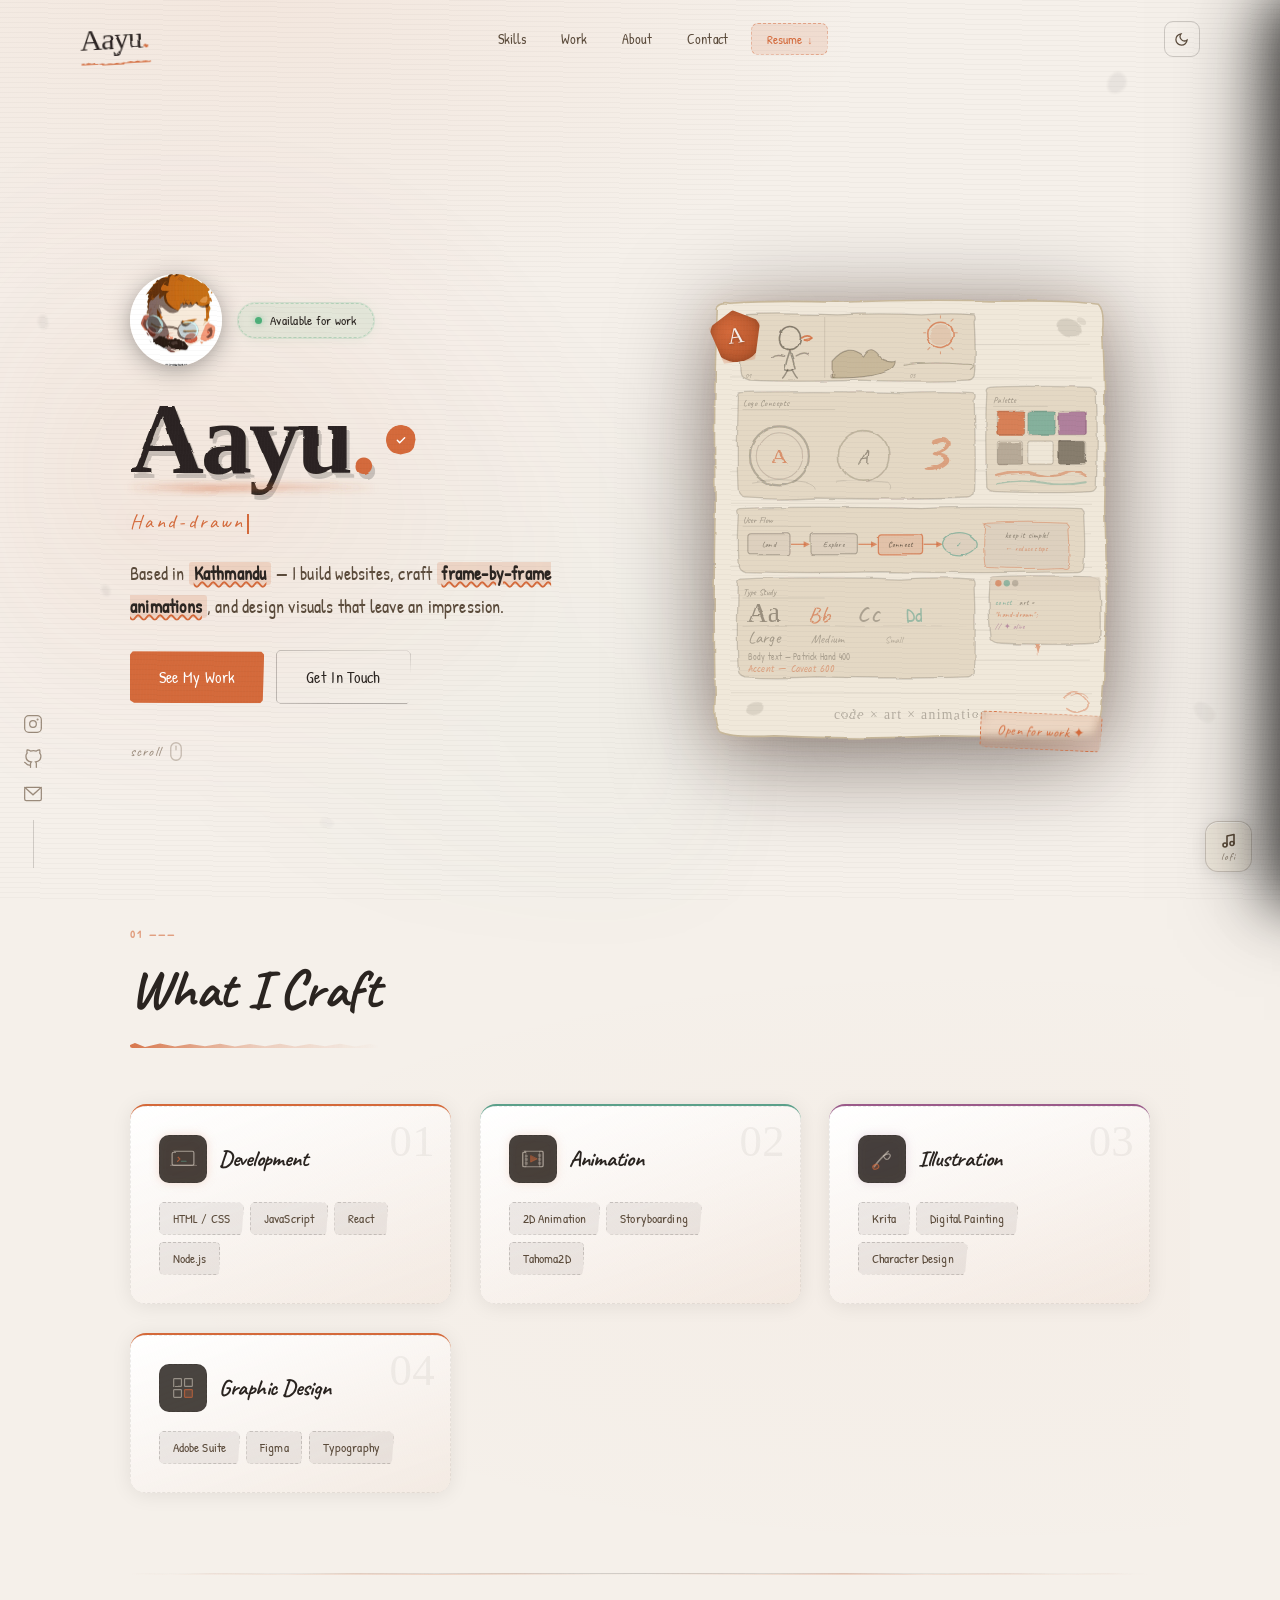
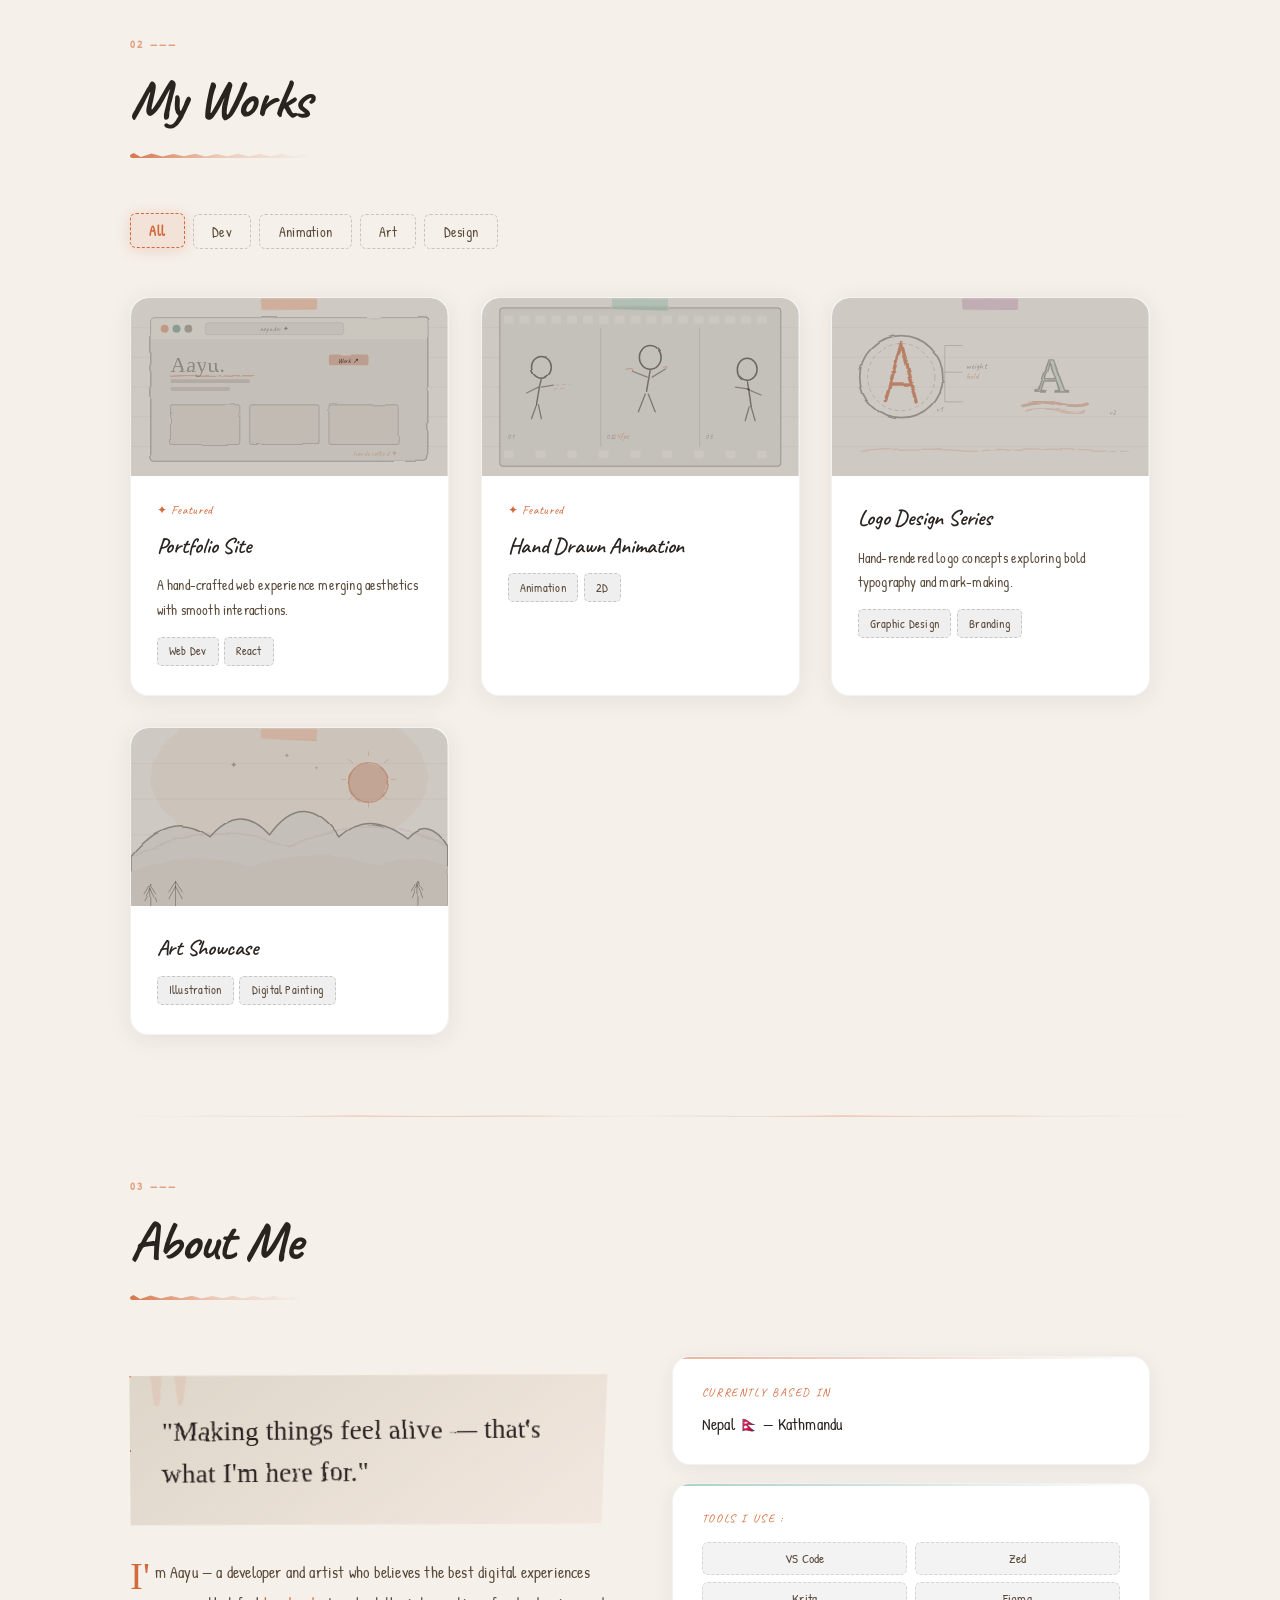
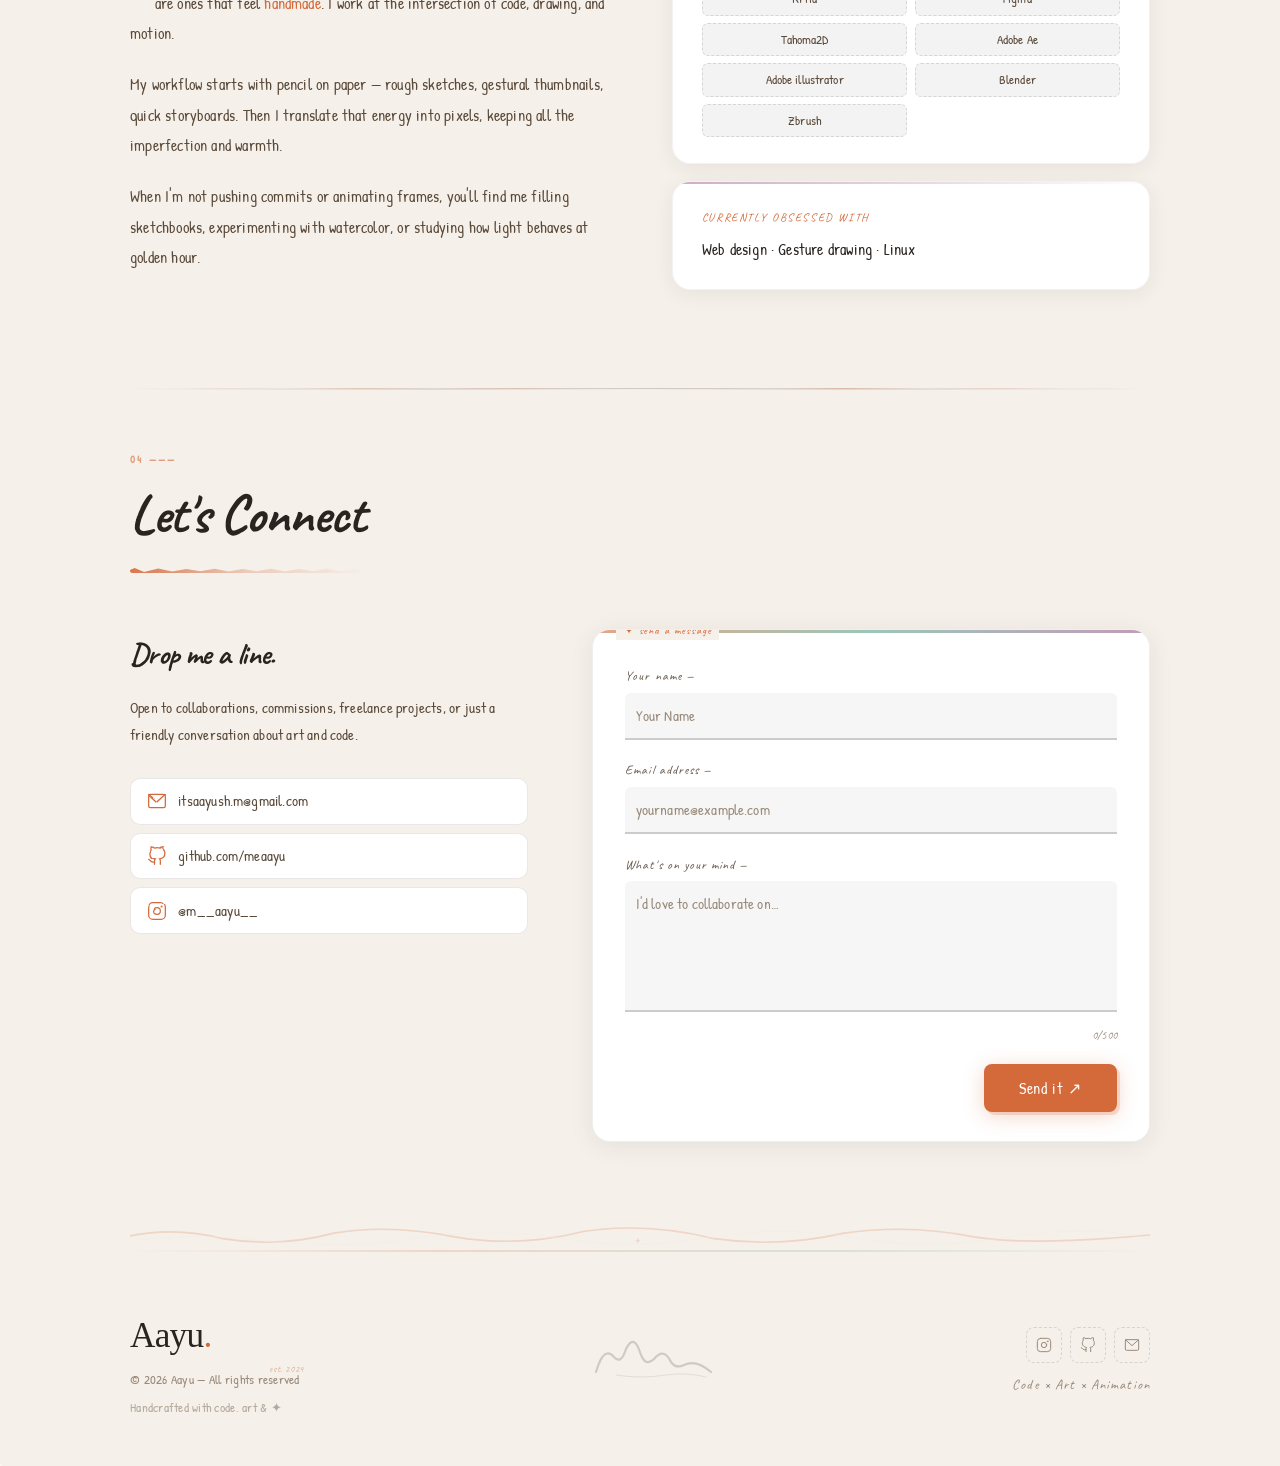
==== commit 7403e0ed: "updated" ====
--- a/index.html
+++ b/index.html
@@ -1,1203 +1,4528 @@
 <!doctype html>
 <html lang="en">
-<head>
-<meta charset="UTF-8"/>
-<meta name="viewport" content="width=device-width,initial-scale=1.0"/>
-<title>Aayu — Developer & Artist · Sketchbook</title>
-<link rel="preconnect" href="https://fonts.googleapis.com"/>
-<link rel="preconnect" href="https://fonts.gstatic.com" crossorigin/>
-<link href="https://fonts.googleapis.com/css2?family=Caveat:wght@400;500;600;700&family=Kalam:wght@300;400;700&family=Permanent+Marker&family=Patrick+Hand&display=swap" rel="stylesheet"/>
-<link rel="stylesheet" href="style.css"/>
-</head>
-<body>
-
-<!-- Global sketch filters (referenced by skill card SVGs) -->
-<svg width="0" height="0" style="position:absolute;overflow:hidden" aria-hidden="true">
-  <defs>
-    <filter id="pencilFx" x="-5%" y="-5%" width="110%" height="110%">
-      <feTurbulence type="fractalNoise" baseFrequency="0.018 0.045" numOctaves="3" seed="7" result="n"/>
-      <feDisplacementMap in="SourceGraphic" in2="n" scale="3" xChannelSelector="R" yChannelSelector="G"/>
-    </filter>
-    <filter id="brushFx" x="-8%" y="-8%" width="116%" height="116%">
-      <feTurbulence type="fractalNoise" baseFrequency="0.03 0.07" numOctaves="4" seed="19" result="n"/>
-      <feDisplacementMap in="SourceGraphic" in2="n" scale="5" xChannelSelector="R" yChannelSelector="G"/>
-    </filter>
-  </defs>
-</svg>
-
-<!-- Scroll progress bar -->
-<div id="scroll-progress"></div>
-
-<!-- Ink splotches scattered on paper -->
-<div class="splotch splotch-1"></div>
-<div class="splotch splotch-2"></div>
-<div class="splotch splotch-3"></div>
-<div class="splotch splotch-4"></div>
-<div class="splotch splotch-5"></div>
-
-
-
-<div class="sr-only" aria-live="polite" id="announcement"></div>
-
-<!-- NAV -->
-<nav id="mainNav">
-  <div class="nav-inner">
-    <a href="#" class="logo">Aayu<span class="logo-dot">.</span></a>
-    <ul class="nav-links" role="list">
-      <li><a href="#skills">Skills</a></li>
-      <li><a href="#work">Work</a></li>
-      <li><a href="#about">About</a></li>
-      <li><a href="#contact" class="nav-cta">Say hello ↗</a></li>
-    </ul>
-    <button class="theme-toggle" id="themeToggle" aria-label="Toggle theme" title="Toggle theme">
-      <svg viewBox="0 0 24 24" fill="none" stroke="currentColor" stroke-width="2" stroke-linecap="round" aria-hidden="true">
-        <circle cx="12" cy="12" r="5"/>
-        <line x1="12" y1="1" x2="12" y2="3"/>
-        <line x1="12" y1="21" x2="12" y2="23"/>
-        <line x1="4.22" y1="4.22" x2="5.64" y2="5.64"/>
-        <line x1="18.36" y1="18.36" x2="19.78" y2="19.78"/>
-        <line x1="1" y1="12" x2="3" y2="12"/>
-        <line x1="21" y1="12" x2="23" y2="12"/>
-      </svg>
-    </button>
-    <button class="menu-toggle" id="menuToggle" aria-label="Toggle menu" aria-expanded="false" aria-controls="mobileNav">
-      <span></span><span></span><span></span>
-    </button>
-  </div>
-</nav>
-
-<!-- MOBILE NAV -->
-<div class="mobile-nav" id="mobileNav" role="dialog" aria-label="Navigation" aria-modal="true">
-  <div class="mobile-nav-inner">
-    <div class="mobile-nav-header">
-      <span class="mobile-nav-logo">Aayu<span style="color:var(--accent)">.</span></span>
-      <button class="mobile-nav-close" id="mobileNavClose" aria-label="Close menu">
-        <svg viewBox="0 0 24 24" fill="none" stroke="currentColor" stroke-width="1.8" stroke-linecap="round"><line x1="18" y1="6" x2="6" y2="18"/><line x1="6" y1="6" x2="18" y2="18"/></svg>
-      </button>
-    </div>
-    <nav class="mobile-nav-links">
-      <a href="#skills" class="mobile-link"><span class="mobile-link-num">01</span><span class="mobile-link-text">Skills</span><span class="mobile-link-arrow">→</span></a>
-      <a href="#work" class="mobile-link"><span class="mobile-link-num">02</span><span class="mobile-link-text">Work</span><span class="mobile-link-arrow">→</span></a>
-      <a href="#about" class="mobile-link"><span class="mobile-link-num">03</span><span class="mobile-link-text">About</span><span class="mobile-link-arrow">→</span></a>
-      <a href="#contact" class="mobile-link"><span class="mobile-link-num">04</span><span class="mobile-link-text">Contact</span><span class="mobile-link-arrow">→</span></a>
-    </nav>
-    <div class="mobile-nav-footer">
-      <p class="mobile-nav-tagline">Code × Art × Motion</p>
-      <button class="mobile-theme-toggle" id="mobileThemeToggle" aria-label="Toggle theme" title="Toggle theme">
-        <svg viewBox="0 0 24 24" fill="none" stroke="currentColor" stroke-width="2" stroke-linecap="round" aria-hidden="true">
-          <circle cx="12" cy="12" r="5"/>
-          <line x1="12" y1="1" x2="12" y2="3"/>
-          <line x1="12" y1="21" x2="12" y2="23"/>
-          <line x1="4.22" y1="4.22" x2="5.64" y2="5.64"/>
-          <line x1="18.36" y1="18.36" x2="19.78" y2="19.78"/>
-          <line x1="1" y1="12" x2="3" y2="12"/>
-          <line x1="21" y1="12" x2="23" y2="12"/>
+    <head>
+        <meta charset="UTF-8" />
+        <meta name="viewport" content="width=device-width,initial-scale=1.0" />
+        <title>Aayu — Developer & Artist · Sketchbook</title>
+        <meta name="description" content="Aayu — Developer, Animator & Illustrator based in Kathmandu. I build websites, create frame-by-frame animations, and design visuals." />
+        <meta property="og:title" content="Aayu — Developer &amp; Artist" />
+        <meta property="og:description" content="Code × Art × Animation. Hand-crafted digital experiences from Kathmandu." />
+        <meta name="theme-color" content="#161210" />
+        <meta name="color-scheme" content="dark light" />
+        <meta name="author" content="Aayu" />
+        <link rel="preconnect" href="https://fonts.googleapis.com" />
+        <link rel="preconnect" href="https://fonts.gstatic.com" crossorigin />
+        <link
+            href="https://fonts.googleapis.com/css2?family=Caveat:wght@400;500;600;700&family=Kalam:wght@300;400;700&family=Permanent+Marker&family=Patrick+Hand&display=swap"
+            rel="stylesheet"
+        />
+        <link rel="stylesheet" href="style.css" />
+    </head>
+    <body>
+        <!-- Global sketch filters (referenced by skill card SVGs) -->
+        <svg
+            width="0"
+            height="0"
+            style="position: absolute; overflow: hidden"
+            aria-hidden="true"
+        >
+            <defs>
+                <filter
+                    id="pencilFx"
+                    x="-5%"
+                    y="-5%"
+                    width="110%"
+                    height="110%"
+                >
+                    <feTurbulence
+                        type="fractalNoise"
+                        baseFrequency="0.018 0.045"
+                        numOctaves="3"
+                        seed="7"
+                        result="n"
+                    />
+                    <feDisplacementMap
+                        in="SourceGraphic"
+                        in2="n"
+                        scale="3"
+                        xChannelSelector="R"
+                        yChannelSelector="G"
+                    />
+                </filter>
+                <filter id="brushFx" x="-8%" y="-8%" width="116%" height="116%">
+                    <feTurbulence
+                        type="fractalNoise"
+                        baseFrequency="0.03 0.07"
+                        numOctaves="4"
+                        seed="19"
+                        result="n"
+                    />
+                    <feDisplacementMap
+                        in="SourceGraphic"
+                        in2="n"
+                        scale="5"
+                        xChannelSelector="R"
+                        yChannelSelector="G"
+                    />
+                </filter>
+            </defs>
         </svg>
-        <span class="mobile-theme-label">Light mode</span>
-      </button>
-    </div>
-  </div>
-</div>
-<div class="mobile-nav-overlay" id="mobileNavOverlay" aria-hidden="true"></div>
-
-
-<main>
-<!-- ═══════════════════════ HERO ═══════════════════════════ -->
-<header class="hero" id="hero">
-  <div class="hero-content">
-    <div class="hero-top-avatar-wrap">
-      <div class="hero-top-avatar">
-        <img
-          src="assets/photo.jpg"
-          alt="Aayu"
-          onerror="this.style.display='none';this.nextElementSibling.style.display='flex'"
-          style="width:100%;height:100%;object-fit:cover;display:block;"
-        />
-        <!-- Fallback SVG shown only if photo.jpg fails to load -->
-        <svg viewBox="0 0 80 80" xmlns="http://www.w3.org/2000/svg" width="80" height="80" style="display:none;border-radius:50%;position:absolute;inset:0;">
-          <circle cx="40" cy="40" r="40" fill="#2a2318"/>
-          <ellipse cx="40" cy="30" rx="13" ry="14" fill="#c8a882" opacity="0.9"/>
-          <rect x="35" y="42" width="10" height="8" rx="3" fill="#c8a882" opacity="0.85"/>
-          <path d="M18 80 Q22 58 30 55 Q35 53 40 54 Q45 53 50 55 Q58 58 62 80Z" fill="#d4693a" opacity="0.85"/>
-          <path d="M27 28 Q27 14 40 14 Q53 14 53 28 Q53 22 50 20 Q46 16 40 16 Q34 16 30 20 Q27 22 27 28Z" fill="#3a2a1a"/>
-          <ellipse cx="34" cy="28" rx="2" ry="2.2" fill="#2a1a0a"/>
-          <ellipse cx="46" cy="28" rx="2" ry="2.2" fill="#2a1a0a"/>
-          <circle cx="35" cy="27.2" r="0.6" fill="white" opacity="0.8"/>
-          <circle cx="47" cy="27.2" r="0.6" fill="white" opacity="0.8"/>
-          <path d="M39 31 Q40 34 41 31" stroke="#a07850" stroke-width="1" fill="none" stroke-linecap="round"/>
-          <path d="M35 35 Q40 39 45 35" stroke="#7a4a2a" stroke-width="1.2" fill="none" stroke-linecap="round"/>
-          <path d="M31 25 Q34 23.5 37 25" stroke="#3a2a1a" stroke-width="1.3" fill="none" stroke-linecap="round"/>
-          <path d="M43 25 Q46 23.5 49 25" stroke="#3a2a1a" stroke-width="1.3" fill="none" stroke-linecap="round"/>
+
+        <!-- Skip to content (accessibility) -->
+        <a href="#hero" class="skip-to-content">Skip to content</a>
+
+        <!-- Scroll progress bar -->
+        <div id="scroll-progress"></div>
+
+        <!-- Ink splotches scattered on paper -->
+        <div class="splotch splotch-1"></div>
+        <div class="splotch splotch-2"></div>
+        <div class="splotch splotch-3"></div>
+        <div class="splotch splotch-4"></div>
+        <div class="splotch splotch-5"></div>
+
+        <div class="sr-only" aria-live="polite" id="announcement"></div>
+
+        <!-- NAV -->
+        <nav id="mainNav">
+            <div class="nav-inner">
+                <a href="#" class="logo">Aayu<span class="logo-dot">.</span></a>
+                <ul class="nav-links" role="list">
+                    <li><a href="#skills">Skills</a></li>
+                    <li><a href="#work">Work</a></li>
+                    <li><a href="#about">About</a></li>
+                    <li><a href="#contact">Contact</a></li>
+                    <li><a href="assets/resume.pdf" download class="nav-resume-link" aria-label="Download Resume PDF">Resume <span class="nav-resume-arrow">↓</span></a></li>
+                </ul>
+                <button
+                    class="theme-toggle"
+                    id="themeToggle"
+                    aria-label="Toggle theme"
+                    title="Toggle theme"
+                >
+                    <svg
+                        viewBox="0 0 24 24"
+                        fill="none"
+                        stroke="currentColor"
+                        stroke-width="2"
+                        stroke-linecap="round"
+                        aria-hidden="true"
+                    >
+                        <circle cx="12" cy="12" r="5" />
+                        <line x1="12" y1="1" x2="12" y2="3" />
+                        <line x1="12" y1="21" x2="12" y2="23" />
+                        <line x1="4.22" y1="4.22" x2="5.64" y2="5.64" />
+                        <line x1="18.36" y1="18.36" x2="19.78" y2="19.78" />
+                        <line x1="1" y1="12" x2="3" y2="12" />
+                        <line x1="21" y1="12" x2="23" y2="12" />
+                    </svg>
+                </button>
+                <button
+                    class="menu-toggle"
+                    id="menuToggle"
+                    aria-label="Toggle menu"
+                    aria-expanded="false"
+                    aria-controls="mobileNav"
+                >
+                    <span></span><span></span><span></span>
+                </button>
+            </div>
+        </nav>
+
+        <!-- MOBILE NAV -->
+        <div class="mobile-nav" id="mobileNav" role="dialog" aria-label="Navigation" aria-modal="true">
+            <div class="mobile-nav-inner">
+
+                <!-- Header -->
+                <div class="mobile-nav-header">
+                    <div class="mobile-nav-header-left">
+                        <span class="mobile-nav-logo">Aayu<span class="mobile-nav-logo-dot">.</span></span>
+                        <span class="mobile-nav-header-sub">portfolio</span>
+                    </div>
+                    <button class="mobile-nav-close" id="mobileNavClose" aria-label="Close menu">
+                        <svg viewBox="0 0 24 24" fill="none" stroke="currentColor" stroke-width="2" stroke-linecap="round" aria-hidden="true">
+                            <line x1="18" y1="6" x2="6" y2="18" /><line x1="6" y1="6" x2="18" y2="18" />
+                        </svg>
+                    </button>
+                </div>
+
+                <!-- Divider doodle -->
+                <div class="mobile-nav-doodle" aria-hidden="true">
+                    <svg viewBox="0 0 260 12" fill="none" xmlns="http://www.w3.org/2000/svg">
+                        <path d="M2 6 Q30 2 60 6 Q90 10 120 6 Q150 2 180 6 Q210 10 240 6 Q252 4 258 6" stroke="var(--accent)" stroke-width="1.5" stroke-linecap="round" opacity="0.4"/>
+                        <circle cx="16" cy="6" r="2" fill="var(--accent)" opacity="0.3"/>
+                        <circle cx="130" cy="6" r="2.5" fill="var(--accent)" opacity="0.5"/>
+                        <circle cx="244" cy="6" r="2" fill="var(--accent)" opacity="0.3"/>
+                    </svg>
+                </div>
+
+                <!-- Nav links -->
+                <nav class="mobile-nav-links">
+                    <a href="#skills" class="mobile-link" data-mnav-idx="0">
+                        <span class="mobile-link-num">01</span>
+                        <span class="mobile-link-text">Skills</span>
+                        <svg class="mobile-link-arrow-icon" viewBox="0 0 16 16" fill="none" stroke="currentColor" stroke-width="1.8" stroke-linecap="round" aria-hidden="true"><line x1="3" y1="8" x2="13" y2="8"/><polyline points="9,4 13,8 9,12"/></svg>
+                    </a>
+                    <a href="#work" class="mobile-link" data-mnav-idx="1">
+                        <span class="mobile-link-num">02</span>
+                        <span class="mobile-link-text">Work</span>
+                        <svg class="mobile-link-arrow-icon" viewBox="0 0 16 16" fill="none" stroke="currentColor" stroke-width="1.8" stroke-linecap="round" aria-hidden="true"><line x1="3" y1="8" x2="13" y2="8"/><polyline points="9,4 13,8 9,12"/></svg>
+                    </a>
+                    <a href="#about" class="mobile-link" data-mnav-idx="2">
+                        <span class="mobile-link-num">03</span>
+                        <span class="mobile-link-text">About</span>
+                        <svg class="mobile-link-arrow-icon" viewBox="0 0 16 16" fill="none" stroke="currentColor" stroke-width="1.8" stroke-linecap="round" aria-hidden="true"><line x1="3" y1="8" x2="13" y2="8"/><polyline points="9,4 13,8 9,12"/></svg>
+                    </a>
+                    <a href="#contact" class="mobile-link" data-mnav-idx="3">
+                        <span class="mobile-link-num">04</span>
+                        <span class="mobile-link-text">Contact</span>
+                        <svg class="mobile-link-arrow-icon" viewBox="0 0 16 16" fill="none" stroke="currentColor" stroke-width="1.8" stroke-linecap="round" aria-hidden="true"><line x1="3" y1="8" x2="13" y2="8"/><polyline points="9,4 13,8 9,12"/></svg>
+                    </a>
+                </nav>
+
+                <!-- Resume CTA -->
+                <div class="mobile-nav-resume-wrap">
+                    <a href="assets/resume.pdf" download class="mobile-nav-resume-btn" aria-label="Download Resume PDF">
+                        <svg viewBox="0 0 20 20" fill="none" stroke="currentColor" stroke-width="1.8" stroke-linecap="round" aria-hidden="true" width="16" height="16">
+                            <path d="M10 3v9m0 0l-3-3m3 3l3-3"/><rect x="3" y="14" width="14" height="3" rx="1"/>
+                        </svg>
+                        Download Resume
+                        <span class="mobile-nav-resume-tag">PDF</span>
+                    </a>
+                </div>
+
+                <!-- Footer -->
+                <div class="mobile-nav-footer">
+                    <div class="mobile-nav-socials">
+                        <a href="https://instagram.com/m__aayu__" target="_blank" rel="noopener" class="mobile-social-btn" aria-label="Instagram">
+                            <svg viewBox="0 0 24 24" fill="none" stroke="currentColor" stroke-width="1.6" stroke-linecap="round" stroke-linejoin="round" aria-hidden="true"><rect x="2" y="2" width="20" height="20" rx="5"/><circle cx="12" cy="12" r="4"/><circle cx="17.5" cy="6.5" r="0.6" fill="currentColor"/></svg>
+                        </a>
+                        <a href="https://github.com/meaayu" target="_blank" rel="noopener" class="mobile-social-btn" aria-label="GitHub">
+                            <svg viewBox="0 0 24 24" fill="none" stroke="currentColor" stroke-width="1.6" stroke-linecap="round" aria-hidden="true"><path d="M9 19c-5 1.5-5-2.5-7-3m14 6v-3.87a3.37 3.37 0 0 0-.94-2.61c3.14-.35 6.44-1.54 6.44-7A5.44 5.44 0 0 0 20 4.77 5.07 5.07 0 0 0 19.91 1S18.73.65 16 2.48a13.38 13.38 0 0 0-7 0C6.27.65 5.09 1 5.09 1A5.07 5.07 0 0 0 5 4.77a5.44 5.44 0 0 0-1.5 3.78c0 5.42 3.3 6.61 6.44 7A3.37 3.37 0 0 0 9 18.13V22"/></svg>
+                        </a>
+                        <a href="mailto:itsaayush.m@gmail.com" class="mobile-social-btn" aria-label="Email">
+                            <svg viewBox="0 0 24 24" fill="none" stroke="currentColor" stroke-width="1.6" stroke-linecap="round" aria-hidden="true"><rect x="2" y="4" width="20" height="16" rx="2"/><polyline points="2,4 12,13 22,4"/></svg>
+                        </a>
+                    </div>
+                    <div class="mobile-nav-footer-row">
+                        <p class="mobile-nav-tagline">Code × Art × Animation</p>
+                        <button class="mobile-theme-toggle" id="mobileThemeToggle" aria-label="Toggle theme" title="Toggle theme">
+                            <svg viewBox="0 0 24 24" fill="none" stroke="currentColor" stroke-width="2" stroke-linecap="round" aria-hidden="true">
+                                <circle cx="12" cy="12" r="5"/>
+                                <line x1="12" y1="1" x2="12" y2="3"/><line x1="12" y1="21" x2="12" y2="23"/>
+                                <line x1="4.22" y1="4.22" x2="5.64" y2="5.64"/><line x1="18.36" y1="18.36" x2="19.78" y2="19.78"/>
+                                <line x1="1" y1="12" x2="3" y2="12"/><line x1="21" y1="12" x2="23" y2="12"/>
+                            </svg>
+                            <span class="mobile-theme-label">Toggle theme</span>
+                        </button>
+                    </div>
+                </div>
+
+            </div>
+        </div>
+        <div
+            class="mobile-nav-overlay"
+            id="mobileNavOverlay"
+            aria-hidden="true"
+        ></div>
+
+        <main>
+            <!-- ═══════════════════════ HERO ═══════════════════════════ -->
+            <header class="hero" id="hero">
+                <div class="hero-content">
+                    <div class="hero-top-avatar-wrap">
+                        <div class="hero-top-avatar">
+                            <img
+                                src="assets/photo.jpg"
+                                alt="Aayu"
+                                loading="eager"
+                                onerror="
+                                    this.style.display = 'none';
+                                    this.nextElementSibling.style.display =
+                                        'flex';
+                                "
+                                style="
+                                    width: 100%;
+                                    height: 100%;
+                                    object-fit: cover;
+                                    display: block;
+                                "
+                            />
+                            <!-- Fallback SVG shown only if photo.jpg fails to load -->
+                            <svg
+                                viewBox="0 0 80 80"
+                                xmlns="http://www.w3.org/2000/svg"
+                                width="80"
+                                height="80"
+                                style="
+                                    display: none;
+                                    border-radius: 50%;
+                                    position: absolute;
+                                    inset: 0;
+                                "
+                            >
+                                <circle cx="40" cy="40" r="40" fill="#2a2318" />
+                                <ellipse
+                                    cx="40"
+                                    cy="30"
+                                    rx="13"
+                                    ry="14"
+                                    fill="#c8a882"
+                                    opacity="0.9"
+                                />
+                                <rect
+                                    x="35"
+                                    y="42"
+                                    width="10"
+                                    height="8"
+                                    rx="3"
+                                    fill="#c8a882"
+                                    opacity="0.85"
+                                />
+                                <path
+                                    d="M18 80 Q22 58 30 55 Q35 53 40 54 Q45 53 50 55 Q58 58 62 80Z"
+                                    fill="#d4693a"
+                                    opacity="0.85"
+                                />
+                                <path
+                                    d="M27 28 Q27 14 40 14 Q53 14 53 28 Q53 22 50 20 Q46 16 40 16 Q34 16 30 20 Q27 22 27 28Z"
+                                    fill="#3a2a1a"
+                                />
+                                <ellipse
+                                    cx="34"
+                                    cy="28"
+                                    rx="2"
+                                    ry="2.2"
+                                    fill="#2a1a0a"
+                                />
+                                <ellipse
+                                    cx="46"
+                                    cy="28"
+                                    rx="2"
+                                    ry="2.2"
+                                    fill="#2a1a0a"
+                                />
+                                <circle
+                                    cx="35"
+                                    cy="27.2"
+                                    r="0.6"
+                                    fill="white"
+                                    opacity="0.8"
+                                />
+                                <circle
+                                    cx="47"
+                                    cy="27.2"
+                                    r="0.6"
+                                    fill="white"
+                                    opacity="0.8"
+                                />
+                                <path
+                                    d="M39 31 Q40 34 41 31"
+                                    stroke="#a07850"
+                                    stroke-width="1"
+                                    fill="none"
+                                    stroke-linecap="round"
+                                />
+                                <path
+                                    d="M35 35 Q40 39 45 35"
+                                    stroke="#7a4a2a"
+                                    stroke-width="1.2"
+                                    fill="none"
+                                    stroke-linecap="round"
+                                />
+                                <path
+                                    d="M31 25 Q34 23.5 37 25"
+                                    stroke="#3a2a1a"
+                                    stroke-width="1.3"
+                                    fill="none"
+                                    stroke-linecap="round"
+                                />
+                                <path
+                                    d="M43 25 Q46 23.5 49 25"
+                                    stroke="#3a2a1a"
+                                    stroke-width="1.3"
+                                    fill="none"
+                                    stroke-linecap="round"
+                                />
+                            </svg>
+                        </div>
+                        <div class="avail-badge">
+                            <span class="avail-dot"></span>
+                            Available for work
+                        </div>
+                    </div>
+
+
+                    <div class="hero-name-row">
+                        <h1 class="hero-name-heading">
+                            Aayu<span class="hero-name-dot">.</span>
+                        </h1>
+                        <div class="hero-verified-badge">
+                            <svg
+                                viewBox="0 0 24 24"
+                                fill="none"
+                                aria-hidden="true"
+                            >
+                                <polyline
+                                    points="6.5,12.5 10,16 17.5,8.5"
+                                    stroke="#fff"
+                                    stroke-width="2.2"
+                                    stroke-linecap="round"
+                                    stroke-linejoin="round"
+                                />
+                            </svg>
+                        </div>
+                    </div>
+
+                    <p class="hero-tagline-sub" id="heroTagline">
+                        <span id="taglineText">Code × Art × Animation</span
+                        ><span class="tagline-cursor" aria-hidden="true"></span>
+                    </p>
+
+                    <p class="hero-desc">
+                        Based in <em class="hero-kw">Kathmandu</em> — I build
+                        websites, craft <em class="hero-kw">frame-by-frame animations</em>,
+                        and design visuals that leave an impression.
+                    </p>
+
+                    <div class="hero-actions">
+                        <a href="#work" class="btn btn-primary">See My Work</a>
+                        <a href="#contact" class="btn btn-ghost"
+                            >Get In Touch</a
+                        >
+                    </div>
+
+                    <div class="hero-scroll-hint" aria-hidden="true">
+                        <span>scroll</span>
+                        <svg
+                            viewBox="0 0 16 24"
+                            fill="none"
+                            stroke="currentColor"
+                            stroke-width="1.5"
+                            stroke-linecap="round"
+                        >
+                            <rect x="2" y="2" width="12" height="20" rx="6" />
+                            <line
+                                x1="8"
+                                y1="6"
+                                x2="8"
+                                y2="10"
+                                class="scroll-dot"
+                            />
+                        </svg>
+                    </div>
+                </div>
+
+                <!-- HERO ART — artist's sketchbook illustration -->
+                <div class="hero-art" aria-hidden="true">
+                    <!-- DARK version -->
+                    <svg
+                        class="hero-svg-dark"
+                        viewBox="0 0 380 420"
+                        xmlns="http://www.w3.org/2000/svg"
+                    >
+                        <defs>
+                            <!-- Paper background grain -->
+                            <filter id="grain">
+                                <feTurbulence
+                                    type="fractalNoise"
+                                    baseFrequency="0.65"
+                                    numOctaves="3"
+                                    stitchTiles="stitch"
+                                />
+                                <feColorMatrix type="saturate" values="0" />
+                                <feBlend in="SourceGraphic" mode="multiply" />
+                            </filter>
+                            <!-- Pencil sketch texture -->
+                            <filter
+                                id="pencilFx"
+                                x="-5%"
+                                y="-5%"
+                                width="110%"
+                                height="110%"
+                            >
+                                <feTurbulence
+                                    type="fractalNoise"
+                                    baseFrequency="0.025 0.06"
+                                    numOctaves="4"
+                                    seed="12"
+                                    result="n"
+                                />
+                                <feDisplacementMap
+                                    in="SourceGraphic"
+                                    in2="n"
+                                    scale="3.5"
+                                    xChannelSelector="R"
+                                    yChannelSelector="G"
+                                />
+                            </filter>
+                            <filter
+                                id="brushFx"
+                                x="-8%"
+                                y="-8%"
+                                width="116%"
+                                height="116%"
+                            >
+                                <feTurbulence
+                                    type="fractalNoise"
+                                    baseFrequency="0.04 0.09"
+                                    numOctaves="5"
+                                    seed="7"
+                                    result="n"
+                                />
+                                <feDisplacementMap
+                                    in="SourceGraphic"
+                                    in2="n"
+                                    scale="5"
+                                    xChannelSelector="R"
+                                    yChannelSelector="G"
+                                />
+                            </filter>
+                        </defs>
+
+                        <!-- Sketch page background with rough edges -->
+                        <path
+                            d="M6 8 Q10 3 18 5 Q60 2 120 4 Q200 1 280 3 Q340 2 368 6 Q374 12 372 30 Q376 120 374 200 Q378 300 372 380 Q370 410 362 414 Q300 418 220 416 Q140 420 60 416 Q20 418 8 412 Q2 404 4 380 Q2 280 4 200 Q2 100 6 8Z"
+                            fill="#2a2318"
+                            stroke="#3f3428"
+                            stroke-width="1.5"
+                            filter="url(#pencilFx)"
+                        />
+
+                        <!-- Paper fiber lines (faint horizontal) -->
+                        <g opacity="0.04" stroke="#e8ddd0" stroke-width="0.6">
+                            <line x1="20" y1="45" x2="360" y2="44" />
+                            <line x1="18" y1="75" x2="362" y2="76" />
+                            <line x1="19" y1="105" x2="361" y2="104" />
+                            <line x1="20" y1="135" x2="362" y2="136" />
+                            <line x1="18" y1="165" x2="360" y2="164" />
+                            <line x1="19" y1="195" x2="362" y2="196" />
+                            <line x1="20" y1="225" x2="361" y2="224" />
+                            <line x1="18" y1="255" x2="362" y2="256" />
+                            <line x1="19" y1="285" x2="360" y2="284" />
+                            <line x1="20" y1="315" x2="362" y2="316" />
+                            <line x1="18" y1="345" x2="360" y2="344" />
+                            <line x1="19" y1="375" x2="362" y2="376" />
+                        </g>
+
+                        <!-- Ink splotch top right corner -->
+                        <ellipse
+                            cx="340"
+                            cy="28"
+                            rx="12"
+                            ry="8"
+                            fill="#1a1410"
+                            opacity="0.6"
+                            transform="rotate(20,340,28)"
+                            filter="url(#pencilFx)"
+                        />
+                        <ellipse
+                            cx="352"
+                            cy="22"
+                            rx="5"
+                            ry="3"
+                            fill="#1a1410"
+                            opacity="0.4"
+                            transform="rotate(35,352,22)"
+                        />
+
+                        <!-- Ink splotch bottom left -->
+                        <ellipse
+                            cx="42"
+                            cy="390"
+                            rx="9"
+                            ry="6"
+                            fill="#1a1410"
+                            opacity="0.5"
+                            transform="rotate(-15,42,390)"
+                            filter="url(#pencilFx)"
+                        />
+
+                        <!-- ══ STORYBOARD THUMBNAIL TOP ══ -->
+                        <!-- Frame border (irregular pen stroke) -->
+                        <path
+                            d="M28 22 Q26 18 30 16 Q60 14 120 16 Q160 14 200 16 Q230 14 250 16 Q252 20 250 22 Q252 58 250 74 Q248 78 244 78 Q200 80 140 78 Q80 80 36 78 Q28 76 28 72 Q26 56 28 22Z"
+                            fill="#342d24"
+                            stroke="#e8ddd0"
+                            stroke-width="1.2"
+                            stroke-opacity="0.35"
+                            filter="url(#pencilFx)"
+                        />
+
+                        <!-- Storyboard: rough figure sketch -->
+                        <!-- head -->
+                        <ellipse
+                            cx="75"
+                            cy="38"
+                            rx="10"
+                            ry="11"
+                            fill="none"
+                            stroke="#e8ddd0"
+                            stroke-width="1.5"
+                            stroke-opacity="0.6"
+                            filter="url(#pencilFx)"
+                        />
+                        <!-- body -->
+                        <path
+                            d="M75 50 Q72 58 70 68 Q74 70 80 68 Q78 58 75 50Z"
+                            fill="none"
+                            stroke="#e8ddd0"
+                            stroke-width="1.5"
+                            stroke-opacity="0.5"
+                            filter="url(#pencilFx)"
+                        />
+                        <!-- arms -->
+                        <path
+                            d="M70 55 Q62 52 58 56"
+                            fill="none"
+                            stroke="#e8ddd0"
+                            stroke-width="1.3"
+                            stroke-opacity="0.4"
+                            stroke-linecap="round"
+                            filter="url(#pencilFx)"
+                        />
+                        <path
+                            d="M80 55 Q88 50 92 54"
+                            fill="none"
+                            stroke="#e8ddd0"
+                            stroke-width="1.3"
+                            stroke-opacity="0.4"
+                            stroke-linecap="round"
+                            filter="url(#pencilFx)"
+                        />
+                        <!-- legs -->
+                        <path
+                            d="M73 68 Q70 74 68 76"
+                            fill="none"
+                            stroke="#e8ddd0"
+                            stroke-width="1.3"
+                            stroke-opacity="0.45"
+                            stroke-linecap="round"
+                        />
+                        <path
+                            d="M77 68 Q80 74 82 76"
+                            fill="none"
+                            stroke="#e8ddd0"
+                            stroke-width="1.3"
+                            stroke-opacity="0.45"
+                            stroke-linecap="round"
+                        />
+
+                        <!-- Motion arrows (animation cues) -->
+                        <path
+                            d="M86 38 Q92 34 96 38 Q92 42 88 40"
+                            fill="none"
+                            stroke="#d4693a"
+                            stroke-width="1.5"
+                            stroke-linecap="round"
+                            opacity="0.7"
+                            filter="url(#pencilFx)"
+                        />
+                        <path
+                            d="M88 40 L96 38"
+                            stroke="#d4693a"
+                            stroke-width="1.2"
+                            opacity="0.7"
+                        />
+
+                        <!-- Scene lines in bg -->
+                        <line
+                            x1="108"
+                            y1="18"
+                            x2="108"
+                            y2="76"
+                            stroke="#e8ddd0"
+                            stroke-width="0.7"
+                            stroke-opacity="0.25"
+                        />
+                        <!-- Scene 2: landscape sketch -->
+                        <path
+                            d="M115 60 Q130 42 145 55 Q152 42 162 58 Q170 62 175 60 Q175 76 115 76Z"
+                            fill="#3a3028"
+                            stroke="#e8ddd0"
+                            stroke-width="1"
+                            stroke-opacity="0.4"
+                            filter="url(#pencilFx)"
+                        />
+                        <!-- sun circle -->
+                        <circle
+                            cx="218"
+                            cy="35"
+                            r="12"
+                            fill="none"
+                            stroke="#d4693a"
+                            stroke-width="1.5"
+                            stroke-opacity="0.6"
+                            filter="url(#pencilFx)"
+                        />
+                        <!-- watercolor-ish orange wash inside sun -->
+                        <circle
+                            cx="218"
+                            cy="35"
+                            r="10"
+                            fill="#d4693a"
+                            opacity="0.18"
+                            filter="url(#brushFx)"
+                        />
+                        <!-- rays -->
+                        <g
+                            stroke="#d4693a"
+                            stroke-width="1"
+                            stroke-opacity="0.4"
+                            stroke-linecap="round"
+                        >
+                            <line x1="218" y1="19" x2="218" y2="17" />
+                            <line x1="228" y1="22" x2="230" y2="20" />
+                            <line x1="232" y1="33" x2="234" y2="33" />
+                            <line x1="228" y1="47" x2="230" y2="49" />
+                            <line x1="218" y1="51" x2="218" y2="53" />
+                            <line x1="208" y1="47" x2="206" y2="49" />
+                            <line x1="204" y1="33" x2="202" y2="33" />
+                            <line x1="208" y1="22" x2="206" y2="20" />
+                        </g>
+                        <!-- Ground horizon -->
+                        <path
+                            d="M184 64 Q205 60 240 63 Q255 62 246 68"
+                            fill="none"
+                            stroke="#e8ddd0"
+                            stroke-width="1"
+                            stroke-opacity="0.35"
+                            filter="url(#pencilFx)"
+                        />
+
+                        <!-- "frame" labels penciled in -->
+                        <text
+                            x="32"
+                            y="76"
+                            font-family="Caveat,cursive"
+                            font-size="7"
+                            fill="#e8ddd0"
+                            opacity="0.4"
+                        >
+                            01
+                        </text>
+                        <text
+                            x="112"
+                            y="76"
+                            font-family="Caveat,cursive"
+                            font-size="7"
+                            fill="#e8ddd0"
+                            opacity="0.4"
+                        >
+                            02
+                        </text>
+                        <text
+                            x="188"
+                            y="76"
+                            font-family="Caveat,cursive"
+                            font-size="7"
+                            fill="#e8ddd0"
+                            opacity="0.4"
+                        >
+                            03
+                        </text>
+
+                        <!-- ══ HAND-DRAWN LOGO CONCEPTS ══ -->
+                        <!-- Rough card border -->
+                        <path
+                            d="M26 95 Q24 91 28 90 Q90 88 180 90 Q220 88 250 90 Q252 94 250 96 Q252 170 250 186 Q248 190 244 190 Q180 192 100 190 Q60 192 32 190 Q26 188 26 184 Q24 160 26 95Z"
+                            fill="#342d24"
+                            stroke="#e8ddd0"
+                            stroke-width="1.2"
+                            stroke-opacity="0.3"
+                            filter="url(#pencilFx)"
+                        />
+
+                        <!-- "Logo Concepts" pencil label -->
+                        <text
+                            x="30"
+                            y="103"
+                            font-family="Caveat,cursive"
+                            font-size="8.5"
+                            fill="#e8ddd0"
+                            opacity="0.45"
+                            letter-spacing="0.05em"
+                        >
+                            Logo Concepts
+                        </text>
+                        <line
+                            x1="30"
+                            y1="106"
+                            x2="118"
+                            y2="106"
+                            stroke="#e8ddd0"
+                            stroke-width="0.6"
+                            stroke-opacity="0.2"
+                        />
+
+                        <!-- Logo sketch 1: circular mark -->
+                        <circle
+                            cx="65"
+                            cy="150"
+                            r="28"
+                            fill="none"
+                            stroke="#e8ddd0"
+                            stroke-width="2"
+                            stroke-opacity="0.35"
+                            filter="url(#pencilFx)"
+                        />
+                        <circle
+                            cx="65"
+                            cy="150"
+                            r="22"
+                            fill="none"
+                            stroke="#e8ddd0"
+                            stroke-width="1"
+                            stroke-opacity="0.2"
+                            filter="url(#pencilFx)"
+                        />
+                        <!-- "A" letterform rough -->
+                        <path
+                            d="M55 164 L65 128 L75 164 M58 154 L72 154"
+                            fill="none"
+                            stroke="#d4693a"
+                            stroke-width="2.5"
+                            stroke-linecap="round"
+                            stroke-linejoin="round"
+                            stroke-opacity="0.75"
+                            filter="url(#brushFx)"
+                        />
+                        <!-- watercolor wash behind A -->
+                        <path
+                            d="M55 164 L65 128 L75 164Z"
+                            fill="#d4693a"
+                            opacity="0.12"
+                            filter="url(#brushFx)"
+                        />
+
+                        <!-- Logo sketch 2: badge shape -->
+                        <path
+                            d="M130 120 Q140 115 150 120 L162 130 Q165 140 162 150 L150 162 Q140 167 130 162 L118 150 Q115 140 118 130Z"
+                            fill="none"
+                            stroke="#e8ddd0"
+                            stroke-width="1.8"
+                            stroke-opacity="0.4"
+                            filter="url(#pencilFx)"
+                        />
+                        <text
+                            x="140"
+                            y="148"
+                            font-family="Permanent Marker,cursive"
+                            font-size="14"
+                            fill="#e8ddd0"
+                            opacity="0.5"
+                            text-anchor="middle"
+                        >
+                            A
+                        </text>
+
+                        <!-- Logo sketch 3: brush stroke name -->
+                        <path
+                            d="M188 145 Q198 138 208 143 Q214 147 210 153 Q206 158 198 155 Q204 155 210 158 Q218 163 214 168 Q208 175 196 170 Q186 167 186 160"
+                            fill="none"
+                            stroke="#d4693a"
+                            stroke-width="2.2"
+                            stroke-linecap="round"
+                            stroke-linejoin="round"
+                            stroke-opacity="0.7"
+                            filter="url(#brushFx)"
+                        />
+
+                        <!-- Pencil weight annotations -->
+                        <line
+                            x1="32"
+                            y1="186"
+                            x2="52"
+                            y2="186"
+                            stroke="#e8ddd0"
+                            stroke-width="0.4"
+                            stroke-opacity="0.2"
+                        />
+                        <text
+                            x="54"
+                            y="189"
+                            font-family="Caveat,cursive"
+                            font-size="7"
+                            fill="#e8ddd0"
+                            opacity="0.3"
+                        >
+                            weight:2b
+                        </text>
+
+                        <!-- ══ COLOR PALETTE SWATCH CARD ══ -->
+                        <path
+                            d="M265 88 Q263 84 268 83 Q300 81 344 83 Q366 81 370 86 Q372 90 370 92 Q372 160 370 175 Q368 180 364 180 Q330 182 290 180 Q272 182 268 180 Q264 178 265 174 Q263 125 265 88Z"
+                            fill="#342d24"
+                            stroke="#e8ddd0"
+                            stroke-width="1.2"
+                            stroke-opacity="0.3"
+                            filter="url(#pencilFx)"
+                        />
+                        <text
+                            x="270"
+                            y="98"
+                            font-family="Caveat,cursive"
+                            font-size="8.5"
+                            fill="#e8ddd0"
+                            opacity="0.45"
+                        >
+                            Palette
+                        </text>
+                        <line
+                            x1="270"
+                            y1="101"
+                            x2="340"
+                            y2="101"
+                            stroke="#e8ddd0"
+                            stroke-width="0.6"
+                            stroke-opacity="0.2"
+                        />
+
+                        <!-- Swatches — watercolor-style -->
+                        <!-- Sunset orange -->
+                        <rect
+                            x="272"
+                            y="108"
+                            width="24"
+                            height="22"
+                            rx="2"
+                            fill="#d4693a"
+                            filter="url(#brushFx)"
+                            opacity="0.85"
+                        />
+                        <rect
+                            x="272"
+                            y="108"
+                            width="24"
+                            height="22"
+                            rx="2"
+                            fill="none"
+                            stroke="#e8ddd0"
+                            stroke-width="0.8"
+                            stroke-opacity="0.3"
+                        />
+                        <!-- Teal -->
+                        <rect
+                            x="301"
+                            y="108"
+                            width="24"
+                            height="22"
+                            rx="2"
+                            fill="#5ba08a"
+                            filter="url(#brushFx)"
+                            opacity="0.8"
+                        />
+                        <rect
+                            x="301"
+                            y="108"
+                            width="24"
+                            height="22"
+                            rx="2"
+                            fill="none"
+                            stroke="#e8ddd0"
+                            stroke-width="0.8"
+                            stroke-opacity="0.3"
+                        />
+                        <!-- Mauve -->
+                        <rect
+                            x="330"
+                            y="108"
+                            width="26"
+                            height="22"
+                            rx="2"
+                            fill="#9a5a8a"
+                            filter="url(#brushFx)"
+                            opacity="0.7"
+                        />
+                        <rect
+                            x="330"
+                            y="108"
+                            width="26"
+                            height="22"
+                            rx="2"
+                            fill="none"
+                            stroke="#e8ddd0"
+                            stroke-width="0.8"
+                            stroke-opacity="0.3"
+                        />
+                        <!-- Charcoal -->
+                        <rect
+                            x="272"
+                            y="136"
+                            width="24"
+                            height="22"
+                            rx="2"
+                            fill="#4a4038"
+                            filter="url(#brushFx)"
+                            opacity="0.9"
+                        />
+                        <rect
+                            x="272"
+                            y="136"
+                            width="24"
+                            height="22"
+                            rx="2"
+                            fill="none"
+                            stroke="#e8ddd0"
+                            stroke-width="0.8"
+                            stroke-opacity="0.3"
+                        />
+                        <!-- Cream -->
+                        <rect
+                            x="301"
+                            y="136"
+                            width="24"
+                            height="22"
+                            rx="2"
+                            fill="#e8ddd0"
+                            filter="url(#brushFx)"
+                            opacity="0.55"
+                        />
+                        <rect
+                            x="301"
+                            y="136"
+                            width="24"
+                            height="22"
+                            rx="2"
+                            fill="none"
+                            stroke="#e8ddd0"
+                            stroke-width="0.8"
+                            stroke-opacity="0.3"
+                        />
+                        <!-- Dark paper -->
+                        <rect
+                            x="330"
+                            y="136"
+                            width="26"
+                            height="22"
+                            rx="2"
+                            fill="#2a2318"
+                            filter="url(#brushFx)"
+                            opacity="0.9"
+                        />
+                        <rect
+                            x="330"
+                            y="136"
+                            width="26"
+                            height="22"
+                            rx="2"
+                            fill="none"
+                            stroke="#e8ddd0"
+                            stroke-width="0.8"
+                            stroke-opacity="0.3"
+                        />
+
+                        <!-- Brush stroke decorations -->
+                        <path
+                            d="M272 168 Q292 162 312 168 Q325 172 338 166 Q350 163 356 168"
+                            fill="none"
+                            stroke="#d4693a"
+                            stroke-width="2.5"
+                            stroke-linecap="round"
+                            opacity="0.5"
+                            filter="url(#brushFx)"
+                        />
+                        <path
+                            d="M272 176 Q295 171 318 176 Q334 179 356 175"
+                            fill="none"
+                            stroke="#5ba08a"
+                            stroke-width="2"
+                            stroke-linecap="round"
+                            opacity="0.4"
+                            filter="url(#brushFx)"
+                        />
+
+                        <!-- ══ FLOW DIAGRAM — sketch ══ -->
+                        <path
+                            d="M26 205 Q24 201 28 200 Q90 198 200 200 Q250 198 352 200 Q356 204 354 206 Q356 240 354 256 Q352 260 348 260 Q260 262 160 260 Q90 262 32 260 Q26 258 26 254 Q24 238 26 205Z"
+                            fill="#342d24"
+                            stroke="#e8ddd0"
+                            stroke-width="1.2"
+                            stroke-opacity="0.3"
+                            filter="url(#pencilFx)"
+                        />
+                        <text
+                            x="30"
+                            y="214"
+                            font-family="Caveat,cursive"
+                            font-size="8.5"
+                            fill="#e8ddd0"
+                            opacity="0.45"
+                        >
+                            User Flow
+                        </text>
+                        <line
+                            x1="30"
+                            y1="217"
+                            x2="95"
+                            y2="217"
+                            stroke="#e8ddd0"
+                            stroke-width="0.6"
+                            stroke-opacity="0.2"
+                        />
+
+                        <!-- Flow nodes -->
+                        <!-- Node 1 -->
+                        <rect
+                            x="35"
+                            y="224"
+                            width="40"
+                            height="20"
+                            rx="3"
+                            fill="#3a3028"
+                            stroke="#e8ddd0"
+                            stroke-width="1"
+                            stroke-opacity="0.4"
+                            filter="url(#pencilFx)"
+                        />
+                        <text
+                            x="55"
+                            y="237"
+                            font-family="Caveat,cursive"
+                            font-size="7.5"
+                            fill="#e8ddd0"
+                            text-anchor="middle"
+                            opacity="0.6"
+                        >
+                            Land
+                        </text>
+                        <!-- Arrow -->
+                        <path
+                            d="M76 234 L90 234"
+                            stroke="#d4693a"
+                            stroke-width="1.2"
+                            stroke-opacity="0.6"
+                            marker-end="url(#arrow)"
+                        />
+                        <polygon
+                            points="88,231 94,234 88,237"
+                            fill="#d4693a"
+                            opacity="0.6"
+                        />
+                        <!-- Node 2 -->
+                        <rect
+                            x="95"
+                            y="224"
+                            width="44"
+                            height="20"
+                            rx="3"
+                            fill="#3a3028"
+                            stroke="#e8ddd0"
+                            stroke-width="1"
+                            stroke-opacity="0.4"
+                            filter="url(#pencilFx)"
+                        />
+                        <text
+                            x="117"
+                            y="237"
+                            font-family="Caveat,cursive"
+                            font-size="7.5"
+                            fill="#e8ddd0"
+                            text-anchor="middle"
+                            opacity="0.6"
+                        >
+                            Explore
+                        </text>
+                        <!-- Arrow -->
+                        <path
+                            d="M140 234 L154 234"
+                            stroke="#d4693a"
+                            stroke-width="1.2"
+                            stroke-opacity="0.6"
+                        />
+                        <polygon
+                            points="152,231 158,234 152,237"
+                            fill="#d4693a"
+                            opacity="0.6"
+                        />
+                        <!-- Node 3 -->
+                        <rect
+                            x="159"
+                            y="224"
+                            width="42"
+                            height="20"
+                            rx="3"
+                            fill="#d4693a"
+                            fill-opacity="0.3"
+                            stroke="#d4693a"
+                            stroke-width="1.2"
+                            stroke-opacity="0.6"
+                            filter="url(#pencilFx)"
+                        />
+                        <text
+                            x="180"
+                            y="237"
+                            font-family="Caveat,cursive"
+                            font-size="7.5"
+                            fill="#e8ddd0"
+                            text-anchor="middle"
+                            opacity="0.8"
+                        >
+                            Connect
+                        </text>
+                        <!-- Arrow -->
+                        <path
+                            d="M202 234 L216 234"
+                            stroke="#d4693a"
+                            stroke-width="1.2"
+                            stroke-opacity="0.6"
+                        />
+                        <polygon
+                            points="214,231 220,234 214,237"
+                            fill="#d4693a"
+                            opacity="0.6"
+                        />
+                        <!-- Node 4 -->
+                        <ellipse
+                            cx="236"
+                            cy="234"
+                            rx="16"
+                            ry="11"
+                            fill="#3a3028"
+                            stroke="#5ba08a"
+                            stroke-width="1.2"
+                            stroke-opacity="0.5"
+                            filter="url(#pencilFx)"
+                        />
+                        <text
+                            x="236"
+                            y="237"
+                            font-family="Caveat,cursive"
+                            font-size="7"
+                            fill="#e8ddd0"
+                            text-anchor="middle"
+                            opacity="0.6"
+                        >
+                            ✓
+                        </text>
+
+                        <!-- Annotation note (sticky) -->
+                        <path
+                            d="M260 218 Q258 214 262 214 Q300 212 338 214 Q342 218 340 220 Q342 250 340 256 Q338 258 334 256 Q300 258 264 256 Q260 256 260 252 Q258 236 260 218Z"
+                            fill="#3a3028"
+                            stroke="#d4693a"
+                            stroke-width="1"
+                            stroke-opacity="0.35"
+                            filter="url(#pencilFx)"
+                        />
+                        <text
+                            x="300"
+                            y="228"
+                            font-family="Caveat,cursive"
+                            font-size="8"
+                            fill="#e8ddd0"
+                            text-anchor="middle"
+                            opacity="0.55"
+                        >
+                            keep it simple!
+                        </text>
+                        <text
+                            x="300"
+                            y="240"
+                            font-family="Caveat,cursive"
+                            font-size="7"
+                            fill="#d4693a"
+                            text-anchor="middle"
+                            opacity="0.5"
+                        >
+                            ← reduce steps
+                        </text>
+                        <path
+                            d="M266 218 L258 214"
+                            stroke="#d4693a"
+                            stroke-width="0.8"
+                            stroke-opacity="0.4"
+                        />
+
+                        <!-- ══ TYPOGRAPHY SPECIMEN ══ -->
+                        <path
+                            d="M26 272 Q24 268 28 267 Q90 265 180 267 Q220 265 250 267 Q252 271 250 274 Q252 340 250 356 Q248 360 244 360 Q180 362 100 360 Q60 362 32 360 Q26 358 26 354 Q24 330 26 272Z"
+                            fill="#342d24"
+                            stroke="#e8ddd0"
+                            stroke-width="1.2"
+                            stroke-opacity="0.3"
+                            filter="url(#pencilFx)"
+                        />
+                        <text
+                            x="30"
+                            y="282"
+                            font-family="Caveat,cursive"
+                            font-size="8.5"
+                            fill="#e8ddd0"
+                            opacity="0.45"
+                        >
+                            Type Study
+                        </text>
+                        <line
+                            x1="30"
+                            y1="285"
+                            x2="108"
+                            y2="285"
+                            stroke="#e8ddd0"
+                            stroke-width="0.6"
+                            stroke-opacity="0.2"
+                        />
+
+                        <!-- Alphabet sample -->
+                        <text
+                            x="35"
+                            y="308"
+                            font-family="Permanent Marker,cursive"
+                            font-size="26"
+                            fill="#e8ddd0"
+                            opacity="0.45"
+                            filter="url(#pencilFx)"
+                        >
+                            Aa
+                        </text>
+                        <text
+                            x="92"
+                            y="308"
+                            font-family="Caveat,cursive"
+                            font-size="22"
+                            fill="#d4693a"
+                            opacity="0.6"
+                            filter="url(#brushFx)"
+                        >
+                            Bb
+                        </text>
+                        <text
+                            x="140"
+                            y="308"
+                            font-family="Kalam,cursive"
+                            font-size="20"
+                            fill="#e8ddd0"
+                            opacity="0.35"
+                        >
+                            Cc
+                        </text>
+                        <text
+                            x="185"
+                            y="308"
+                            font-family="Patrick Hand,cursive"
+                            font-size="18"
+                            fill="#5ba08a"
+                            opacity="0.5"
+                        >
+                            Dd
+                        </text>
+                        <!-- baseline rule -->
+                        <path
+                            d="M30 312 Q80 310 140 312 Q180 311 244 312"
+                            fill="none"
+                            stroke="#e8ddd0"
+                            stroke-width="0.5"
+                            stroke-opacity="0.2"
+                            filter="url(#pencilFx)"
+                        />
+                        <!-- Size scale -->
+                        <text
+                            x="35"
+                            y="328"
+                            font-family="Caveat,cursive"
+                            font-size="16"
+                            fill="#e8ddd0"
+                            opacity="0.4"
+                        >
+                            Large
+                        </text>
+                        <text
+                            x="95"
+                            y="328"
+                            font-family="Caveat,cursive"
+                            font-size="12"
+                            fill="#e8ddd0"
+                            opacity="0.35"
+                        >
+                            Medium
+                        </text>
+                        <text
+                            x="165"
+                            y="328"
+                            font-family="Caveat,cursive"
+                            font-size="9"
+                            fill="#e8ddd0"
+                            opacity="0.3"
+                        >
+                            Small
+                        </text>
+                        <text
+                            x="35"
+                            y="344"
+                            font-family="Patrick Hand,cursive"
+                            font-size="9"
+                            fill="#e8ddd0"
+                            opacity="0.3"
+                        >
+                            Body text — Patrick Hand 400
+                        </text>
+                        <text
+                            x="35"
+                            y="355"
+                            font-family="Kalam,cursive"
+                            font-size="9"
+                            fill="#d4693a"
+                            opacity="0.4"
+                        >
+                            Accent — Caveat 600
+                        </text>
+
+                        <!-- ══ STAR / ORNAMENT ══ -->
+                        <text
+                            x="310"
+                            y="340"
+                            font-family="Caveat,cursive"
+                            font-size="64"
+                            fill="#d4693a"
+                            text-anchor="middle"
+                            opacity="0.6"
+                            filter="url(#brushFx)"
+                        >
+                            ✦
+                        </text>
+
+                        <!-- ══ CODE SNIPPET sketch ══ -->
+                        <path
+                            d="M265 270 Q263 266 268 265 Q300 263 360 265 Q370 267 369 270 Q372 310 370 324 Q368 328 364 328 Q330 330 276 328 Q268 328 266 324 Q263 296 265 270Z"
+                            fill="#342d24"
+                            stroke="#e8ddd0"
+                            stroke-width="1.2"
+                            stroke-opacity="0.3"
+                            filter="url(#pencilFx)"
+                        />
+                        <!-- Titlebar -->
+                        <rect
+                            x="265"
+                            y="265"
+                            width="105"
+                            height="13"
+                            rx="2"
+                            fill="#2a2318"
+                            opacity="0.5"
+                        />
+                        <circle
+                            cx="273"
+                            cy="271"
+                            r="3"
+                            fill="#d4693a"
+                            opacity="0.5"
+                        />
+                        <circle
+                            cx="281"
+                            cy="271"
+                            r="3"
+                            fill="#5ba08a"
+                            opacity="0.5"
+                        />
+                        <circle
+                            cx="289"
+                            cy="271"
+                            r="3"
+                            fill="#e8ddd0"
+                            opacity="0.3"
+                        />
+                        <!-- Code lines sketch -->
+                        <text
+                            x="270"
+                            y="292"
+                            font-family="Caveat,cursive"
+                            font-size="7.5"
+                            fill="#5ba08a"
+                            opacity="0.65"
+                        >
+                            const
+                        </text>
+                        <text
+                            x="293"
+                            y="292"
+                            font-family="Caveat,cursive"
+                            font-size="7.5"
+                            fill="#e8ddd0"
+                            opacity="0.5"
+                        >
+                            art =
+                        </text>
+                        <text
+                            x="270"
+                            y="303"
+                            font-family="Caveat,cursive"
+                            font-size="7.5"
+                            fill="#d4693a"
+                            opacity="0.6"
+                        >
+                            "hand-drawn";
+                        </text>
+                        <text
+                            x="270"
+                            y="314"
+                            font-family="Caveat,cursive"
+                            font-size="7.5"
+                            fill="#9a5a8a"
+                            opacity="0.55"
+                        >
+                            // ✦ alive
+                        </text>
+
+                        <!-- Bottom handwritten tagline -->
+                        <text
+                            x="190"
+                            y="400"
+                            font-family="Permanent Marker,cursive"
+                            font-size="13"
+                            fill="#e8ddd0"
+                            text-anchor="middle"
+                            opacity="0.35"
+                            filter="url(#pencilFx)"
+                            letter-spacing="0.1em"
+                        >
+                            code × art × motion
+                        </text>
+
+                        <!-- Decorative corner flourish -->
+                        <path
+                            d="M335 380 Q345 370 355 380 Q362 388 354 392 Q346 396 338 390"
+                            fill="none"
+                            stroke="#d4693a"
+                            stroke-width="1.5"
+                            stroke-opacity="0.35"
+                            stroke-linecap="round"
+                            filter="url(#brushFx)"
+                        />
+                        <path
+                            d="M342 378 Q352 372 358 380"
+                            fill="none"
+                            stroke="#d4693a"
+                            stroke-width="1"
+                            stroke-opacity="0.25"
+                            stroke-linecap="round"
+                        />
+                    </svg>
+
+                    <!-- LIGHT version -->
+                    <svg
+                        class="hero-svg-light"
+                        viewBox="0 0 380 420"
+                        xmlns="http://www.w3.org/2000/svg"
+                    >
+                        <defs>
+                            <filter id="grainL">
+                                <feTurbulence
+                                    type="fractalNoise"
+                                    baseFrequency="0.65"
+                                    numOctaves="3"
+                                    stitchTiles="stitch"
+                                />
+                                <feColorMatrix type="saturate" values="0" />
+                                <feBlend in="SourceGraphic" mode="multiply" />
+                            </filter>
+                            <filter
+                                id="pencilFxL"
+                                x="-5%"
+                                y="-5%"
+                                width="110%"
+                                height="110%"
+                            >
+                                <feTurbulence
+                                    type="fractalNoise"
+                                    baseFrequency="0.025 0.06"
+                                    numOctaves="4"
+                                    seed="12"
+                                    result="n"
+                                />
+                                <feDisplacementMap
+                                    in="SourceGraphic"
+                                    in2="n"
+                                    scale="3.5"
+                                    xChannelSelector="R"
+                                    yChannelSelector="G"
+                                />
+                            </filter>
+                            <filter
+                                id="brushFxL"
+                                x="-8%"
+                                y="-8%"
+                                width="116%"
+                                height="116%"
+                            >
+                                <feTurbulence
+                                    type="fractalNoise"
+                                    baseFrequency="0.04 0.09"
+                                    numOctaves="5"
+                                    seed="7"
+                                    result="n"
+                                />
+                                <feDisplacementMap
+                                    in="SourceGraphic"
+                                    in2="n"
+                                    scale="5"
+                                    xChannelSelector="R"
+                                    yChannelSelector="G"
+                                />
+                            </filter>
+                        </defs>
+
+                        <!-- Light paper background with rough edges -->
+                        <path
+                            d="M6 8 Q10 3 18 5 Q60 2 120 4 Q200 1 280 3 Q340 2 368 6 Q374 12 372 30 Q376 120 374 200 Q378 300 372 380 Q370 410 362 414 Q300 418 220 416 Q140 420 60 416 Q20 418 8 412 Q2 404 4 380 Q2 280 4 200 Q2 100 6 8Z"
+                            fill="#f0e8da"
+                            stroke="#c8b89a"
+                            stroke-width="1.5"
+                            filter="url(#pencilFxL)"
+                        />
+
+                        <!-- Paper fiber lines -->
+                        <g opacity="0.12" stroke="#2a2318" stroke-width="0.6">
+                            <line x1="20" y1="45" x2="360" y2="44" />
+                            <line x1="18" y1="75" x2="362" y2="76" />
+                            <line x1="19" y1="105" x2="361" y2="104" />
+                            <line x1="20" y1="135" x2="362" y2="136" />
+                            <line x1="18" y1="165" x2="360" y2="164" />
+                            <line x1="19" y1="195" x2="362" y2="196" />
+                            <line x1="20" y1="225" x2="361" y2="224" />
+                            <line x1="18" y1="255" x2="362" y2="256" />
+                            <line x1="19" y1="285" x2="360" y2="284" />
+                            <line x1="20" y1="315" x2="362" y2="316" />
+                            <line x1="18" y1="345" x2="360" y2="344" />
+                            <line x1="19" y1="375" x2="362" y2="376" />
+                        </g>
+
+                        <!-- Ink splotch top right corner -->
+                        <ellipse
+                            cx="340"
+                            cy="28"
+                            rx="12"
+                            ry="8"
+                            fill="#2a2318"
+                            opacity="0.12"
+                            transform="rotate(20,340,28)"
+                            filter="url(#pencilFxL)"
+                        />
+                        <ellipse
+                            cx="352"
+                            cy="22"
+                            rx="5"
+                            ry="3"
+                            fill="#2a2318"
+                            opacity="0.08"
+                            transform="rotate(35,352,22)"
+                        />
+                        <ellipse
+                            cx="42"
+                            cy="390"
+                            rx="9"
+                            ry="6"
+                            fill="#2a2318"
+                            opacity="0.1"
+                            transform="rotate(-15,42,390)"
+                            filter="url(#pencilFxL)"
+                        />
+
+                        <!-- ══ STORYBOARD THUMBNAIL TOP ══ -->
+                        <path
+                            d="M28 22 Q26 18 30 16 Q60 14 120 16 Q160 14 200 16 Q230 14 250 16 Q252 20 250 22 Q252 58 250 74 Q248 78 244 78 Q200 80 140 78 Q80 80 36 78 Q28 76 28 72 Q26 56 28 22Z"
+                            fill="#e4d8c4"
+                            stroke="#2a2318"
+                            stroke-width="1.2"
+                            stroke-opacity="0.2"
+                            filter="url(#pencilFxL)"
+                        />
+
+                        <!-- Storyboard: rough figure sketch -->
+                        <ellipse
+                            cx="75"
+                            cy="38"
+                            rx="10"
+                            ry="11"
+                            fill="none"
+                            stroke="#2a2318"
+                            stroke-width="1.5"
+                            stroke-opacity="0.5"
+                            filter="url(#pencilFxL)"
+                        />
+                        <path
+                            d="M75 50 Q72 58 70 68 Q74 70 80 68 Q78 58 75 50Z"
+                            fill="none"
+                            stroke="#2a2318"
+                            stroke-width="1.5"
+                            stroke-opacity="0.4"
+                            filter="url(#pencilFxL)"
+                        />
+                        <path
+                            d="M70 55 Q62 52 58 56"
+                            fill="none"
+                            stroke="#2a2318"
+                            stroke-width="1.3"
+                            stroke-opacity="0.35"
+                            stroke-linecap="round"
+                            filter="url(#pencilFxL)"
+                        />
+                        <path
+                            d="M80 55 Q88 50 92 54"
+                            fill="none"
+                            stroke="#2a2318"
+                            stroke-width="1.3"
+                            stroke-opacity="0.35"
+                            stroke-linecap="round"
+                            filter="url(#pencilFxL)"
+                        />
+                        <path
+                            d="M73 68 Q70 74 68 76"
+                            fill="none"
+                            stroke="#2a2318"
+                            stroke-width="1.3"
+                            stroke-opacity="0.4"
+                            stroke-linecap="round"
+                        />
+                        <path
+                            d="M77 68 Q80 74 82 76"
+                            fill="none"
+                            stroke="#2a2318"
+                            stroke-width="1.3"
+                            stroke-opacity="0.4"
+                            stroke-linecap="round"
+                        />
+
+                        <!-- Motion arrows -->
+                        <path
+                            d="M86 38 Q92 34 96 38 Q92 42 88 40"
+                            fill="none"
+                            stroke="#d4693a"
+                            stroke-width="1.5"
+                            stroke-linecap="round"
+                            opacity="0.8"
+                            filter="url(#pencilFxL)"
+                        />
+                        <path
+                            d="M88 40 L96 38"
+                            stroke="#d4693a"
+                            stroke-width="1.2"
+                            opacity="0.8"
+                        />
+
+                        <line
+                            x1="108"
+                            y1="18"
+                            x2="108"
+                            y2="76"
+                            stroke="#2a2318"
+                            stroke-width="0.7"
+                            stroke-opacity="0.15"
+                        />
+                        <path
+                            d="M115 60 Q130 42 145 55 Q152 42 162 58 Q170 62 175 60 Q175 76 115 76Z"
+                            fill="#c8b89a"
+                            stroke="#2a2318"
+                            stroke-width="1"
+                            stroke-opacity="0.3"
+                            filter="url(#pencilFxL)"
+                        />
+                        <circle
+                            cx="218"
+                            cy="35"
+                            r="12"
+                            fill="none"
+                            stroke="#d4693a"
+                            stroke-width="1.5"
+                            stroke-opacity="0.7"
+                            filter="url(#pencilFxL)"
+                        />
+                        <circle
+                            cx="218"
+                            cy="35"
+                            r="10"
+                            fill="#d4693a"
+                            opacity="0.15"
+                            filter="url(#brushFxL)"
+                        />
+                        <g
+                            stroke="#d4693a"
+                            stroke-width="1"
+                            stroke-opacity="0.5"
+                            stroke-linecap="round"
+                        >
+                            <line x1="218" y1="19" x2="218" y2="17" />
+                            <line x1="228" y1="22" x2="230" y2="20" />
+                            <line x1="232" y1="33" x2="234" y2="33" />
+                            <line x1="228" y1="47" x2="230" y2="49" />
+                            <line x1="218" y1="51" x2="218" y2="53" />
+                            <line x1="208" y1="47" x2="206" y2="49" />
+                            <line x1="204" y1="33" x2="202" y2="33" />
+                            <line x1="208" y1="22" x2="206" y2="20" />
+                        </g>
+                        <path
+                            d="M184 64 Q205 60 240 63 Q255 62 246 68"
+                            fill="none"
+                            stroke="#2a2318"
+                            stroke-width="1"
+                            stroke-opacity="0.25"
+                            filter="url(#pencilFxL)"
+                        />
+
+                        <text
+                            x="32"
+                            y="76"
+                            font-family="Caveat,cursive"
+                            font-size="7"
+                            fill="#2a2318"
+                            opacity="0.35"
+                        >
+                            01
+                        </text>
+                        <text
+                            x="112"
+                            y="76"
+                            font-family="Caveat,cursive"
+                            font-size="7"
+                            fill="#2a2318"
+                            opacity="0.35"
+                        >
+                            02
+                        </text>
+                        <text
+                            x="188"
+                            y="76"
+                            font-family="Caveat,cursive"
+                            font-size="7"
+                            fill="#2a2318"
+                            opacity="0.35"
+                        >
+                            03
+                        </text>
+
+                        <!-- ══ LOGO CONCEPTS ══ -->
+                        <path
+                            d="M26 95 Q24 91 28 90 Q90 88 180 90 Q220 88 250 90 Q252 94 250 96 Q252 170 250 186 Q248 190 244 190 Q180 192 100 190 Q60 192 32 190 Q26 188 26 184 Q24 160 26 95Z"
+                            fill="#e4d8c4"
+                            stroke="#2a2318"
+                            stroke-width="1.2"
+                            stroke-opacity="0.18"
+                            filter="url(#pencilFxL)"
+                        />
+                        <text
+                            x="30"
+                            y="103"
+                            font-family="Caveat,cursive"
+                            font-size="8.5"
+                            fill="#2a2318"
+                            opacity="0.4"
+                            letter-spacing="0.05em"
+                        >
+                            Logo Concepts
+                        </text>
+                        <line
+                            x1="30"
+                            y1="106"
+                            x2="118"
+                            y2="106"
+                            stroke="#2a2318"
+                            stroke-width="0.6"
+                            stroke-opacity="0.15"
+                        />
+
+                        <circle
+                            cx="65"
+                            cy="150"
+                            r="28"
+                            fill="none"
+                            stroke="#2a2318"
+                            stroke-width="2"
+                            stroke-opacity="0.25"
+                            filter="url(#pencilFxL)"
+                        />
+                        <circle
+                            cx="65"
+                            cy="150"
+                            r="22"
+                            fill="none"
+                            stroke="#2a2318"
+                            stroke-width="1"
+                            stroke-opacity="0.15"
+                            filter="url(#pencilFxL)"
+                        />
+                        <text
+                            x="65"
+                            y="158"
+                            font-family="Permanent Marker,cursive"
+                            font-size="22"
+                            fill="#d4693a"
+                            text-anchor="middle"
+                            opacity="0.65"
+                            filter="url(#brushFxL)"
+                        >
+                            A
+                        </text>
+                        <path
+                            d="M55 164 L65 128 L75 164 M58 154 L72 154"
+                            fill="none"
+                            stroke="#d4693a"
+                            stroke-width="2.5"
+                            stroke-linecap="round"
+                            stroke-linejoin="round"
+                            stroke-opacity="0"
+                            filter="url(#brushFxL)"
+                        />
+                        <circle
+                            cx="145"
+                            cy="150"
+                            r="24"
+                            fill="none"
+                            stroke="#2a2318"
+                            stroke-width="1.5"
+                            stroke-opacity="0.2"
+                            filter="url(#pencilFxL)"
+                        />
+                        <text
+                            x="145"
+                            y="158"
+                            font-family="Caveat,cursive"
+                            font-size="20"
+                            fill="#2a2318"
+                            text-anchor="middle"
+                            opacity="0.4"
+                            filter="url(#pencilFxL)"
+                        >
+                            A
+                        </text>
+                        <text
+                            x="215"
+                            y="165"
+                            font-family="Kalam,cursive"
+                            font-size="46"
+                            fill="#d4693a"
+                            text-anchor="middle"
+                            opacity="0.5"
+                            filter="url(#brushFxL)"
+                        >
+                            3
+                        </text>
+                        <path
+                            d="M40 175 Q65 170 90 175 Q100 178 100 182"
+                            fill="none"
+                            stroke="#2a2318"
+                            stroke-width="0.7"
+                            stroke-opacity="0.15"
+                            filter="url(#pencilFxL)"
+                        />
+                        <path
+                            d="M118 175 Q140 172 168 175 Q172 178 170 182"
+                            fill="none"
+                            stroke="#2a2318"
+                            stroke-width="0.7"
+                            stroke-opacity="0.15"
+                            filter="url(#pencilFxL)"
+                        />
+
+                        <!-- ══ PALETTE ══ -->
+                        <path
+                            d="M262 90 Q260 86 265 85 Q290 83 360 85 Q366 87 366 90 Q368 130 366 180 Q364 184 360 184 Q330 186 272 184 Q264 184 262 180 Q260 130 262 90Z"
+                            fill="#e4d8c4"
+                            stroke="#2a2318"
+                            stroke-width="1.2"
+                            stroke-opacity="0.18"
+                            filter="url(#pencilFxL)"
+                        />
+                        <text
+                            x="268"
+                            y="100"
+                            font-family="Caveat,cursive"
+                            font-size="8.5"
+                            fill="#2a2318"
+                            opacity="0.4"
+                        >
+                            Palette
+                        </text>
+                        <line
+                            x1="268"
+                            y1="103"
+                            x2="320"
+                            y2="103"
+                            stroke="#2a2318"
+                            stroke-width="0.6"
+                            stroke-opacity="0.15"
+                        />
+
+                        <rect
+                            x="272"
+                            y="108"
+                            width="26"
+                            height="22"
+                            rx="2"
+                            fill="#d4693a"
+                            filter="url(#brushFxL)"
+                            opacity="0.8"
+                        />
+                        <rect
+                            x="272"
+                            y="108"
+                            width="26"
+                            height="22"
+                            rx="2"
+                            fill="none"
+                            stroke="#2a2318"
+                            stroke-width="0.8"
+                            stroke-opacity="0.2"
+                        />
+                        <rect
+                            x="301"
+                            y="108"
+                            width="26"
+                            height="22"
+                            rx="2"
+                            fill="#5ba08a"
+                            filter="url(#brushFxL)"
+                            opacity="0.7"
+                        />
+                        <rect
+                            x="301"
+                            y="108"
+                            width="26"
+                            height="22"
+                            rx="2"
+                            fill="none"
+                            stroke="#2a2318"
+                            stroke-width="0.8"
+                            stroke-opacity="0.2"
+                        />
+                        <rect
+                            x="330"
+                            y="108"
+                            width="26"
+                            height="22"
+                            rx="2"
+                            fill="#9a5a8a"
+                            filter="url(#brushFxL)"
+                            opacity="0.7"
+                        />
+                        <rect
+                            x="330"
+                            y="108"
+                            width="26"
+                            height="22"
+                            rx="2"
+                            fill="none"
+                            stroke="#2a2318"
+                            stroke-width="0.8"
+                            stroke-opacity="0.2"
+                        />
+                        <rect
+                            x="272"
+                            y="136"
+                            width="24"
+                            height="22"
+                            rx="2"
+                            fill="#8a7a6a"
+                            filter="url(#brushFxL)"
+                            opacity="0.5"
+                        />
+                        <rect
+                            x="272"
+                            y="136"
+                            width="24"
+                            height="22"
+                            rx="2"
+                            fill="none"
+                            stroke="#2a2318"
+                            stroke-width="0.8"
+                            stroke-opacity="0.2"
+                        />
+                        <rect
+                            x="301"
+                            y="136"
+                            width="24"
+                            height="22"
+                            rx="2"
+                            fill="#f0e8da"
+                            filter="url(#brushFxL)"
+                            opacity="0.9"
+                        />
+                        <rect
+                            x="301"
+                            y="136"
+                            width="24"
+                            height="22"
+                            rx="2"
+                            fill="none"
+                            stroke="#2a2318"
+                            stroke-width="0.8"
+                            stroke-opacity="0.25"
+                        />
+                        <rect
+                            x="330"
+                            y="136"
+                            width="26"
+                            height="22"
+                            rx="2"
+                            fill="#2a2318"
+                            filter="url(#brushFxL)"
+                            opacity="0.5"
+                        />
+                        <rect
+                            x="330"
+                            y="136"
+                            width="26"
+                            height="22"
+                            rx="2"
+                            fill="none"
+                            stroke="#2a2318"
+                            stroke-width="0.8"
+                            stroke-opacity="0.2"
+                        />
+
+                        <path
+                            d="M272 168 Q292 162 312 168 Q325 172 338 166 Q350 163 356 168"
+                            fill="none"
+                            stroke="#d4693a"
+                            stroke-width="2.5"
+                            stroke-linecap="round"
+                            opacity="0.45"
+                            filter="url(#brushFxL)"
+                        />
+                        <path
+                            d="M272 176 Q295 171 318 176 Q334 179 356 175"
+                            fill="none"
+                            stroke="#5ba08a"
+                            stroke-width="2"
+                            stroke-linecap="round"
+                            opacity="0.4"
+                            filter="url(#brushFxL)"
+                        />
+
+                        <!-- ══ FLOW DIAGRAM ══ -->
+                        <path
+                            d="M26 205 Q24 201 28 200 Q90 198 200 200 Q250 198 352 200 Q356 204 354 206 Q356 240 354 256 Q352 260 348 260 Q260 262 160 260 Q90 262 32 260 Q26 258 26 254 Q24 238 26 205Z"
+                            fill="#e4d8c4"
+                            stroke="#2a2318"
+                            stroke-width="1.2"
+                            stroke-opacity="0.18"
+                            filter="url(#pencilFxL)"
+                        />
+                        <text
+                            x="30"
+                            y="214"
+                            font-family="Caveat,cursive"
+                            font-size="8.5"
+                            fill="#2a2318"
+                            opacity="0.4"
+                        >
+                            User Flow
+                        </text>
+                        <line
+                            x1="30"
+                            y1="217"
+                            x2="95"
+                            y2="217"
+                            stroke="#2a2318"
+                            stroke-width="0.6"
+                            stroke-opacity="0.15"
+                        />
+
+                        <rect
+                            x="35"
+                            y="224"
+                            width="40"
+                            height="20"
+                            rx="3"
+                            fill="#ddd0be"
+                            stroke="#2a2318"
+                            stroke-width="1"
+                            stroke-opacity="0.3"
+                            filter="url(#pencilFxL)"
+                        />
+                        <text
+                            x="55"
+                            y="237"
+                            font-family="Caveat,cursive"
+                            font-size="7.5"
+                            fill="#2a2318"
+                            text-anchor="middle"
+                            opacity="0.55"
+                        >
+                            Land
+                        </text>
+                        <path
+                            d="M76 234 L90 234"
+                            stroke="#d4693a"
+                            stroke-width="1.2"
+                            stroke-opacity="0.7"
+                        />
+                        <polygon
+                            points="88,231 94,234 88,237"
+                            fill="#d4693a"
+                            opacity="0.7"
+                        />
+                        <rect
+                            x="95"
+                            y="224"
+                            width="44"
+                            height="20"
+                            rx="3"
+                            fill="#ddd0be"
+                            stroke="#2a2318"
+                            stroke-width="1"
+                            stroke-opacity="0.3"
+                            filter="url(#pencilFxL)"
+                        />
+                        <text
+                            x="117"
+                            y="237"
+                            font-family="Caveat,cursive"
+                            font-size="7.5"
+                            fill="#2a2318"
+                            text-anchor="middle"
+                            opacity="0.55"
+                        >
+                            Explore
+                        </text>
+                        <path
+                            d="M140 234 L154 234"
+                            stroke="#d4693a"
+                            stroke-width="1.2"
+                            stroke-opacity="0.7"
+                        />
+                        <polygon
+                            points="152,231 158,234 152,237"
+                            fill="#d4693a"
+                            opacity="0.7"
+                        />
+                        <rect
+                            x="159"
+                            y="224"
+                            width="42"
+                            height="20"
+                            rx="3"
+                            fill="#d4693a"
+                            fill-opacity="0.2"
+                            stroke="#d4693a"
+                            stroke-width="1.2"
+                            stroke-opacity="0.7"
+                            filter="url(#pencilFxL)"
+                        />
+                        <text
+                            x="180"
+                            y="237"
+                            font-family="Caveat,cursive"
+                            font-size="7.5"
+                            fill="#2a2318"
+                            text-anchor="middle"
+                            opacity="0.75"
+                        >
+                            Connect
+                        </text>
+                        <path
+                            d="M202 234 L216 234"
+                            stroke="#d4693a"
+                            stroke-width="1.2"
+                            stroke-opacity="0.7"
+                        />
+                        <polygon
+                            points="214,231 220,234 214,237"
+                            fill="#d4693a"
+                            opacity="0.7"
+                        />
+                        <ellipse
+                            cx="236"
+                            cy="234"
+                            rx="16"
+                            ry="11"
+                            fill="#ddd0be"
+                            stroke="#5ba08a"
+                            stroke-width="1.2"
+                            stroke-opacity="0.6"
+                            filter="url(#pencilFxL)"
+                        />
+                        <text
+                            x="236"
+                            y="237"
+                            font-family="Caveat,cursive"
+                            font-size="7"
+                            fill="#5ba08a"
+                            text-anchor="middle"
+                            opacity="0.8"
+                        >
+                            ✓
+                        </text>
+
+                        <path
+                            d="M260 218 Q258 214 262 214 Q300 212 338 214 Q342 218 340 220 Q342 250 340 256 Q338 258 334 256 Q300 258 264 256 Q260 256 260 252 Q258 236 260 218Z"
+                            fill="#ddd0be"
+                            stroke="#d4693a"
+                            stroke-width="1"
+                            stroke-opacity="0.4"
+                            filter="url(#pencilFxL)"
+                        />
+                        <text
+                            x="300"
+                            y="228"
+                            font-family="Caveat,cursive"
+                            font-size="8"
+                            fill="#2a2318"
+                            text-anchor="middle"
+                            opacity="0.5"
+                        >
+                            keep it simple!
+                        </text>
+                        <text
+                            x="300"
+                            y="240"
+                            font-family="Caveat,cursive"
+                            font-size="7"
+                            fill="#d4693a"
+                            text-anchor="middle"
+                            opacity="0.6"
+                        >
+                            ← reduce steps
+                        </text>
+                        <path
+                            d="M266 218 L258 214"
+                            stroke="#d4693a"
+                            stroke-width="0.8"
+                            stroke-opacity="0.4"
+                        />
+
+                        <!-- ══ TYPOGRAPHY SPECIMEN ══ -->
+                        <path
+                            d="M26 272 Q24 268 28 267 Q90 265 180 267 Q220 265 250 267 Q252 271 250 274 Q252 340 250 356 Q248 360 244 360 Q180 362 100 360 Q60 362 32 360 Q26 358 26 354 Q24 330 26 272Z"
+                            fill="#e4d8c4"
+                            stroke="#2a2318"
+                            stroke-width="1.2"
+                            stroke-opacity="0.18"
+                            filter="url(#pencilFxL)"
+                        />
+                        <text
+                            x="30"
+                            y="282"
+                            font-family="Caveat,cursive"
+                            font-size="8.5"
+                            fill="#2a2318"
+                            opacity="0.4"
+                        >
+                            Type Study
+                        </text>
+                        <line
+                            x1="30"
+                            y1="285"
+                            x2="108"
+                            y2="285"
+                            stroke="#2a2318"
+                            stroke-width="0.6"
+                            stroke-opacity="0.15"
+                        />
+                        <text
+                            x="35"
+                            y="308"
+                            font-family="Permanent Marker,cursive"
+                            font-size="26"
+                            fill="#2a2318"
+                            opacity="0.4"
+                            filter="url(#pencilFxL)"
+                        >
+                            Aa
+                        </text>
+                        <text
+                            x="92"
+                            y="308"
+                            font-family="Caveat,cursive"
+                            font-size="22"
+                            fill="#d4693a"
+                            opacity="0.65"
+                            filter="url(#brushFxL)"
+                        >
+                            Bb
+                        </text>
+                        <text
+                            x="140"
+                            y="308"
+                            font-family="Kalam,cursive"
+                            font-size="20"
+                            fill="#2a2318"
+                            opacity="0.3"
+                        >
+                            Cc
+                        </text>
+                        <text
+                            x="185"
+                            y="308"
+                            font-family="Patrick Hand,cursive"
+                            font-size="18"
+                            fill="#5ba08a"
+                            opacity="0.55"
+                        >
+                            Dd
+                        </text>
+                        <path
+                            d="M30 312 Q80 310 140 312 Q180 311 244 312"
+                            fill="none"
+                            stroke="#2a2318"
+                            stroke-width="0.5"
+                            stroke-opacity="0.15"
+                            filter="url(#pencilFxL)"
+                        />
+                        <text
+                            x="35"
+                            y="328"
+                            font-family="Caveat,cursive"
+                            font-size="16"
+                            fill="#2a2318"
+                            opacity="0.35"
+                        >
+                            Large
+                        </text>
+                        <text
+                            x="95"
+                            y="328"
+                            font-family="Caveat,cursive"
+                            font-size="12"
+                            fill="#2a2318"
+                            opacity="0.3"
+                        >
+                            Medium
+                        </text>
+                        <text
+                            x="165"
+                            y="328"
+                            font-family="Caveat,cursive"
+                            font-size="9"
+                            fill="#2a2318"
+                            opacity="0.25"
+                        >
+                            Small
+                        </text>
+                        <text
+                            x="35"
+                            y="344"
+                            font-family="Patrick Hand,cursive"
+                            font-size="9"
+                            fill="#2a2318"
+                            opacity="0.3"
+                        >
+                            Body text — Patrick Hand 400
+                        </text>
+                        <text
+                            x="35"
+                            y="355"
+                            font-family="Kalam,cursive"
+                            font-size="9"
+                            fill="#d4693a"
+                            opacity="0.5"
+                        >
+                            Accent — Caveat 600
+                        </text>
+
+                        <!-- ══ STAR ══ -->
+                        <text
+                            x="310"
+                            y="340"
+                            font-family="Caveat,cursive"
+                            font-size="64"
+                            fill="#d4693a"
+                            text-anchor="middle"
+                            opacity="0.55"
+                            filter="url(#brushFxL)"
+                        >
+                            ✦
+                        </text>
+
+                        <!-- ══ CODE SNIPPET ══ -->
+                        <path
+                            d="M265 270 Q263 266 268 265 Q300 263 360 265 Q370 267 369 270 Q372 310 370 324 Q368 328 364 328 Q330 330 276 328 Q268 328 266 324 Q263 296 265 270Z"
+                            fill="#e4d8c4"
+                            stroke="#2a2318"
+                            stroke-width="1.2"
+                            stroke-opacity="0.18"
+                            filter="url(#pencilFxL)"
+                        />
+                        <rect
+                            x="265"
+                            y="265"
+                            width="105"
+                            height="13"
+                            rx="2"
+                            fill="#ddd0be"
+                            opacity="0.7"
+                        />
+                        <circle
+                            cx="273"
+                            cy="271"
+                            r="3"
+                            fill="#d4693a"
+                            opacity="0.6"
+                        />
+                        <circle
+                            cx="281"
+                            cy="271"
+                            r="3"
+                            fill="#5ba08a"
+                            opacity="0.6"
+                        />
+                        <circle
+                            cx="289"
+                            cy="271"
+                            r="3"
+                            fill="#2a2318"
+                            opacity="0.2"
+                        />
+                        <text
+                            x="270"
+                            y="292"
+                            font-family="Caveat,cursive"
+                            font-size="7.5"
+                            fill="#5ba08a"
+                            opacity="0.75"
+                        >
+                            const
+                        </text>
+                        <text
+                            x="293"
+                            y="292"
+                            font-family="Caveat,cursive"
+                            font-size="7.5"
+                            fill="#2a2318"
+                            opacity="0.5"
+                        >
+                            art =
+                        </text>
+                        <text
+                            x="270"
+                            y="303"
+                            font-family="Caveat,cursive"
+                            font-size="7.5"
+                            fill="#d4693a"
+                            opacity="0.7"
+                        >
+                            "hand-drawn";
+                        </text>
+                        <text
+                            x="270"
+                            y="314"
+                            font-family="Caveat,cursive"
+                            font-size="7.5"
+                            fill="#9a5a8a"
+                            opacity="0.6"
+                        >
+                            // ✦ alive
+                        </text>
+
+                        <!-- Bottom tagline -->
+                        <text
+                            x="190"
+                            y="400"
+                            font-family="Permanent Marker,cursive"
+                            font-size="13"
+                            fill="#2a2318"
+                            text-anchor="middle"
+                            opacity="0.3"
+                            filter="url(#pencilFxL)"
+                            letter-spacing="0.1em"
+                        >
+                            code × art × animation
+                        </text>
+
+                        <!-- Corner flourish -->
+                        <path
+                            d="M335 380 Q345 370 355 380 Q362 388 354 392 Q346 396 338 390"
+                            fill="none"
+                            stroke="#d4693a"
+                            stroke-width="1.5"
+                            stroke-opacity="0.4"
+                            stroke-linecap="round"
+                            filter="url(#brushFxL)"
+                        />
+                        <path
+                            d="M342 378 Q352 372 358 380"
+                            fill="none"
+                            stroke="#d4693a"
+                            stroke-width="1"
+                            stroke-opacity="0.3"
+                            stroke-linecap="round"
+                        />
+                    </svg>
+                    <!-- Wax seal badge -->
+                    <div class="hero-wax-seal" aria-hidden="true">A</div>
+                    <div class="hero-art-badge">Open for work ✦</div>
+                </div>
+            </header>
+
+            <!-- ═══════════════════════ SKILLS ══════════════════════════ -->
+            <section id="skills" tabindex="-1">
+                <div class="section-heading reveal">
+                    <h2 data-num="01 ———">What I Craft</h2>
+                </div>
+                <div class="skills-grid">
+                    <!-- Development -->
+                    <div class="skill-card sketch-card reveal reveal-d1" data-num="01">
+                        <div class="skill-cluster-header">
+                            <div class="skill-icon-sketch">
+                                <svg
+                                    viewBox="0 0 36 36"
+                                    fill="none"
+                                    stroke="#e8ddd0"
+                                    stroke-linecap="round"
+                                    stroke-linejoin="round"
+                                    filter="url(#pencilFx)"
+                                >
+                                    <!-- Hand-sketched laptop/code icon -->
+                                    <rect
+                                        x="4"
+                                        y="8"
+                                        width="28"
+                                        height="18"
+                                        rx="2"
+                                        stroke-width="1.5"
+                                        stroke-opacity="0.6"
+                                    />
+                                    <line
+                                        x1="2"
+                                        y1="26"
+                                        x2="34"
+                                        y2="26"
+                                        stroke-width="1.5"
+                                        stroke-opacity="0.4"
+                                    />
+                                    <path
+                                        d="M11 15 L14 18 L11 21"
+                                        stroke="#d4693a"
+                                        stroke-width="1.5"
+                                        stroke-opacity="0.7"
+                                    />
+                                    <line
+                                        x1="16"
+                                        y1="21"
+                                        x2="22"
+                                        y2="21"
+                                        stroke="#5ba08a"
+                                        stroke-width="1.3"
+                                        stroke-opacity="0.6"
+                                    />
+                                </svg>
+                            </div>
+                            <span class="skill-cluster-name">Development</span>
+                        </div>
+                        <div class="skill-tags">
+                            <span class="skill-tag">HTML / CSS</span>
+                            <span class="skill-tag">JavaScript</span>
+                            <span class="skill-tag">React</span>
+                            <span class="skill-tag">Node.js</span>
+                        </div>
+                    </div>
+
+                    <!-- Animation -->
+                    <div class="skill-card sketch-card reveal reveal-d2" data-num="02">
+                        <div class="skill-cluster-header">
+                            <div class="skill-icon-sketch">
+                                <svg
+                                    viewBox="0 0 36 36"
+                                    fill="none"
+                                    stroke="#e8ddd0"
+                                    stroke-linecap="round"
+                                    stroke-linejoin="round"
+                                    filter="url(#pencilFx)"
+                                >
+                                    <!-- Film strip sketch -->
+                                    <rect
+                                        x="5"
+                                        y="8"
+                                        width="26"
+                                        height="20"
+                                        rx="2"
+                                        stroke-width="1.5"
+                                        stroke-opacity="0.5"
+                                    />
+                                    <rect
+                                        x="5"
+                                        y="8"
+                                        width="4"
+                                        height="20"
+                                        stroke-width="1"
+                                        stroke-opacity="0.35"
+                                    />
+                                    <rect
+                                        x="27"
+                                        y="8"
+                                        width="4"
+                                        height="20"
+                                        stroke-width="1"
+                                        stroke-opacity="0.35"
+                                    />
+                                    <rect
+                                        x="8"
+                                        y="12"
+                                        width="3"
+                                        height="3"
+                                        rx="0.5"
+                                        fill="#e8ddd0"
+                                        opacity="0.3"
+                                    />
+                                    <rect
+                                        x="8"
+                                        y="17"
+                                        width="3"
+                                        height="3"
+                                        rx="0.5"
+                                        fill="#e8ddd0"
+                                        opacity="0.3"
+                                    />
+                                    <rect
+                                        x="8"
+                                        y="22"
+                                        width="3"
+                                        height="3"
+                                        rx="0.5"
+                                        fill="#e8ddd0"
+                                        opacity="0.3"
+                                    />
+                                    <rect
+                                        x="25"
+                                        y="12"
+                                        width="3"
+                                        height="3"
+                                        rx="0.5"
+                                        fill="#e8ddd0"
+                                        opacity="0.3"
+                                    />
+                                    <rect
+                                        x="25"
+                                        y="17"
+                                        width="3"
+                                        height="3"
+                                        rx="0.5"
+                                        fill="#e8ddd0"
+                                        opacity="0.3"
+                                    />
+                                    <rect
+                                        x="25"
+                                        y="22"
+                                        width="3"
+                                        height="3"
+                                        rx="0.5"
+                                        fill="#e8ddd0"
+                                        opacity="0.3"
+                                    />
+                                    <!-- Play arrow -->
+                                    <polygon
+                                        points="15,14 15,22 23,18"
+                                        fill="#d4693a"
+                                        fill-opacity="0.5"
+                                        stroke="#d4693a"
+                                        stroke-width="1"
+                                        stroke-opacity="0.6"
+                                    />
+                                </svg>
+                            </div>
+                            <span class="skill-cluster-name">Animation</span>
+                        </div>
+                        <div class="skill-tags">
+                            <span class="skill-tag">2D Animation</span>
+                            <span class="skill-tag">Storyboarding</span>
+                            <span class="skill-tag">Tahoma2D</span>
+                        </div>
+                    </div>
+
+                    <!-- Illustration -->
+                    <div class="skill-card sketch-card reveal reveal-d3" data-num="03">
+                        <div class="skill-cluster-header">
+                            <div class="skill-icon-sketch">
+                                <svg
+                                    viewBox="0 0 36 36"
+                                    fill="none"
+                                    stroke="#e8ddd0"
+                                    stroke-linecap="round"
+                                    filter="url(#pencilFx)"
+                                >
+                                    <!-- Paintbrush sketch -->
+                                    <path
+                                        d="M8 28 Q12 22 20 14 Q24 10 26 8"
+                                        stroke-width="2"
+                                        stroke-opacity="0.5"
+                                    />
+                                    <path
+                                        d="M20 14 Q26 10 28 12 Q30 14 26 18 Q22 20 20 14Z"
+                                        stroke-width="1.5"
+                                        stroke-opacity="0.55"
+                                        fill="none"
+                                    />
+                                    <ellipse
+                                        cx="10"
+                                        cy="28"
+                                        rx="4"
+                                        ry="3"
+                                        stroke="#d4693a"
+                                        stroke-width="1.5"
+                                        stroke-opacity="0.65"
+                                        fill="#d4693a"
+                                        fill-opacity="0.2"
+                                        transform="rotate(-20,10,28)"
+                                    />
+                                </svg>
+                            </div>
+                            <span class="skill-cluster-name">Illustration</span>
+                        </div>
+                        <div class="skill-tags">
+                            <span class="skill-tag">Krita</span>
+                            <span class="skill-tag">Digital Painting</span>
+                            <span class="skill-tag">Character Design</span>
+                        </div>
+                    </div>
+
+                    <!-- Design -->
+                    <div class="skill-card sketch-card reveal reveal-d4" data-num="04">
+                        <div class="skill-cluster-header">
+                            <div class="skill-icon-sketch">
+                                <svg
+                                    viewBox="0 0 36 36"
+                                    fill="none"
+                                    stroke="#e8ddd0"
+                                    stroke-linecap="round"
+                                    filter="url(#pencilFx)"
+                                >
+                                    <!-- Grid / design icon sketch -->
+                                    <rect
+                                        x="6"
+                                        y="6"
+                                        width="10"
+                                        height="10"
+                                        rx="1"
+                                        stroke-width="1.5"
+                                        stroke-opacity="0.5"
+                                    />
+                                    <rect
+                                        x="20"
+                                        y="6"
+                                        width="10"
+                                        height="10"
+                                        rx="1"
+                                        stroke-width="1.5"
+                                        stroke-opacity="0.5"
+                                    />
+                                    <rect
+                                        x="6"
+                                        y="20"
+                                        width="10"
+                                        height="10"
+                                        rx="1"
+                                        stroke-width="1.5"
+                                        stroke-opacity="0.5"
+                                    />
+                                    <rect
+                                        x="20"
+                                        y="20"
+                                        width="10"
+                                        height="10"
+                                        rx="1"
+                                        fill="#d4693a"
+                                        fill-opacity="0.2"
+                                        stroke="#d4693a"
+                                        stroke-width="1.5"
+                                        stroke-opacity="0.65"
+                                    />
+                                </svg>
+                            </div>
+                            <span class="skill-cluster-name"
+                                >Graphic Design</span
+                            >
+                        </div>
+                        <div class="skill-tags">
+                            <span class="skill-tag">Adobe Suite</span>
+                            <span class="skill-tag">Figma</span>
+                            <span class="skill-tag">Typography</span>
+                        </div>
+                    </div>
+                </div>
+            </section>
+
+            <!-- ═══════════════════════ WORK ════════════════════════════ -->
+            <section id="work" tabindex="-1">
+                <div class="section-heading reveal">
+                    <h2 data-num="02 ———">My Works</h2>
+                </div>
+                <div
+                    class="work-filters"
+                    role="group"
+                    aria-label="Filter projects"
+                >
+                    <button class="work-filter active" data-filter="all">
+                        All
+                    </button>
+                    <button class="work-filter" data-filter="Web Dev">
+                        Dev
+                    </button>
+                    <button class="work-filter" data-filter="Animation">
+                        Animation
+                    </button>
+                    <button class="work-filter" data-filter="Illustration">
+                        Art
+                    </button>
+                    <button class="work-filter" data-filter="Graphic Design">
+                        Design
+                    </button>
+                </div>
+                <div class="work-grid">
+                    <!-- Card 1 — Portfolio Site -->
+                    <div
+                        class="work-card reveal reveal-d1"
+                        data-category="Web Dev"
+                        data-project="1"
+                        role="button"
+                        tabindex="0"
+                        aria-label="View Portfolio Site details"
+                    >
+                        <div class="work-thumb">
+                            <svg
+                                viewBox="0 0 320 180"
+                                xmlns="http://www.w3.org/2000/svg"
+                            >
+                                <rect width="320" height="180" fill="#2a2318" />
+                                <g
+                                    opacity="0.05"
+                                    stroke="#e8ddd0"
+                                    stroke-width="0.8"
+                                >
+                                    <line x1="0" y1="30" x2="320" y2="30" />
+                                    <line x1="0" y1="60" x2="320" y2="60" />
+                                    <line x1="0" y1="90" x2="320" y2="90" />
+                                    <line x1="0" y1="120" x2="320" y2="120" />
+                                    <line x1="0" y1="150" x2="320" y2="150" />
+                                </g>
+                                <!-- Browser chrome sketch -->
+                                <rect
+                                    x="20"
+                                    y="20"
+                                    width="280"
+                                    height="145"
+                                    rx="4"
+                                    fill="#342d24"
+                                    stroke="#e8ddd0"
+                                    stroke-width="1.2"
+                                    stroke-opacity="0.3"
+                                    filter="url(#pencilFx)"
+                                />
+                                <rect
+                                    x="20"
+                                    y="20"
+                                    width="280"
+                                    height="22"
+                                    rx="4"
+                                    fill="#2a2318"
+                                    opacity="0.7"
+                                />
+                                <circle
+                                    cx="34"
+                                    cy="31"
+                                    r="4"
+                                    fill="#d4693a"
+                                    opacity="0.5"
+                                />
+                                <circle
+                                    cx="46"
+                                    cy="31"
+                                    r="4"
+                                    fill="#5ba08a"
+                                    opacity="0.5"
+                                />
+                                <circle
+                                    cx="58"
+                                    cy="31"
+                                    r="4"
+                                    fill="#e8ddd0"
+                                    opacity="0.3"
+                                />
+                                <rect
+                                    x="75"
+                                    y="25"
+                                    width="140"
+                                    height="12"
+                                    rx="3"
+                                    fill="#3a3028"
+                                    opacity="0.8"
+                                    stroke="#e8ddd0"
+                                    stroke-width="0.6"
+                                    stroke-opacity="0.2"
+                                />
+                                <text
+                                    x="145"
+                                    y="33.5"
+                                    font-family="Caveat,cursive"
+                                    font-size="7"
+                                    fill="#e8ddd0"
+                                    text-anchor="middle"
+                                    opacity="0.4"
+                                >
+                                    aayu.dev ✦
+                                </text>
+                                <!-- Page content sketch -->
+                                <text
+                                    x="40"
+                                    y="75"
+                                    font-family="Permanent Marker,cursive"
+                                    font-size="22"
+                                    fill="#e8ddd0"
+                                    opacity="0.35"
+                                    filter="url(#pencilFx)"
+                                >
+                                    Aayu.
+                                </text>
+                                <rect
+                                    x="40"
+                                    y="82"
+                                    width="80"
+                                    height="4"
+                                    rx="1"
+                                    fill="#e8ddd0"
+                                    opacity="0.12"
+                                />
+                                <rect
+                                    x="40"
+                                    y="90"
+                                    width="60"
+                                    height="4"
+                                    rx="1"
+                                    fill="#e8ddd0"
+                                    opacity="0.1"
+                                />
+                                <!-- Nav sketch -->
+                                <rect
+                                    x="200"
+                                    y="58"
+                                    width="40"
+                                    height="10"
+                                    rx="2"
+                                    fill="#d4693a"
+                                    opacity="0.4"
+                                    filter="url(#pencilFx)"
+                                />
+                                <text
+                                    x="220"
+                                    y="65.5"
+                                    font-family="Caveat,cursive"
+                                    font-size="7"
+                                    fill="#fff"
+                                    text-anchor="middle"
+                                    opacity="0.7"
+                                >
+                                    Work ↗
+                                </text>
+                                <!-- Sketch cards -->
+                                <rect
+                                    x="40"
+                                    y="108"
+                                    width="70"
+                                    height="40"
+                                    rx="2"
+                                    fill="#3a3028"
+                                    stroke="#e8ddd0"
+                                    stroke-width="0.8"
+                                    stroke-opacity="0.25"
+                                    filter="url(#pencilFx)"
+                                />
+                                <rect
+                                    x="120"
+                                    y="108"
+                                    width="70"
+                                    height="40"
+                                    rx="2"
+                                    fill="#3a3028"
+                                    stroke="#e8ddd0"
+                                    stroke-width="0.8"
+                                    stroke-opacity="0.25"
+                                    filter="url(#pencilFx)"
+                                />
+                                <rect
+                                    x="200"
+                                    y="108"
+                                    width="70"
+                                    height="40"
+                                    rx="2"
+                                    fill="#3a3028"
+                                    stroke="#e8ddd0"
+                                    stroke-width="0.8"
+                                    stroke-opacity="0.25"
+                                    filter="url(#pencilFx)"
+                                />
+                                <!-- Wiggly underline -->
+                                <path
+                                    d="M40 79 Q70 77 100 79 Q120 80 125 79"
+                                    fill="none"
+                                    stroke="#d4693a"
+                                    stroke-width="1.5"
+                                    stroke-opacity="0.4"
+                                    stroke-linecap="round"
+                                    filter="url(#brushFx)"
+                                />
+                                <text
+                                    x="270"
+                                    y="160"
+                                    font-family="Caveat,cursive"
+                                    font-size="8"
+                                    fill="#d4693a"
+                                    opacity="0.4"
+                                    text-anchor="end"
+                                >
+                                    handcrafted ✦
+                                </text>
+                            </svg>
+                        </div>
+                        <div class="work-meta">
+                            <div class="work-featured-badge">✦ Featured</div>
+                            <h3>Portfolio Site</h3>
+                            <p>
+                                A hand-crafted web experience merging aesthetics
+                                with smooth interactions.
+                            </p>
+                            <div class="tags">
+                                <span class="tag">Web Dev</span>
+                                <span class="tag">React</span>
+                            </div>
+                        </div>
+                    </div>
+
+                    <!-- Card 2 — Hand Drawn Animation -->
+                    <div
+                        class="work-card reveal reveal-d2"
+                        data-category="Animation"
+                        data-project="2"
+                        role="button"
+                        tabindex="0"
+                        aria-label="View Hand Drawn Animation details"
+                    >
+                        <div class="work-thumb">
+                            <svg
+                                viewBox="0 0 320 180"
+                                xmlns="http://www.w3.org/2000/svg"
+                            >
+                                <rect width="320" height="180" fill="#2a2318" />
+                                <g
+                                    opacity="0.05"
+                                    stroke="#e8ddd0"
+                                    stroke-width="0.8"
+                                >
+                                    <line x1="0" y1="30" x2="320" y2="30" />
+                                    <line x1="0" y1="60" x2="320" y2="60" />
+                                    <line x1="0" y1="90" x2="320" y2="90" />
+                                    <line x1="0" y1="120" x2="320" y2="120" />
+                                    <line x1="0" y1="150" x2="320" y2="150" />
+                                </g>
+                                <!-- Film strip outline -->
+                                <rect
+                                    x="18"
+                                    y="10"
+                                    width="284"
+                                    height="160"
+                                    rx="3"
+                                    fill="#342d24"
+                                    stroke="#e8ddd0"
+                                    stroke-width="1"
+                                    stroke-opacity="0.3"
+                                />
+                                <!-- Sprocket holes -->
+                                <g fill="#2a2318" opacity="0.7">
+                                    <rect
+                                        x="22"
+                                        y="18"
+                                        width="10"
+                                        height="8"
+                                        rx="2"
+                                    />
+                                    <rect
+                                        x="38"
+                                        y="18"
+                                        width="10"
+                                        height="8"
+                                        rx="2"
+                                    />
+                                    <rect
+                                        x="54"
+                                        y="18"
+                                        width="10"
+                                        height="8"
+                                        rx="2"
+                                    />
+                                    <rect
+                                        x="70"
+                                        y="18"
+                                        width="10"
+                                        height="8"
+                                        rx="2"
+                                    />
+                                    <rect
+                                        x="86"
+                                        y="18"
+                                        width="10"
+                                        height="8"
+                                        rx="2"
+                                    />
+                                    <rect
+                                        x="102"
+                                        y="18"
+                                        width="10"
+                                        height="8"
+                                        rx="2"
+                                    />
+                                    <rect
+                                        x="118"
+                                        y="18"
+                                        width="10"
+                                        height="8"
+                                        rx="2"
+                                    />
+                                    <rect
+                                        x="134"
+                                        y="18"
+                                        width="10"
+                                        height="8"
+                                        rx="2"
+                                    />
+                                    <rect
+                                        x="150"
+                                        y="18"
+                                        width="10"
+                                        height="8"
+                                        rx="2"
+                                    />
+                                    <rect
+                                        x="166"
+                                        y="18"
+                                        width="10"
+                                        height="8"
+                                        rx="2"
+                                    />
+                                    <rect
+                                        x="182"
+                                        y="18"
+                                        width="10"
+                                        height="8"
+                                        rx="2"
+                                    />
+                                    <rect
+                                        x="198"
+                                        y="18"
+                                        width="10"
+                                        height="8"
+                                        rx="2"
+                                    />
+                                    <rect
+                                        x="214"
+                                        y="18"
+                                        width="10"
+                                        height="8"
+                                        rx="2"
+                                    />
+                                    <rect
+                                        x="230"
+                                        y="18"
+                                        width="10"
+                                        height="8"
+                                        rx="2"
+                                    />
+                                    <rect
+                                        x="246"
+                                        y="18"
+                                        width="10"
+                                        height="8"
+                                        rx="2"
+                                    />
+                                    <rect
+                                        x="262"
+                                        y="18"
+                                        width="10"
+                                        height="8"
+                                        rx="2"
+                                    />
+                                    <rect
+                                        x="278"
+                                        y="18"
+                                        width="10"
+                                        height="8"
+                                        rx="2"
+                                    />
+                                    <rect
+                                        x="22"
+                                        y="154"
+                                        width="10"
+                                        height="8"
+                                        rx="2"
+                                    />
+                                    <rect
+                                        x="54"
+                                        y="154"
+                                        width="10"
+                                        height="8"
+                                        rx="2"
+                                    />
+                                    <rect
+                                        x="86"
+                                        y="154"
+                                        width="10"
+                                        height="8"
+                                        rx="2"
+                                    />
+                                    <rect
+                                        x="118"
+                                        y="154"
+                                        width="10"
+                                        height="8"
+                                        rx="2"
+                                    />
+                                    <rect
+                                        x="150"
+                                        y="154"
+                                        width="10"
+                                        height="8"
+                                        rx="2"
+                                    />
+                                    <rect
+                                        x="182"
+                                        y="154"
+                                        width="10"
+                                        height="8"
+                                        rx="2"
+                                    />
+                                    <rect
+                                        x="214"
+                                        y="154"
+                                        width="10"
+                                        height="8"
+                                        rx="2"
+                                    />
+                                    <rect
+                                        x="246"
+                                        y="154"
+                                        width="10"
+                                        height="8"
+                                        rx="2"
+                                    />
+                                    <rect
+                                        x="278"
+                                        y="154"
+                                        width="10"
+                                        height="8"
+                                        rx="2"
+                                    />
+                                </g>
+                                <!-- Frame dividers -->
+                                <line
+                                    x1="120"
+                                    y1="30"
+                                    x2="120"
+                                    y2="150"
+                                    stroke="#e8ddd0"
+                                    stroke-width="0.6"
+                                    stroke-opacity="0.2"
+                                />
+                                <line
+                                    x1="220"
+                                    y1="30"
+                                    x2="220"
+                                    y2="150"
+                                    stroke="#e8ddd0"
+                                    stroke-width="0.6"
+                                    stroke-opacity="0.2"
+                                />
+                                <!-- Frame 1: figure leaning left -->
+                                <ellipse
+                                    cx="60"
+                                    cy="70"
+                                    rx="10"
+                                    ry="11"
+                                    fill="none"
+                                    stroke="#e8ddd0"
+                                    stroke-width="1.5"
+                                    stroke-opacity="0.55"
+                                    filter="url(#pencilFx)"
+                                />
+                                <path
+                                    d="M60 82 Q57 92 55 108"
+                                    stroke="#e8ddd0"
+                                    stroke-width="1.5"
+                                    stroke-opacity="0.5"
+                                    fill="none"
+                                    filter="url(#pencilFx)"
+                                />
+                                <path
+                                    d="M57 90 L45 96"
+                                    stroke="#e8ddd0"
+                                    stroke-width="1.3"
+                                    stroke-opacity="0.4"
+                                    stroke-linecap="round"
+                                />
+                                <path
+                                    d="M60 90 L72 88"
+                                    stroke="#e8ddd0"
+                                    stroke-width="1.3"
+                                    stroke-opacity="0.4"
+                                    stroke-linecap="round"
+                                />
+                                <path
+                                    d="M55 108 L50 122"
+                                    stroke="#e8ddd0"
+                                    stroke-width="1.3"
+                                    stroke-opacity="0.45"
+                                    stroke-linecap="round"
+                                />
+                                <path
+                                    d="M57 108 L60 122"
+                                    stroke="#e8ddd0"
+                                    stroke-width="1.3"
+                                    stroke-opacity="0.45"
+                                    stroke-linecap="round"
+                                />
+                                <!-- Motion blur lines -->
+                                <g
+                                    stroke="#d4693a"
+                                    stroke-width="0.8"
+                                    stroke-opacity="0.3"
+                                    stroke-dasharray="4 3"
+                                >
+                                    <line x1="74" y1="88" x2="90" y2="87" />
+                                    <line x1="72" y1="92" x2="86" y2="91" />
+                                </g>
+                                <!-- Frame 2: figure centered, jumping -->
+                                <ellipse
+                                    cx="170"
+                                    cy="60"
+                                    rx="11"
+                                    ry="12"
+                                    fill="none"
+                                    stroke="#e8ddd0"
+                                    stroke-width="1.5"
+                                    stroke-opacity="0.55"
+                                    filter="url(#pencilFx)"
+                                />
+                                <path
+                                    d="M170 73 Q168 84 166 96"
+                                    stroke="#e8ddd0"
+                                    stroke-width="1.5"
+                                    stroke-opacity="0.5"
+                                    fill="none"
+                                    filter="url(#pencilFx)"
+                                />
+                                <path
+                                    d="M167 80 L152 74"
+                                    stroke="#e8ddd0"
+                                    stroke-width="1.3"
+                                    stroke-opacity="0.4"
+                                    stroke-linecap="round"
+                                />
+                                <path
+                                    d="M172 80 L185 72"
+                                    stroke="#e8ddd0"
+                                    stroke-width="1.3"
+                                    stroke-opacity="0.4"
+                                    stroke-linecap="round"
+                                />
+                                <path
+                                    d="M165 97 L158 115"
+                                    stroke="#e8ddd0"
+                                    stroke-width="1.3"
+                                    stroke-opacity="0.45"
+                                    stroke-linecap="round"
+                                />
+                                <path
+                                    d="M168 97 L175 115"
+                                    stroke="#e8ddd0"
+                                    stroke-width="1.3"
+                                    stroke-opacity="0.45"
+                                    stroke-linecap="round"
+                                />
+                                <!-- Orange accent lines -->
+                                <path
+                                    d="M145 72 Q155 70 152 74"
+                                    fill="none"
+                                    stroke="#d4693a"
+                                    stroke-width="1"
+                                    stroke-opacity="0.5"
+                                />
+                                <path
+                                    d="M183 70 Q190 68 185 72"
+                                    fill="none"
+                                    stroke="#d4693a"
+                                    stroke-width="1"
+                                    stroke-opacity="0.5"
+                                />
+                                <!-- Frame 3: figure leaning right -->
+                                <ellipse
+                                    cx="268"
+                                    cy="72"
+                                    rx="10"
+                                    ry="11"
+                                    fill="none"
+                                    stroke="#e8ddd0"
+                                    stroke-width="1.5"
+                                    stroke-opacity="0.55"
+                                    filter="url(#pencilFx)"
+                                />
+                                <path
+                                    d="M268 84 Q270 94 272 110"
+                                    stroke="#e8ddd0"
+                                    stroke-width="1.5"
+                                    stroke-opacity="0.5"
+                                    fill="none"
+                                    filter="url(#pencilFx)"
+                                />
+                                <path
+                                    d="M270 92 L256 90"
+                                    stroke="#e8ddd0"
+                                    stroke-width="1.3"
+                                    stroke-opacity="0.4"
+                                    stroke-linecap="round"
+                                />
+                                <path
+                                    d="M268 92 L282 98"
+                                    stroke="#e8ddd0"
+                                    stroke-width="1.3"
+                                    stroke-opacity="0.4"
+                                    stroke-linecap="round"
+                                />
+                                <path
+                                    d="M270 110 L266 124"
+                                    stroke="#e8ddd0"
+                                    stroke-width="1.3"
+                                    stroke-opacity="0.45"
+                                    stroke-linecap="round"
+                                />
+                                <path
+                                    d="M272 110 L276 124"
+                                    stroke="#e8ddd0"
+                                    stroke-width="1.3"
+                                    stroke-opacity="0.45"
+                                    stroke-linecap="round"
+                                />
+                                <!-- FPS annotation -->
+                                <text
+                                    x="140"
+                                    y="142"
+                                    font-family="Caveat,cursive"
+                                    font-size="9"
+                                    fill="#d4693a"
+                                    opacity="0.5"
+                                    text-anchor="middle"
+                                >
+                                    24fps
+                                </text>
+                                <text
+                                    x="25"
+                                    y="142"
+                                    font-family="Caveat,cursive"
+                                    font-size="8"
+                                    fill="#e8ddd0"
+                                    opacity="0.3"
+                                >
+                                    01
+                                </text>
+                                <text
+                                    x="125"
+                                    y="142"
+                                    font-family="Caveat,cursive"
+                                    font-size="8"
+                                    fill="#e8ddd0"
+                                    opacity="0.3"
+                                >
+                                    02
+                                </text>
+                                <text
+                                    x="225"
+                                    y="142"
+                                    font-family="Caveat,cursive"
+                                    font-size="8"
+                                    fill="#e8ddd0"
+                                    opacity="0.3"
+                                >
+                                    03
+                                </text>
+                            </svg>
+                        </div>
+                        <div class="work-meta">
+                            <div class="work-featured-badge">✦ Featured</div>
+                            <h3>Hand Drawn Animation</h3>
+                            <div class="tags">
+                                <span class="tag">Animation</span>
+                                <span class="tag">2D</span>
+                            </div>
+                        </div>
+                    </div>
+
+                    <!-- Card 3 — Logo Design -->
+                    <div
+                        class="work-card reveal reveal-d3"
+                        data-category="Graphic Design"
+                        data-project="3"
+                        role="button"
+                        tabindex="0"
+                        aria-label="View Logo Design details"
+                    >
+                        <div class="work-thumb">
+                            <svg
+                                viewBox="0 0 320 180"
+                                xmlns="http://www.w3.org/2000/svg"
+                            >
+                                <rect width="320" height="180" fill="#2a2318" />
+                                <g
+                                    opacity="0.05"
+                                    stroke="#e8ddd0"
+                                    stroke-width="0.8"
+                                >
+                                    <line x1="0" y1="30" x2="320" y2="30" />
+                                    <line x1="0" y1="60" x2="320" y2="60" />
+                                    <line x1="0" y1="90" x2="320" y2="90" />
+                                    <line x1="0" y1="120" x2="320" y2="120" />
+                                    <line x1="0" y1="150" x2="320" y2="150" />
+                                </g>
+                                <!-- Concept 1 -->
+                                <circle
+                                    cx="70"
+                                    cy="80"
+                                    r="42"
+                                    fill="none"
+                                    stroke="#e8ddd0"
+                                    stroke-width="1.8"
+                                    stroke-opacity="0.35"
+                                    filter="url(#pencilFx)"
+                                />
+                                <circle
+                                    cx="70"
+                                    cy="80"
+                                    r="34"
+                                    fill="none"
+                                    stroke="#e8ddd0"
+                                    stroke-width="0.8"
+                                    stroke-opacity="0.2"
+                                    stroke-dasharray="4 3"
+                                    filter="url(#pencilFx)"
+                                />
+                                <!-- Bold A mark with watercolor wash -->
+                                <path
+                                    d="M54 105 L70 45 L86 105 M59 87 L81 87"
+                                    fill="none"
+                                    stroke="#d4693a"
+                                    stroke-width="3.5"
+                                    stroke-linecap="round"
+                                    stroke-linejoin="round"
+                                    stroke-opacity="0.75"
+                                    filter="url(#brushFx)"
+                                />
+                                <path
+                                    d="M54 105 L70 45 L86 105 M59 87 L81 87"
+                                    fill="none"
+                                    stroke="#d4693a"
+                                    stroke-width="1"
+                                    stroke-linecap="round"
+                                    stroke-linejoin="round"
+                                    stroke-opacity="0.35"
+                                    filter="url(#brushFx)"
+                                />
+
+                                <!-- Annotation lines -->
+                                <line
+                                    x1="114"
+                                    y1="48"
+                                    x2="132"
+                                    y2="48"
+                                    stroke="#e8ddd0"
+                                    stroke-width="0.7"
+                                    stroke-opacity="0.25"
+                                />
+                                <line
+                                    x1="114"
+                                    y1="75"
+                                    x2="132"
+                                    y2="75"
+                                    stroke="#e8ddd0"
+                                    stroke-width="0.7"
+                                    stroke-opacity="0.25"
+                                />
+                                <line
+                                    x1="114"
+                                    y1="105"
+                                    x2="132"
+                                    y2="105"
+                                    stroke="#e8ddd0"
+                                    stroke-width="0.7"
+                                    stroke-opacity="0.25"
+                                />
+                                <line
+                                    x1="114"
+                                    y1="48"
+                                    x2="114"
+                                    y2="105"
+                                    stroke="#e8ddd0"
+                                    stroke-width="0.7"
+                                    stroke-opacity="0.25"
+                                />
+                                <text
+                                    x="135"
+                                    y="72"
+                                    font-family="Caveat,cursive"
+                                    font-size="9"
+                                    fill="#e8ddd0"
+                                    opacity="0.35"
+                                >
+                                    weight
+                                </text>
+                                <text
+                                    x="135"
+                                    y="82"
+                                    font-family="Caveat,cursive"
+                                    font-size="9"
+                                    fill="#d4693a"
+                                    opacity="0.5"
+                                >
+                                    bold
+                                </text>
+
+                                <!-- Concept 2 -->
+                                <text
+                                    x="222"
+                                    y="95"
+                                    font-family="Permanent Marker,cursive"
+                                    font-size="48"
+                                    fill="none"
+                                    stroke="#e8ddd0"
+                                    stroke-width="1.5"
+                                    stroke-opacity="0.3"
+                                    text-anchor="middle"
+                                    filter="url(#pencilFx)"
+                                >
+                                    A
+                                </text>
+                                <text
+                                    x="222"
+                                    y="95"
+                                    font-family="Permanent Marker,cursive"
+                                    font-size="48"
+                                    fill="#5ba08a"
+                                    fill-opacity="0.15"
+                                    text-anchor="middle"
+                                    filter="url(#brushFx)"
+                                >
+                                    A
+                                </text>
+                                <!-- Watercolor brush beneath -->
+                                <path
+                                    d="M192 108 Q210 102 230 108 Q248 112 258 108"
+                                    fill="none"
+                                    stroke="#d4693a"
+                                    stroke-width="3"
+                                    stroke-linecap="round"
+                                    opacity="0.4"
+                                    filter="url(#brushFx)"
+                                />
+                                <path
+                                    d="M195 114 Q215 110 232 114 Q248 118 255 114"
+                                    fill="none"
+                                    stroke="#d4693a"
+                                    stroke-width="2"
+                                    stroke-linecap="round"
+                                    opacity="0.25"
+                                    filter="url(#brushFx)"
+                                />
+                                <!-- "v2" label -->
+                                <text
+                                    x="280"
+                                    y="118"
+                                    font-family="Caveat,cursive"
+                                    font-size="9"
+                                    fill="#e8ddd0"
+                                    opacity="0.3"
+                                >
+                                    v2
+                                </text>
+                                <text
+                                    x="105"
+                                    y="115"
+                                    font-family="Caveat,cursive"
+                                    font-size="9"
+                                    fill="#e8ddd0"
+                                    opacity="0.3"
+                                >
+                                    v1
+                                </text>
+
+                                <!-- Sketch marks -->
+                                <path
+                                    d="M30 155 Q80 150 140 155 Q200 150 270 155 Q295 153 300 155"
+                                    fill="none"
+                                    stroke="#d4693a"
+                                    stroke-width="1.5"
+                                    stroke-opacity="0.2"
+                                    filter="url(#brushFx)"
+                                />
+                            </svg>
+                        </div>
+                        <div class="work-meta">
+                            <h3>Logo Design Series</h3>
+                            <p>
+                                Hand-rendered logo concepts exploring bold
+                                typography and mark-making.
+                            </p>
+                            <div class="tags">
+                                <span class="tag">Graphic Design</span>
+                                <span class="tag">Branding</span>
+                            </div>
+                        </div>
+                    </div>
+
+                    <!-- Card 4 — Art Showcase -->
+                    <div
+                        class="work-card reveal reveal-d4"
+                        data-category="Illustration"
+                        data-project="4"
+                        role="button"
+                        tabindex="0"
+                        aria-label="View Illustration details"
+                    >
+                        <div class="work-thumb">
+                            <svg
+                                viewBox="0 0 320 180"
+                                xmlns="http://www.w3.org/2000/svg"
+                            >
+                                <rect width="320" height="180" fill="#2a2318" />
+                                <g
+                                    opacity="0.05"
+                                    stroke="#e8ddd0"
+                                    stroke-width="0.8"
+                                >
+                                    <line x1="0" y1="36" x2="320" y2="36" />
+                                    <line x1="0" y1="72" x2="320" y2="72" />
+                                    <line x1="0" y1="108" x2="320" y2="108" />
+                                    <line x1="0" y1="144" x2="320" y2="144" />
+                                </g>
+                                <!-- Landscape illustration sketch -->
+                                <!-- Sky gradient via circles watercolor -->
+                                <ellipse
+                                    cx="160"
+                                    cy="50"
+                                    rx="140"
+                                    ry="80"
+                                    fill="#d4693a"
+                                    opacity="0.07"
+                                    filter="url(#brushFx)"
+                                />
+                                <!-- Sun -->
+                                <circle
+                                    cx="240"
+                                    cy="55"
+                                    r="20"
+                                    fill="#d4693a"
+                                    opacity="0.35"
+                                    filter="url(#brushFx)"
+                                />
+                                <circle
+                                    cx="240"
+                                    cy="55"
+                                    r="20"
+                                    fill="none"
+                                    stroke="#d4693a"
+                                    stroke-width="1.5"
+                                    stroke-opacity="0.5"
+                                    filter="url(#pencilFx)"
+                                />
+                                <!-- Rays -->
+                                <g
+                                    stroke="#d4693a"
+                                    stroke-width="1"
+                                    stroke-opacity="0.3"
+                                    stroke-linecap="round"
+                                >
+                                    <line x1="240" y1="28" x2="240" y2="24" />
+                                    <line x1="256" y1="35" x2="260" y2="32" />
+                                    <line x1="263" y1="52" x2="267" y2="52" />
+                                    <line x1="255" y1="68" x2="259" y2="72" />
+                                    <line x1="240" y1="76" x2="240" y2="80" />
+                                    <line x1="225" y1="68" x2="221" y2="72" />
+                                    <line x1="217" y1="52" x2="213" y2="52" />
+                                    <line x1="224" y1="35" x2="220" y2="32" />
+                                </g>
+                                <!-- Mountains -->
+                                <path
+                                    d="M0 130 Q40 80 80 110 Q110 75 140 108 Q175 60 210 110 Q240 82 280 112 Q300 90 320 120 L320 180 L0 180Z"
+                                    fill="#342d24"
+                                    stroke="#e8ddd0"
+                                    stroke-width="1.5"
+                                    stroke-opacity="0.4"
+                                    filter="url(#pencilFx)"
+                                />
+                                <path
+                                    d="M0 145 Q60 120 120 140 Q180 118 250 138 Q290 125 320 140 L320 180 L0 180Z"
+                                    fill="#3a3028"
+                                    filter="url(#pencilFx)"
+                                />
+                                <!-- Trees silhouette -->
+                                <g
+                                    fill="none"
+                                    stroke="#e8ddd0"
+                                    stroke-width="1"
+                                    stroke-opacity="0.35"
+                                    filter="url(#pencilFx)"
+                                >
+                                    <path
+                                        d="M20 180 L20 158 M14 168 L20 158 L26 168"
+                                    />
+                                    <path d="M14 175 L20 162 L26 175" />
+                                    <path
+                                        d="M45 180 L45 155 M38 166 L45 155 L52 166"
+                                    />
+                                    <path d="M38 173 L45 160 L52 173" />
+                                    <path
+                                        d="M290 180 L290 155 M284 165 L290 155 L296 165"
+                                    />
+                                    <path d="M284 172 L290 158 L296 172" />
+                                </g>
+                                <!-- Pencil stroke watercolor wash for mountains -->
+                                <path
+                                    d="M0 130 Q80 90 160 120 Q240 80 320 120"
+                                    fill="none"
+                                    stroke="#9a5a8a"
+                                    stroke-width="2"
+                                    stroke-opacity="0.15"
+                                    filter="url(#brushFx)"
+                                />
+                                <!-- Stars -->
+                                <text
+                                    x="100"
+                                    y="40"
+                                    font-family="Caveat,cursive"
+                                    font-size="9"
+                                    fill="#e8ddd0"
+                                    opacity="0.3"
+                                >
+                                    ✦
+                                </text>
+                                <text
+                                    x="155"
+                                    y="30"
+                                    font-family="Caveat,cursive"
+                                    font-size="7"
+                                    fill="#e8ddd0"
+                                    opacity="0.25"
+                                >
+                                    ✦
+                                </text>
+                                <text
+                                    x="185"
+                                    y="42"
+                                    font-family="Caveat,cursive"
+                                    font-size="6"
+                                    fill="#e8ddd0"
+                                    opacity="0.2"
+                                >
+                                    ✦
+                                </text>
+                            </svg>
+                        </div>
+                        <div class="work-meta">
+                            <h3>Art Showcase</h3>
+                            <div class="tags">
+                                <span class="tag">Illustration</span>
+                                <span class="tag">Digital Painting</span>
+                            </div>
+                        </div>
+                    </div>
+                </div>
+            </section>
+
+            <!-- ═══════════════════════ ABOUT ════════════════════════════ -->
+            <section id="about" tabindex="-1">
+                <div class="section-heading reveal">
+                    <h2 data-num="03 ———">About Me</h2>
+                </div>
+                <div class="about-layout">
+                    <div class="about-body">
+                        <blockquote class="about-quote">
+                            "Making things feel alive — that's what I'm here
+                            for."
+                        </blockquote>
+                        <p>
+                            I'm Aayu — a developer and artist who believes the
+                            best digital experiences are ones that feel
+                            <em>handmade</em>. I work at the intersection of
+                            code, drawing, and motion.
+                        </p>
+                        <p>
+                            My workflow starts with pencil on paper — rough
+                            sketches, gestural thumbnails, quick storyboards.
+                            Then I translate that energy into pixels, keeping
+                            all the imperfection and warmth.
+                        </p>
+                        <p>
+                            When I'm not pushing commits or animating frames,
+                            you'll find me filling sketchbooks, experimenting
+                            with watercolor, or studying how light behaves at
+                            golden hour.
+                        </p>
+                    </div>
+                    <div class="about-aside">
+                        <div class="about-sketch-card reveal reveal-d1">
+                            <div class="about-fact-label">
+                                Currently based in
+                            </div>
+                            <div class="about-fact-value">
+                                Nepal 🇳🇵 — Kathmandu
+                            </div>
+                        </div>
+                        <div class="about-sketch-card reveal reveal-d2">
+                            <div class="about-fact-label">Tools I use :</div>
+                            <div class="about-tools-grid">
+                                <span class="tool-pill">VS Code</span>
+                                <span class="tool-pill">Zed</span>
+                                <span class="tool-pill">Krita</span>
+                                <span class="tool-pill">Figma</span>
+                                <span class="tool-pill">Tahoma2D</span>
+                                <span class="tool-pill">Adobe Ae</span>
+                                <span class="tool-pill">Adobe illustrator</span>
+                                <span class="tool-pill">Blender</span>
+                                <span class="tool-pill">Zbrush</span>
+                            </div>
+                        </div>
+                        <div class="about-sketch-card reveal reveal-d3">
+                            <div class="about-fact-label">
+                                Currently obsessed with
+                            </div>
+                            <div class="about-fact-value">
+                                Web design · Gesture drawing · Linux
+                            </div>
+                        </div>
+                    </div>
+                </div>
+            </section>
+
+            <!-- ═══════════════════════ CONTACT ══════════════════════════ -->
+            <section id="contact" tabindex="-1">
+                <div class="section-heading reveal">
+                    <h2 data-num="04 ———">Let's Connect</h2>
+                </div>
+                <div class="contact-layout">
+                    <div class="contact-info reveal reveal-d1">
+                        <h3>Drop me a line.</h3>
+                        <p>
+                            Open to collaborations, commissions, freelance
+                            projects, or just a friendly conversation about art
+                            and code.
+                        </p>
+                        <div class="contact-links">
+                            <a
+                                href="mailto:itsaayush.m@gmail.com"
+                                class="contact-link"
+                            >
+                                <svg
+                                    class="contact-link-icon"
+                                    viewBox="0 0 24 24"
+                                    fill="none"
+                                    stroke="currentColor"
+                                    stroke-width="1.5"
+                                    stroke-linecap="round"
+                                    filter="url(#pencilFx)"
+                                >
+                                    <rect
+                                        x="2"
+                                        y="4"
+                                        width="20"
+                                        height="16"
+                                        rx="2"
+                                    />
+                                    <polyline points="2,4 12,13 22,4" />
+                                </svg>
+                                itsaayush.m@gmail.com
+                            </a>
+                            <a
+                                href="https://github.com/meaayu"
+                                target="_blank"
+                                rel="noopener"
+                                class="contact-link"
+                            >
+                                <svg
+                                    class="contact-link-icon"
+                                    viewBox="0 0 24 24"
+                                    fill="none"
+                                    stroke="currentColor"
+                                    stroke-width="1.5"
+                                    stroke-linecap="round"
+                                    filter="url(#pencilFx)"
+                                >
+                                    <path
+                                        d="M9 19c-5 1.5-5-2.5-7-3m14 6v-3.87a3.37 3.37 0 0 0-.94-2.61c3.14-.35 6.44-1.54 6.44-7A5.44 5.44 0 0 0 20 4.77 5.07 5.07 0 0 0 19.91 1S18.73.65 16 2.48a13.38 13.38 0 0 0-7 0C6.27.65 5.09 1 5.09 1A5.07 5.07 0 0 0 5 4.77a5.44 5.44 0 0 0-1.5 3.78c0 5.42 3.3 6.61 6.44 7A3.37 3.37 0 0 0 9 18.13V22"
+                                    />
+                                </svg>
+                                github.com/meaayu
+                            </a>
+                            <a
+                                href="https://instagram.com/m__aayu__"
+                                target="_blank"
+                                rel="noopener"
+                                class="contact-link"
+                            >
+                                <svg
+                                    class="contact-link-icon"
+                                    viewBox="0 0 24 24"
+                                    fill="none"
+                                    stroke="currentColor"
+                                    stroke-width="1.5"
+                                    stroke-linecap="round"
+                                    stroke-linejoin="round"
+                                    filter="url(#pencilFx)"
+                                >
+                                    <rect
+                                        x="2"
+                                        y="2"
+                                        width="20"
+                                        height="20"
+                                        rx="5"
+                                        ry="5"
+                                    />
+                                    <circle cx="12" cy="12" r="4" />
+                                    <circle
+                                        cx="17.5"
+                                        cy="6.5"
+                                        r="0.5"
+                                        fill="currentColor"
+                                    />
+                                </svg>
+                                @m__aayu__
+                            </a>
+                        </div>
+                    </div>
+
+                    <div class="contact-form reveal reveal-d2">
+                        <span class="contact-form-label" aria-hidden="true">✦ send a message</span>
+                        <div class="field-wrap">
+                            <label class="field-label" for="contactName"
+                                >Your name —</label
+                            >
+                            <input
+                                class="field-input"
+                                id="contactName"
+                                type="text"
+                                placeholder="Your Name"
+                                autocomplete="name"
+                            />
+                            <span class="field-err" id="nameErr"></span>
+                        </div>
+                        <div class="field-wrap">
+                            <label class="field-label" for="contactEmail"
+                                >Email address —</label
+                            >
+                            <input
+                                class="field-input"
+                                id="contactEmail"
+                                type="email"
+                                placeholder="yourname@example.com"
+                                autocomplete="email"
+                            />
+                            <span class="field-err" id="emailErr"></span>
+                        </div>
+                        <div class="field-wrap">
+                            <label class="field-label" for="contactMsg"
+                                >What's on your mind —</label
+                            >
+                            <textarea
+                                class="field-textarea"
+                                id="contactMsg"
+                                rows="5"
+                                placeholder="I'd love to collaborate on…"
+                                maxlength="500"
+                            ></textarea>
+                            <div class="char-counter">
+                                <span id="charCount">0</span>/500
+                            </div>
+                            <span class="field-err" id="msgErr"></span>
+                        </div>
+                        <button
+                            type="button"
+                            class="btn form-submit"
+                            id="contactSubmit"
+                        >
+                            Send it ↗
+                        </button>
+                    </div>
+                </div>
+            </section>
+        </main>
+
+        <!-- Doodle divider -->
+        <svg
+            class="footer-doodle"
+            viewBox="0 0 1100 30"
+            preserveAspectRatio="none"
+            xmlns="http://www.w3.org/2000/svg"
+            aria-hidden="true"
+        >
+            <path
+                d="M0 15 Q50 5 100 18 Q160 28 220 12 Q280 2 350 16 Q420 28 490 10 Q560 0 630 18 Q700 28 770 12 Q840 2 910 16 Q970 26 1100 14"
+                fill="none"
+                stroke="#d4693a"
+                stroke-width="1.8"
+                stroke-linecap="round"
+            />
+            <path
+                d="M0 20 Q80 10 160 22 Q240 30 320 16 Q400 5 480 20 Q560 30 640 14 Q720 4 800 20 Q880 30 960 14 Q1040 4 1100 18"
+                fill="none"
+                stroke="#e8ddd0"
+                stroke-width="0.8"
+                stroke-linecap="round"
+                opacity="0.5"
+            />
+            <!-- small ornament stars -->
+            <text
+                x="548"
+                y="24"
+                font-family="Caveat,cursive"
+                font-size="10"
+                fill="#d4693a"
+                text-anchor="middle"
+                opacity="0.8"
+            >
+                ✦
+            </text>
+            <text
+                x="180"
+                y="18"
+                font-family="Caveat,cursive"
+                font-size="7"
+                fill="#e8ddd0"
+                text-anchor="middle"
+                opacity="0.5"
+            >
+                ·
+            </text>
+            <text
+                x="920"
+                y="18"
+                font-family="Caveat,cursive"
+                font-size="7"
+                fill="#e8ddd0"
+                text-anchor="middle"
+                opacity="0.5"
+            >
+                ·
+            </text>
         </svg>
-      </div>
-      <div class="avail-badge">
-        <span class="avail-dot"></span>
-        Not available
-      </div>
-    </div>
-
-    <div class="hero-name-row">
-      <h1 class="hero-name-heading">Aayu<span class="hero-name-dot">.</span></h1>
-      <div class="hero-verified-badge">
-        <svg viewBox="0 0 24 24" fill="none" aria-hidden="true">
-          <polyline points="6.5,12.5 10,16 17.5,8.5" stroke="#fff" stroke-width="2.2" stroke-linecap="round" stroke-linejoin="round"/>
-        </svg>
-      </div>
-    </div>
-
-    <p class="hero-tagline-sub" id="heroTagline"><span id="taglineText">Code × Art × Motion</span><span class="tagline-cursor" aria-hidden="true"></span></p>
-
-    <p class="hero-desc">
-      I blend <em class="hero-kw">code</em>, hand-drawn animation,
-      <em class="hero-kw">illustration</em>, and graphic design into
-      things that feel <em class="hero-kw">human, thoughtful, and alive.</em>
-    </p>
-
-    <div class="hero-actions">
-      <a href="#work" class="btn btn-primary">See My Work</a>
-      <a href="#contact" class="btn btn-ghost">Get In Touch</a>
-    </div>
-
-    <div class="hero-scroll-hint" aria-hidden="true">
-      <span>scroll</span>
-      <svg viewBox="0 0 16 24" fill="none" stroke="currentColor" stroke-width="1.5" stroke-linecap="round">
-        <rect x="2" y="2" width="12" height="20" rx="6"/>
-        <line x1="8" y1="6" x2="8" y2="10" class="scroll-dot"/>
-      </svg>
-    </div>
-  </div>
-
-  <!-- HERO ART — artist's sketchbook illustration -->
-  <div class="hero-art" aria-hidden="true">
-    <!-- DARK version -->
-    <svg class="hero-svg-dark" viewBox="0 0 380 420" xmlns="http://www.w3.org/2000/svg">
-      <defs>
-        <!-- Paper background grain -->
-        <filter id="grain">
-          <feTurbulence type="fractalNoise" baseFrequency="0.65" numOctaves="3" stitchTiles="stitch"/>
-          <feColorMatrix type="saturate" values="0"/>
-          <feBlend in="SourceGraphic" mode="multiply"/>
-        </filter>
-        <!-- Pencil sketch texture -->
-        <filter id="pencilFx" x="-5%" y="-5%" width="110%" height="110%">
-          <feTurbulence type="fractalNoise" baseFrequency="0.025 0.06" numOctaves="4" seed="12" result="n"/>
-          <feDisplacementMap in="SourceGraphic" in2="n" scale="3.5" xChannelSelector="R" yChannelSelector="G"/>
-        </filter>
-        <filter id="brushFx" x="-8%" y="-8%" width="116%" height="116%">
-          <feTurbulence type="fractalNoise" baseFrequency="0.04 0.09" numOctaves="5" seed="7" result="n"/>
-          <feDisplacementMap in="SourceGraphic" in2="n" scale="5" xChannelSelector="R" yChannelSelector="G"/>
-        </filter>
-      </defs>
-
-      <!-- Sketch page background with rough edges -->
-      <path d="M6 8 Q10 3 18 5 Q60 2 120 4 Q200 1 280 3 Q340 2 368 6 Q374 12 372 30 Q376 120 374 200 Q378 300 372 380 Q370 410 362 414 Q300 418 220 416 Q140 420 60 416 Q20 418 8 412 Q2 404 4 380 Q2 280 4 200 Q2 100 6 8Z"
-        fill="#2a2318" stroke="#3f3428" stroke-width="1.5" filter="url(#pencilFx)"/>
-
-      <!-- Paper fiber lines (faint horizontal) -->
-      <g opacity="0.04" stroke="#e8ddd0" stroke-width="0.6">
-        <line x1="20" y1="45" x2="360" y2="44"/>
-        <line x1="18" y1="75" x2="362" y2="76"/>
-        <line x1="19" y1="105" x2="361" y2="104"/>
-        <line x1="20" y1="135" x2="362" y2="136"/>
-        <line x1="18" y1="165" x2="360" y2="164"/>
-        <line x1="19" y1="195" x2="362" y2="196"/>
-        <line x1="20" y1="225" x2="361" y2="224"/>
-        <line x1="18" y1="255" x2="362" y2="256"/>
-        <line x1="19" y1="285" x2="360" y2="284"/>
-        <line x1="20" y1="315" x2="362" y2="316"/>
-        <line x1="18" y1="345" x2="360" y2="344"/>
-        <line x1="19" y1="375" x2="362" y2="376"/>
-      </g>
-
-      <!-- Ink splotch top right corner -->
-      <ellipse cx="340" cy="28" rx="12" ry="8" fill="#1a1410" opacity="0.6" transform="rotate(20,340,28)" filter="url(#pencilFx)"/>
-      <ellipse cx="352" cy="22" rx="5" ry="3" fill="#1a1410" opacity="0.4" transform="rotate(35,352,22)"/>
-
-      <!-- Ink splotch bottom left -->
-      <ellipse cx="42" cy="390" rx="9" ry="6" fill="#1a1410" opacity="0.5" transform="rotate(-15,42,390)" filter="url(#pencilFx)"/>
-
-      <!-- ══ STORYBOARD THUMBNAIL TOP ══ -->
-      <!-- Frame border (irregular pen stroke) -->
-      <path d="M28 22 Q26 18 30 16 Q60 14 120 16 Q160 14 200 16 Q230 14 250 16 Q252 20 250 22 Q252 58 250 74 Q248 78 244 78 Q200 80 140 78 Q80 80 36 78 Q28 76 28 72 Q26 56 28 22Z"
-        fill="#342d24" stroke="#e8ddd0" stroke-width="1.2" stroke-opacity="0.35" filter="url(#pencilFx)"/>
-
-      <!-- Storyboard: rough figure sketch -->
-      <!-- head -->
-      <ellipse cx="75" cy="38" rx="10" ry="11" fill="none" stroke="#e8ddd0" stroke-width="1.5" stroke-opacity="0.6" filter="url(#pencilFx)"/>
-      <!-- body -->
-      <path d="M75 50 Q72 58 70 68 Q74 70 80 68 Q78 58 75 50Z" fill="none" stroke="#e8ddd0" stroke-width="1.5" stroke-opacity="0.5" filter="url(#pencilFx)"/>
-      <!-- arms -->
-      <path d="M70 55 Q62 52 58 56" fill="none" stroke="#e8ddd0" stroke-width="1.3" stroke-opacity="0.4" stroke-linecap="round" filter="url(#pencilFx)"/>
-      <path d="M80 55 Q88 50 92 54" fill="none" stroke="#e8ddd0" stroke-width="1.3" stroke-opacity="0.4" stroke-linecap="round" filter="url(#pencilFx)"/>
-      <!-- legs -->
-      <path d="M73 68 Q70 74 68 76" fill="none" stroke="#e8ddd0" stroke-width="1.3" stroke-opacity="0.45" stroke-linecap="round"/>
-      <path d="M77 68 Q80 74 82 76" fill="none" stroke="#e8ddd0" stroke-width="1.3" stroke-opacity="0.45" stroke-linecap="round"/>
-
-      <!-- Motion arrows (animation cues) -->
-      <path d="M86 38 Q92 34 96 38 Q92 42 88 40" fill="none" stroke="#d4693a" stroke-width="1.5" stroke-linecap="round" opacity="0.7" filter="url(#pencilFx)"/>
-      <path d="M88 40 L96 38" stroke="#d4693a" stroke-width="1.2" opacity="0.7"/>
-
-      <!-- Scene lines in bg -->
-      <line x1="108" y1="18" x2="108" y2="76" stroke="#e8ddd0" stroke-width="0.7" stroke-opacity="0.25"/>
-      <!-- Scene 2: landscape sketch -->
-      <path d="M115 60 Q130 42 145 55 Q152 42 162 58 Q170 62 175 60 Q175 76 115 76Z" fill="#3a3028" stroke="#e8ddd0" stroke-width="1" stroke-opacity="0.4" filter="url(#pencilFx)"/>
-      <!-- sun circle -->
-      <circle cx="218" cy="35" r="12" fill="none" stroke="#d4693a" stroke-width="1.5" stroke-opacity="0.6" filter="url(#pencilFx)"/>
-      <!-- watercolor-ish orange wash inside sun -->
-      <circle cx="218" cy="35" r="10" fill="#d4693a" opacity="0.18" filter="url(#brushFx)"/>
-      <!-- rays -->
-      <g stroke="#d4693a" stroke-width="1" stroke-opacity="0.4" stroke-linecap="round">
-        <line x1="218" y1="19" x2="218" y2="17"/>
-        <line x1="228" y1="22" x2="230" y2="20"/>
-        <line x1="232" y1="33" x2="234" y2="33"/>
-        <line x1="228" y1="47" x2="230" y2="49"/>
-        <line x1="218" y1="51" x2="218" y2="53"/>
-        <line x1="208" y1="47" x2="206" y2="49"/>
-        <line x1="204" y1="33" x2="202" y2="33"/>
-        <line x1="208" y1="22" x2="206" y2="20"/>
-      </g>
-      <!-- Ground horizon -->
-      <path d="M184 64 Q205 60 240 63 Q255 62 246 68" fill="none" stroke="#e8ddd0" stroke-width="1" stroke-opacity="0.35" filter="url(#pencilFx)"/>
-
-      <!-- "frame" labels penciled in -->
-      <text x="32" y="76" font-family="Caveat,cursive" font-size="7" fill="#e8ddd0" opacity="0.4">01</text>
-      <text x="112" y="76" font-family="Caveat,cursive" font-size="7" fill="#e8ddd0" opacity="0.4">02</text>
-      <text x="188" y="76" font-family="Caveat,cursive" font-size="7" fill="#e8ddd0" opacity="0.4">03</text>
-
-      <!-- ══ HAND-DRAWN LOGO CONCEPTS ══ -->
-      <!-- Rough card border -->
-      <path d="M26 95 Q24 91 28 90 Q90 88 180 90 Q220 88 250 90 Q252 94 250 96 Q252 170 250 186 Q248 190 244 190 Q180 192 100 190 Q60 192 32 190 Q26 188 26 184 Q24 160 26 95Z"
-        fill="#342d24" stroke="#e8ddd0" stroke-width="1.2" stroke-opacity="0.3" filter="url(#pencilFx)"/>
-
-      <!-- "Logo Concepts" pencil label -->
-      <text x="30" y="103" font-family="Caveat,cursive" font-size="8.5" fill="#e8ddd0" opacity="0.45" letter-spacing="0.05em">Logo Concepts</text>
-      <line x1="30" y1="106" x2="118" y2="106" stroke="#e8ddd0" stroke-width="0.6" stroke-opacity="0.2"/>
-
-      <!-- Logo sketch 1: circular mark -->
-      <circle cx="65" cy="150" r="28" fill="none" stroke="#e8ddd0" stroke-width="2" stroke-opacity="0.35" filter="url(#pencilFx)"/>
-      <circle cx="65" cy="150" r="22" fill="none" stroke="#e8ddd0" stroke-width="1" stroke-opacity="0.2" filter="url(#pencilFx)"/>
-      <!-- "A" letterform rough -->
-      <path d="M55 164 L65 128 L75 164 M58 154 L72 154" fill="none" stroke="#d4693a" stroke-width="2.5" stroke-linecap="round" stroke-linejoin="round" stroke-opacity="0.75" filter="url(#brushFx)"/>
-      <!-- watercolor wash behind A -->
-      <path d="M55 164 L65 128 L75 164Z" fill="#d4693a" opacity="0.12" filter="url(#brushFx)"/>
-
-      <!-- Logo sketch 2: badge shape -->
-      <path d="M130 120 Q140 115 150 120 L162 130 Q165 140 162 150 L150 162 Q140 167 130 162 L118 150 Q115 140 118 130Z" fill="none" stroke="#e8ddd0" stroke-width="1.8" stroke-opacity="0.4" filter="url(#pencilFx)"/>
-      <text x="140" y="148" font-family="Permanent Marker,cursive" font-size="14" fill="#e8ddd0" opacity="0.5" text-anchor="middle">A</text>
-
-      <!-- Logo sketch 3: brush stroke name -->
-      <path d="M188 145 Q198 138 208 143 Q214 147 210 153 Q206 158 198 155 Q204 155 210 158 Q218 163 214 168 Q208 175 196 170 Q186 167 186 160" fill="none" stroke="#d4693a" stroke-width="2.2" stroke-linecap="round" stroke-linejoin="round" stroke-opacity="0.7" filter="url(#brushFx)"/>
-
-      <!-- Pencil weight annotations -->
-      <line x1="32" y1="186" x2="52" y2="186" stroke="#e8ddd0" stroke-width="0.4" stroke-opacity="0.2"/>
-      <text x="54" y="189" font-family="Caveat,cursive" font-size="7" fill="#e8ddd0" opacity="0.3">weight:2b</text>
-
-      <!-- ══ COLOR PALETTE SWATCH CARD ══ -->
-      <path d="M265 88 Q263 84 268 83 Q300 81 344 83 Q366 81 370 86 Q372 90 370 92 Q372 160 370 175 Q368 180 364 180 Q330 182 290 180 Q272 182 268 180 Q264 178 265 174 Q263 125 265 88Z"
-        fill="#342d24" stroke="#e8ddd0" stroke-width="1.2" stroke-opacity="0.3" filter="url(#pencilFx)"/>
-      <text x="270" y="98" font-family="Caveat,cursive" font-size="8.5" fill="#e8ddd0" opacity="0.45">Palette</text>
-      <line x1="270" y1="101" x2="340" y2="101" stroke="#e8ddd0" stroke-width="0.6" stroke-opacity="0.2"/>
-
-      <!-- Swatches — watercolor-style -->
-      <!-- Sunset orange -->
-      <rect x="272" y="108" width="24" height="22" rx="2" fill="#d4693a" filter="url(#brushFx)" opacity="0.85"/>
-      <rect x="272" y="108" width="24" height="22" rx="2" fill="none" stroke="#e8ddd0" stroke-width="0.8" stroke-opacity="0.3"/>
-      <!-- Teal -->
-      <rect x="301" y="108" width="24" height="22" rx="2" fill="#5ba08a" filter="url(#brushFx)" opacity="0.8"/>
-      <rect x="301" y="108" width="24" height="22" rx="2" fill="none" stroke="#e8ddd0" stroke-width="0.8" stroke-opacity="0.3"/>
-      <!-- Mauve -->
-      <rect x="330" y="108" width="26" height="22" rx="2" fill="#9a5a8a" filter="url(#brushFx)" opacity="0.7"/>
-      <rect x="330" y="108" width="26" height="22" rx="2" fill="none" stroke="#e8ddd0" stroke-width="0.8" stroke-opacity="0.3"/>
-      <!-- Charcoal -->
-      <rect x="272" y="136" width="24" height="22" rx="2" fill="#4a4038" filter="url(#brushFx)" opacity="0.9"/>
-      <rect x="272" y="136" width="24" height="22" rx="2" fill="none" stroke="#e8ddd0" stroke-width="0.8" stroke-opacity="0.3"/>
-      <!-- Cream -->
-      <rect x="301" y="136" width="24" height="22" rx="2" fill="#e8ddd0" filter="url(#brushFx)" opacity="0.55"/>
-      <rect x="301" y="136" width="24" height="22" rx="2" fill="none" stroke="#e8ddd0" stroke-width="0.8" stroke-opacity="0.3"/>
-      <!-- Dark paper -->
-      <rect x="330" y="136" width="26" height="22" rx="2" fill="#2a2318" filter="url(#brushFx)" opacity="0.9"/>
-      <rect x="330" y="136" width="26" height="22" rx="2" fill="none" stroke="#e8ddd0" stroke-width="0.8" stroke-opacity="0.3"/>
-
-      <!-- Brush stroke decorations -->
-      <path d="M272 168 Q292 162 312 168 Q325 172 338 166 Q350 163 356 168" fill="none" stroke="#d4693a" stroke-width="2.5" stroke-linecap="round" opacity="0.5" filter="url(#brushFx)"/>
-      <path d="M272 176 Q295 171 318 176 Q334 179 356 175" fill="none" stroke="#5ba08a" stroke-width="2" stroke-linecap="round" opacity="0.4" filter="url(#brushFx)"/>
-
-      <!-- ══ FLOW DIAGRAM — sketch ══ -->
-      <path d="M26 205 Q24 201 28 200 Q90 198 200 200 Q250 198 352 200 Q356 204 354 206 Q356 240 354 256 Q352 260 348 260 Q260 262 160 260 Q90 262 32 260 Q26 258 26 254 Q24 238 26 205Z"
-        fill="#342d24" stroke="#e8ddd0" stroke-width="1.2" stroke-opacity="0.3" filter="url(#pencilFx)"/>
-      <text x="30" y="214" font-family="Caveat,cursive" font-size="8.5" fill="#e8ddd0" opacity="0.45">User Flow</text>
-      <line x1="30" y1="217" x2="95" y2="217" stroke="#e8ddd0" stroke-width="0.6" stroke-opacity="0.2"/>
-
-      <!-- Flow nodes -->
-      <!-- Node 1 -->
-      <rect x="35" y="224" width="40" height="20" rx="3" fill="#3a3028" stroke="#e8ddd0" stroke-width="1" stroke-opacity="0.4" filter="url(#pencilFx)"/>
-      <text x="55" y="237" font-family="Caveat,cursive" font-size="7.5" fill="#e8ddd0" text-anchor="middle" opacity="0.6">Land</text>
-      <!-- Arrow -->
-      <path d="M76 234 L90 234" stroke="#d4693a" stroke-width="1.2" stroke-opacity="0.6" marker-end="url(#arrow)"/>
-      <polygon points="88,231 94,234 88,237" fill="#d4693a" opacity="0.6"/>
-      <!-- Node 2 -->
-      <rect x="95" y="224" width="44" height="20" rx="3" fill="#3a3028" stroke="#e8ddd0" stroke-width="1" stroke-opacity="0.4" filter="url(#pencilFx)"/>
-      <text x="117" y="237" font-family="Caveat,cursive" font-size="7.5" fill="#e8ddd0" text-anchor="middle" opacity="0.6">Explore</text>
-      <!-- Arrow -->
-      <path d="M140 234 L154 234" stroke="#d4693a" stroke-width="1.2" stroke-opacity="0.6"/>
-      <polygon points="152,231 158,234 152,237" fill="#d4693a" opacity="0.6"/>
-      <!-- Node 3 -->
-      <rect x="159" y="224" width="42" height="20" rx="3" fill="#d4693a" fill-opacity="0.3" stroke="#d4693a" stroke-width="1.2" stroke-opacity="0.6" filter="url(#pencilFx)"/>
-      <text x="180" y="237" font-family="Caveat,cursive" font-size="7.5" fill="#e8ddd0" text-anchor="middle" opacity="0.8">Connect</text>
-      <!-- Arrow -->
-      <path d="M202 234 L216 234" stroke="#d4693a" stroke-width="1.2" stroke-opacity="0.6"/>
-      <polygon points="214,231 220,234 214,237" fill="#d4693a" opacity="0.6"/>
-      <!-- Node 4 -->
-      <ellipse cx="236" cy="234" rx="16" ry="11" fill="#3a3028" stroke="#5ba08a" stroke-width="1.2" stroke-opacity="0.5" filter="url(#pencilFx)"/>
-      <text x="236" y="237" font-family="Caveat,cursive" font-size="7" fill="#e8ddd0" text-anchor="middle" opacity="0.6">✓</text>
-
-      <!-- Annotation note (sticky) -->
-      <path d="M260 218 Q258 214 262 214 Q300 212 338 214 Q342 218 340 220 Q342 250 340 256 Q338 258 334 256 Q300 258 264 256 Q260 256 260 252 Q258 236 260 218Z"
-        fill="#3a3028" stroke="#d4693a" stroke-width="1" stroke-opacity="0.35" filter="url(#pencilFx)"/>
-      <text x="300" y="228" font-family="Caveat,cursive" font-size="8" fill="#e8ddd0" text-anchor="middle" opacity="0.55">keep it simple!</text>
-      <text x="300" y="240" font-family="Caveat,cursive" font-size="7" fill="#d4693a" text-anchor="middle" opacity="0.5">← reduce steps</text>
-      <path d="M266 218 L258 214" stroke="#d4693a" stroke-width="0.8" stroke-opacity="0.4"/>
-
-      <!-- ══ TYPOGRAPHY SPECIMEN ══ -->
-      <path d="M26 272 Q24 268 28 267 Q90 265 180 267 Q220 265 250 267 Q252 271 250 274 Q252 340 250 356 Q248 360 244 360 Q180 362 100 360 Q60 362 32 360 Q26 358 26 354 Q24 330 26 272Z"
-        fill="#342d24" stroke="#e8ddd0" stroke-width="1.2" stroke-opacity="0.3" filter="url(#pencilFx)"/>
-      <text x="30" y="282" font-family="Caveat,cursive" font-size="8.5" fill="#e8ddd0" opacity="0.45">Type Study</text>
-      <line x1="30" y1="285" x2="108" y2="285" stroke="#e8ddd0" stroke-width="0.6" stroke-opacity="0.2"/>
-
-      <!-- Alphabet sample -->
-      <text x="35" y="308" font-family="Permanent Marker,cursive" font-size="26" fill="#e8ddd0" opacity="0.45" filter="url(#pencilFx)">Aa</text>
-      <text x="92" y="308" font-family="Caveat,cursive" font-size="22" fill="#d4693a" opacity="0.6" filter="url(#brushFx)">Bb</text>
-      <text x="140" y="308" font-family="Kalam,cursive" font-size="20" fill="#e8ddd0" opacity="0.35">Cc</text>
-      <text x="185" y="308" font-family="Patrick Hand,cursive" font-size="18" fill="#5ba08a" opacity="0.5">Dd</text>
-      <!-- baseline rule -->
-      <path d="M30 312 Q80 310 140 312 Q180 311 244 312" fill="none" stroke="#e8ddd0" stroke-width="0.5" stroke-opacity="0.2" filter="url(#pencilFx)"/>
-      <!-- Size scale -->
-      <text x="35" y="328" font-family="Caveat,cursive" font-size="16" fill="#e8ddd0" opacity="0.4">Large</text>
-      <text x="95" y="328" font-family="Caveat,cursive" font-size="12" fill="#e8ddd0" opacity="0.35">Medium</text>
-      <text x="165" y="328" font-family="Caveat,cursive" font-size="9" fill="#e8ddd0" opacity="0.3">Small</text>
-      <text x="35" y="344" font-family="Patrick Hand,cursive" font-size="9" fill="#e8ddd0" opacity="0.3">Body text — Patrick Hand 400</text>
-      <text x="35" y="355" font-family="Kalam,cursive" font-size="9" fill="#d4693a" opacity="0.4">Accent — Caveat 600</text>
-
-      <!-- ══ STAR / ORNAMENT ══ -->
-      <text x="310" y="340" font-family="Caveat,cursive" font-size="64" fill="#d4693a" text-anchor="middle" opacity="0.6" filter="url(#brushFx)">✦</text>
-
-      <!-- ══ CODE SNIPPET sketch ══ -->
-      <path d="M265 270 Q263 266 268 265 Q300 263 360 265 Q370 267 369 270 Q372 310 370 324 Q368 328 364 328 Q330 330 276 328 Q268 328 266 324 Q263 296 265 270Z"
-        fill="#342d24" stroke="#e8ddd0" stroke-width="1.2" stroke-opacity="0.3" filter="url(#pencilFx)"/>
-      <!-- Titlebar -->
-      <rect x="265" y="265" width="105" height="13" rx="2" fill="#2a2318" opacity="0.5"/>
-      <circle cx="273" cy="271" r="3" fill="#d4693a" opacity="0.5"/>
-      <circle cx="281" cy="271" r="3" fill="#5ba08a" opacity="0.5"/>
-      <circle cx="289" cy="271" r="3" fill="#e8ddd0" opacity="0.3"/>
-      <!-- Code lines sketch -->
-      <text x="270" y="292" font-family="Caveat,cursive" font-size="7.5" fill="#5ba08a" opacity="0.65">const</text>
-      <text x="293" y="292" font-family="Caveat,cursive" font-size="7.5" fill="#e8ddd0" opacity="0.5"> art =</text>
-      <text x="270" y="303" font-family="Caveat,cursive" font-size="7.5" fill="#d4693a" opacity="0.6">"hand-drawn";</text>
-      <text x="270" y="314" font-family="Caveat,cursive" font-size="7.5" fill="#9a5a8a" opacity="0.55">// ✦ alive</text>
-
-      <!-- Bottom handwritten tagline -->
-      <text x="190" y="400" font-family="Permanent Marker,cursive" font-size="13" fill="#e8ddd0" text-anchor="middle" opacity="0.35" filter="url(#pencilFx)" letter-spacing="0.1em">code × art × motion</text>
-
-      <!-- Decorative corner flourish -->
-      <path d="M335 380 Q345 370 355 380 Q362 388 354 392 Q346 396 338 390" fill="none" stroke="#d4693a" stroke-width="1.5" stroke-opacity="0.35" stroke-linecap="round" filter="url(#brushFx)"/>
-      <path d="M342 378 Q352 372 358 380" fill="none" stroke="#d4693a" stroke-width="1" stroke-opacity="0.25" stroke-linecap="round"/>
-    </svg>
-
-    <!-- LIGHT version -->
-    <svg class="hero-svg-light" viewBox="0 0 380 420" xmlns="http://www.w3.org/2000/svg">
-      <defs>
-        <filter id="grainL">
-          <feTurbulence type="fractalNoise" baseFrequency="0.65" numOctaves="3" stitchTiles="stitch"/>
-          <feColorMatrix type="saturate" values="0"/>
-          <feBlend in="SourceGraphic" mode="multiply"/>
-        </filter>
-        <filter id="pencilFxL" x="-5%" y="-5%" width="110%" height="110%">
-          <feTurbulence type="fractalNoise" baseFrequency="0.025 0.06" numOctaves="4" seed="12" result="n"/>
-          <feDisplacementMap in="SourceGraphic" in2="n" scale="3.5" xChannelSelector="R" yChannelSelector="G"/>
-        </filter>
-        <filter id="brushFxL" x="-8%" y="-8%" width="116%" height="116%">
-          <feTurbulence type="fractalNoise" baseFrequency="0.04 0.09" numOctaves="5" seed="7" result="n"/>
-          <feDisplacementMap in="SourceGraphic" in2="n" scale="5" xChannelSelector="R" yChannelSelector="G"/>
-        </filter>
-      </defs>
-
-      <!-- Light paper background with rough edges -->
-      <path d="M6 8 Q10 3 18 5 Q60 2 120 4 Q200 1 280 3 Q340 2 368 6 Q374 12 372 30 Q376 120 374 200 Q378 300 372 380 Q370 410 362 414 Q300 418 220 416 Q140 420 60 416 Q20 418 8 412 Q2 404 4 380 Q2 280 4 200 Q2 100 6 8Z"
-        fill="#f0e8da" stroke="#c8b89a" stroke-width="1.5" filter="url(#pencilFxL)"/>
-
-      <!-- Paper fiber lines -->
-      <g opacity="0.12" stroke="#2a2318" stroke-width="0.6">
-        <line x1="20" y1="45" x2="360" y2="44"/>
-        <line x1="18" y1="75" x2="362" y2="76"/>
-        <line x1="19" y1="105" x2="361" y2="104"/>
-        <line x1="20" y1="135" x2="362" y2="136"/>
-        <line x1="18" y1="165" x2="360" y2="164"/>
-        <line x1="19" y1="195" x2="362" y2="196"/>
-        <line x1="20" y1="225" x2="361" y2="224"/>
-        <line x1="18" y1="255" x2="362" y2="256"/>
-        <line x1="19" y1="285" x2="360" y2="284"/>
-        <line x1="20" y1="315" x2="362" y2="316"/>
-        <line x1="18" y1="345" x2="360" y2="344"/>
-        <line x1="19" y1="375" x2="362" y2="376"/>
-      </g>
-
-      <!-- Ink splotch top right corner -->
-      <ellipse cx="340" cy="28" rx="12" ry="8" fill="#2a2318" opacity="0.12" transform="rotate(20,340,28)" filter="url(#pencilFxL)"/>
-      <ellipse cx="352" cy="22" rx="5" ry="3" fill="#2a2318" opacity="0.08" transform="rotate(35,352,22)"/>
-      <ellipse cx="42" cy="390" rx="9" ry="6" fill="#2a2318" opacity="0.1" transform="rotate(-15,42,390)" filter="url(#pencilFxL)"/>
-
-      <!-- ══ STORYBOARD THUMBNAIL TOP ══ -->
-      <path d="M28 22 Q26 18 30 16 Q60 14 120 16 Q160 14 200 16 Q230 14 250 16 Q252 20 250 22 Q252 58 250 74 Q248 78 244 78 Q200 80 140 78 Q80 80 36 78 Q28 76 28 72 Q26 56 28 22Z"
-        fill="#e4d8c4" stroke="#2a2318" stroke-width="1.2" stroke-opacity="0.2" filter="url(#pencilFxL)"/>
-
-      <!-- Storyboard: rough figure sketch -->
-      <ellipse cx="75" cy="38" rx="10" ry="11" fill="none" stroke="#2a2318" stroke-width="1.5" stroke-opacity="0.5" filter="url(#pencilFxL)"/>
-      <path d="M75 50 Q72 58 70 68 Q74 70 80 68 Q78 58 75 50Z" fill="none" stroke="#2a2318" stroke-width="1.5" stroke-opacity="0.4" filter="url(#pencilFxL)"/>
-      <path d="M70 55 Q62 52 58 56" fill="none" stroke="#2a2318" stroke-width="1.3" stroke-opacity="0.35" stroke-linecap="round" filter="url(#pencilFxL)"/>
-      <path d="M80 55 Q88 50 92 54" fill="none" stroke="#2a2318" stroke-width="1.3" stroke-opacity="0.35" stroke-linecap="round" filter="url(#pencilFxL)"/>
-      <path d="M73 68 Q70 74 68 76" fill="none" stroke="#2a2318" stroke-width="1.3" stroke-opacity="0.4" stroke-linecap="round"/>
-      <path d="M77 68 Q80 74 82 76" fill="none" stroke="#2a2318" stroke-width="1.3" stroke-opacity="0.4" stroke-linecap="round"/>
-
-      <!-- Motion arrows -->
-      <path d="M86 38 Q92 34 96 38 Q92 42 88 40" fill="none" stroke="#d4693a" stroke-width="1.5" stroke-linecap="round" opacity="0.8" filter="url(#pencilFxL)"/>
-      <path d="M88 40 L96 38" stroke="#d4693a" stroke-width="1.2" opacity="0.8"/>
-
-      <line x1="108" y1="18" x2="108" y2="76" stroke="#2a2318" stroke-width="0.7" stroke-opacity="0.15"/>
-      <path d="M115 60 Q130 42 145 55 Q152 42 162 58 Q170 62 175 60 Q175 76 115 76Z" fill="#c8b89a" stroke="#2a2318" stroke-width="1" stroke-opacity="0.3" filter="url(#pencilFxL)"/>
-      <circle cx="218" cy="35" r="12" fill="none" stroke="#d4693a" stroke-width="1.5" stroke-opacity="0.7" filter="url(#pencilFxL)"/>
-      <circle cx="218" cy="35" r="10" fill="#d4693a" opacity="0.15" filter="url(#brushFxL)"/>
-      <g stroke="#d4693a" stroke-width="1" stroke-opacity="0.5" stroke-linecap="round">
-        <line x1="218" y1="19" x2="218" y2="17"/>
-        <line x1="228" y1="22" x2="230" y2="20"/>
-        <line x1="232" y1="33" x2="234" y2="33"/>
-        <line x1="228" y1="47" x2="230" y2="49"/>
-        <line x1="218" y1="51" x2="218" y2="53"/>
-        <line x1="208" y1="47" x2="206" y2="49"/>
-        <line x1="204" y1="33" x2="202" y2="33"/>
-        <line x1="208" y1="22" x2="206" y2="20"/>
-      </g>
-      <path d="M184 64 Q205 60 240 63 Q255 62 246 68" fill="none" stroke="#2a2318" stroke-width="1" stroke-opacity="0.25" filter="url(#pencilFxL)"/>
-
-      <text x="32" y="76" font-family="Caveat,cursive" font-size="7" fill="#2a2318" opacity="0.35">01</text>
-      <text x="112" y="76" font-family="Caveat,cursive" font-size="7" fill="#2a2318" opacity="0.35">02</text>
-      <text x="188" y="76" font-family="Caveat,cursive" font-size="7" fill="#2a2318" opacity="0.35">03</text>
-
-      <!-- ══ LOGO CONCEPTS ══ -->
-      <path d="M26 95 Q24 91 28 90 Q90 88 180 90 Q220 88 250 90 Q252 94 250 96 Q252 170 250 186 Q248 190 244 190 Q180 192 100 190 Q60 192 32 190 Q26 188 26 184 Q24 160 26 95Z"
-        fill="#e4d8c4" stroke="#2a2318" stroke-width="1.2" stroke-opacity="0.18" filter="url(#pencilFxL)"/>
-      <text x="30" y="103" font-family="Caveat,cursive" font-size="8.5" fill="#2a2318" opacity="0.4" letter-spacing="0.05em">Logo Concepts</text>
-      <line x1="30" y1="106" x2="118" y2="106" stroke="#2a2318" stroke-width="0.6" stroke-opacity="0.15"/>
-
-      <circle cx="65" cy="150" r="28" fill="none" stroke="#2a2318" stroke-width="2" stroke-opacity="0.25" filter="url(#pencilFxL)"/>
-      <circle cx="65" cy="150" r="22" fill="none" stroke="#2a2318" stroke-width="1" stroke-opacity="0.15" filter="url(#pencilFxL)"/>
-      <text x="65" y="158" font-family="Permanent Marker,cursive" font-size="22" fill="#d4693a" text-anchor="middle" opacity="0.65" filter="url(#brushFxL)">A</text>
-      <path d="M55 164 L65 128 L75 164 M58 154 L72 154" fill="none" stroke="#d4693a" stroke-width="2.5" stroke-linecap="round" stroke-linejoin="round" stroke-opacity="0" filter="url(#brushFxL)"/>
-      <circle cx="145" cy="150" r="24" fill="none" stroke="#2a2318" stroke-width="1.5" stroke-opacity="0.2" filter="url(#pencilFxL)"/>
-      <text x="145" y="158" font-family="Caveat,cursive" font-size="20" fill="#2a2318" text-anchor="middle" opacity="0.4" filter="url(#pencilFxL)">A</text>
-      <text x="215" y="165" font-family="Kalam,cursive" font-size="46" fill="#d4693a" text-anchor="middle" opacity="0.5" filter="url(#brushFxL)">3</text>
-      <path d="M40 175 Q65 170 90 175 Q100 178 100 182" fill="none" stroke="#2a2318" stroke-width="0.7" stroke-opacity="0.15" filter="url(#pencilFxL)"/>
-      <path d="M118 175 Q140 172 168 175 Q172 178 170 182" fill="none" stroke="#2a2318" stroke-width="0.7" stroke-opacity="0.15" filter="url(#pencilFxL)"/>
-
-      <!-- ══ PALETTE ══ -->
-      <path d="M262 90 Q260 86 265 85 Q290 83 360 85 Q366 87 366 90 Q368 130 366 180 Q364 184 360 184 Q330 186 272 184 Q264 184 262 180 Q260 130 262 90Z"
-        fill="#e4d8c4" stroke="#2a2318" stroke-width="1.2" stroke-opacity="0.18" filter="url(#pencilFxL)"/>
-      <text x="268" y="100" font-family="Caveat,cursive" font-size="8.5" fill="#2a2318" opacity="0.4">Palette</text>
-      <line x1="268" y1="103" x2="320" y2="103" stroke="#2a2318" stroke-width="0.6" stroke-opacity="0.15"/>
-
-      <rect x="272" y="108" width="26" height="22" rx="2" fill="#d4693a" filter="url(#brushFxL)" opacity="0.8"/>
-      <rect x="272" y="108" width="26" height="22" rx="2" fill="none" stroke="#2a2318" stroke-width="0.8" stroke-opacity="0.2"/>
-      <rect x="301" y="108" width="26" height="22" rx="2" fill="#5ba08a" filter="url(#brushFxL)" opacity="0.7"/>
-      <rect x="301" y="108" width="26" height="22" rx="2" fill="none" stroke="#2a2318" stroke-width="0.8" stroke-opacity="0.2"/>
-      <rect x="330" y="108" width="26" height="22" rx="2" fill="#9a5a8a" filter="url(#brushFxL)" opacity="0.7"/>
-      <rect x="330" y="108" width="26" height="22" rx="2" fill="none" stroke="#2a2318" stroke-width="0.8" stroke-opacity="0.2"/>
-      <rect x="272" y="136" width="24" height="22" rx="2" fill="#8a7a6a" filter="url(#brushFxL)" opacity="0.5"/>
-      <rect x="272" y="136" width="24" height="22" rx="2" fill="none" stroke="#2a2318" stroke-width="0.8" stroke-opacity="0.2"/>
-      <rect x="301" y="136" width="24" height="22" rx="2" fill="#f0e8da" filter="url(#brushFxL)" opacity="0.9"/>
-      <rect x="301" y="136" width="24" height="22" rx="2" fill="none" stroke="#2a2318" stroke-width="0.8" stroke-opacity="0.25"/>
-      <rect x="330" y="136" width="26" height="22" rx="2" fill="#2a2318" filter="url(#brushFxL)" opacity="0.5"/>
-      <rect x="330" y="136" width="26" height="22" rx="2" fill="none" stroke="#2a2318" stroke-width="0.8" stroke-opacity="0.2"/>
-
-      <path d="M272 168 Q292 162 312 168 Q325 172 338 166 Q350 163 356 168" fill="none" stroke="#d4693a" stroke-width="2.5" stroke-linecap="round" opacity="0.45" filter="url(#brushFxL)"/>
-      <path d="M272 176 Q295 171 318 176 Q334 179 356 175" fill="none" stroke="#5ba08a" stroke-width="2" stroke-linecap="round" opacity="0.4" filter="url(#brushFxL)"/>
-
-      <!-- ══ FLOW DIAGRAM ══ -->
-      <path d="M26 205 Q24 201 28 200 Q90 198 200 200 Q250 198 352 200 Q356 204 354 206 Q356 240 354 256 Q352 260 348 260 Q260 262 160 260 Q90 262 32 260 Q26 258 26 254 Q24 238 26 205Z"
-        fill="#e4d8c4" stroke="#2a2318" stroke-width="1.2" stroke-opacity="0.18" filter="url(#pencilFxL)"/>
-      <text x="30" y="214" font-family="Caveat,cursive" font-size="8.5" fill="#2a2318" opacity="0.4">User Flow</text>
-      <line x1="30" y1="217" x2="95" y2="217" stroke="#2a2318" stroke-width="0.6" stroke-opacity="0.15"/>
-
-      <rect x="35" y="224" width="40" height="20" rx="3" fill="#ddd0be" stroke="#2a2318" stroke-width="1" stroke-opacity="0.3" filter="url(#pencilFxL)"/>
-      <text x="55" y="237" font-family="Caveat,cursive" font-size="7.5" fill="#2a2318" text-anchor="middle" opacity="0.55">Land</text>
-      <path d="M76 234 L90 234" stroke="#d4693a" stroke-width="1.2" stroke-opacity="0.7"/>
-      <polygon points="88,231 94,234 88,237" fill="#d4693a" opacity="0.7"/>
-      <rect x="95" y="224" width="44" height="20" rx="3" fill="#ddd0be" stroke="#2a2318" stroke-width="1" stroke-opacity="0.3" filter="url(#pencilFxL)"/>
-      <text x="117" y="237" font-family="Caveat,cursive" font-size="7.5" fill="#2a2318" text-anchor="middle" opacity="0.55">Explore</text>
-      <path d="M140 234 L154 234" stroke="#d4693a" stroke-width="1.2" stroke-opacity="0.7"/>
-      <polygon points="152,231 158,234 152,237" fill="#d4693a" opacity="0.7"/>
-      <rect x="159" y="224" width="42" height="20" rx="3" fill="#d4693a" fill-opacity="0.2" stroke="#d4693a" stroke-width="1.2" stroke-opacity="0.7" filter="url(#pencilFxL)"/>
-      <text x="180" y="237" font-family="Caveat,cursive" font-size="7.5" fill="#2a2318" text-anchor="middle" opacity="0.75">Connect</text>
-      <path d="M202 234 L216 234" stroke="#d4693a" stroke-width="1.2" stroke-opacity="0.7"/>
-      <polygon points="214,231 220,234 214,237" fill="#d4693a" opacity="0.7"/>
-      <ellipse cx="236" cy="234" rx="16" ry="11" fill="#ddd0be" stroke="#5ba08a" stroke-width="1.2" stroke-opacity="0.6" filter="url(#pencilFxL)"/>
-      <text x="236" y="237" font-family="Caveat,cursive" font-size="7" fill="#5ba08a" text-anchor="middle" opacity="0.8">✓</text>
-
-      <path d="M260 218 Q258 214 262 214 Q300 212 338 214 Q342 218 340 220 Q342 250 340 256 Q338 258 334 256 Q300 258 264 256 Q260 256 260 252 Q258 236 260 218Z"
-        fill="#ddd0be" stroke="#d4693a" stroke-width="1" stroke-opacity="0.4" filter="url(#pencilFxL)"/>
-      <text x="300" y="228" font-family="Caveat,cursive" font-size="8" fill="#2a2318" text-anchor="middle" opacity="0.5">keep it simple!</text>
-      <text x="300" y="240" font-family="Caveat,cursive" font-size="7" fill="#d4693a" text-anchor="middle" opacity="0.6">← reduce steps</text>
-      <path d="M266 218 L258 214" stroke="#d4693a" stroke-width="0.8" stroke-opacity="0.4"/>
-
-      <!-- ══ TYPOGRAPHY SPECIMEN ══ -->
-      <path d="M26 272 Q24 268 28 267 Q90 265 180 267 Q220 265 250 267 Q252 271 250 274 Q252 340 250 356 Q248 360 244 360 Q180 362 100 360 Q60 362 32 360 Q26 358 26 354 Q24 330 26 272Z"
-        fill="#e4d8c4" stroke="#2a2318" stroke-width="1.2" stroke-opacity="0.18" filter="url(#pencilFxL)"/>
-      <text x="30" y="282" font-family="Caveat,cursive" font-size="8.5" fill="#2a2318" opacity="0.4">Type Study</text>
-      <line x1="30" y1="285" x2="108" y2="285" stroke="#2a2318" stroke-width="0.6" stroke-opacity="0.15"/>
-      <text x="35" y="308" font-family="Permanent Marker,cursive" font-size="26" fill="#2a2318" opacity="0.4" filter="url(#pencilFxL)">Aa</text>
-      <text x="92" y="308" font-family="Caveat,cursive" font-size="22" fill="#d4693a" opacity="0.65" filter="url(#brushFxL)">Bb</text>
-      <text x="140" y="308" font-family="Kalam,cursive" font-size="20" fill="#2a2318" opacity="0.3">Cc</text>
-      <text x="185" y="308" font-family="Patrick Hand,cursive" font-size="18" fill="#5ba08a" opacity="0.55">Dd</text>
-      <path d="M30 312 Q80 310 140 312 Q180 311 244 312" fill="none" stroke="#2a2318" stroke-width="0.5" stroke-opacity="0.15" filter="url(#pencilFxL)"/>
-      <text x="35" y="328" font-family="Caveat,cursive" font-size="16" fill="#2a2318" opacity="0.35">Large</text>
-      <text x="95" y="328" font-family="Caveat,cursive" font-size="12" fill="#2a2318" opacity="0.3">Medium</text>
-      <text x="165" y="328" font-family="Caveat,cursive" font-size="9" fill="#2a2318" opacity="0.25">Small</text>
-      <text x="35" y="344" font-family="Patrick Hand,cursive" font-size="9" fill="#2a2318" opacity="0.3">Body text — Patrick Hand 400</text>
-      <text x="35" y="355" font-family="Kalam,cursive" font-size="9" fill="#d4693a" opacity="0.5">Accent — Caveat 600</text>
-
-      <!-- ══ STAR ══ -->
-      <text x="310" y="340" font-family="Caveat,cursive" font-size="64" fill="#d4693a" text-anchor="middle" opacity="0.55" filter="url(#brushFxL)">✦</text>
-
-      <!-- ══ CODE SNIPPET ══ -->
-      <path d="M265 270 Q263 266 268 265 Q300 263 360 265 Q370 267 369 270 Q372 310 370 324 Q368 328 364 328 Q330 330 276 328 Q268 328 266 324 Q263 296 265 270Z"
-        fill="#e4d8c4" stroke="#2a2318" stroke-width="1.2" stroke-opacity="0.18" filter="url(#pencilFxL)"/>
-      <rect x="265" y="265" width="105" height="13" rx="2" fill="#ddd0be" opacity="0.7"/>
-      <circle cx="273" cy="271" r="3" fill="#d4693a" opacity="0.6"/>
-      <circle cx="281" cy="271" r="3" fill="#5ba08a" opacity="0.6"/>
-      <circle cx="289" cy="271" r="3" fill="#2a2318" opacity="0.2"/>
-      <text x="270" y="292" font-family="Caveat,cursive" font-size="7.5" fill="#5ba08a" opacity="0.75">const</text>
-      <text x="293" y="292" font-family="Caveat,cursive" font-size="7.5" fill="#2a2318" opacity="0.5"> art =</text>
-      <text x="270" y="303" font-family="Caveat,cursive" font-size="7.5" fill="#d4693a" opacity="0.7">"hand-drawn";</text>
-      <text x="270" y="314" font-family="Caveat,cursive" font-size="7.5" fill="#9a5a8a" opacity="0.6">// ✦ alive</text>
-
-      <!-- Bottom tagline -->
-      <text x="190" y="400" font-family="Permanent Marker,cursive" font-size="13" fill="#2a2318" text-anchor="middle" opacity="0.3" filter="url(#pencilFxL)" letter-spacing="0.1em">code × art × motion</text>
-
-      <!-- Corner flourish -->
-      <path d="M335 380 Q345 370 355 380 Q362 388 354 392 Q346 396 338 390" fill="none" stroke="#d4693a" stroke-width="1.5" stroke-opacity="0.4" stroke-linecap="round" filter="url(#brushFxL)"/>
-      <path d="M342 378 Q352 372 358 380" fill="none" stroke="#d4693a" stroke-width="1" stroke-opacity="0.3" stroke-linecap="round"/>
-    </svg>
-    <!-- Wax seal badge -->
-    <div class="hero-wax-seal" aria-hidden="true">A</div>
-    <div class="hero-art-badge">Open for work ✦</div>
-  </div>
-</header>
-
-<!-- ═══════════════════════ SKILLS ══════════════════════════ -->
-<section id="skills" tabindex="-1">
-  <div class="section-heading reveal">
-    <h2 data-num="01 ———">What I Craft</h2>
-  </div>
-  <div class="skills-grid">
-
-    <!-- Development -->
-    <div class="skill-card sketch-card reveal reveal-d1">
-      <div class="skill-cluster-header">
-        <div class="skill-icon-sketch">
-          <svg viewBox="0 0 36 36" fill="none" stroke="#e8ddd0" stroke-linecap="round" stroke-linejoin="round" filter="url(#pencilFx)">
-            <!-- Hand-sketched laptop/code icon -->
-            <rect x="4" y="8" width="28" height="18" rx="2" stroke-width="1.5" stroke-opacity="0.6"/>
-            <line x1="2" y1="26" x2="34" y2="26" stroke-width="1.5" stroke-opacity="0.4"/>
-            <path d="M11 15 L14 18 L11 21" stroke="#d4693a" stroke-width="1.5" stroke-opacity="0.7"/>
-            <line x1="16" y1="21" x2="22" y2="21" stroke="#5ba08a" stroke-width="1.3" stroke-opacity="0.6"/>
-          </svg>
+
+        <!-- Background music -->
+        <audio id="bgMusic" loop preload="none">
+            <source src="assets/lofi.mp3" type="audio/mpeg" />
+        </audio>
+
+        <!-- Corner button cluster (back-to-top, scroll-triggered) -->
+        <div class="corner-cluster" id="cornerCluster">
+            <button class="back-to-top" id="backToTop" aria-label="Back to top">
+                <svg class="btt-arrow" viewBox="0 0 16 16" fill="none" stroke="currentColor" stroke-width="2" stroke-linecap="round" stroke-linejoin="round" aria-hidden="true">
+                    <line x1="8" y1="13" x2="8" y2="3"/>
+                    <polyline points="4,7 8,3 12,7"/>
+                </svg>
+                <span class="btt-label">top</span>
+            </button>
         </div>
-        <span class="skill-cluster-name">Development</span>
-      </div>
-      <div class="skill-tags">
-        <span class="skill-tag">HTML / CSS</span>
-        <span class="skill-tag">JavaScript</span>
-        <span class="skill-tag">React</span>
-        <span class="skill-tag">Node.js</span>
-      </div>
-    </div>
-
-    <!-- Animation -->
-    <div class="skill-card sketch-card reveal reveal-d2">
-      <div class="skill-cluster-header">
-        <div class="skill-icon-sketch">
-          <svg viewBox="0 0 36 36" fill="none" stroke="#e8ddd0" stroke-linecap="round" stroke-linejoin="round" filter="url(#pencilFx)">
-            <!-- Film strip sketch -->
-            <rect x="5" y="8" width="26" height="20" rx="2" stroke-width="1.5" stroke-opacity="0.5"/>
-            <rect x="5" y="8" width="4" height="20" stroke-width="1" stroke-opacity="0.35"/>
-            <rect x="27" y="8" width="4" height="20" stroke-width="1" stroke-opacity="0.35"/>
-            <rect x="8" y="12" width="3" height="3" rx="0.5" fill="#e8ddd0" opacity="0.3"/>
-            <rect x="8" y="17" width="3" height="3" rx="0.5" fill="#e8ddd0" opacity="0.3"/>
-            <rect x="8" y="22" width="3" height="3" rx="0.5" fill="#e8ddd0" opacity="0.3"/>
-            <rect x="25" y="12" width="3" height="3" rx="0.5" fill="#e8ddd0" opacity="0.3"/>
-            <rect x="25" y="17" width="3" height="3" rx="0.5" fill="#e8ddd0" opacity="0.3"/>
-            <rect x="25" y="22" width="3" height="3" rx="0.5" fill="#e8ddd0" opacity="0.3"/>
-            <!-- Play arrow -->
-            <polygon points="15,14 15,22 23,18" fill="#d4693a" fill-opacity="0.5" stroke="#d4693a" stroke-width="1" stroke-opacity="0.6"/>
-          </svg>
+
+        <!-- Music toggle — always visible -->
+        <button class="music-float" id="musicFloat" aria-label="Play lo-fi music" title="Play lo-fi music">
+            <span class="music-bars" aria-hidden="true">
+                <span class="bar b1"></span>
+                <span class="bar b2"></span>
+                <span class="bar b3"></span>
+            </span>
+            <svg class="music-note-icon" viewBox="0 0 16 16" fill="none" stroke="currentColor" stroke-width="1.6" stroke-linecap="round" stroke-linejoin="round" aria-hidden="true">
+                <path d="M6 13V4l7-1.5v9"/>
+                <circle cx="4" cy="13" r="2"/>
+                <circle cx="11" cy="11.5" r="2"/>
+            </svg>
+            <span class="music-float-label">lofi</span>
+        </button>
+
+        <footer>
+            <div class="footer-inner">
+                <div class="footer-brand">
+                    <span class="footer-logo">Aayu<span>.</span></span>
+                    <p class="footer-copy">© 2026 Aayu — All rights reserved</p>
+                    <p
+                        class="footer-copy"
+                        style="
+                            margin-top: 0.2rem;
+                            font-size: 0.75rem;
+                            opacity: 0.7;
+                        "
+                    >
+                        Handcrafted with code, art &amp; ✦
+                    </p>
+                </div>
+                <div class="footer-sig" aria-hidden="true">
+                    <svg
+                        viewBox="0 0 140 60"
+                        xmlns="http://www.w3.org/2000/svg"
+                        width="140"
+                        height="60"
+                        opacity="0.18"
+                    >
+                        <!-- Handwritten signature sketch -->
+                        <path
+                            d="M10 45 Q18 18 28 30 Q35 38 40 22 Q48 5 55 28 Q60 40 68 32 Q78 20 85 35 Q90 42 98 38 Q110 32 125 45"
+                            fill="none"
+                            stroke="currentColor"
+                            stroke-width="2.2"
+                            stroke-linecap="round"
+                            stroke-linejoin="round"
+                        />
+                        <path
+                            d="M30 48 Q55 52 80 48 Q100 45 120 50"
+                            fill="none"
+                            stroke="currentColor"
+                            stroke-width="1"
+                            stroke-linecap="round"
+                            opacity="0.5"
+                        />
+                    </svg>
+                </div>
+                <div class="footer-right">
+                    <div class="footer-socials">
+                        <a
+                            href="https://instagram.com/m__aayu__"
+                            target="_blank"
+                            rel="noopener"
+                            class="footer-social-link"
+                            aria-label="Instagram"
+                        >
+                            <svg
+                                viewBox="0 0 24 24"
+                                fill="none"
+                                stroke="currentColor"
+                                stroke-width="1.5"
+                                stroke-linecap="round"
+                                stroke-linejoin="round"
+                            >
+                                <rect
+                                    x="2"
+                                    y="2"
+                                    width="20"
+                                    height="20"
+                                    rx="5"
+                                    ry="5"
+                                />
+                                <circle cx="12" cy="12" r="4" />
+                                <circle
+                                    cx="17.5"
+                                    cy="6.5"
+                                    r="0.5"
+                                    fill="currentColor"
+                                />
+                            </svg>
+                        </a>
+                        <a
+                            href="https://github.com/meaayu"
+                            target="_blank"
+                            rel="noopener"
+                            class="footer-social-link"
+                            aria-label="GitHub"
+                        >
+                            <svg
+                                viewBox="0 0 24 24"
+                                fill="none"
+                                stroke="currentColor"
+                                stroke-width="1.5"
+                                stroke-linecap="round"
+                            >
+                                <path
+                                    d="M9 19c-5 1.5-5-2.5-7-3m14 6v-3.87a3.37 3.37 0 0 0-.94-2.61c3.14-.35 6.44-1.54 6.44-7A5.44 5.44 0 0 0 20 4.77 5.07 5.07 0 0 0 19.91 1S18.73.65 16 2.48a13.38 13.38 0 0 0-7 0C6.27.65 5.09 1 5.09 1A5.07 5.07 0 0 0 5 4.77a5.44 5.44 0 0 0-1.5 3.78c0 5.42 3.3 6.61 6.44 7A3.37 3.37 0 0 0 9 18.13V22"
+                                />
+                            </svg>
+                        </a>
+                        <a
+                            href="mailto:itsaayush.m@gmail.com"
+                            class="footer-social-link"
+                            aria-label="Email"
+                        >
+                            <svg
+                                viewBox="0 0 24 24"
+                                fill="none"
+                                stroke="currentColor"
+                                stroke-width="1.5"
+                                stroke-linecap="round"
+                            >
+                                <rect
+                                    x="2"
+                                    y="4"
+                                    width="20"
+                                    height="16"
+                                    rx="2"
+                                />
+                                <polyline points="2,4 12,13 22,4" />
+                            </svg>
+                        </a>
+                    </div>
+                    <span class="footer-tagline">Code × Art × Animation</span>
+                </div>
+            </div>
+        </footer>
+
+        <!-- Project Modal -->
+        <div class="project-overlay" id="projectOverlay" aria-hidden="true"></div>
+        <div class="project-panel" id="projectPanel" role="dialog" aria-modal="true" aria-label="Project details">
+
+            <!-- ── Sticky top bar (always visible) ── -->
+            <div class="pp-topbar" id="ppTopbar">
+                <div class="pp-topbar-left">
+                    <span class="pp-topbar-type" id="projectPanelType">Project</span>
+                    <span class="pp-topbar-divider" aria-hidden="true">·</span>
+                    <span class="pp-topbar-title-mini" id="ppTitleMini"></span>
+                </div>
+                <button class="pp-close-btn" id="projectClose" aria-label="Close project">
+                    <svg viewBox="0 0 24 24" fill="none" stroke="currentColor" stroke-width="2" stroke-linecap="round" aria-hidden="true">
+                        <line x1="18" y1="6" x2="6" y2="18"/><line x1="6" y1="6" x2="18" y2="18"/>
+                    </svg>
+                </button>
+            </div>
+
+            <!-- ── Scrollable content ── -->
+            <div class="pp-scroll" id="ppScroll">
+
+                <!-- Hero header block -->
+                <div class="pp-hero">
+                    <div class="pp-hero-meta">
+                        <div class="pp-tags" id="projectTags"></div>
+                        <span class="pp-img-count" id="projectImgCount" style="display:none"></span>
+                    </div>
+                    <h2 class="pp-title" id="projectTitle"></h2>
+                    <p class="pp-desc" id="projectDesc"></p>
+                </div>
+
+                <!-- Media zone: gallery OR youtube -->
+                <div class="pp-media" id="projectMedia"></div>
+
+                <!-- Detail body -->
+                <div class="pp-body" id="projectItems"></div>
+
+                <!-- Footer CTA -->
+                <div class="pp-footer" id="projectPanelFooter" style="display:none">
+                    <span class="pp-footer-note" id="panelFooterNote"></span>
+                    <a class="pp-footer-action" id="panelFooterAction" href="#" target="_blank" rel="noopener">View More ↗</a>
+                </div>
+
+            </div><!-- /pp-scroll -->
+        </div><!-- /project-panel -->
+
+        <!-- Gallery Lightbox -->
+        <div
+            class="gallery-lightbox"
+            id="galleryLightbox"
+            role="dialog"
+            aria-modal="true"
+            aria-label="Image viewer"
+        >
+            <div class="lightbox-img-wrap">
+                <button
+                    class="lightbox-arrow lightbox-prev"
+                    id="lightboxPrev"
+                    aria-label="Previous image"
+                >
+                    <svg
+                        viewBox="0 0 24 24"
+                        fill="none"
+                        stroke="currentColor"
+                        stroke-width="2"
+                        stroke-linecap="round"
+                    >
+                        <polyline points="15 18 9 12 15 6" />
+                    </svg>
+                </button>
+                <img id="lightboxImg" src="" alt="Artwork" />
+                <button
+                    class="lightbox-arrow lightbox-next"
+                    id="lightboxNext"
+                    aria-label="Next image"
+                >
+                    <svg
+                        viewBox="0 0 24 24"
+                        fill="none"
+                        stroke="currentColor"
+                        stroke-width="2"
+                        stroke-linecap="round"
+                    >
+                        <polyline points="9 18 15 12 9 6" />
+                    </svg>
+                </button>
+            </div>
+            <div class="lightbox-footer">
+                <div class="lightbox-dots" id="lightboxDots"></div>
+                <span class="lightbox-counter" id="lightboxCounter"></span>
+                <button
+                    class="lightbox-close"
+                    id="lightboxClose"
+                    aria-label="Close image"
+                >
+                    <svg
+                        viewBox="0 0 24 24"
+                        fill="none"
+                        stroke="currentColor"
+                        stroke-width="1.8"
+                        stroke-linecap="round"
+                        width="14"
+                        height="14"
+                    >
+                        <line x1="18" y1="6" x2="6" y2="18" />
+                        <line x1="6" y1="6" x2="18" y2="18" />
+                    </svg>
+                    close
+                </button>
+            </div>
         </div>
-        <span class="skill-cluster-name">Animation</span>
-      </div>
-      <div class="skill-tags">
-        <span class="skill-tag">2D Animation</span>
-        <span class="skill-tag">Storyboarding</span>
-        <span class="skill-tag">Tahoma2D</span>
-      </div>
-    </div>
-
-    <!-- Illustration -->
-    <div class="skill-card sketch-card reveal reveal-d3">
-      <div class="skill-cluster-header">
-        <div class="skill-icon-sketch">
-          <svg viewBox="0 0 36 36" fill="none" stroke="#e8ddd0" stroke-linecap="round" filter="url(#pencilFx)">
-            <!-- Paintbrush sketch -->
-            <path d="M8 28 Q12 22 20 14 Q24 10 26 8" stroke-width="2" stroke-opacity="0.5"/>
-            <path d="M20 14 Q26 10 28 12 Q30 14 26 18 Q22 20 20 14Z" stroke-width="1.5" stroke-opacity="0.55" fill="none"/>
-            <ellipse cx="10" cy="28" rx="4" ry="3" stroke="#d4693a" stroke-width="1.5" stroke-opacity="0.65" fill="#d4693a" fill-opacity="0.2" transform="rotate(-20,10,28)"/>
-          </svg>
+
+        <!-- Floating Social Rail -->
+        <div class="social-rail" aria-label="Social links">
+            <a
+                href="https://instagram.com/m__aayu__"
+                target="_blank"
+                rel="noopener noreferrer"
+                class="social-rail-link"
+                aria-label="Instagram @m__aayu__"
+            >
+                <svg
+                    viewBox="0 0 24 24"
+                    fill="none"
+                    stroke="currentColor"
+                    stroke-width="1.5"
+                    stroke-linecap="round"
+                    stroke-linejoin="round"
+                >
+                    <rect x="2" y="2" width="20" height="20" rx="5" ry="5" />
+                    <circle cx="12" cy="12" r="4" />
+                    <circle cx="17.5" cy="6.5" r="0.5" fill="currentColor" />
+                </svg>
+                <span class="social-rail-label">@m__aayu__</span>
+            </a>
+            <a
+                href="https://github.com/meaayu"
+                target="_blank"
+                rel="noopener noreferrer"
+                class="social-rail-link"
+                aria-label="GitHub meaayu"
+            >
+                <svg
+                    viewBox="0 0 24 24"
+                    fill="none"
+                    stroke="currentColor"
+                    stroke-width="1.5"
+                    stroke-linecap="round"
+                >
+                    <path
+                        d="M9 19c-5 1.5-5-2.5-7-3m14 6v-3.87a3.37 3.37 0 0 0-.94-2.61c3.14-.35 6.44-1.54 6.44-7A5.44 5.44 0 0 0 20 4.77 5.07 5.07 0 0 0 19.91 1S18.73.65 16 2.48a13.38 13.38 0 0 0-7 0C6.27.65 5.09 1 5.09 1A5.07 5.07 0 0 0 5 4.77a5.44 5.44 0 0 0-1.5 3.78c0 5.42 3.3 6.61 6.44 7A3.37 3.37 0 0 0 9 18.13V22"
+                    />
+                </svg>
+                <span class="social-rail-label">meaayu</span>
+            </a>
+            <a
+                href="mailto:itsaayush.m@gmail.com"
+                class="social-rail-link"
+                aria-label="Email itsaayush.m@gmail.com"
+            >
+                <svg
+                    viewBox="0 0 24 24"
+                    fill="none"
+                    stroke="currentColor"
+                    stroke-width="1.5"
+                    stroke-linecap="round"
+                >
+                    <rect x="2" y="4" width="20" height="16" rx="2" />
+                    <polyline points="2,4 12,13 22,4" />
+                </svg>
+                <span class="social-rail-label">Gmail</span>
+            </a>
         </div>
-        <span class="skill-cluster-name">Illustration</span>
-      </div>
-      <div class="skill-tags">
-        <span class="skill-tag">Krita</span>
-        <span class="skill-tag">Digital Painting</span>
-        <span class="skill-tag">Character Design</span>
-      </div>
-    </div>
-
-    <!-- Design -->
-    <div class="skill-card sketch-card reveal reveal-d4">
-      <div class="skill-cluster-header">
-        <div class="skill-icon-sketch">
-          <svg viewBox="0 0 36 36" fill="none" stroke="#e8ddd0" stroke-linecap="round" filter="url(#pencilFx)">
-            <!-- Grid / design icon sketch -->
-            <rect x="6" y="6" width="10" height="10" rx="1" stroke-width="1.5" stroke-opacity="0.5"/>
-            <rect x="20" y="6" width="10" height="10" rx="1" stroke-width="1.5" stroke-opacity="0.5"/>
-            <rect x="6" y="20" width="10" height="10" rx="1" stroke-width="1.5" stroke-opacity="0.5"/>
-            <rect x="20" y="20" width="10" height="10" rx="1" fill="#d4693a" fill-opacity="0.2" stroke="#d4693a" stroke-width="1.5" stroke-opacity="0.65"/>
-          </svg>
-        </div>
-        <span class="skill-cluster-name">Graphic Design</span>
-      </div>
-      <div class="skill-tags">
-        <span class="skill-tag">Adobe Suite</span>
-        <span class="skill-tag">Figma</span>
-        <span class="skill-tag">Typography</span>
-      </div>
-    </div>
-
-  </div>
-</section>
-
-<!-- ═══════════════════════ WORK ════════════════════════════ -->
-<section id="work" tabindex="-1">
-  <div class="section-heading reveal">
-    <h2 data-num="02 ———">My Works</h2>
-  </div>
-  <div class="work-filters" role="group" aria-label="Filter projects">
-    <button class="work-filter active" data-filter="all">All</button>
-    <button class="work-filter" data-filter="Web Dev">Dev</button>
-    <button class="work-filter" data-filter="Animation">Animation</button>
-    <button class="work-filter" data-filter="Illustration">Art</button>
-    <button class="work-filter" data-filter="Graphic Design">Design</button>
-  </div>
-  <div class="work-grid">
-
-    <!-- Card 1 — Portfolio Site -->
-    <div class="work-card reveal reveal-d1" data-category="Web Dev" data-project="1" role="button" tabindex="0" aria-label="View Portfolio Site details">
-      <div class="work-thumb">
-        <svg viewBox="0 0 320 180" xmlns="http://www.w3.org/2000/svg">
-          <rect width="320" height="180" fill="#2a2318"/>
-          <g opacity="0.05" stroke="#e8ddd0" stroke-width="0.8">
-            <line x1="0" y1="30" x2="320" y2="30"/><line x1="0" y1="60" x2="320" y2="60"/>
-            <line x1="0" y1="90" x2="320" y2="90"/><line x1="0" y1="120" x2="320" y2="120"/>
-            <line x1="0" y1="150" x2="320" y2="150"/>
-          </g>
-          <!-- Browser chrome sketch -->
-          <rect x="20" y="20" width="280" height="145" rx="4" fill="#342d24" stroke="#e8ddd0" stroke-width="1.2" stroke-opacity="0.3" filter="url(#pencilFx)"/>
-          <rect x="20" y="20" width="280" height="22" rx="4" fill="#2a2318" opacity="0.7"/>
-          <circle cx="34" cy="31" r="4" fill="#d4693a" opacity="0.5"/>
-          <circle cx="46" cy="31" r="4" fill="#5ba08a" opacity="0.5"/>
-          <circle cx="58" cy="31" r="4" fill="#e8ddd0" opacity="0.3"/>
-          <rect x="75" y="25" width="140" height="12" rx="3" fill="#3a3028" opacity="0.8" stroke="#e8ddd0" stroke-width="0.6" stroke-opacity="0.2"/>
-          <text x="145" y="33.5" font-family="Caveat,cursive" font-size="7" fill="#e8ddd0" text-anchor="middle" opacity="0.4">aayu.dev ✦</text>
-          <!-- Page content sketch -->
-          <text x="40" y="75" font-family="Permanent Marker,cursive" font-size="22" fill="#e8ddd0" opacity="0.35" filter="url(#pencilFx)">Aayu.</text>
-          <rect x="40" y="82" width="80" height="4" rx="1" fill="#e8ddd0" opacity="0.12"/>
-          <rect x="40" y="90" width="60" height="4" rx="1" fill="#e8ddd0" opacity="0.1"/>
-          <!-- Nav sketch -->
-          <rect x="200" y="58" width="40" height="10" rx="2" fill="#d4693a" opacity="0.4" filter="url(#pencilFx)"/>
-          <text x="220" y="65.5" font-family="Caveat,cursive" font-size="7" fill="#fff" text-anchor="middle" opacity="0.7">Work ↗</text>
-          <!-- Sketch cards -->
-          <rect x="40" y="108" width="70" height="40" rx="2" fill="#3a3028" stroke="#e8ddd0" stroke-width="0.8" stroke-opacity="0.25" filter="url(#pencilFx)"/>
-          <rect x="120" y="108" width="70" height="40" rx="2" fill="#3a3028" stroke="#e8ddd0" stroke-width="0.8" stroke-opacity="0.25" filter="url(#pencilFx)"/>
-          <rect x="200" y="108" width="70" height="40" rx="2" fill="#3a3028" stroke="#e8ddd0" stroke-width="0.8" stroke-opacity="0.25" filter="url(#pencilFx)"/>
-          <!-- Wiggly underline -->
-          <path d="M40 79 Q70 77 100 79 Q120 80 125 79" fill="none" stroke="#d4693a" stroke-width="1.5" stroke-opacity="0.4" stroke-linecap="round" filter="url(#brushFx)"/>
-          <text x="270" y="160" font-family="Caveat,cursive" font-size="8" fill="#d4693a" opacity="0.4" text-anchor="end">handcrafted ✦</text>
-        </svg>
-      </div>
-      <div class="work-meta">
-        <div class="work-featured-badge">✦ Featured</div>
-        <h3>Portfolio Site</h3>
-        <p>A hand-crafted web experience merging aesthetics with smooth interactions.</p>
-        <div class="tags">
-          <span class="tag">Web Dev</span>
-          <span class="tag">React</span>
-          <span class="tag">GSAP</span>
-        </div>
-      </div>
-    </div>
-
-    <!-- Card 2 — Hand Drawn Animation -->
-    <div class="work-card reveal reveal-d2" data-category="Animation" data-project="2" role="button" tabindex="0" aria-label="View Hand Drawn Animation details">
-      <div class="work-thumb">
-        <svg viewBox="0 0 320 180" xmlns="http://www.w3.org/2000/svg">
-          <rect width="320" height="180" fill="#2a2318"/>
-          <g opacity="0.05" stroke="#e8ddd0" stroke-width="0.8">
-            <line x1="0" y1="30" x2="320" y2="30"/>
-            <line x1="0" y1="60" x2="320" y2="60"/>
-            <line x1="0" y1="90" x2="320" y2="90"/>
-            <line x1="0" y1="120" x2="320" y2="120"/>
-            <line x1="0" y1="150" x2="320" y2="150"/>
-          </g>
-          <!-- Film strip outline -->
-          <rect x="18" y="10" width="284" height="160" rx="3" fill="#342d24" stroke="#e8ddd0" stroke-width="1" stroke-opacity="0.3"/>
-          <!-- Sprocket holes -->
-          <g fill="#2a2318" opacity="0.7">
-            <rect x="22" y="18" width="10" height="8" rx="2"/>
-            <rect x="38" y="18" width="10" height="8" rx="2"/>
-            <rect x="54" y="18" width="10" height="8" rx="2"/>
-            <rect x="70" y="18" width="10" height="8" rx="2"/>
-            <rect x="86" y="18" width="10" height="8" rx="2"/>
-            <rect x="102" y="18" width="10" height="8" rx="2"/>
-            <rect x="118" y="18" width="10" height="8" rx="2"/>
-            <rect x="134" y="18" width="10" height="8" rx="2"/>
-            <rect x="150" y="18" width="10" height="8" rx="2"/>
-            <rect x="166" y="18" width="10" height="8" rx="2"/>
-            <rect x="182" y="18" width="10" height="8" rx="2"/>
-            <rect x="198" y="18" width="10" height="8" rx="2"/>
-            <rect x="214" y="18" width="10" height="8" rx="2"/>
-            <rect x="230" y="18" width="10" height="8" rx="2"/>
-            <rect x="246" y="18" width="10" height="8" rx="2"/>
-            <rect x="262" y="18" width="10" height="8" rx="2"/>
-            <rect x="278" y="18" width="10" height="8" rx="2"/>
-            <rect x="22" y="154" width="10" height="8" rx="2"/>
-            <rect x="54" y="154" width="10" height="8" rx="2"/>
-            <rect x="86" y="154" width="10" height="8" rx="2"/>
-            <rect x="118" y="154" width="10" height="8" rx="2"/>
-            <rect x="150" y="154" width="10" height="8" rx="2"/>
-            <rect x="182" y="154" width="10" height="8" rx="2"/>
-            <rect x="214" y="154" width="10" height="8" rx="2"/>
-            <rect x="246" y="154" width="10" height="8" rx="2"/>
-            <rect x="278" y="154" width="10" height="8" rx="2"/>
-          </g>
-          <!-- Frame dividers -->
-          <line x1="120" y1="30" x2="120" y2="150" stroke="#e8ddd0" stroke-width="0.6" stroke-opacity="0.2"/>
-          <line x1="220" y1="30" x2="220" y2="150" stroke="#e8ddd0" stroke-width="0.6" stroke-opacity="0.2"/>
-          <!-- Frame 1: figure leaning left -->
-          <ellipse cx="60" cy="70" rx="10" ry="11" fill="none" stroke="#e8ddd0" stroke-width="1.5" stroke-opacity="0.55" filter="url(#pencilFx)"/>
-          <path d="M60 82 Q57 92 55 108" stroke="#e8ddd0" stroke-width="1.5" stroke-opacity="0.5" fill="none" filter="url(#pencilFx)"/>
-          <path d="M57 90 L45 96" stroke="#e8ddd0" stroke-width="1.3" stroke-opacity="0.4" stroke-linecap="round"/>
-          <path d="M60 90 L72 88" stroke="#e8ddd0" stroke-width="1.3" stroke-opacity="0.4" stroke-linecap="round"/>
-          <path d="M55 108 L50 122" stroke="#e8ddd0" stroke-width="1.3" stroke-opacity="0.45" stroke-linecap="round"/>
-          <path d="M57 108 L60 122" stroke="#e8ddd0" stroke-width="1.3" stroke-opacity="0.45" stroke-linecap="round"/>
-          <!-- Motion blur lines -->
-          <g stroke="#d4693a" stroke-width="0.8" stroke-opacity="0.3" stroke-dasharray="4 3">
-            <line x1="74" y1="88" x2="90" y2="87"/>
-            <line x1="72" y1="92" x2="86" y2="91"/>
-          </g>
-          <!-- Frame 2: figure centered, jumping -->
-          <ellipse cx="170" cy="60" rx="11" ry="12" fill="none" stroke="#e8ddd0" stroke-width="1.5" stroke-opacity="0.55" filter="url(#pencilFx)"/>
-          <path d="M170 73 Q168 84 166 96" stroke="#e8ddd0" stroke-width="1.5" stroke-opacity="0.5" fill="none" filter="url(#pencilFx)"/>
-          <path d="M167 80 L152 74" stroke="#e8ddd0" stroke-width="1.3" stroke-opacity="0.4" stroke-linecap="round"/>
-          <path d="M172 80 L185 72" stroke="#e8ddd0" stroke-width="1.3" stroke-opacity="0.4" stroke-linecap="round"/>
-          <path d="M165 97 L158 115" stroke="#e8ddd0" stroke-width="1.3" stroke-opacity="0.45" stroke-linecap="round"/>
-          <path d="M168 97 L175 115" stroke="#e8ddd0" stroke-width="1.3" stroke-opacity="0.45" stroke-linecap="round"/>
-          <!-- Orange accent lines -->
-          <path d="M145 72 Q155 70 152 74" fill="none" stroke="#d4693a" stroke-width="1" stroke-opacity="0.5"/>
-          <path d="M183 70 Q190 68 185 72" fill="none" stroke="#d4693a" stroke-width="1" stroke-opacity="0.5"/>
-          <!-- Frame 3: figure leaning right -->
-          <ellipse cx="268" cy="72" rx="10" ry="11" fill="none" stroke="#e8ddd0" stroke-width="1.5" stroke-opacity="0.55" filter="url(#pencilFx)"/>
-          <path d="M268 84 Q270 94 272 110" stroke="#e8ddd0" stroke-width="1.5" stroke-opacity="0.5" fill="none" filter="url(#pencilFx)"/>
-          <path d="M270 92 L256 90" stroke="#e8ddd0" stroke-width="1.3" stroke-opacity="0.4" stroke-linecap="round"/>
-          <path d="M268 92 L282 98" stroke="#e8ddd0" stroke-width="1.3" stroke-opacity="0.4" stroke-linecap="round"/>
-          <path d="M270 110 L266 124" stroke="#e8ddd0" stroke-width="1.3" stroke-opacity="0.45" stroke-linecap="round"/>
-          <path d="M272 110 L276 124" stroke="#e8ddd0" stroke-width="1.3" stroke-opacity="0.45" stroke-linecap="round"/>
-          <!-- FPS annotation -->
-          <text x="140" y="142" font-family="Caveat,cursive" font-size="9" fill="#d4693a" opacity="0.5" text-anchor="middle">24fps</text>
-          <text x="25" y="142" font-family="Caveat,cursive" font-size="8" fill="#e8ddd0" opacity="0.3">01</text>
-          <text x="125" y="142" font-family="Caveat,cursive" font-size="8" fill="#e8ddd0" opacity="0.3">02</text>
-          <text x="225" y="142" font-family="Caveat,cursive" font-size="8" fill="#e8ddd0" opacity="0.3">03</text>
-        </svg>
-      </div>
-      <div class="work-meta">
-        <div class="work-featured-badge">✦ Featured</div>
-        <h3>Hand Drawn Animation</h3>
-        <p>Frame-by-frame character animation with expressive motion and personality.</p>
-        <div class="tags">
-          <span class="tag">Animation</span>
-          <span class="tag">2D</span>
-        </div>
-      </div>
-    </div>
-
-    <!-- Card 3 — Logo Design -->
-    <div class="work-card reveal reveal-d3" data-category="Graphic Design" data-project="3" role="button" tabindex="0" aria-label="View Logo Design details">
-      <div class="work-thumb">
-        <svg viewBox="0 0 320 180" xmlns="http://www.w3.org/2000/svg">
-          <rect width="320" height="180" fill="#2a2318"/>
-          <g opacity="0.05" stroke="#e8ddd0" stroke-width="0.8">
-            <line x1="0" y1="30" x2="320" y2="30"/>
-            <line x1="0" y1="60" x2="320" y2="60"/>
-            <line x1="0" y1="90" x2="320" y2="90"/>
-            <line x1="0" y1="120" x2="320" y2="120"/>
-            <line x1="0" y1="150" x2="320" y2="150"/>
-          </g>
-          <!-- Concept 1 -->
-          <circle cx="70" cy="80" r="42" fill="none" stroke="#e8ddd0" stroke-width="1.8" stroke-opacity="0.35" filter="url(#pencilFx)"/>
-          <circle cx="70" cy="80" r="34" fill="none" stroke="#e8ddd0" stroke-width="0.8" stroke-opacity="0.2" stroke-dasharray="4 3" filter="url(#pencilFx)"/>
-          <!-- Bold A mark with watercolor wash -->
-          <path d="M54 105 L70 45 L86 105 M59 87 L81 87" fill="none" stroke="#d4693a" stroke-width="3.5" stroke-linecap="round" stroke-linejoin="round" stroke-opacity="0.75" filter="url(#brushFx)"/>
-          <path d="M54 105 L70 45 L86 105 M59 87 L81 87" fill="none" stroke="#d4693a" stroke-width="1" stroke-linecap="round" stroke-linejoin="round" stroke-opacity="0.35" filter="url(#brushFx)"/>
-
-          <!-- Annotation lines -->
-          <line x1="114" y1="48" x2="132" y2="48" stroke="#e8ddd0" stroke-width="0.7" stroke-opacity="0.25"/>
-          <line x1="114" y1="75" x2="132" y2="75" stroke="#e8ddd0" stroke-width="0.7" stroke-opacity="0.25"/>
-          <line x1="114" y1="105" x2="132" y2="105" stroke="#e8ddd0" stroke-width="0.7" stroke-opacity="0.25"/>
-          <line x1="114" y1="48" x2="114" y2="105" stroke="#e8ddd0" stroke-width="0.7" stroke-opacity="0.25"/>
-          <text x="135" y="72" font-family="Caveat,cursive" font-size="9" fill="#e8ddd0" opacity="0.35">weight</text>
-          <text x="135" y="82" font-family="Caveat,cursive" font-size="9" fill="#d4693a" opacity="0.5">bold</text>
-
-          <!-- Concept 2 -->
-          <text x="222" y="95" font-family="Permanent Marker,cursive" font-size="48" fill="none" stroke="#e8ddd0" stroke-width="1.5" stroke-opacity="0.3" text-anchor="middle" filter="url(#pencilFx)">A</text>
-          <text x="222" y="95" font-family="Permanent Marker,cursive" font-size="48" fill="#5ba08a" fill-opacity="0.15" text-anchor="middle" filter="url(#brushFx)">A</text>
-          <!-- Watercolor brush beneath -->
-          <path d="M192 108 Q210 102 230 108 Q248 112 258 108" fill="none" stroke="#d4693a" stroke-width="3" stroke-linecap="round" opacity="0.4" filter="url(#brushFx)"/>
-          <path d="M195 114 Q215 110 232 114 Q248 118 255 114" fill="none" stroke="#d4693a" stroke-width="2" stroke-linecap="round" opacity="0.25" filter="url(#brushFx)"/>
-          <!-- "v2" label -->
-          <text x="280" y="118" font-family="Caveat,cursive" font-size="9" fill="#e8ddd0" opacity="0.3">v2</text>
-          <text x="105" y="115" font-family="Caveat,cursive" font-size="9" fill="#e8ddd0" opacity="0.3">v1</text>
-
-          <!-- Sketch marks -->
-          <path d="M30 155 Q80 150 140 155 Q200 150 270 155 Q295 153 300 155" fill="none" stroke="#d4693a" stroke-width="1.5" stroke-opacity="0.2" filter="url(#brushFx)"/>
-        </svg>
-      </div>
-      <div class="work-meta">
-        <h3>Logo Design Series</h3>
-        <p>Hand-rendered logo concepts exploring bold typography and mark-making.</p>
-        <div class="tags">
-          <span class="tag">Graphic Design</span>
-          <span class="tag">Branding</span>
-        </div>
-      </div>
-    </div>
-
-    <!-- Card 4 — Art Showcase -->
-    <div class="work-card reveal reveal-d4" data-category="Illustration" data-project="4" role="button" tabindex="0" aria-label="View Illustration details">
-      <div class="work-thumb">
-        <svg viewBox="0 0 320 180" xmlns="http://www.w3.org/2000/svg">
-          <rect width="320" height="180" fill="#2a2318"/>
-          <g opacity="0.05" stroke="#e8ddd0" stroke-width="0.8">
-            <line x1="0" y1="36" x2="320" y2="36"/>
-            <line x1="0" y1="72" x2="320" y2="72"/>
-            <line x1="0" y1="108" x2="320" y2="108"/>
-            <line x1="0" y1="144" x2="320" y2="144"/>
-          </g>
-          <!-- Landscape illustration sketch -->
-          <!-- Sky gradient via circles watercolor -->
-          <ellipse cx="160" cy="50" rx="140" ry="80" fill="#d4693a" opacity="0.07" filter="url(#brushFx)"/>
-          <!-- Sun -->
-          <circle cx="240" cy="55" r="20" fill="#d4693a" opacity="0.35" filter="url(#brushFx)"/>
-          <circle cx="240" cy="55" r="20" fill="none" stroke="#d4693a" stroke-width="1.5" stroke-opacity="0.5" filter="url(#pencilFx)"/>
-          <!-- Rays -->
-          <g stroke="#d4693a" stroke-width="1" stroke-opacity="0.3" stroke-linecap="round">
-            <line x1="240" y1="28" x2="240" y2="24"/>
-            <line x1="256" y1="35" x2="260" y2="32"/>
-            <line x1="263" y1="52" x2="267" y2="52"/>
-            <line x1="255" y1="68" x2="259" y2="72"/>
-            <line x1="240" y1="76" x2="240" y2="80"/>
-            <line x1="225" y1="68" x2="221" y2="72"/>
-            <line x1="217" y1="52" x2="213" y2="52"/>
-            <line x1="224" y1="35" x2="220" y2="32"/>
-          </g>
-          <!-- Mountains -->
-          <path d="M0 130 Q40 80 80 110 Q110 75 140 108 Q175 60 210 110 Q240 82 280 112 Q300 90 320 120 L320 180 L0 180Z" fill="#342d24" stroke="#e8ddd0" stroke-width="1.5" stroke-opacity="0.4" filter="url(#pencilFx)"/>
-          <path d="M0 145 Q60 120 120 140 Q180 118 250 138 Q290 125 320 140 L320 180 L0 180Z" fill="#3a3028" filter="url(#pencilFx)"/>
-          <!-- Trees silhouette -->
-          <g fill="none" stroke="#e8ddd0" stroke-width="1" stroke-opacity="0.35" filter="url(#pencilFx)">
-            <path d="M20 180 L20 158 M14 168 L20 158 L26 168"/>
-            <path d="M14 175 L20 162 L26 175"/>
-            <path d="M45 180 L45 155 M38 166 L45 155 L52 166"/>
-            <path d="M38 173 L45 160 L52 173"/>
-            <path d="M290 180 L290 155 M284 165 L290 155 L296 165"/>
-            <path d="M284 172 L290 158 L296 172"/>
-          </g>
-          <!-- Pencil stroke watercolor wash for mountains -->
-          <path d="M0 130 Q80 90 160 120 Q240 80 320 120" fill="none" stroke="#9a5a8a" stroke-width="2" stroke-opacity="0.15" filter="url(#brushFx)"/>
-          <!-- Stars -->
-          <text x="100" y="40" font-family="Caveat,cursive" font-size="9" fill="#e8ddd0" opacity="0.3">✦</text>
-          <text x="155" y="30" font-family="Caveat,cursive" font-size="7" fill="#e8ddd0" opacity="0.25">✦</text>
-          <text x="185" y="42" font-family="Caveat,cursive" font-size="6" fill="#e8ddd0" opacity="0.2">✦</text>
-        </svg>
-      </div>
-      <div class="work-meta">
-        <h3>Art Showcase</h3>
-        <p>Atmospheric landscape art blending digital brushwork with traditional sensibility.</p>
-        <div class="tags">
-          <span class="tag">Illustration</span>
-          <span class="tag">Digital Painting</span>
-        </div>
-      </div>
-    </div>
-
-
-  </div>
-</section>
-
-<!-- ═══════════════════════ ABOUT ════════════════════════════ -->
-<section id="about" tabindex="-1">
-  <div class="section-heading reveal">
-    <h2 data-num="03 ———">About Me</h2>
-  </div>
-  <div class="about-layout">
-    <div class="about-body">
-      <blockquote class="about-quote">
-        "Making things feel alive — that's what I'm here for."
-      </blockquote>
-      <p>I'm Aayu — a developer and artist who believes the best digital experiences are ones that feel <em>handmade</em>. I work at the intersection of code, drawing, and motion.</p>
-      <p>My workflow starts with pencil on paper — rough sketches, gestural thumbnails, quick storyboards. Then I translate that energy into pixels, keeping all the imperfection and warmth.</p>
-      <p>When I'm not pushing commits or animating frames, you'll find me filling sketchbooks, experimenting with watercolor, or studying how light behaves at golden hour.</p>
-    </div>
-    <div class="about-aside">
-      <div class="about-sketch-card reveal reveal-d1">
-        <div class="about-fact-label">Currently based in</div>
-        <div class="about-fact-value">Nepal 🇳🇵 — GMT+5:45</div>
-      </div>
-      <div class="about-sketch-card reveal reveal-d2">
-        <div class="about-fact-label">Tools I reach for</div>
-        <div class="about-tools-grid">
-          <span class="tool-pill">VS Code</span>
-          <span class="tool-pill">Krita</span>
-          <span class="tool-pill">Figma</span>
-          <span class="tool-pill">Tahoma2D</span>
-          <span class="tool-pill">Adobe Ae</span>
-          <span class="tool-pill">Procreate</span>
-        </div>
-      </div>
-      <div class="about-sketch-card reveal reveal-d3">
-        <div class="about-fact-label">Currently obsessed with</div>
-        <div class="about-fact-value">Brutalist web design · Gesture drawing · Lo-fi music</div>
-      </div>
-    </div>
-  </div>
-</section>
-
-<!-- ═══════════════════════ CONTACT ══════════════════════════ -->
-<section id="contact" tabindex="-1">
-  <div class="section-heading reveal">
-    <h2 data-num="04 ———">Let's Connect</h2>
-  </div>
-  <div class="contact-layout">
-    <div class="contact-info reveal reveal-d1">
-      <h3>Drop me a line.</h3>
-      <p>Open to collaborations, commissions, freelance projects, or just a friendly conversation about art and code.</p>
-      <div class="contact-links">
-        <a href="mailto:itsaayush.m@gmail.com" class="contact-link">
-          <svg class="contact-link-icon" viewBox="0 0 24 24" fill="none" stroke="currentColor" stroke-width="1.5" stroke-linecap="round" filter="url(#pencilFx)">
-            <rect x="2" y="4" width="20" height="16" rx="2"/><polyline points="2,4 12,13 22,4"/>
-          </svg>
-          itsaayush.m@gmail.com
-        </a>
-        <a href="https://github.com/meaayu" target="_blank" rel="noopener" class="contact-link">
-          <svg class="contact-link-icon" viewBox="0 0 24 24" fill="none" stroke="currentColor" stroke-width="1.5" stroke-linecap="round" filter="url(#pencilFx)">
-            <path d="M9 19c-5 1.5-5-2.5-7-3m14 6v-3.87a3.37 3.37 0 0 0-.94-2.61c3.14-.35 6.44-1.54 6.44-7A5.44 5.44 0 0 0 20 4.77 5.07 5.07 0 0 0 19.91 1S18.73.65 16 2.48a13.38 13.38 0 0 0-7 0C6.27.65 5.09 1 5.09 1A5.07 5.07 0 0 0 5 4.77a5.44 5.44 0 0 0-1.5 3.78c0 5.42 3.3 6.61 6.44 7A3.37 3.37 0 0 0 9 18.13V22"/>
-          </svg>
-          github.com/meaayu
-        </a>
-        <a href="https://instagram.com/m__aayu__" target="_blank" rel="noopener" class="contact-link">
-          <svg class="contact-link-icon" viewBox="0 0 24 24" fill="none" stroke="currentColor" stroke-width="1.5" stroke-linecap="round" stroke-linejoin="round" filter="url(#pencilFx)">
-            <rect x="2" y="2" width="20" height="20" rx="5" ry="5"/>
-            <circle cx="12" cy="12" r="4"/>
-            <circle cx="17.5" cy="6.5" r="0.5" fill="currentColor"/>
-          </svg>
-          @m__aayu__
-        </a>
-      </div>
-    </div>
-
-    <div class="contact-form reveal reveal-d2">
-      <div class="field-wrap">
-        <label class="field-label" for="contactName">Your name —</label>
-        <input class="field-input" id="contactName" type="text" placeholder="Ada Lovelace" autocomplete="name"/>
-        <span class="field-err" id="nameErr"></span>
-      </div>
-      <div class="field-wrap">
-        <label class="field-label" for="contactEmail">Email address —</label>
-        <input class="field-input" id="contactEmail" type="email" placeholder="ada@example.com" autocomplete="email"/>
-        <span class="field-err" id="emailErr"></span>
-      </div>
-      <div class="field-wrap">
-        <label class="field-label" for="contactMsg">What's on your mind —</label>
-        <textarea class="field-textarea" id="contactMsg" rows="5" placeholder="I'd love to collaborate on…" maxlength="500"></textarea>
-        <div class="char-counter"><span id="charCount">0</span>/500</div>
-        <span class="field-err" id="msgErr"></span>
-      </div>
-      <button type="button" class="btn form-submit" id="contactSubmit">Send it ↗</button>
-    </div>
-  </div>
-</section>
-</main>
-
-<!-- Doodle divider -->
-<svg class="footer-doodle" viewBox="0 0 1100 30" preserveAspectRatio="none" xmlns="http://www.w3.org/2000/svg" aria-hidden="true">
-  <path d="M0 15 Q50 5 100 18 Q160 28 220 12 Q280 2 350 16 Q420 28 490 10 Q560 0 630 18 Q700 28 770 12 Q840 2 910 16 Q970 26 1100 14" fill="none" stroke="#d4693a" stroke-width="1.8" stroke-linecap="round"/>
-  <path d="M0 20 Q80 10 160 22 Q240 30 320 16 Q400 5 480 20 Q560 30 640 14 Q720 4 800 20 Q880 30 960 14 Q1040 4 1100 18" fill="none" stroke="#e8ddd0" stroke-width="0.8" stroke-linecap="round" opacity="0.5"/>
-  <!-- small ornament stars -->
-  <text x="548" y="24" font-family="Caveat,cursive" font-size="10" fill="#d4693a" text-anchor="middle" opacity="0.8">✦</text>
-  <text x="180" y="18" font-family="Caveat,cursive" font-size="7" fill="#e8ddd0" text-anchor="middle" opacity="0.5">·</text>
-  <text x="920" y="18" font-family="Caveat,cursive" font-size="7" fill="#e8ddd0" text-anchor="middle" opacity="0.5">·</text>
-</svg>
-
-<!-- Back to top -->
-<button class="back-to-top" id="backToTop" aria-label="Back to top">↑ top</button>
-
-<footer>
-  <div class="footer-inner">
-    <div class="footer-brand">
-      <span class="footer-logo">Aayu<span>.</span></span>
-      <p class="footer-copy">© 2026 Aayu — All rights reserved</p>
-      <p class="footer-copy" style="margin-top:0.2rem; font-size:0.75rem; opacity:0.7;">Handcrafted with code, art &amp; ✦</p>
-    </div>
-    <div class="footer-sig" aria-hidden="true">
-      <svg viewBox="0 0 140 60" xmlns="http://www.w3.org/2000/svg" width="140" height="60" opacity="0.18">
-        <!-- Handwritten signature sketch -->
-        <path d="M10 45 Q18 18 28 30 Q35 38 40 22 Q48 5 55 28 Q60 40 68 32 Q78 20 85 35 Q90 42 98 38 Q110 32 125 45" fill="none" stroke="currentColor" stroke-width="2.2" stroke-linecap="round" stroke-linejoin="round"/>
-        <path d="M30 48 Q55 52 80 48 Q100 45 120 50" fill="none" stroke="currentColor" stroke-width="1" stroke-linecap="round" opacity="0.5"/>
-      </svg>
-    </div>
-    <div class="footer-right">
-      <div class="footer-socials">
-        <a href="https://instagram.com/m__aayu__" target="_blank" rel="noopener" class="footer-social-link" aria-label="Instagram">
-          <svg viewBox="0 0 24 24" fill="none" stroke="currentColor" stroke-width="1.5" stroke-linecap="round" stroke-linejoin="round">
-            <rect x="2" y="2" width="20" height="20" rx="5" ry="5"/>
-            <circle cx="12" cy="12" r="4"/>
-            <circle cx="17.5" cy="6.5" r="0.5" fill="currentColor"/>
-          </svg>
-        </a>
-        <a href="https://github.com/meaayu" target="_blank" rel="noopener" class="footer-social-link" aria-label="GitHub">
-          <svg viewBox="0 0 24 24" fill="none" stroke="currentColor" stroke-width="1.5" stroke-linecap="round">
-            <path d="M9 19c-5 1.5-5-2.5-7-3m14 6v-3.87a3.37 3.37 0 0 0-.94-2.61c3.14-.35 6.44-1.54 6.44-7A5.44 5.44 0 0 0 20 4.77 5.07 5.07 0 0 0 19.91 1S18.73.65 16 2.48a13.38 13.38 0 0 0-7 0C6.27.65 5.09 1 5.09 1A5.07 5.07 0 0 0 5 4.77a5.44 5.44 0 0 0-1.5 3.78c0 5.42 3.3 6.61 6.44 7A3.37 3.37 0 0 0 9 18.13V22"/>
-          </svg>
-        </a>
-        <a href="mailto:itsaayush.m@gmail.com" class="footer-social-link" aria-label="Email">
-          <svg viewBox="0 0 24 24" fill="none" stroke="currentColor" stroke-width="1.5" stroke-linecap="round">
-            <rect x="2" y="4" width="20" height="16" rx="2"/><polyline points="2,4 12,13 22,4"/>
-          </svg>
-        </a>
-      </div>
-      <span class="footer-tagline">Code × Art × Motion</span>
-    </div>
-  </div>
-</footer>
-
-<!-- Project Modal -->
-<div class="project-overlay" id="projectOverlay" aria-hidden="true"></div>
-<div class="project-panel" id="projectPanel" role="dialog" aria-modal="true" aria-label="Project details">
-  <div class="project-panel-inner">
-    <!-- Banner header -->
-    <div class="project-panel-banner">
-      <div class="project-panel-banner-toprow">
-        <div>
-          <div class="project-panel-type" id="projectPanelType">Project</div>
-          <div class="project-tags" id="projectTags"></div>
-          <h2 class="project-title" id="projectTitle"></h2>
-          <span class="project-img-count" id="projectImgCount" style="display:none"></span>
-        </div>
-        <button class="project-close" id="projectClose" aria-label="Close project">
-          <svg viewBox="0 0 24 24" fill="none" stroke="currentColor" stroke-width="1.8" stroke-linecap="round"><line x1="18" y1="6" x2="6" y2="18"/><line x1="6" y1="6" x2="18" y2="18"/></svg>
-        </button>
-      </div>
-      <p class="project-desc" id="projectDesc"></p>
-    </div>
-
-    <!-- Media: images / youtube -->
-    <div class="project-media" id="projectMedia"></div>
-
-    <!-- Body content: items, art meta, etc. -->
-    <div class="project-panel-body">
-      <div class="project-items" id="projectItems"></div>
-    </div>
-    <div class="project-panel-footer" id="projectPanelFooter" style="display:none">
-      <span class="panel-footer-note" id="panelFooterNote"></span>
-      <a class="panel-footer-action" id="panelFooterAction" href="#" target="_blank" rel="noopener">View on Instagram ↗</a>
-    </div>
-  </div>
-</div>
-
-<!-- Gallery Lightbox -->
-<div class="gallery-lightbox" id="galleryLightbox" role="dialog" aria-modal="true" aria-label="Image viewer">
-  <div class="lightbox-img-wrap">
-    <button class="lightbox-arrow lightbox-prev" id="lightboxPrev" aria-label="Previous image">
-      <svg viewBox="0 0 24 24" fill="none" stroke="currentColor" stroke-width="2" stroke-linecap="round"><polyline points="15 18 9 12 15 6"/></svg>
-    </button>
-    <img id="lightboxImg" src="" alt="Artwork"/>
-    <button class="lightbox-arrow lightbox-next" id="lightboxNext" aria-label="Next image">
-      <svg viewBox="0 0 24 24" fill="none" stroke="currentColor" stroke-width="2" stroke-linecap="round"><polyline points="9 18 15 12 9 6"/></svg>
-    </button>
-  </div>
-  <div class="lightbox-footer">
-    <div class="lightbox-dots" id="lightboxDots"></div>
-    <span class="lightbox-counter" id="lightboxCounter"></span>
-    <button class="lightbox-close" id="lightboxClose" aria-label="Close image">
-      <svg viewBox="0 0 24 24" fill="none" stroke="currentColor" stroke-width="1.8" stroke-linecap="round" width="14" height="14"><line x1="18" y1="6" x2="6" y2="18"/><line x1="6" y1="6" x2="18" y2="18"/></svg>
-      close
-    </button>
-  </div>
-</div>
-
-<!-- Music Widget -->
-<div class="music-widget" id="musicWidget">
-  <button class="music-btn" id="musicToggle" aria-label="Play music" title="lofi ♪">
-    <div class="music-now-playing" id="musicNowPlaying">
-      <span class="music-np-inner">♪ lofi beats · chill · relax ♪ lofi beats · chill · relax</span>
-    </div>
-    <svg class="icon-play" viewBox="0 0 24 24" fill="currentColor" aria-hidden="true"><polygon points="5 3 19 12 5 21 5 3"/></svg>
-    <svg class="icon-pause" viewBox="0 0 24 24" fill="currentColor" aria-hidden="true" style="display:none"><rect x="6" y="3" width="4" height="18"/><rect x="14" y="3" width="4" height="18"/></svg>
-  </button>
-</div>
-
-<audio id="backgroundMusic" loop>
-  <source src="assets/lofi.mp3" type="audio/mpeg">
-</audio>
-
-<!-- Floating Social Rail -->
-<div class="social-rail" aria-label="Social links">
-  <a href="https://instagram.com/m__aayu__" target="_blank" rel="noopener" class="social-rail-link" aria-label="Instagram @m__aayu__">
-    <svg viewBox="0 0 24 24" fill="none" stroke="currentColor" stroke-width="1.5" stroke-linecap="round" stroke-linejoin="round">
-      <rect x="2" y="2" width="20" height="20" rx="5" ry="5"/>
-      <circle cx="12" cy="12" r="4"/>
-      <circle cx="17.5" cy="6.5" r="0.5" fill="currentColor"/>
-    </svg>
-    <span class="social-rail-label">@m__aayu__</span>
-  </a>
-  <a href="https://github.com/meaayu" target="_blank" rel="noopener" class="social-rail-link" aria-label="GitHub meaayu">
-    <svg viewBox="0 0 24 24" fill="none" stroke="currentColor" stroke-width="1.5" stroke-linecap="round">
-      <path d="M9 19c-5 1.5-5-2.5-7-3m14 6v-3.87a3.37 3.37 0 0 0-.94-2.61c3.14-.35 6.44-1.54 6.44-7A5.44 5.44 0 0 0 20 4.77 5.07 5.07 0 0 0 19.91 1S18.73.65 16 2.48a13.38 13.38 0 0 0-7 0C6.27.65 5.09 1 5.09 1A5.07 5.07 0 0 0 5 4.77a5.44 5.44 0 0 0-1.5 3.78c0 5.42 3.3 6.61 6.44 7A3.37 3.37 0 0 0 9 18.13V22"/>
-    </svg>
-    <span class="social-rail-label">meaayu</span>
-  </a>
-  <a href="mailto:itsaayush.m@gmail.com" class="social-rail-link" aria-label="Email itsaayush.m@gmail.com">
-    <svg viewBox="0 0 24 24" fill="none" stroke="currentColor" stroke-width="1.5" stroke-linecap="round">
-      <rect x="2" y="4" width="20" height="16" rx="2"/><polyline points="2,4 12,13 22,4"/>
-    </svg>
-    <span class="social-rail-label">Gmail</span>
-  </a>
-</div>
-
-<script src="script.js" defer></script>
-</body>
+
+        <script src="script.js" defer></script>
+    </body>
 </html>
--- a/style.css
+++ b/style.css
@@ -1,2310 +1,7438 @@
+/* ─── SKIP TO CONTENT ────────────────────────────────────── */
+.skip-to-content {
+    position: fixed;
+    top: -100%;
+    left: 1rem;
+    z-index: 9999;
+    background: var(--accent);
+    color: #fff;
+    font-family: "Patrick Hand", cursive;
+    font-size: 0.9rem;
+    padding: 0.5rem 1rem;
+    border-radius: 6px;
+    text-decoration: none;
+    transition: top 0.2s;
+}
+.skip-to-content:focus {
+    top: 1rem;
+}
+
+/* ─── FOCUS VISIBLE ──────────────────────────────────────── */
+:focus-visible {
+    outline: 2px solid var(--accent);
+    outline-offset: 3px;
+    border-radius: 4px;
+}
+a:focus:not(:focus-visible),
+button:focus:not(:focus-visible) {
+    outline: none;
+}
+
 /* ─── PAPER TEXTURE FILTERS ──────────────────────────────── */
 /* Hidden SVG filters used throughout */
 
 /* ─── TOKENS ─────────────────────────────────────────────── */
 :root {
-  --charcoal: #161210;
-  --charcoal-warm: #0e0b09;
-  --paper: #1a1510;
-  --paper-light: #221c16;
-  --ink: #e8ddd0;
-  --ink-dim: #b8a898;
-  --ink-faint: #7a6a5a;
-  --accent: #d4693a;
-  --accent-wash: rgba(212,105,58,0.22);
-  --accent-watercolor: rgba(212,105,58,0.14);
-  --accent2: #5ba08a;
-  --accent3: #9a5a8a;
-  --pen: rgba(232,221,208,0.55);
-  --pencil: rgba(232,221,208,0.45);
-  --pencil-light: rgba(232,221,208,0.18);
-  --splotch: rgba(0,0,0,0.35);
-}
-
-*,*::before,*::after { margin:0; padding:0; box-sizing:border-box; }
-
-html { scroll-behavior: auto; } /* JS handles smooth scroll with nav offset */
+    --charcoal: #161210;
+    --charcoal-warm: #0e0b09;
+    --paper: #1a1510;
+    --paper-light: #221c16;
+    --ink: #e8ddd0;
+    --ink-dim: #b8a898;
+    --ink-faint: #7a6a5a;
+    --accent: #d4693a;
+    --accent-wash: rgba(212, 105, 58, 0.22);
+    --accent-watercolor: rgba(212, 105, 58, 0.14);
+    --accent2: #5ba08a;
+    --accent3: #9a5a8a;
+    --pen: rgba(232, 221, 208, 0.55);
+    --pencil: rgba(232, 221, 208, 0.45);
+    --pencil-light: rgba(232, 221, 208, 0.18);
+    --splotch: rgba(0, 0, 0, 0.35);
+}
+
+*,
+*::before,
+*::after {
+    margin: 0;
+    padding: 0;
+    box-sizing: border-box;
+}
+
+html {
+    scroll-behavior: auto;
+} /* JS handles smooth scroll with nav offset */
 
 body {
-  font-family: 'Kalam', cursive;
-  background-color: var(--charcoal);
-  color: var(--ink);
-  line-height: 1.7;
-  min-height: 100vh;
-  overflow-x: hidden;
-  position: relative;
+    font-family: "Kalam", cursive;
+    background-color: var(--charcoal);
+    color: var(--ink);
+    line-height: 1.7;
+    min-height: 100vh;
+    overflow-x: hidden;
+    position: relative;
 }
 
 /* ─── PAPER TEXTURE OVERLAY ──────────────────────────────── */
 body::before {
+    content: "";
+    position: fixed;
+    inset: 0;
+    pointer-events: none;
+    z-index: 1000;
+    background-image: url("data:image/svg+xml,%3Csvg xmlns='http://www.w3.org/2000/svg' width='400' height='400'%3E%3Cfilter id='noise'%3E%3CfeTurbulence type='fractalNoise' baseFrequency='0.85' numOctaves='4' stitchTiles='stitch'/%3E%3CfeColorMatrix type='saturate' values='0'/%3E%3C/filter%3E%3Crect width='400' height='400' filter='url(%23noise)' opacity='0.04'/%3E%3C/svg%3E");
+    opacity: 0.6;
+    mix-blend-mode: overlay;
+}
+
+/* Paper fiber texture */
+body::after {
+    content: "";
+    position: fixed;
+    inset: 0;
+    pointer-events: none;
+    z-index: 999;
+    background-image:
+        repeating-linear-gradient(
+            93deg,
+            transparent,
+            transparent 2px,
+            rgba(255, 255, 255, 0.012) 2px,
+            rgba(255, 255, 255, 0.012) 3px
+        ),
+        repeating-linear-gradient(
+            181deg,
+            transparent,
+            transparent 4px,
+            rgba(0, 0, 0, 0.025) 4px,
+            rgba(0, 0, 0, 0.025) 5px
+        );
+}
+
+/* ─── INK SPLOTCHES ──────────────────────────────────────── */
+.splotch {
+    position: fixed;
+    border-radius: 50%;
+    pointer-events: none;
+    z-index: 2;
+    background: var(--splotch);
+    filter: blur(1px);
+}
+.splotch-1 {
+    width: 18px;
+    height: 22px;
+    top: 8%;
+    right: 12%;
+    transform: rotate(25deg);
+    border-radius: 45% 55% 60% 40%/50% 45% 55% 50%;
+}
+.splotch-2 {
+    width: 10px;
+    height: 14px;
+    top: 35%;
+    left: 3%;
+    transform: rotate(-15deg);
+    border-radius: 60% 40% 50% 50%;
+}
+.splotch-3 {
+    width: 24px;
+    height: 16px;
+    bottom: 20%;
+    right: 5%;
+    transform: rotate(40deg);
+    border-radius: 55% 45% 40% 60%;
+    opacity: 0.6;
+}
+.splotch-4 {
+    width: 8px;
+    height: 11px;
+    top: 65%;
+    left: 8%;
+    transform: rotate(-30deg);
+    border-radius: 50% 50% 60% 40%;
+}
+.splotch-5 {
+    width: 14px;
+    height: 10px;
+    bottom: 8%;
+    left: 25%;
+    transform: rotate(10deg);
+    border-radius: 40% 60% 55% 45%;
+    opacity: 0.5;
+}
+
+/* ─── SR ONLY ─────────────────────────────────────────────── */
+.sr-only {
+    position: absolute;
+    width: 1px;
+    height: 1px;
+    padding: 0;
+    margin: -1px;
+    overflow: hidden;
+    clip: rect(0, 0, 0, 0);
+    white-space: nowrap;
+    border: 0;
+}
+
+/* ─── SKETCHY CARD HELPER ─────────────────────────────────── */
+.sketch-card {
+    position: relative;
+}
+
+/* ─── NAV ─────────────────────────────────────────────────── */
+nav {
+    position: sticky;
+    top: 0;
+    z-index: 300;
+    padding: 0.85rem 2.5rem;
+    transition: background 0.4s, padding 0.4s, box-shadow 0.4s, border-color 0.4s;
+}
+nav.scrolled {
+    background: color-mix(in srgb, var(--charcoal) 94%, transparent);
+    backdrop-filter: blur(24px) saturate(1.4);
+    -webkit-backdrop-filter: blur(24px) saturate(1.4);
+    border-bottom: 1px solid var(--pencil-light);
+    padding: 0.5rem 2.5rem;
+    box-shadow: 0 2px 40px rgba(0,0,0,0.22), 0 1px 0 var(--pencil-light);
+}
+.nav-inner {
+    display: flex;
+    justify-content: space-between;
+    align-items: center;
+    max-width: 1120px;
+    margin: 0 auto;
+    gap: 1.25rem;
+}
+
+/* Sketchy logo */
+.logo {
+    font-family: "Permanent Marker", cursive;
+    font-size: 1.75rem;
+    color: var(--ink);
+    text-decoration: none;
+    display: inline-block;
+    transform: rotate(-3deg);
+    transition:
+        transform 0.3s,
+        color 0.2s;
+    position: relative;
+    letter-spacing: -0.02em;
+    filter: url(#pencilFx);
+}
+.logo::after {
+    content: "";
+    position: absolute;
+    bottom: 2px;
+    left: 0;
+    right: 0;
+    height: 2.5px;
+    background: var(--accent);
+    border-radius: 2px;
+    clip-path: polygon(
+        0 60%,
+        3% 30%,
+        7% 70%,
+        12% 20%,
+        17% 65%,
+        22% 35%,
+        27% 60%,
+        32% 25%,
+        37% 70%,
+        42% 40%,
+        47% 65%,
+        52% 30%,
+        57% 60%,
+        62% 25%,
+        67% 65%,
+        72% 35%,
+        77% 60%,
+        82% 20%,
+        87% 65%,
+        92% 35%,
+        97% 60%,
+        100% 40%,
+        100% 100%,
+        0 100%
+    );
+}
+.logo:hover {
+    color: var(--accent);
+    transform: rotate(-5deg) scale(1.05);
+}
+.logo-dot {
+    color: var(--accent);
+}
+
+.nav-links {
+    list-style: none;
+    display: flex;
+    gap: 0.15rem;
+    align-items: center;
+}
+.nav-links a {
+    font-family: "Patrick Hand", cursive;
+    color: var(--ink-dim);
+    text-decoration: none;
+    font-size: 0.9rem;
+    padding: 0.42rem 1rem;
+    border-radius: 7px;
+    transition: color 0.2s, background 0.22s;
+    position: relative;
+    letter-spacing: 0.01em;
+}
+.nav-links a:hover {
+    color: var(--ink);
+    background: rgba(232,221,208,0.07);
+}
+/* Sketchy underline — expands on hover and stays for active */
+.nav-links a::after {
+    content: "";
+    position: absolute;
+    bottom: 5px;
+    left: 50%;
+    width: 0;
+    height: 1.5px;
+    background: var(--accent);
+    transform: translateX(-50%);
+    transition: width 0.3s cubic-bezier(0.34, 1.56, 0.64, 1);
+    border-radius: 2px;
+    clip-path: polygon(0 0, 100% 0, 97% 100%, 3% 100%);
+}
+.nav-links a:hover::after {
+    width: 60%;
+}
+/* Active section highlight — solid pill bg */
+.nav-links a.nav-active {
+    color: var(--ink);
+    background: rgba(212,105,58,0.13);
+}
+.nav-links a.nav-active::after {
+    width: 60%;
+    background: var(--accent);
+    opacity: 1;
+}
+/* Dot indicator for active link */
+.nav-links a.nav-active::before {
+    content: "";
+    position: absolute;
+    top: 5px;
+    right: 5px;
+    width: 4px;
+    height: 4px;
+    border-radius: 50%;
+    background: var(--accent);
+    opacity: 0.9;
+    animation: navDotPop 0.3s cubic-bezier(0.34, 1.56, 0.64, 1) both;
+}
+@keyframes navDotPop {
+    from { transform: scale(0); opacity: 0; }
+    to   { transform: scale(1); opacity: 0.9; }
+}
+
+/* Resume nav item — distinct accent pill */
+.nav-resume-link {
+    font-family: "Patrick Hand", cursive;
+    font-size: 0.83rem !important;
+    color: var(--accent) !important;
+    background: var(--accent-watercolor);
+    border: 1.5px dashed rgba(212,105,58,0.5) !important;
+    border-radius: 7px;
+    padding: 0.38rem 0.9rem !important;
+    transition: color 0.2s, background 0.22s, border-color 0.2s, transform 0.2s, box-shadow 0.2s !important;
+    clip-path: po